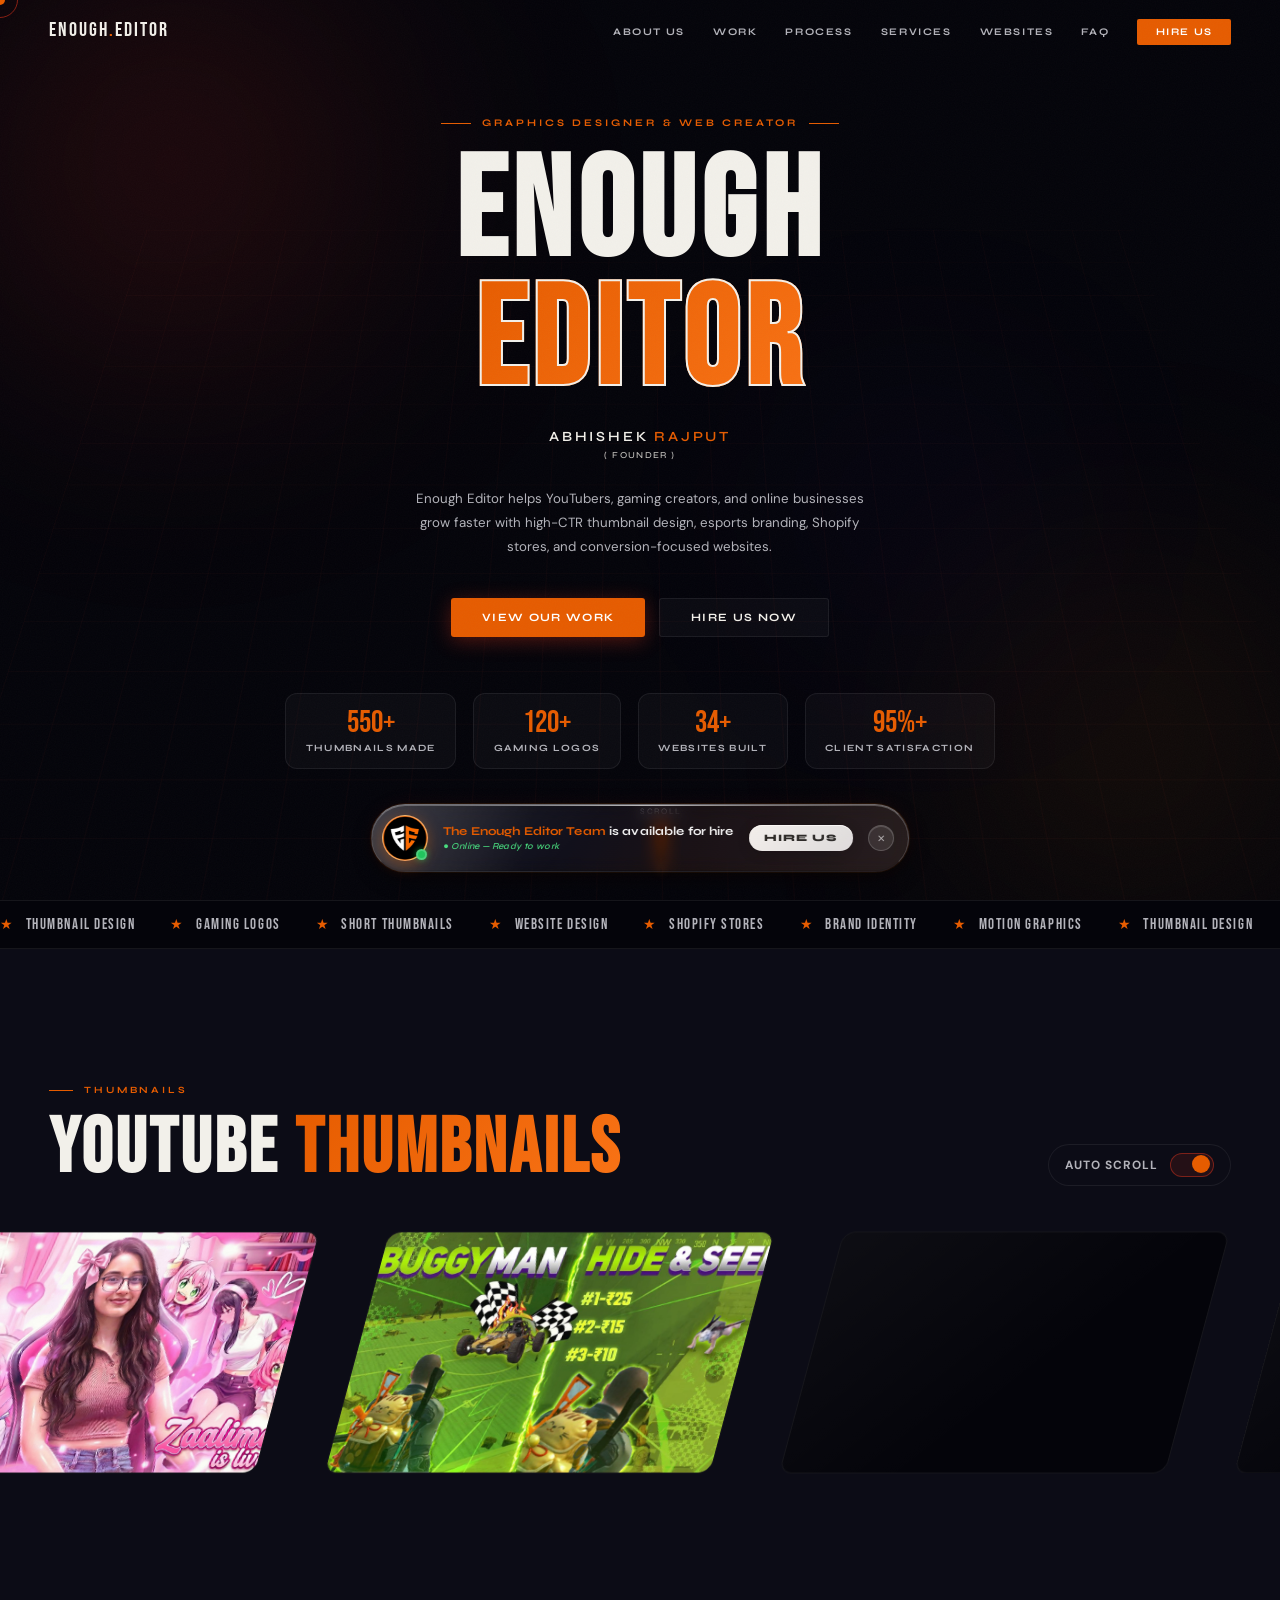
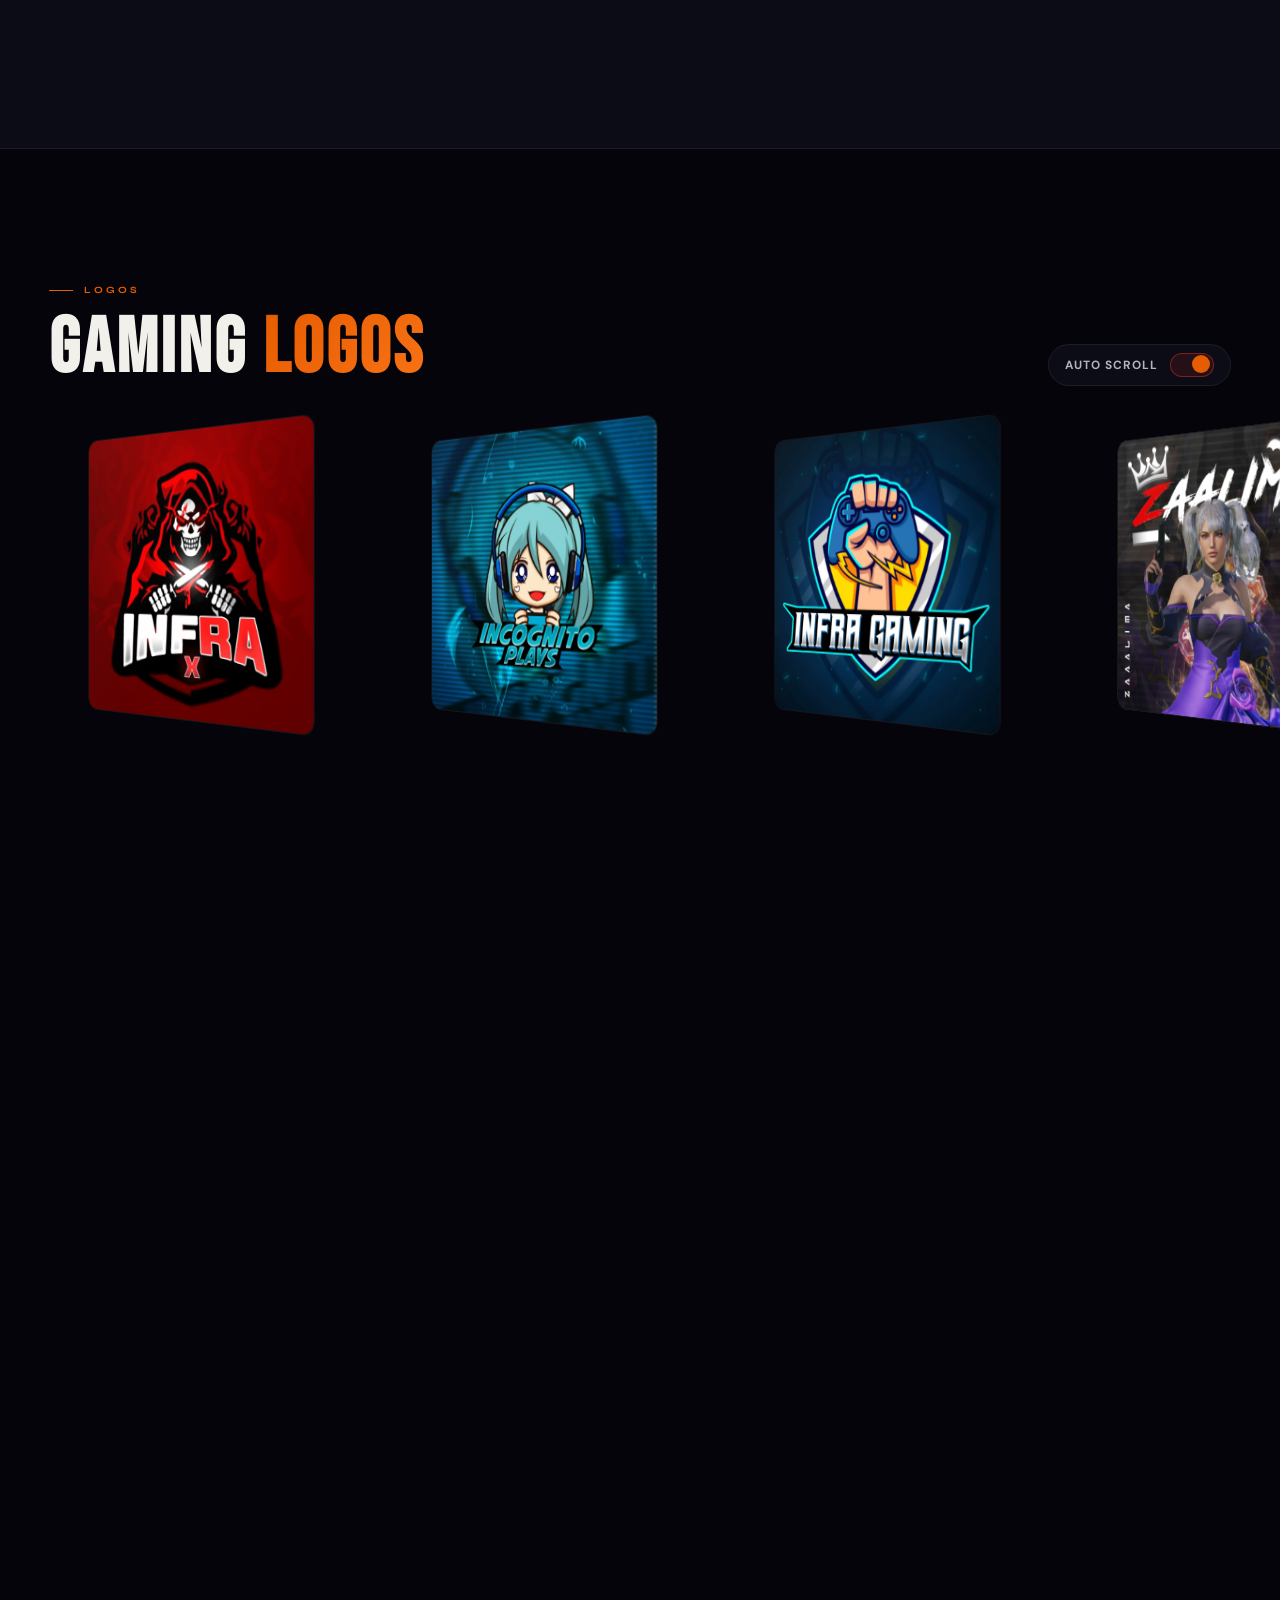
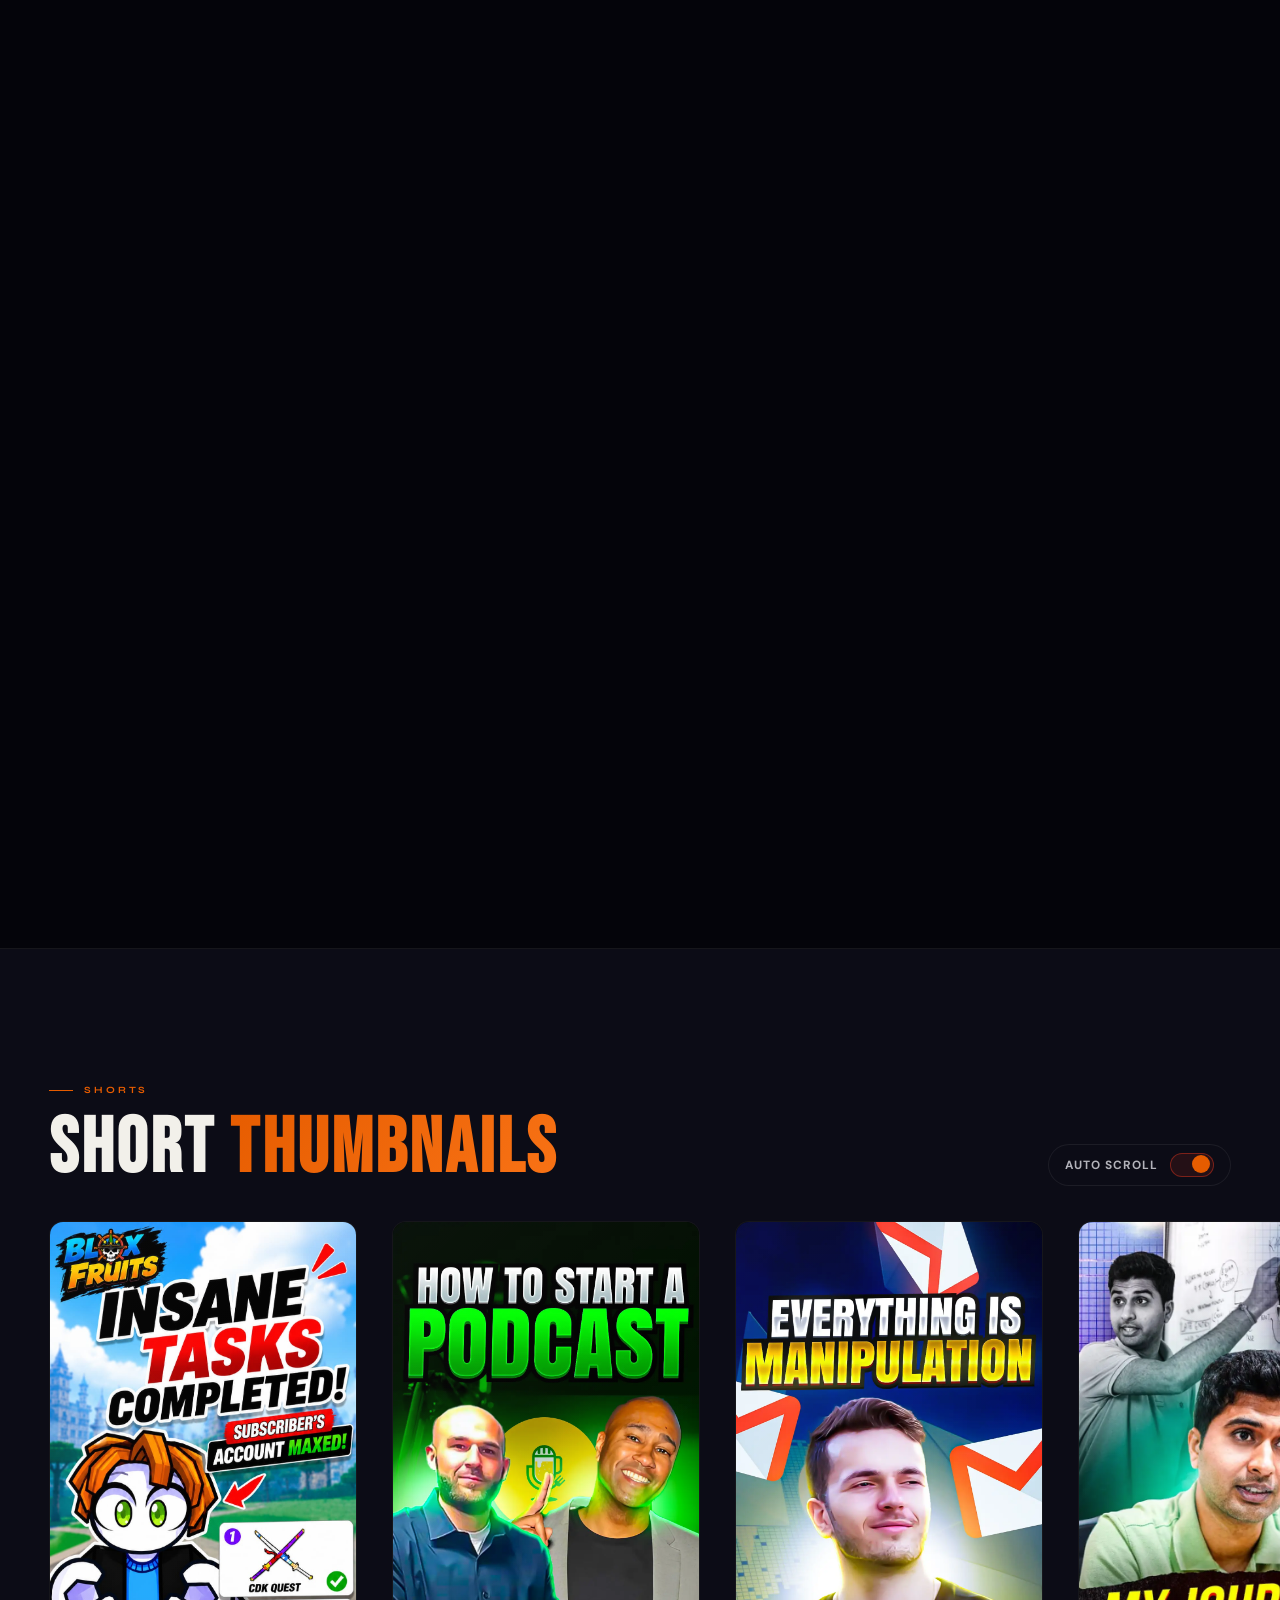
==== index.html @ 7316e03c "feat: insert Rolox thumbnails into horizontal lists, replace missing kaur is live webp cover with bg" ====
<!DOCTYPE html>
<html lang="en">

<head>
  <meta charset="UTF-8">
  <meta name="viewport" content="width=device-width, initial-scale=1.0">
  <title>YouTube Thumbnail Designer & Shopify Web Developer | Enough Editor</title>
  <!-- Favicon -->
  <link rel="icon" type="image/png" href="favicon.png">
  <link rel="apple-touch-icon" href="favicon.png">

  <!-- SEO Meta Tags -->
  <link rel="canonical" href="https://enougheditorportfolio.vercel.app/">
  <meta name="description"
    content="Enough Editor creates high-converting YouTube thumbnails, gaming logos, Shopify stores, and modern websites for creators, brands, and businesses.">
  <meta name="keywords"
    content="Enough Editor, Enough Editor Portfolio, YouTube Thumbnail Designer, Gaming Thumbnail Designer, Shopify Website Designer, Freelance Web Designer India, Gaming Logo Designer, Thumbnail Design Services">
  <meta name="author" content="Abhishek Rajput (Enough Editor)">
  <meta name="robots" content="index, follow">
  <meta name="language" content="English">
  <meta name="google-site-verification" content="_KEqO1nF2MOHul9kT4MBeJ7FigmmgYfl-TEuJ7tZtH8" />

  <!-- Open Graph / Facebook -->
  <meta property="og:type" content="website">
  <meta property="og:url" content="https://enougheditorportfolio.vercel.app/">
  <meta property="og:title" content="Enough Editor | YouTube Thumbnail Designer & Web Developer">
  <meta property="og:description"
    content="Gaming thumbnails, logos & web design services by Enough Editor. High-converting Shopify stores and modern websites.">
  <meta property="og:image" content="https://enougheditorportfolio.vercel.app/assets/Thumbnail/Bgmi%20Gaming%20thumbnail.jpg">
  <meta name="twitter:card" content="summary_large_image">
  <meta name="twitter:title" content="Enough Editor | YouTube Thumbnail Designer & Web Developer">
  <meta name="twitter:description"
    content="Gaming thumbnails, logos & web design services by Enough Editor. High-converting Shopify stores and modern websites.">
  
  <!-- JSON-LD Schema Markup -->
  <script type="application/ld+json">
  {
    "@context": "https://schema.org",
    "@graph": [
      {
        "@type": "Organization",
        "@id": "https://enougheditorportfolio.vercel.app/#organization",
        "name": "Enough Editor",
        "url": "https://enougheditorportfolio.vercel.app/",
        "sameAs": [
          "https://www.instagram.com/enougheditor",
          "https://www.behance.net/abhishekrajput"
        ],
        "founder": {
          "@id": "https://enougheditorportfolio.vercel.app/#person"
        }
      },
      {
        "@type": "Person",
        "@id": "https://enougheditorportfolio.vercel.app/#person",
        "name": "Abhishek Rajput",
        "alternateName": "Enough Editor",
        "jobTitle": "Lead Designer & Developer",
        "url": "https://enougheditorportfolio.vercel.app/",
        "description": "Abhishek Rajput, known professionally as Enough Editor, is a top-tier graphic designer and web developer specializing in high-converting YouTube thumbnails, gaming logos, Shopify stores, and modern digital experiences."
      },
      {
        "@type": "FAQPage",
        "mainEntity": [
          {
            "@type": "Question",
            "name": "Who is Enough Editor?",
            "acceptedAnswer": {
              "@type": "Answer",
              "text": "Enough Editor is the professional moniker of Abhishek Rajput, a lead designer and web developer specializing in YouTube thumbnails, gaming logos, Shopify stores, and modern web applications."
            }
          },
          {
            "@type": "Question",
            "name": "What services does Enough Editor provide?",
            "acceptedAnswer": {
              "@type": "Answer",
              "text": "Enough Editor provides professional graphic design and web development services, including high-converting YouTube thumbnails, brand identity design, UI/UX design, and custom Shopify store development."
            }
          }
        ]
      },
      {
        "@type": "ProfessionalService",
        "name": "Enough Editor Design Services",
        "description": "High-converting YouTube thumbnails, gaming logos, Shopify stores, and modern websites.",
        "url": "https://enougheditorportfolio.vercel.app/",
        "provider": {
          "@id": "https://enougheditorportfolio.vercel.app/#organization"
        },
        "priceRange": "$$"
      }
    ]
  }
  </script>
  
  <link rel="preconnect" href="https://fonts.googleapis.com">
  <link rel="preconnect" href="https://fonts.gstatic.com" crossorigin>
  <link href="https://fonts.googleapis.com/css2?family=Bebas+Neue&family=Syne:wght@400;600;700;800&family=DM+Sans:ital,wght@0,300;0,400;1,300&display=swap" rel="stylesheet" media="print" onload="this.media='all'">
  <noscript>
    <link href="https://fonts.googleapis.com/css2?family=Bebas+Neue&family=Syne:wght@400;600;700;800&family=DM+Sans:ital,wght@0,300;0,400;1,300&display=swap" rel="stylesheet">
  </noscript>
  <link rel="preload" href="assets/Profile Pic/favicon.webp" as="image" fetchpriority="high">
  <style>
.no-scroll{overflow: hidden !important}*,*::before,*::after{margin: 0;padding: 0;box-sizing: border-box}:root{--bg: #04040a;--surface: #0c0c16;--accent: #e65c00;--accent2: #f97316;--gold: #ffc846;--text: #f2f0ea;--muted: #b3b3ba;--glass: rgba(255,255,255,0.03);--glass-b: rgba(255,255,255,0.07)}html{font-size: 14px;scroll-behavior: smooth}body{background: var(--bg);color: var(--text);font-family: 'DM Sans',sans-serif;overflow-x: hidden;cursor: none}#cur{position: fixed;width: 10px;height: 10px;background: var(--accent);border-radius: 50%;pointer-events: none;z-index: 200000;transform: translate(-50%,-50%);transition: width .15s,height .15s,background .2s}#cur-ring{position: fixed;width: 36px;height: 36px;border: 1.5px solid rgba(255,58,31,.5);border-radius: 50%;pointer-events: none;z-index: 199999;transform: translate(-50%,-50%);transition: all .22s cubic-bezier(.2,.8,.3,1)}body::after{content: '';position: fixed;inset: 0;pointer-events: none;z-index: 9000;opacity: .028;background-image: url("data:image/svg+xml,%3Csvg xmlns='http://www.w3.org/2000/svg' width='300' height='300'%3E%3Cfilter id='n'%3E%3CfeTurbulence type='fractalNoise' baseFrequency='.85' numOctaves='4' stitchTiles='stitch'/%3E%3C/filter%3E%3Crect width='300' height='300' filter='url(%23n)'/%3E%3C/svg%3E")}nav{position: fixed;top: 0;left: 0;right: 0;z-index: 700;display: flex;align-items: center;justify-content: space-between;padding: 1.3rem 3.5rem;transition: background .4s,border-color .4s,backdrop-filter .4s;border-bottom: 1px solid transparent}nav.scrolled{background: rgba(4,4,10,.85);border-color: var(--glass-b);backdrop-filter: blur(8px)}.logo{font-family: 'Bebas Neue',sans-serif;font-size: 1.45rem;letter-spacing: .1em;text-decoration: none;color: var(--text)}.logo span{color: var(--accent)}.nav-links{display: flex;gap: 2rem;list-style: none;align-items: center}.nav-links a{font-family: 'Syne',sans-serif;font-size: .72rem;font-weight: 700;letter-spacing: .16em;text-transform: uppercase;color: var(--muted);text-decoration: none;transition: color .2s}.nav-links a:hover{color: var(--text)}.nav-hire{background: var(--accent);color: #fff !important;padding: .48rem 1.3rem;border-radius: 2px;font-family: 'Syne',sans-serif;font-size: .72rem;font-weight: 700;letter-spacing: .12em;text-transform: uppercase;text-decoration: none;transition: background .2s,transform .2s,box-shadow .2s;box-shadow: 0 0 0 0 rgba(255,58,31,0)}.nav-hire:hover{background: #ff1f00;transform: translateY(-1px);box-shadow: 0 8px 20px rgba(255,58,31,.4)}#hero{min-height: 100vh;display: flex;align-items: center;justify-content: center;position: relative;overflow: hidden;padding: 8rem 3.5rem 9rem}.orb{position: absolute;border-radius: 50%;filter: blur(120px);pointer-events: none;animation: orbFloat 10s ease-in-out infinite}.orb1{width: 600px;height: 600px;background: radial-gradient(circle,rgba(255,58,31,.18),transparent 70%);top: -15%;left: -10%;animation-delay: 0s}.orb2{width: 500px;height: 500px;background: radial-gradient(circle,rgba(255,140,0,.12),transparent 70%);bottom: -10%;right: -8%;animation-delay: -5s}.orb3{width: 300px;height: 300px;background: radial-gradient(circle,rgba(100,60,255,.1),transparent 70%);top: 40%;left: 60%;animation-delay: -3s}@keyframes orbFloat{0%,100%{transform: translate(0,0) scale(1)}50%{transform: translate(30px,-30px) scale(1.05)}}.grid-bg{position: absolute;inset: 0;background-image: linear-gradient(rgba(255,58,31,.04) 1px,transparent 1px),linear-gradient(90deg,rgba(255,58,31,.04) 1px,transparent 1px);background-size: 60px 60px;transform: perspective(600px) rotateX(15deg) scale(1.1);transform-origin: bottom center;pointer-events: none;opacity: .7;animation: gridPulse 6s ease-in-out infinite}@keyframes gridPulse{0%,100%{opacity: .5}50%{opacity: .9}}.hero-scene{position: relative;perspective: 1200px;display: flex;flex-direction: column;align-items: center;z-index: 2;text-align: center;max-width: 900px}.hero-tag{font-family: 'Syne',sans-serif;font-size: .72rem;font-weight: 700;letter-spacing: .3em;text-transform: uppercase;color: var(--accent);margin-bottom: 1.5rem;opacity: 0;animation: fadeUp .8s .2s forwards;display: flex;align-items: center;gap: .8rem}.hero-tag::before,.hero-tag::after{content: '';display: block;width: 30px;height: 1px;background: var(--accent)}.hero-name{font-family: 'Bebas Neue',sans-serif;font-size: clamp(4rem,11vw,10rem);line-height: .92;letter-spacing: .04em;color: var(--text);opacity: 0;animation: fadeUp .9s .4s forwards;transform-style: preserve-3d}.hero-name .stroke{-webkit-text-stroke: 2px var(--text);color: transparent;display: block;background: linear-gradient(135deg,var(--accent),var(--accent2));-webkit-background-clip: text;background-clip: text;-webkit-text-fill-color: transparent}.hero-sub{font-family: 'Syne',sans-serif;font-size: 1rem;font-weight: 600;letter-spacing: .2em;text-transform: uppercase;color: var(--text);margin-top: 1.4rem;opacity: 0;animation: fadeUp .8s .6s forwards}.hero-sub span{color: var(--accent)}.hero-desc{font-size: .95rem;line-height: 1.8;color: var(--muted);max-width: 480px;margin-top: 1.8rem;opacity: 0;animation: fadeUp .8s .8s forwards}.hero-btns{display: flex;gap: 1rem;margin-top: 2.8rem;opacity: 0;animation: fadeUp .8s 1s forwards}.btn-primary{background: var(--accent);color: #fff;padding: .85rem 2.2rem;font-family: 'Syne',sans-serif;font-size: .8rem;font-weight: 700;letter-spacing: .12em;text-transform: uppercase;text-decoration: none;border-radius: 3px;transition: all .25s;box-shadow: 0 4px 20px rgba(255,58,31,.3);display: inline-flex;align-items: center;justify-content: center;gap: .6rem}.btn-primary:hover{background: #ff1f00;transform: translateY(-3px) scale(1.02);box-shadow: 0 12px 20px rgba(255,58,31,.45)}.btn-outline{border: 1.5px solid var(--glass-b);color: var(--text);padding: .85rem 2.2rem;font-family: 'Syne',sans-serif;font-size: .8rem;font-weight: 700;letter-spacing: .12em;text-transform: uppercase;text-decoration: none;border-radius: 3px;transition: all .25s;backdrop-filter: blur(8px);background: var(--glass);display: inline-flex;align-items: center;justify-content: center;gap: .6rem}.btn-outline:hover{border-color: var(--accent);color: var(--accent);transform: translateY(-3px)}.hero-float-cards{display: flex;gap: 1.2rem;margin-top: 4rem;opacity: 0;animation: fadeUp .8s 1.2s forwards}.float-card{background: var(--glass);border: 1px solid var(--glass-b);border-radius: 12px;padding: 1rem 1.4rem;backdrop-filter: blur(8px);font-family: 'Syne',sans-serif;transition: transform .3s;transform-style: preserve-3d}.float-card:hover{transform: translateY(-6px) rotateX(6deg)}.float-card .num{font-family: 'Bebas Neue',sans-serif;font-size: 2.2rem;color: var(--accent);line-height: 1}.float-card .label{font-size: .68rem;font-weight: 700;letter-spacing: .14em;text-transform: uppercase;color: var(--muted);margin-top: .2rem}.scroll-indicator{position: absolute;bottom: 2rem;left: 50%;transform: translateX(-50%);display: flex;flex-direction: column;align-items: center;gap: .4rem;opacity: 0;animation: fadeUp .6s 1.8s forwards;font-family: 'Syne',sans-serif;font-size: .6rem;letter-spacing: .2em;text-transform: uppercase;color: var(--muted);z-index: 5;pointer-events: none}.scroll-line{width: 2px;height: 50px;background: linear-gradient(var(--accent),transparent);animation: scrollLine 1.5s ease-in-out infinite;box-shadow: 0 0 8px rgba(255,115,0,0.6)}@keyframes scrollLine{0%{transform: scaleY(0);transform-origin: top}50%{transform: scaleY(1);transform-origin: top}51%{transform: scaleY(1);transform-origin: bottom}100%{transform: scaleY(0);transform-origin: bottom}}@keyframes fadeUp{from{opacity: 0;transform: translateY(30px)}to{opacity: 1;transform: translateY(0)}}section{padding: 8rem 3.5rem;position: relative}.section-label{font-family: 'Syne',sans-serif;font-size: .68rem;font-weight: 700;letter-spacing: .3em;text-transform: uppercase;color: var(--accent);display: flex;align-items: center;gap: .8rem;margin-bottom: 1.2rem}.section-label::before{content: '';display: block;width: 24px;height: 1px;background: var(--accent)}.section-title{font-family: 'Bebas Neue',sans-serif;font-size: clamp(2.8rem,6vw,5.5rem);letter-spacing: .04em;line-height: .95;margin-bottom: 3.5rem}.section-title em{font-style: normal;background: linear-gradient(135deg,var(--accent),var(--accent2));-webkit-background-clip: text;-webkit-text-fill-color: transparent;background-clip: text}#about{display: grid;grid-template-columns: 1fr 1fr;gap: 6rem;align-items: center;max-width: 1200px;margin: 0 auto}.about-visual{position: relative;perspective: 1000px}.profile-3d-wrap{transform-style: preserve-3d;transform: rotateY(-8deg) rotateX(4deg);transition: transform .5s ease}.profile-3d-wrap:hover{transform: rotateY(0deg) rotateX(0deg)}.profile-img-box{position: relative;border-radius: 50%;overflow: hidden;aspect-ratio: 1/1;background: var(--surface);border: 3px solid var(--accent);box-shadow: 0 0 0 6px rgba(255,115,0,.15),20px 20px 20px rgba(0,0,0,.6),-2px -2px 0 1px rgba(255,58,31,.2);max-width: 380px}.profile-img-box img{width: 100%;height: 100%;object-fit: cover;display: block}.badge-float{position: absolute;background: var(--accent);color: #fff;border-radius: 8px;padding: .7rem 1rem;font-family: 'Syne',sans-serif;font-size: .7rem;font-weight: 700;letter-spacing: .1em;text-transform: uppercase;box-shadow: 0 8px 20px rgba(255,58,31,.4);animation: badgeFloat 4s ease-in-out infinite}.badge-float.b1{bottom: -1.5rem;right: -2rem;animation-delay: 0s}.badge-float.b2{top: -1rem;left: -2rem;background: var(--surface);border: 1px solid var(--glass-b);color: var(--text);box-shadow: 0 8px 20px rgba(0,0,0,.4);animation-delay: -2s}.badge-float .b-num{font-family: 'Bebas Neue',sans-serif;font-size: 1.6rem;display: block;line-height: 1}.badge-float .b-txt{font-size: .6rem;opacity: .75}@keyframes badgeFloat{0%,100%{transform: translateY(0)}50%{transform: translateY(-10px)}}.about-text .section-title{margin-bottom: 1.5rem}.about-bio{color: var(--muted);line-height: 1.9;font-size: .95rem;margin-bottom: 2rem}.about-bio strong{color: var(--text);font-weight: 400}.skills-grid{display: flex;flex-wrap: wrap;gap: .6rem;margin-bottom: 2.5rem}.skill-tag{background: var(--glass);border: 1px solid var(--glass-b);padding: .4rem 1rem;border-radius: 40px;font-family: 'Syne',sans-serif;font-size: .7rem;font-weight: 600;letter-spacing: .1em;text-transform: uppercase;color: var(--text);transition: all .2s}.skill-tag:hover{border-color: var(--accent);color: var(--accent);background: rgba(255,58,31,.06)}.h-scroll-wrapper{position: relative;background: var(--surface);border-bottom: 1px solid var(--glass-b)}#gaming-logos-wrapper{background: var(--bg)}.sticky-container{position: sticky;top: 0;height: 100vh;width: 100%;overflow: hidden;display: flex;flex-direction: column;padding-top: max(90px,15vh)}.sticky-header{padding: 0 max(3.5rem,calc((100vw - 1200px) / 2));width: 100%;margin: 0 auto 2.5rem}.h-scroll-track{display: flex;gap: 2.5rem;width: max-content;will-change: transform;transform-origin: center center}.h-scroll-track[data-dir="forward"],.h-scroll-track[data-dir="reverse"]{padding: 0 max(3.5rem,calc((100vw - 1200px) / 2))}.sticky-header{display: flex;justify-content: space-between;align-items: flex-end;flex-wrap: wrap;gap: 1rem}.scroll-toggle{display: flex;align-items: center;gap: 12px;background: var(--surface);padding: 8px 16px;border-radius: 30px;border: 1px solid var(--glass-b)}.toggle-label{font-size: 0.85rem;color: var(--muted);font-weight: 700;text-transform: uppercase;letter-spacing: 1px}.switch{position: relative;display: inline-block;width: 44px;height: 24px}.switch input{opacity: 0;width: 0;height: 0}.slider{position: absolute;cursor: pointer;top: 0;left: 0;right: 0;bottom: 0;background-color: var(--glass-b);transition: .4s;border-radius: 24px}.slider:before{position: absolute;content: "";height: 18px;width: 18px;left: 3px;bottom: 3px;background-color: var(--muted);transition: .4s;border-radius: 50%}input:checked+.slider{background-color: rgba(255,58,31,0.1);border: 1px solid rgba(255,58,31,0.4)}input:checked+.slider:before{transform: translateX(18px);background-color: var(--accent)}.h-scroll-wrapper.scroll-off{height: auto !important;padding: 6rem 0}.h-scroll-wrapper.scroll-off .sticky-container{position: relative !important;height: auto !important;overflow: visible !important}.h-scroll-wrapper.scroll-off .sticky-header{margin-bottom: 3rem}.h-scroll-wrapper.scroll-off .h-scroll-track{overflow-x: auto;padding-bottom: 2rem;scroll-snap-type: x mandatory;transform: none !important;width: 100vw}.h-scroll-wrapper.scroll-off .work-slide,.h-scroll-wrapper.scroll-off .logo-slide,.h-scroll-wrapper.scroll-off .short-slide{scroll-snap-align: center}.h-scroll-wrapper.scroll-off .h-scroll-track::-webkit-scrollbar{height: 6px}.h-scroll-wrapper.scroll-off .h-scroll-track::-webkit-scrollbar-track{background: var(--surface)}.h-scroll-wrapper.scroll-off .h-scroll-track::-webkit-scrollbar-thumb{background: var(--accent);border-radius: 4px}.mobile-swipe-indicator{display: none}@media(max-width: 900px){.sticky-header{padding: 0 1.5rem;flex-direction: column;align-items: flex-start}.h-scroll-track[data-dir="forward"],.h-scroll-track[data-dir="reverse"]{padding: 0 1.5rem;gap: 1.5rem}.mobile-swipe-indicator{display: flex;flex-direction: column;align-items: center;gap: 0.4rem;font-family: 'Syne',sans-serif;font-size: 0.65rem;font-weight: 700;letter-spacing: 0.2em;text-transform: uppercase;color: var(--accent);margin-top: 1.2rem;width: 140px;align-self: center}.mobile-swipe-indicator .scroll-line{height: 35px}.h-scroll-wrapper.scroll-off .mobile-swipe-indicator{display: none !important}}.work-slide{width: 30rem;flex-shrink: 0}.work-slide .p-card{aspect-ratio: 16/10;height: auto}.logo-slide{width: 22rem;flex-shrink: 0}.logo-slide .p-card{aspect-ratio: 1;height: auto}.short-slide{width: 22rem;flex-shrink: 0}.short-slide .p-card{aspect-ratio: 9/16;height: auto}.p-card{position: relative;border-radius: 14px;overflow: hidden;background: var(--bg);border: 1px solid var(--glass-b);cursor: pointer;transition: transform .4s cubic-bezier(.2,.8,.3,1),box-shadow .4s;transform-style: preserve-3d;will-change: transform}.p-card:hover{transform: translateY(-12px) rotateX(6deg) rotateY(-3deg) scale(1.02);box-shadow: 0 20px 20px rgba(0,0,0,.5),0 0 0 1px rgba(255,58,31,.2),inset 0 1px 0 rgba(255,255,255,.06);z-index: 10}.p-card img{width: 100%;height: 100%;object-fit: cover;display: block;transition: transform .5s}.p-card:hover img{transform: scale(1.05)}.p-card-overlay{position: absolute;inset: 0;background: linear-gradient(to top,rgba(4,4,10,.92) 0%,transparent 50%);opacity: 0;transition: opacity .3s;display: flex;flex-direction: column;justify-content: flex-end;padding: 1.2rem}.p-card:hover .p-card-overlay{opacity: 1}.p-card-title{font-family: 'Syne',sans-serif;font-size: .85rem;font-weight: 700;color: #fff;margin-bottom: .2rem}.p-card-type{font-family: 'Syne',sans-serif;font-size: .62rem;font-weight: 600;letter-spacing: .14em;text-transform: uppercase;color: var(--accent)}.p-card::after{content: '';position: absolute;inset: 0;background: linear-gradient(135deg,rgba(255,255,255,.04) 0%,transparent 60%);pointer-events: none}.marquee-strip{width: 100%;overflow: hidden;border-top: 1px solid var(--glass-b);border-bottom: 1px solid var(--glass-b);padding: 1rem 0;background: var(--bg);display: flex;align-items: center}.marquee-track{display: flex;gap: 2.5rem;white-space: nowrap;animation: marquee 20s linear infinite}.marquee-track .m-item{font-family: 'Bebas Neue',sans-serif;font-size: 1.1rem;letter-spacing: .1em;color: var(--muted);display: flex;align-items: center;gap: .8rem}.marquee-track .m-item span{color: var(--accent);font-size: 1rem}@keyframes marquee{0%{transform: translateX(0)}100%{transform: translateX(-50%)}}#services{position: relative;overflow: hidden}#services::before{content: '';position: absolute;inset: 0;pointer-events: none;background: radial-gradient(ellipse 60% 50% at 20% 50%,rgba(255,115,0,.06) 0%,transparent 60%),radial-gradient(ellipse 50% 60% at 80% 50%,rgba(255,58,31,.05) 0%,transparent 60%)}.services-inner-wrap{max-width: 1200px;margin: 0 auto;position: relative;z-index: 1}.services-header{display: flex;align-items: flex-end;justify-content: space-between;margin-bottom: 3.5rem;flex-wrap: wrap;gap: 1rem}.services-header-left .section-title{margin-bottom: .5rem}.services-count{font-family: 'Bebas Neue',sans-serif;font-size: 5rem;line-height: 1;color: rgba(255,255,255,.04);letter-spacing: .02em;user-select: none;pointer-events: none}.services-grid{position: relative;display: flex;flex-direction: column;gap: 4rem;padding: 2rem 0}.services-grid::before{content: '';position: absolute;top: 0;bottom: 0;left: 50%;width: 2px;background: linear-gradient(to bottom,transparent,rgba(255,115,0,.15) 15%,rgba(255,115,0,.15) 85%,transparent);transform: translateX(-50%);z-index: 0}.timeline-progress{content: '';position: absolute;top: 0;left: 50%;width: 3px;background: linear-gradient(to bottom,rgba(255,115,0,.5),#ff7300,#ffaa00);transform: translateX(-50%);z-index: 1;height: 0%;box-shadow: 0 0 15px rgba(255,115,0,.9),0 0 20px rgba(255,115,0,.6),0 0 20px rgba(255,115,0,.4);transition: height 0.1s ease-out}.timeline-progress::after{content: '';position: absolute;bottom: 0;left: 50%;transform: translateX(-50%);width: 12px;height: 35px;background: #ffaa00;border-radius: 50%;filter: blur(6px);box-shadow: 0 0 20px #ffaa00,0 0 20px #ff7300}.s-card{background: linear-gradient(135deg,rgba(255,255,255,.04) 0%,rgba(255,255,255,.015) 100%);border: 1px solid rgba(255,255,255,.08);border-top-color: rgba(255,255,255,.14);border-radius: 20px;padding: 1.8rem 1.8rem 1.6rem;transition: border-color .35s,box-shadow .35s,transform .2s cubic-bezier(.2,.8,.3,1),opacity .5s,filter .5s;position: relative;overflow: visible;cursor: pointer;backdrop-filter: blur(8px);width: calc(50% - 3rem);margin: 0;z-index: 2;opacity: 0.3;filter: grayscale(1)}.s-card.active{opacity: 1;filter: grayscale(0)}.s-card:nth-child(odd){align-self: flex-start;text-align: right}.s-card:nth-child(even){align-self: flex-end;text-align: left}.s-card:nth-child(odd) .s-tags{justify-content: flex-end}.s-card:nth-child(odd) .s-icon{margin-left: auto;margin-right: 0}.s-card:nth-child(odd)::before{right: auto;left: 1.2rem}.timeline-dot{position: absolute;top: 50%;width: 24px;height: 24px;background: #10101e;border: 4px solid #ff7300;border-radius: 50%;z-index: 10;opacity: 0;box-shadow: 0 0 15px #ff7300,inset 0 0 5px #ff7300}.s-card:nth-child(odd) .timeline-dot{right: -3rem;transform: translate(50%,-50%) scale(0)}.s-card:nth-child(even) .timeline-dot{left: -3rem;transform: translate(-50%,-50%) scale(0)}.s-card.active .timeline-dot{opacity: 1;animation: pulseDot 2s infinite}.s-card.active:nth-child(odd) .timeline-dot{transform: translate(50%,-50%) scale(1);transition: opacity .5s .1s,transform .5s .1s cubic-bezier(.2,.8,.3,1)}.s-card.active:nth-child(even) .timeline-dot{transform: translate(-50%,-50%) scale(1);transition: opacity .5s .1s,transform .5s .1s cubic-bezier(.2,.8,.3,1)}@keyframes pulseDot{0%{box-shadow: 0 0 15px #ff7300,inset 0 0 5px #ff7300,0 0 0 0 rgba(255,115,0,0.6)}50%{box-shadow: 0 0 20px #ffaa00,inset 0 0 15px #ff7300,0 0 0 20px rgba(255,115,0,0)}100%{box-shadow: 0 0 15px #ff7300,inset 0 0 5px #ff7300,0 0 0 0 rgba(255,115,0,0)}}.s-card::before{content: attr(data-num);position: absolute;top: -0.5rem;right: 1.2rem;font-family: 'Bebas Neue',sans-serif;font-size: 5.5rem;color: rgba(255,255,255,.03);line-height: 1;pointer-events: none;letter-spacing: .02em;transition: color .35s}.s-card::after{content: '';position: absolute;inset: 0;border-radius: 20px;background: radial-gradient(400px circle at var(--x,50%) var(--y,50%),rgba(255,115,0,.15),transparent 60%);opacity: 0;transition: opacity .35s;pointer-events: none}.s-card:hover{border-color: rgba(255,115,0,.4);border-top-color: rgba(255,255,255,.3);transform: translateY(-8px) scale(1.02);box-shadow: 0 20px 20px rgba(0,0,0,.5),0 0 0 1px rgba(255,115,0,.2),inset 0 1px 0 rgba(255,255,255,.15)}.s-card:hover::after{opacity: 1}.s-card:hover::before{color: rgba(255,115,0,.06)}.s-icon{width: 44px;height: 44px;background: linear-gradient(135deg,rgba(255,115,0,.2),rgba(255,58,31,.1));border: 1px solid rgba(255,115,0,.25);border-radius: 12px;display: flex;align-items: center;justify-content: center;margin-bottom: 1.3rem;transition: all .3s;box-shadow: 0 4px 16px rgba(255,115,0,.12),inset 0 1px 0 rgba(255,255,255,.1)}.s-card:hover .s-icon{background: linear-gradient(135deg,rgba(255,115,0,.3),rgba(255,58,31,.18));border-color: rgba(255,115,0,.5);box-shadow: 0 6px 20px rgba(255,115,0,.25),inset 0 1px 0 rgba(255,255,255,.15);transform: scale(1.08) rotate(-3deg)}.s-icon svg{width: 20px;height: 20px;stroke: var(--accent);fill: none;stroke-width: 1.8}.s-title{font-family: 'Syne',sans-serif;font-size: 1.05rem;font-weight: 800;color: rgba(255,255,255,.95);margin-bottom: .55rem;letter-spacing: .01em}.s-desc{font-size: .83rem;color: var(--muted);line-height: 1.8;font-weight: 400}.s-tags{display: flex;flex-wrap: wrap;gap: .35rem;margin-top: 1.1rem}.s-tag{font-family: 'Syne',sans-serif;font-size: .58rem;font-weight: 700;letter-spacing: .12em;text-transform: uppercase;background: rgba(255,255,255,.05);border: 1px solid rgba(255,255,255,.1);padding: .22rem .65rem;border-radius: 100px;color: rgba(255,255,255,.45);transition: all .2s}.s-card:hover .s-tag{border-color: rgba(255,115,0,.3);color: rgba(255,115,0,.8);background: rgba(255,115,0,.06)}.modal-overlay{position: fixed;top: 0;left: 0;width: 100vw;height: 100vh;background: rgba(4,4,10,0.85);backdrop-filter: blur(8px);z-index: 10000;display: flex;align-items: center;justify-content: center;opacity: 0;pointer-events: none;transition: 0.3s cubic-bezier(0.2,0.8,0.3,1)}.modal-overlay.active{opacity: 1;pointer-events: auto}.modal-content{background: var(--surface);padding: 2.5rem;border-radius: 20px;border: 1px solid var(--glass-b);max-width: 420px;width: 90%;transform: translateY(30px) scale(0.95);transition: 0.4s cubic-bezier(0.2,0.8,0.3,1);position: relative;box-shadow: 0 20px 20px rgba(0,0,0,0.5)}.modal-overlay.active .modal-content{transform: translateY(0) scale(1)}.modal-close{position: absolute;top: 1.2rem;right: 1.2rem;background: var(--glass);border: 1px solid var(--glass-b);color: var(--muted);cursor: pointer;width: 32px;height: 32px;border-radius: 50%;display: flex;align-items: center;justify-content: center;font-size: 1.2rem;transition: 0.2s}.modal-close:hover{color: var(--text);background: var(--glass-b)}.modal-title{font-family: 'Syne',sans-serif;font-size: 1.6rem;margin-bottom: 0.5rem}.modal-desc{color: var(--muted);font-size: 0.95rem;margin-bottom: 2rem;line-height: 1.5}.modal-options{display: flex;flex-direction: column;gap: 0.8rem}.modal-btn{background: var(--bg);border: 1px solid var(--glass-b);padding: 1.2rem;border-radius: 12px;color: var(--text);cursor: pointer;font-family: 'DM Sans',sans-serif;font-size: 1rem;font-weight: 600;transition: 0.2s;text-align: left;display: flex;align-items: center;gap: 1rem}.modal-btn:hover{border-color: var(--accent);background: rgba(255,115,0,0.05);transform: translateY(-2px)}.modal-btn svg{flex-shrink: 0}#websites{background: var(--bg);padding: 8rem 3.5rem;overflow: hidden}.websites-inner{max-width: 1200px;margin: 0 auto}.websites-grid{display: grid;grid-template-columns: repeat(2,1fr);gap: 1.5rem;margin-top: 1rem}.w-card{position: relative;aspect-ratio: 16/10;perspective: 2000px;cursor: pointer;background: transparent;border: none}.w-card-inner{position: relative;width: 100%;height: 100%;transition: transform 0.9s cubic-bezier(0.19,1,0.22,1);transform-style: preserve-3d}.w-card.flipped .w-card-inner{transform: rotateY(180deg) scale(1.05)}.w-card-front,.w-card-back{position: absolute;inset: 0;width: 100%;height: 100%;backface-visibility: hidden;border-radius: 20px;overflow: hidden;border: 1px solid var(--glass-b);box-shadow: 0 15px 20px rgba(0,0,0,0.3)}.w-card-front{background: var(--surface);display: flex;flex-direction: column}.w-card-back{background: linear-gradient(145deg,#0c0c16,#151525);transform: rotateY(180deg) translateZ(1px);padding: 1.8rem;display: flex;flex-direction: column;border: 1px solid rgba(255,115,0,0.2)}.w-card .w-overlay{position: absolute;inset: 0;background: linear-gradient(to top,rgba(0,0,0,1) 0%,rgba(0,0,0,0.7) 35%,transparent 70%);display: flex;flex-direction: column;justify-content: flex-end;padding: 1.5rem;z-index: 2}.back-header{margin-bottom: 1.2rem;border-bottom: 1px solid rgba(255,255,255,0.05);padding-bottom: 0.8rem}.back-title{font-family: 'Bebas Neue',sans-serif;font-size: 1.8rem;color: var(--accent);letter-spacing: 1px}.back-list{list-style: none;display: flex;flex-direction: column;gap: 0.6rem;overflow-y: auto;padding-right: 5px}.back-list::-webkit-scrollbar{width: 4px}.back-list::-webkit-scrollbar-thumb{background: var(--glass-b);border-radius: 10px}.back-item{display: flex;gap: 0.8rem;font-size: 0.78rem;line-height: 1.4;color: rgba(255,255,255,0.8)}.back-item svg{flex-shrink: 0;width: 14px;height: 14px;stroke: var(--accent);margin-top: 2px}.back-item strong{color: #fff;font-weight: 700;margin-right: 4px}.view-website-btn{margin-top: auto;padding: .6rem 1.4rem;background: var(--accent);color: #fff;text-decoration: none;border-radius: 6px;font-family: 'Syne',sans-serif;font-size: .7rem;font-weight: 800;text-transform: uppercase;letter-spacing: .12em;width: fit-content;display: flex;align-items: center;gap: .6rem;transition: all .3s cubic-bezier(.2,.8,.3,1);position: relative;z-index: 100;pointer-events: auto;transform: translateZ(20px)}.view-website-btn:hover{background: #fff;color: var(--bg);transform: translateY(-3px);box-shadow: 0 10px 20px rgba(255,115,0,0.3)}.browser-bar{background: #141420;padding: .6rem 1rem;display: flex;align-items: center;gap: .5rem;border-bottom: 1px solid rgba(255,255,255,0.05);flex-shrink: 0}.browser-dot{width: 9px;height: 9px;border-radius: 50%}.bd1{background: #ff5f56;box-shadow: 0 0 5px rgba(255,95,86,0.3)}.bd2{background: #ffbd2e;box-shadow: 0 0 5px rgba(255,189,46,0.3)}.bd3{background: #27c93f;box-shadow: 0 0 5px rgba(39,201,63,0.3)}.browser-url{flex: 1;background: rgba(255,255,255,0.03);border: 1px solid rgba(255,255,255,0.05);border-radius: 6px;height: 18px;margin-left: 0.5rem;display: flex;align-items: center;justify-content: center;font-size: 0.6rem;color: rgba(255,255,255,0.85);font-family: 'DM Sans',sans-serif;letter-spacing: 0.04em}.w-label{font-family: 'Syne',sans-serif;font-size: .62rem;font-weight: 700;letter-spacing: .18em;text-transform: uppercase;color: var(--accent);margin-bottom: .3rem}.w-name{font-family: 'Bebas Neue',sans-serif;font-size: 1.9rem;letter-spacing: .06em;color: #fff;line-height: 1}.w-platform{display: inline-flex;align-items: center;gap: .5rem;background: rgba(255,115,0,0.12);border: 1px solid var(--accent);padding: .35rem .9rem;border-radius: 20px;font-family: 'Syne',sans-serif;font-size: .6rem;font-weight: 700;letter-spacing: .1em;text-transform: uppercase;color: var(--accent);margin-top: .8rem;width: fit-content}.w-platform svg{width: 12px;height: 12px}.flip-hint{position: absolute;bottom: 1.2rem;right: 1.5rem;font-size: 0.55rem;font-weight: 800;letter-spacing: 0.12em;color: rgba(255,255,255,0.4);text-transform: uppercase;display: flex;align-items: center;gap: 0.5rem;transition: all 0.3s cubic-bezier(.2,.8,.3,1);pointer-events: none}.w-card:hover .flip-hint{color: var(--accent);transform: translateX(-5px)}.flip-hint svg{width: 12px;height: 12px;stroke: var(--accent);stroke-width: 3}#hire{padding: 10rem 3.5rem;position: relative;overflow: hidden;text-align: center}.hire-bg{position: absolute;inset: 0;pointer-events: none;background: radial-gradient(ellipse 80% 60% at 50% 50%,rgba(255,58,31,.08),transparent);animation: hirePulse 6s ease-in-out infinite}@keyframes hirePulse{0%,100%{opacity: .6}50%{opacity: 1}}.hire-grid{position: absolute;inset: 0;background-image: linear-gradient(rgba(255,58,31,.03) 1px,transparent 1px),linear-gradient(90deg,rgba(255,58,31,.03) 1px,transparent 1px);background-size: 40px 40px;pointer-events: none}.hire-inner{position: relative;z-index: 1;max-width: 800px;margin: 0 auto}.hire-avail{display: inline-flex;align-items: center;gap: .6rem;background: rgba(39,201,63,.1);border: 1px solid rgba(39,201,63,.2);padding: .4rem 1rem;border-radius: 40px;font-family: 'Syne',sans-serif;font-size: .65rem;font-weight: 700;letter-spacing: .14em;text-transform: uppercase;color: #27c93f;margin-bottom: 2rem}.hire-avail::before{content: '';width: 6px;height: 6px;border-radius: 50%;background: #27c93f;animation: pulse 2s infinite}@keyframes pulse{0%,100%{box-shadow: 0 0 0 0 rgba(39,201,63,.4)}50%{box-shadow: 0 0 0 8px rgba(39,201,63,0)}}.hire-title{font-family: 'Bebas Neue',sans-serif;font-size: clamp(3rem,8vw,7rem);letter-spacing: .04em;line-height: .92;margin-bottom: 1.5rem}.hire-title .line2{display: block;background: linear-gradient(135deg,var(--accent),var(--accent2),var(--gold));-webkit-background-clip: text;-webkit-text-fill-color: transparent;background-clip: text}.hire-sub{font-size: .95rem;color: var(--muted);line-height: 1.8;max-width: 520px;margin: 0 auto 3rem}.hire-btns{display: flex;gap: 1rem;justify-content: center;flex-wrap: wrap}.hire-contact-row{display: flex;gap: 2rem;justify-content: center;flex-wrap: wrap;margin-top: 3rem;padding-top: 3rem;border-top: 1px solid var(--glass-b)}.contact-item{display: flex;align-items: center;gap: .8rem;font-family: 'Syne',sans-serif;font-size: .78rem;font-weight: 600;letter-spacing: .08em;color: var(--muted);text-decoration: none;transition: color .2s}.contact-item:hover{color: var(--text)}.contact-item svg{width: 16px;height: 16px;stroke: var(--accent);fill: none;stroke-width: 2}footer{padding: 2.5rem 3.5rem 7rem;border-top: 1px solid var(--glass-b);display: flex;align-items: center;justify-content: space-between;flex-wrap: wrap;gap: 1rem}.footer-logo{font-family: 'Bebas Neue',sans-serif;font-size: 1.1rem;letter-spacing: .12em;color: var(--muted)}.footer-logo span{color: var(--accent)}.footer-copy{font-size: .75rem;color: var(--muted);font-family: 'Syne',sans-serif;letter-spacing: .06em}.footer-social{display: flex;gap: 1rem}.footer-social a{width: 34px;height: 34px;border-radius: 8px;background: var(--glass);border: 1px solid var(--glass-b);display: flex;align-items: center;justify-content: center;transition: all .2s}.footer-social a:hover{background: rgba(255,58,31,.12);border-color: rgba(255,58,31,.3)}.footer-social a svg{width: 14px;height: 14px;stroke: var(--muted);fill: none;stroke-width: 2;transition: stroke .2s}.footer-social a:hover svg{stroke: var(--accent)}.reveal{opacity: 0;transform: translateY(40px);transition: opacity .8s,transform .8s cubic-bezier(.2,.8,.3,1)}.reveal.visible{opacity: 1;transform: translateY(0)}.reveal-left{opacity: 0;transform: translateX(-50px);transition: opacity .8s,transform .8s cubic-bezier(.2,.8,.3,1)}.reveal-left.visible{opacity: 1;transform: translateX(0)}.reveal-right{opacity: 0;transform: translateX(50px);transition: opacity .8s,transform .8s cubic-bezier(.2,.8,.3,1)}.reveal-right.visible{opacity: 1;transform: translateX(0)}.delay-1{transition-delay: .1s}.delay-2{transition-delay: .2s}.delay-3{transition-delay: .3s}.delay-4{transition-delay: .4s}.delay-5{transition-delay: .5s}.nav-hamburger{display: none;flex-direction: column;justify-content: center;gap: 5px;background: none;border: none;cursor: pointer;padding: 4px;z-index: 800}.nav-hamburger span{display: block;width: 24px;height: 2px;background: var(--text);border-radius: 2px;transition: all .3s}.nav-hamburger.open span:nth-child(1){transform: translateY(7px) rotate(45deg)}.nav-hamburger.open span:nth-child(2){opacity: 0}.nav-hamburger.open span:nth-child(3){transform: translateY(-7px) rotate(-45deg)}.mobile-menu{display: none;position: fixed;top: 0;left: 0;right: 0;bottom: 0;background: rgba(4,4,10,.97);backdrop-filter: blur(8px);z-index: 750;flex-direction: column;align-items: center;justify-content: center;gap: 2.5rem;opacity: 0;transition: opacity .3s}.mobile-menu.open{display: flex;opacity: 1}.mobile-menu a{font-family: 'Bebas Neue',sans-serif;font-size: 2.5rem;letter-spacing: .1em;color: var(--text);text-decoration: none;transform: translateY(30px);opacity: 0;transition: transform 0.5s cubic-bezier(0.2,0.8,0.3,1),opacity 0.5s,color 0.2s}.mobile-menu.open a{transform: translateY(0);opacity: 1}.mobile-menu.open a:nth-of-type(1){transition-delay: 0.1s}.mobile-menu.open a:nth-of-type(2){transition-delay: 0.15s}.mobile-menu.open a:nth-of-type(3){transition-delay: 0.2s}.mobile-menu.open a:nth-of-type(4){transition-delay: 0.25s}.mobile-menu.open a:nth-of-type(5){transition-delay: 0.3s}.mobile-menu.open a:nth-of-type(6){transition-delay: 0.35s}.mobile-menu a:hover,.mobile-menu a:active{color: var(--accent)}.mobile-menu .mob-hire{background: var(--accent);color: #fff !important;padding: .6rem 2.5rem;border-radius: 4px;font-size: 2rem}.mob-close{position: absolute;top: 1.5rem;right: 1.5rem;background: rgba(255,255,255,.08);border: 1px solid rgba(255,255,255,.12);border-radius: 50%;width: 44px;height: 44px;display: flex;align-items: center;justify-content: center;color: var(--text);cursor: pointer;transition: all .2s}.mob-close:hover{background: rgba(255,115,0,.15);border-color: rgba(255,115,0,.4);color: var(--accent)}@media(max-width:900px){#cur,#cur-ring{display: none}body{cursor: auto}nav{padding: 1rem 1.5rem}.nav-links{display: none}.nav-hamburger{display: flex}section{padding: 5rem 1.5rem}#hero{padding: 6rem 1.5rem 3rem}#about{grid-template-columns: 1fr;gap: 3rem}.profile-img-box{max-width: 240px;margin: 0 auto}.about-text{text-align: center;display: flex;flex-direction: column;align-items: center}.skills-grid{justify-content: center}#services,#websites{overflow: visible !important}.services-inner-wrap .section-label,.services-inner-wrap .section-title{margin-left: -1.5rem;margin-right: -1.5rem;padding-left: 1.5rem;padding-right: 1.5rem;width: auto}.services-inner-wrap .section-label{position: sticky;z-index: 20;background: var(--surface);top: 35px;padding-top: 2rem;margin-bottom: 0;box-shadow: none}.services-inner-wrap .section-title{position: sticky;z-index: 20;background: var(--surface);top: 80px;padding-bottom: 1rem}.services-grid{display: flex;flex-direction: column;gap: 2rem;padding: 1.5rem 0}.services-grid::before{display: block;left: 10px;transform: none}.timeline-progress{left: 10px;transform: none}.s-card{width: calc(100% - 30px);padding: 1.2rem;align-self: flex-end !important;position: sticky;text-align: left !important}.timeline-dot{display: block}.s-card:nth-child(1){top: 130px;z-index: 1}.s-card:nth-child(2){top: 145px;z-index: 2}.s-card:nth-child(3){top: 160px;z-index: 3}.s-card:nth-child(4){top: 175px;z-index: 4}.s-card:nth-child(5){top: 190px;z-index: 5}.s-card:nth-child(6){top: 205px;z-index: 6}.s-card:nth-child(odd) .s-tags{justify-content: flex-start}.s-card:nth-child(odd) .s-icon{margin-left: 0;margin-right: auto}.s-card:nth-child(odd)::before{right: 0.5rem;left: auto}.s-card:nth-child(odd) .timeline-dot,.s-card:nth-child(even) .timeline-dot{left: -19px;right: auto;transform: translate(-50%,-50%) scale(0)}.s-card.active:nth-child(odd) .timeline-dot,.s-card.active:nth-child(even) .timeline-dot{transform: translate(-50%,-50%) scale(1)}.s-title{font-size: .9rem;margin-bottom: .4rem}.s-desc{font-size: .7rem;line-height: 1.4;margin-bottom: .8rem}.s-icon{width: 28px;height: 28px;margin-bottom: .6rem;border-radius: 8px}.s-icon svg{width: 14px;height: 14px}.s-tag{font-size: .45rem;padding: .2rem .4rem}.s-tags{gap: .3rem;flex-wrap: wrap}.s-card::before{font-size: 2.5rem;top: -0.2rem}.websites-grid{grid-template-columns: 1fr}.hero-float-cards{flex-wrap: wrap;justify-content: center;gap: .8rem}.float-card{min-width: 120px;padding: 1rem 1.2rem}#hire{padding: 6rem 1.5rem}footer{padding: 2rem 1.5rem 6rem;flex-direction: column;align-items: center;text-align: center}.hero-char{width: 180px;right: 0;top: 12%;opacity: 0.55}.hire-char{display: none}.scroll-toggle{scale: .85;transform-origin: right}}@media(max-width:600px){html{font-size: 13px}#hero{padding: 3.2rem 1.2rem 2rem;align-items: center;min-height: 100svh}.scroll-indicator{display: none}.hero-scene{align-items: center;text-align: center;max-width: 100%}.hero-tag{font-size: .62rem;letter-spacing: .2em}.hero-name{font-size: clamp(3.5rem,17vw,6rem)}.hero-btns{flex-direction: column;width: 100%;gap: .8rem;align-items: center;margin-top: 1.5rem}.btn-primary,.btn-outline{text-align: center;width: 90%;max-width: 320px;justify-content: center}.hero-float-cards{display: grid;grid-template-columns: 1fr 1fr;gap: .7rem;width: 100%;margin-top: 1.5rem}.float-card{padding: .9rem 1rem}.float-card .num{font-size: 1.5rem}.hero-char{display: none}.sticky-header{padding: .8rem 1.2rem}.section-title{font-size: clamp(1.6rem,9vw,3rem)}.p-card{border-radius: 10px}.work-slide,.logo-slide{min-width: 260px}.short-slide{min-width: 150px}.about-stats{grid-template-columns: 1fr 1fr}.s-card{padding: 1.6rem}#services{z-index: 4;overflow: visible !important}.pills-section{z-index: 5}#websites{z-index: 6;overflow: visible !important}#hire{z-index: 7}#websites .section-label,#websites .section-title{position: sticky;z-index: 10;background: var(--bg);margin-left: -1.5rem;margin-right: -1.5rem;padding-left: 1.5rem;padding-right: 1.5rem;width: auto}#websites .section-label{top: 35px;padding-top: 2rem;margin-bottom: 0;box-shadow: none}#websites .section-title{top: 80px;padding-bottom: 1rem}.websites-grid{grid-template-columns: 1fr;gap: 1.5rem}.w-card{aspect-ratio: 16/10;position: sticky}.w-card:nth-child(1){top: 130px;z-index: 1}.w-card:nth-child(2){top: 155px;z-index: 2}.w-card:nth-child(3){top: 180px;z-index: 3}.w-card:nth-child(4){top: 205px;z-index: 4}.w-card:nth-child(5){top: 230px;z-index: 5}.w-card-back{padding: 1.4rem}.back-title{font-size: 1.5rem;margin-bottom: 0.8rem}.back-list{gap: 0.4rem;max-height: 160px;overscroll-behavior: contain}.back-item{font-size: 0.7rem}.view-website-btn{padding: 0.5rem 1.2rem;font-size: 0.65rem}.flip-hint{bottom: 1rem;right: 1.2rem}#hire{padding: 4rem 1.2rem}.hire-title{font-size: clamp(2.5rem,13vw,5rem)}.hire-btns{flex-direction: column;align-items: center}.btn-primary,.btn-outline{width: 90%;max-width: 320px}.hire-contact-row{gap: 1.2rem}.contact-item{font-size: .7rem}footer{padding: 1.5rem 1.2rem 6rem;gap: .8rem}.footer-social{gap: .8rem}.modal-content{width: 95%;padding: 2rem 1.2rem}.gallery-content{padding: 1.5rem !important}.gallery-grid{grid-template-columns: 1fr 1fr;gap: .8rem}}.gallery-content{max-width: 1400px !important;width: 95% !important;max-height: 90vh;overflow-y: auto;padding: 3rem !important}.gallery-content::-webkit-scrollbar{width: 8px}.gallery-content::-webkit-scrollbar-track{background: var(--bg);border-radius: 4px}.gallery-content::-webkit-scrollbar-thumb{background: var(--glass-b);border-radius: 4px}.gallery-content::-webkit-scrollbar-thumb:hover{background: var(--accent)}.gallery-grid{display: grid;grid-template-columns: repeat(auto-fill,minmax(300px,1fr));gap: 1.5rem}.gallery-item{border-radius: 12px;overflow: hidden;border: 1px solid var(--glass-b);aspect-ratio: 16/9;position: relative;transition: transform 0.3s,box-shadow 0.3s}.gallery-item:hover{transform: translateY(-5px);box-shadow: 0 10px 20px rgba(0,0,0,0.5),0 0 0 1px rgba(255,115,0,0.3);z-index: 2}.gallery-item img{width: 100%;height: 100%;object-fit: cover;display: block;transition: transform 0.4s}.gallery-item:hover img{transform: scale(1.05)}.float-char{position: absolute;pointer-events: none;animation: floatAnim 4s ease-in-out infinite;filter: drop-shadow(0 20px 30px rgba(0,0,0,0.5));z-index: 10}.hero-char{top: 10%;right: 10%;width: 320px}.hire-char{bottom: 80%;right: 5%;width: 220px;animation-duration: 5s}@keyframes floatAnim{0%,100%{transform: translateY(0) rotate(-2deg)}50%{transform: translateY(-25px) rotate(2deg)}}@media (max-width: 1024px){.hero-char{width: 220px;right: 5%;top: 5%;opacity: 0.5}.hire-char{width: 150px;right: 0;bottom: 90%}}.hire-toast{position: fixed;bottom: 2rem;left: 50%;transform: translateX(-50%) translateY(140px);z-index: 9995;display: flex;align-items: center;gap: 1.1rem;background: linear-gradient(135deg,rgba(255,255,255,.13) 0%,rgba(255,255,255,.04) 40%,rgba(255,115,0,.06) 100%);backdrop-filter: blur(8px) saturate(1.8) brightness(1.1);-webkit-backdrop-filter: blur(8px) saturate(1.8) brightness(1.1);border: 1px solid rgba(255,255,255,.22);border-top-color: rgba(255,255,255,.38);border-bottom-color: rgba(255,255,255,.08);border-radius: 100px;padding: .7rem 1rem .7rem .7rem;box-shadow: 0 8px 20px rgba(0,0,0,.45),0 2px 8px rgba(0,0,0,.3),inset 0 1px 0 rgba(255,255,255,.25),inset 0 -1px 0 rgba(0,0,0,.15),0 0 0 1px rgba(255,115,0,.12),0 0 20px rgba(255,115,0,.08);transition: transform .65s cubic-bezier(.2,.8,.3,1),opacity .5s;opacity: 0;min-width: 320px;cursor: default;position: fixed}.hire-toast::before{content: '';position: absolute;inset: 0;border-radius: 100px;pointer-events: none;background: linear-gradient(105deg,rgba(255,255,255,.18) 0%,rgba(255,255,255,0) 30%,rgba(255,115,0,.06) 60%,rgba(255,255,255,.1) 100%);opacity: .7}.hire-toast::after{content: '';position: absolute;top: 0;left: 10%;right: 10%;height: 1px;background: linear-gradient(90deg,transparent,rgba(255,255,255,.6),transparent);border-radius: 100px;pointer-events: none}.hire-toast.show{transform: translateX(-50%) translateY(0);opacity: 1}.hire-toast.hide{transform: translateX(-50%) translateY(160px);opacity: 0;pointer-events: none}.toast-avatar-wrap{position: relative;flex-shrink: 0}.toast-avatar{width: 46px;height: 46px;border-radius: 50%;background: linear-gradient(135deg,var(--accent),#ffb347);display: flex;align-items: center;justify-content: center;font-family: 'Bebas Neue',sans-serif;font-size: 1.1rem;color: #fff;overflow: hidden;border: 1.5px solid rgba(255,255,255,.3);box-shadow: 0 4px 16px rgba(255,115,0,.35),inset 0 1px 0 rgba(255,255,255,.3)}.toast-avatar img{width: 100%;height: 100%;object-fit: cover;display: block}.online-dot{position: absolute;bottom: 1px;right: 1px;width: 11px;height: 11px;border-radius: 50%;background: #22c55e;border: 2px solid rgba(255,255,255,.2);box-shadow: 0 0 6px rgba(34,197,94,.6);animation: pulseDot 2s ease-in-out infinite}@keyframes pulseDot{0%,100%{box-shadow: 0 0 0 0 rgba(34,197,94,.5)}50%{box-shadow: 0 0 0 5px rgba(34,197,94,0)}}.toast-text{flex: 1;position: relative;font-family: 'Syne',sans-serif;font-size: .86rem;font-weight: 700;color: rgba(255,255,255,.95);letter-spacing: .01em;line-height: 1.3}.toast-text span{color: var(--accent)}.toast-status{display: block;font-size: .65rem;font-weight: 500;color: #4ade80;letter-spacing: .04em;margin-top: .1rem}.toast-btn{background: linear-gradient(135deg,rgba(255,255,255,.95),rgba(255,255,255,.85));color: rgba(0,0,0,.85);font-family: 'Syne',sans-serif;font-weight: 800;font-size: .7rem;letter-spacing: .1em;text-transform: uppercase;padding: .52rem 1.1rem;border-radius: 100px;flex-shrink: 0;transition: all .22s;white-space: nowrap;border: none;cursor: pointer;box-shadow: 0 2px 12px rgba(0,0,0,.25),inset 0 1px 0 rgba(255,255,255,.8)}.toast-btn:hover{background: linear-gradient(135deg,var(--accent),var(--accent2));color: #fff;box-shadow: 0 4px 20px rgba(255,115,0,.45),inset 0 1px 0 rgba(255,255,255,.2);transform: scale(1.05)}.toast-close{width: 26px;height: 26px;border-radius: 50%;flex-shrink: 0;background: rgba(255,255,255,.1);border: 1px solid rgba(255,255,255,.18);color: rgba(255,255,255,.6);cursor: pointer;display: flex;align-items: center;justify-content: center;font-size: .7rem;transition: all .2s;box-shadow: inset 0 1px 0 rgba(255,255,255,.15)}.toast-close:hover{background: rgba(255,80,80,.25);border-color: rgba(255,80,80,.4);color: #ff6b6b}@media(max-width:600px){.hire-toast{left: .8rem;right: .8rem;transform: translateX(0) translateY(140px);min-width: 0;bottom: 1.2rem;padding: .6rem .85rem .6rem .65rem;gap: .7rem;border-radius: 20px}.hire-toast.show{transform: translateX(0) translateY(0);opacity: 1}.hire-toast.hide{transform: translateX(0) translateY(160px);opacity: 0}.toast-text{font-size: .78rem}.toast-btn{font-size: .64rem;padding: .4rem .85rem}.toast-avatar{width: 40px;height: 40px}}.pills-section{padding: 7rem 0 5rem;overflow: hidden;background: var(--bg);position: relative}.pills-section .pills-header{text-align: center;margin-bottom: 3.5rem;padding: 0 2rem}.pills-track{display: flex;gap: 1.5rem;align-items: stretch;padding: 0 4rem;justify-content: center;flex-wrap: nowrap;height: 580px;max-width: 100%;width: 100%}.pill-card{flex: 0 0 140px;border-radius: 100px;overflow: hidden;position: relative;transition: flex .55s cubic-bezier(.2,.8,.3,1),box-shadow .4s;cursor: pointer;border: 1px solid rgba(255,255,255,.06);background: var(--surface)}.pill-card:hover,.pill-card.active{flex: 0 0 480px;box-shadow: 0 20px 20px rgba(0,0,0,.6),0 0 0 1px rgba(255,115,0,.2)}.pill-card img{width: 100%;height: 100%;object-fit: cover;display: block;transition: transform .55s cubic-bezier(.2,.8,.3,1),filter .4s;filter: brightness(.45) saturate(.8)}.pill-card:hover img{transform: scale(1.06);filter: brightness(.75) saturate(1.1)}.pill-label{position: absolute;inset: 0;display: flex;align-items: flex-end;padding: 1.5rem 1.2rem;background: linear-gradient(to top,rgba(4,4,10,.9) 0%,rgba(4,4,10,.3) 40%,transparent 70%);transition: opacity .3s}.pill-label-text{font-family: 'Syne',sans-serif;font-weight: 800;font-size: .8rem;letter-spacing: .12em;text-transform: uppercase;color: rgba(255,255,255,.9);white-space: nowrap;writing-mode: vertical-rl;text-orientation: mixed;transform: rotate(180deg);transition: all .4s cubic-bezier(.2,.8,.3,1);opacity: .85}.pill-card:hover .pill-label-text,.pill-card.active .pill-label-text{writing-mode: horizontal-tb;transform: none;font-size: .85rem;opacity: 1;color: #fff}.pill-label-sub{font-family: 'DM Sans',sans-serif;font-size: .72rem;color: var(--muted);margin-top: .3rem;display: none;letter-spacing: .05em}.pill-card:hover .pill-label-sub,.pill-card.active .pill-label-sub{display: block}.pill-cta{position: absolute;top: 1.2rem;right: 1.2rem;background: var(--accent);color: #fff;font-family: 'Syne',sans-serif;font-weight: 700;font-size: .65rem;letter-spacing: .1em;text-transform: uppercase;padding: .35rem .9rem;border-radius: 100px;opacity: 0;transform: translateY(-8px);transition: opacity .3s .1s,transform .3s .1s;border: none;cursor: pointer}.pill-card:hover .pill-cta,.pill-card.active .pill-cta{opacity: 1;transform: translateY(0)}@media(max-width:900px){.pills-track{height: 340px;gap: .7rem;padding: 0 1rem}.pill-card{flex: 0 0 64px}.pill-card:hover,.pill-card.active{flex: 0 0 240px}}@media(max-width:600px){.pills-section{padding: 4rem 0 0}.pills-track{height: 240px;gap: .5rem;padding: 0 .8rem 0;justify-content: flex-start;overflow-x: auto;overflow-y: hidden;-webkit-overflow-scrolling: touch;scrollbar-width: none}.pills-track::-webkit-scrollbar{display: none}.pill-card{flex: 0 0 56px;border-radius: 60px}.pill-card.active{flex: 0 0 200px}.pill-card:hover{flex: 0 0 56px}.pill-card.active:hover{flex: 0 0 200px}.pill-cta{display: none !important}.pill-label-sub{display: none}.pill-card.active .pill-label-sub{display: none}.pill-card:hover .pill-label-text{writing-mode: vertical-rl;text-orientation: mixed;transform: rotate(180deg);font-size: .8rem;opacity: .85;color: rgba(255,255,255,.9)}.pill-card:hover .pill-label-sub{display: none}.pill-card:hover .pill-cta{opacity: 0 !important;transform: translateY(-8px) !important}.pill-card.active .pill-label-text{writing-mode: horizontal-tb;transform: none;font-size: .85rem;opacity: 1;color: #fff}}.pill-detail-panel{overflow: hidden;max-height: 0;opacity: 0;padding: 0 1rem;transition: max-height .45s cubic-bezier(.2,.8,.3,1),opacity .3s ease;pointer-events: none}.pill-detail-panel.open{max-height: 400px;opacity: 1;pointer-events: auto}.pill-detail-inner{background: var(--surface);border: 1px solid rgba(255,115,0,.2);border-radius: 16px;padding: 1.4rem 1.2rem;margin: .8rem 0 2rem;display: flex;flex-direction: column;gap: .6rem}.pdp-title{font-family: 'Syne',sans-serif;font-weight: 800;font-size: 1.1rem;color: #fff}.pdp-desc{font-family: 'DM Sans',sans-serif;font-size: .88rem;color: var(--muted);line-height: 1.6}.pdp-tags{display: flex;flex-wrap: wrap;gap: .4rem}.pdp-tag{font-family: 'Syne',sans-serif;font-size: .62rem;font-weight: 700;letter-spacing: .08em;text-transform: uppercase;padding: .28rem .7rem;border-radius: 100px;border: 1px solid rgba(255,115,0,.35);color: var(--accent);background: rgba(255,115,0,.08)}.pdp-hire{margin-top: .4rem;background: var(--accent);color: #fff;font-family: 'Syne',sans-serif;font-weight: 800;font-size: .85rem;letter-spacing: .08em;text-transform: uppercase;padding: .7rem 1.4rem;border-radius: 100px;border: none;cursor: pointer;width: fit-content;transition: all .2s}.pdp-hire:hover{background: #fff;color: var(--bg)}@media(max-width:600px){.modal-btn{justify-content: center;text-align: center}.modal-content{padding: 2rem 1rem}}#lightbox{position: fixed;inset: 0;z-index: 99999;display: flex;align-items: center;justify-content: center;background: rgba(2,2,8,.96);backdrop-filter: blur(8px);opacity: 0;pointer-events: none;transition: opacity .35s cubic-bezier(.2,.8,.3,1)}#lightbox.open{opacity: 1;pointer-events: auto}.lb-img-wrap{position: relative;display: flex;align-items: center;justify-content: center;max-width: 92vw;max-height: 88vh;transform: scale(.88);opacity: 0;transition: transform .4s cubic-bezier(.2,.8,.3,1),opacity .35s}#lightbox.open .lb-img-wrap{transform: scale(1);opacity: 1}.lb-img-wrap img{max-width: 92vw;max-height: 82vh;object-fit: contain;border-radius: 12px;box-shadow: 0 20px 20px rgba(0,0,0,.7),0 0 0 1px rgba(255,115,0,.15);display: block;transition: opacity .2s}.lb-img-wrap.switching img{opacity: 0}.lb-close{position: fixed;top: 1.2rem;right: 1.2rem;width: 44px;height: 44px;border-radius: 50%;background: rgba(255,255,255,.08);border: 1px solid rgba(255,255,255,.14);color: #fff;font-size: 1.3rem;line-height: 1;display: flex;align-items: center;justify-content: center;cursor: pointer;transition: all .2s;z-index: 2;backdrop-filter: blur(8px)}.lb-close:hover{background: rgba(255,80,80,.2);border-color: rgba(255,80,80,.4);color: #ff6060;transform: rotate(90deg) scale(1.1)}.lb-arrow{position: fixed;top: 50%;transform: translateY(-50%);width: 50px;height: 50px;border-radius: 50%;background: rgba(255,255,255,.07);border: 1px solid rgba(255,255,255,.12);color: #fff;font-size: 1.4rem;display: flex;align-items: center;justify-content: center;cursor: pointer;transition: all .22s;backdrop-filter: blur(8px);z-index: 2;user-select: none}.lb-arrow:hover{background: rgba(255,115,0,.2);border-color: rgba(255,115,0,.45);color: var(--accent);transform: translateY(-50%) scale(1.1)}.lb-prev{left: 1.2rem}.lb-next{right: 1.2rem}@media(max-width:600px){.lb-prev{left: .4rem}.lb-next{right: .4rem}.lb-arrow{width: 40px;height: 40px;font-size: 1.1rem}}.lb-meta{position: fixed;bottom: 1.4rem;left: 50%;transform: translateX(-50%);display: flex;flex-direction: column;align-items: center;gap: .35rem;z-index: 2;pointer-events: none}.lb-counter{font-family: 'Syne',sans-serif;font-size: .72rem;font-weight: 700;letter-spacing: .18em;text-transform: uppercase;color: rgba(255,255,255,.45)}.lb-label{font-family: 'Syne',sans-serif;font-size: .65rem;font-weight: 600;letter-spacing: .14em;text-transform: uppercase;color: var(--accent);background: rgba(255,115,0,.1);border: 1px solid rgba(255,115,0,.25);padding: .22rem .8rem;border-radius: 100px}.lb-hint{position: fixed;top: 1.2rem;left: 50%;transform: translateX(-50%);font-family: 'Syne',sans-serif;font-size: .62rem;font-weight: 600;letter-spacing: .12em;text-transform: uppercase;color: rgba(255,255,255,.25);pointer-events: none;z-index: 2}#testimonials{background: var(--bg);padding: 6rem 0;position: relative;overflow: hidden}.testimonials-container{overflow-x: auto;overflow-y: hidden;padding: 2rem 1rem;scrollbar-width: none;-ms-overflow-style: none}.testimonials-container::-webkit-scrollbar{display: none}.testimonials-track{display: flex;gap: 1.5rem;width: max-content;animation: tScroll 50s linear infinite;padding-left: 2rem}.testimonials-track:hover{animation-play-state: paused}@keyframes tScroll{0%{transform: translateX(0)}100%{transform: translateX(calc(-50% - 0.75rem))}}.t-card{width: 380px;background: rgba(255,255,255,0.03);border: 1px solid rgba(255,255,255,0.08);border-radius: 24px;padding: 2rem;transition: all .4s cubic-bezier(.2,.8,.3,1);position: relative;overflow: hidden;flex-shrink: 0}.t-card:hover{background: rgba(255,255,255,0.05);border-color: rgba(255,115,0,0.3);transform: translateY(-10px);box-shadow: 0 20px 20px rgba(0,0,0,0.4)}.t-card::before{content: '"';position: absolute;top: 1rem;right: 2rem;font-family: 'Bebas Neue',sans-serif;font-size: 5rem;color: var(--accent);opacity: 0.1;line-height: 1}.t-user{display: flex;align-items: center;gap: 1rem;margin-bottom: 1.5rem}.t-avatar{width: 50px;height: 50px;border-radius: 15px;background: linear-gradient(135deg,var(--accent),#ffb347);display: flex;align-items: center;justify-content: center;font-family: 'Bebas Neue',sans-serif;font-size: 1.2rem;color: #fff;border: 1px solid rgba(255,255,255,0.2)}.t-info h4{font-family: 'Syne',sans-serif;font-size: 1rem;font-weight: 800;color: #fff;margin-bottom: 0.2rem}.t-info span{font-family: 'DM Sans',sans-serif;font-size: 0.75rem;color: var(--accent);text-transform: uppercase;letter-spacing: 0.05em}.t-quote{font-family: 'DM Sans',sans-serif;font-size: 0.95rem;color: var(--muted);line-height: 1.6;font-style: italic}.t-stars{display: flex;gap: 0.2rem;margin-top: 1.2rem;color: var(--accent)}.t-stars svg{width: 14px;height: 14px}.t-stars .half{opacity: 0.5}.t-stars .off{opacity: 0.2;color: var(--muted)}@media(max-width:768px){#testimonials{padding: 4rem 0}.t-card{width: 320px;padding: 1.5rem}}
</style>
  <link rel="preload" href="assets/characters/char_0.webp" as="image" media="(min-width: 769px)">
</head>

<body>

  <!-- CUSTOM CURSOR -->
  <div id="cur"></div>
  <div id="cur-ring"></div>

  <!-- LIGHTBOX -->
  <div id="lightbox" role="dialog" aria-modal="true" aria-label="Image viewer">
    <button class="lb-close" onclick="closeLightbox()" aria-label="Close">&#x2715;</button>
    <button class="lb-arrow lb-prev" onclick="lbPrev()" aria-label="Previous">&#8592;</button>
    <div class="lb-img-wrap" id="lbImgWrap">
      <img loading="lazy" id="lbMainImg" src="" alt="Portfolio Image" width="1280" height="720">
    </div>
    <button class="lb-arrow lb-next" onclick="lbNext()" aria-label="Next">&#8594;</button>
    <div class="lb-meta">
      <span class="lb-label" id="lbLabel"></span>
      <span class="lb-counter" id="lbCounter"></span>
    </div>
    <div class="lb-hint">← Swipe or use arrow keys →</div>
  </div>

  <!-- HIRE TOAST -->
  <div class="hire-toast" id="hireToast">
    <div class="toast-avatar-wrap">
      <div class="toast-avatar">
        <img loading="lazy" src="assets/Profile Pic/favicon.png" alt="Abhishek Rajput" width="100" height="100"
          onerror="this.style.display='none';this.parentElement.innerHTML='EE'">
      </div>
      <span class="online-dot"></span>
    </div>
    <div class="toast-text">
      <span>The Enough Editor Team</span> is available for hire
      <em class="toast-status">● Online — Ready to work</em>
    </div>
    <button class="toast-btn" onclick="openModal('all')">Hire Us</button>
    <button class="toast-close" onclick="dismissToast()" aria-label="Close">&#x2715;</button>
  </div>

  <!-- NAV -->
  <nav id="nav">
    <a href="#" class="logo"
      onclick="window.scrollTo({top: 0, behavior: 'smooth'}); return false;">Enough<span>.</span>Editor</a>
    <ul class="nav-links">
      <li><a href="about-us.html">About Us</a></li>
      <li><a href="#work">Work</a></li>
      <li><a href="#process">Process</a></li>
      <li><a href="#services">Services</a></li>
      <li><a href="website.html">Websites</a></li>
      <li><a href="faq.html">FAQ</a></li>
      <li><a href="#hire" class="nav-hire">Hire Us</a></li>
    </ul>
    <button class="nav-hamburger" id="hamburger" aria-label="Open Menu">
      <span></span><span></span><span></span>
    </button>
  </nav>

  <!-- MOBILE MENU -->
  <div class="mobile-menu" id="mobileMenu">
    <button class="mob-close" id="mobClose" aria-label="Close Menu">
      <svg viewBox="0 0 24 24" fill="none" stroke="currentColor" stroke-width="2.5" stroke-linecap="round"
        style="width:28px;height:28px;">
        <line x1="18" y1="6" x2="6" y2="18" />
        <line x1="6" y1="6" x2="18" y2="18" />
      </svg>
    </button>
    <a href="index.html" class="mob-link">Home</a>
    <a href="about-us.html" class="mob-link">About Us</a>
    <a href="#work" class="mob-link">Work</a>
    <a href="#process" class="mob-link">Process</a>
    <a href="#services" class="mob-link">Services</a>
    <a href="website.html" class="mob-link">Websites</a>
    <a href="faq.html" class="mob-link">FAQ</a>
    <a href="#hire" class="mob-hire">Hire Us</a>
  </div>

  <main id="main-content">
  <!-- HERO -->
  <section id="hero">
    <div class="grid-bg"></div>
    <picture>
      <source media="(max-width: 768px)" srcset="[data-uri]">
      <img src="assets/characters/char_0.webp" alt="3D floating character graphic" class="float-char hero-char reveal" fetchpriority="high">
    </picture>
    <div class="orb orb1"></div>
    <div class="orb orb2"></div>
    <div class="orb orb3"></div>

    <div class="hero-scene">
      <div class="hero-tag">Graphics Designer &amp; Web Creator</div>
      <h1 class="hero-name">
        <span style="position: absolute; width: 1px; height: 1px; padding: 0; margin: -1px; overflow: hidden; clip: rect(0, 0, 0, 0); white-space: nowrap; border: 0;">YouTube Thumbnail Designer, Gaming Logo Artist & Shopify Web Developer | </span>
        Enough<br><span class="stroke">Editor</span>
      </h1>
      <div class="hero-sub">Abhishek <span>Rajput</span><br><span
          style="font-size: 0.65em; font-weight: 500; opacity: 0.8; letter-spacing: 0.15em; color: var(--text); display: inline-block; margin-top: 0.4rem;">(
          Founder )</span></div>
      <p class="hero-desc">Enough Editor helps YouTubers, gaming creators, and online businesses grow faster with high-CTR thumbnail design, esports branding, Shopify stores, and conversion-focused websites.</p>
      <div class="hero-btns">
        <a href="#work" class="btn-primary">View Our Work</a>
        <a href="#hire" class="btn-outline">Hire Us Now</a>
      </div>
      <div class="hero-float-cards">
        <div class="float-card">
          <div class="num">550+</div>
          <div class="label">Thumbnails Made</div>
        </div>
        <div class="float-card">
          <div class="num">120+</div>
          <div class="label">Gaming Logos</div>
        </div>
        <div class="float-card">
          <div class="num">34+</div>
          <div class="label">Websites Built</div>
        </div>
        <div class="float-card">
          <div class="num">95%+</div>
          <div class="label">Client Satisfaction</div>
        </div>
      </div>
    </div>
    <div class="scroll-indicator">Scroll<div class="scroll-line"></div>
    </div>
  </section>

  <!-- MARQUEE -->
  <div class="marquee-strip">
    <div class="marquee-track" id="marquee">
      <div class="m-item"><span>★</span> Thumbnail Design</div>
      <div class="m-item"><span>★</span> Gaming Logos</div>
      <div class="m-item"><span>★</span> Short Thumbnails</div>
      <div class="m-item"><span>★</span> Website Design</div>
      <div class="m-item"><span>★</span> Shopify Stores</div>
      <div class="m-item"><span>★</span> Brand Identity</div>
      <div class="m-item"><span>★</span> Motion Graphics</div>
      <div class="m-item"><span>★</span> Thumbnail Design</div>
      <div class="m-item"><span>★</span> Gaming Logos</div>
      <div class="m-item"><span>★</span> Short Thumbnails</div>
      <div class="m-item"><span>★</span> Website Design</div>
      <div class="m-item"><span>★</span> Shopify Stores</div>
      <div class="m-item"><span>★</span> Brand Identity</div>
      <div class="m-item"><span>★</span> Motion Graphics</div>
    </div>
  </div>

  

  <!-- ============================================================
   WORK: HORIZONTAL SCROLL SECTIONS
============================================================ -->

  <!-- 1. THUMBNAILS (Swipes Right to Left -> Forward) -->
  <div id="work"></div>
  <div class="h-scroll-wrapper" id="thumbnails-wrapper" style="height: 800vh;">
    <div class="sticky-container">
      <div class="sticky-header">
        <div>
          <div class="section-label reveal">Thumbnails</div>
          <h2 class="section-title reveal" style="margin-bottom:0">YouTube <em>Thumbnails</em></h2>
        </div>
        <div class="scroll-toggle reveal">
          <span class="toggle-label">Auto Scroll</span>
          <label class="switch">
            <input type="checkbox" class="scroll-checkbox" aria-label="Toggle auto scroll" data-target="thumbnails-wrapper" checked>
            <span class="slider round"></span>
          </label>
        </div>
        <div class="mobile-swipe-indicator reveal delay-2">Scroll<div class="scroll-line"></div>
        </div>
      </div>
      <div class="h-scroll-track" data-dir="forward">
        <div class="work-slide">
          <div class="p-card"><img loading="lazy"  decoding="async" width="1280" height="720" src="assets/Thumbnail/Bgmi Gaming thumbnail.jpg"
              alt="YouTube gaming thumbnail design example">
            <div class="p-card-overlay">
              <div class="p-card-type">Thumbnail</div>
              <div class="p-card-title">YouTube Thumbnail</div>
            </div>
          </div>
        </div>
        <div class="work-slide">
          <div class="p-card"><img loading="lazy"  decoding="async" width="1280" height="720" src="assets/Thumbnail/Rolox Thumbnail.jpg"
              alt="YouTube gaming thumbnail design example">
            <div class="p-card-overlay">
              <div class="p-card-type">Thumbnail</div>
              <div class="p-card-title">YouTube Thumbnail</div>
            </div>
          </div>
        </div>
        <div class="work-slide">
          <div class="p-card"><img loading="lazy"  decoding="async" width="1280" height="720" src="assets/Thumbnail/Cheery.jpg"
              alt="YouTube gaming thumbnail design example">
            <div class="p-card-overlay">
              <div class="p-card-type">Thumbnail</div>
              <div class="p-card-title">YouTube Thumbnail</div>
            </div>
          </div>
        </div>
        <div class="work-slide">
          <div class="p-card"><img loading="lazy"  decoding="async" width="1280" height="720" src="assets/Thumbnail/GOD SCRPY SMILE TN.jpg"
              alt="YouTube gaming thumbnail design example">
            <div class="p-card-overlay">
              <div class="p-card-type">Thumbnail</div>
              <div class="p-card-title">YouTube Thumbnail</div>
            </div>
          </div>
        </div>
        <div class="work-slide">
          <div class="p-card"><img loading="lazy"  decoding="async" width="1280" height="720" src="assets/Thumbnail/Girl Gaming Thumbnail.jpg"
              alt="YouTube gaming thumbnail design example">
            <div class="p-card-overlay">
              <div class="p-card-type">Thumbnail</div>
              <div class="p-card-title">YouTube Thumbnail</div>
            </div>
          </div>
        </div>
        <div class="work-slide">
          <div class="p-card"><img loading="lazy"  decoding="async" width="1280" height="720" src="assets/Thumbnail/Girl gamer thumbnail.jpg"
              alt="YouTube gaming thumbnail design example">
            <div class="p-card-overlay">
              <div class="p-card-type">Thumbnail</div>
              <div class="p-card-title">YouTube Thumbnail</div>
            </div>
          </div>
        </div>
        <div class="work-slide">
          <div class="p-card"><img loading="lazy"  decoding="async" width="1280" height="720" src="assets/Thumbnail/IMG_20240306_093957_087.jpg"
              alt="YouTube gaming thumbnail design example">
            <div class="p-card-overlay">
              <div class="p-card-type">Thumbnail</div>
              <div class="p-card-title">YouTube Thumbnail</div>
            </div>
          </div>
        </div>
        <div class="work-slide">
          <div class="p-card"><img loading="lazy"  decoding="async" width="1280" height="720" src="assets/Thumbnail/SHODEN Thumbnail.jpg"
              alt="YouTube gaming thumbnail design example">
            <div class="p-card-overlay">
              <div class="p-card-type">Thumbnail</div>
              <div class="p-card-title">YouTube Thumbnail</div>
            </div>
          </div>
        </div>
        <div class="work-slide">
          <div class="p-card"><img loading="lazy"  decoding="async" width="1280" height="720" src="assets/Thumbnail/bgmi game thubnail.jpg"
              alt="YouTube gaming thumbnail design example">
            <div class="p-card-overlay">
              <div class="p-card-type">Thumbnail</div>
              <div class="p-card-title">YouTube Thumbnail</div>
            </div>
          </div>
        </div>
        <div class="work-slide">
          <div class="p-card"><img loading="lazy"  decoding="async" width="1280" height="720" src="assets/Thumbnail/bgmi girl thumbnail.jpg"
              alt="YouTube gaming thumbnail design example">
            <div class="p-card-overlay">
              <div class="p-card-type">Thumbnail</div>
              <div class="p-card-title">YouTube Thumbnail</div>
            </div>
          </div>
        </div>
        <div class="work-slide">
          <div class="p-card"><img loading="lazy"  decoding="async" width="1280" height="720" src="assets/Thumbnail/bgmi thumbnail.jpg"
              alt="YouTube gaming thumbnail design example">
            <div class="p-card-overlay">
              <div class="p-card-type">Thumbnail</div>
              <div class="p-card-title">YouTube Thumbnail</div>
            </div>
          </div>
        </div>

        <!-- VIEW ALL CARD -->
        <div class="work-slide">
          <div class="p-card"
            style="display:flex; flex-direction:column; align-items:center; justify-content:center; background:var(--surface); cursor:pointer; height:100%; border:1px dashed var(--glass-b);"
            onclick="openGallery('thumbnails')">
            <svg viewBox="0 0 24 24" fill="none" stroke="var(--accent)" stroke-width="2"
              style="width:48px;height:48px;margin-bottom:1rem;">
              <path d="M4 4h16c1.1 0 2 .9 2 2v12c0 1.1-.9 2-2 2H4c-1.1 0-2-.9-2-2V6c0-1.1.9-2 2-2z" />
              <circle cx="8.5" cy="8.5" r="1.5" />
              <polyline points="21 15 16 10 5 21" />
            </svg>
            <div style="font-family:'Bebas Neue',sans-serif; font-size:2.5rem; letter-spacing:0.04em; color:#fff;">View
              All</div>
            <div
              style="font-family:'Syne',sans-serif; font-weight:700; font-size:0.75rem; letter-spacing:0.1em; color:var(--muted); text-transform:uppercase; margin-top:0.2rem;">
              Complete Collection</div>
          </div>
        </div>
      </div>
    </div>
  </div>

  <!-- 2. GAMING LOGOS (Swipes Left to Right -> Reverse) -->
  <div class="h-scroll-wrapper" id="gaming-logos-wrapper" style="height: 800vh;">
    <div class="sticky-container">
      <div class="sticky-header">
        <div>
          <div class="section-label reveal">Logos</div>
          <h2 class="section-title reveal" style="margin-bottom:0">Gaming <em>Logos</em></h2>
        </div>
        <div class="scroll-toggle reveal">
          <span class="toggle-label">Auto Scroll</span>
          <label class="switch">
            <input type="checkbox" class="scroll-checkbox" aria-label="Toggle auto scroll" data-target="gaming-logos-wrapper" checked>
            <span class="slider round"></span>
          </label>
        </div>
        <div class="mobile-swipe-indicator reveal delay-2">Scroll<div class="scroll-line"></div>
        </div>
      </div>
      <!-- DOM order reversed for "Left to Right" entrance effect -->
      <div class="h-scroll-track" data-dir="reverse">
        <!-- VIEW ALL CARD (left side for reverse scroll) -->
        <div class="logo-slide">
          <div class="p-card"
            style="display:flex; flex-direction:column; align-items:center; justify-content:center; background:var(--surface); cursor:pointer; height:100%; border:1px dashed var(--glass-b);"
            onclick="openGallery('logos')">
            <svg viewBox="0 0 24 24" fill="none" stroke="var(--accent)" stroke-width="2"
              style="width:48px;height:48px;margin-bottom:1rem;">
              <path d="M4 4h16c1.1 0 2 .9 2 2v12c0 1.1-.9 2-2 2H4c-1.1 0-2-.9-2-2V6c0-1.1.9-2 2-2z" />
              <circle cx="8.5" cy="8.5" r="1.5" />
              <polyline points="21 15 16 10 5 21" />
            </svg>
            <div style="font-family:'Bebas Neue',sans-serif; font-size:2.5rem; letter-spacing:0.04em; color:#fff;">View
              All</div>
            <div
              style="font-family:'Syne',sans-serif; font-weight:700; font-size:0.75rem; letter-spacing:0.1em; color:var(--muted); text-transform:uppercase; margin-top:0.2rem;">
              Complete Collection</div>
          </div>
        </div>
        <div class="logo-slide">
          <div class="p-card"><img loading="lazy"  decoding="async" width="800" height="800" src="assets/Gaming Logo/20240125_145311.webp"
              alt="Custom gaming logo design and esports channel art">
            <div class="p-card-overlay">
              <div class="p-card-type">Gaming Logo</div>
              <div class="p-card-title">Logo Design</div>
            </div>
          </div>
        </div>
        <div class="logo-slide">
          <div class="p-card"><img loading="lazy"  decoding="async" width="800" height="800" src="assets/Gaming Logo/1706886604792.webp"
              alt="Custom gaming logo design and esports channel art">
            <div class="p-card-overlay">
              <div class="p-card-type">Gaming Logo</div>
              <div class="p-card-title">Logo Design</div>
            </div>
          </div>
        </div>
        <div class="logo-slide">
          <div class="p-card"><img loading="lazy"  decoding="async" width="800" height="800" src="assets/Gaming Logo/1689302987456.webp"
              alt="Custom gaming logo design and esports channel art">
            <div class="p-card-overlay">
              <div class="p-card-type">Gaming Logo</div>
              <div class="p-card-title">Logo Design</div>
            </div>
          </div>
        </div>
        <div class="logo-slide">
          <div class="p-card"><img loading="lazy"  decoding="async" width="800" height="800" src="assets/Gaming Logo/1689302980897.webp"
              alt="Custom gaming logo design and esports channel art">
            <div class="p-card-overlay">
              <div class="p-card-type">Gaming Logo</div>
              <div class="p-card-title">Logo Design</div>
            </div>
          </div>
        </div>
        <div class="logo-slide">
          <div class="p-card"><img loading="lazy"  decoding="async" width="800" height="800" src="assets/Gaming Logo/1689302835102.webp"
              alt="Custom gaming logo design and esports channel art">
            <div class="p-card-overlay">
              <div class="p-card-type">Gaming Logo</div>
              <div class="p-card-title">Logo Design</div>
            </div>
          </div>
        </div>
        <div class="logo-slide">
          <div class="p-card"><img loading="lazy"  decoding="async" width="800" height="800" src="assets/Gaming Logo/1689302833475.webp"
              alt="Custom gaming logo design and esports channel art">
            <div class="p-card-overlay">
              <div class="p-card-type">Gaming Logo</div>
              <div class="p-card-title">Logo Design</div>
            </div>
          </div>
        </div>
        <div class="logo-slide">
          <div class="p-card"><img loading="lazy"  decoding="async" width="800" height="800" src="assets/Gaming Logo/1689302716997.webp"
              alt="Custom gaming logo design and esports channel art">
            <div class="p-card-overlay">
              <div class="p-card-type">Gaming Logo</div>
              <div class="p-card-title">Logo Design</div>
            </div>
          </div>
        </div>
        <div class="logo-slide">
          <div class="p-card"><img loading="lazy"  decoding="async" width="800" height="800" src="assets/Gaming Logo/1689302715220.webp"
              alt="Custom gaming logo design and esports channel art">
            <div class="p-card-overlay">
              <div class="p-card-type">Gaming Logo</div>
              <div class="p-card-title">Logo Design</div>
            </div>
          </div>
        </div>
        <div class="logo-slide">
          <div class="p-card"><img loading="lazy"  decoding="async" width="800" height="800" src="assets/Gaming Logo/1689302711323.webp"
              alt="Custom gaming logo design and esports channel art">
            <div class="p-card-overlay">
              <div class="p-card-type">Gaming Logo</div>
              <div class="p-card-title">Logo Design</div>
            </div>
          </div>
        </div>
        <div class="logo-slide">
          <div class="p-card"><img loading="lazy"  decoding="async" width="800" height="800" src="assets/Gaming Logo/1689302707911.webp"
              alt="Custom gaming logo design and esports channel art">
            <div class="p-card-overlay">
              <div class="p-card-type">Gaming Logo</div>
              <div class="p-card-title">Logo Design</div>
            </div>
          </div>
        </div>
        <div class="logo-slide">
          <div class="p-card"><img loading="lazy"  decoding="async" width="800" height="800" src="assets/Gaming Logo/1684789547326.webp"
              alt="Custom gaming logo design and esports channel art">
            <div class="p-card-overlay">
              <div class="p-card-type">Gaming Logo</div>
              <div class="p-card-title">Logo Design</div>
            </div>
          </div>
        </div>
        <div class="logo-slide">
          <div class="p-card"><img loading="lazy"  decoding="async" width="800" height="800" src="assets/Gaming Logo/1679112389233.webp"
              alt="Custom gaming logo design and esports channel art">
            <div class="p-card-overlay">
              <div class="p-card-type">Gaming Logo</div>
              <div class="p-card-title">Logo Design</div>
            </div>
          </div>
        </div>
        <div class="logo-slide">
          <div class="p-card"><img loading="lazy"  decoding="async" width="800" height="800" src="assets/Gaming Logo/1678816557550.webp"
              alt="Custom gaming logo design and esports channel art">
            <div class="p-card-overlay">
              <div class="p-card-type">Gaming Logo</div>
              <div class="p-card-title">Logo Design</div>
            </div>
          </div>
        </div>
        <div class="logo-slide">
          <div class="p-card"><img loading="lazy"  decoding="async" width="800" height="800" src="assets/Gaming Logo/1676826926175.webp"
              alt="Custom gaming logo design and esports channel art">
            <div class="p-card-overlay">
              <div class="p-card-type">Gaming Logo</div>
              <div class="p-card-title">Logo Design</div>
            </div>
          </div>
        </div>
      </div>
    </div>
  </div>

  <!-- 3. SHORT THUMBNAILS (Swipes Right to Left -> Forward) -->
  <div class="h-scroll-wrapper" id="short-thumbnails-wrapper" style="height: 800vh;">
    <div class="sticky-container">
      <div class="sticky-header">
        <div>
          <div class="section-label reveal">Shorts</div>
          <h2 class="section-title reveal" style="margin-bottom:0">Short <em>Thumbnails</em></h2>
        </div>
        <div class="scroll-toggle reveal">
          <span class="toggle-label">Auto Scroll</span>
          <label class="switch">
            <input type="checkbox" class="scroll-checkbox" aria-label="Toggle auto scroll" data-target="short-thumbnails-wrapper" checked>
            <span class="slider round"></span>
          </label>
        </div>
      </div>
      <div class="h-scroll-track" data-dir="forward">
        <div class="short-slide">
          <div class="p-card"><img loading="lazy"  decoding="async" width="720" height="1280" src="assets/Short Thumbnails/Short Rolox Thumbnail.jpg"
              alt="YouTube Shorts and Instagram Reels vertical thumbnail design">
            <div class="p-card-overlay">
              <div class="p-card-type">Short Thumbnail</div>
              <div class="p-card-title">Vertical Design</div>
            </div>
          </div>
        </div>
        <div class="short-slide">
          <div class="p-card"><img loading="lazy"  decoding="async" width="720" height="1280" src="assets/Short Thumbnails/1.webp"
              alt="YouTube Shorts and Instagram Reels vertical thumbnail design">
            <div class="p-card-overlay">
              <div class="p-card-type">Short Thumbnail</div>
              <div class="p-card-title">Vertical Design</div>
            </div>
          </div>
        </div>

        <div class="short-slide">
          <div class="p-card"><img loading="lazy"  decoding="async" width="720" height="1280" src="assets/Short Thumbnails/3.webp"
              alt="YouTube Shorts and Instagram Reels vertical thumbnail design">
            <div class="p-card-overlay">
              <div class="p-card-type">Short Thumbnail</div>
              <div class="p-card-title">Vertical Design</div>
            </div>
          </div>
        </div>
        <div class="short-slide">
          <div class="p-card"><img loading="lazy"  decoding="async" width="720" height="1280" src="assets/Short Thumbnails/4.webp"
              alt="YouTube Shorts and Instagram Reels vertical thumbnail design">
            <div class="p-card-overlay">
              <div class="p-card-type">Short Thumbnail</div>
              <div class="p-card-title">Vertical Design</div>
            </div>
          </div>
        </div>
        <div class="short-slide">
          <div class="p-card"><img loading="lazy"  decoding="async" width="720" height="1280" src="assets/Short Thumbnails/5.webp"
              alt="YouTube Shorts and Instagram Reels vertical thumbnail design">
            <div class="p-card-overlay">
              <div class="p-card-type">Short Thumbnail</div>
              <div class="p-card-title">Vertical Design</div>
            </div>
          </div>
        </div>
        <div class="short-slide">
          <div class="p-card"><img loading="lazy"  decoding="async" width="720" height="1280" src="assets/Short Thumbnails/6.webp"
              alt="YouTube Shorts and Instagram Reels vertical thumbnail design">
            <div class="p-card-overlay">
              <div class="p-card-type">Short Thumbnail</div>
              <div class="p-card-title">Vertical Design</div>
            </div>
          </div>
        </div>
        <div class="short-slide">
          <div class="p-card"><img loading="lazy"  decoding="async" width="720" height="1280" src="assets/Short Thumbnails/7.webp"
              alt="YouTube Shorts and Instagram Reels vertical thumbnail design">
            <div class="p-card-overlay">
              <div class="p-card-type">Short Thumbnail</div>
              <div class="p-card-title">Vertical Design</div>
            </div>
          </div>
        </div>
        <div class="short-slide">
          <div class="p-card"><img loading="lazy"  decoding="async" width="720" height="1280" src="assets/Short Thumbnails/8.webp"
              alt="YouTube Shorts and Instagram Reels vertical thumbnail design">
            <div class="p-card-overlay">
              <div class="p-card-type">Short Thumbnail</div>
              <div class="p-card-title">Vertical Design</div>
            </div>
          </div>
        </div>
        <div class="short-slide">
          <div class="p-card"><img loading="lazy"  decoding="async" width="720" height="1280" src="assets/Short Thumbnails/13.webp"
              alt="YouTube Shorts and Instagram Reels vertical thumbnail design">
            <div class="p-card-overlay">
              <div class="p-card-type">Short Thumbnail</div>
              <div class="p-card-title">Vertical Design</div>
            </div>
          </div>
        </div>
        <div class="short-slide">
          <div class="p-card"><img loading="lazy"  decoding="async" width="720" height="1280" src="assets/Short Thumbnails/14.webp"
              alt="YouTube Shorts and Instagram Reels vertical thumbnail design">
            <div class="p-card-overlay">
              <div class="p-card-type">Short Thumbnail</div>
              <div class="p-card-title">Vertical Design</div>
            </div>
          </div>
        </div>
        <div class="short-slide">
          <div class="p-card"><img loading="lazy"  decoding="async" width="720" height="1280" src="assets/Short Thumbnails/15.webp"
              alt="YouTube Shorts and Instagram Reels vertical thumbnail design">
            <div class="p-card-overlay">
              <div class="p-card-type">Short Thumbnail</div>
              <div class="p-card-title">Vertical Design</div>
            </div>
          </div>
        </div>
        <div class="short-slide">
          <div class="p-card"><img loading="lazy"  decoding="async" width="720" height="1280" src="assets/Short Thumbnails/16.webp"
              alt="YouTube Shorts and Instagram Reels vertical thumbnail design">
            <div class="p-card-overlay">
              <div class="p-card-type">Short Thumbnail</div>
              <div class="p-card-title">Vertical Design</div>
            </div>
          </div>
        </div>

        <div class="short-slide">
          <div class="p-card"><img loading="lazy"  decoding="async" width="720" height="1280" src="assets/Short Thumbnails/19.webp"
              alt="YouTube Shorts and Instagram Reels vertical thumbnail design">
            <div class="p-card-overlay">
              <div class="p-card-type">Short Thumbnail</div>
              <div class="p-card-title">Vertical Design</div>
            </div>
          </div>
        </div>
        <div class="short-slide">
          <div class="p-card"
            style="display:flex; flex-direction:column; align-items:center; justify-content:center; background:var(--surface); cursor:pointer; height:100%; border:1px dashed var(--glass-b);"
            onclick="openGallery('shorts')">
            <svg viewBox="0 0 24 24" fill="none" stroke="var(--accent)" stroke-width="2"
              style="width:48px;height:48px;margin-bottom:1rem;">
              <path d="M4 4h16c1.1 0 2 .9 2 2v12c0 1.1-.9 2-2 2H4c-1.1 0-2-.9-2-2V6c0-1.1.9-2 2-2z" />
              <circle cx="8.5" cy="8.5" r="1.5" />
              <polyline points="21 15 16 10 5 21" />
            </svg>
            <div style="font-family:'Bebas Neue',sans-serif; font-size:2.5rem; letter-spacing:0.04em; color:#fff;">View
              All</div>
            <div
              style="font-family:'Syne',sans-serif; font-weight:700; font-size:0.75rem; letter-spacing:0.1em; color:var(--muted); text-transform:uppercase; margin-top:0.2rem;">
              Complete Collection</div>
          </div>
        </div>
      </div>
    </div>
  </div>

  <!-- PROCESS SECTIONS -->
  <section id="process" style="background:var(--surface)">
    <div class="services-inner-wrap">
      <div class="section-label reveal">How We Work</div>
      <h2 class="section-title reveal">Working <em>Process</em></h2>
      <div class="services-grid">
        <div class="timeline-progress" id="timelineProgress"></div>

        <div class="s-card reveal delay-1" data-num="01">
          <div class="timeline-dot"></div>
          <div class="s-icon"><svg viewBox="0 0 24 24">
              <circle cx="11" cy="11" r="8" />
              <line x1="21" y1="21" x2="16.65" y2="16.65" />
            </svg></div>
          <div class="s-title">Discovery & Strategy</div>
          <p class="s-desc">We start by understanding your brand, target audience, and project goals to build a solid
            foundation.</p>
          <div class="s-tags"><span class="s-tag">Research</span><span class="s-tag">Planning</span><span
              class="s-tag">Strategy</span></div>
        </div>

        <div class="s-card reveal delay-2" data-num="02">
          <div class="timeline-dot"></div>
          <div class="s-icon"><svg viewBox="0 0 24 24">
              <path
                d="M12 2v4M12 18v4M4.93 4.93l2.83 2.83M16.24 16.24l2.83 2.83M2 12h4M18 12h4M4.93 19.07l2.83-2.83M16.24 7.76l2.83-2.83" />
            </svg></div>
          <div class="s-title">Ideation & Concepts</div>
          <p class="s-desc">Brainstorming creative directions, mood boards, and initial sketches to shape the visual
            identity.</p>
          <div class="s-tags"><span class="s-tag">Brainstorm</span><span class="s-tag">Moodboards</span><span
              class="s-tag">Concepts</span></div>
        </div>

        <div class="s-card reveal delay-3" data-num="03">
          <div class="timeline-dot"></div>
          <div class="s-icon"><svg viewBox="0 0 24 24">
              <path d="M12 19l7-7 3 3-7 7-3-3z" />
              <path d="M18 13l-1.5-7.5L2 2l3.5 14.5L13 18l5-5z" />
              <path d="M2 2l7.586 7.586" />
              <circle cx="11" cy="11" r="2" />
            </svg></div>
          <div class="s-title">Design & Prototyping</div>
          <p class="s-desc">Crafting high-fidelity UI designs, custom graphics, and interactive prototypes for your
            approval.</p>
          <div class="s-tags"><span class="s-tag">UI/UX</span><span class="s-tag">Wireframes</span><span
              class="s-tag">Figma</span></div>
        </div>

        <div class="s-card reveal delay-1" data-num="04">
          <div class="timeline-dot"></div>
          <div class="s-icon"><svg viewBox="0 0 24 24">
              <polyline points="16 18 22 12 16 6" />
              <polyline points="8 6 2 12 8 18" />
            </svg></div>
          <div class="s-title">Development & Execution</div>
          <p class="s-desc">Writing clean, scalable code and executing pixel-perfect designs to bring the project to
            life.</p>
          <div class="s-tags"><span class="s-tag">Coding</span><span class="s-tag">Frontend</span><span
              class="s-tag">Execution</span></div>
        </div>

        <div class="s-card reveal delay-2" data-num="05">
          <div class="timeline-dot"></div>
          <div class="s-icon"><svg viewBox="0 0 24 24">
              <path d="M22 11.08V12a10 10 0 1 1-5.93-9.14" />
              <polyline points="22 4 12 14.01 9 11.01" />
            </svg></div>
          <div class="s-title">Review & Refine</div>
          <p class="s-desc">A collaborative feedback loop to test functionality, fix bugs, and polish every detail.</p>
          <div class="s-tags"><span class="s-tag">Feedback</span><span class="s-tag">Testing</span><span
              class="s-tag">QA</span></div>
        </div>

        <div class="s-card reveal delay-3" data-num="06">
          <div class="timeline-dot"></div>
          <div class="s-icon"><svg viewBox="0 0 24 24">
              <path
                d="M13.5 22c-.66.0-1.25-.43-1.44-1.07l-1.95-6.5L3.6 12.48a1.5 1.5 0 0 1 .05-2.88l16.14-5.38a1.5 1.5 0 0 1 1.9 1.9l-5.38 16.14a1.5 1.5 0 0 1-2.81-.26z" />
            </svg></div>
          <div class="s-title">Launch & Handover</div>
          <p class="s-desc">Going live! We hand over all final assets, source files, and provide post-launch support.
          </p>
          <div class="s-tags"><span class="s-tag">Go Live</span><span class="s-tag">Delivery</span><span
              class="s-tag">Support</span></div>
        </div>

      </div>
    </div>
  </section>

  <!-- PILL SECTION (Services) -->
  <section id="services" class="pills-section">
    <div class="pills-header">
      <div class="section-label reveal">Our Design Services</div>
      <h2 class="section-title reveal">Services We <em>Specialise</em> In</h2>
    </div>
    <div class="pills-track">
      <div class="pill-card" onclick="openModal('email')">
        <img loading="lazy"  decoding="async" width="1280" height="720" src="assets/Thumbnail/Bgmi Gaming thumbnail.jpg"
          alt="YouTube thumbnail design portfolio">
        <div class="pill-label">
          <div>
            <div class="pill-label-text">YouTube Thumbnails</div>
            <div class="pill-label-sub">High-CTR designs that stop the scroll</div>
          </div>
        </div>
        <button class="pill-cta" onclick="event.stopPropagation();openContactDirect('YouTube Thumbnails')">Hire
          Us</button>
      </div>
      <div class="pill-card" onclick="openModal('email')">
        <img loading="lazy"  decoding="async" width="800" height="800" src="assets/Gaming Logo/20240125_145311.webp"
          alt="Gaming logo design portfolio">
        <div class="pill-label">
          <div>
            <div class="pill-label-text">Gaming Logos</div>
            <div class="pill-label-sub">Fierce esports branding & mascots</div>
          </div>
        </div>
        <button class="pill-cta" onclick="event.stopPropagation();openContactDirect('Gaming Logos')">Hire Us</button>
      </div>
      <div class="pill-card" onclick="openModal('email')">
        <img loading="lazy"  decoding="async" width="720" height="1280" src="assets/Short Thumbnails/8.webp" alt="YouTube Shorts thumbnail design">
        <div class="pill-label">
          <div>
            <div class="pill-label-text">Short Thumbnails</div>
            <div class="pill-label-sub">Vertical 9:16 designs for Shorts & Reels</div>
          </div>
        </div>
        <button class="pill-cta" onclick="event.stopPropagation();openContactDirect('Short Thumbnails')">Hire
          Us</button>
      </div>
      <div class="pill-card" onclick="openModal('email')">
        <img loading="lazy"  decoding="async" src="assets/website_pill.webp" alt="Website design portfolio" width="400" height="150">
        <div class="pill-label">
          <div>
            <div class="pill-label-text">Website Design</div>
            <div class="pill-label-sub">Fast, modern & conversion-focused</div>
          </div>
        </div>
        <button class="pill-cta" onclick="event.stopPropagation();openContactDirect('Website Design')">Hire Us</button>
      </div>
      <div class="pill-card" onclick="openModal('email')">
        <img loading="lazy"  decoding="async" src="assets/shopify_pill.webp" alt="Shopify store design" width="400" height="150">
        <div class="pill-label">
          <div>
            <div class="pill-label-text">Shopify Stores</div>
            <div class="pill-label-sub">Beautiful e-commerce storefronts</div>
          </div>
        </div>
        <button class="pill-cta" onclick="event.stopPropagation();openContactDirect('Shopify Stores')">Hire Us</button>
      </div>
      <div class="pill-card" onclick="openModal('email')">
        <img loading="lazy"  decoding="async" src="assets/brand_pill.webp" alt="Brand identity design" width="400" height="150">
        <div class="pill-label">
          <div>
            <div class="pill-label-text">Brand Identity</div>
            <div class="pill-label-sub">Complete visual identity systems</div>
          </div>
        </div>
        <button class="pill-cta" onclick="event.stopPropagation();openContactDirect('Brand Identity')">Hire Us</button>
      </div>
    </div>
    <!-- Mobile Detail Panel - shown below pills on tap -->
    <div class="pill-detail-panel" id="pillDetailPanel">
      <div class="pill-detail-inner">
        <div class="pdp-title" id="pdpTitle"></div>
        <div class="pdp-desc" id="pdpDesc"></div>
        <div class="pdp-tags" id="pdpTags"></div>
        <button class="pdp-hire" onclick="openContactDirect(currentPillService)">Contact Us</button>
      </div>
    </div>
  </section>

  <!-- WEBSITE DESIGNS SHOWCASE -->
  <section id="websites">
    <div class="websites-inner">
      <div class="section-label reveal">Freelance Web Design</div>
      <h2 class="section-title reveal">Websites We <em>Designed</em></h2>
      <div class="websites-grid">
        <!-- Project 1: Ecomtelco -->
        <div class="w-card reveal delay-1" onclick="toggleFlip(event, this)">
          <div class="w-card-inner">
            <!-- Front -->
            <div class="w-card-front">
              <div class="browser-bar">
                <div class="browser-dot bd1"></div>
                <div class="browser-dot bd2"></div>
                <div class="browser-dot bd3"></div>
                <div class="browser-url">https://ecomtelco.com</div>
              </div>
              <div class="w-screen">
                <img loading="lazy" src="./assets/screenshots/ecomtelco.webp?v=1.1" alt="Ecomtelco Website" width="1280" height="720" 
                  decoding="async" style="width:100%;height:100%;object-fit:cover;object-position:top;display:block;">
              </div>
              <div class="w-overlay">
                <div class="w-label">Graphics Work</div>
                <div class="w-name">Ecomtelco</div>
                <div class="w-platform">
                  <svg viewBox="0 0 24 24" fill="none" stroke="currentColor" stroke-width="2.5" stroke-linecap="round"
                    stroke-linejoin="round" style="width:12px;height:12px;">
                    <rect x="3" y="3" width="18" height="18" rx="2" ry="2" />
                    <line x1="3" y1="9" x2="21" y2="9" />
                    <line x1="9" y1="21" x2="9" y2="9" />
                  </svg>
                  UI/UX & Graphics
                </div>
                <span class="flip-hint">Details <svg viewBox="0 0 24 24" fill="none" stroke="currentColor"
                    stroke-width="3">
                    <path d="M7 17l9.2-9.2M17 17V7H7" />
                  </svg></span>
              </div>
            </div>
            <!-- Back -->
            <div class="w-card-back">
              <div class="back-header">
                <div class="back-title">Ecomtelco</div>
              </div>
              <ul class="back-list">
                <li class="back-item"><svg viewBox="0 0 24 24" fill="none" stroke="currentColor" stroke-width="2"
                    stroke-linecap="round" stroke-linejoin="round">
                    <rect x="3" y="3" width="18" height="18" rx="2" ry="2" />
                    <line x1="3" y1="9" x2="21" y2="9" />
                    <line x1="9" y1="21" x2="9" y2="9" />
                  </svg><span><strong>Banners:</strong> Designed high-impact, conversion-focused promotional
                    banners.</span></li>
                <li class="back-item"><svg viewBox="0 0 24 24" fill="none" stroke="currentColor" stroke-width="2"
                    stroke-linecap="round" stroke-linejoin="round">
                    <path d="M23 19a2 2 0 0 1-2 2H3a2 2 0 0 1-2-2V8a2 2 0 0 1 2-2h4l2-3h6l2 3h4a2 2 0 0 1 2 2z" />
                    <circle cx="12" cy="13" r="4" />
                  </svg><span><strong>Photography:</strong> Professionally color-graded and enhanced 50+ product
                    photos.</span></li>
                <li class="back-item"><svg viewBox="0 0 24 24" fill="none" stroke="currentColor" stroke-width="2"
                    stroke-linecap="round" stroke-linejoin="round">
                    <path d="M12 21V12" />
                    <path d="M12 12V3" />
                    <path d="M20 12h-8" />
                    <path d="M12 12H4" />
                  </svg><span><strong>UI Views:</strong> Designed custom product grid views and navigation
                    elements.</span></li>
                <li class="back-item"><svg viewBox="0 0 24 24" fill="none" stroke="currentColor" stroke-width="2"
                    stroke-linecap="round" stroke-linejoin="round">
                    <path d="M12 22s8-4 8-10V5l-8-3-8 3v7c0 6 8 10 8 10z" />
                  </svg><span><strong>Identity:</strong> Maintained brand consistency across all digital assets.</span>
                </li>
              </ul>
              <a href="https://ecomtelco.com" target="_blank" class="view-website-btn"
                onclick="event.stopPropagation()">View Website <svg viewBox="0 0 24 24" fill="none"
                  stroke="currentColor" stroke-width="3" style="width:12px;height:12px;">
                  <line x1="7" y1="17" x2="17" y2="7" />
                  <polyline points="7 7 17 7 17 17" />
                </svg></a>
            </div>
          </div>
        </div>

        <!-- Project 2: GMMLuxe -->
        <div class="w-card reveal delay-2" onclick="toggleFlip(event, this)">
          <div class="w-card-inner">
            <!-- Front -->
            <div class="w-card-front">
              <div class="browser-bar">
                <div class="browser-dot bd1"></div>
                <div class="browser-dot bd2"></div>
                <div class="browser-dot bd3"></div>
                <div class="browser-url">https://gmmluxe.com</div>
              </div>
              <div class="w-screen">
                <img loading="lazy" src="./assets/screenshots/gmmluxe.webp?v=1.1" alt="GMM Luxe Shopify Store" width="1280" height="720" 
                  decoding="async" style="width:100%;height:100%;object-fit:cover;object-position:top;display:block;">
              </div>
              <div class="w-overlay">
                <div class="w-label">Shopify Development</div>
                <div class="w-name">GMM Luxe</div>
                <div class="w-platform">
                  <svg viewBox="0 0 24 24" fill="none" stroke="currentColor" stroke-width="2.5" stroke-linecap="round"
                    stroke-linejoin="round" style="width:12px;height:12px;">
                    <path d="M6 2L3 6v14a2 2 0 0 0 2 2h14a2 2 0 0 0 2-2V6l-3-4Z" />
                    <line x1="3" y1="6" x2="21" y2="6" />
                    <path d="M16 10a4 4 0 0 1-8 0" />
                  </svg>
                  Shopify / Scratch Design
                </div>
                <span class="flip-hint">Click to see details</span>
              </div>
            </div>
            <!-- Back -->
            <div class="w-card-back">
              <div class="back-header">
                <div class="back-title">GMM Luxe</div>
              </div>
              <ul class="back-list">
                <li class="back-item"><svg viewBox="0 0 24 24" fill="none" stroke="currentColor" stroke-width="2"
                    stroke-linecap="round" stroke-linejoin="round">
                    <polyline points="16 18 22 12 16 6" />
                    <polyline points="8 6 2 12 8 18" />
                  </svg><span><strong>Manual Setup:</strong> Entire Shopify store built from scratch with custom Liquid
                    coding.</span></li>
                <li class="back-item"><svg viewBox="0 0 24 24" fill="none" stroke="currentColor" stroke-width="2"
                    stroke-linecap="round" stroke-linejoin="round">
                    <rect x="3" y="3" width="18" height="18" rx="2" ry="2" />
                    <line x1="3" y1="9" x2="21" y2="9" />
                    <line x1="9" y1="21" x2="9" y2="9" />
                  </svg><span><strong>Custom Sections:</strong> Added unique Category and Sliders not available in
                    default themes.</span></li>
                <li class="back-item"><svg viewBox="0 0 24 24" fill="none" stroke="currentColor" stroke-width="2"
                    stroke-linecap="round" stroke-linejoin="round">
                    <rect x="1" y="4" width="22" height="16" rx="2" ry="2" />
                    <line x1="1" y1="10" x2="23" y2="10" />
                  </svg><span><strong>Payment Flow:</strong> Integrated secure gateways and optimized the checkout
                    conversion.</span></li>
                <li class="back-item"><svg viewBox="0 0 24 24" fill="none" stroke="currentColor" stroke-width="2"
                    stroke-linecap="round" stroke-linejoin="round">
                    <path d="M12 19l7-7 3 3-7 7-3-3z" />
                    <path d="M18 13l-1.5-7.5L2 2l3.5 14.5L13 18l5-5z" />
                    <path d="M2 2l7.586 7.586" />
                    <circle cx="11" cy="11" r="2" />
                  </svg><span><strong>Full Graphics:</strong> Designed all banners, collection icons, and brand identity
                    elements.</span></li>
              </ul>
              <a href="https://gmmluxe.com" target="_blank" class="view-website-btn"
                onclick="event.stopPropagation()">View Website <svg viewBox="0 0 24 24" fill="none"
                  stroke="currentColor" stroke-width="3" style="width:12px;height:12px;">
                  <line x1="7" y1="17" x2="17" y2="7" />
                  <polyline points="7 7 17 7 17 17" />
                </svg></a>
            </div>
          </div>
        </div>

        <!-- Project 3: Perfect Cutz -->
        <div class="w-card reveal delay-3" onclick="toggleFlip(event, this)">
          <div class="w-card-inner">
            <!-- Front -->
            <div class="w-card-front">
              <div class="browser-bar">
                <div class="browser-dot bd1"></div>
                <div class="browser-dot bd2"></div>
                <div class="browser-dot bd3"></div>
                <div class="browser-url">https://perfectcutz.gt.tc</div>
              </div>
              <div class="w-screen">
                <img loading="lazy" src="./assets/screenshots/perfectcutz.webp?v=1.1" alt="Perfect Cutz Salon Software" width="1280" height="720" 
                  decoding="async" style="width:100%;height:100%;object-fit:cover;object-position:top;display:block;">
              </div>
              <div class="w-overlay">
                <div class="w-label">Software Development</div>
                <div class="w-name">Perfect Cutz</div>
                <div class="w-platform">
                  <svg viewBox="0 0 24 24" fill="none" stroke="currentColor" stroke-width="2.5" stroke-linecap="round"
                    stroke-linejoin="round" style="width:12px;height:12px;">
                    <polyline points="16 18 22 12 16 6" />
                    <polyline points="8 6 2 12 8 18" />
                  </svg>
                  PHP / Booking / Admin
                </div>
                <span class="flip-hint">Click to see details</span>
              </div>
            </div>
            <!-- Back -->
            <div class="w-card-back">
              <div class="back-header">
                <div class="back-title">Perfect Cutz</div>
              </div>
              <ul class="back-list">
                <li class="back-item"><svg viewBox="0 0 24 24" fill="none" stroke="currentColor" stroke-width="2"
                    stroke-linecap="round" stroke-linejoin="round">
                    <rect x="3" y="4" width="18" height="18" rx="2" ry="2" />
                    <line x1="16" y1="2" x2="16" y2="6" />
                    <line x1="8" y1="2" x2="8" y2="6" />
                    <line x1="3" y1="10" x2="21" y2="10" />
                  </svg><span><strong>Booking System:</strong> Advanced scheduling with barber, service, and location
                    selection.</span></li>
                <li class="back-item"><svg viewBox="0 0 24 24" fill="none" stroke="currentColor" stroke-width="2"
                    stroke-linecap="round" stroke-linejoin="round">
                    <path d="M12 22s8-4 8-10V5l-8-3-8 3v7c0 6 8 10 8 10z" />
                  </svg><span><strong>Admin Logic:</strong> Inventory management, report generation (Daily/Weekly), and
                    manual entries.</span></li>
                <li class="back-item"><svg viewBox="0 0 24 24" fill="none" stroke="currentColor" stroke-width="2"
                    stroke-linecap="round" stroke-linejoin="round">
                    <path d="M22 2L11 13" />
                    <path d="M22 2l-7 20-4-9-9-4 20-7z" />
                  </svg><span><strong>Notifications:</strong> Automated booking confirmations and PDF invoices via Email
                    & WhatsApp.</span></li>
                <li class="back-item"><svg viewBox="0 0 24 24" fill="none" stroke="currentColor" stroke-width="2"
                    stroke-linecap="round" stroke-linejoin="round">
                    <ellipse cx="12" cy="5" rx="9" ry="3" />
                    <path d="M21 12c0 1.66-4 3-9 3s-9-1.34-9-3" />
                    <path d="M3 5v14c0 1.66 4 3 9 3s9-1.34 9-3V5" />
                  </svg><span><strong>Database:</strong> Scalable MySQL architecture for handling high volumes of
                    appointment data.</span></li>
              </ul>
              <a href="https://perfectcutz.gt.tc/?i=1" target="_blank" class="view-website-btn"
                onclick="event.stopPropagation()">View Website <svg viewBox="0 0 24 24" fill="none"
                  stroke="currentColor" stroke-width="3" style="width:12px;height:12px;">
                  <line x1="7" y1="17" x2="17" y2="7" />
                  <polyline points="7 7 17 7 17 17" />
                </svg></a>
            </div>
          </div>
        </div>

        <!-- Project 4: Enough Editor Store -->
        <div class="w-card reveal delay-4" onclick="toggleFlip(event, this)">
          <div class="w-card-inner">
            <!-- Front -->
            <div class="w-card-front">
              <div class="browser-bar">
                <div class="browser-dot bd1"></div>
                <div class="browser-dot bd2"></div>
                <div class="browser-dot bd3"></div>
                <div class="browser-url">https://enougheditor.shop</div>
              </div>
              <div class="w-screen">
                <img loading="lazy" src="./assets/screenshots/enougheditor_store.webp?v=1.1" alt="Enough Editor Digital Store" width="1280" height="720"
                   decoding="async"
                  style="width:100%;height:100%;object-fit:cover;object-position:top;display:block;">
              </div>
              <div class="w-overlay">
                <div class="w-label">Web Development</div>
                <div class="w-name">Enough Editor Store</div>
                <div class="w-platform">
                  <svg viewBox="0 0 24 24" fill="none" stroke="currentColor" stroke-width="2.5" stroke-linecap="round"
                    stroke-linejoin="round" style="width:12px;height:12px;">
                    <circle cx="12" cy="12" r="10" />
                    <line x1="2" y1="12" x2="22" y2="12" />
                    <path
                      d="M12 2a15.3 15.3 0 0 1 4 10 15.3 15.3 0 0 1-4 10 15.3 15.3 0 0 1-4-10 15.3 15.3 0 0 1 4-10z" />
                  </svg>
                  HTML / CSS / JS / Payment
                </div>
                <span class="flip-hint"
                  style="font-size:0.6rem; color:var(--muted); margin-top:0.5rem; opacity:0.8;">Click to see
                  details</span>
              </div>
            </div>
            <!-- Back -->
            <div class="w-card-back">
              <div class="back-header">
                <div class="back-title">Enough Editor Store</div>
              </div>
              <ul class="back-list">
                <li class="back-item"><svg viewBox="0 0 24 24" fill="none" stroke="currentColor" stroke-width="2"
                    stroke-linecap="round" stroke-linejoin="round">
                    <path d="M13 2L3 14h9l-1 8 10-12h-9l1-8z" />
                  </svg><span><strong>Automation:</strong> Instant download links sent to users immediately after
                    successful payment.</span></li>
                <li class="back-item"><svg viewBox="0 0 24 24" fill="none" stroke="currentColor" stroke-width="2"
                    stroke-linecap="round" stroke-linejoin="round">
                    <path d="M19 21l-7-5-7 5V5a2 2 0 0 1 2-2h10a2 2 0 0 1 2 2z" />
                  </svg><span><strong>Engagement:</strong> Integrated Blogs, Giveaways, Wishlist, and Coupon code
                    systems.</span></li>
                <li class="back-item"><svg viewBox="0 0 24 24" fill="none" stroke="currentColor" stroke-width="2"
                    stroke-linecap="round" stroke-linejoin="round">
                    <path d="M20 21v-2a4 4 0 0 0-4-4H8a4 4 0 0 0-4 4v2" />
                    <circle cx="12" cy="7" r="4" />
                  </svg><span><strong>User Auth:</strong> Secure login/register methods for personalized user accounts
                    and order history.</span></li>
                <li class="back-item"><svg viewBox="0 0 24 24" fill="none" stroke="currentColor" stroke-width="2"
                    stroke-linecap="round" stroke-linejoin="round">
                    <rect x="3" y="3" width="18" height="18" rx="2" ry="2" />
                    <line x1="3" y1="9" x2="21" y2="9" />
                    <line x1="9" y1="21" x2="9" y2="9" />
                  </svg><span><strong>Admin:</strong> Full dashboard for product management, inventory tracking, and
                    sales analytics.</span></li>
              </ul>
              <a href="https://www.enougheditor.shop/?m=1#home" target="_blank" class="view-website-btn"
                onclick="event.stopPropagation()">View Website <svg viewBox="0 0 24 24" fill="none"
                  stroke="currentColor" stroke-width="3" style="width:12px;height:12px;">
                  <line x1="7" y1="17" x2="17" y2="7" />
                  <polyline points="7 7 17 7 17 17" />
                </svg></a>
            </div>
          </div>
        </div>
      </div>
    </div>
  </section>

  <!-- TESTIMONIALS -->
  <section id="testimonials">
    <div class="websites-inner">
      <div style="text-align: center; margin-bottom: 2rem; padding: 0 1.5rem;">
        <h2 class="section-title reveal" style="margin-bottom: 0.5rem;">What Our <em>Clients Say</em></h2>
        <p class="reveal delay-1"
          style="color:var(--muted); font-family:'Syne',sans-serif; font-size:0.9rem; letter-spacing:0.05em;">Trusted by
          top gamers and businesses worldwide</p>
      </div>
    </div>

    <div class="testimonials-container">
      <div class="testimonials-track" id="tTrack">
        <!-- Group 1 -->
        <div class="t-card">
          <div class="t-user">
            <div class="t-avatar">TG</div>
            <div class="t-info">
              <h3>Thaurain Gaming</h3><span>Thumbnail Design</span>
            </div>
          </div>
          <p class="t-quote">"The thumbnails are pure fire! Best quality in the gaming community. CTR increased
            significantly."</p>
          <div class="t-stars">
            <svg fill="currentColor" viewBox="0 0 24 24">
              <path d="M12 17.27L18.18 21l-1.64-7.03L22 9.24l-7.19-.61L12 2 9.19 8.63 2 9.24l5.46 4.73L5.82 21z" />
            </svg>
            <svg fill="currentColor" viewBox="0 0 24 24">
              <path d="M12 17.27L18.18 21l-1.64-7.03L22 9.24l-7.19-.61L12 2 9.19 8.63 2 9.24l5.46 4.73L5.82 21z" />
            </svg>
            <svg fill="currentColor" viewBox="0 0 24 24">
              <path d="M12 17.27L18.18 21l-1.64-7.03L22 9.24l-7.19-.61L12 2 9.19 8.63 2 9.24l5.46 4.73L5.82 21z" />
            </svg>
            <svg fill="currentColor" viewBox="0 0 24 24">
              <path d="M12 17.27L18.18 21l-1.64-7.03L22 9.24l-7.19-.61L12 2 9.19 8.63 2 9.24l5.46 4.73L5.82 21z" />
            </svg>
            <svg fill="currentColor" viewBox="0 0 24 24">
              <path d="M12 17.27L18.18 21l-1.64-7.03L22 9.24l-7.19-.61L12 2 9.19 8.63 2 9.24l5.46 4.73L5.82 21z" />
            </svg>
          </div>
        </div>
        <div class="t-card">
          <div class="t-user">
            <div class="t-avatar">IX</div>
            <div class="t-info">
              <h3>Infra X</h3><span>Thumbnail Design</span>
            </div>
          </div>
          <p class="t-quote">"Incredible attention to detail. Professional and fast delivery every single time."</p>
          <div class="t-stars">
            <svg fill="currentColor" viewBox="0 0 24 24">
              <path d="M12 17.27L18.18 21l-1.64-7.03L22 9.24l-7.19-.61L12 2 9.19 8.63 2 9.24l5.46 4.73L5.82 21z" />
            </svg>
            <svg fill="currentColor" viewBox="0 0 24 24">
              <path d="M12 17.27L18.18 21l-1.64-7.03L22 9.24l-7.19-.61L12 2 9.19 8.63 2 9.24l5.46 4.73L5.82 21z" />
            </svg>
            <svg fill="currentColor" viewBox="0 0 24 24">
              <path d="M12 17.27L18.18 21l-1.64-7.03L22 9.24l-7.19-.61L12 2 9.19 8.63 2 9.24l5.46 4.73L5.82 21z" />
            </svg>
            <svg fill="currentColor" viewBox="0 0 24 24">
              <path d="M12 17.27L18.18 21l-1.64-7.03L22 9.24l-7.19-.61L12 2 9.19 8.63 2 9.24l5.46 4.73L5.82 21z" />
            </svg>
            <svg fill="currentColor" viewBox="0 0 24 24" class="half">
              <path d="M12 17.27L18.18 21l-1.64-7.03L22 9.24l-7.19-.61L12 2 9.19 8.63 2 9.24l5.46 4.73L5.82 21z" />
            </svg>
          </div>
        </div>
        <div class="t-card">
          <div class="t-user">
            <div class="t-avatar">KG</div>
            <div class="t-info">
              <h3>Karry Gamer</h3><span>Thumbnail Design</span>
            </div>
          </div>
          <p class="t-quote">"Increased average YouTube CTR from 4.2% to 7.8%. Best in the business for gaming graphics."</p>
          <div class="t-stars">
            <svg fill="currentColor" viewBox="0 0 24 24">
              <path d="M12 17.27L18.18 21l-1.64-7.03L22 9.24l-7.19-.61L12 2 9.19 8.63 2 9.24l5.46 4.73L5.82 21z" />
            </svg>
            <svg fill="currentColor" viewBox="0 0 24 24">
              <path d="M12 17.27L18.18 21l-1.64-7.03L22 9.24l-7.19-.61L12 2 9.19 8.63 2 9.24l5.46 4.73L5.82 21z" />
            </svg>
            <svg fill="currentColor" viewBox="0 0 24 24">
              <path d="M12 17.27L18.18 21l-1.64-7.03L22 9.24l-7.19-.61L12 2 9.19 8.63 2 9.24l5.46 4.73L5.82 21z" />
            </svg>
            <svg fill="currentColor" viewBox="0 0 24 24">
              <path d="M12 17.27L18.18 21l-1.64-7.03L22 9.24l-7.19-.61L12 2 9.19 8.63 2 9.24l5.46 4.73L5.82 21z" />
            </svg>
            <svg fill="currentColor" viewBox="0 0 24 24">
              <path d="M12 17.27L18.18 21l-1.64-7.03L22 9.24l-7.19-.61L12 2 9.19 8.63 2 9.24l5.46 4.73L5.82 21z" />
            </svg>
          </div>
        </div>
        <div class="t-card">
          <div class="t-user">
            <div class="t-avatar">KH</div>
            <div class="t-info">
              <h3>Khushi Gmr</h3><span>Thumbnail Design</span>
            </div>
          </div>
          <p class="t-quote">"Stunning graphics that capture the vibe of my channel. Views jumped 40% after the rebrand. 10/10 work!"</p>
          <div class="t-stars">
            <svg fill="currentColor" viewBox="0 0 24 24">
              <path d="M12 17.27L18.18 21l-1.64-7.03L22 9.24l-7.19-.61L12 2 9.19 8.63 2 9.24l5.46 4.73L5.82 21z" />
            </svg>
            <svg fill="currentColor" viewBox="0 0 24 24">
              <path d="M12 17.27L18.18 21l-1.64-7.03L22 9.24l-7.19-.61L12 2 9.19 8.63 2 9.24l5.46 4.73L5.82 21z" />
            </svg>
            <svg fill="currentColor" viewBox="0 0 24 24">
              <path d="M12 17.27L18.18 21l-1.64-7.03L22 9.24l-7.19-.61L12 2 9.19 8.63 2 9.24l5.46 4.73L5.82 21z" />
            </svg>
            <svg fill="currentColor" viewBox="0 0 24 24">
              <path d="M12 17.27L18.18 21l-1.64-7.03L22 9.24l-7.19-.61L12 2 9.19 8.63 2 9.24l5.46 4.73L5.82 21z" />
            </svg>
            <svg fill="currentColor" viewBox="0 0 24 24" class="off">
              <path d="M12 17.27L18.18 21l-1.64-7.03L22 9.24l-7.19-.61L12 2 9.19 8.63 2 9.24l5.46 4.73L5.82 21z" />
            </svg>
          </div>
        </div>
        <div class="t-card">
          <div class="t-user">
            <div class="t-avatar">GY</div>
            <div class="t-info">
              <h3>Guri YT</h3><span>Thumbnail Design</span>
            </div>
          </div>
          <p class="t-quote">"Professional work at its best. The colors and effects are top-tier and my click-through rate proved it."</p>
          <div class="t-stars">
            <svg fill="currentColor" viewBox="0 0 24 24">
              <path d="M12 17.27L18.18 21l-1.64-7.03L22 9.24l-7.19-.61L12 2 9.19 8.63 2 9.24l5.46 4.73L5.82 21z" />
            </svg>
            <svg fill="currentColor" viewBox="0 0 24 24">
              <path d="M12 17.27L18.18 21l-1.64-7.03L22 9.24l-7.19-.61L12 2 9.19 8.63 2 9.24l5.46 4.73L5.82 21z" />
            </svg>
            <svg fill="currentColor" viewBox="0 0 24 24">
              <path d="M12 17.27L18.18 21l-1.64-7.03L22 9.24l-7.19-.61L12 2 9.19 8.63 2 9.24l5.46 4.73L5.82 21z" />
            </svg>
            <svg fill="currentColor" viewBox="0 0 24 24">
              <path d="M12 17.27L18.18 21l-1.64-7.03L22 9.24l-7.19-.61L12 2 9.19 8.63 2 9.24l5.46 4.73L5.82 21z" />
            </svg>
            <svg fill="currentColor" viewBox="0 0 24 24">
              <path d="M12 17.27L18.18 21l-1.64-7.03L22 9.24l-7.19-.61L12 2 9.19 8.63 2 9.24l5.46 4.73L5.82 21z" />
            </svg>
          </div>
        </div>
        <div class="t-card">
          <div class="t-user">
            <div class="t-avatar">SB</div>
            <div class="t-info">
              <h3>Shadow Deadly Beast</h3><span>Thumbnail Design</span>
            </div>
          </div>
          <p class="t-quote">"Exactly what I wanted. Understood my brand perfectly and delivered on time. Engagement is up 3x."</p>
          <div class="t-stars">
            <svg fill="currentColor" viewBox="0 0 24 24">
              <path d="M12 17.27L18.18 21l-1.64-7.03L22 9.24l-7.19-.61L12 2 9.19 8.63 2 9.24l5.46 4.73L5.82 21z" />
            </svg>
            <svg fill="currentColor" viewBox="0 0 24 24">
              <path d="M12 17.27L18.18 21l-1.64-7.03L22 9.24l-7.19-.61L12 2 9.19 8.63 2 9.24l5.46 4.73L5.82 21z" />
            </svg>
            <svg fill="currentColor" viewBox="0 0 24 24">
              <path d="M12 17.27L18.18 21l-1.64-7.03L22 9.24l-7.19-.61L12 2 9.19 8.63 2 9.24l5.46 4.73L5.82 21z" />
            </svg>
            <svg fill="currentColor" viewBox="0 0 24 24">
              <path d="M12 17.27L18.18 21l-1.64-7.03L22 9.24l-7.19-.61L12 2 9.19 8.63 2 9.24l5.46 4.73L5.82 21z" />
            </svg>
            <svg fill="currentColor" viewBox="0 0 24 24" class="half">
              <path d="M12 17.27L18.18 21l-1.64-7.03L22 9.24l-7.19-.61L12 2 9.19 8.63 2 9.24l5.46 4.73L5.82 21z" />
            </svg>
          </div>
        </div>
        <div class="t-card">
          <div class="t-user">
            <div class="t-avatar">EC</div>
            <div class="t-info">
              <h3>Ecomtelco</h3><span>Graphics Design</span>
            </div>
          </div>
          <p class="t-quote">"Stunning graphics that truly represent our brand. Their work is premium, clean, and drove a 15% increase in conversion."</p>
          <div class="t-stars">
            <svg fill="currentColor" viewBox="0 0 24 24">
              <path d="M12 17.27L18.18 21l-1.64-7.03L22 9.24l-7.19-.61L12 2 9.19 8.63 2 9.24l5.46 4.73L5.82 21z" />
            </svg>
            <svg fill="currentColor" viewBox="0 0 24 24">
              <path d="M12 17.27L18.18 21l-1.64-7.03L22 9.24l-7.19-.61L12 2 9.19 8.63 2 9.24l5.46 4.73L5.82 21z" />
            </svg>
            <svg fill="currentColor" viewBox="0 0 24 24">
              <path d="M12 17.27L18.18 21l-1.64-7.03L22 9.24l-7.19-.61L12 2 9.19 8.63 2 9.24l5.46 4.73L5.82 21z" />
            </svg>
            <svg fill="currentColor" viewBox="0 0 24 24">
              <path d="M12 17.27L18.18 21l-1.64-7.03L22 9.24l-7.19-.61L12 2 9.19 8.63 2 9.24l5.46 4.73L5.82 21z" />
            </svg>
            <svg fill="currentColor" viewBox="0 0 24 24">
              <path d="M12 17.27L18.18 21l-1.64-7.03L22 9.24l-7.19-.61L12 2 9.19 8.63 2 9.24l5.46 4.73L5.82 21z" />
            </svg>
          </div>
        </div>
        <div class="t-card">
          <div class="t-user">
            <div class="t-avatar">GL</div>
            <div class="t-info">
              <h3>GMM Luxe</h3><span>Full Brand Identity</span>
            </div>
          </div>
          <p class="t-quote">"Handled everything from design to implementation perfectly. A true one-stop shop that elevated our brand authority."
          </p>
          <div class="t-stars">
            <svg fill="currentColor" viewBox="0 0 24 24">
              <path d="M12 17.27L18.18 21l-1.64-7.03L22 9.24l-7.19-.61L12 2 9.19 8.63 2 9.24l5.46 4.73L5.82 21z" />
            </svg>
            <svg fill="currentColor" viewBox="0 0 24 24">
              <path d="M12 17.27L18.18 21l-1.64-7.03L22 9.24l-7.19-.61L12 2 9.19 8.63 2 9.24l5.46 4.73L5.82 21z" />
            </svg>
            <svg fill="currentColor" viewBox="0 0 24 24">
              <path d="M12 17.27L18.18 21l-1.64-7.03L22 9.24l-7.19-.61L12 2 9.19 8.63 2 9.24l5.46 4.73L5.82 21z" />
            </svg>
            <svg fill="currentColor" viewBox="0 0 24 24">
              <path d="M12 17.27L18.18 21l-1.64-7.03L22 9.24l-7.19-.61L12 2 9.19 8.63 2 9.24l5.46 4.73L5.82 21z" />
            </svg>
            <svg fill="currentColor" viewBox="0 0 24 24">
              <path d="M12 17.27L18.18 21l-1.64-7.03L22 9.24l-7.19-.61L12 2 9.19 8.63 2 9.24l5.46 4.73L5.82 21z" />
            </svg>
          </div>
        </div>
        <div class="t-card">
          <div class="t-user">
            <div class="t-avatar">PC</div>
            <div class="t-info">
              <h3>Perfect Cutz</h3><span>Full Website Build</span>
            </div>
          </div>
          <p class="t-quote">"The booking software and website are seamless. Our business is much more efficient now, seeing 20% more online appointments."
          </p>
          <div class="t-stars">
            <svg fill="currentColor" viewBox="0 0 24 24">
              <path d="M12 17.27L18.18 21l-1.64-7.03L22 9.24l-7.19-.61L12 2 9.19 8.63 2 9.24l5.46 4.73L5.82 21z" />
            </svg>
            <svg fill="currentColor" viewBox="0 0 24 24">
              <path d="M12 17.27L18.18 21l-1.64-7.03L22 9.24l-7.19-.61L12 2 9.19 8.63 2 9.24l5.46 4.73L5.82 21z" />
            </svg>
            <svg fill="currentColor" viewBox="0 0 24 24">
              <path d="M12 17.27L18.18 21l-1.64-7.03L22 9.24l-7.19-.61L12 2 9.19 8.63 2 9.24l5.46 4.73L5.82 21z" />
            </svg>
            <svg fill="currentColor" viewBox="0 0 24 24">
              <path d="M12 17.27L18.18 21l-1.64-7.03L22 9.24l-7.19-.61L12 2 9.19 8.63 2 9.24l5.46 4.73L5.82 21z" />
            </svg>
            <svg fill="currentColor" viewBox="0 0 24 24" class="half">
              <path d="M12 17.27L18.18 21l-1.64-7.03L22 9.24l-7.19-.61L12 2 9.19 8.63 2 9.24l5.46 4.73L5.82 21z" />
            </svg>
          </div>
        </div>

        <!-- Group 2 (Duplicate for loop) -->
        <div class="t-card">
          <div class="t-user">
            <div class="t-avatar">TG</div>
            <div class="t-info">
              <h3>Thaurain Gaming</h3><span>Thumbnail Design</span>
            </div>
          </div>
          <p class="t-quote">"The thumbnails are pure fire! Best quality in the gaming community. CTR increased
            significantly."</p>
          <div class="t-stars">
            <svg fill="currentColor" viewBox="0 0 24 24">
              <path d="M12 17.27L18.18 21l-1.64-7.03L22 9.24l-7.19-.61L12 2 9.19 8.63 2 9.24l5.46 4.73L5.82 21z" />
            </svg>
            <svg fill="currentColor" viewBox="0 0 24 24">
              <path d="M12 17.27L18.18 21l-1.64-7.03L22 9.24l-7.19-.61L12 2 9.19 8.63 2 9.24l5.46 4.73L5.82 21z" />
            </svg>
            <svg fill="currentColor" viewBox="0 0 24 24">
              <path d="M12 17.27L18.18 21l-1.64-7.03L22 9.24l-7.19-.61L12 2 9.19 8.63 2 9.24l5.46 4.73L5.82 21z" />
            </svg>
            <svg fill="currentColor" viewBox="0 0 24 24">
              <path d="M12 17.27L18.18 21l-1.64-7.03L22 9.24l-7.19-.61L12 2 9.19 8.63 2 9.24l5.46 4.73L5.82 21z" />
            </svg>
            <svg fill="currentColor" viewBox="0 0 24 24">
              <path d="M12 17.27L18.18 21l-1.64-7.03L22 9.24l-7.19-.61L12 2 9.19 8.63 2 9.24l5.46 4.73L5.82 21z" />
            </svg>
          </div>
        </div>
        <div class="t-card">
          <div class="t-user">
            <div class="t-avatar">IX</div>
            <div class="t-info">
              <h3>Infra X</h3><span>Thumbnail Design</span>
            </div>
          </div>
          <p class="t-quote">"Incredible attention to detail. Professional and fast delivery every single time."</p>
          <div class="t-stars">
            <svg fill="currentColor" viewBox="0 0 24 24">
              <path d="M12 17.27L18.18 21l-1.64-7.03L22 9.24l-7.19-.61L12 2 9.19 8.63 2 9.24l5.46 4.73L5.82 21z" />
            </svg>
            <svg fill="currentColor" viewBox="0 0 24 24">
              <path d="M12 17.27L18.18 21l-1.64-7.03L22 9.24l-7.19-.61L12 2 9.19 8.63 2 9.24l5.46 4.73L5.82 21z" />
            </svg>
            <svg fill="currentColor" viewBox="0 0 24 24">
              <path d="M12 17.27L18.18 21l-1.64-7.03L22 9.24l-7.19-.61L12 2 9.19 8.63 2 9.24l5.46 4.73L5.82 21z" />
            </svg>
            <svg fill="currentColor" viewBox="0 0 24 24">
              <path d="M12 17.27L18.18 21l-1.64-7.03L22 9.24l-7.19-.61L12 2 9.19 8.63 2 9.24l5.46 4.73L5.82 21z" />
            </svg>
            <svg fill="currentColor" viewBox="0 0 24 24" class="half">
              <path d="M12 17.27L18.18 21l-1.64-7.03L22 9.24l-7.19-.61L12 2 9.19 8.63 2 9.24l5.46 4.73L5.82 21z" />
            </svg>
          </div>
        </div>
        <div class="t-card">
          <div class="t-user">
            <div class="t-avatar">KG</div>
            <div class="t-info">
              <h3>Karry Gamer</h3><span>Thumbnail Design</span>
            </div>
          </div>
          <p class="t-quote">"Always delivers with great creativity. Best in the business for gaming graphics."</p>
          <div class="t-stars">
            <svg fill="currentColor" viewBox="0 0 24 24">
              <path d="M12 17.27L18.18 21l-1.64-7.03L22 9.24l-7.19-.61L12 2 9.19 8.63 2 9.24l5.46 4.73L5.82 21z" />
            </svg>
            <svg fill="currentColor" viewBox="0 0 24 24">
              <path d="M12 17.27L18.18 21l-1.64-7.03L22 9.24l-7.19-.61L12 2 9.19 8.63 2 9.24l5.46 4.73L5.82 21z" />
            </svg>
            <svg fill="currentColor" viewBox="0 0 24 24">
              <path d="M12 17.27L18.18 21l-1.64-7.03L22 9.24l-7.19-.61L12 2 9.19 8.63 2 9.24l5.46 4.73L5.82 21z" />
            </svg>
            <svg fill="currentColor" viewBox="0 0 24 24">
              <path d="M12 17.27L18.18 21l-1.64-7.03L22 9.24l-7.19-.61L12 2 9.19 8.63 2 9.24l5.46 4.73L5.82 21z" />
            </svg>
            <svg fill="currentColor" viewBox="0 0 24 24">
              <path d="M12 17.27L18.18 21l-1.64-7.03L22 9.24l-7.19-.61L12 2 9.19 8.63 2 9.24l5.46 4.73L5.82 21z" />
            </svg>
          </div>
        </div>
        <div class="t-card">
          <div class="t-user">
            <div class="t-avatar">KH</div>
            <div class="t-info">
              <h3>Khushi Gmr</h3><span>Thumbnail Design</span>
            </div>
          </div>
          <p class="t-quote">"Stunning graphics that really capture the vibe of my channel. 10/10 work!"</p>
          <div class="t-stars">
            <svg fill="currentColor" viewBox="0 0 24 24">
              <path d="M12 17.27L18.18 21l-1.64-7.03L22 9.24l-7.19-.61L12 2 9.19 8.63 2 9.24l5.46 4.73L5.82 21z" />
            </svg>
            <svg fill="currentColor" viewBox="0 0 24 24">
              <path d="M12 17.27L18.18 21l-1.64-7.03L22 9.24l-7.19-.61L12 2 9.19 8.63 2 9.24l5.46 4.73L5.82 21z" />
            </svg>
            <svg fill="currentColor" viewBox="0 0 24 24">
              <path d="M12 17.27L18.18 21l-1.64-7.03L22 9.24l-7.19-.61L12 2 9.19 8.63 2 9.24l5.46 4.73L5.82 21z" />
            </svg>
            <svg fill="currentColor" viewBox="0 0 24 24">
              <path d="M12 17.27L18.18 21l-1.64-7.03L22 9.24l-7.19-.61L12 2 9.19 8.63 2 9.24l5.46 4.73L5.82 21z" />
            </svg>
            <svg fill="currentColor" viewBox="0 0 24 24" class="off">
              <path d="M12 17.27L18.18 21l-1.64-7.03L22 9.24l-7.19-.61L12 2 9.19 8.63 2 9.24l5.46 4.73L5.82 21z" />
            </svg>
          </div>
        </div>
        <div class="t-card">
          <div class="t-user">
            <div class="t-avatar">GY</div>
            <div class="t-info">
              <h3>Guri YT</h3><span>Thumbnail Design</span>
            </div>
          </div>
          <p class="t-quote">"Professional work at its best. The colors and effects are top-tier."</p>
          <div class="t-stars">
            <svg fill="currentColor" viewBox="0 0 24 24">
              <path d="M12 17.27L18.18 21l-1.64-7.03L22 9.24l-7.19-.61L12 2 9.19 8.63 2 9.24l5.46 4.73L5.82 21z" />
            </svg>
            <svg fill="currentColor" viewBox="0 0 24 24">
              <path d="M12 17.27L18.18 21l-1.64-7.03L22 9.24l-7.19-.61L12 2 9.19 8.63 2 9.24l5.46 4.73L5.82 21z" />
            </svg>
            <svg fill="currentColor" viewBox="0 0 24 24">
              <path d="M12 17.27L18.18 21l-1.64-7.03L22 9.24l-7.19-.61L12 2 9.19 8.63 2 9.24l5.46 4.73L5.82 21z" />
            </svg>
            <svg fill="currentColor" viewBox="0 0 24 24">
              <path d="M12 17.27L18.18 21l-1.64-7.03L22 9.24l-7.19-.61L12 2 9.19 8.63 2 9.24l5.46 4.73L5.82 21z" />
            </svg>
            <svg fill="currentColor" viewBox="0 0 24 24">
              <path d="M12 17.27L18.18 21l-1.64-7.03L22 9.24l-7.19-.61L12 2 9.19 8.63 2 9.24l5.46 4.73L5.82 21z" />
            </svg>
          </div>
        </div>
        <div class="t-card">
          <div class="t-user">
            <div class="t-avatar">SB</div>
            <div class="t-info">
              <h3>Shadow Deadly Beast</h3><span>Thumbnail Design</span>
            </div>
          </div>
          <p class="t-quote">"Exactly what I wanted. They understood my brand perfectly and delivered on time."</p>
          <div class="t-stars">
            <svg fill="currentColor" viewBox="0 0 24 24">
              <path d="M12 17.27L18.18 21l-1.64-7.03L22 9.24l-7.19-.61L12 2 9.19 8.63 2 9.24l5.46 4.73L5.82 21z" />
            </svg>
            <svg fill="currentColor" viewBox="0 0 24 24">
              <path d="M12 17.27L18.18 21l-1.64-7.03L22 9.24l-7.19-.61L12 2 9.19 8.63 2 9.24l5.46 4.73L5.82 21z" />
            </svg>
            <svg fill="currentColor" viewBox="0 0 24 24">
              <path d="M12 17.27L18.18 21l-1.64-7.03L22 9.24l-7.19-.61L12 2 9.19 8.63 2 9.24l5.46 4.73L5.82 21z" />
            </svg>
            <svg fill="currentColor" viewBox="0 0 24 24">
              <path d="M12 17.27L18.18 21l-1.64-7.03L22 9.24l-7.19-.61L12 2 9.19 8.63 2 9.24l5.46 4.73L5.82 21z" />
            </svg>
            <svg fill="currentColor" viewBox="0 0 24 24" class="half">
              <path d="M12 17.27L18.18 21l-1.64-7.03L22 9.24l-7.19-.61L12 2 9.19 8.63 2 9.24l5.46 4.73L5.82 21z" />
            </svg>
          </div>
        </div>
        <div class="t-card">
          <div class="t-user">
            <div class="t-avatar">EC</div>
            <div class="t-info">
              <h3>Ecomtelco</h3><span>Graphics Design</span>
            </div>
          </div>
          <p class="t-quote">"Stunning graphics that truly represent our brand. Their work is premium and clean."</p>
          <div class="t-stars">
            <svg fill="currentColor" viewBox="0 0 24 24">
              <path d="M12 17.27L18.18 21l-1.64-7.03L22 9.24l-7.19-.61L12 2 9.19 8.63 2 9.24l5.46 4.73L5.82 21z" />
            </svg>
            <svg fill="currentColor" viewBox="0 0 24 24">
              <path d="M12 17.27L18.18 21l-1.64-7.03L22 9.24l-7.19-.61L12 2 9.19 8.63 2 9.24l5.46 4.73L5.82 21z" />
            </svg>
            <svg fill="currentColor" viewBox="0 0 24 24">
              <path d="M12 17.27L18.18 21l-1.64-7.03L22 9.24l-7.19-.61L12 2 9.19 8.63 2 9.24l5.46 4.73L5.82 21z" />
            </svg>
            <svg fill="currentColor" viewBox="0 0 24 24">
              <path d="M12 17.27L18.18 21l-1.64-7.03L22 9.24l-7.19-.61L12 2 9.19 8.63 2 9.24l5.46 4.73L5.82 21z" />
            </svg>
            <svg fill="currentColor" viewBox="0 0 24 24">
              <path d="M12 17.27L18.18 21l-1.64-7.03L22 9.24l-7.19-.61L12 2 9.19 8.63 2 9.24l5.46 4.73L5.82 21z" />
            </svg>
          </div>
        </div>
        <div class="t-card">
          <div class="t-user">
            <div class="t-avatar">GL</div>
            <div class="t-info">
              <h3>GMM Luxe</h3><span>Full Brand Identity</span>
            </div>
          </div>
          <p class="t-quote">"They handled everything from design to implementation perfectly. A true one-stop shop."
          </p>
          <div class="t-stars">
            <svg fill="currentColor" viewBox="0 0 24 24">
              <path d="M12 17.27L18.18 21l-1.64-7.03L22 9.24l-7.19-.61L12 2 9.19 8.63 2 9.24l5.46 4.73L5.82 21z" />
            </svg>
            <svg fill="currentColor" viewBox="0 0 24 24">
              <path d="M12 17.27L18.18 21l-1.64-7.03L22 9.24l-7.19-.61L12 2 9.19 8.63 2 9.24l5.46 4.73L5.82 21z" />
            </svg>
            <svg fill="currentColor" viewBox="0 0 24 24">
              <path d="M12 17.27L18.18 21l-1.64-7.03L22 9.24l-7.19-.61L12 2 9.19 8.63 2 9.24l5.46 4.73L5.82 21z" />
            </svg>
            <svg fill="currentColor" viewBox="0 0 24 24">
              <path d="M12 17.27L18.18 21l-1.64-7.03L22 9.24l-7.19-.61L12 2 9.19 8.63 2 9.24l5.46 4.73L5.82 21z" />
            </svg>
            <svg fill="currentColor" viewBox="0 0 24 24">
              <path d="M12 17.27L18.18 21l-1.64-7.03L22 9.24l-7.19-.61L12 2 9.19 8.63 2 9.24l5.46 4.73L5.82 21z" />
            </svg>
          </div>
        </div>
        <div class="t-card">
          <div class="t-user">
            <div class="t-avatar">PC</div>
            <div class="t-info">
              <h3>Perfect Cutz</h3><span>Full Website Build</span>
            </div>
          </div>
          <p class="t-quote">"The booking software and website are seamless. Our business is much more efficient now."
          </p>
          <div class="t-stars">
            <svg fill="currentColor" viewBox="0 0 24 24">
              <path d="M12 17.27L18.18 21l-1.64-7.03L22 9.24l-7.19-.61L12 2 9.19 8.63 2 9.24l5.46 4.73L5.82 21z" />
            </svg>
            <svg fill="currentColor" viewBox="0 0 24 24">
              <path d="M12 17.27L18.18 21l-1.64-7.03L22 9.24l-7.19-.61L12 2 9.19 8.63 2 9.24l5.46 4.73L5.82 21z" />
            </svg>
            <svg fill="currentColor" viewBox="0 0 24 24">
              <path d="M12 17.27L18.18 21l-1.64-7.03L22 9.24l-7.19-.61L12 2 9.19 8.63 2 9.24l5.46 4.73L5.82 21z" />
            </svg>
            <svg fill="currentColor" viewBox="0 0 24 24">
              <path d="M12 17.27L18.18 21l-1.64-7.03L22 9.24l-7.19-.61L12 2 9.19 8.63 2 9.24l5.46 4.73L5.82 21z" />
            </svg>
            <svg fill="currentColor" viewBox="0 0 24 24" class="half">
              <path d="M12 17.27L18.18 21l-1.64-7.03L22 9.24l-7.19-.61L12 2 9.19 8.63 2 9.24l5.46 4.73L5.82 21z" />
            </svg>
          </div>
        </div>
      </div>
    </div>
  </section>

  <!-- HIRE ME -->
  <section id="hire">
    <div class="hire-bg"></div>
    <div class="hire-grid"></div>
    <div class="hire-inner" style="position:relative;">
      <img loading="lazy" src="assets/characters/hire_char.webp" alt="3D rocket character" class="float-char hire-char reveal delay-2">
      <div class="hire-avail">Available for new projects</div>
      <h2 class="hire-title reveal">Let's Create<span class="line2">Something Epic</span></h2>
      <p class="hire-sub reveal">Whether you need a fire thumbnail, a gaming logo that slaps, or a full website build —
        we're your team. Let's make something your audience won't forget.</p>
      <div class="hire-btns reveal">
        <a href="#contact-email" onclick="openModal('email'); return false;" class="btn-primary"><svg viewBox="0 0 24 24"
            fill="none" stroke="currentColor" stroke-width="2" stroke-linecap="round" stroke-linejoin="round"
            style="width:16px;height:16px;">
            <path d="M4 4h16c1.1 0 2 .9 2 2v12c0 1.1-.9 2-2 2H4c-1.1 0-2-.9-2-2V6c0-1.1.9-2 2-2z" />
            <polyline points="22,6 12,13 2,6" />
          </svg> Email Us</a>
        <a href="#contact-wa" onclick="openModal('wa'); return false;" class="btn-outline"><svg viewBox="0 0 24 24"
            fill="currentColor" style="width:16px;height:16px;">
            <path
              d="M17.472 14.382c-.297-.149-1.758-.867-2.03-.967-.273-.099-.471-.148-.67.15-.197.297-.767.966-.94 1.164-.173.199-.347.223-.644.075-.297-.15-1.255-.463-2.39-1.475-.883-.788-1.48-1.761-1.653-2.059-.173-.297-.018-.458.13-.606.134-.133.298-.347.446-.52.149-.174.198-.298.298-.497.099-.198.05-.371-.025-.52-.075-.149-.669-1.612-.916-2.207-.242-.579-.487-.5-.669-.51a12.8 12.8 0 0 0-.57-.01c-.198 0-.52.074-.792.372-.272.297-1.04 1.016-1.04 2.479 0 1.462 1.065 2.875 1.213 3.074.149.198 2.096 3.2 5.077 4.487.709.306 1.262.489 1.694.625.712.227 1.36.195 1.871.118.571-.085 1.758-.719 2.006-1.413.248-.694.248-1.289.173-1.413-.074-.124-.272-.198-.57-.347m-5.421 7.403h-.004a9.87 9.87 0 0 1-5.031-1.378l-.361-.214-3.741.982.998-3.648-.235-.374a9.86 9.86 0 0 1-1.51-5.26c.001-5.45 4.436-9.884 9.888-9.884 2.64 0 5.122 1.03 6.988 2.898a9.825 9.825 0 0 1 2.893 6.994c-.003 5.45-4.437 9.884-9.885 9.884m8.413-18.297A11.815 11.815 0 0 0 12.05 0C5.495 0 .16 5.335.157 11.892c0 2.096.547 4.142 1.588 5.945L.057 24l6.305-1.654a11.882 11.882 0 0 0 5.683 1.448h.005c6.554 0 11.89-5.335 11.893-11.893a11.821 11.821 0 0 0-3.48-8.413z" />
          </svg> WhatsApp</a>
      </div>
      <div class="hire-contact-row reveal">
        <a href="#contact-email" onclick="openModal('email'); return false;" class="contact-item"><svg viewBox="0 0 24 24"
            fill="none" stroke="currentColor" stroke-width="2">
            <path d="M4 4h16c1.1 0 2 .9 2 2v12c0 1.1-.9 2-2 2H4c-1.1 0-2-.9-2-2V6c0-1.1.9-2 2-2z" />
            <polyline points="22,6 12,13 2,6" />
          </svg>enougheditor31@gmail.com</a>
        <a href="https://www.instagram.com/enougheditor?igsh=ZXF5cmZpZmJmMDM3" class="contact-item" target="_blank"><svg
            viewBox="0 0 24 24" fill="none" stroke="currentColor" stroke-width="2">
            <rect x="2" y="2" width="20" height="20" rx="5" ry="5" />
            <path d="M16 11.37A4 4 0 1 1 12.63 8 4 4 0 0 1 16 11.37z" />
            <line x1="17.5" y1="6.5" x2="17.51" y2="6.5" />
          </svg>@EnoughEditor</a>
        <a href="https://www.behance.net/enougheditor" class="contact-item" target="_blank"><svg viewBox="0 0 24 24"
            fill="var(--accent)" stroke="none">
            <path
              d="M22 7h-7v-2h7v2zm1.726 10c-.442 1.297-2.029 3-5.101 3-3.074 0-5.564-1.729-5.564-5.675 0-3.91 2.325-5.92 5.466-5.92 3.082 0 4.964 1.912 4.964 5.105 0 3.193-.057 2.146-.057 2.146h-7.661c.148 2.378 1.849 2.502 3.125 2.502 1.258 0 2.228-.403 2.656-1.158h2.172zm-7.663-3.324h5.201c-.131-2.457-1.89-2.529-2.592-2.529-1.258 0-2.441.564-2.609 2.529zm-7.618-9.06v14.384h-4.323v-14.384h4.323zm-5.122-3.616h6.55v2.859h-6.55v-2.859zm12.392 3.616v5.823c0 2.529 1.442 3.42 2.946 3.42 1.378 0 2.247-.456 2.654-1.07v1.07h4.095v-9.243h-4.095v5.185c-.321.464-1.026.963-1.83.963-1.096 0-1.428-.845-1.428-1.928v-4.22h-2.342z" />
          </svg>Behance</a>
        <a href="https://www.linkedin.com/in/enougheditor" class="contact-item" target="_blank"><svg viewBox="0 0 24 24"
            fill="none" stroke="currentColor" stroke-width="2">
            <path d="M16 8a6 6 0 0 1 6 6v7h-4v-7a2 2 0 0 0-2-2 2 2 0 0 0-2 2v7h-4v-7a6 6 0 0 1 6-6z" />
            <rect x="2" y="9" width="4" height="12" />
            <circle cx="4" cy="4" r="2" />
          </svg>LinkedIn</a>
      </div>
    </div>
  </section>

  
  


  </main>

  <!-- FOOTER -->
  <footer>
    <a href="#top" class="footer-logo" onclick="window.scrollTo({top: 0, behavior: 'smooth'}); return false;"
      style="text-decoration:none;">Enough<span>.</span>Editor</a>
    


    <div class="footer-copy">© 2025 Enough Editor · All Rights Reserved</div>
    <div class="footer-social">
      <a href="https://www.instagram.com/enougheditor?igsh=ZXF5cmZpZmJmMDM3" target="_blank" aria-label="Instagram"><svg viewBox="0 0 24 24"
          fill="none" stroke="currentColor" stroke-width="2">
          <rect x="2" y="2" width="20" height="20" rx="5" ry="5" />
          <path d="M16 11.37A4 4 0 1 1 12.63 8 4 4 0 0 1 16 11.37z" />
          <line x1="17.5" y1="6.5" x2="17.51" y2="6.5" />
        </svg></a>
      <a href="https://www.behance.net/enougheditor" target="_blank" aria-label="Behance"><svg viewBox="0 0 24 24" fill="currentColor">
          <path
            d="M22 7h-7v-2h7v2zm1.726 10c-.442 1.297-2.029 3-5.101 3-3.074 0-5.564-1.729-5.564-5.675 0-3.91 2.325-5.92 5.466-5.92 3.082 0 4.964 1.912 4.964 5.105 0 3.193-.057 2.146-.057 2.146h-7.661c.148 2.378 1.849 2.502 3.125 2.502 1.258 0 2.228-.403 2.656-1.158h2.172zm-7.663-3.324h5.201c-.131-2.457-1.89-2.529-2.592-2.529-1.258 0-2.441.564-2.609 2.529zm-7.618-9.06v14.384h-4.323v-14.384h4.323zm-5.122-3.616h6.55v2.859h-6.55v-2.859zm12.392 3.616v5.823c0 2.529 1.442 3.42 2.946 3.42 1.378 0 2.247-.456 2.654-1.07v1.07h4.095v-9.243h-4.095v5.185c-.321.464-1.026.963-1.83.963-1.096 0-1.428-.845-1.428-1.928v-4.22h-2.342z" />
        </svg></a>
      <a href="#contact-wa" onclick="openModal('wa'); return false;" aria-label="WhatsApp"><svg viewBox="0 0 24 24" fill="currentColor">
          <path
            d="M17.472 14.382c-.297-.149-1.758-.867-2.03-.967-.273-.099-.471-.148-.67.15-.197.297-.767.966-.94 1.164-.173.199-.347.223-.644.075-.297-.15-1.255-.463-2.39-1.475-.883-.788-1.48-1.761-1.653-2.059-.173-.297-.018-.458.13-.606.134-.133.298-.347.446-.52.149-.174.198-.298.298-.497.099-.198.05-.371-.025-.52-.075-.149-.669-1.612-.916-2.207-.242-.579-.487-.5-.669-.51a12.8 12.8 0 0 0-.57-.01c-.198 0-.52.074-.792.372-.272.297-1.04 1.016-1.04 2.479 0 1.462 1.065 2.875 1.213 3.074.149.198 2.096 3.2 5.077 4.487.709.306 1.262.489 1.694.625.712.227 1.36.195 1.871.118.571-.085 1.758-.719 2.006-1.413.248-.694.248-1.289.173-1.413-.074-.124-.272-.198-.57-.347m-5.421 7.403h-.004a9.87 9.87 0 0 1-5.031-1.378l-.361-.214-3.741.982.998-3.648-.235-.374a9.86 9.86 0 0 1-1.51-5.26c.001-5.45 4.436-9.884 9.888-9.884 2.64 0 5.122 1.03 6.988 2.898a9.825 9.825 0 0 1 2.893 6.994c-.003 5.45-4.437 9.884-9.885 9.884m8.413-18.297A11.815 11.815 0 0 0 12.05 0C5.495 0 .16 5.335.157 11.892c0 2.096.547 4.142 1.588 5.945L.057 24l6.305-1.654a11.882 11.882 0 0 0 5.683 1.448h.005c6.554 0 11.89-5.335 11.893-11.893a11.821 11.821 0 0 0-3.48-8.413z" />
        </svg></a>
    </div>
  </footer>

  <!-- CONTACT MODAL -->
  <div class="modal-overlay" id="contactModal">
    <div class="modal-content">
      <div id="modalStep1">
        <button class="modal-close" onclick="closeModal()">×</button>
        <h3 class="modal-title">What do you need?</h3>
        <p class="modal-desc">Select a service and we'll generate a quick message for you.</p>
        <div class="modal-options">
          <button class="modal-btn" onclick="sendContact('YouTube Thumbnails')"><svg viewBox="0 0 24 24" fill="none"
              stroke="currentColor" stroke-width="2" stroke-linecap="round" stroke-linejoin="round"
              style="width:20px;height:20px;stroke:var(--accent);">
              <rect x="3" y="3" width="18" height="18" rx="2" ry="2" />
              <circle cx="8.5" cy="8.5" r="1.5" />
              <polyline points="21 15 16 10 5 21" />
            </svg> YouTube Thumbnails</button>
          <button class="modal-btn" onclick="sendContact('Website Design')"><svg viewBox="0 0 24 24" fill="none"
              stroke="currentColor" stroke-width="2" stroke-linecap="round" stroke-linejoin="round"
              style="width:20px;height:20px;stroke:var(--accent);">
              <rect x="2" y="3" width="20" height="14" rx="2" ry="2" />
              <line x1="8" y1="21" x2="16" y2="21" />
              <line x1="12" y1="17" x2="12" y2="21" />
            </svg> Website Design</button>
          <button class="modal-btn" onclick="sendContact('Short Thumbnails')"><svg viewBox="0 0 24 24" fill="none"
              stroke="currentColor" stroke-width="2" stroke-linecap="round" stroke-linejoin="round"
              style="width:20px;height:20px;stroke:var(--accent);">
              <rect x="5" y="2" width="14" height="20" rx="2" ry="2" />
              <line x1="12" y1="18" x2="12.01" y2="18" />
            </svg> Short Thumbnails</button>
          <button class="modal-btn" onclick="sendContact('Other Work')"><svg viewBox="0 0 24 24" fill="none"
              stroke="currentColor" stroke-width="2" stroke-linecap="round" stroke-linejoin="round"
              style="width:20px;height:20px;stroke:var(--accent);">
              <polygon
                points="12 2 15.09 8.26 22 9.27 17 14.14 18.18 21.02 12 17.77 5.82 21.02 7 14.14 2 9.27 8.91 8.26 12 2" />
            </svg> Other Work</button>
        </div>
      </div>
      <div id="modalStep2" style="display: none;"></div>
    </div>
  </div>

  <!-- GALLERY MODAL -->
  <div class="modal-overlay" id="galleryModal" style="z-index: 10005;">
    <div class="modal-content gallery-content">
      <button class="modal-close" onclick="closeGallery()">×</button>
      <div style="margin-bottom: 2.5rem; text-align: center;">
        <h3 class="modal-title"
          style="font-family:'Bebas Neue',sans-serif; font-size:3.5rem; letter-spacing:0.04em; margin-bottom:0.5rem; color:#fff;">
          All <span style="color:var(--accent)">Thumbnails</span></h3>
        <p class="gallery-label"
          style="color:var(--muted); font-family:'Syne',sans-serif; letter-spacing:0.1em; font-size:0.85rem; text-transform:uppercase;">
          Complete Collection</p>
      </div>
      <div class="gallery-grid"></div>
    </div>
  </div>

  <!-- ============================================================
   JAVASCRIPT
============================================================ -->
  <script src="js/script.js" defer></script>
</body>

</html>
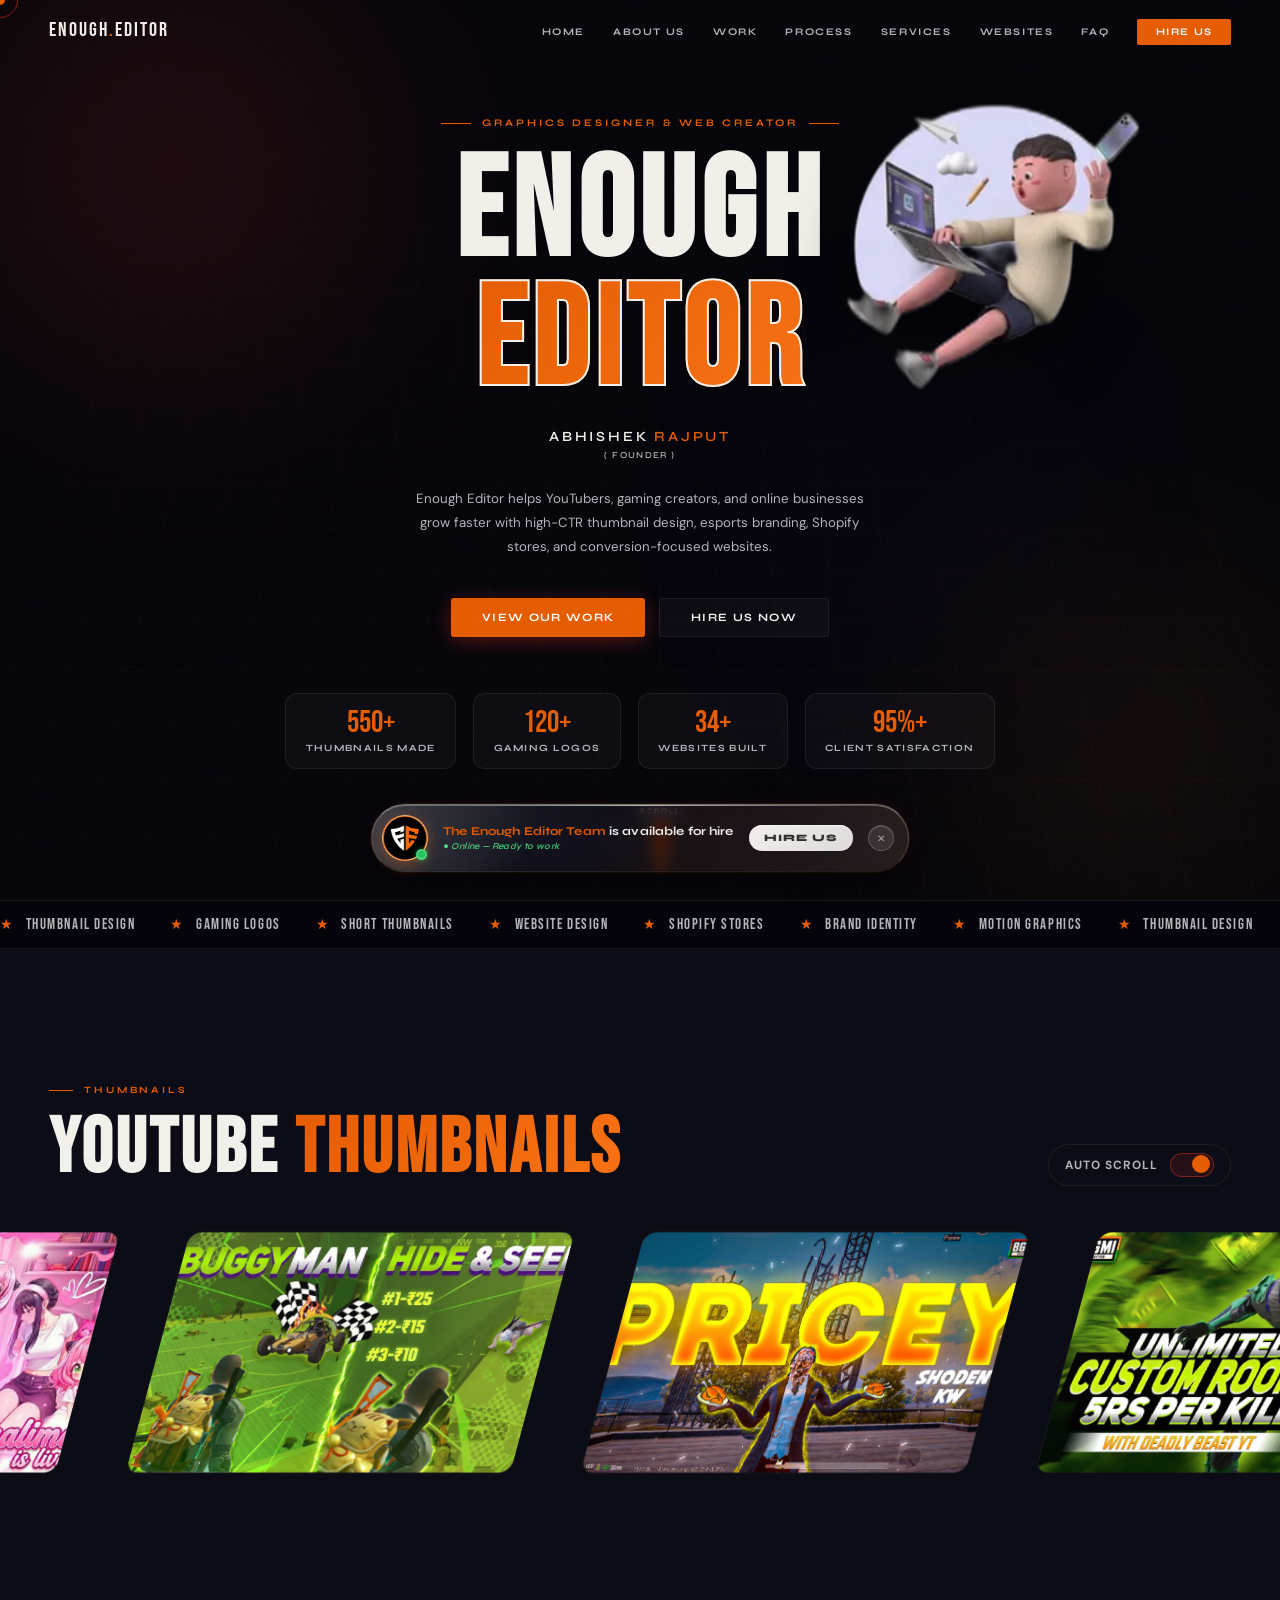
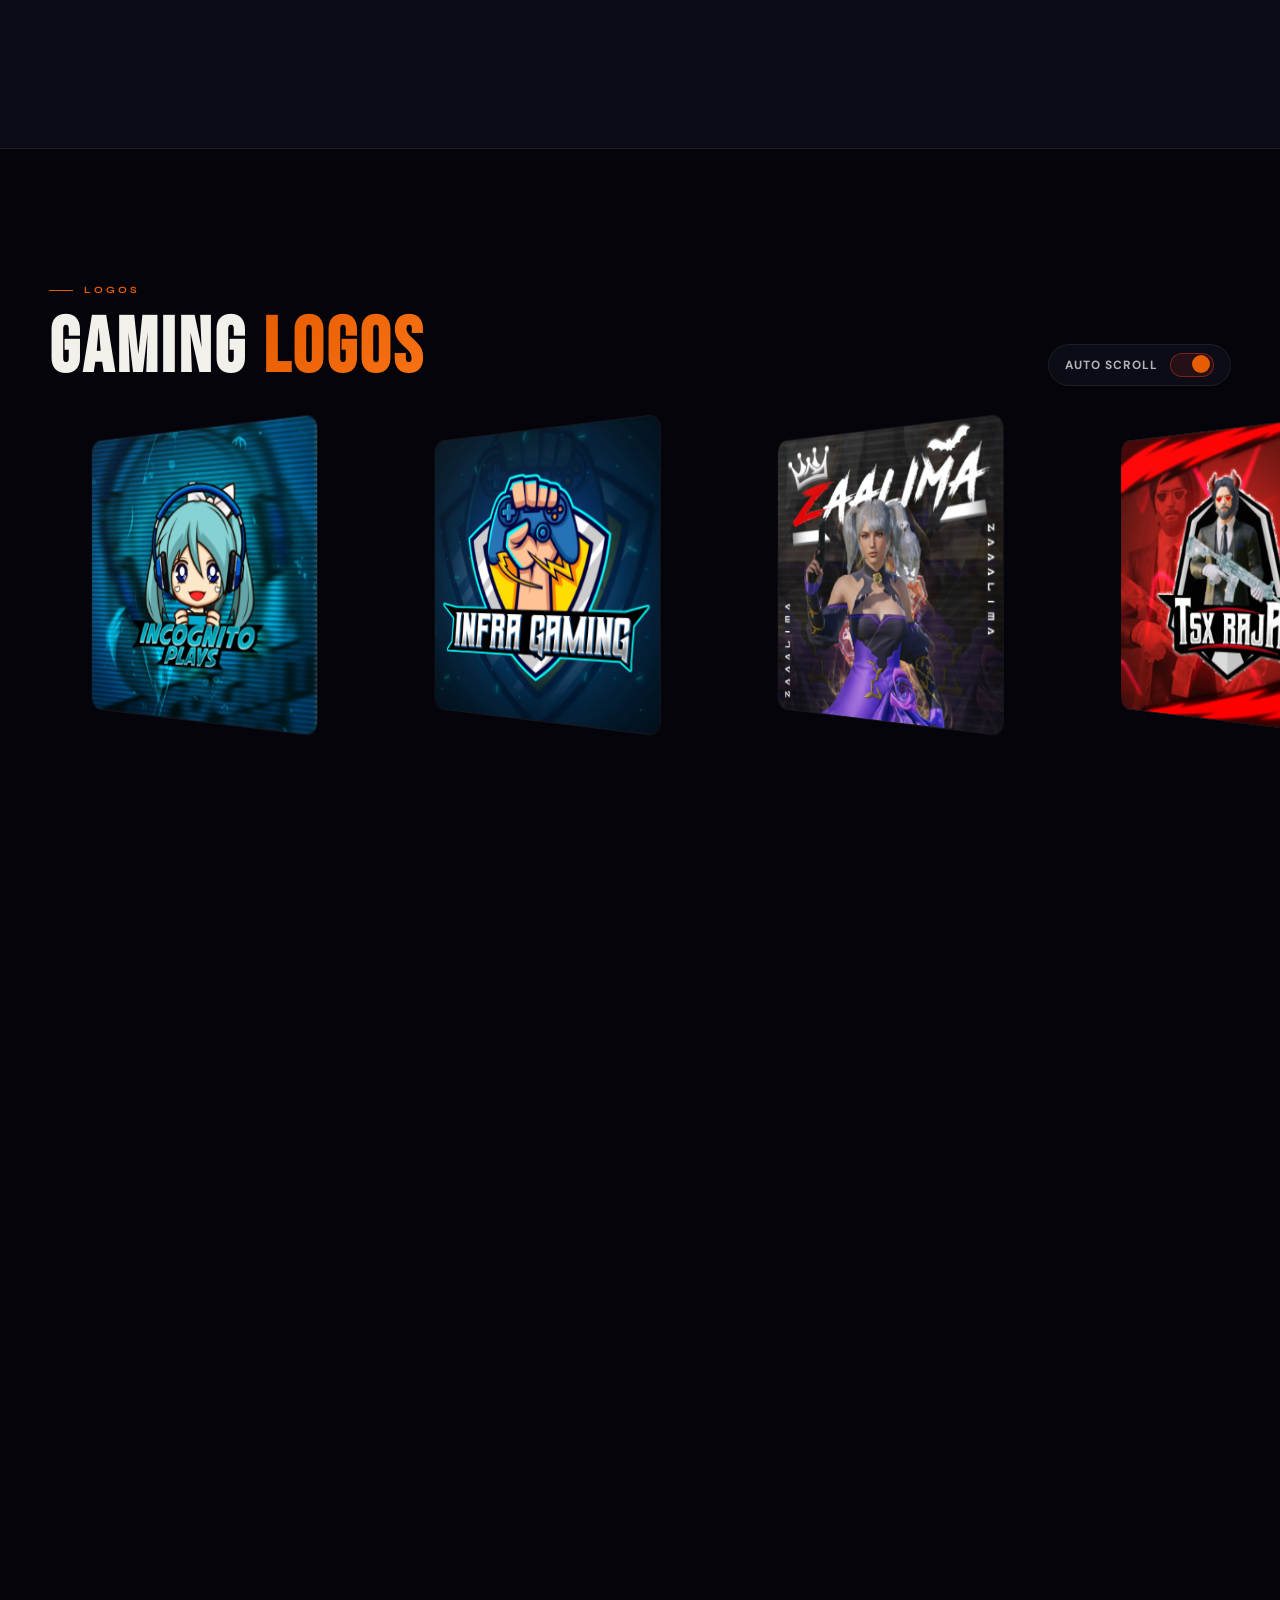
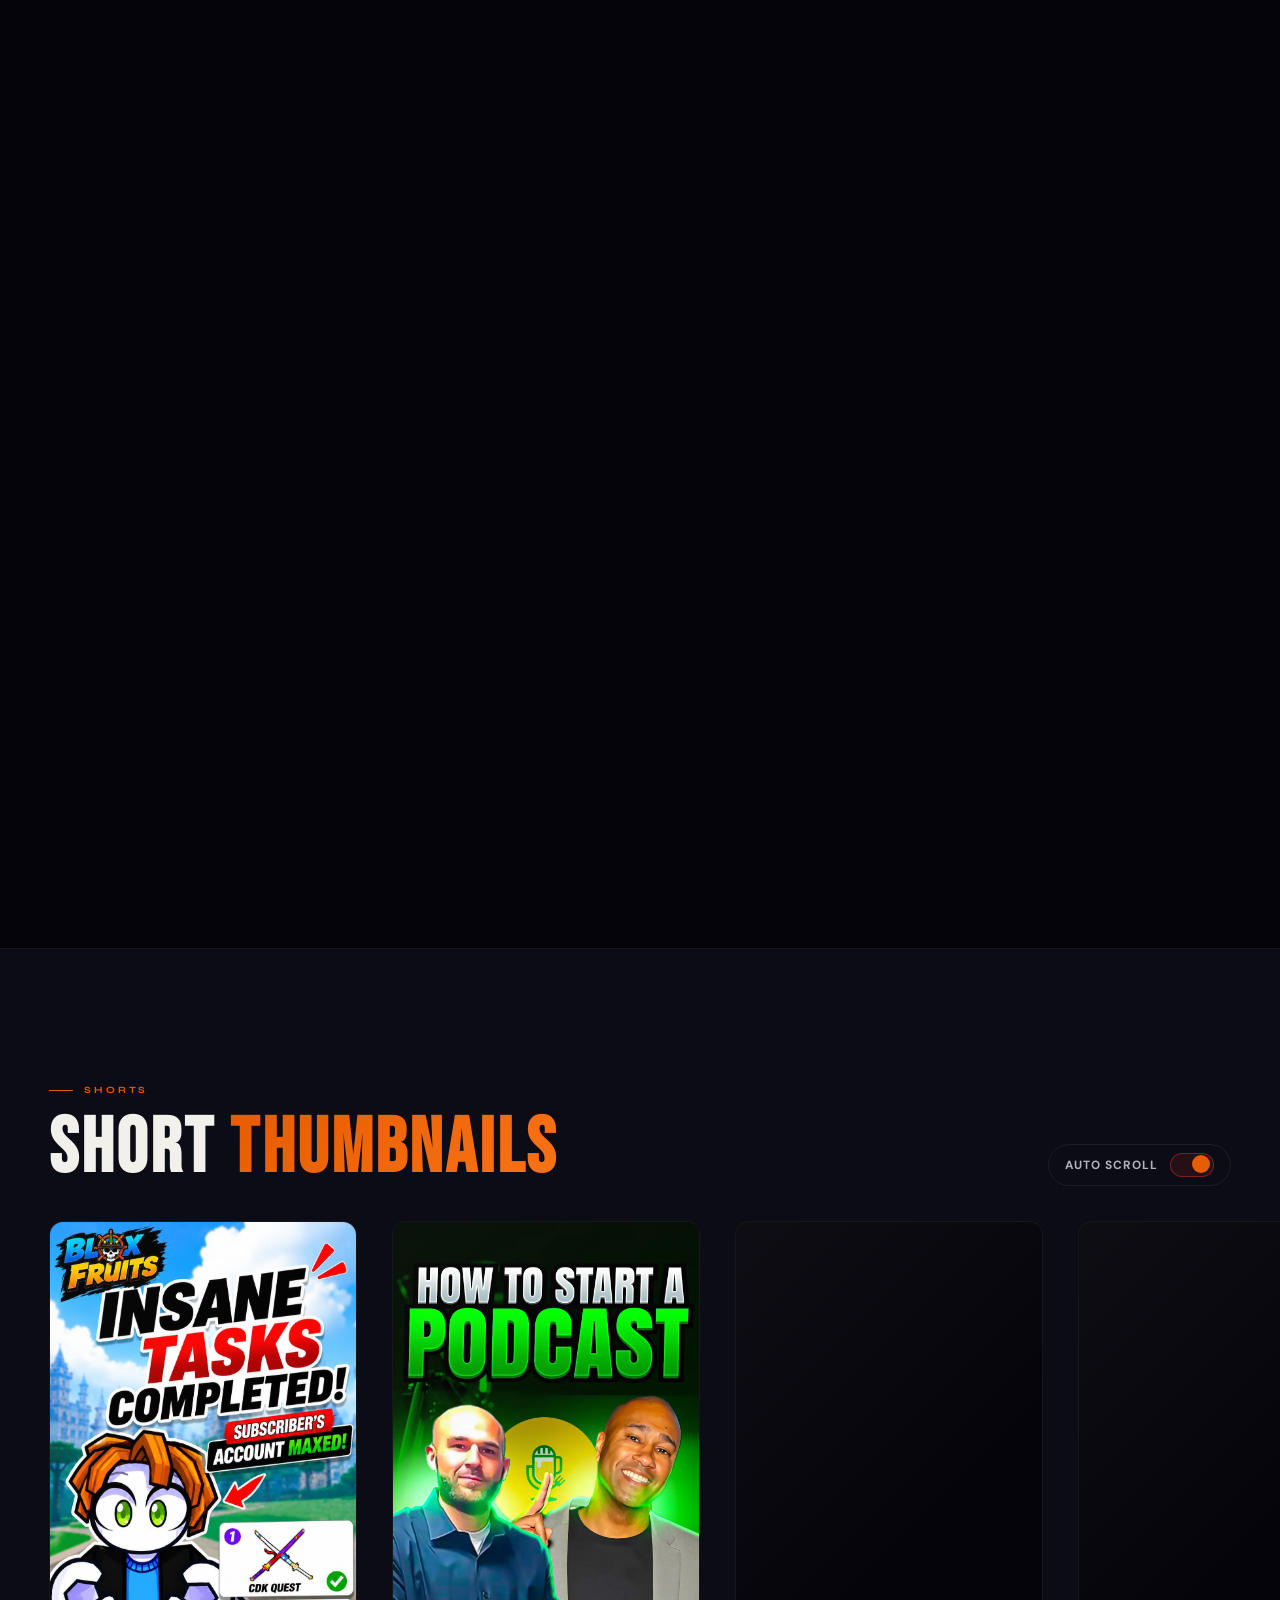
==== commit a524de19: "Update Instagram handle to enough.editor, add Home link and scroll interception, optimize mobile ser" ====
--- a/index.html
+++ b/index.html
@@ -43,7 +43,7 @@
         "name": "Enough Editor",
         "url": "https://enougheditorportfolio.vercel.app/",
         "sameAs": [
-          "https://www.instagram.com/enougheditor",
+          "https://www.instagram.com/enough.editor/",
           "https://www.behance.net/abhishekrajput"
         ],
         "founder": {
@@ -102,7 +102,7 @@
   </noscript>
   <link rel="preload" href="assets/Profile Pic/favicon.webp" as="image" fetchpriority="high">
   <style>
-.no-scroll{overflow: hidden !important}*,*::before,*::after{margin: 0;padding: 0;box-sizing: border-box}:root{--bg: #04040a;--surface: #0c0c16;--accent: #e65c00;--accent2: #f97316;--gold: #ffc846;--text: #f2f0ea;--muted: #b3b3ba;--glass: rgba(255,255,255,0.03);--glass-b: rgba(255,255,255,0.07)}html{font-size: 14px;scroll-behavior: smooth}body{background: var(--bg);color: var(--text);font-family: 'DM Sans',sans-serif;overflow-x: hidden;cursor: none}#cur{position: fixed;width: 10px;height: 10px;background: var(--accent);border-radius: 50%;pointer-events: none;z-index: 200000;transform: translate(-50%,-50%);transition: width .15s,height .15s,background .2s}#cur-ring{position: fixed;width: 36px;height: 36px;border: 1.5px solid rgba(255,58,31,.5);border-radius: 50%;pointer-events: none;z-index: 199999;transform: translate(-50%,-50%);transition: all .22s cubic-bezier(.2,.8,.3,1)}body::after{content: '';position: fixed;inset: 0;pointer-events: none;z-index: 9000;opacity: .028;background-image: url("data:image/svg+xml,%3Csvg xmlns='http://www.w3.org/2000/svg' width='300' height='300'%3E%3Cfilter id='n'%3E%3CfeTurbulence type='fractalNoise' baseFrequency='.85' numOctaves='4' stitchTiles='stitch'/%3E%3C/filter%3E%3Crect width='300' height='300' filter='url(%23n)'/%3E%3C/svg%3E")}nav{position: fixed;top: 0;left: 0;right: 0;z-index: 700;display: flex;align-items: center;justify-content: space-between;padding: 1.3rem 3.5rem;transition: background .4s,border-color .4s,backdrop-filter .4s;border-bottom: 1px solid transparent}nav.scrolled{background: rgba(4,4,10,.85);border-color: var(--glass-b);backdrop-filter: blur(8px)}.logo{font-family: 'Bebas Neue',sans-serif;font-size: 1.45rem;letter-spacing: .1em;text-decoration: none;color: var(--text)}.logo span{color: var(--accent)}.nav-links{display: flex;gap: 2rem;list-style: none;align-items: center}.nav-links a{font-family: 'Syne',sans-serif;font-size: .72rem;font-weight: 700;letter-spacing: .16em;text-transform: uppercase;color: var(--muted);text-decoration: none;transition: color .2s}.nav-links a:hover{color: var(--text)}.nav-hire{background: var(--accent);color: #fff !important;padding: .48rem 1.3rem;border-radius: 2px;font-family: 'Syne',sans-serif;font-size: .72rem;font-weight: 700;letter-spacing: .12em;text-transform: uppercase;text-decoration: none;transition: background .2s,transform .2s,box-shadow .2s;box-shadow: 0 0 0 0 rgba(255,58,31,0)}.nav-hire:hover{background: #ff1f00;transform: translateY(-1px);box-shadow: 0 8px 20px rgba(255,58,31,.4)}#hero{min-height: 100vh;display: flex;align-items: center;justify-content: center;position: relative;overflow: hidden;padding: 8rem 3.5rem 9rem}.orb{position: absolute;border-radius: 50%;filter: blur(120px);pointer-events: none;animation: orbFloat 10s ease-in-out infinite}.orb1{width: 600px;height: 600px;background: radial-gradient(circle,rgba(255,58,31,.18),transparent 70%);top: -15%;left: -10%;animation-delay: 0s}.orb2{width: 500px;height: 500px;background: radial-gradient(circle,rgba(255,140,0,.12),transparent 70%);bottom: -10%;right: -8%;animation-delay: -5s}.orb3{width: 300px;height: 300px;background: radial-gradient(circle,rgba(100,60,255,.1),transparent 70%);top: 40%;left: 60%;animation-delay: -3s}@keyframes orbFloat{0%,100%{transform: translate(0,0) scale(1)}50%{transform: translate(30px,-30px) scale(1.05)}}.grid-bg{position: absolute;inset: 0;background-image: linear-gradient(rgba(255,58,31,.04) 1px,transparent 1px),linear-gradient(90deg,rgba(255,58,31,.04) 1px,transparent 1px);background-size: 60px 60px;transform: perspective(600px) rotateX(15deg) scale(1.1);transform-origin: bottom center;pointer-events: none;opacity: .7;animation: gridPulse 6s ease-in-out infinite}@keyframes gridPulse{0%,100%{opacity: .5}50%{opacity: .9}}.hero-scene{position: relative;perspective: 1200px;display: flex;flex-direction: column;align-items: center;z-index: 2;text-align: center;max-width: 900px}.hero-tag{font-family: 'Syne',sans-serif;font-size: .72rem;font-weight: 700;letter-spacing: .3em;text-transform: uppercase;color: var(--accent);margin-bottom: 1.5rem;opacity: 0;animation: fadeUp .8s .2s forwards;display: flex;align-items: center;gap: .8rem}.hero-tag::before,.hero-tag::after{content: '';display: block;width: 30px;height: 1px;background: var(--accent)}.hero-name{font-family: 'Bebas Neue',sans-serif;font-size: clamp(4rem,11vw,10rem);line-height: .92;letter-spacing: .04em;color: var(--text);opacity: 0;animation: fadeUp .9s .4s forwards;transform-style: preserve-3d}.hero-name .stroke{-webkit-text-stroke: 2px var(--text);color: transparent;display: block;background: linear-gradient(135deg,var(--accent),var(--accent2));-webkit-background-clip: text;background-clip: text;-webkit-text-fill-color: transparent}.hero-sub{font-family: 'Syne',sans-serif;font-size: 1rem;font-weight: 600;letter-spacing: .2em;text-transform: uppercase;color: var(--text);margin-top: 1.4rem;opacity: 0;animation: fadeUp .8s .6s forwards}.hero-sub span{color: var(--accent)}.hero-desc{font-size: .95rem;line-height: 1.8;color: var(--muted);max-width: 480px;margin-top: 1.8rem;opacity: 0;animation: fadeUp .8s .8s forwards}.hero-btns{display: flex;gap: 1rem;margin-top: 2.8rem;opacity: 0;animation: fadeUp .8s 1s forwards}.btn-primary{background: var(--accent);color: #fff;padding: .85rem 2.2rem;font-family: 'Syne',sans-serif;font-size: .8rem;font-weight: 700;letter-spacing: .12em;text-transform: uppercase;text-decoration: none;border-radius: 3px;transition: all .25s;box-shadow: 0 4px 20px rgba(255,58,31,.3);display: inline-flex;align-items: center;justify-content: center;gap: .6rem}.btn-primary:hover{background: #ff1f00;transform: translateY(-3px) scale(1.02);box-shadow: 0 12px 20px rgba(255,58,31,.45)}.btn-outline{border: 1.5px solid var(--glass-b);color: var(--text);padding: .85rem 2.2rem;font-family: 'Syne',sans-serif;font-size: .8rem;font-weight: 700;letter-spacing: .12em;text-transform: uppercase;text-decoration: none;border-radius: 3px;transition: all .25s;backdrop-filter: blur(8px);background: var(--glass);display: inline-flex;align-items: center;justify-content: center;gap: .6rem}.btn-outline:hover{border-color: var(--accent);color: var(--accent);transform: translateY(-3px)}.hero-float-cards{display: flex;gap: 1.2rem;margin-top: 4rem;opacity: 0;animation: fadeUp .8s 1.2s forwards}.float-card{background: var(--glass);border: 1px solid var(--glass-b);border-radius: 12px;padding: 1rem 1.4rem;backdrop-filter: blur(8px);font-family: 'Syne',sans-serif;transition: transform .3s;transform-style: preserve-3d}.float-card:hover{transform: translateY(-6px) rotateX(6deg)}.float-card .num{font-family: 'Bebas Neue',sans-serif;font-size: 2.2rem;color: var(--accent);line-height: 1}.float-card .label{font-size: .68rem;font-weight: 700;letter-spacing: .14em;text-transform: uppercase;color: var(--muted);margin-top: .2rem}.scroll-indicator{position: absolute;bottom: 2rem;left: 50%;transform: translateX(-50%);display: flex;flex-direction: column;align-items: center;gap: .4rem;opacity: 0;animation: fadeUp .6s 1.8s forwards;font-family: 'Syne',sans-serif;font-size: .6rem;letter-spacing: .2em;text-transform: uppercase;color: var(--muted);z-index: 5;pointer-events: none}.scroll-line{width: 2px;height: 50px;background: linear-gradient(var(--accent),transparent);animation: scrollLine 1.5s ease-in-out infinite;box-shadow: 0 0 8px rgba(255,115,0,0.6)}@keyframes scrollLine{0%{transform: scaleY(0);transform-origin: top}50%{transform: scaleY(1);transform-origin: top}51%{transform: scaleY(1);transform-origin: bottom}100%{transform: scaleY(0);transform-origin: bottom}}@keyframes fadeUp{from{opacity: 0;transform: translateY(30px)}to{opacity: 1;transform: translateY(0)}}section{padding: 8rem 3.5rem;position: relative}.section-label{font-family: 'Syne',sans-serif;font-size: .68rem;font-weight: 700;letter-spacing: .3em;text-transform: uppercase;color: var(--accent);display: flex;align-items: center;gap: .8rem;margin-bottom: 1.2rem}.section-label::before{content: '';display: block;width: 24px;height: 1px;background: var(--accent)}.section-title{font-family: 'Bebas Neue',sans-serif;font-size: clamp(2.8rem,6vw,5.5rem);letter-spacing: .04em;line-height: .95;margin-bottom: 3.5rem}.section-title em{font-style: normal;background: linear-gradient(135deg,var(--accent),var(--accent2));-webkit-background-clip: text;-webkit-text-fill-color: transparent;background-clip: text}#about{display: grid;grid-template-columns: 1fr 1fr;gap: 6rem;align-items: center;max-width: 1200px;margin: 0 auto}.about-visual{position: relative;perspective: 1000px}.profile-3d-wrap{transform-style: preserve-3d;transform: rotateY(-8deg) rotateX(4deg);transition: transform .5s ease}.profile-3d-wrap:hover{transform: rotateY(0deg) rotateX(0deg)}.profile-img-box{position: relative;border-radius: 50%;overflow: hidden;aspect-ratio: 1/1;background: var(--surface);border: 3px solid var(--accent);box-shadow: 0 0 0 6px rgba(255,115,0,.15),20px 20px 20px rgba(0,0,0,.6),-2px -2px 0 1px rgba(255,58,31,.2);max-width: 380px}.profile-img-box img{width: 100%;height: 100%;object-fit: cover;display: block}.badge-float{position: absolute;background: var(--accent);color: #fff;border-radius: 8px;padding: .7rem 1rem;font-family: 'Syne',sans-serif;font-size: .7rem;font-weight: 700;letter-spacing: .1em;text-transform: uppercase;box-shadow: 0 8px 20px rgba(255,58,31,.4);animation: badgeFloat 4s ease-in-out infinite}.badge-float.b1{bottom: -1.5rem;right: -2rem;animation-delay: 0s}.badge-float.b2{top: -1rem;left: -2rem;background: var(--surface);border: 1px solid var(--glass-b);color: var(--text);box-shadow: 0 8px 20px rgba(0,0,0,.4);animation-delay: -2s}.badge-float .b-num{font-family: 'Bebas Neue',sans-serif;font-size: 1.6rem;display: block;line-height: 1}.badge-float .b-txt{font-size: .6rem;opacity: .75}@keyframes badgeFloat{0%,100%{transform: translateY(0)}50%{transform: translateY(-10px)}}.about-text .section-title{margin-bottom: 1.5rem}.about-bio{color: var(--muted);line-height: 1.9;font-size: .95rem;margin-bottom: 2rem}.about-bio strong{color: var(--text);font-weight: 400}.skills-grid{display: flex;flex-wrap: wrap;gap: .6rem;margin-bottom: 2.5rem}.skill-tag{background: var(--glass);border: 1px solid var(--glass-b);padding: .4rem 1rem;border-radius: 40px;font-family: 'Syne',sans-serif;font-size: .7rem;font-weight: 600;letter-spacing: .1em;text-transform: uppercase;color: var(--text);transition: all .2s}.skill-tag:hover{border-color: var(--accent);color: var(--accent);background: rgba(255,58,31,.06)}.h-scroll-wrapper{position: relative;background: var(--surface);border-bottom: 1px solid var(--glass-b)}#gaming-logos-wrapper{background: var(--bg)}.sticky-container{position: sticky;top: 0;height: 100vh;width: 100%;overflow: hidden;display: flex;flex-direction: column;padding-top: max(90px,15vh)}.sticky-header{padding: 0 max(3.5rem,calc((100vw - 1200px) / 2));width: 100%;margin: 0 auto 2.5rem}.h-scroll-track{display: flex;gap: 2.5rem;width: max-content;will-change: transform;transform-origin: center center}.h-scroll-track[data-dir="forward"],.h-scroll-track[data-dir="reverse"]{padding: 0 max(3.5rem,calc((100vw - 1200px) / 2))}.sticky-header{display: flex;justify-content: space-between;align-items: flex-end;flex-wrap: wrap;gap: 1rem}.scroll-toggle{display: flex;align-items: center;gap: 12px;background: var(--surface);padding: 8px 16px;border-radius: 30px;border: 1px solid var(--glass-b)}.toggle-label{font-size: 0.85rem;color: var(--muted);font-weight: 700;text-transform: uppercase;letter-spacing: 1px}.switch{position: relative;display: inline-block;width: 44px;height: 24px}.switch input{opacity: 0;width: 0;height: 0}.slider{position: absolute;cursor: pointer;top: 0;left: 0;right: 0;bottom: 0;background-color: var(--glass-b);transition: .4s;border-radius: 24px}.slider:before{position: absolute;content: "";height: 18px;width: 18px;left: 3px;bottom: 3px;background-color: var(--muted);transition: .4s;border-radius: 50%}input:checked+.slider{background-color: rgba(255,58,31,0.1);border: 1px solid rgba(255,58,31,0.4)}input:checked+.slider:before{transform: translateX(18px);background-color: var(--accent)}.h-scroll-wrapper.scroll-off{height: auto !important;padding: 6rem 0}.h-scroll-wrapper.scroll-off .sticky-container{position: relative !important;height: auto !important;overflow: visible !important}.h-scroll-wrapper.scroll-off .sticky-header{margin-bottom: 3rem}.h-scroll-wrapper.scroll-off .h-scroll-track{overflow-x: auto;padding-bottom: 2rem;scroll-snap-type: x mandatory;transform: none !important;width: 100vw}.h-scroll-wrapper.scroll-off .work-slide,.h-scroll-wrapper.scroll-off .logo-slide,.h-scroll-wrapper.scroll-off .short-slide{scroll-snap-align: center}.h-scroll-wrapper.scroll-off .h-scroll-track::-webkit-scrollbar{height: 6px}.h-scroll-wrapper.scroll-off .h-scroll-track::-webkit-scrollbar-track{background: var(--surface)}.h-scroll-wrapper.scroll-off .h-scroll-track::-webkit-scrollbar-thumb{background: var(--accent);border-radius: 4px}.mobile-swipe-indicator{display: none}@media(max-width: 900px){.sticky-header{padding: 0 1.5rem;flex-direction: column;align-items: flex-start}.h-scroll-track[data-dir="forward"],.h-scroll-track[data-dir="reverse"]{padding: 0 1.5rem;gap: 1.5rem}.mobile-swipe-indicator{display: flex;flex-direction: column;align-items: center;gap: 0.4rem;font-family: 'Syne',sans-serif;font-size: 0.65rem;font-weight: 700;letter-spacing: 0.2em;text-transform: uppercase;color: var(--accent);margin-top: 1.2rem;width: 140px;align-self: center}.mobile-swipe-indicator .scroll-line{height: 35px}.h-scroll-wrapper.scroll-off .mobile-swipe-indicator{display: none !important}}.work-slide{width: 30rem;flex-shrink: 0}.work-slide .p-card{aspect-ratio: 16/10;height: auto}.logo-slide{width: 22rem;flex-shrink: 0}.logo-slide .p-card{aspect-ratio: 1;height: auto}.short-slide{width: 22rem;flex-shrink: 0}.short-slide .p-card{aspect-ratio: 9/16;height: auto}.p-card{position: relative;border-radius: 14px;overflow: hidden;background: var(--bg);border: 1px solid var(--glass-b);cursor: pointer;transition: transform .4s cubic-bezier(.2,.8,.3,1),box-shadow .4s;transform-style: preserve-3d;will-change: transform}.p-card:hover{transform: translateY(-12px) rotateX(6deg) rotateY(-3deg) scale(1.02);box-shadow: 0 20px 20px rgba(0,0,0,.5),0 0 0 1px rgba(255,58,31,.2),inset 0 1px 0 rgba(255,255,255,.06);z-index: 10}.p-card img{width: 100%;height: 100%;object-fit: cover;display: block;transition: transform .5s}.p-card:hover img{transform: scale(1.05)}.p-card-overlay{position: absolute;inset: 0;background: linear-gradient(to top,rgba(4,4,10,.92) 0%,transparent 50%);opacity: 0;transition: opacity .3s;display: flex;flex-direction: column;justify-content: flex-end;padding: 1.2rem}.p-card:hover .p-card-overlay{opacity: 1}.p-card-title{font-family: 'Syne',sans-serif;font-size: .85rem;font-weight: 700;color: #fff;margin-bottom: .2rem}.p-card-type{font-family: 'Syne',sans-serif;font-size: .62rem;font-weight: 600;letter-spacing: .14em;text-transform: uppercase;color: var(--accent)}.p-card::after{content: '';position: absolute;inset: 0;background: linear-gradient(135deg,rgba(255,255,255,.04) 0%,transparent 60%);pointer-events: none}.marquee-strip{width: 100%;overflow: hidden;border-top: 1px solid var(--glass-b);border-bottom: 1px solid var(--glass-b);padding: 1rem 0;background: var(--bg);display: flex;align-items: center}.marquee-track{display: flex;gap: 2.5rem;white-space: nowrap;animation: marquee 20s linear infinite}.marquee-track .m-item{font-family: 'Bebas Neue',sans-serif;font-size: 1.1rem;letter-spacing: .1em;color: var(--muted);display: flex;align-items: center;gap: .8rem}.marquee-track .m-item span{color: var(--accent);font-size: 1rem}@keyframes marquee{0%{transform: translateX(0)}100%{transform: translateX(-50%)}}#services{position: relative;overflow: hidden}#services::before{content: '';position: absolute;inset: 0;pointer-events: none;background: radial-gradient(ellipse 60% 50% at 20% 50%,rgba(255,115,0,.06) 0%,transparent 60%),radial-gradient(ellipse 50% 60% at 80% 50%,rgba(255,58,31,.05) 0%,transparent 60%)}.services-inner-wrap{max-width: 1200px;margin: 0 auto;position: relative;z-index: 1}.services-header{display: flex;align-items: flex-end;justify-content: space-between;margin-bottom: 3.5rem;flex-wrap: wrap;gap: 1rem}.services-header-left .section-title{margin-bottom: .5rem}.services-count{font-family: 'Bebas Neue',sans-serif;font-size: 5rem;line-height: 1;color: rgba(255,255,255,.04);letter-spacing: .02em;user-select: none;pointer-events: none}.services-grid{position: relative;display: flex;flex-direction: column;gap: 4rem;padding: 2rem 0}.services-grid::before{content: '';position: absolute;top: 0;bottom: 0;left: 50%;width: 2px;background: linear-gradient(to bottom,transparent,rgba(255,115,0,.15) 15%,rgba(255,115,0,.15) 85%,transparent);transform: translateX(-50%);z-index: 0}.timeline-progress{content: '';position: absolute;top: 0;left: 50%;width: 3px;background: linear-gradient(to bottom,rgba(255,115,0,.5),#ff7300,#ffaa00);transform: translateX(-50%);z-index: 1;height: 0%;box-shadow: 0 0 15px rgba(255,115,0,.9),0 0 20px rgba(255,115,0,.6),0 0 20px rgba(255,115,0,.4);transition: height 0.1s ease-out}.timeline-progress::after{content: '';position: absolute;bottom: 0;left: 50%;transform: translateX(-50%);width: 12px;height: 35px;background: #ffaa00;border-radius: 50%;filter: blur(6px);box-shadow: 0 0 20px #ffaa00,0 0 20px #ff7300}.s-card{background: linear-gradient(135deg,rgba(255,255,255,.04) 0%,rgba(255,255,255,.015) 100%);border: 1px solid rgba(255,255,255,.08);border-top-color: rgba(255,255,255,.14);border-radius: 20px;padding: 1.8rem 1.8rem 1.6rem;transition: border-color .35s,box-shadow .35s,transform .2s cubic-bezier(.2,.8,.3,1),opacity .5s,filter .5s;position: relative;overflow: visible;cursor: pointer;backdrop-filter: blur(8px);width: calc(50% - 3rem);margin: 0;z-index: 2;opacity: 0.3;filter: grayscale(1)}.s-card.active{opacity: 1;filter: grayscale(0)}.s-card:nth-child(odd){align-self: flex-start;text-align: right}.s-card:nth-child(even){align-self: flex-end;text-align: left}.s-card:nth-child(odd) .s-tags{justify-content: flex-end}.s-card:nth-child(odd) .s-icon{margin-left: auto;margin-right: 0}.s-card:nth-child(odd)::before{right: auto;left: 1.2rem}.timeline-dot{position: absolute;top: 50%;width: 24px;height: 24px;background: #10101e;border: 4px solid #ff7300;border-radius: 50%;z-index: 10;opacity: 0;box-shadow: 0 0 15px #ff7300,inset 0 0 5px #ff7300}.s-card:nth-child(odd) .timeline-dot{right: -3rem;transform: translate(50%,-50%) scale(0)}.s-card:nth-child(even) .timeline-dot{left: -3rem;transform: translate(-50%,-50%) scale(0)}.s-card.active .timeline-dot{opacity: 1;animation: pulseDot 2s infinite}.s-card.active:nth-child(odd) .timeline-dot{transform: translate(50%,-50%) scale(1);transition: opacity .5s .1s,transform .5s .1s cubic-bezier(.2,.8,.3,1)}.s-card.active:nth-child(even) .timeline-dot{transform: translate(-50%,-50%) scale(1);transition: opacity .5s .1s,transform .5s .1s cubic-bezier(.2,.8,.3,1)}@keyframes pulseDot{0%{box-shadow: 0 0 15px #ff7300,inset 0 0 5px #ff7300,0 0 0 0 rgba(255,115,0,0.6)}50%{box-shadow: 0 0 20px #ffaa00,inset 0 0 15px #ff7300,0 0 0 20px rgba(255,115,0,0)}100%{box-shadow: 0 0 15px #ff7300,inset 0 0 5px #ff7300,0 0 0 0 rgba(255,115,0,0)}}.s-card::before{content: attr(data-num);position: absolute;top: -0.5rem;right: 1.2rem;font-family: 'Bebas Neue',sans-serif;font-size: 5.5rem;color: rgba(255,255,255,.03);line-height: 1;pointer-events: none;letter-spacing: .02em;transition: color .35s}.s-card::after{content: '';position: absolute;inset: 0;border-radius: 20px;background: radial-gradient(400px circle at var(--x,50%) var(--y,50%),rgba(255,115,0,.15),transparent 60%);opacity: 0;transition: opacity .35s;pointer-events: none}.s-card:hover{border-color: rgba(255,115,0,.4);border-top-color: rgba(255,255,255,.3);transform: translateY(-8px) scale(1.02);box-shadow: 0 20px 20px rgba(0,0,0,.5),0 0 0 1px rgba(255,115,0,.2),inset 0 1px 0 rgba(255,255,255,.15)}.s-card:hover::after{opacity: 1}.s-card:hover::before{color: rgba(255,115,0,.06)}.s-icon{width: 44px;height: 44px;background: linear-gradient(135deg,rgba(255,115,0,.2),rgba(255,58,31,.1));border: 1px solid rgba(255,115,0,.25);border-radius: 12px;display: flex;align-items: center;justify-content: center;margin-bottom: 1.3rem;transition: all .3s;box-shadow: 0 4px 16px rgba(255,115,0,.12),inset 0 1px 0 rgba(255,255,255,.1)}.s-card:hover .s-icon{background: linear-gradient(135deg,rgba(255,115,0,.3),rgba(255,58,31,.18));border-color: rgba(255,115,0,.5);box-shadow: 0 6px 20px rgba(255,115,0,.25),inset 0 1px 0 rgba(255,255,255,.15);transform: scale(1.08) rotate(-3deg)}.s-icon svg{width: 20px;height: 20px;stroke: var(--accent);fill: none;stroke-width: 1.8}.s-title{font-family: 'Syne',sans-serif;font-size: 1.05rem;font-weight: 800;color: rgba(255,255,255,.95);margin-bottom: .55rem;letter-spacing: .01em}.s-desc{font-size: .83rem;color: var(--muted);line-height: 1.8;font-weight: 400}.s-tags{display: flex;flex-wrap: wrap;gap: .35rem;margin-top: 1.1rem}.s-tag{font-family: 'Syne',sans-serif;font-size: .58rem;font-weight: 700;letter-spacing: .12em;text-transform: uppercase;background: rgba(255,255,255,.05);border: 1px solid rgba(255,255,255,.1);padding: .22rem .65rem;border-radius: 100px;color: rgba(255,255,255,.45);transition: all .2s}.s-card:hover .s-tag{border-color: rgba(255,115,0,.3);color: rgba(255,115,0,.8);background: rgba(255,115,0,.06)}.modal-overlay{position: fixed;top: 0;left: 0;width: 100vw;height: 100vh;background: rgba(4,4,10,0.85);backdrop-filter: blur(8px);z-index: 10000;display: flex;align-items: center;justify-content: center;opacity: 0;pointer-events: none;transition: 0.3s cubic-bezier(0.2,0.8,0.3,1)}.modal-overlay.active{opacity: 1;pointer-events: auto}.modal-content{background: var(--surface);padding: 2.5rem;border-radius: 20px;border: 1px solid var(--glass-b);max-width: 420px;width: 90%;transform: translateY(30px) scale(0.95);transition: 0.4s cubic-bezier(0.2,0.8,0.3,1);position: relative;box-shadow: 0 20px 20px rgba(0,0,0,0.5)}.modal-overlay.active .modal-content{transform: translateY(0) scale(1)}.modal-close{position: absolute;top: 1.2rem;right: 1.2rem;background: var(--glass);border: 1px solid var(--glass-b);color: var(--muted);cursor: pointer;width: 32px;height: 32px;border-radius: 50%;display: flex;align-items: center;justify-content: center;font-size: 1.2rem;transition: 0.2s}.modal-close:hover{color: var(--text);background: var(--glass-b)}.modal-title{font-family: 'Syne',sans-serif;font-size: 1.6rem;margin-bottom: 0.5rem}.modal-desc{color: var(--muted);font-size: 0.95rem;margin-bottom: 2rem;line-height: 1.5}.modal-options{display: flex;flex-direction: column;gap: 0.8rem}.modal-btn{background: var(--bg);border: 1px solid var(--glass-b);padding: 1.2rem;border-radius: 12px;color: var(--text);cursor: pointer;font-family: 'DM Sans',sans-serif;font-size: 1rem;font-weight: 600;transition: 0.2s;text-align: left;display: flex;align-items: center;gap: 1rem}.modal-btn:hover{border-color: var(--accent);background: rgba(255,115,0,0.05);transform: translateY(-2px)}.modal-btn svg{flex-shrink: 0}#websites{background: var(--bg);padding: 8rem 3.5rem;overflow: hidden}.websites-inner{max-width: 1200px;margin: 0 auto}.websites-grid{display: grid;grid-template-columns: repeat(2,1fr);gap: 1.5rem;margin-top: 1rem}.w-card{position: relative;aspect-ratio: 16/10;perspective: 2000px;cursor: pointer;background: transparent;border: none}.w-card-inner{position: relative;width: 100%;height: 100%;transition: transform 0.9s cubic-bezier(0.19,1,0.22,1);transform-style: preserve-3d}.w-card.flipped .w-card-inner{transform: rotateY(180deg) scale(1.05)}.w-card-front,.w-card-back{position: absolute;inset: 0;width: 100%;height: 100%;backface-visibility: hidden;border-radius: 20px;overflow: hidden;border: 1px solid var(--glass-b);box-shadow: 0 15px 20px rgba(0,0,0,0.3)}.w-card-front{background: var(--surface);display: flex;flex-direction: column}.w-card-back{background: linear-gradient(145deg,#0c0c16,#151525);transform: rotateY(180deg) translateZ(1px);padding: 1.8rem;display: flex;flex-direction: column;border: 1px solid rgba(255,115,0,0.2)}.w-card .w-overlay{position: absolute;inset: 0;background: linear-gradient(to top,rgba(0,0,0,1) 0%,rgba(0,0,0,0.7) 35%,transparent 70%);display: flex;flex-direction: column;justify-content: flex-end;padding: 1.5rem;z-index: 2}.back-header{margin-bottom: 1.2rem;border-bottom: 1px solid rgba(255,255,255,0.05);padding-bottom: 0.8rem}.back-title{font-family: 'Bebas Neue',sans-serif;font-size: 1.8rem;color: var(--accent);letter-spacing: 1px}.back-list{list-style: none;display: flex;flex-direction: column;gap: 0.6rem;overflow-y: auto;padding-right: 5px}.back-list::-webkit-scrollbar{width: 4px}.back-list::-webkit-scrollbar-thumb{background: var(--glass-b);border-radius: 10px}.back-item{display: flex;gap: 0.8rem;font-size: 0.78rem;line-height: 1.4;color: rgba(255,255,255,0.8)}.back-item svg{flex-shrink: 0;width: 14px;height: 14px;stroke: var(--accent);margin-top: 2px}.back-item strong{color: #fff;font-weight: 700;margin-right: 4px}.view-website-btn{margin-top: auto;padding: .6rem 1.4rem;background: var(--accent);color: #fff;text-decoration: none;border-radius: 6px;font-family: 'Syne',sans-serif;font-size: .7rem;font-weight: 800;text-transform: uppercase;letter-spacing: .12em;width: fit-content;display: flex;align-items: center;gap: .6rem;transition: all .3s cubic-bezier(.2,.8,.3,1);position: relative;z-index: 100;pointer-events: auto;transform: translateZ(20px)}.view-website-btn:hover{background: #fff;color: var(--bg);transform: translateY(-3px);box-shadow: 0 10px 20px rgba(255,115,0,0.3)}.browser-bar{background: #141420;padding: .6rem 1rem;display: flex;align-items: center;gap: .5rem;border-bottom: 1px solid rgba(255,255,255,0.05);flex-shrink: 0}.browser-dot{width: 9px;height: 9px;border-radius: 50%}.bd1{background: #ff5f56;box-shadow: 0 0 5px rgba(255,95,86,0.3)}.bd2{background: #ffbd2e;box-shadow: 0 0 5px rgba(255,189,46,0.3)}.bd3{background: #27c93f;box-shadow: 0 0 5px rgba(39,201,63,0.3)}.browser-url{flex: 1;background: rgba(255,255,255,0.03);border: 1px solid rgba(255,255,255,0.05);border-radius: 6px;height: 18px;margin-left: 0.5rem;display: flex;align-items: center;justify-content: center;font-size: 0.6rem;color: rgba(255,255,255,0.85);font-family: 'DM Sans',sans-serif;letter-spacing: 0.04em}.w-label{font-family: 'Syne',sans-serif;font-size: .62rem;font-weight: 700;letter-spacing: .18em;text-transform: uppercase;color: var(--accent);margin-bottom: .3rem}.w-name{font-family: 'Bebas Neue',sans-serif;font-size: 1.9rem;letter-spacing: .06em;color: #fff;line-height: 1}.w-platform{display: inline-flex;align-items: center;gap: .5rem;background: rgba(255,115,0,0.12);border: 1px solid var(--accent);padding: .35rem .9rem;border-radius: 20px;font-family: 'Syne',sans-serif;font-size: .6rem;font-weight: 700;letter-spacing: .1em;text-transform: uppercase;color: var(--accent);margin-top: .8rem;width: fit-content}.w-platform svg{width: 12px;height: 12px}.flip-hint{position: absolute;bottom: 1.2rem;right: 1.5rem;font-size: 0.55rem;font-weight: 800;letter-spacing: 0.12em;color: rgba(255,255,255,0.4);text-transform: uppercase;display: flex;align-items: center;gap: 0.5rem;transition: all 0.3s cubic-bezier(.2,.8,.3,1);pointer-events: none}.w-card:hover .flip-hint{color: var(--accent);transform: translateX(-5px)}.flip-hint svg{width: 12px;height: 12px;stroke: var(--accent);stroke-width: 3}#hire{padding: 10rem 3.5rem;position: relative;overflow: hidden;text-align: center}.hire-bg{position: absolute;inset: 0;pointer-events: none;background: radial-gradient(ellipse 80% 60% at 50% 50%,rgba(255,58,31,.08),transparent);animation: hirePulse 6s ease-in-out infinite}@keyframes hirePulse{0%,100%{opacity: .6}50%{opacity: 1}}.hire-grid{position: absolute;inset: 0;background-image: linear-gradient(rgba(255,58,31,.03) 1px,transparent 1px),linear-gradient(90deg,rgba(255,58,31,.03) 1px,transparent 1px);background-size: 40px 40px;pointer-events: none}.hire-inner{position: relative;z-index: 1;max-width: 800px;margin: 0 auto}.hire-avail{display: inline-flex;align-items: center;gap: .6rem;background: rgba(39,201,63,.1);border: 1px solid rgba(39,201,63,.2);padding: .4rem 1rem;border-radius: 40px;font-family: 'Syne',sans-serif;font-size: .65rem;font-weight: 700;letter-spacing: .14em;text-transform: uppercase;color: #27c93f;margin-bottom: 2rem}.hire-avail::before{content: '';width: 6px;height: 6px;border-radius: 50%;background: #27c93f;animation: pulse 2s infinite}@keyframes pulse{0%,100%{box-shadow: 0 0 0 0 rgba(39,201,63,.4)}50%{box-shadow: 0 0 0 8px rgba(39,201,63,0)}}.hire-title{font-family: 'Bebas Neue',sans-serif;font-size: clamp(3rem,8vw,7rem);letter-spacing: .04em;line-height: .92;margin-bottom: 1.5rem}.hire-title .line2{display: block;background: linear-gradient(135deg,var(--accent),var(--accent2),var(--gold));-webkit-background-clip: text;-webkit-text-fill-color: transparent;background-clip: text}.hire-sub{font-size: .95rem;color: var(--muted);line-height: 1.8;max-width: 520px;margin: 0 auto 3rem}.hire-btns{display: flex;gap: 1rem;justify-content: center;flex-wrap: wrap}.hire-contact-row{display: flex;gap: 2rem;justify-content: center;flex-wrap: wrap;margin-top: 3rem;padding-top: 3rem;border-top: 1px solid var(--glass-b)}.contact-item{display: flex;align-items: center;gap: .8rem;font-family: 'Syne',sans-serif;font-size: .78rem;font-weight: 600;letter-spacing: .08em;color: var(--muted);text-decoration: none;transition: color .2s}.contact-item:hover{color: var(--text)}.contact-item svg{width: 16px;height: 16px;stroke: var(--accent);fill: none;stroke-width: 2}footer{padding: 2.5rem 3.5rem 7rem;border-top: 1px solid var(--glass-b);display: flex;align-items: center;justify-content: space-between;flex-wrap: wrap;gap: 1rem}.footer-logo{font-family: 'Bebas Neue',sans-serif;font-size: 1.1rem;letter-spacing: .12em;color: var(--muted)}.footer-logo span{color: var(--accent)}.footer-copy{font-size: .75rem;color: var(--muted);font-family: 'Syne',sans-serif;letter-spacing: .06em}.footer-social{display: flex;gap: 1rem}.footer-social a{width: 34px;height: 34px;border-radius: 8px;background: var(--glass);border: 1px solid var(--glass-b);display: flex;align-items: center;justify-content: center;transition: all .2s}.footer-social a:hover{background: rgba(255,58,31,.12);border-color: rgba(255,58,31,.3)}.footer-social a svg{width: 14px;height: 14px;stroke: var(--muted);fill: none;stroke-width: 2;transition: stroke .2s}.footer-social a:hover svg{stroke: var(--accent)}.reveal{opacity: 0;transform: translateY(40px);transition: opacity .8s,transform .8s cubic-bezier(.2,.8,.3,1)}.reveal.visible{opacity: 1;transform: translateY(0)}.reveal-left{opacity: 0;transform: translateX(-50px);transition: opacity .8s,transform .8s cubic-bezier(.2,.8,.3,1)}.reveal-left.visible{opacity: 1;transform: translateX(0)}.reveal-right{opacity: 0;transform: translateX(50px);transition: opacity .8s,transform .8s cubic-bezier(.2,.8,.3,1)}.reveal-right.visible{opacity: 1;transform: translateX(0)}.delay-1{transition-delay: .1s}.delay-2{transition-delay: .2s}.delay-3{transition-delay: .3s}.delay-4{transition-delay: .4s}.delay-5{transition-delay: .5s}.nav-hamburger{display: none;flex-direction: column;justify-content: center;gap: 5px;background: none;border: none;cursor: pointer;padding: 4px;z-index: 800}.nav-hamburger span{display: block;width: 24px;height: 2px;background: var(--text);border-radius: 2px;transition: all .3s}.nav-hamburger.open span:nth-child(1){transform: translateY(7px) rotate(45deg)}.nav-hamburger.open span:nth-child(2){opacity: 0}.nav-hamburger.open span:nth-child(3){transform: translateY(-7px) rotate(-45deg)}.mobile-menu{display: none;position: fixed;top: 0;left: 0;right: 0;bottom: 0;background: rgba(4,4,10,.97);backdrop-filter: blur(8px);z-index: 750;flex-direction: column;align-items: center;justify-content: center;gap: 2.5rem;opacity: 0;transition: opacity .3s}.mobile-menu.open{display: flex;opacity: 1}.mobile-menu a{font-family: 'Bebas Neue',sans-serif;font-size: 2.5rem;letter-spacing: .1em;color: var(--text);text-decoration: none;transform: translateY(30px);opacity: 0;transition: transform 0.5s cubic-bezier(0.2,0.8,0.3,1),opacity 0.5s,color 0.2s}.mobile-menu.open a{transform: translateY(0);opacity: 1}.mobile-menu.open a:nth-of-type(1){transition-delay: 0.1s}.mobile-menu.open a:nth-of-type(2){transition-delay: 0.15s}.mobile-menu.open a:nth-of-type(3){transition-delay: 0.2s}.mobile-menu.open a:nth-of-type(4){transition-delay: 0.25s}.mobile-menu.open a:nth-of-type(5){transition-delay: 0.3s}.mobile-menu.open a:nth-of-type(6){transition-delay: 0.35s}.mobile-menu a:hover,.mobile-menu a:active{color: var(--accent)}.mobile-menu .mob-hire{background: var(--accent);color: #fff !important;padding: .6rem 2.5rem;border-radius: 4px;font-size: 2rem}.mob-close{position: absolute;top: 1.5rem;right: 1.5rem;background: rgba(255,255,255,.08);border: 1px solid rgba(255,255,255,.12);border-radius: 50%;width: 44px;height: 44px;display: flex;align-items: center;justify-content: center;color: var(--text);cursor: pointer;transition: all .2s}.mob-close:hover{background: rgba(255,115,0,.15);border-color: rgba(255,115,0,.4);color: var(--accent)}@media(max-width:900px){#cur,#cur-ring{display: none}body{cursor: auto}nav{padding: 1rem 1.5rem}.nav-links{display: none}.nav-hamburger{display: flex}section{padding: 5rem 1.5rem}#hero{padding: 6rem 1.5rem 3rem}#about{grid-template-columns: 1fr;gap: 3rem}.profile-img-box{max-width: 240px;margin: 0 auto}.about-text{text-align: center;display: flex;flex-direction: column;align-items: center}.skills-grid{justify-content: center}#services,#websites{overflow: visible !important}.services-inner-wrap .section-label,.services-inner-wrap .section-title{margin-left: -1.5rem;margin-right: -1.5rem;padding-left: 1.5rem;padding-right: 1.5rem;width: auto}.services-inner-wrap .section-label{position: sticky;z-index: 20;background: var(--surface);top: 35px;padding-top: 2rem;margin-bottom: 0;box-shadow: none}.services-inner-wrap .section-title{position: sticky;z-index: 20;background: var(--surface);top: 80px;padding-bottom: 1rem}.services-grid{display: flex;flex-direction: column;gap: 2rem;padding: 1.5rem 0}.services-grid::before{display: block;left: 10px;transform: none}.timeline-progress{left: 10px;transform: none}.s-card{width: calc(100% - 30px);padding: 1.2rem;align-self: flex-end !important;position: sticky;text-align: left !important}.timeline-dot{display: block}.s-card:nth-child(1){top: 130px;z-index: 1}.s-card:nth-child(2){top: 145px;z-index: 2}.s-card:nth-child(3){top: 160px;z-index: 3}.s-card:nth-child(4){top: 175px;z-index: 4}.s-card:nth-child(5){top: 190px;z-index: 5}.s-card:nth-child(6){top: 205px;z-index: 6}.s-card:nth-child(odd) .s-tags{justify-content: flex-start}.s-card:nth-child(odd) .s-icon{margin-left: 0;margin-right: auto}.s-card:nth-child(odd)::before{right: 0.5rem;left: auto}.s-card:nth-child(odd) .timeline-dot,.s-card:nth-child(even) .timeline-dot{left: -19px;right: auto;transform: translate(-50%,-50%) scale(0)}.s-card.active:nth-child(odd) .timeline-dot,.s-card.active:nth-child(even) .timeline-dot{transform: translate(-50%,-50%) scale(1)}.s-title{font-size: .9rem;margin-bottom: .4rem}.s-desc{font-size: .7rem;line-height: 1.4;margin-bottom: .8rem}.s-icon{width: 28px;height: 28px;margin-bottom: .6rem;border-radius: 8px}.s-icon svg{width: 14px;height: 14px}.s-tag{font-size: .45rem;padding: .2rem .4rem}.s-tags{gap: .3rem;flex-wrap: wrap}.s-card::before{font-size: 2.5rem;top: -0.2rem}.websites-grid{grid-template-columns: 1fr}.hero-float-cards{flex-wrap: wrap;justify-content: center;gap: .8rem}.float-card{min-width: 120px;padding: 1rem 1.2rem}#hire{padding: 6rem 1.5rem}footer{padding: 2rem 1.5rem 6rem;flex-direction: column;align-items: center;text-align: center}.hero-char{width: 180px;right: 0;top: 12%;opacity: 0.55}.hire-char{display: none}.scroll-toggle{scale: .85;transform-origin: right}}@media(max-width:600px){html{font-size: 13px}#hero{padding: 3.2rem 1.2rem 2rem;align-items: center;min-height: 100svh}.scroll-indicator{display: none}.hero-scene{align-items: center;text-align: center;max-width: 100%}.hero-tag{font-size: .62rem;letter-spacing: .2em}.hero-name{font-size: clamp(3.5rem,17vw,6rem)}.hero-btns{flex-direction: column;width: 100%;gap: .8rem;align-items: center;margin-top: 1.5rem}.btn-primary,.btn-outline{text-align: center;width: 90%;max-width: 320px;justify-content: center}.hero-float-cards{display: grid;grid-template-columns: 1fr 1fr;gap: .7rem;width: 100%;margin-top: 1.5rem}.float-card{padding: .9rem 1rem}.float-card .num{font-size: 1.5rem}.hero-char{display: none}.sticky-header{padding: .8rem 1.2rem}.section-title{font-size: clamp(1.6rem,9vw,3rem)}.p-card{border-radius: 10px}.work-slide,.logo-slide{min-width: 260px}.short-slide{min-width: 150px}.about-stats{grid-template-columns: 1fr 1fr}.s-card{padding: 1.6rem}#services{z-index: 4;overflow: visible !important}.pills-section{z-index: 5}#websites{z-index: 6;overflow: visible !important}#hire{z-index: 7}#websites .section-label,#websites .section-title{position: sticky;z-index: 10;background: var(--bg);margin-left: -1.5rem;margin-right: -1.5rem;padding-left: 1.5rem;padding-right: 1.5rem;width: auto}#websites .section-label{top: 35px;padding-top: 2rem;margin-bottom: 0;box-shadow: none}#websites .section-title{top: 80px;padding-bottom: 1rem}.websites-grid{grid-template-columns: 1fr;gap: 1.5rem}.w-card{aspect-ratio: 16/10;position: sticky}.w-card:nth-child(1){top: 130px;z-index: 1}.w-card:nth-child(2){top: 155px;z-index: 2}.w-card:nth-child(3){top: 180px;z-index: 3}.w-card:nth-child(4){top: 205px;z-index: 4}.w-card:nth-child(5){top: 230px;z-index: 5}.w-card-back{padding: 1.4rem}.back-title{font-size: 1.5rem;margin-bottom: 0.8rem}.back-list{gap: 0.4rem;max-height: 160px;overscroll-behavior: contain}.back-item{font-size: 0.7rem}.view-website-btn{padding: 0.5rem 1.2rem;font-size: 0.65rem}.flip-hint{bottom: 1rem;right: 1.2rem}#hire{padding: 4rem 1.2rem}.hire-title{font-size: clamp(2.5rem,13vw,5rem)}.hire-btns{flex-direction: column;align-items: center}.btn-primary,.btn-outline{width: 90%;max-width: 320px}.hire-contact-row{gap: 1.2rem}.contact-item{font-size: .7rem}footer{padding: 1.5rem 1.2rem 6rem;gap: .8rem}.footer-social{gap: .8rem}.modal-content{width: 95%;padding: 2rem 1.2rem}.gallery-content{padding: 1.5rem !important}.gallery-grid{grid-template-columns: 1fr 1fr;gap: .8rem}}.gallery-content{max-width: 1400px !important;width: 95% !important;max-height: 90vh;overflow-y: auto;padding: 3rem !important}.gallery-content::-webkit-scrollbar{width: 8px}.gallery-content::-webkit-scrollbar-track{background: var(--bg);border-radius: 4px}.gallery-content::-webkit-scrollbar-thumb{background: var(--glass-b);border-radius: 4px}.gallery-content::-webkit-scrollbar-thumb:hover{background: var(--accent)}.gallery-grid{display: grid;grid-template-columns: repeat(auto-fill,minmax(300px,1fr));gap: 1.5rem}.gallery-item{border-radius: 12px;overflow: hidden;border: 1px solid var(--glass-b);aspect-ratio: 16/9;position: relative;transition: transform 0.3s,box-shadow 0.3s}.gallery-item:hover{transform: translateY(-5px);box-shadow: 0 10px 20px rgba(0,0,0,0.5),0 0 0 1px rgba(255,115,0,0.3);z-index: 2}.gallery-item img{width: 100%;height: 100%;object-fit: cover;display: block;transition: transform 0.4s}.gallery-item:hover img{transform: scale(1.05)}.float-char{position: absolute;pointer-events: none;animation: floatAnim 4s ease-in-out infinite;filter: drop-shadow(0 20px 30px rgba(0,0,0,0.5));z-index: 10}.hero-char{top: 10%;right: 10%;width: 320px}.hire-char{bottom: 80%;right: 5%;width: 220px;animation-duration: 5s}@keyframes floatAnim{0%,100%{transform: translateY(0) rotate(-2deg)}50%{transform: translateY(-25px) rotate(2deg)}}@media (max-width: 1024px){.hero-char{width: 220px;right: 5%;top: 5%;opacity: 0.5}.hire-char{width: 150px;right: 0;bottom: 90%}}.hire-toast{position: fixed;bottom: 2rem;left: 50%;transform: translateX(-50%) translateY(140px);z-index: 9995;display: flex;align-items: center;gap: 1.1rem;background: linear-gradient(135deg,rgba(255,255,255,.13) 0%,rgba(255,255,255,.04) 40%,rgba(255,115,0,.06) 100%);backdrop-filter: blur(8px) saturate(1.8) brightness(1.1);-webkit-backdrop-filter: blur(8px) saturate(1.8) brightness(1.1);border: 1px solid rgba(255,255,255,.22);border-top-color: rgba(255,255,255,.38);border-bottom-color: rgba(255,255,255,.08);border-radius: 100px;padding: .7rem 1rem .7rem .7rem;box-shadow: 0 8px 20px rgba(0,0,0,.45),0 2px 8px rgba(0,0,0,.3),inset 0 1px 0 rgba(255,255,255,.25),inset 0 -1px 0 rgba(0,0,0,.15),0 0 0 1px rgba(255,115,0,.12),0 0 20px rgba(255,115,0,.08);transition: transform .65s cubic-bezier(.2,.8,.3,1),opacity .5s;opacity: 0;min-width: 320px;cursor: default;position: fixed}.hire-toast::before{content: '';position: absolute;inset: 0;border-radius: 100px;pointer-events: none;background: linear-gradient(105deg,rgba(255,255,255,.18) 0%,rgba(255,255,255,0) 30%,rgba(255,115,0,.06) 60%,rgba(255,255,255,.1) 100%);opacity: .7}.hire-toast::after{content: '';position: absolute;top: 0;left: 10%;right: 10%;height: 1px;background: linear-gradient(90deg,transparent,rgba(255,255,255,.6),transparent);border-radius: 100px;pointer-events: none}.hire-toast.show{transform: translateX(-50%) translateY(0);opacity: 1}.hire-toast.hide{transform: translateX(-50%) translateY(160px);opacity: 0;pointer-events: none}.toast-avatar-wrap{position: relative;flex-shrink: 0}.toast-avatar{width: 46px;height: 46px;border-radius: 50%;background: linear-gradient(135deg,var(--accent),#ffb347);display: flex;align-items: center;justify-content: center;font-family: 'Bebas Neue',sans-serif;font-size: 1.1rem;color: #fff;overflow: hidden;border: 1.5px solid rgba(255,255,255,.3);box-shadow: 0 4px 16px rgba(255,115,0,.35),inset 0 1px 0 rgba(255,255,255,.3)}.toast-avatar img{width: 100%;height: 100%;object-fit: cover;display: block}.online-dot{position: absolute;bottom: 1px;right: 1px;width: 11px;height: 11px;border-radius: 50%;background: #22c55e;border: 2px solid rgba(255,255,255,.2);box-shadow: 0 0 6px rgba(34,197,94,.6);animation: pulseDot 2s ease-in-out infinite}@keyframes pulseDot{0%,100%{box-shadow: 0 0 0 0 rgba(34,197,94,.5)}50%{box-shadow: 0 0 0 5px rgba(34,197,94,0)}}.toast-text{flex: 1;position: relative;font-family: 'Syne',sans-serif;font-size: .86rem;font-weight: 700;color: rgba(255,255,255,.95);letter-spacing: .01em;line-height: 1.3}.toast-text span{color: var(--accent)}.toast-status{display: block;font-size: .65rem;font-weight: 500;color: #4ade80;letter-spacing: .04em;margin-top: .1rem}.toast-btn{background: linear-gradient(135deg,rgba(255,255,255,.95),rgba(255,255,255,.85));color: rgba(0,0,0,.85);font-family: 'Syne',sans-serif;font-weight: 800;font-size: .7rem;letter-spacing: .1em;text-transform: uppercase;padding: .52rem 1.1rem;border-radius: 100px;flex-shrink: 0;transition: all .22s;white-space: nowrap;border: none;cursor: pointer;box-shadow: 0 2px 12px rgba(0,0,0,.25),inset 0 1px 0 rgba(255,255,255,.8)}.toast-btn:hover{background: linear-gradient(135deg,var(--accent),var(--accent2));color: #fff;box-shadow: 0 4px 20px rgba(255,115,0,.45),inset 0 1px 0 rgba(255,255,255,.2);transform: scale(1.05)}.toast-close{width: 26px;height: 26px;border-radius: 50%;flex-shrink: 0;background: rgba(255,255,255,.1);border: 1px solid rgba(255,255,255,.18);color: rgba(255,255,255,.6);cursor: pointer;display: flex;align-items: center;justify-content: center;font-size: .7rem;transition: all .2s;box-shadow: inset 0 1px 0 rgba(255,255,255,.15)}.toast-close:hover{background: rgba(255,80,80,.25);border-color: rgba(255,80,80,.4);color: #ff6b6b}@media(max-width:600px){.hire-toast{left: .8rem;right: .8rem;transform: translateX(0) translateY(140px);min-width: 0;bottom: 1.2rem;padding: .6rem .85rem .6rem .65rem;gap: .7rem;border-radius: 20px}.hire-toast.show{transform: translateX(0) translateY(0);opacity: 1}.hire-toast.hide{transform: translateX(0) translateY(160px);opacity: 0}.toast-text{font-size: .78rem}.toast-btn{font-size: .64rem;padding: .4rem .85rem}.toast-avatar{width: 40px;height: 40px}}.pills-section{padding: 7rem 0 5rem;overflow: hidden;background: var(--bg);position: relative}.pills-section .pills-header{text-align: center;margin-bottom: 3.5rem;padding: 0 2rem}.pills-track{display: flex;gap: 1.5rem;align-items: stretch;padding: 0 4rem;justify-content: center;flex-wrap: nowrap;height: 580px;max-width: 100%;width: 100%}.pill-card{flex: 0 0 140px;border-radius: 100px;overflow: hidden;position: relative;transition: flex .55s cubic-bezier(.2,.8,.3,1),box-shadow .4s;cursor: pointer;border: 1px solid rgba(255,255,255,.06);background: var(--surface)}.pill-card:hover,.pill-card.active{flex: 0 0 480px;box-shadow: 0 20px 20px rgba(0,0,0,.6),0 0 0 1px rgba(255,115,0,.2)}.pill-card img{width: 100%;height: 100%;object-fit: cover;display: block;transition: transform .55s cubic-bezier(.2,.8,.3,1),filter .4s;filter: brightness(.45) saturate(.8)}.pill-card:hover img{transform: scale(1.06);filter: brightness(.75) saturate(1.1)}.pill-label{position: absolute;inset: 0;display: flex;align-items: flex-end;padding: 1.5rem 1.2rem;background: linear-gradient(to top,rgba(4,4,10,.9) 0%,rgba(4,4,10,.3) 40%,transparent 70%);transition: opacity .3s}.pill-label-text{font-family: 'Syne',sans-serif;font-weight: 800;font-size: .8rem;letter-spacing: .12em;text-transform: uppercase;color: rgba(255,255,255,.9);white-space: nowrap;writing-mode: vertical-rl;text-orientation: mixed;transform: rotate(180deg);transition: all .4s cubic-bezier(.2,.8,.3,1);opacity: .85}.pill-card:hover .pill-label-text,.pill-card.active .pill-label-text{writing-mode: horizontal-tb;transform: none;font-size: .85rem;opacity: 1;color: #fff}.pill-label-sub{font-family: 'DM Sans',sans-serif;font-size: .72rem;color: var(--muted);margin-top: .3rem;display: none;letter-spacing: .05em}.pill-card:hover .pill-label-sub,.pill-card.active .pill-label-sub{display: block}.pill-cta{position: absolute;top: 1.2rem;right: 1.2rem;background: var(--accent);color: #fff;font-family: 'Syne',sans-serif;font-weight: 700;font-size: .65rem;letter-spacing: .1em;text-transform: uppercase;padding: .35rem .9rem;border-radius: 100px;opacity: 0;transform: translateY(-8px);transition: opacity .3s .1s,transform .3s .1s;border: none;cursor: pointer}.pill-card:hover .pill-cta,.pill-card.active .pill-cta{opacity: 1;transform: translateY(0)}@media(max-width:900px){.pills-track{height: 340px;gap: .7rem;padding: 0 1rem}.pill-card{flex: 0 0 64px}.pill-card:hover,.pill-card.active{flex: 0 0 240px}}@media(max-width:600px){.pills-section{padding: 4rem 0 0}.pills-track{height: 240px;gap: .5rem;padding: 0 .8rem 0;justify-content: flex-start;overflow-x: auto;overflow-y: hidden;-webkit-overflow-scrolling: touch;scrollbar-width: none}.pills-track::-webkit-scrollbar{display: none}.pill-card{flex: 0 0 56px;border-radius: 60px}.pill-card.active{flex: 0 0 200px}.pill-card:hover{flex: 0 0 56px}.pill-card.active:hover{flex: 0 0 200px}.pill-cta{display: none !important}.pill-label-sub{display: none}.pill-card.active .pill-label-sub{display: none}.pill-card:hover .pill-label-text{writing-mode: vertical-rl;text-orientation: mixed;transform: rotate(180deg);font-size: .8rem;opacity: .85;color: rgba(255,255,255,.9)}.pill-card:hover .pill-label-sub{display: none}.pill-card:hover .pill-cta{opacity: 0 !important;transform: translateY(-8px) !important}.pill-card.active .pill-label-text{writing-mode: horizontal-tb;transform: none;font-size: .85rem;opacity: 1;color: #fff}}.pill-detail-panel{overflow: hidden;max-height: 0;opacity: 0;padding: 0 1rem;transition: max-height .45s cubic-bezier(.2,.8,.3,1),opacity .3s ease;pointer-events: none}.pill-detail-panel.open{max-height: 400px;opacity: 1;pointer-events: auto}.pill-detail-inner{background: var(--surface);border: 1px solid rgba(255,115,0,.2);border-radius: 16px;padding: 1.4rem 1.2rem;margin: .8rem 0 2rem;display: flex;flex-direction: column;gap: .6rem}.pdp-title{font-family: 'Syne',sans-serif;font-weight: 800;font-size: 1.1rem;color: #fff}.pdp-desc{font-family: 'DM Sans',sans-serif;font-size: .88rem;color: var(--muted);line-height: 1.6}.pdp-tags{display: flex;flex-wrap: wrap;gap: .4rem}.pdp-tag{font-family: 'Syne',sans-serif;font-size: .62rem;font-weight: 700;letter-spacing: .08em;text-transform: uppercase;padding: .28rem .7rem;border-radius: 100px;border: 1px solid rgba(255,115,0,.35);color: var(--accent);background: rgba(255,115,0,.08)}.pdp-hire{margin-top: .4rem;background: var(--accent);color: #fff;font-family: 'Syne',sans-serif;font-weight: 800;font-size: .85rem;letter-spacing: .08em;text-transform: uppercase;padding: .7rem 1.4rem;border-radius: 100px;border: none;cursor: pointer;width: fit-content;transition: all .2s}.pdp-hire:hover{background: #fff;color: var(--bg)}@media(max-width:600px){.modal-btn{justify-content: center;text-align: center}.modal-content{padding: 2rem 1rem}}#lightbox{position: fixed;inset: 0;z-index: 99999;display: flex;align-items: center;justify-content: center;background: rgba(2,2,8,.96);backdrop-filter: blur(8px);opacity: 0;pointer-events: none;transition: opacity .35s cubic-bezier(.2,.8,.3,1)}#lightbox.open{opacity: 1;pointer-events: auto}.lb-img-wrap{position: relative;display: flex;align-items: center;justify-content: center;max-width: 92vw;max-height: 88vh;transform: scale(.88);opacity: 0;transition: transform .4s cubic-bezier(.2,.8,.3,1),opacity .35s}#lightbox.open .lb-img-wrap{transform: scale(1);opacity: 1}.lb-img-wrap img{max-width: 92vw;max-height: 82vh;object-fit: contain;border-radius: 12px;box-shadow: 0 20px 20px rgba(0,0,0,.7),0 0 0 1px rgba(255,115,0,.15);display: block;transition: opacity .2s}.lb-img-wrap.switching img{opacity: 0}.lb-close{position: fixed;top: 1.2rem;right: 1.2rem;width: 44px;height: 44px;border-radius: 50%;background: rgba(255,255,255,.08);border: 1px solid rgba(255,255,255,.14);color: #fff;font-size: 1.3rem;line-height: 1;display: flex;align-items: center;justify-content: center;cursor: pointer;transition: all .2s;z-index: 2;backdrop-filter: blur(8px)}.lb-close:hover{background: rgba(255,80,80,.2);border-color: rgba(255,80,80,.4);color: #ff6060;transform: rotate(90deg) scale(1.1)}.lb-arrow{position: fixed;top: 50%;transform: translateY(-50%);width: 50px;height: 50px;border-radius: 50%;background: rgba(255,255,255,.07);border: 1px solid rgba(255,255,255,.12);color: #fff;font-size: 1.4rem;display: flex;align-items: center;justify-content: center;cursor: pointer;transition: all .22s;backdrop-filter: blur(8px);z-index: 2;user-select: none}.lb-arrow:hover{background: rgba(255,115,0,.2);border-color: rgba(255,115,0,.45);color: var(--accent);transform: translateY(-50%) scale(1.1)}.lb-prev{left: 1.2rem}.lb-next{right: 1.2rem}@media(max-width:600px){.lb-prev{left: .4rem}.lb-next{right: .4rem}.lb-arrow{width: 40px;height: 40px;font-size: 1.1rem}}.lb-meta{position: fixed;bottom: 1.4rem;left: 50%;transform: translateX(-50%);display: flex;flex-direction: column;align-items: center;gap: .35rem;z-index: 2;pointer-events: none}.lb-counter{font-family: 'Syne',sans-serif;font-size: .72rem;font-weight: 700;letter-spacing: .18em;text-transform: uppercase;color: rgba(255,255,255,.45)}.lb-label{font-family: 'Syne',sans-serif;font-size: .65rem;font-weight: 600;letter-spacing: .14em;text-transform: uppercase;color: var(--accent);background: rgba(255,115,0,.1);border: 1px solid rgba(255,115,0,.25);padding: .22rem .8rem;border-radius: 100px}.lb-hint{position: fixed;top: 1.2rem;left: 50%;transform: translateX(-50%);font-family: 'Syne',sans-serif;font-size: .62rem;font-weight: 600;letter-spacing: .12em;text-transform: uppercase;color: rgba(255,255,255,.25);pointer-events: none;z-index: 2}#testimonials{background: var(--bg);padding: 6rem 0;position: relative;overflow: hidden}.testimonials-container{overflow-x: auto;overflow-y: hidden;padding: 2rem 1rem;scrollbar-width: none;-ms-overflow-style: none}.testimonials-container::-webkit-scrollbar{display: none}.testimonials-track{display: flex;gap: 1.5rem;width: max-content;animation: tScroll 50s linear infinite;padding-left: 2rem}.testimonials-track:hover{animation-play-state: paused}@keyframes tScroll{0%{transform: translateX(0)}100%{transform: translateX(calc(-50% - 0.75rem))}}.t-card{width: 380px;background: rgba(255,255,255,0.03);border: 1px solid rgba(255,255,255,0.08);border-radius: 24px;padding: 2rem;transition: all .4s cubic-bezier(.2,.8,.3,1);position: relative;overflow: hidden;flex-shrink: 0}.t-card:hover{background: rgba(255,255,255,0.05);border-color: rgba(255,115,0,0.3);transform: translateY(-10px);box-shadow: 0 20px 20px rgba(0,0,0,0.4)}.t-card::before{content: '"';position: absolute;top: 1rem;right: 2rem;font-family: 'Bebas Neue',sans-serif;font-size: 5rem;color: var(--accent);opacity: 0.1;line-height: 1}.t-user{display: flex;align-items: center;gap: 1rem;margin-bottom: 1.5rem}.t-avatar{width: 50px;height: 50px;border-radius: 15px;background: linear-gradient(135deg,var(--accent),#ffb347);display: flex;align-items: center;justify-content: center;font-family: 'Bebas Neue',sans-serif;font-size: 1.2rem;color: #fff;border: 1px solid rgba(255,255,255,0.2)}.t-info h4{font-family: 'Syne',sans-serif;font-size: 1rem;font-weight: 800;color: #fff;margin-bottom: 0.2rem}.t-info span{font-family: 'DM Sans',sans-serif;font-size: 0.75rem;color: var(--accent);text-transform: uppercase;letter-spacing: 0.05em}.t-quote{font-family: 'DM Sans',sans-serif;font-size: 0.95rem;color: var(--muted);line-height: 1.6;font-style: italic}.t-stars{display: flex;gap: 0.2rem;margin-top: 1.2rem;color: var(--accent)}.t-stars svg{width: 14px;height: 14px}.t-stars .half{opacity: 0.5}.t-stars .off{opacity: 0.2;color: var(--muted)}@media(max-width:768px){#testimonials{padding: 4rem 0}.t-card{width: 320px;padding: 1.5rem}}
+.no-scroll{overflow: hidden !important}*,*::before,*::after{margin: 0;padding: 0;box-sizing: border-box}:root{--bg: #04040a;--surface: #0c0c16;--accent: #e65c00;--accent2: #f97316;--gold: #ffc846;--text: #f2f0ea;--muted: #b3b3ba;--glass: rgba(255,255,255,0.03);--glass-b: rgba(255,255,255,0.07)}html{font-size: 14px;scroll-behavior: smooth}body{background: var(--bg);color: var(--text);font-family: 'DM Sans',sans-serif;overflow-x: hidden;cursor: none}#cur{position: fixed;width: 10px;height: 10px;background: var(--accent);border-radius: 50%;pointer-events: none;z-index: 200000;transform: translate(-50%,-50%);transition: width .15s,height .15s,background .2s}#cur-ring{position: fixed;width: 36px;height: 36px;border: 1.5px solid rgba(255,58,31,.5);border-radius: 50%;pointer-events: none;z-index: 199999;transform: translate(-50%,-50%);transition: all .22s cubic-bezier(.2,.8,.3,1)}body::after{content: '';position: fixed;inset: 0;pointer-events: none;z-index: 9000;opacity: .028;background-image: url("data:image/svg+xml,%3Csvg xmlns='http://www.w3.org/2000/svg' width='300' height='300'%3E%3Cfilter id='n'%3E%3CfeTurbulence type='fractalNoise' baseFrequency='.85' numOctaves='4' stitchTiles='stitch'/%3E%3C/filter%3E%3Crect width='300' height='300' filter='url(%23n)'/%3E%3C/svg%3E")}nav{position: fixed;top: 0;left: 0;right: 0;z-index: 700;display: flex;align-items: center;justify-content: space-between;padding: 1.3rem 3.5rem;transition: background .4s,border-color .4s,backdrop-filter .4s;border-bottom: 1px solid transparent}nav.scrolled{background: rgba(4,4,10,.85);border-color: var(--glass-b);backdrop-filter: blur(8px)}.logo{font-family: 'Bebas Neue',sans-serif;font-size: 1.45rem;letter-spacing: .1em;text-decoration: none;color: var(--text)}.logo span{color: var(--accent)}.nav-links{display: flex;gap: 2rem;list-style: none;align-items: center}.nav-links a{font-family: 'Syne',sans-serif;font-size: .72rem;font-weight: 700;letter-spacing: .16em;text-transform: uppercase;color: var(--muted);text-decoration: none;transition: color .2s}.nav-links a:hover{color: var(--text)}.nav-hire{background: var(--accent);color: #fff !important;padding: .48rem 1.3rem;border-radius: 2px;font-family: 'Syne',sans-serif;font-size: .72rem;font-weight: 700;letter-spacing: .12em;text-transform: uppercase;text-decoration: none;transition: background .2s,transform .2s,box-shadow .2s;box-shadow: 0 0 0 0 rgba(255,58,31,0)}.nav-hire:hover{background: #ff1f00;transform: translateY(-1px);box-shadow: 0 8px 20px rgba(255,58,31,.4)}#hero{min-height: 100vh;display: flex;align-items: center;justify-content: center;position: relative;overflow: hidden;padding: 8rem 3.5rem 9rem}.orb{position: absolute;border-radius: 50%;filter: blur(120px);pointer-events: none;animation: orbFloat 10s ease-in-out infinite}.orb1{width: 600px;height: 600px;background: radial-gradient(circle,rgba(255,58,31,.18),transparent 70%);top: -15%;left: -10%;animation-delay: 0s}.orb2{width: 500px;height: 500px;background: radial-gradient(circle,rgba(255,140,0,.12),transparent 70%);bottom: -10%;right: -8%;animation-delay: -5s}.orb3{width: 300px;height: 300px;background: radial-gradient(circle,rgba(100,60,255,.1),transparent 70%);top: 40%;left: 60%;animation-delay: -3s}@keyframes orbFloat{0%,100%{transform: translate(0,0) scale(1)}50%{transform: translate(30px,-30px) scale(1.05)}}.grid-bg{position: absolute;inset: 0;background-image: linear-gradient(rgba(255,58,31,.04) 1px,transparent 1px),linear-gradient(90deg,rgba(255,58,31,.04) 1px,transparent 1px);background-size: 60px 60px;transform: perspective(600px) rotateX(15deg) scale(1.1);transform-origin: bottom center;pointer-events: none;opacity: .7;animation: gridPulse 6s ease-in-out infinite}@keyframes gridPulse{0%,100%{opacity: .5}50%{opacity: .9}}.hero-scene{position: relative;perspective: 1200px;display: flex;flex-direction: column;align-items: center;z-index: 2;text-align: center;max-width: 900px}.hero-tag{font-family: 'Syne',sans-serif;font-size: .72rem;font-weight: 700;letter-spacing: .3em;text-transform: uppercase;color: var(--accent);margin-bottom: 1.5rem;opacity: 0;animation: fadeUp .8s .2s forwards;display: flex;align-items: center;gap: .8rem}.hero-tag::before,.hero-tag::after{content: '';display: block;width: 30px;height: 1px;background: var(--accent)}.hero-name{font-family: 'Bebas Neue',sans-serif;font-size: clamp(4rem,11vw,10rem);line-height: .92;letter-spacing: .04em;color: var(--text);opacity: 0;animation: fadeUp .9s .4s forwards;transform-style: preserve-3d}.hero-name .stroke{-webkit-text-stroke: 2px var(--text);color: transparent;display: block;background: linear-gradient(135deg,var(--accent),var(--accent2));-webkit-background-clip: text;background-clip: text;-webkit-text-fill-color: transparent}.hero-sub{font-family: 'Syne',sans-serif;font-size: 1rem;font-weight: 600;letter-spacing: .2em;text-transform: uppercase;color: var(--text);margin-top: 1.4rem;opacity: 0;animation: fadeUp .8s .6s forwards}.hero-sub span{color: var(--accent)}.hero-desc{font-size: .95rem;line-height: 1.8;color: var(--muted);max-width: 480px;margin-top: 1.8rem;opacity: 0;animation: fadeUp .8s .8s forwards}.hero-btns{display: flex;gap: 1rem;margin-top: 2.8rem;opacity: 0;animation: fadeUp .8s 1s forwards}.btn-primary{background: var(--accent);color: #fff;padding: .85rem 2.2rem;font-family: 'Syne',sans-serif;font-size: .8rem;font-weight: 700;letter-spacing: .12em;text-transform: uppercase;text-decoration: none;border-radius: 3px;transition: all .25s;box-shadow: 0 4px 20px rgba(255,58,31,.3);display: inline-flex;align-items: center;justify-content: center;gap: .6rem}.btn-primary:hover{background: #ff1f00;transform: translateY(-3px) scale(1.02);box-shadow: 0 12px 20px rgba(255,58,31,.45)}.btn-outline{border: 1.5px solid var(--glass-b);color: var(--text);padding: .85rem 2.2rem;font-family: 'Syne',sans-serif;font-size: .8rem;font-weight: 700;letter-spacing: .12em;text-transform: uppercase;text-decoration: none;border-radius: 3px;transition: all .25s;backdrop-filter: blur(8px);background: var(--glass);display: inline-flex;align-items: center;justify-content: center;gap: .6rem}.btn-outline:hover{border-color: var(--accent);color: var(--accent);transform: translateY(-3px)}.hero-float-cards{display: flex;gap: 1.2rem;margin-top: 4rem;opacity: 0;animation: fadeUp .8s 1.2s forwards}.float-card{background: var(--glass);border: 1px solid var(--glass-b);border-radius: 12px;padding: 1rem 1.4rem;backdrop-filter: blur(8px);font-family: 'Syne',sans-serif;transition: transform .3s;transform-style: preserve-3d}.float-card:hover{transform: translateY(-6px) rotateX(6deg)}.float-card .num{font-family: 'Bebas Neue',sans-serif;font-size: 2.2rem;color: var(--accent);line-height: 1}.float-card .label{font-size: .68rem;font-weight: 700;letter-spacing: .14em;text-transform: uppercase;color: var(--muted);margin-top: .2rem}.scroll-indicator{position: absolute;bottom: 2rem;left: 50%;transform: translateX(-50%);display: flex;flex-direction: column;align-items: center;gap: .4rem;opacity: 0;animation: fadeUp .6s 1.8s forwards;font-family: 'Syne',sans-serif;font-size: .6rem;letter-spacing: .2em;text-transform: uppercase;color: var(--muted);z-index: 5;pointer-events: none}.scroll-line{width: 2px;height: 50px;background: linear-gradient(var(--accent),transparent);animation: scrollLine 1.5s ease-in-out infinite;box-shadow: 0 0 8px rgba(255,115,0,0.6)}@keyframes scrollLine{0%{transform: scaleY(0);transform-origin: top}50%{transform: scaleY(1);transform-origin: top}51%{transform: scaleY(1);transform-origin: bottom}100%{transform: scaleY(0);transform-origin: bottom}}@keyframes fadeUp{from{opacity: 0;transform: translateY(30px)}to{opacity: 1;transform: translateY(0)}}section{padding: 8rem 3.5rem;position: relative}.section-label{font-family: 'Syne',sans-serif;font-size: .68rem;font-weight: 700;letter-spacing: .3em;text-transform: uppercase;color: var(--accent);display: flex;align-items: center;gap: .8rem;margin-bottom: 1.2rem}.section-label::before{content: '';display: block;width: 24px;height: 1px;background: var(--accent)}.section-title{font-family: 'Bebas Neue',sans-serif;font-size: clamp(2.8rem,6vw,5.5rem);letter-spacing: .04em;line-height: .95;margin-bottom: 3.5rem}.section-title em{font-style: normal;background: linear-gradient(135deg,var(--accent),var(--accent2));-webkit-background-clip: text;-webkit-text-fill-color: transparent;background-clip: text}#about{display: grid;grid-template-columns: 1fr 1fr;gap: 6rem;align-items: center;max-width: 1200px;margin: 0 auto}.about-visual{position: relative;perspective: 1000px}.profile-3d-wrap{transform-style: preserve-3d;transform: rotateY(-8deg) rotateX(4deg);transition: transform .5s ease}.profile-3d-wrap:hover{transform: rotateY(0deg) rotateX(0deg)}.profile-img-box{position: relative;border-radius: 50%;overflow: hidden;aspect-ratio: 1/1;background: var(--surface);border: 3px solid var(--accent);box-shadow: 0 0 0 6px rgba(255,115,0,.15),20px 20px 20px rgba(0,0,0,.6),-2px -2px 0 1px rgba(255,58,31,.2);max-width: 380px}.profile-img-box img{width: 100%;height: 100%;object-fit: cover;display: block}.badge-float{position: absolute;background: var(--accent);color: #fff;border-radius: 8px;padding: .7rem 1rem;font-family: 'Syne',sans-serif;font-size: .7rem;font-weight: 700;letter-spacing: .1em;text-transform: uppercase;box-shadow: 0 8px 20px rgba(255,58,31,.4);animation: badgeFloat 4s ease-in-out infinite}.badge-float.b1{bottom: -1.5rem;right: -2rem;animation-delay: 0s}.badge-float.b2{top: -1rem;left: -2rem;background: var(--surface);border: 1px solid var(--glass-b);color: var(--text);box-shadow: 0 8px 20px rgba(0,0,0,.4);animation-delay: -2s}.badge-float .b-num{font-family: 'Bebas Neue',sans-serif;font-size: 1.6rem;display: block;line-height: 1}.badge-float .b-txt{font-size: .6rem;opacity: .75}@keyframes badgeFloat{0%,100%{transform: translateY(0)}50%{transform: translateY(-10px)}}.about-text .section-title{margin-bottom: 1.5rem}.about-bio{color: var(--muted);line-height: 1.9;font-size: .95rem;margin-bottom: 2rem}.about-bio strong{color: var(--text);font-weight: 400}.skills-grid{display: flex;flex-wrap: wrap;gap: .6rem;margin-bottom: 2.5rem}.skill-tag{background: var(--glass);border: 1px solid var(--glass-b);padding: .4rem 1rem;border-radius: 40px;font-family: 'Syne',sans-serif;font-size: .7rem;font-weight: 600;letter-spacing: .1em;text-transform: uppercase;color: var(--text);transition: all .2s}.skill-tag:hover{border-color: var(--accent);color: var(--accent);background: rgba(255,58,31,.06)}.h-scroll-wrapper{position: relative;background: var(--surface);border-bottom: 1px solid var(--glass-b)}#gaming-logos-wrapper{background: var(--bg)}.sticky-container{position: sticky;top: 0;height: 100vh;width: 100%;overflow: hidden;display: flex;flex-direction: column;padding-top: max(90px,15vh)}.sticky-header{padding: 0 max(3.5rem,calc((100vw - 1200px) / 2));width: 100%;margin: 0 auto 2.5rem}.h-scroll-track{display: flex;gap: 2.5rem;width: max-content;will-change: transform;transform-origin: center center}.h-scroll-track[data-dir="forward"],.h-scroll-track[data-dir="reverse"]{padding: 0 max(3.5rem,calc((100vw - 1200px) / 2))}.sticky-header{display: flex;justify-content: space-between;align-items: flex-end;flex-wrap: wrap;gap: 1rem}.scroll-toggle{display: flex;align-items: center;gap: 12px;background: var(--surface);padding: 8px 16px;border-radius: 30px;border: 1px solid var(--glass-b)}.toggle-label{font-size: 0.85rem;color: var(--muted);font-weight: 700;text-transform: uppercase;letter-spacing: 1px}.switch{position: relative;display: inline-block;width: 44px;height: 24px}.switch input{opacity: 0;width: 0;height: 0}.slider{position: absolute;cursor: pointer;top: 0;left: 0;right: 0;bottom: 0;background-color: var(--glass-b);transition: .4s;border-radius: 24px}.slider:before{position: absolute;content: "";height: 18px;width: 18px;left: 3px;bottom: 3px;background-color: var(--muted);transition: .4s;border-radius: 50%}input:checked+.slider{background-color: rgba(255,58,31,0.1);border: 1px solid rgba(255,58,31,0.4)}input:checked+.slider:before{transform: translateX(18px);background-color: var(--accent)}.h-scroll-wrapper.scroll-off{height: auto !important;padding: 6rem 0}.h-scroll-wrapper.scroll-off .sticky-container{position: relative !important;height: auto !important;overflow: visible !important}.h-scroll-wrapper.scroll-off .sticky-header{margin-bottom: 3rem}.h-scroll-wrapper.scroll-off .h-scroll-track{overflow-x: auto;padding-bottom: 2rem;scroll-snap-type: x mandatory;transform: none !important;width: 100vw}.h-scroll-wrapper.scroll-off .work-slide,.h-scroll-wrapper.scroll-off .logo-slide,.h-scroll-wrapper.scroll-off .short-slide{scroll-snap-align: center}.h-scroll-wrapper.scroll-off .h-scroll-track::-webkit-scrollbar{height: 6px}.h-scroll-wrapper.scroll-off .h-scroll-track::-webkit-scrollbar-track{background: var(--surface)}.h-scroll-wrapper.scroll-off .h-scroll-track::-webkit-scrollbar-thumb{background: var(--accent);border-radius: 4px}.mobile-swipe-indicator{display: none}@media(max-width: 900px){.sticky-header{padding: 0 1.5rem;flex-direction: column;align-items: flex-start}.h-scroll-track[data-dir="forward"],.h-scroll-track[data-dir="reverse"]{padding: 0 1.5rem;gap: 1.5rem}.mobile-swipe-indicator{display: flex;flex-direction: column;align-items: center;gap: 0.4rem;font-family: 'Syne',sans-serif;font-size: 0.65rem;font-weight: 700;letter-spacing: 0.2em;text-transform: uppercase;color: var(--accent);margin-top: 1.2rem;width: 140px;align-self: center}.mobile-swipe-indicator .scroll-line{height: 35px}.h-scroll-wrapper.scroll-off .mobile-swipe-indicator{display: none !important}}.work-slide{width: 30rem;flex-shrink: 0}.work-slide .p-card{aspect-ratio: 16/10;height: auto}.logo-slide{width: 22rem;flex-shrink: 0}.logo-slide .p-card{aspect-ratio: 1;height: auto}.short-slide{width: 22rem;flex-shrink: 0}.short-slide .p-card{aspect-ratio: 9/16;height: auto}.p-card{position: relative;border-radius: 14px;overflow: hidden;background: var(--bg);border: 1px solid var(--glass-b);cursor: pointer;transition: transform .4s cubic-bezier(.2,.8,.3,1),box-shadow .4s;transform-style: preserve-3d;will-change: transform}.p-card:hover{transform: translateY(-12px) rotateX(6deg) rotateY(-3deg) scale(1.02);box-shadow: 0 20px 20px rgba(0,0,0,.5),0 0 0 1px rgba(255,58,31,.2),inset 0 1px 0 rgba(255,255,255,.06);z-index: 10}.p-card img{width: 100%;height: 100%;object-fit: cover;display: block;transition: transform .5s}.p-card:hover img{transform: scale(1.05)}.p-card-overlay{position: absolute;inset: 0;background: linear-gradient(to top,rgba(4,4,10,.92) 0%,transparent 50%);opacity: 0;transition: opacity .3s;display: flex;flex-direction: column;justify-content: flex-end;padding: 1.2rem}.p-card:hover .p-card-overlay{opacity: 1}.p-card-title{font-family: 'Syne',sans-serif;font-size: .85rem;font-weight: 700;color: #fff;margin-bottom: .2rem}.p-card-type{font-family: 'Syne',sans-serif;font-size: .62rem;font-weight: 600;letter-spacing: .14em;text-transform: uppercase;color: var(--accent)}.p-card::after{content: '';position: absolute;inset: 0;background: linear-gradient(135deg,rgba(255,255,255,.04) 0%,transparent 60%);pointer-events: none}.marquee-strip{width: 100%;overflow: hidden;border-top: 1px solid var(--glass-b);border-bottom: 1px solid var(--glass-b);padding: 1rem 0;background: var(--bg);display: flex;align-items: center}.marquee-track{display: flex;gap: 2.5rem;white-space: nowrap;animation: marquee 20s linear infinite}.marquee-track .m-item{font-family: 'Bebas Neue',sans-serif;font-size: 1.1rem;letter-spacing: .1em;color: var(--muted);display: flex;align-items: center;gap: .8rem}.marquee-track .m-item span{color: var(--accent);font-size: 1rem}@keyframes marquee{0%{transform: translateX(0)}100%{transform: translateX(-50%)}}#services{position: relative;overflow: hidden}#services::before{content: '';position: absolute;inset: 0;pointer-events: none;background: radial-gradient(ellipse 60% 50% at 20% 50%,rgba(255,115,0,.06) 0%,transparent 60%),radial-gradient(ellipse 50% 60% at 80% 50%,rgba(255,58,31,.05) 0%,transparent 60%)}.services-inner-wrap{max-width: 1200px;margin: 0 auto;position: relative;z-index: 1}.services-header{display: flex;align-items: flex-end;justify-content: space-between;margin-bottom: 3.5rem;flex-wrap: wrap;gap: 1rem}.services-header-left .section-title{margin-bottom: .5rem}.services-count{font-family: 'Bebas Neue',sans-serif;font-size: 5rem;line-height: 1;color: rgba(255,255,255,.04);letter-spacing: .02em;user-select: none;pointer-events: none}.services-grid{position: relative;display: flex;flex-direction: column;gap: 4rem;padding: 2rem 0}.services-grid::before{content: '';position: absolute;top: 0;bottom: 0;left: 50%;width: 2px;background: linear-gradient(to bottom,transparent,rgba(255,115,0,.15) 15%,rgba(255,115,0,.15) 85%,transparent);transform: translateX(-50%);z-index: 0}.timeline-progress{content: '';position: absolute;top: 0;left: 50%;width: 3px;background: linear-gradient(to bottom,rgba(255,115,0,.5),#ff7300,#ffaa00);transform: translateX(-50%);z-index: 1;height: 0%;box-shadow: 0 0 15px rgba(255,115,0,.9),0 0 20px rgba(255,115,0,.6),0 0 20px rgba(255,115,0,.4);transition: height 0.1s ease-out}.timeline-progress::after{content: '';position: absolute;bottom: 0;left: 50%;transform: translateX(-50%);width: 12px;height: 35px;background: #ffaa00;border-radius: 50%;filter: blur(6px);box-shadow: 0 0 20px #ffaa00,0 0 20px #ff7300}.s-card{background: linear-gradient(135deg,rgba(255,255,255,.04) 0%,rgba(255,255,255,.015) 100%);border: 1px solid rgba(255,255,255,.08);border-top-color: rgba(255,255,255,.14);border-radius: 20px;padding: 1.8rem 1.8rem 1.6rem;transition: border-color .35s,box-shadow .35s,transform .2s cubic-bezier(.2,.8,.3,1),opacity .5s,filter .5s;position: relative;overflow: visible;cursor: pointer;backdrop-filter: blur(8px);width: calc(50% - 3rem);margin: 0;z-index: 2;opacity: 0.3;filter: grayscale(1)}.s-card.active{opacity: 1;filter: grayscale(0)}.s-card:nth-child(odd){align-self: flex-start;text-align: right}.s-card:nth-child(even){align-self: flex-end;text-align: left}.s-card:nth-child(odd) .s-tags{justify-content: flex-end}.s-card:nth-child(odd) .s-icon{margin-left: auto;margin-right: 0}.s-card:nth-child(odd)::before{right: auto;left: 1.2rem}.timeline-dot{position: absolute;top: 50%;width: 24px;height: 24px;background: #10101e;border: 4px solid #ff7300;border-radius: 50%;z-index: 10;opacity: 0;box-shadow: 0 0 15px #ff7300,inset 0 0 5px #ff7300}.s-card:nth-child(odd) .timeline-dot{right: -3rem;transform: translate(50%,-50%) scale(0)}.s-card:nth-child(even) .timeline-dot{left: -3rem;transform: translate(-50%,-50%) scale(0)}.s-card.active .timeline-dot{opacity: 1;animation: pulseDot 2s infinite}.s-card.active:nth-child(odd) .timeline-dot{transform: translate(50%,-50%) scale(1);transition: opacity .5s .1s,transform .5s .1s cubic-bezier(.2,.8,.3,1)}.s-card.active:nth-child(even) .timeline-dot{transform: translate(-50%,-50%) scale(1);transition: opacity .5s .1s,transform .5s .1s cubic-bezier(.2,.8,.3,1)}@keyframes pulseDot{0%{box-shadow: 0 0 15px #ff7300,inset 0 0 5px #ff7300,0 0 0 0 rgba(255,115,0,0.6)}50%{box-shadow: 0 0 20px #ffaa00,inset 0 0 15px #ff7300,0 0 0 20px rgba(255,115,0,0)}100%{box-shadow: 0 0 15px #ff7300,inset 0 0 5px #ff7300,0 0 0 0 rgba(255,115,0,0)}}.s-card::before{content: attr(data-num);position: absolute;top: -0.5rem;right: 1.2rem;font-family: 'Bebas Neue',sans-serif;font-size: 5.5rem;color: rgba(255,255,255,.03);line-height: 1;pointer-events: none;letter-spacing: .02em;transition: color .35s}.s-card::after{content: '';position: absolute;inset: 0;border-radius: 20px;background: radial-gradient(400px circle at var(--x,50%) var(--y,50%),rgba(255,115,0,.15),transparent 60%);opacity: 0;transition: opacity .35s;pointer-events: none}.s-card:hover{border-color: rgba(255,115,0,.4);border-top-color: rgba(255,255,255,.3);transform: translateY(-8px) scale(1.02);box-shadow: 0 20px 20px rgba(0,0,0,.5),0 0 0 1px rgba(255,115,0,.2),inset 0 1px 0 rgba(255,255,255,.15)}.s-card:hover::after{opacity: 1}.s-card:hover::before{color: rgba(255,115,0,.06)}.s-icon{width: 44px;height: 44px;background: linear-gradient(135deg,rgba(255,115,0,.2),rgba(255,58,31,.1));border: 1px solid rgba(255,115,0,.25);border-radius: 12px;display: flex;align-items: center;justify-content: center;margin-bottom: 1.3rem;transition: all .3s;box-shadow: 0 4px 16px rgba(255,115,0,.12),inset 0 1px 0 rgba(255,255,255,.1)}.s-card:hover .s-icon{background: linear-gradient(135deg,rgba(255,115,0,.3),rgba(255,58,31,.18));border-color: rgba(255,115,0,.5);box-shadow: 0 6px 20px rgba(255,115,0,.25),inset 0 1px 0 rgba(255,255,255,.15);transform: scale(1.08) rotate(-3deg)}.s-icon svg{width: 20px;height: 20px;stroke: var(--accent);fill: none;stroke-width: 1.8}.s-title{font-family: 'Syne',sans-serif;font-size: 1.05rem;font-weight: 800;color: rgba(255,255,255,.95);margin-bottom: .55rem;letter-spacing: .01em}.s-desc{font-size: .83rem;color: var(--muted);line-height: 1.8;font-weight: 400}.s-tags{display: flex;flex-wrap: wrap;gap: .35rem;margin-top: 1.1rem}.s-tag{font-family: 'Syne',sans-serif;font-size: .58rem;font-weight: 700;letter-spacing: .12em;text-transform: uppercase;background: rgba(255,255,255,.05);border: 1px solid rgba(255,255,255,.1);padding: .22rem .65rem;border-radius: 100px;color: rgba(255,255,255,.45);transition: all .2s}.s-card:hover .s-tag{border-color: rgba(255,115,0,.3);color: rgba(255,115,0,.8);background: rgba(255,115,0,.06)}.modal-overlay{position: fixed;top: 0;left: 0;width: 100vw;height: 100vh;background: rgba(4,4,10,0.85);backdrop-filter: blur(8px);z-index: 10000;display: flex;align-items: center;justify-content: center;opacity: 0;pointer-events: none;transition: 0.3s cubic-bezier(0.2,0.8,0.3,1)}.modal-overlay.active{opacity: 1;pointer-events: auto}.modal-content{background: var(--surface);padding: 2.5rem;border-radius: 20px;border: 1px solid var(--glass-b);max-width: 420px;width: 90%;transform: translateY(30px) scale(0.95);transition: 0.4s cubic-bezier(0.2,0.8,0.3,1);position: relative;box-shadow: 0 20px 20px rgba(0,0,0,0.5)}.modal-overlay.active .modal-content{transform: translateY(0) scale(1)}.modal-close{position: absolute;top: 1.2rem;right: 1.2rem;background: var(--glass);border: 1px solid var(--glass-b);color: var(--muted);cursor: pointer;width: 32px;height: 32px;border-radius: 50%;display: flex;align-items: center;justify-content: center;font-size: 1.2rem;transition: 0.2s}.modal-close:hover{color: var(--text);background: var(--glass-b)}.modal-title{font-family: 'Syne',sans-serif;font-size: 1.6rem;margin-bottom: 0.5rem}.modal-desc{color: var(--muted);font-size: 0.95rem;margin-bottom: 2rem;line-height: 1.5}.modal-options{display: flex;flex-direction: column;gap: 0.8rem}.modal-btn{background: var(--bg);border: 1px solid var(--glass-b);padding: 1.2rem;border-radius: 12px;color: var(--text);cursor: pointer;font-family: 'DM Sans',sans-serif;font-size: 1rem;font-weight: 600;transition: 0.2s;text-align: left;display: flex;align-items: center;gap: 1rem}.modal-btn:hover{border-color: var(--accent);background: rgba(255,115,0,0.05);transform: translateY(-2px)}.modal-btn svg{flex-shrink: 0}#websites{background: var(--bg);padding: 8rem 3.5rem;overflow: hidden}.websites-inner{max-width: 1200px;margin: 0 auto}.websites-grid{display: grid;grid-template-columns: repeat(2,1fr);gap: 1.5rem;margin-top: 1rem}.w-card{position: relative;aspect-ratio: 16/10;perspective: 2000px;cursor: pointer;background: transparent;border: none}.w-card-inner{position: relative;width: 100%;height: 100%;transition: transform 0.9s cubic-bezier(0.19,1,0.22,1);transform-style: preserve-3d}.w-card.flipped .w-card-inner{transform: rotateY(180deg) scale(1.05)}.w-card-front,.w-card-back{position: absolute;inset: 0;width: 100%;height: 100%;backface-visibility: hidden;border-radius: 20px;overflow: hidden;border: 1px solid var(--glass-b);box-shadow: 0 15px 20px rgba(0,0,0,0.3)}.w-card-front{background: var(--surface);display: flex;flex-direction: column}.w-card-back{background: linear-gradient(145deg,#0c0c16,#151525);transform: rotateY(180deg) translateZ(1px);padding: 1.8rem;display: flex;flex-direction: column;border: 1px solid rgba(255,115,0,0.2)}.w-card .w-overlay{position: absolute;inset: 0;background: linear-gradient(to top,rgba(0,0,0,1) 0%,rgba(0,0,0,0.7) 35%,transparent 70%);display: flex;flex-direction: column;justify-content: flex-end;padding: 1.5rem;z-index: 2}.back-header{margin-bottom: 1.2rem;border-bottom: 1px solid rgba(255,255,255,0.05);padding-bottom: 0.8rem}.back-title{font-family: 'Bebas Neue',sans-serif;font-size: 1.8rem;color: var(--accent);letter-spacing: 1px}.back-list{list-style: none;display: flex;flex-direction: column;gap: 0.6rem;overflow-y: auto;padding-right: 5px}.back-list::-webkit-scrollbar{width: 4px}.back-list::-webkit-scrollbar-thumb{background: var(--glass-b);border-radius: 10px}.back-item{display: flex;gap: 0.8rem;font-size: 0.78rem;line-height: 1.4;color: rgba(255,255,255,0.8)}.back-item svg{flex-shrink: 0;width: 14px;height: 14px;stroke: var(--accent);margin-top: 2px}.back-item strong{color: #fff;font-weight: 700;margin-right: 4px}.view-website-btn{margin-top: auto;padding: .6rem 1.4rem;background: var(--accent);color: #fff;text-decoration: none;border-radius: 6px;font-family: 'Syne',sans-serif;font-size: .7rem;font-weight: 800;text-transform: uppercase;letter-spacing: .12em;width: fit-content;display: flex;align-items: center;gap: .6rem;transition: all .3s cubic-bezier(.2,.8,.3,1);position: relative;z-index: 100;pointer-events: auto;transform: translateZ(20px)}.view-website-btn:hover{background: #fff;color: var(--bg);transform: translateY(-3px);box-shadow: 0 10px 20px rgba(255,115,0,0.3)}.browser-bar{background: #141420;padding: .6rem 1rem;display: flex;align-items: center;gap: .5rem;border-bottom: 1px solid rgba(255,255,255,0.05);flex-shrink: 0}.browser-dot{width: 9px;height: 9px;border-radius: 50%}.bd1{background: #ff5f56;box-shadow: 0 0 5px rgba(255,95,86,0.3)}.bd2{background: #ffbd2e;box-shadow: 0 0 5px rgba(255,189,46,0.3)}.bd3{background: #27c93f;box-shadow: 0 0 5px rgba(39,201,63,0.3)}.browser-url{flex: 1;background: rgba(255,255,255,0.03);border: 1px solid rgba(255,255,255,0.05);border-radius: 6px;height: 18px;margin-left: 0.5rem;display: flex;align-items: center;justify-content: center;font-size: 0.6rem;color: rgba(255,255,255,0.85);font-family: 'DM Sans',sans-serif;letter-spacing: 0.04em}.w-label{font-family: 'Syne',sans-serif;font-size: .62rem;font-weight: 700;letter-spacing: .18em;text-transform: uppercase;color: var(--accent);margin-bottom: .3rem}.w-name{font-family: 'Bebas Neue',sans-serif;font-size: 1.9rem;letter-spacing: .06em;color: #fff;line-height: 1}.w-platform{display: inline-flex;align-items: center;gap: .5rem;background: rgba(255,115,0,0.12);border: 1px solid var(--accent);padding: .35rem .9rem;border-radius: 20px;font-family: 'Syne',sans-serif;font-size: .6rem;font-weight: 700;letter-spacing: .1em;text-transform: uppercase;color: var(--accent);margin-top: .8rem;width: fit-content}.w-platform svg{width: 12px;height: 12px}.flip-hint{position: absolute;bottom: 1.2rem;right: 1.5rem;font-size: 0.55rem;font-weight: 800;letter-spacing: 0.12em;color: rgba(255,255,255,0.4);text-transform: uppercase;display: flex;align-items: center;gap: 0.5rem;transition: all 0.3s cubic-bezier(.2,.8,.3,1);pointer-events: none}.w-card:hover .flip-hint{color: var(--accent);transform: translateX(-5px)}.flip-hint svg{width: 12px;height: 12px;stroke: var(--accent);stroke-width: 3}#hire{padding: 10rem 3.5rem;position: relative;overflow: hidden;text-align: center}.hire-bg{position: absolute;inset: 0;pointer-events: none;background: radial-gradient(ellipse 80% 60% at 50% 50%,rgba(255,58,31,.08),transparent);animation: hirePulse 6s ease-in-out infinite}@keyframes hirePulse{0%,100%{opacity: .6}50%{opacity: 1}}.hire-grid{position: absolute;inset: 0;background-image: linear-gradient(rgba(255,58,31,.03) 1px,transparent 1px),linear-gradient(90deg,rgba(255,58,31,.03) 1px,transparent 1px);background-size: 40px 40px;pointer-events: none}.hire-inner{position: relative;z-index: 1;max-width: 800px;margin: 0 auto}.hire-avail{display: inline-flex;align-items: center;gap: .6rem;background: rgba(39,201,63,.1);border: 1px solid rgba(39,201,63,.2);padding: .4rem 1rem;border-radius: 40px;font-family: 'Syne',sans-serif;font-size: .65rem;font-weight: 700;letter-spacing: .14em;text-transform: uppercase;color: #27c93f;margin-bottom: 2rem}.hire-avail::before{content: '';width: 6px;height: 6px;border-radius: 50%;background: #27c93f;animation: pulse 2s infinite}@keyframes pulse{0%,100%{box-shadow: 0 0 0 0 rgba(39,201,63,.4)}50%{box-shadow: 0 0 0 8px rgba(39,201,63,0)}}.hire-title{font-family: 'Bebas Neue',sans-serif;font-size: clamp(3rem,8vw,7rem);letter-spacing: .04em;line-height: .92;margin-bottom: 1.5rem}.hire-title .line2{display: block;background: linear-gradient(135deg,var(--accent),var(--accent2),var(--gold));-webkit-background-clip: text;-webkit-text-fill-color: transparent;background-clip: text}.hire-sub{font-size: .95rem;color: var(--muted);line-height: 1.8;max-width: 520px;margin: 0 auto 3rem}.hire-btns{display: flex;gap: 1rem;justify-content: center;flex-wrap: wrap}.hire-contact-row{display: flex;gap: 2rem;justify-content: center;flex-wrap: wrap;margin-top: 3rem;padding-top: 3rem;border-top: 1px solid var(--glass-b)}.contact-item{display: flex;align-items: center;gap: .8rem;font-family: 'Syne',sans-serif;font-size: .78rem;font-weight: 600;letter-spacing: .08em;color: var(--muted);text-decoration: none;transition: color .2s}.contact-item:hover{color: var(--text)}.contact-item svg{width: 16px;height: 16px;stroke: var(--accent);fill: none;stroke-width: 2}footer{padding: 2.5rem 3.5rem 7rem;border-top: 1px solid var(--glass-b);display: flex;align-items: center;justify-content: space-between;flex-wrap: wrap;gap: 1rem}.footer-logo{font-family: 'Bebas Neue',sans-serif;font-size: 1.1rem;letter-spacing: .12em;color: var(--muted)}.footer-logo span{color: var(--accent)}.footer-copy{font-size: .75rem;color: var(--muted);font-family: 'Syne',sans-serif;letter-spacing: .06em}.footer-social{display: flex;gap: 1rem}.footer-social a{width: 34px;height: 34px;border-radius: 8px;background: var(--glass);border: 1px solid var(--glass-b);display: flex;align-items: center;justify-content: center;transition: all .2s}.footer-social a:hover{background: rgba(255,58,31,.12);border-color: rgba(255,58,31,.3)}.footer-social a svg{width: 14px;height: 14px;stroke: var(--muted);fill: none;stroke-width: 2;transition: stroke .2s}.footer-social a:hover svg{stroke: var(--accent)}.reveal{opacity: 0;transform: translateY(40px);transition: opacity .8s,transform .8s cubic-bezier(.2,.8,.3,1)}.reveal.visible{opacity: 1;transform: translateY(0)}.reveal-left{opacity: 0;transform: translateX(-50px);transition: opacity .8s,transform .8s cubic-bezier(.2,.8,.3,1)}.reveal-left.visible{opacity: 1;transform: translateX(0)}.reveal-right{opacity: 0;transform: translateX(50px);transition: opacity .8s,transform .8s cubic-bezier(.2,.8,.3,1)}.reveal-right.visible{opacity: 1;transform: translateX(0)}.delay-1{transition-delay: .1s}.delay-2{transition-delay: .2s}.delay-3{transition-delay: .3s}.delay-4{transition-delay: .4s}.delay-5{transition-delay: .5s}.nav-hamburger{display: none;flex-direction: column;justify-content: center;gap: 5px;background: none;border: none;cursor: pointer;padding: 4px;z-index: 800}.nav-hamburger span{display: block;width: 24px;height: 2px;background: var(--text);border-radius: 2px;transition: all .3s}.nav-hamburger.open span:nth-child(1){transform: translateY(7px) rotate(45deg)}.nav-hamburger.open span:nth-child(2){opacity: 0}.nav-hamburger.open span:nth-child(3){transform: translateY(-7px) rotate(-45deg)}.mobile-menu{display: none;position: fixed;top: 0;left: 0;right: 0;bottom: 0;background: rgba(4,4,10,.97);backdrop-filter: blur(8px);z-index: 750;flex-direction: column;align-items: center;justify-content: center;gap: 2.5rem;opacity: 0;transition: opacity .3s}.mobile-menu.open{display: flex;opacity: 1}.mobile-menu a{font-family: 'Bebas Neue',sans-serif;font-size: 2.5rem;letter-spacing: .1em;color: var(--text);text-decoration: none;transform: translateY(30px);opacity: 0;transition: transform 0.5s cubic-bezier(0.2,0.8,0.3,1),opacity 0.5s,color 0.2s}.mobile-menu.open a{transform: translateY(0);opacity: 1}.mobile-menu.open a:nth-of-type(1){transition-delay: 0.1s}.mobile-menu.open a:nth-of-type(2){transition-delay: 0.15s}.mobile-menu.open a:nth-of-type(3){transition-delay: 0.2s}.mobile-menu.open a:nth-of-type(4){transition-delay: 0.25s}.mobile-menu.open a:nth-of-type(5){transition-delay: 0.3s}.mobile-menu.open a:nth-of-type(6){transition-delay: 0.35s}.mobile-menu a:hover,.mobile-menu a:active{color: var(--accent)}.mobile-menu .mob-hire{background: var(--accent);color: #fff !important;padding: .6rem 2.5rem;border-radius: 4px;font-size: 2rem}.mob-close{position: absolute;top: 1.5rem;right: 1.5rem;background: rgba(255,255,255,.08);border: 1px solid rgba(255,255,255,.12);border-radius: 50%;width: 44px;height: 44px;display: flex;align-items: center;justify-content: center;color: var(--text);cursor: pointer;transition: all .2s}.mob-close:hover{background: rgba(255,115,0,.15);border-color: rgba(255,115,0,.4);color: var(--accent)}@media(max-width:900px){#cur,#cur-ring{display: none}body{cursor: auto}nav{padding: 1rem 1.5rem}.nav-links{display: none}.nav-hamburger{display: flex}section{padding: 5rem 1.5rem}#hero{padding: 6rem 1.5rem 3rem}#about{grid-template-columns: 1fr;gap: 3rem}.profile-img-box{max-width: 240px;margin: 0 auto}.about-text{text-align: center;display: flex;flex-direction: column;align-items: center}.skills-grid{justify-content: center}#services,#websites{overflow: visible !important}.services-inner-wrap .section-label,.services-inner-wrap .section-title{margin-left: -1.5rem;margin-right: -1.5rem;padding-left: 1.5rem;padding-right: 1.5rem;width: auto}.services-inner-wrap .section-label{position: sticky;z-index: 20;background: var(--surface);top: 35px;padding-top: 2rem;margin-bottom: 0;box-shadow: none}.services-inner-wrap .section-title{position: sticky;z-index: 20;background: var(--surface);top: 80px;padding-bottom: 1rem}.services-grid{display: flex;flex-direction: column;gap: 2rem;padding: 1.5rem 0}.services-grid::before{display: block;left: 10px;transform: none}.timeline-progress{left: 10px;transform: none}.s-card{width: calc(100% - 30px);padding: 1.2rem;align-self: flex-end !important;position: sticky;text-align: left !important}.timeline-dot{display: block}.s-card:nth-child(1){top: 130px;z-index: 1}.s-card:nth-child(2){top: 145px;z-index: 2}.s-card:nth-child(3){top: 160px;z-index: 3}.s-card:nth-child(4){top: 175px;z-index: 4}.s-card:nth-child(5){top: 190px;z-index: 5}.s-card:nth-child(6){top: 205px;z-index: 6}.s-card:nth-child(odd) .s-tags{justify-content: flex-start}.s-card:nth-child(odd) .s-icon{margin-left: 0;margin-right: auto}.s-card:nth-child(odd)::before{right: 0.5rem;left: auto}.s-card:nth-child(odd) .timeline-dot,.s-card:nth-child(even) .timeline-dot{left: -19px;right: auto;transform: translate(-50%,-50%) scale(0)}.s-card.active:nth-child(odd) .timeline-dot,.s-card.active:nth-child(even) .timeline-dot{transform: translate(-50%,-50%) scale(1)}.s-title{font-size: .9rem;margin-bottom: .4rem}.s-desc{font-size: .7rem;line-height: 1.4;margin-bottom: .8rem}.s-icon{width: 28px;height: 28px;margin-bottom: .6rem;border-radius: 8px}.s-icon svg{width: 14px;height: 14px}.s-tag{font-size: .45rem;padding: .2rem .4rem}.s-tags{gap: .3rem;flex-wrap: wrap}.s-card::before{font-size: 2.5rem;top: -0.2rem}.websites-grid{grid-template-columns: repeat(2,1fr)}.hero-float-cards{flex-wrap: wrap;justify-content: center;gap: .8rem}.float-card{min-width: 120px;padding: 1rem 1.2rem}#hire{padding: 6rem 1.5rem}footer{padding: 2rem 1.5rem 6rem;flex-direction: column;align-items: center;text-align: center}.hero-char{width: 180px;right: 0;top: 12%;opacity: 0.55}.hire-char{display: none}.scroll-toggle{scale: .85;transform-origin: right}}@media(max-width:600px){html{font-size: 13px}#hero{padding: 3.2rem 1.2rem 2rem;align-items: center;min-height: 100svh}.scroll-indicator{display: none}.hero-scene{align-items: center;text-align: center;max-width: 100%}.hero-tag{font-size: .62rem;letter-spacing: .2em}.hero-name{font-size: clamp(3.5rem,17vw,6rem)}.hero-btns{flex-direction: column;width: 100%;gap: .8rem;align-items: center;margin-top: 1.5rem}.btn-primary,.btn-outline{text-align: center;width: 90%;max-width: 320px;justify-content: center}.hero-float-cards{display: grid;grid-template-columns: 1fr 1fr;gap: .7rem;width: 100%;margin-top: 1.5rem}.float-card{padding: .9rem 1rem}.float-card .num{font-size: 1.5rem}.hero-char{display: none}.sticky-header{padding: .8rem 1.2rem}.section-title{font-size: clamp(1.6rem,9vw,3rem)}.p-card{border-radius: 10px}.work-slide,.logo-slide{min-width: 260px}.short-slide{min-width: 150px}.about-stats{grid-template-columns: 1fr 1fr}.s-card{padding: 1.6rem}#services{z-index: 4;overflow: visible !important}.pills-section{z-index: 5}#websites{z-index: 6;overflow: visible !important}#hire{z-index: 7}#websites .section-label,#websites .section-title{position: sticky;z-index: 10;background: var(--bg);margin-left: -1.5rem;margin-right: -1.5rem;padding-left: 1.5rem;padding-right: 1.5rem;width: auto}#websites .section-label{top: 35px;padding-top: 2rem;margin-bottom: 0;box-shadow: none}#websites .section-title{top: 80px;padding-bottom: 1rem}.websites-grid{grid-template-columns: repeat(2,1fr);gap: 1rem}.w-card{aspect-ratio: auto;height: 230px;position: relative;top: auto !important;z-index: auto !important}.w-card:nth-child(1),.w-card:nth-child(2),.w-card:nth-child(3),.w-card:nth-child(4),.w-card:nth-child(5){top: auto !important;z-index: auto !important}.w-card-back{padding: 1rem}.back-title{font-size: 1.1rem;margin-bottom: 0.6rem}.back-list{gap: 0.3rem;max-height: 140px;overscroll-behavior: contain}.back-item{font-size: 0.65rem;line-height: 1.3}.view-website-btn{padding: 0.4rem 1rem;font-size: 0.62rem}.flip-hint{display: none !important}.w-name{font-size: 1.3rem}.w-platform{padding: .25rem .6rem;font-size: .55rem;margin-top: .6rem}.w-card .w-overlay{padding: 1rem}#hire{padding: 4rem 1.2rem}.hire-title{font-size: clamp(2.5rem,13vw,5rem)}.hire-btns{flex-direction: column;align-items: center}.btn-primary,.btn-outline{width: 90%;max-width: 320px}.hire-contact-row{gap: 1.2rem}.contact-item{font-size: .7rem}footer{padding: 1.5rem 1.2rem 6rem;gap: .8rem}.footer-social{gap: .8rem}.modal-content{width: 95%;padding: 2rem 1.2rem}.gallery-content{padding: 1.5rem !important}.gallery-grid{grid-template-columns: 1fr 1fr;gap: .8rem}}.gallery-content{max-width: 1400px !important;width: 95% !important;max-height: 90vh;overflow-y: auto;padding: 3rem !important}.gallery-content::-webkit-scrollbar{width: 8px}.gallery-content::-webkit-scrollbar-track{background: var(--bg);border-radius: 4px}.gallery-content::-webkit-scrollbar-thumb{background: var(--glass-b);border-radius: 4px}.gallery-content::-webkit-scrollbar-thumb:hover{background: var(--accent)}.gallery-grid{display: grid;grid-template-columns: repeat(auto-fill,minmax(300px,1fr));gap: 1.5rem}.gallery-item{border-radius: 12px;overflow: hidden;border: 1px solid var(--glass-b);aspect-ratio: 16/9;position: relative;transition: transform 0.3s,box-shadow 0.3s}.gallery-item:hover{transform: translateY(-5px);box-shadow: 0 10px 20px rgba(0,0,0,0.5),0 0 0 1px rgba(255,115,0,0.3);z-index: 2}.gallery-item img{width: 100%;height: 100%;object-fit: cover;display: block;transition: transform 0.4s}.gallery-item:hover img{transform: scale(1.05)}.float-char{position: absolute;pointer-events: none;animation: floatAnim 4s ease-in-out infinite;filter: drop-shadow(0 20px 30px rgba(0,0,0,0.5));z-index: 10}.hero-char{top: 10%;right: 10%;width: 320px}.hire-char{bottom: 80%;right: 5%;width: 220px;animation-duration: 5s}@keyframes floatAnim{0%,100%{transform: translateY(0) rotate(-2deg)}50%{transform: translateY(-25px) rotate(2deg)}}@media (max-width: 1024px){.hero-char{width: 220px;right: 5%;top: 5%;opacity: 0.5}.hire-char{width: 150px;right: 0;bottom: 90%}}.hire-toast{position: fixed;bottom: 2rem;left: 50%;transform: translateX(-50%) translateY(140px);z-index: 9995;display: flex;align-items: center;gap: 1.1rem;background: linear-gradient(135deg,rgba(255,255,255,.13) 0%,rgba(255,255,255,.04) 40%,rgba(255,115,0,.06) 100%);backdrop-filter: blur(8px) saturate(1.8) brightness(1.1);-webkit-backdrop-filter: blur(8px) saturate(1.8) brightness(1.1);border: 1px solid rgba(255,255,255,.22);border-top-color: rgba(255,255,255,.38);border-bottom-color: rgba(255,255,255,.08);border-radius: 100px;padding: .7rem 1rem .7rem .7rem;box-shadow: 0 8px 20px rgba(0,0,0,.45),0 2px 8px rgba(0,0,0,.3),inset 0 1px 0 rgba(255,255,255,.25),inset 0 -1px 0 rgba(0,0,0,.15),0 0 0 1px rgba(255,115,0,.12),0 0 20px rgba(255,115,0,.08);transition: transform .65s cubic-bezier(.2,.8,.3,1),opacity .5s;opacity: 0;min-width: 320px;cursor: default;position: fixed}.hire-toast::before{content: '';position: absolute;inset: 0;border-radius: 100px;pointer-events: none;background: linear-gradient(105deg,rgba(255,255,255,.18) 0%,rgba(255,255,255,0) 30%,rgba(255,115,0,.06) 60%,rgba(255,255,255,.1) 100%);opacity: .7}.hire-toast::after{content: '';position: absolute;top: 0;left: 10%;right: 10%;height: 1px;background: linear-gradient(90deg,transparent,rgba(255,255,255,.6),transparent);border-radius: 100px;pointer-events: none}.hire-toast.show{transform: translateX(-50%) translateY(0);opacity: 1}.hire-toast.hide{transform: translateX(-50%) translateY(160px);opacity: 0;pointer-events: none}.toast-avatar-wrap{position: relative;flex-shrink: 0}.toast-avatar{width: 46px;height: 46px;border-radius: 50%;background: linear-gradient(135deg,var(--accent),#ffb347);display: flex;align-items: center;justify-content: center;font-family: 'Bebas Neue',sans-serif;font-size: 1.1rem;color: #fff;overflow: hidden;border: 1.5px solid rgba(255,255,255,.3);box-shadow: 0 4px 16px rgba(255,115,0,.35),inset 0 1px 0 rgba(255,255,255,.3)}.toast-avatar img{width: 100%;height: 100%;object-fit: cover;display: block}.online-dot{position: absolute;bottom: 1px;right: 1px;width: 11px;height: 11px;border-radius: 50%;background: #22c55e;border: 2px solid rgba(255,255,255,.2);box-shadow: 0 0 6px rgba(34,197,94,.6);animation: pulseDot 2s ease-in-out infinite}@keyframes pulseDot{0%,100%{box-shadow: 0 0 0 0 rgba(34,197,94,.5)}50%{box-shadow: 0 0 0 5px rgba(34,197,94,0)}}.toast-text{flex: 1;position: relative;font-family: 'Syne',sans-serif;font-size: .86rem;font-weight: 700;color: rgba(255,255,255,.95);letter-spacing: .01em;line-height: 1.3}.toast-text span{color: var(--accent)}.toast-status{display: block;font-size: .65rem;font-weight: 500;color: #4ade80;letter-spacing: .04em;margin-top: .1rem}.toast-btn{background: linear-gradient(135deg,rgba(255,255,255,.95),rgba(255,255,255,.85));color: rgba(0,0,0,.85);font-family: 'Syne',sans-serif;font-weight: 800;font-size: .7rem;letter-spacing: .1em;text-transform: uppercase;padding: .52rem 1.1rem;border-radius: 100px;flex-shrink: 0;transition: all .22s;white-space: nowrap;border: none;cursor: pointer;box-shadow: 0 2px 12px rgba(0,0,0,.25),inset 0 1px 0 rgba(255,255,255,.8)}.toast-btn:hover{background: linear-gradient(135deg,var(--accent),var(--accent2));color: #fff;box-shadow: 0 4px 20px rgba(255,115,0,.45),inset 0 1px 0 rgba(255,255,255,.2);transform: scale(1.05)}.toast-close{width: 26px;height: 26px;border-radius: 50%;flex-shrink: 0;background: rgba(255,255,255,.1);border: 1px solid rgba(255,255,255,.18);color: rgba(255,255,255,.6);cursor: pointer;display: flex;align-items: center;justify-content: center;font-size: .7rem;transition: all .2s;box-shadow: inset 0 1px 0 rgba(255,255,255,.15)}.toast-close:hover{background: rgba(255,80,80,.25);border-color: rgba(255,80,80,.4);color: #ff6b6b}@media(max-width:600px){.hire-toast{left: .8rem;right: .8rem;transform: translateX(0) translateY(140px);min-width: 0;bottom: 1.2rem;padding: .6rem .85rem .6rem .65rem;gap: .7rem;border-radius: 20px}.hire-toast.show{transform: translateX(0) translateY(0);opacity: 1}.hire-toast.hide{transform: translateX(0) translateY(160px);opacity: 0}.toast-text{font-size: .78rem}.toast-btn{font-size: .64rem;padding: .4rem .85rem}.toast-avatar{width: 40px;height: 40px}}.pills-section{padding: 7rem 0 5rem;overflow: hidden;background: var(--bg);position: relative}.pills-section .pills-header{text-align: center;margin-bottom: 3.5rem;padding: 0 2rem}.pills-track{display: flex;gap: 1.5rem;align-items: stretch;padding: 0 4rem;justify-content: center;flex-wrap: nowrap;height: 580px;max-width: 100%;width: 100%}.pill-card{flex: 0 0 140px;border-radius: 100px;overflow: hidden;position: relative;transition: flex .55s cubic-bezier(.2,.8,.3,1),box-shadow .4s;cursor: pointer;border: 1px solid rgba(255,255,255,.06);background: var(--surface)}.pill-card:hover,.pill-card.active{flex: 0 0 480px;box-shadow: 0 20px 20px rgba(0,0,0,.6),0 0 0 1px rgba(255,115,0,.2)}.pill-card img{width: 100%;height: 100%;object-fit: cover;display: block;transition: transform .55s cubic-bezier(.2,.8,.3,1),filter .4s;filter: brightness(.45) saturate(.8)}.pill-card:hover img{transform: scale(1.06);filter: brightness(.75) saturate(1.1)}@media(max-width:900px){.pill-card:hover img{transform: none !important;filter: brightness(0.6) saturate(1.0) !important}}.pill-label{position: absolute;inset: 0;display: flex;align-items: flex-end;padding: 1.5rem 1.2rem;background: linear-gradient(to top,rgba(4,4,10,.9) 0%,rgba(4,4,10,.3) 40%,transparent 70%);transition: opacity .3s}.pill-label-text{font-family: 'Syne',sans-serif;font-weight: 800;font-size: .8rem;letter-spacing: .12em;text-transform: uppercase;color: rgba(255,255,255,.9);white-space: nowrap;writing-mode: vertical-rl;text-orientation: mixed;transform: rotate(180deg);transition: all .4s cubic-bezier(.2,.8,.3,1);opacity: .85}.pill-card:hover .pill-label-text,.pill-card.active .pill-label-text{writing-mode: horizontal-tb;transform: none;font-size: .85rem;opacity: 1;color: #fff}.pill-label-sub{font-family: 'DM Sans',sans-serif;font-size: .72rem;color: var(--muted);margin-top: .3rem;display: none;letter-spacing: .05em}.pill-card:hover .pill-label-sub,.pill-card.active .pill-label-sub{display: block}.pill-cta{position: absolute;top: 1.2rem;right: 1.2rem;background: var(--accent);color: #fff;font-family: 'Syne',sans-serif;font-weight: 700;font-size: .65rem;letter-spacing: .1em;text-transform: uppercase;padding: .35rem .9rem;border-radius: 100px;opacity: 0;transform: translateY(-8px);transition: opacity .3s .1s,transform .3s .1s;border: none;cursor: pointer}.pill-card:hover .pill-cta,.pill-card.active .pill-cta{opacity: 1;transform: translateY(0)}@media(max-width:900px){.pills-track{height: 340px;gap: .7rem;padding: 0 1rem}.pill-card{flex: 0 0 64px;transition: flex 0.25s cubic-bezier(0.25, 0.8, 0.25, 1);will-change: flex}.pill-card:hover,.pill-card.active{flex: 0 0 240px;box-shadow: none}.pill-card img{transition: none !important;filter: brightness(0.6) saturate(1.0) !important}}@media(max-width:600px){.pills-section{padding: 4rem 0 0}.pills-track{height: 240px;gap: .5rem;padding: 0 .8rem 0;justify-content: flex-start;overflow-x: auto;overflow-y: hidden;-webkit-overflow-scrolling: touch;scrollbar-width: none}.pills-track::-webkit-scrollbar{display: none}.pill-card{flex: 0 0 56px;border-radius: 60px;transition: flex 0.25s cubic-bezier(0.25, 0.8, 0.25, 1);will-change: flex}.pill-card.active{flex: 0 0 200px;box-shadow: none}.pill-card:hover{flex: 0 0 56px;box-shadow: none}.pill-card.active:hover{flex: 0 0 200px;box-shadow: none}.pill-card img{transition: none !important;filter: brightness(0.6) saturate(1.0) !important}.pill-cta{display: none !important}.pill-label-sub{display: none}.pill-card.active .pill-label-sub{display: none}.pill-card:hover .pill-label-text{writing-mode: vertical-rl;text-orientation: mixed;transform: rotate(180deg);font-size: .8rem;opacity: .85;color: rgba(255,255,255,.9)}.pill-card:hover .pill-label-sub{display: none}.pill-card:hover .pill-cta{opacity: 0 !important;transform: translateY(-8px) !important}.pill-card.active .pill-label-text{writing-mode: horizontal-tb;transform: none;font-size: .85rem;opacity: 1;color: #fff}}.pill-detail-panel{overflow: hidden;max-height: 0;opacity: 0;padding: 0 1rem;transition: max-height .45s cubic-bezier(.2,.8,.3,1),opacity .3s ease;pointer-events: none}.pill-detail-panel.open{max-height: 400px;opacity: 1;pointer-events: auto}.pill-detail-inner{background: var(--surface);border: 1px solid rgba(255,115,0,.2);border-radius: 16px;padding: 1.4rem 1.2rem;margin: .8rem 0 2rem;display: flex;flex-direction: column;gap: .6rem}.pdp-title{font-family: 'Syne',sans-serif;font-weight: 800;font-size: 1.1rem;color: #fff}.pdp-desc{font-family: 'DM Sans',sans-serif;font-size: .88rem;color: var(--muted);line-height: 1.6}.pdp-tags{display: flex;flex-wrap: wrap;gap: .4rem}.pdp-tag{font-family: 'Syne',sans-serif;font-size: .62rem;font-weight: 700;letter-spacing: .08em;text-transform: uppercase;padding: .28rem .7rem;border-radius: 100px;border: 1px solid rgba(255,115,0,.35);color: var(--accent);background: rgba(255,115,0,.08)}.pdp-hire{margin-top: .4rem;background: var(--accent);color: #fff;font-family: 'Syne',sans-serif;font-weight: 800;font-size: .85rem;letter-spacing: .08em;text-transform: uppercase;padding: .7rem 1.4rem;border-radius: 100px;border: none;cursor: pointer;width: fit-content;transition: all .2s}.pdp-hire:hover{background: #fff;color: var(--bg)}@media(max-width:600px){.modal-btn{justify-content: center;text-align: center}.modal-content{padding: 2rem 1rem}}#lightbox{position: fixed;inset: 0;z-index: 99999;display: flex;align-items: center;justify-content: center;background: rgba(2,2,8,.96);backdrop-filter: blur(8px);opacity: 0;pointer-events: none;transition: opacity .35s cubic-bezier(.2,.8,.3,1)}#lightbox.open{opacity: 1;pointer-events: auto}.lb-img-wrap{position: relative;display: flex;align-items: center;justify-content: center;max-width: 92vw;max-height: 88vh;transform: scale(.88);opacity: 0;transition: transform .4s cubic-bezier(.2,.8,.3,1),opacity .35s}#lightbox.open .lb-img-wrap{transform: scale(1);opacity: 1}.lb-img-wrap img{max-width: 92vw;max-height: 82vh;object-fit: contain;border-radius: 12px;box-shadow: 0 20px 20px rgba(0,0,0,.7),0 0 0 1px rgba(255,115,0,.15);display: block;transition: opacity .2s}.lb-img-wrap.switching img{opacity: 0}.lb-close{position: fixed;top: 1.2rem;right: 1.2rem;width: 44px;height: 44px;border-radius: 50%;background: rgba(255,255,255,.08);border: 1px solid rgba(255,255,255,.14);color: #fff;font-size: 1.3rem;line-height: 1;display: flex;align-items: center;justify-content: center;cursor: pointer;transition: all .2s;z-index: 2;backdrop-filter: blur(8px)}.lb-close:hover{background: rgba(255,80,80,.2);border-color: rgba(255,80,80,.4);color: #ff6060;transform: rotate(90deg) scale(1.1)}.lb-arrow{position: fixed;top: 50%;transform: translateY(-50%);width: 50px;height: 50px;border-radius: 50%;background: rgba(255,255,255,.07);border: 1px solid rgba(255,255,255,.12);color: #fff;font-size: 1.4rem;display: flex;align-items: center;justify-content: center;cursor: pointer;transition: all .22s;backdrop-filter: blur(8px);z-index: 2;user-select: none}.lb-arrow:hover{background: rgba(255,115,0,.2);border-color: rgba(255,115,0,.45);color: var(--accent);transform: translateY(-50%) scale(1.1)}.lb-prev{left: 1.2rem}.lb-next{right: 1.2rem}@media(max-width:600px){.lb-prev{left: .4rem}.lb-next{right: .4rem}.lb-arrow{width: 40px;height: 40px;font-size: 1.1rem}}.lb-meta{position: fixed;bottom: 1.4rem;left: 50%;transform: translateX(-50%);display: flex;flex-direction: column;align-items: center;gap: .35rem;z-index: 2;pointer-events: none}.lb-counter{font-family: 'Syne',sans-serif;font-size: .72rem;font-weight: 700;letter-spacing: .18em;text-transform: uppercase;color: rgba(255,255,255,.45)}.lb-label{font-family: 'Syne',sans-serif;font-size: .65rem;font-weight: 600;letter-spacing: .14em;text-transform: uppercase;color: var(--accent);background: rgba(255,115,0,.1);border: 1px solid rgba(255,115,0,.25);padding: .22rem .8rem;border-radius: 100px}.lb-hint{position: fixed;top: 1.2rem;left: 50%;transform: translateX(-50%);font-family: 'Syne',sans-serif;font-size: .62rem;font-weight: 600;letter-spacing: .12em;text-transform: uppercase;color: rgba(255,255,255,.25);pointer-events: none;z-index: 2}#testimonials{background: var(--bg);padding: 6rem 0;position: relative;overflow: hidden}.testimonials-container{overflow-x: auto;overflow-y: hidden;padding: 2rem 1rem;scrollbar-width: none;-ms-overflow-style: none}.testimonials-container::-webkit-scrollbar{display: none}.testimonials-track{display: flex;gap: 1.5rem;width: max-content;animation: tScroll 50s linear infinite;padding-left: 2rem}.testimonials-track:hover{animation-play-state: paused}@keyframes tScroll{0%{transform: translateX(0)}100%{transform: translateX(calc(-50% - 0.75rem))}}.t-card{width: 380px;background: rgba(255,255,255,0.03);border: 1px solid rgba(255,255,255,0.08);border-radius: 24px;padding: 2rem;transition: all .4s cubic-bezier(.2,.8,.3,1);position: relative;overflow: hidden;flex-shrink: 0}.t-card:hover{background: rgba(255,255,255,0.05);border-color: rgba(255,115,0,0.3);transform: translateY(-10px);box-shadow: 0 20px 20px rgba(0,0,0,0.4)}.t-card::before{content: '"';position: absolute;top: 1rem;right: 2rem;font-family: 'Bebas Neue',sans-serif;font-size: 5rem;color: var(--accent);opacity: 0.1;line-height: 1}.t-user{display: flex;align-items: center;gap: 1rem;margin-bottom: 1.5rem}.t-avatar{width: 50px;height: 50px;border-radius: 15px;background: linear-gradient(135deg,var(--accent),#ffb347);display: flex;align-items: center;justify-content: center;font-family: 'Bebas Neue',sans-serif;font-size: 1.2rem;color: #fff;border: 1px solid rgba(255,255,255,0.2)}.t-info h4{font-family: 'Syne',sans-serif;font-size: 1rem;font-weight: 800;color: #fff;margin-bottom: 0.2rem}.t-info span{font-family: 'DM Sans',sans-serif;font-size: 0.75rem;color: var(--accent);text-transform: uppercase;letter-spacing: 0.05em}.t-quote{font-family: 'DM Sans',sans-serif;font-size: 0.95rem;color: var(--muted);line-height: 1.6;font-style: italic}.t-stars{display: flex;gap: 0.2rem;margin-top: 1.2rem;color: var(--accent)}.t-stars svg{width: 14px;height: 14px}.t-stars .half{opacity: 0.5}.t-stars .off{opacity: 0.2;color: var(--muted)}@media(max-width:768px){#testimonials{padding: 4rem 0}.t-card{width: 320px;padding: 1.5rem}}
 </style>
   <link rel="preload" href="assets/characters/char_0.webp" as="image" media="(min-width: 769px)">
 </head>
@@ -150,6 +150,7 @@
     <a href="#" class="logo"
       onclick="window.scrollTo({top: 0, behavior: 'smooth'}); return false;">Enough<span>.</span>Editor</a>
     <ul class="nav-links">
+      <li><a href="index.html">Home</a></li>
       <li><a href="about-us.html">About Us</a></li>
       <li><a href="#work">Work</a></li>
       <li><a href="#process">Process</a></li>
@@ -1726,12 +1727,12 @@
             <path d="M4 4h16c1.1 0 2 .9 2 2v12c0 1.1-.9 2-2 2H4c-1.1 0-2-.9-2-2V6c0-1.1.9-2 2-2z" />
             <polyline points="22,6 12,13 2,6" />
           </svg>enougheditor31@gmail.com</a>
-        <a href="https://www.instagram.com/enougheditor?igsh=ZXF5cmZpZmJmMDM3" class="contact-item" target="_blank"><svg
+        <a href="https://www.instagram.com/enough.editor/" class="contact-item" target="_blank"><svg
             viewBox="0 0 24 24" fill="none" stroke="currentColor" stroke-width="2">
             <rect x="2" y="2" width="20" height="20" rx="5" ry="5" />
             <path d="M16 11.37A4 4 0 1 1 12.63 8 4 4 0 0 1 16 11.37z" />
             <line x1="17.5" y1="6.5" x2="17.51" y2="6.5" />
-          </svg>@EnoughEditor</a>
+          </svg>@enough.editor</a>
         <a href="https://www.behance.net/enougheditor" class="contact-item" target="_blank"><svg viewBox="0 0 24 24"
             fill="var(--accent)" stroke="none">
             <path
@@ -1762,7 +1763,7 @@
 
     <div class="footer-copy">© 2025 Enough Editor · All Rights Reserved</div>
     <div class="footer-social">
-      <a href="https://www.instagram.com/enougheditor?igsh=ZXF5cmZpZmJmMDM3" target="_blank" aria-label="Instagram"><svg viewBox="0 0 24 24"
+      <a href="https://www.instagram.com/enough.editor/" target="_blank" aria-label="Instagram"><svg viewBox="0 0 24 24"
           fill="none" stroke="currentColor" stroke-width="2">
           <rect x="2" y="2" width="20" height="20" rx="5" ry="5" />
           <path d="M16 11.37A4 4 0 1 1 12.63 8 4 4 0 0 1 16 11.37z" />
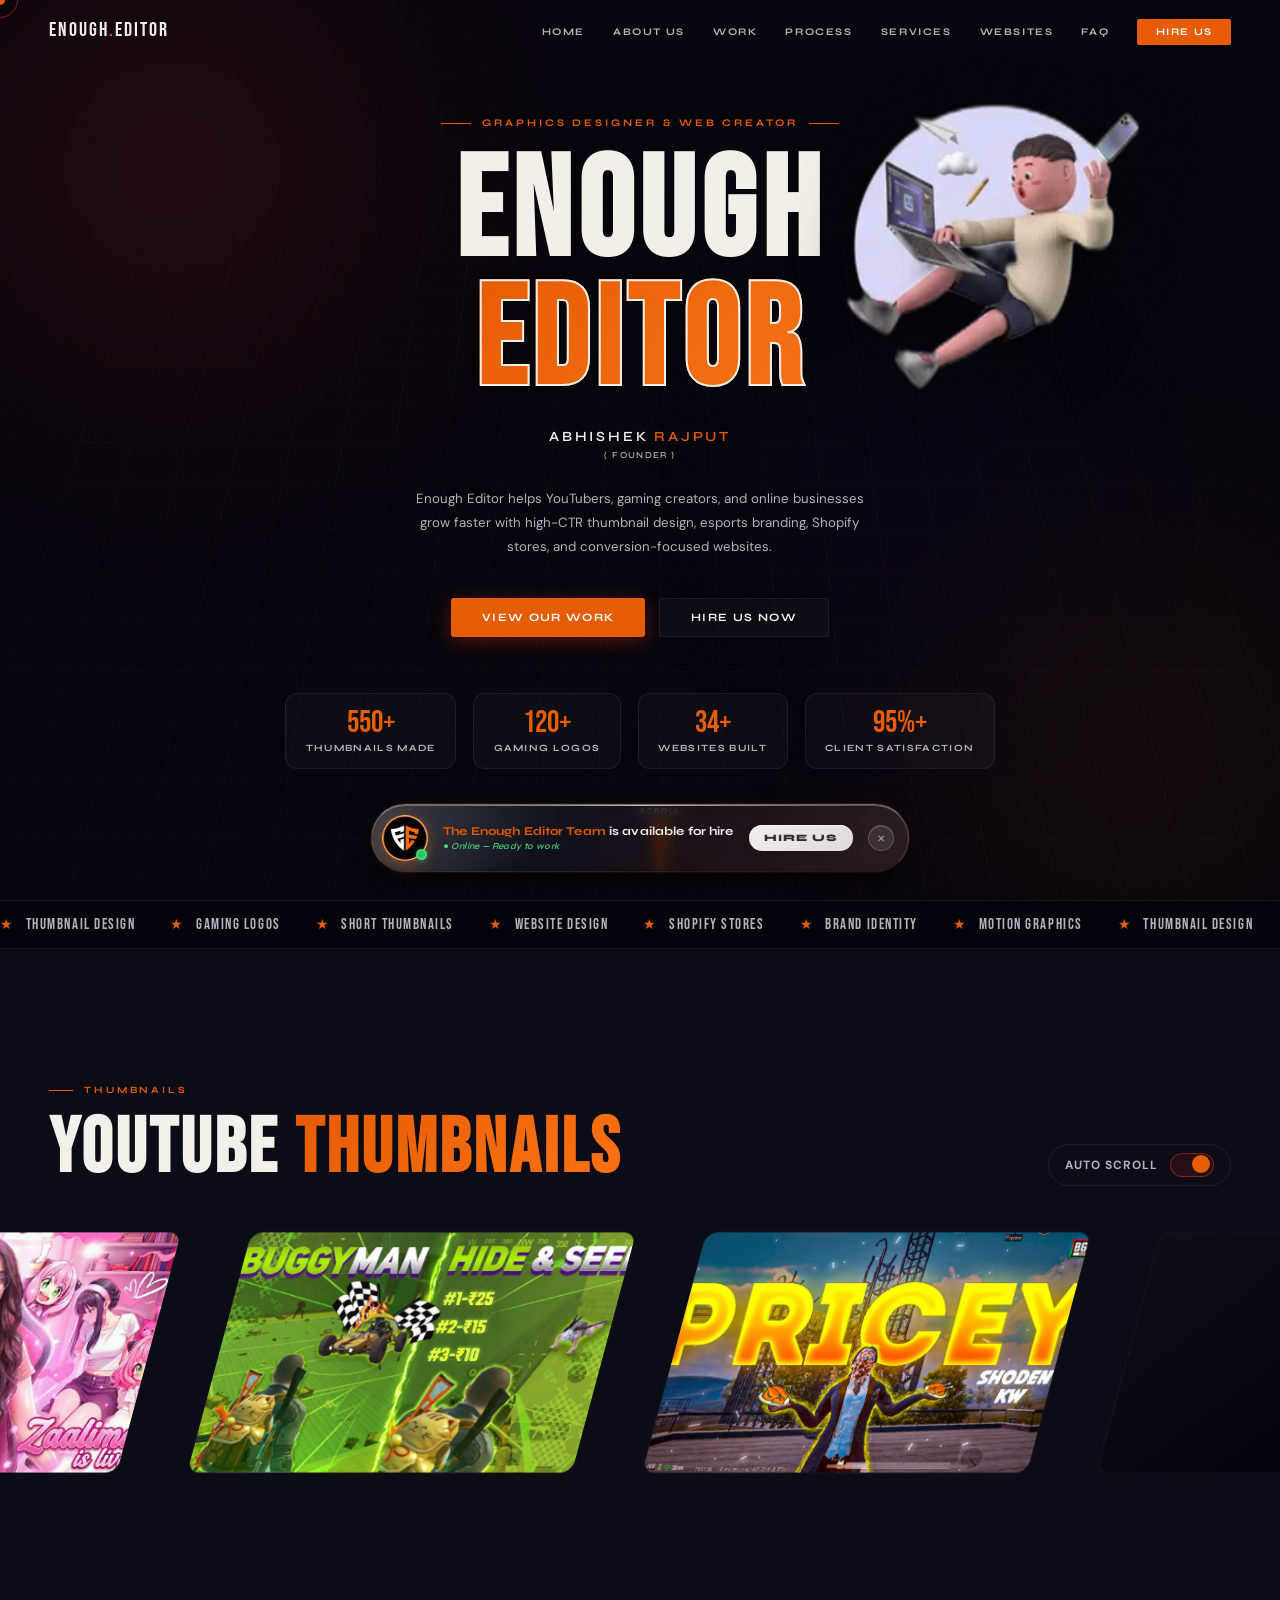
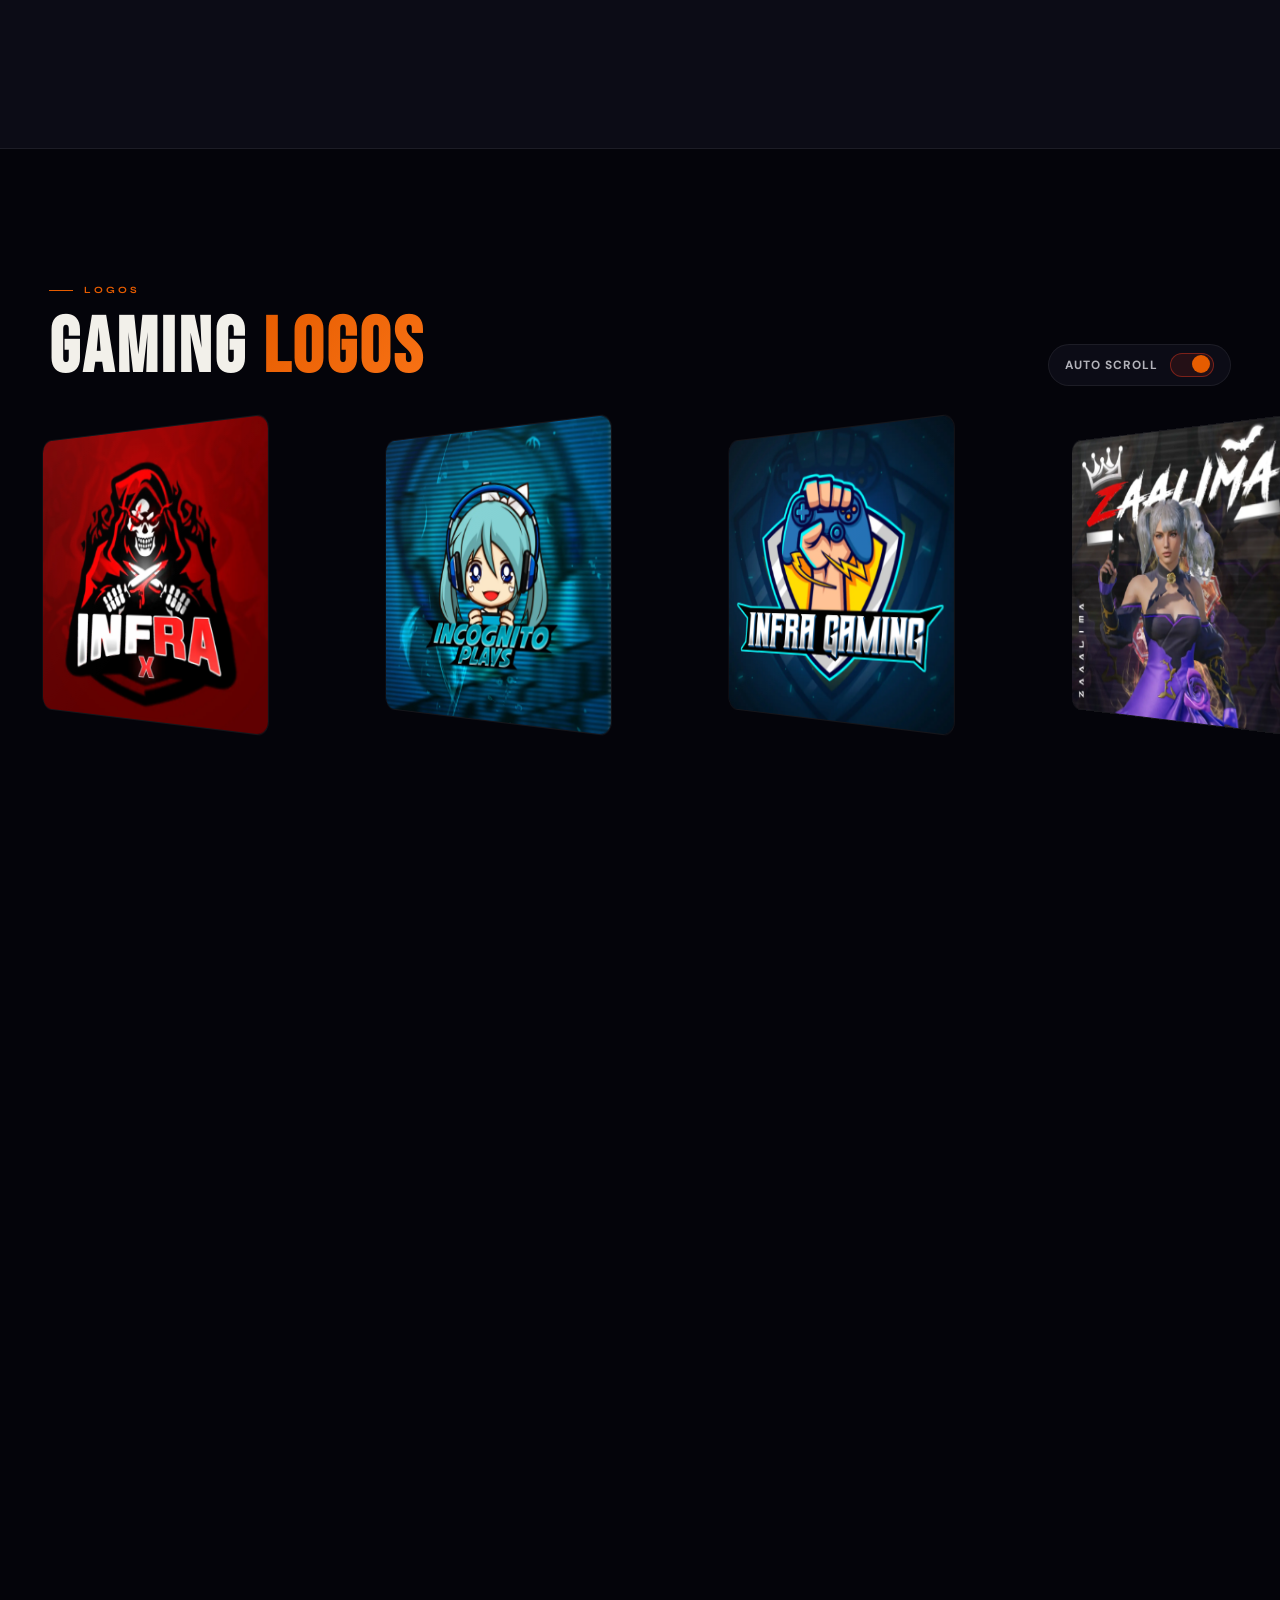
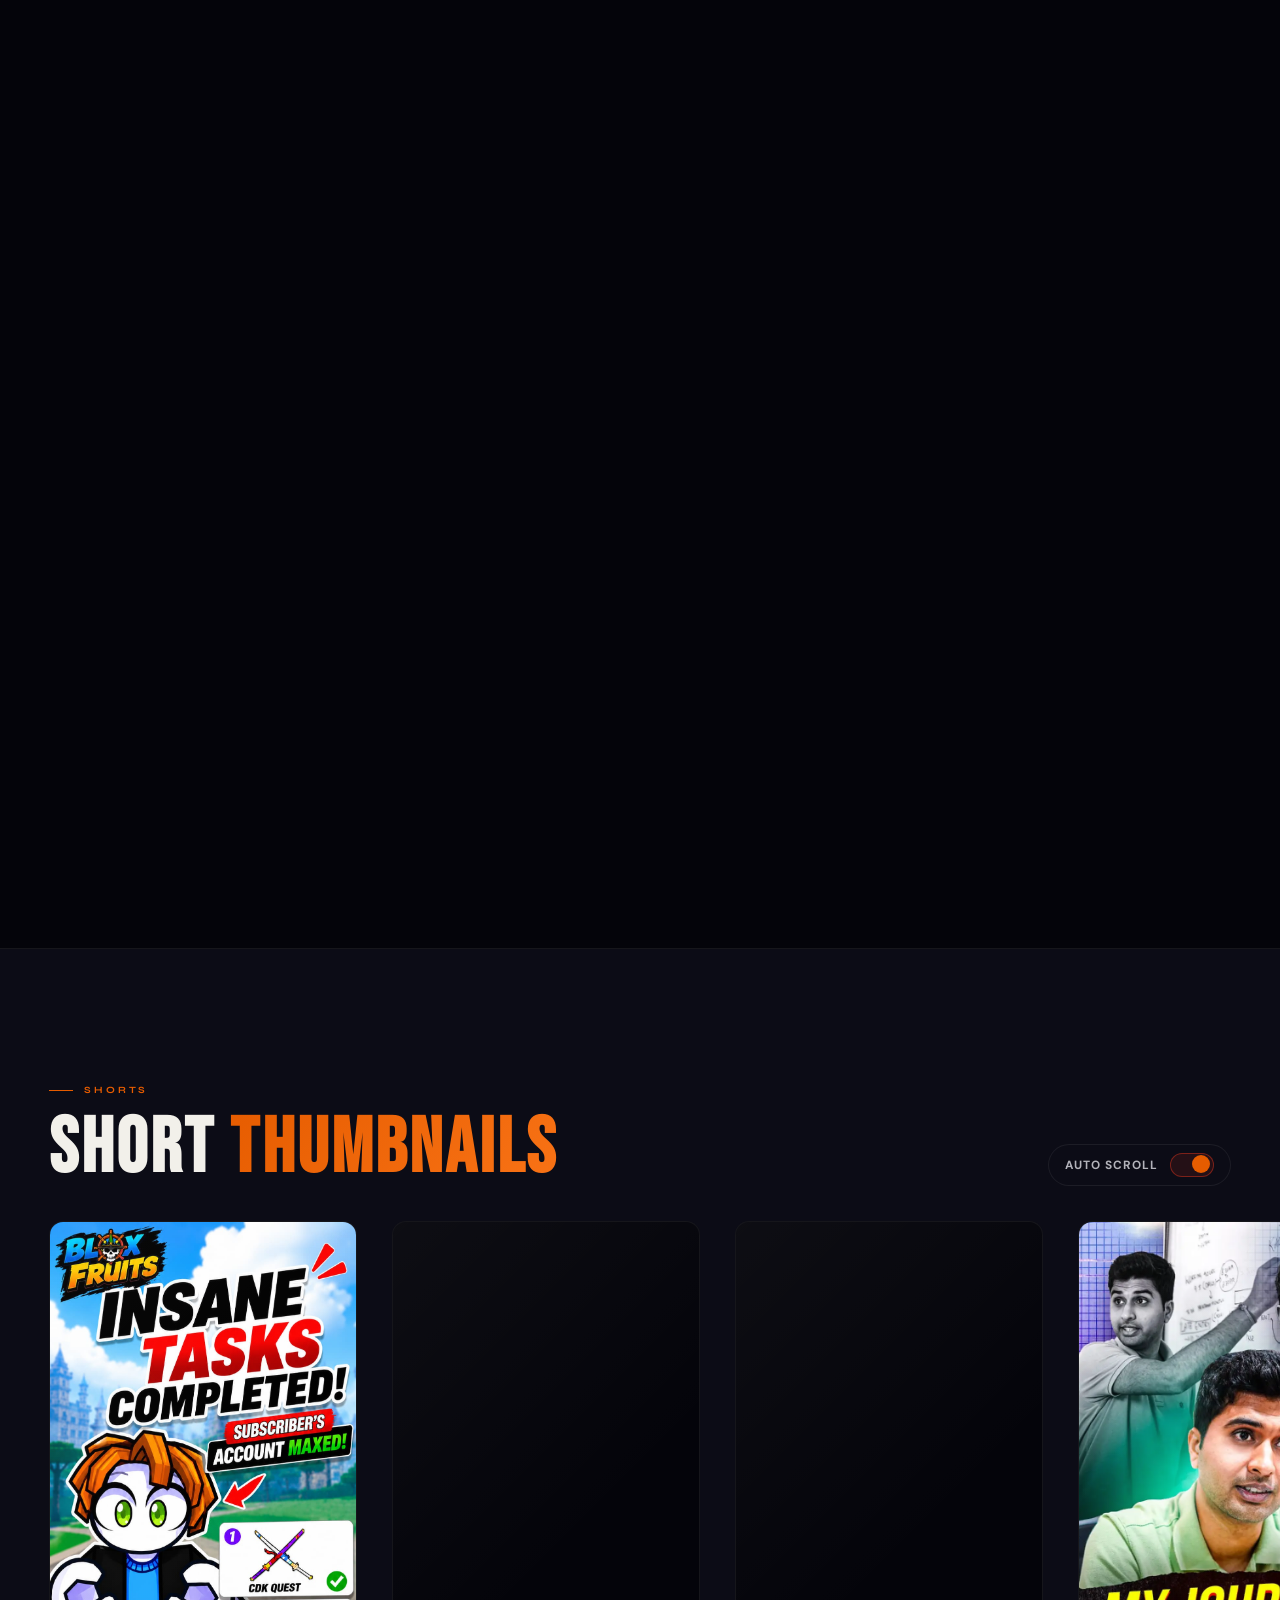
==== commit 98136e58: "Fix mobile scrolling and accidental flip behavior on website cards" ====
--- a/index.html
+++ b/index.html
@@ -102,7 +102,7 @@
   </noscript>
   <link rel="preload" href="assets/Profile Pic/favicon.webp" as="image" fetchpriority="high">
   <style>
-.no-scroll{overflow: hidden !important}*,*::before,*::after{margin: 0;padding: 0;box-sizing: border-box}:root{--bg: #04040a;--surface: #0c0c16;--accent: #e65c00;--accent2: #f97316;--gold: #ffc846;--text: #f2f0ea;--muted: #b3b3ba;--glass: rgba(255,255,255,0.03);--glass-b: rgba(255,255,255,0.07)}html{font-size: 14px;scroll-behavior: smooth}body{background: var(--bg);color: var(--text);font-family: 'DM Sans',sans-serif;overflow-x: hidden;cursor: none}#cur{position: fixed;width: 10px;height: 10px;background: var(--accent);border-radius: 50%;pointer-events: none;z-index: 200000;transform: translate(-50%,-50%);transition: width .15s,height .15s,background .2s}#cur-ring{position: fixed;width: 36px;height: 36px;border: 1.5px solid rgba(255,58,31,.5);border-radius: 50%;pointer-events: none;z-index: 199999;transform: translate(-50%,-50%);transition: all .22s cubic-bezier(.2,.8,.3,1)}body::after{content: '';position: fixed;inset: 0;pointer-events: none;z-index: 9000;opacity: .028;background-image: url("data:image/svg+xml,%3Csvg xmlns='http://www.w3.org/2000/svg' width='300' height='300'%3E%3Cfilter id='n'%3E%3CfeTurbulence type='fractalNoise' baseFrequency='.85' numOctaves='4' stitchTiles='stitch'/%3E%3C/filter%3E%3Crect width='300' height='300' filter='url(%23n)'/%3E%3C/svg%3E")}nav{position: fixed;top: 0;left: 0;right: 0;z-index: 700;display: flex;align-items: center;justify-content: space-between;padding: 1.3rem 3.5rem;transition: background .4s,border-color .4s,backdrop-filter .4s;border-bottom: 1px solid transparent}nav.scrolled{background: rgba(4,4,10,.85);border-color: var(--glass-b);backdrop-filter: blur(8px)}.logo{font-family: 'Bebas Neue',sans-serif;font-size: 1.45rem;letter-spacing: .1em;text-decoration: none;color: var(--text)}.logo span{color: var(--accent)}.nav-links{display: flex;gap: 2rem;list-style: none;align-items: center}.nav-links a{font-family: 'Syne',sans-serif;font-size: .72rem;font-weight: 700;letter-spacing: .16em;text-transform: uppercase;color: var(--muted);text-decoration: none;transition: color .2s}.nav-links a:hover{color: var(--text)}.nav-hire{background: var(--accent);color: #fff !important;padding: .48rem 1.3rem;border-radius: 2px;font-family: 'Syne',sans-serif;font-size: .72rem;font-weight: 700;letter-spacing: .12em;text-transform: uppercase;text-decoration: none;transition: background .2s,transform .2s,box-shadow .2s;box-shadow: 0 0 0 0 rgba(255,58,31,0)}.nav-hire:hover{background: #ff1f00;transform: translateY(-1px);box-shadow: 0 8px 20px rgba(255,58,31,.4)}#hero{min-height: 100vh;display: flex;align-items: center;justify-content: center;position: relative;overflow: hidden;padding: 8rem 3.5rem 9rem}.orb{position: absolute;border-radius: 50%;filter: blur(120px);pointer-events: none;animation: orbFloat 10s ease-in-out infinite}.orb1{width: 600px;height: 600px;background: radial-gradient(circle,rgba(255,58,31,.18),transparent 70%);top: -15%;left: -10%;animation-delay: 0s}.orb2{width: 500px;height: 500px;background: radial-gradient(circle,rgba(255,140,0,.12),transparent 70%);bottom: -10%;right: -8%;animation-delay: -5s}.orb3{width: 300px;height: 300px;background: radial-gradient(circle,rgba(100,60,255,.1),transparent 70%);top: 40%;left: 60%;animation-delay: -3s}@keyframes orbFloat{0%,100%{transform: translate(0,0) scale(1)}50%{transform: translate(30px,-30px) scale(1.05)}}.grid-bg{position: absolute;inset: 0;background-image: linear-gradient(rgba(255,58,31,.04) 1px,transparent 1px),linear-gradient(90deg,rgba(255,58,31,.04) 1px,transparent 1px);background-size: 60px 60px;transform: perspective(600px) rotateX(15deg) scale(1.1);transform-origin: bottom center;pointer-events: none;opacity: .7;animation: gridPulse 6s ease-in-out infinite}@keyframes gridPulse{0%,100%{opacity: .5}50%{opacity: .9}}.hero-scene{position: relative;perspective: 1200px;display: flex;flex-direction: column;align-items: center;z-index: 2;text-align: center;max-width: 900px}.hero-tag{font-family: 'Syne',sans-serif;font-size: .72rem;font-weight: 700;letter-spacing: .3em;text-transform: uppercase;color: var(--accent);margin-bottom: 1.5rem;opacity: 0;animation: fadeUp .8s .2s forwards;display: flex;align-items: center;gap: .8rem}.hero-tag::before,.hero-tag::after{content: '';display: block;width: 30px;height: 1px;background: var(--accent)}.hero-name{font-family: 'Bebas Neue',sans-serif;font-size: clamp(4rem,11vw,10rem);line-height: .92;letter-spacing: .04em;color: var(--text);opacity: 0;animation: fadeUp .9s .4s forwards;transform-style: preserve-3d}.hero-name .stroke{-webkit-text-stroke: 2px var(--text);color: transparent;display: block;background: linear-gradient(135deg,var(--accent),var(--accent2));-webkit-background-clip: text;background-clip: text;-webkit-text-fill-color: transparent}.hero-sub{font-family: 'Syne',sans-serif;font-size: 1rem;font-weight: 600;letter-spacing: .2em;text-transform: uppercase;color: var(--text);margin-top: 1.4rem;opacity: 0;animation: fadeUp .8s .6s forwards}.hero-sub span{color: var(--accent)}.hero-desc{font-size: .95rem;line-height: 1.8;color: var(--muted);max-width: 480px;margin-top: 1.8rem;opacity: 0;animation: fadeUp .8s .8s forwards}.hero-btns{display: flex;gap: 1rem;margin-top: 2.8rem;opacity: 0;animation: fadeUp .8s 1s forwards}.btn-primary{background: var(--accent);color: #fff;padding: .85rem 2.2rem;font-family: 'Syne',sans-serif;font-size: .8rem;font-weight: 700;letter-spacing: .12em;text-transform: uppercase;text-decoration: none;border-radius: 3px;transition: all .25s;box-shadow: 0 4px 20px rgba(255,58,31,.3);display: inline-flex;align-items: center;justify-content: center;gap: .6rem}.btn-primary:hover{background: #ff1f00;transform: translateY(-3px) scale(1.02);box-shadow: 0 12px 20px rgba(255,58,31,.45)}.btn-outline{border: 1.5px solid var(--glass-b);color: var(--text);padding: .85rem 2.2rem;font-family: 'Syne',sans-serif;font-size: .8rem;font-weight: 700;letter-spacing: .12em;text-transform: uppercase;text-decoration: none;border-radius: 3px;transition: all .25s;backdrop-filter: blur(8px);background: var(--glass);display: inline-flex;align-items: center;justify-content: center;gap: .6rem}.btn-outline:hover{border-color: var(--accent);color: var(--accent);transform: translateY(-3px)}.hero-float-cards{display: flex;gap: 1.2rem;margin-top: 4rem;opacity: 0;animation: fadeUp .8s 1.2s forwards}.float-card{background: var(--glass);border: 1px solid var(--glass-b);border-radius: 12px;padding: 1rem 1.4rem;backdrop-filter: blur(8px);font-family: 'Syne',sans-serif;transition: transform .3s;transform-style: preserve-3d}.float-card:hover{transform: translateY(-6px) rotateX(6deg)}.float-card .num{font-family: 'Bebas Neue',sans-serif;font-size: 2.2rem;color: var(--accent);line-height: 1}.float-card .label{font-size: .68rem;font-weight: 700;letter-spacing: .14em;text-transform: uppercase;color: var(--muted);margin-top: .2rem}.scroll-indicator{position: absolute;bottom: 2rem;left: 50%;transform: translateX(-50%);display: flex;flex-direction: column;align-items: center;gap: .4rem;opacity: 0;animation: fadeUp .6s 1.8s forwards;font-family: 'Syne',sans-serif;font-size: .6rem;letter-spacing: .2em;text-transform: uppercase;color: var(--muted);z-index: 5;pointer-events: none}.scroll-line{width: 2px;height: 50px;background: linear-gradient(var(--accent),transparent);animation: scrollLine 1.5s ease-in-out infinite;box-shadow: 0 0 8px rgba(255,115,0,0.6)}@keyframes scrollLine{0%{transform: scaleY(0);transform-origin: top}50%{transform: scaleY(1);transform-origin: top}51%{transform: scaleY(1);transform-origin: bottom}100%{transform: scaleY(0);transform-origin: bottom}}@keyframes fadeUp{from{opacity: 0;transform: translateY(30px)}to{opacity: 1;transform: translateY(0)}}section{padding: 8rem 3.5rem;position: relative}.section-label{font-family: 'Syne',sans-serif;font-size: .68rem;font-weight: 700;letter-spacing: .3em;text-transform: uppercase;color: var(--accent);display: flex;align-items: center;gap: .8rem;margin-bottom: 1.2rem}.section-label::before{content: '';display: block;width: 24px;height: 1px;background: var(--accent)}.section-title{font-family: 'Bebas Neue',sans-serif;font-size: clamp(2.8rem,6vw,5.5rem);letter-spacing: .04em;line-height: .95;margin-bottom: 3.5rem}.section-title em{font-style: normal;background: linear-gradient(135deg,var(--accent),var(--accent2));-webkit-background-clip: text;-webkit-text-fill-color: transparent;background-clip: text}#about{display: grid;grid-template-columns: 1fr 1fr;gap: 6rem;align-items: center;max-width: 1200px;margin: 0 auto}.about-visual{position: relative;perspective: 1000px}.profile-3d-wrap{transform-style: preserve-3d;transform: rotateY(-8deg) rotateX(4deg);transition: transform .5s ease}.profile-3d-wrap:hover{transform: rotateY(0deg) rotateX(0deg)}.profile-img-box{position: relative;border-radius: 50%;overflow: hidden;aspect-ratio: 1/1;background: var(--surface);border: 3px solid var(--accent);box-shadow: 0 0 0 6px rgba(255,115,0,.15),20px 20px 20px rgba(0,0,0,.6),-2px -2px 0 1px rgba(255,58,31,.2);max-width: 380px}.profile-img-box img{width: 100%;height: 100%;object-fit: cover;display: block}.badge-float{position: absolute;background: var(--accent);color: #fff;border-radius: 8px;padding: .7rem 1rem;font-family: 'Syne',sans-serif;font-size: .7rem;font-weight: 700;letter-spacing: .1em;text-transform: uppercase;box-shadow: 0 8px 20px rgba(255,58,31,.4);animation: badgeFloat 4s ease-in-out infinite}.badge-float.b1{bottom: -1.5rem;right: -2rem;animation-delay: 0s}.badge-float.b2{top: -1rem;left: -2rem;background: var(--surface);border: 1px solid var(--glass-b);color: var(--text);box-shadow: 0 8px 20px rgba(0,0,0,.4);animation-delay: -2s}.badge-float .b-num{font-family: 'Bebas Neue',sans-serif;font-size: 1.6rem;display: block;line-height: 1}.badge-float .b-txt{font-size: .6rem;opacity: .75}@keyframes badgeFloat{0%,100%{transform: translateY(0)}50%{transform: translateY(-10px)}}.about-text .section-title{margin-bottom: 1.5rem}.about-bio{color: var(--muted);line-height: 1.9;font-size: .95rem;margin-bottom: 2rem}.about-bio strong{color: var(--text);font-weight: 400}.skills-grid{display: flex;flex-wrap: wrap;gap: .6rem;margin-bottom: 2.5rem}.skill-tag{background: var(--glass);border: 1px solid var(--glass-b);padding: .4rem 1rem;border-radius: 40px;font-family: 'Syne',sans-serif;font-size: .7rem;font-weight: 600;letter-spacing: .1em;text-transform: uppercase;color: var(--text);transition: all .2s}.skill-tag:hover{border-color: var(--accent);color: var(--accent);background: rgba(255,58,31,.06)}.h-scroll-wrapper{position: relative;background: var(--surface);border-bottom: 1px solid var(--glass-b)}#gaming-logos-wrapper{background: var(--bg)}.sticky-container{position: sticky;top: 0;height: 100vh;width: 100%;overflow: hidden;display: flex;flex-direction: column;padding-top: max(90px,15vh)}.sticky-header{padding: 0 max(3.5rem,calc((100vw - 1200px) / 2));width: 100%;margin: 0 auto 2.5rem}.h-scroll-track{display: flex;gap: 2.5rem;width: max-content;will-change: transform;transform-origin: center center}.h-scroll-track[data-dir="forward"],.h-scroll-track[data-dir="reverse"]{padding: 0 max(3.5rem,calc((100vw - 1200px) / 2))}.sticky-header{display: flex;justify-content: space-between;align-items: flex-end;flex-wrap: wrap;gap: 1rem}.scroll-toggle{display: flex;align-items: center;gap: 12px;background: var(--surface);padding: 8px 16px;border-radius: 30px;border: 1px solid var(--glass-b)}.toggle-label{font-size: 0.85rem;color: var(--muted);font-weight: 700;text-transform: uppercase;letter-spacing: 1px}.switch{position: relative;display: inline-block;width: 44px;height: 24px}.switch input{opacity: 0;width: 0;height: 0}.slider{position: absolute;cursor: pointer;top: 0;left: 0;right: 0;bottom: 0;background-color: var(--glass-b);transition: .4s;border-radius: 24px}.slider:before{position: absolute;content: "";height: 18px;width: 18px;left: 3px;bottom: 3px;background-color: var(--muted);transition: .4s;border-radius: 50%}input:checked+.slider{background-color: rgba(255,58,31,0.1);border: 1px solid rgba(255,58,31,0.4)}input:checked+.slider:before{transform: translateX(18px);background-color: var(--accent)}.h-scroll-wrapper.scroll-off{height: auto !important;padding: 6rem 0}.h-scroll-wrapper.scroll-off .sticky-container{position: relative !important;height: auto !important;overflow: visible !important}.h-scroll-wrapper.scroll-off .sticky-header{margin-bottom: 3rem}.h-scroll-wrapper.scroll-off .h-scroll-track{overflow-x: auto;padding-bottom: 2rem;scroll-snap-type: x mandatory;transform: none !important;width: 100vw}.h-scroll-wrapper.scroll-off .work-slide,.h-scroll-wrapper.scroll-off .logo-slide,.h-scroll-wrapper.scroll-off .short-slide{scroll-snap-align: center}.h-scroll-wrapper.scroll-off .h-scroll-track::-webkit-scrollbar{height: 6px}.h-scroll-wrapper.scroll-off .h-scroll-track::-webkit-scrollbar-track{background: var(--surface)}.h-scroll-wrapper.scroll-off .h-scroll-track::-webkit-scrollbar-thumb{background: var(--accent);border-radius: 4px}.mobile-swipe-indicator{display: none}@media(max-width: 900px){.sticky-header{padding: 0 1.5rem;flex-direction: column;align-items: flex-start}.h-scroll-track[data-dir="forward"],.h-scroll-track[data-dir="reverse"]{padding: 0 1.5rem;gap: 1.5rem}.mobile-swipe-indicator{display: flex;flex-direction: column;align-items: center;gap: 0.4rem;font-family: 'Syne',sans-serif;font-size: 0.65rem;font-weight: 700;letter-spacing: 0.2em;text-transform: uppercase;color: var(--accent);margin-top: 1.2rem;width: 140px;align-self: center}.mobile-swipe-indicator .scroll-line{height: 35px}.h-scroll-wrapper.scroll-off .mobile-swipe-indicator{display: none !important}}.work-slide{width: 30rem;flex-shrink: 0}.work-slide .p-card{aspect-ratio: 16/10;height: auto}.logo-slide{width: 22rem;flex-shrink: 0}.logo-slide .p-card{aspect-ratio: 1;height: auto}.short-slide{width: 22rem;flex-shrink: 0}.short-slide .p-card{aspect-ratio: 9/16;height: auto}.p-card{position: relative;border-radius: 14px;overflow: hidden;background: var(--bg);border: 1px solid var(--glass-b);cursor: pointer;transition: transform .4s cubic-bezier(.2,.8,.3,1),box-shadow .4s;transform-style: preserve-3d;will-change: transform}.p-card:hover{transform: translateY(-12px) rotateX(6deg) rotateY(-3deg) scale(1.02);box-shadow: 0 20px 20px rgba(0,0,0,.5),0 0 0 1px rgba(255,58,31,.2),inset 0 1px 0 rgba(255,255,255,.06);z-index: 10}.p-card img{width: 100%;height: 100%;object-fit: cover;display: block;transition: transform .5s}.p-card:hover img{transform: scale(1.05)}.p-card-overlay{position: absolute;inset: 0;background: linear-gradient(to top,rgba(4,4,10,.92) 0%,transparent 50%);opacity: 0;transition: opacity .3s;display: flex;flex-direction: column;justify-content: flex-end;padding: 1.2rem}.p-card:hover .p-card-overlay{opacity: 1}.p-card-title{font-family: 'Syne',sans-serif;font-size: .85rem;font-weight: 700;color: #fff;margin-bottom: .2rem}.p-card-type{font-family: 'Syne',sans-serif;font-size: .62rem;font-weight: 600;letter-spacing: .14em;text-transform: uppercase;color: var(--accent)}.p-card::after{content: '';position: absolute;inset: 0;background: linear-gradient(135deg,rgba(255,255,255,.04) 0%,transparent 60%);pointer-events: none}.marquee-strip{width: 100%;overflow: hidden;border-top: 1px solid var(--glass-b);border-bottom: 1px solid var(--glass-b);padding: 1rem 0;background: var(--bg);display: flex;align-items: center}.marquee-track{display: flex;gap: 2.5rem;white-space: nowrap;animation: marquee 20s linear infinite}.marquee-track .m-item{font-family: 'Bebas Neue',sans-serif;font-size: 1.1rem;letter-spacing: .1em;color: var(--muted);display: flex;align-items: center;gap: .8rem}.marquee-track .m-item span{color: var(--accent);font-size: 1rem}@keyframes marquee{0%{transform: translateX(0)}100%{transform: translateX(-50%)}}#services{position: relative;overflow: hidden}#services::before{content: '';position: absolute;inset: 0;pointer-events: none;background: radial-gradient(ellipse 60% 50% at 20% 50%,rgba(255,115,0,.06) 0%,transparent 60%),radial-gradient(ellipse 50% 60% at 80% 50%,rgba(255,58,31,.05) 0%,transparent 60%)}.services-inner-wrap{max-width: 1200px;margin: 0 auto;position: relative;z-index: 1}.services-header{display: flex;align-items: flex-end;justify-content: space-between;margin-bottom: 3.5rem;flex-wrap: wrap;gap: 1rem}.services-header-left .section-title{margin-bottom: .5rem}.services-count{font-family: 'Bebas Neue',sans-serif;font-size: 5rem;line-height: 1;color: rgba(255,255,255,.04);letter-spacing: .02em;user-select: none;pointer-events: none}.services-grid{position: relative;display: flex;flex-direction: column;gap: 4rem;padding: 2rem 0}.services-grid::before{content: '';position: absolute;top: 0;bottom: 0;left: 50%;width: 2px;background: linear-gradient(to bottom,transparent,rgba(255,115,0,.15) 15%,rgba(255,115,0,.15) 85%,transparent);transform: translateX(-50%);z-index: 0}.timeline-progress{content: '';position: absolute;top: 0;left: 50%;width: 3px;background: linear-gradient(to bottom,rgba(255,115,0,.5),#ff7300,#ffaa00);transform: translateX(-50%);z-index: 1;height: 0%;box-shadow: 0 0 15px rgba(255,115,0,.9),0 0 20px rgba(255,115,0,.6),0 0 20px rgba(255,115,0,.4);transition: height 0.1s ease-out}.timeline-progress::after{content: '';position: absolute;bottom: 0;left: 50%;transform: translateX(-50%);width: 12px;height: 35px;background: #ffaa00;border-radius: 50%;filter: blur(6px);box-shadow: 0 0 20px #ffaa00,0 0 20px #ff7300}.s-card{background: linear-gradient(135deg,rgba(255,255,255,.04) 0%,rgba(255,255,255,.015) 100%);border: 1px solid rgba(255,255,255,.08);border-top-color: rgba(255,255,255,.14);border-radius: 20px;padding: 1.8rem 1.8rem 1.6rem;transition: border-color .35s,box-shadow .35s,transform .2s cubic-bezier(.2,.8,.3,1),opacity .5s,filter .5s;position: relative;overflow: visible;cursor: pointer;backdrop-filter: blur(8px);width: calc(50% - 3rem);margin: 0;z-index: 2;opacity: 0.3;filter: grayscale(1)}.s-card.active{opacity: 1;filter: grayscale(0)}.s-card:nth-child(odd){align-self: flex-start;text-align: right}.s-card:nth-child(even){align-self: flex-end;text-align: left}.s-card:nth-child(odd) .s-tags{justify-content: flex-end}.s-card:nth-child(odd) .s-icon{margin-left: auto;margin-right: 0}.s-card:nth-child(odd)::before{right: auto;left: 1.2rem}.timeline-dot{position: absolute;top: 50%;width: 24px;height: 24px;background: #10101e;border: 4px solid #ff7300;border-radius: 50%;z-index: 10;opacity: 0;box-shadow: 0 0 15px #ff7300,inset 0 0 5px #ff7300}.s-card:nth-child(odd) .timeline-dot{right: -3rem;transform: translate(50%,-50%) scale(0)}.s-card:nth-child(even) .timeline-dot{left: -3rem;transform: translate(-50%,-50%) scale(0)}.s-card.active .timeline-dot{opacity: 1;animation: pulseDot 2s infinite}.s-card.active:nth-child(odd) .timeline-dot{transform: translate(50%,-50%) scale(1);transition: opacity .5s .1s,transform .5s .1s cubic-bezier(.2,.8,.3,1)}.s-card.active:nth-child(even) .timeline-dot{transform: translate(-50%,-50%) scale(1);transition: opacity .5s .1s,transform .5s .1s cubic-bezier(.2,.8,.3,1)}@keyframes pulseDot{0%{box-shadow: 0 0 15px #ff7300,inset 0 0 5px #ff7300,0 0 0 0 rgba(255,115,0,0.6)}50%{box-shadow: 0 0 20px #ffaa00,inset 0 0 15px #ff7300,0 0 0 20px rgba(255,115,0,0)}100%{box-shadow: 0 0 15px #ff7300,inset 0 0 5px #ff7300,0 0 0 0 rgba(255,115,0,0)}}.s-card::before{content: attr(data-num);position: absolute;top: -0.5rem;right: 1.2rem;font-family: 'Bebas Neue',sans-serif;font-size: 5.5rem;color: rgba(255,255,255,.03);line-height: 1;pointer-events: none;letter-spacing: .02em;transition: color .35s}.s-card::after{content: '';position: absolute;inset: 0;border-radius: 20px;background: radial-gradient(400px circle at var(--x,50%) var(--y,50%),rgba(255,115,0,.15),transparent 60%);opacity: 0;transition: opacity .35s;pointer-events: none}.s-card:hover{border-color: rgba(255,115,0,.4);border-top-color: rgba(255,255,255,.3);transform: translateY(-8px) scale(1.02);box-shadow: 0 20px 20px rgba(0,0,0,.5),0 0 0 1px rgba(255,115,0,.2),inset 0 1px 0 rgba(255,255,255,.15)}.s-card:hover::after{opacity: 1}.s-card:hover::before{color: rgba(255,115,0,.06)}.s-icon{width: 44px;height: 44px;background: linear-gradient(135deg,rgba(255,115,0,.2),rgba(255,58,31,.1));border: 1px solid rgba(255,115,0,.25);border-radius: 12px;display: flex;align-items: center;justify-content: center;margin-bottom: 1.3rem;transition: all .3s;box-shadow: 0 4px 16px rgba(255,115,0,.12),inset 0 1px 0 rgba(255,255,255,.1)}.s-card:hover .s-icon{background: linear-gradient(135deg,rgba(255,115,0,.3),rgba(255,58,31,.18));border-color: rgba(255,115,0,.5);box-shadow: 0 6px 20px rgba(255,115,0,.25),inset 0 1px 0 rgba(255,255,255,.15);transform: scale(1.08) rotate(-3deg)}.s-icon svg{width: 20px;height: 20px;stroke: var(--accent);fill: none;stroke-width: 1.8}.s-title{font-family: 'Syne',sans-serif;font-size: 1.05rem;font-weight: 800;color: rgba(255,255,255,.95);margin-bottom: .55rem;letter-spacing: .01em}.s-desc{font-size: .83rem;color: var(--muted);line-height: 1.8;font-weight: 400}.s-tags{display: flex;flex-wrap: wrap;gap: .35rem;margin-top: 1.1rem}.s-tag{font-family: 'Syne',sans-serif;font-size: .58rem;font-weight: 700;letter-spacing: .12em;text-transform: uppercase;background: rgba(255,255,255,.05);border: 1px solid rgba(255,255,255,.1);padding: .22rem .65rem;border-radius: 100px;color: rgba(255,255,255,.45);transition: all .2s}.s-card:hover .s-tag{border-color: rgba(255,115,0,.3);color: rgba(255,115,0,.8);background: rgba(255,115,0,.06)}.modal-overlay{position: fixed;top: 0;left: 0;width: 100vw;height: 100vh;background: rgba(4,4,10,0.85);backdrop-filter: blur(8px);z-index: 10000;display: flex;align-items: center;justify-content: center;opacity: 0;pointer-events: none;transition: 0.3s cubic-bezier(0.2,0.8,0.3,1)}.modal-overlay.active{opacity: 1;pointer-events: auto}.modal-content{background: var(--surface);padding: 2.5rem;border-radius: 20px;border: 1px solid var(--glass-b);max-width: 420px;width: 90%;transform: translateY(30px) scale(0.95);transition: 0.4s cubic-bezier(0.2,0.8,0.3,1);position: relative;box-shadow: 0 20px 20px rgba(0,0,0,0.5)}.modal-overlay.active .modal-content{transform: translateY(0) scale(1)}.modal-close{position: absolute;top: 1.2rem;right: 1.2rem;background: var(--glass);border: 1px solid var(--glass-b);color: var(--muted);cursor: pointer;width: 32px;height: 32px;border-radius: 50%;display: flex;align-items: center;justify-content: center;font-size: 1.2rem;transition: 0.2s}.modal-close:hover{color: var(--text);background: var(--glass-b)}.modal-title{font-family: 'Syne',sans-serif;font-size: 1.6rem;margin-bottom: 0.5rem}.modal-desc{color: var(--muted);font-size: 0.95rem;margin-bottom: 2rem;line-height: 1.5}.modal-options{display: flex;flex-direction: column;gap: 0.8rem}.modal-btn{background: var(--bg);border: 1px solid var(--glass-b);padding: 1.2rem;border-radius: 12px;color: var(--text);cursor: pointer;font-family: 'DM Sans',sans-serif;font-size: 1rem;font-weight: 600;transition: 0.2s;text-align: left;display: flex;align-items: center;gap: 1rem}.modal-btn:hover{border-color: var(--accent);background: rgba(255,115,0,0.05);transform: translateY(-2px)}.modal-btn svg{flex-shrink: 0}#websites{background: var(--bg);padding: 8rem 3.5rem;overflow: hidden}.websites-inner{max-width: 1200px;margin: 0 auto}.websites-grid{display: grid;grid-template-columns: repeat(2,1fr);gap: 1.5rem;margin-top: 1rem}.w-card{position: relative;aspect-ratio: 16/10;perspective: 2000px;cursor: pointer;background: transparent;border: none}.w-card-inner{position: relative;width: 100%;height: 100%;transition: transform 0.9s cubic-bezier(0.19,1,0.22,1);transform-style: preserve-3d}.w-card.flipped .w-card-inner{transform: rotateY(180deg) scale(1.05)}.w-card-front,.w-card-back{position: absolute;inset: 0;width: 100%;height: 100%;backface-visibility: hidden;border-radius: 20px;overflow: hidden;border: 1px solid var(--glass-b);box-shadow: 0 15px 20px rgba(0,0,0,0.3)}.w-card-front{background: var(--surface);display: flex;flex-direction: column}.w-card-back{background: linear-gradient(145deg,#0c0c16,#151525);transform: rotateY(180deg) translateZ(1px);padding: 1.8rem;display: flex;flex-direction: column;border: 1px solid rgba(255,115,0,0.2)}.w-card .w-overlay{position: absolute;inset: 0;background: linear-gradient(to top,rgba(0,0,0,1) 0%,rgba(0,0,0,0.7) 35%,transparent 70%);display: flex;flex-direction: column;justify-content: flex-end;padding: 1.5rem;z-index: 2}.back-header{margin-bottom: 1.2rem;border-bottom: 1px solid rgba(255,255,255,0.05);padding-bottom: 0.8rem}.back-title{font-family: 'Bebas Neue',sans-serif;font-size: 1.8rem;color: var(--accent);letter-spacing: 1px}.back-list{list-style: none;display: flex;flex-direction: column;gap: 0.6rem;overflow-y: auto;padding-right: 5px}.back-list::-webkit-scrollbar{width: 4px}.back-list::-webkit-scrollbar-thumb{background: var(--glass-b);border-radius: 10px}.back-item{display: flex;gap: 0.8rem;font-size: 0.78rem;line-height: 1.4;color: rgba(255,255,255,0.8)}.back-item svg{flex-shrink: 0;width: 14px;height: 14px;stroke: var(--accent);margin-top: 2px}.back-item strong{color: #fff;font-weight: 700;margin-right: 4px}.view-website-btn{margin-top: auto;padding: .6rem 1.4rem;background: var(--accent);color: #fff;text-decoration: none;border-radius: 6px;font-family: 'Syne',sans-serif;font-size: .7rem;font-weight: 800;text-transform: uppercase;letter-spacing: .12em;width: fit-content;display: flex;align-items: center;gap: .6rem;transition: all .3s cubic-bezier(.2,.8,.3,1);position: relative;z-index: 100;pointer-events: auto;transform: translateZ(20px)}.view-website-btn:hover{background: #fff;color: var(--bg);transform: translateY(-3px);box-shadow: 0 10px 20px rgba(255,115,0,0.3)}.browser-bar{background: #141420;padding: .6rem 1rem;display: flex;align-items: center;gap: .5rem;border-bottom: 1px solid rgba(255,255,255,0.05);flex-shrink: 0}.browser-dot{width: 9px;height: 9px;border-radius: 50%}.bd1{background: #ff5f56;box-shadow: 0 0 5px rgba(255,95,86,0.3)}.bd2{background: #ffbd2e;box-shadow: 0 0 5px rgba(255,189,46,0.3)}.bd3{background: #27c93f;box-shadow: 0 0 5px rgba(39,201,63,0.3)}.browser-url{flex: 1;background: rgba(255,255,255,0.03);border: 1px solid rgba(255,255,255,0.05);border-radius: 6px;height: 18px;margin-left: 0.5rem;display: flex;align-items: center;justify-content: center;font-size: 0.6rem;color: rgba(255,255,255,0.85);font-family: 'DM Sans',sans-serif;letter-spacing: 0.04em}.w-label{font-family: 'Syne',sans-serif;font-size: .62rem;font-weight: 700;letter-spacing: .18em;text-transform: uppercase;color: var(--accent);margin-bottom: .3rem}.w-name{font-family: 'Bebas Neue',sans-serif;font-size: 1.9rem;letter-spacing: .06em;color: #fff;line-height: 1}.w-platform{display: inline-flex;align-items: center;gap: .5rem;background: rgba(255,115,0,0.12);border: 1px solid var(--accent);padding: .35rem .9rem;border-radius: 20px;font-family: 'Syne',sans-serif;font-size: .6rem;font-weight: 700;letter-spacing: .1em;text-transform: uppercase;color: var(--accent);margin-top: .8rem;width: fit-content}.w-platform svg{width: 12px;height: 12px}.flip-hint{position: absolute;bottom: 1.2rem;right: 1.5rem;font-size: 0.55rem;font-weight: 800;letter-spacing: 0.12em;color: rgba(255,255,255,0.4);text-transform: uppercase;display: flex;align-items: center;gap: 0.5rem;transition: all 0.3s cubic-bezier(.2,.8,.3,1);pointer-events: none}.w-card:hover .flip-hint{color: var(--accent);transform: translateX(-5px)}.flip-hint svg{width: 12px;height: 12px;stroke: var(--accent);stroke-width: 3}#hire{padding: 10rem 3.5rem;position: relative;overflow: hidden;text-align: center}.hire-bg{position: absolute;inset: 0;pointer-events: none;background: radial-gradient(ellipse 80% 60% at 50% 50%,rgba(255,58,31,.08),transparent);animation: hirePulse 6s ease-in-out infinite}@keyframes hirePulse{0%,100%{opacity: .6}50%{opacity: 1}}.hire-grid{position: absolute;inset: 0;background-image: linear-gradient(rgba(255,58,31,.03) 1px,transparent 1px),linear-gradient(90deg,rgba(255,58,31,.03) 1px,transparent 1px);background-size: 40px 40px;pointer-events: none}.hire-inner{position: relative;z-index: 1;max-width: 800px;margin: 0 auto}.hire-avail{display: inline-flex;align-items: center;gap: .6rem;background: rgba(39,201,63,.1);border: 1px solid rgba(39,201,63,.2);padding: .4rem 1rem;border-radius: 40px;font-family: 'Syne',sans-serif;font-size: .65rem;font-weight: 700;letter-spacing: .14em;text-transform: uppercase;color: #27c93f;margin-bottom: 2rem}.hire-avail::before{content: '';width: 6px;height: 6px;border-radius: 50%;background: #27c93f;animation: pulse 2s infinite}@keyframes pulse{0%,100%{box-shadow: 0 0 0 0 rgba(39,201,63,.4)}50%{box-shadow: 0 0 0 8px rgba(39,201,63,0)}}.hire-title{font-family: 'Bebas Neue',sans-serif;font-size: clamp(3rem,8vw,7rem);letter-spacing: .04em;line-height: .92;margin-bottom: 1.5rem}.hire-title .line2{display: block;background: linear-gradient(135deg,var(--accent),var(--accent2),var(--gold));-webkit-background-clip: text;-webkit-text-fill-color: transparent;background-clip: text}.hire-sub{font-size: .95rem;color: var(--muted);line-height: 1.8;max-width: 520px;margin: 0 auto 3rem}.hire-btns{display: flex;gap: 1rem;justify-content: center;flex-wrap: wrap}.hire-contact-row{display: flex;gap: 2rem;justify-content: center;flex-wrap: wrap;margin-top: 3rem;padding-top: 3rem;border-top: 1px solid var(--glass-b)}.contact-item{display: flex;align-items: center;gap: .8rem;font-family: 'Syne',sans-serif;font-size: .78rem;font-weight: 600;letter-spacing: .08em;color: var(--muted);text-decoration: none;transition: color .2s}.contact-item:hover{color: var(--text)}.contact-item svg{width: 16px;height: 16px;stroke: var(--accent);fill: none;stroke-width: 2}footer{padding: 2.5rem 3.5rem 7rem;border-top: 1px solid var(--glass-b);display: flex;align-items: center;justify-content: space-between;flex-wrap: wrap;gap: 1rem}.footer-logo{font-family: 'Bebas Neue',sans-serif;font-size: 1.1rem;letter-spacing: .12em;color: var(--muted)}.footer-logo span{color: var(--accent)}.footer-copy{font-size: .75rem;color: var(--muted);font-family: 'Syne',sans-serif;letter-spacing: .06em}.footer-social{display: flex;gap: 1rem}.footer-social a{width: 34px;height: 34px;border-radius: 8px;background: var(--glass);border: 1px solid var(--glass-b);display: flex;align-items: center;justify-content: center;transition: all .2s}.footer-social a:hover{background: rgba(255,58,31,.12);border-color: rgba(255,58,31,.3)}.footer-social a svg{width: 14px;height: 14px;stroke: var(--muted);fill: none;stroke-width: 2;transition: stroke .2s}.footer-social a:hover svg{stroke: var(--accent)}.reveal{opacity: 0;transform: translateY(40px);transition: opacity .8s,transform .8s cubic-bezier(.2,.8,.3,1)}.reveal.visible{opacity: 1;transform: translateY(0)}.reveal-left{opacity: 0;transform: translateX(-50px);transition: opacity .8s,transform .8s cubic-bezier(.2,.8,.3,1)}.reveal-left.visible{opacity: 1;transform: translateX(0)}.reveal-right{opacity: 0;transform: translateX(50px);transition: opacity .8s,transform .8s cubic-bezier(.2,.8,.3,1)}.reveal-right.visible{opacity: 1;transform: translateX(0)}.delay-1{transition-delay: .1s}.delay-2{transition-delay: .2s}.delay-3{transition-delay: .3s}.delay-4{transition-delay: .4s}.delay-5{transition-delay: .5s}.nav-hamburger{display: none;flex-direction: column;justify-content: center;gap: 5px;background: none;border: none;cursor: pointer;padding: 4px;z-index: 800}.nav-hamburger span{display: block;width: 24px;height: 2px;background: var(--text);border-radius: 2px;transition: all .3s}.nav-hamburger.open span:nth-child(1){transform: translateY(7px) rotate(45deg)}.nav-hamburger.open span:nth-child(2){opacity: 0}.nav-hamburger.open span:nth-child(3){transform: translateY(-7px) rotate(-45deg)}.mobile-menu{display: none;position: fixed;top: 0;left: 0;right: 0;bottom: 0;background: rgba(4,4,10,.97);backdrop-filter: blur(8px);z-index: 750;flex-direction: column;align-items: center;justify-content: center;gap: 2.5rem;opacity: 0;transition: opacity .3s}.mobile-menu.open{display: flex;opacity: 1}.mobile-menu a{font-family: 'Bebas Neue',sans-serif;font-size: 2.5rem;letter-spacing: .1em;color: var(--text);text-decoration: none;transform: translateY(30px);opacity: 0;transition: transform 0.5s cubic-bezier(0.2,0.8,0.3,1),opacity 0.5s,color 0.2s}.mobile-menu.open a{transform: translateY(0);opacity: 1}.mobile-menu.open a:nth-of-type(1){transition-delay: 0.1s}.mobile-menu.open a:nth-of-type(2){transition-delay: 0.15s}.mobile-menu.open a:nth-of-type(3){transition-delay: 0.2s}.mobile-menu.open a:nth-of-type(4){transition-delay: 0.25s}.mobile-menu.open a:nth-of-type(5){transition-delay: 0.3s}.mobile-menu.open a:nth-of-type(6){transition-delay: 0.35s}.mobile-menu a:hover,.mobile-menu a:active{color: var(--accent)}.mobile-menu .mob-hire{background: var(--accent);color: #fff !important;padding: .6rem 2.5rem;border-radius: 4px;font-size: 2rem}.mob-close{position: absolute;top: 1.5rem;right: 1.5rem;background: rgba(255,255,255,.08);border: 1px solid rgba(255,255,255,.12);border-radius: 50%;width: 44px;height: 44px;display: flex;align-items: center;justify-content: center;color: var(--text);cursor: pointer;transition: all .2s}.mob-close:hover{background: rgba(255,115,0,.15);border-color: rgba(255,115,0,.4);color: var(--accent)}@media(max-width:900px){#cur,#cur-ring{display: none}body{cursor: auto}nav{padding: 1rem 1.5rem}.nav-links{display: none}.nav-hamburger{display: flex}section{padding: 5rem 1.5rem}#hero{padding: 6rem 1.5rem 3rem}#about{grid-template-columns: 1fr;gap: 3rem}.profile-img-box{max-width: 240px;margin: 0 auto}.about-text{text-align: center;display: flex;flex-direction: column;align-items: center}.skills-grid{justify-content: center}#services,#websites{overflow: visible !important}.services-inner-wrap .section-label,.services-inner-wrap .section-title{margin-left: -1.5rem;margin-right: -1.5rem;padding-left: 1.5rem;padding-right: 1.5rem;width: auto}.services-inner-wrap .section-label{position: sticky;z-index: 20;background: var(--surface);top: 35px;padding-top: 2rem;margin-bottom: 0;box-shadow: none}.services-inner-wrap .section-title{position: sticky;z-index: 20;background: var(--surface);top: 80px;padding-bottom: 1rem}.services-grid{display: flex;flex-direction: column;gap: 2rem;padding: 1.5rem 0}.services-grid::before{display: block;left: 10px;transform: none}.timeline-progress{left: 10px;transform: none}.s-card{width: calc(100% - 30px);padding: 1.2rem;align-self: flex-end !important;position: sticky;text-align: left !important}.timeline-dot{display: block}.s-card:nth-child(1){top: 130px;z-index: 1}.s-card:nth-child(2){top: 145px;z-index: 2}.s-card:nth-child(3){top: 160px;z-index: 3}.s-card:nth-child(4){top: 175px;z-index: 4}.s-card:nth-child(5){top: 190px;z-index: 5}.s-card:nth-child(6){top: 205px;z-index: 6}.s-card:nth-child(odd) .s-tags{justify-content: flex-start}.s-card:nth-child(odd) .s-icon{margin-left: 0;margin-right: auto}.s-card:nth-child(odd)::before{right: 0.5rem;left: auto}.s-card:nth-child(odd) .timeline-dot,.s-card:nth-child(even) .timeline-dot{left: -19px;right: auto;transform: translate(-50%,-50%) scale(0)}.s-card.active:nth-child(odd) .timeline-dot,.s-card.active:nth-child(even) .timeline-dot{transform: translate(-50%,-50%) scale(1)}.s-title{font-size: .9rem;margin-bottom: .4rem}.s-desc{font-size: .7rem;line-height: 1.4;margin-bottom: .8rem}.s-icon{width: 28px;height: 28px;margin-bottom: .6rem;border-radius: 8px}.s-icon svg{width: 14px;height: 14px}.s-tag{font-size: .45rem;padding: .2rem .4rem}.s-tags{gap: .3rem;flex-wrap: wrap}.s-card::before{font-size: 2.5rem;top: -0.2rem}.websites-grid{grid-template-columns: repeat(2,1fr)}.hero-float-cards{flex-wrap: wrap;justify-content: center;gap: .8rem}.float-card{min-width: 120px;padding: 1rem 1.2rem}#hire{padding: 6rem 1.5rem}footer{padding: 2rem 1.5rem 6rem;flex-direction: column;align-items: center;text-align: center}.hero-char{width: 180px;right: 0;top: 12%;opacity: 0.55}.hire-char{display: none}.scroll-toggle{scale: .85;transform-origin: right}}@media(max-width:600px){html{font-size: 13px}#hero{padding: 3.2rem 1.2rem 2rem;align-items: center;min-height: 100svh}.scroll-indicator{display: none}.hero-scene{align-items: center;text-align: center;max-width: 100%}.hero-tag{font-size: .62rem;letter-spacing: .2em}.hero-name{font-size: clamp(3.5rem,17vw,6rem)}.hero-btns{flex-direction: column;width: 100%;gap: .8rem;align-items: center;margin-top: 1.5rem}.btn-primary,.btn-outline{text-align: center;width: 90%;max-width: 320px;justify-content: center}.hero-float-cards{display: grid;grid-template-columns: 1fr 1fr;gap: .7rem;width: 100%;margin-top: 1.5rem}.float-card{padding: .9rem 1rem}.float-card .num{font-size: 1.5rem}.hero-char{display: none}.sticky-header{padding: .8rem 1.2rem}.section-title{font-size: clamp(1.6rem,9vw,3rem)}.p-card{border-radius: 10px}.work-slide,.logo-slide{min-width: 260px}.short-slide{min-width: 150px}.about-stats{grid-template-columns: 1fr 1fr}.s-card{padding: 1.6rem}#services{z-index: 4;overflow: visible !important}.pills-section{z-index: 5}#websites{z-index: 6;overflow: visible !important}#hire{z-index: 7}#websites .section-label,#websites .section-title{position: sticky;z-index: 10;background: var(--bg);margin-left: -1.5rem;margin-right: -1.5rem;padding-left: 1.5rem;padding-right: 1.5rem;width: auto}#websites .section-label{top: 35px;padding-top: 2rem;margin-bottom: 0;box-shadow: none}#websites .section-title{top: 80px;padding-bottom: 1rem}.websites-grid{grid-template-columns: repeat(2,1fr);gap: 1rem}.w-card{aspect-ratio: auto;height: 230px;position: relative;top: auto !important;z-index: auto !important}.w-card:nth-child(1),.w-card:nth-child(2),.w-card:nth-child(3),.w-card:nth-child(4),.w-card:nth-child(5){top: auto !important;z-index: auto !important}.w-card-back{padding: 1rem}.back-title{font-size: 1.1rem;margin-bottom: 0.6rem}.back-list{gap: 0.3rem;max-height: 140px;overscroll-behavior: contain}.back-item{font-size: 0.65rem;line-height: 1.3}.view-website-btn{padding: 0.4rem 1rem;font-size: 0.62rem}.flip-hint{display: none !important}.w-name{font-size: 1.3rem}.w-platform{padding: .25rem .6rem;font-size: .55rem;margin-top: .6rem}.w-card .w-overlay{padding: 1rem}#hire{padding: 4rem 1.2rem}.hire-title{font-size: clamp(2.5rem,13vw,5rem)}.hire-btns{flex-direction: column;align-items: center}.btn-primary,.btn-outline{width: 90%;max-width: 320px}.hire-contact-row{gap: 1.2rem}.contact-item{font-size: .7rem}footer{padding: 1.5rem 1.2rem 6rem;gap: .8rem}.footer-social{gap: .8rem}.modal-content{width: 95%;padding: 2rem 1.2rem}.gallery-content{padding: 1.5rem !important}.gallery-grid{grid-template-columns: 1fr 1fr;gap: .8rem}}.gallery-content{max-width: 1400px !important;width: 95% !important;max-height: 90vh;overflow-y: auto;padding: 3rem !important}.gallery-content::-webkit-scrollbar{width: 8px}.gallery-content::-webkit-scrollbar-track{background: var(--bg);border-radius: 4px}.gallery-content::-webkit-scrollbar-thumb{background: var(--glass-b);border-radius: 4px}.gallery-content::-webkit-scrollbar-thumb:hover{background: var(--accent)}.gallery-grid{display: grid;grid-template-columns: repeat(auto-fill,minmax(300px,1fr));gap: 1.5rem}.gallery-item{border-radius: 12px;overflow: hidden;border: 1px solid var(--glass-b);aspect-ratio: 16/9;position: relative;transition: transform 0.3s,box-shadow 0.3s}.gallery-item:hover{transform: translateY(-5px);box-shadow: 0 10px 20px rgba(0,0,0,0.5),0 0 0 1px rgba(255,115,0,0.3);z-index: 2}.gallery-item img{width: 100%;height: 100%;object-fit: cover;display: block;transition: transform 0.4s}.gallery-item:hover img{transform: scale(1.05)}.float-char{position: absolute;pointer-events: none;animation: floatAnim 4s ease-in-out infinite;filter: drop-shadow(0 20px 30px rgba(0,0,0,0.5));z-index: 10}.hero-char{top: 10%;right: 10%;width: 320px}.hire-char{bottom: 80%;right: 5%;width: 220px;animation-duration: 5s}@keyframes floatAnim{0%,100%{transform: translateY(0) rotate(-2deg)}50%{transform: translateY(-25px) rotate(2deg)}}@media (max-width: 1024px){.hero-char{width: 220px;right: 5%;top: 5%;opacity: 0.5}.hire-char{width: 150px;right: 0;bottom: 90%}}.hire-toast{position: fixed;bottom: 2rem;left: 50%;transform: translateX(-50%) translateY(140px);z-index: 9995;display: flex;align-items: center;gap: 1.1rem;background: linear-gradient(135deg,rgba(255,255,255,.13) 0%,rgba(255,255,255,.04) 40%,rgba(255,115,0,.06) 100%);backdrop-filter: blur(8px) saturate(1.8) brightness(1.1);-webkit-backdrop-filter: blur(8px) saturate(1.8) brightness(1.1);border: 1px solid rgba(255,255,255,.22);border-top-color: rgba(255,255,255,.38);border-bottom-color: rgba(255,255,255,.08);border-radius: 100px;padding: .7rem 1rem .7rem .7rem;box-shadow: 0 8px 20px rgba(0,0,0,.45),0 2px 8px rgba(0,0,0,.3),inset 0 1px 0 rgba(255,255,255,.25),inset 0 -1px 0 rgba(0,0,0,.15),0 0 0 1px rgba(255,115,0,.12),0 0 20px rgba(255,115,0,.08);transition: transform .65s cubic-bezier(.2,.8,.3,1),opacity .5s;opacity: 0;min-width: 320px;cursor: default;position: fixed}.hire-toast::before{content: '';position: absolute;inset: 0;border-radius: 100px;pointer-events: none;background: linear-gradient(105deg,rgba(255,255,255,.18) 0%,rgba(255,255,255,0) 30%,rgba(255,115,0,.06) 60%,rgba(255,255,255,.1) 100%);opacity: .7}.hire-toast::after{content: '';position: absolute;top: 0;left: 10%;right: 10%;height: 1px;background: linear-gradient(90deg,transparent,rgba(255,255,255,.6),transparent);border-radius: 100px;pointer-events: none}.hire-toast.show{transform: translateX(-50%) translateY(0);opacity: 1}.hire-toast.hide{transform: translateX(-50%) translateY(160px);opacity: 0;pointer-events: none}.toast-avatar-wrap{position: relative;flex-shrink: 0}.toast-avatar{width: 46px;height: 46px;border-radius: 50%;background: linear-gradient(135deg,var(--accent),#ffb347);display: flex;align-items: center;justify-content: center;font-family: 'Bebas Neue',sans-serif;font-size: 1.1rem;color: #fff;overflow: hidden;border: 1.5px solid rgba(255,255,255,.3);box-shadow: 0 4px 16px rgba(255,115,0,.35),inset 0 1px 0 rgba(255,255,255,.3)}.toast-avatar img{width: 100%;height: 100%;object-fit: cover;display: block}.online-dot{position: absolute;bottom: 1px;right: 1px;width: 11px;height: 11px;border-radius: 50%;background: #22c55e;border: 2px solid rgba(255,255,255,.2);box-shadow: 0 0 6px rgba(34,197,94,.6);animation: pulseDot 2s ease-in-out infinite}@keyframes pulseDot{0%,100%{box-shadow: 0 0 0 0 rgba(34,197,94,.5)}50%{box-shadow: 0 0 0 5px rgba(34,197,94,0)}}.toast-text{flex: 1;position: relative;font-family: 'Syne',sans-serif;font-size: .86rem;font-weight: 700;color: rgba(255,255,255,.95);letter-spacing: .01em;line-height: 1.3}.toast-text span{color: var(--accent)}.toast-status{display: block;font-size: .65rem;font-weight: 500;color: #4ade80;letter-spacing: .04em;margin-top: .1rem}.toast-btn{background: linear-gradient(135deg,rgba(255,255,255,.95),rgba(255,255,255,.85));color: rgba(0,0,0,.85);font-family: 'Syne',sans-serif;font-weight: 800;font-size: .7rem;letter-spacing: .1em;text-transform: uppercase;padding: .52rem 1.1rem;border-radius: 100px;flex-shrink: 0;transition: all .22s;white-space: nowrap;border: none;cursor: pointer;box-shadow: 0 2px 12px rgba(0,0,0,.25),inset 0 1px 0 rgba(255,255,255,.8)}.toast-btn:hover{background: linear-gradient(135deg,var(--accent),var(--accent2));color: #fff;box-shadow: 0 4px 20px rgba(255,115,0,.45),inset 0 1px 0 rgba(255,255,255,.2);transform: scale(1.05)}.toast-close{width: 26px;height: 26px;border-radius: 50%;flex-shrink: 0;background: rgba(255,255,255,.1);border: 1px solid rgba(255,255,255,.18);color: rgba(255,255,255,.6);cursor: pointer;display: flex;align-items: center;justify-content: center;font-size: .7rem;transition: all .2s;box-shadow: inset 0 1px 0 rgba(255,255,255,.15)}.toast-close:hover{background: rgba(255,80,80,.25);border-color: rgba(255,80,80,.4);color: #ff6b6b}@media(max-width:600px){.hire-toast{left: .8rem;right: .8rem;transform: translateX(0) translateY(140px);min-width: 0;bottom: 1.2rem;padding: .6rem .85rem .6rem .65rem;gap: .7rem;border-radius: 20px}.hire-toast.show{transform: translateX(0) translateY(0);opacity: 1}.hire-toast.hide{transform: translateX(0) translateY(160px);opacity: 0}.toast-text{font-size: .78rem}.toast-btn{font-size: .64rem;padding: .4rem .85rem}.toast-avatar{width: 40px;height: 40px}}.pills-section{padding: 7rem 0 5rem;overflow: hidden;background: var(--bg);position: relative}.pills-section .pills-header{text-align: center;margin-bottom: 3.5rem;padding: 0 2rem}.pills-track{display: flex;gap: 1.5rem;align-items: stretch;padding: 0 4rem;justify-content: center;flex-wrap: nowrap;height: 580px;max-width: 100%;width: 100%}.pill-card{flex: 0 0 140px;border-radius: 100px;overflow: hidden;position: relative;transition: flex .55s cubic-bezier(.2,.8,.3,1),box-shadow .4s;cursor: pointer;border: 1px solid rgba(255,255,255,.06);background: var(--surface)}.pill-card:hover,.pill-card.active{flex: 0 0 480px;box-shadow: 0 20px 20px rgba(0,0,0,.6),0 0 0 1px rgba(255,115,0,.2)}.pill-card img{width: 100%;height: 100%;object-fit: cover;display: block;transition: transform .55s cubic-bezier(.2,.8,.3,1),filter .4s;filter: brightness(.45) saturate(.8)}.pill-card:hover img{transform: scale(1.06);filter: brightness(.75) saturate(1.1)}@media(max-width:900px){.pill-card:hover img{transform: none !important;filter: brightness(0.6) saturate(1.0) !important}}.pill-label{position: absolute;inset: 0;display: flex;align-items: flex-end;padding: 1.5rem 1.2rem;background: linear-gradient(to top,rgba(4,4,10,.9) 0%,rgba(4,4,10,.3) 40%,transparent 70%);transition: opacity .3s}.pill-label-text{font-family: 'Syne',sans-serif;font-weight: 800;font-size: .8rem;letter-spacing: .12em;text-transform: uppercase;color: rgba(255,255,255,.9);white-space: nowrap;writing-mode: vertical-rl;text-orientation: mixed;transform: rotate(180deg);transition: all .4s cubic-bezier(.2,.8,.3,1);opacity: .85}.pill-card:hover .pill-label-text,.pill-card.active .pill-label-text{writing-mode: horizontal-tb;transform: none;font-size: .85rem;opacity: 1;color: #fff}.pill-label-sub{font-family: 'DM Sans',sans-serif;font-size: .72rem;color: var(--muted);margin-top: .3rem;display: none;letter-spacing: .05em}.pill-card:hover .pill-label-sub,.pill-card.active .pill-label-sub{display: block}.pill-cta{position: absolute;top: 1.2rem;right: 1.2rem;background: var(--accent);color: #fff;font-family: 'Syne',sans-serif;font-weight: 700;font-size: .65rem;letter-spacing: .1em;text-transform: uppercase;padding: .35rem .9rem;border-radius: 100px;opacity: 0;transform: translateY(-8px);transition: opacity .3s .1s,transform .3s .1s;border: none;cursor: pointer}.pill-card:hover .pill-cta,.pill-card.active .pill-cta{opacity: 1;transform: translateY(0)}@media(max-width:900px){.pills-track{height: 340px;gap: .7rem;padding: 0 1rem}.pill-card{flex: 0 0 64px;transition: flex 0.25s cubic-bezier(0.25, 0.8, 0.25, 1);will-change: flex}.pill-card:hover,.pill-card.active{flex: 0 0 240px;box-shadow: none}.pill-card img{transition: none !important;filter: brightness(0.6) saturate(1.0) !important}}@media(max-width:600px){.pills-section{padding: 4rem 0 0}.pills-track{height: 240px;gap: .5rem;padding: 0 .8rem 0;justify-content: flex-start;overflow-x: auto;overflow-y: hidden;-webkit-overflow-scrolling: touch;scrollbar-width: none}.pills-track::-webkit-scrollbar{display: none}.pill-card{flex: 0 0 56px;border-radius: 60px;transition: flex 0.25s cubic-bezier(0.25, 0.8, 0.25, 1);will-change: flex}.pill-card.active{flex: 0 0 200px;box-shadow: none}.pill-card:hover{flex: 0 0 56px;box-shadow: none}.pill-card.active:hover{flex: 0 0 200px;box-shadow: none}.pill-card img{transition: none !important;filter: brightness(0.6) saturate(1.0) !important}.pill-cta{display: none !important}.pill-label-sub{display: none}.pill-card.active .pill-label-sub{display: none}.pill-card:hover .pill-label-text{writing-mode: vertical-rl;text-orientation: mixed;transform: rotate(180deg);font-size: .8rem;opacity: .85;color: rgba(255,255,255,.9)}.pill-card:hover .pill-label-sub{display: none}.pill-card:hover .pill-cta{opacity: 0 !important;transform: translateY(-8px) !important}.pill-card.active .pill-label-text{writing-mode: horizontal-tb;transform: none;font-size: .85rem;opacity: 1;color: #fff}}.pill-detail-panel{overflow: hidden;max-height: 0;opacity: 0;padding: 0 1rem;transition: max-height .45s cubic-bezier(.2,.8,.3,1),opacity .3s ease;pointer-events: none}.pill-detail-panel.open{max-height: 400px;opacity: 1;pointer-events: auto}.pill-detail-inner{background: var(--surface);border: 1px solid rgba(255,115,0,.2);border-radius: 16px;padding: 1.4rem 1.2rem;margin: .8rem 0 2rem;display: flex;flex-direction: column;gap: .6rem}.pdp-title{font-family: 'Syne',sans-serif;font-weight: 800;font-size: 1.1rem;color: #fff}.pdp-desc{font-family: 'DM Sans',sans-serif;font-size: .88rem;color: var(--muted);line-height: 1.6}.pdp-tags{display: flex;flex-wrap: wrap;gap: .4rem}.pdp-tag{font-family: 'Syne',sans-serif;font-size: .62rem;font-weight: 700;letter-spacing: .08em;text-transform: uppercase;padding: .28rem .7rem;border-radius: 100px;border: 1px solid rgba(255,115,0,.35);color: var(--accent);background: rgba(255,115,0,.08)}.pdp-hire{margin-top: .4rem;background: var(--accent);color: #fff;font-family: 'Syne',sans-serif;font-weight: 800;font-size: .85rem;letter-spacing: .08em;text-transform: uppercase;padding: .7rem 1.4rem;border-radius: 100px;border: none;cursor: pointer;width: fit-content;transition: all .2s}.pdp-hire:hover{background: #fff;color: var(--bg)}@media(max-width:600px){.modal-btn{justify-content: center;text-align: center}.modal-content{padding: 2rem 1rem}}#lightbox{position: fixed;inset: 0;z-index: 99999;display: flex;align-items: center;justify-content: center;background: rgba(2,2,8,.96);backdrop-filter: blur(8px);opacity: 0;pointer-events: none;transition: opacity .35s cubic-bezier(.2,.8,.3,1)}#lightbox.open{opacity: 1;pointer-events: auto}.lb-img-wrap{position: relative;display: flex;align-items: center;justify-content: center;max-width: 92vw;max-height: 88vh;transform: scale(.88);opacity: 0;transition: transform .4s cubic-bezier(.2,.8,.3,1),opacity .35s}#lightbox.open .lb-img-wrap{transform: scale(1);opacity: 1}.lb-img-wrap img{max-width: 92vw;max-height: 82vh;object-fit: contain;border-radius: 12px;box-shadow: 0 20px 20px rgba(0,0,0,.7),0 0 0 1px rgba(255,115,0,.15);display: block;transition: opacity .2s}.lb-img-wrap.switching img{opacity: 0}.lb-close{position: fixed;top: 1.2rem;right: 1.2rem;width: 44px;height: 44px;border-radius: 50%;background: rgba(255,255,255,.08);border: 1px solid rgba(255,255,255,.14);color: #fff;font-size: 1.3rem;line-height: 1;display: flex;align-items: center;justify-content: center;cursor: pointer;transition: all .2s;z-index: 2;backdrop-filter: blur(8px)}.lb-close:hover{background: rgba(255,80,80,.2);border-color: rgba(255,80,80,.4);color: #ff6060;transform: rotate(90deg) scale(1.1)}.lb-arrow{position: fixed;top: 50%;transform: translateY(-50%);width: 50px;height: 50px;border-radius: 50%;background: rgba(255,255,255,.07);border: 1px solid rgba(255,255,255,.12);color: #fff;font-size: 1.4rem;display: flex;align-items: center;justify-content: center;cursor: pointer;transition: all .22s;backdrop-filter: blur(8px);z-index: 2;user-select: none}.lb-arrow:hover{background: rgba(255,115,0,.2);border-color: rgba(255,115,0,.45);color: var(--accent);transform: translateY(-50%) scale(1.1)}.lb-prev{left: 1.2rem}.lb-next{right: 1.2rem}@media(max-width:600px){.lb-prev{left: .4rem}.lb-next{right: .4rem}.lb-arrow{width: 40px;height: 40px;font-size: 1.1rem}}.lb-meta{position: fixed;bottom: 1.4rem;left: 50%;transform: translateX(-50%);display: flex;flex-direction: column;align-items: center;gap: .35rem;z-index: 2;pointer-events: none}.lb-counter{font-family: 'Syne',sans-serif;font-size: .72rem;font-weight: 700;letter-spacing: .18em;text-transform: uppercase;color: rgba(255,255,255,.45)}.lb-label{font-family: 'Syne',sans-serif;font-size: .65rem;font-weight: 600;letter-spacing: .14em;text-transform: uppercase;color: var(--accent);background: rgba(255,115,0,.1);border: 1px solid rgba(255,115,0,.25);padding: .22rem .8rem;border-radius: 100px}.lb-hint{position: fixed;top: 1.2rem;left: 50%;transform: translateX(-50%);font-family: 'Syne',sans-serif;font-size: .62rem;font-weight: 600;letter-spacing: .12em;text-transform: uppercase;color: rgba(255,255,255,.25);pointer-events: none;z-index: 2}#testimonials{background: var(--bg);padding: 6rem 0;position: relative;overflow: hidden}.testimonials-container{overflow-x: auto;overflow-y: hidden;padding: 2rem 1rem;scrollbar-width: none;-ms-overflow-style: none}.testimonials-container::-webkit-scrollbar{display: none}.testimonials-track{display: flex;gap: 1.5rem;width: max-content;animation: tScroll 50s linear infinite;padding-left: 2rem}.testimonials-track:hover{animation-play-state: paused}@keyframes tScroll{0%{transform: translateX(0)}100%{transform: translateX(calc(-50% - 0.75rem))}}.t-card{width: 380px;background: rgba(255,255,255,0.03);border: 1px solid rgba(255,255,255,0.08);border-radius: 24px;padding: 2rem;transition: all .4s cubic-bezier(.2,.8,.3,1);position: relative;overflow: hidden;flex-shrink: 0}.t-card:hover{background: rgba(255,255,255,0.05);border-color: rgba(255,115,0,0.3);transform: translateY(-10px);box-shadow: 0 20px 20px rgba(0,0,0,0.4)}.t-card::before{content: '"';position: absolute;top: 1rem;right: 2rem;font-family: 'Bebas Neue',sans-serif;font-size: 5rem;color: var(--accent);opacity: 0.1;line-height: 1}.t-user{display: flex;align-items: center;gap: 1rem;margin-bottom: 1.5rem}.t-avatar{width: 50px;height: 50px;border-radius: 15px;background: linear-gradient(135deg,var(--accent),#ffb347);display: flex;align-items: center;justify-content: center;font-family: 'Bebas Neue',sans-serif;font-size: 1.2rem;color: #fff;border: 1px solid rgba(255,255,255,0.2)}.t-info h4{font-family: 'Syne',sans-serif;font-size: 1rem;font-weight: 800;color: #fff;margin-bottom: 0.2rem}.t-info span{font-family: 'DM Sans',sans-serif;font-size: 0.75rem;color: var(--accent);text-transform: uppercase;letter-spacing: 0.05em}.t-quote{font-family: 'DM Sans',sans-serif;font-size: 0.95rem;color: var(--muted);line-height: 1.6;font-style: italic}.t-stars{display: flex;gap: 0.2rem;margin-top: 1.2rem;color: var(--accent)}.t-stars svg{width: 14px;height: 14px}.t-stars .half{opacity: 0.5}.t-stars .off{opacity: 0.2;color: var(--muted)}@media(max-width:768px){#testimonials{padding: 4rem 0}.t-card{width: 320px;padding: 1.5rem}}
+.no-scroll{overflow: hidden !important}*,*::before,*::after{margin: 0;padding: 0;box-sizing: border-box}:root{--bg: #04040a;--surface: #0c0c16;--accent: #e65c00;--accent2: #f97316;--gold: #ffc846;--text: #f2f0ea;--muted: #b3b3ba;--glass: rgba(255,255,255,0.03);--glass-b: rgba(255,255,255,0.07)}html{font-size: 14px;scroll-behavior: smooth}body{background: var(--bg);color: var(--text);font-family: 'DM Sans',sans-serif;overflow-x: hidden;cursor: none}#cur{position: fixed;width: 10px;height: 10px;background: var(--accent);border-radius: 50%;pointer-events: none;z-index: 200000;transform: translate(-50%,-50%);transition: width .15s,height .15s,background .2s}#cur-ring{position: fixed;width: 36px;height: 36px;border: 1.5px solid rgba(255,58,31,.5);border-radius: 50%;pointer-events: none;z-index: 199999;transform: translate(-50%,-50%);transition: all .22s cubic-bezier(.2,.8,.3,1)}body::after{content: '';position: fixed;inset: 0;pointer-events: none;z-index: 9000;opacity: .028;background-image: url("data:image/svg+xml,%3Csvg xmlns='http://www.w3.org/2000/svg' width='300' height='300'%3E%3Cfilter id='n'%3E%3CfeTurbulence type='fractalNoise' baseFrequency='.85' numOctaves='4' stitchTiles='stitch'/%3E%3C/filter%3E%3Crect width='300' height='300' filter='url(%23n)'/%3E%3C/svg%3E")}nav{position: fixed;top: 0;left: 0;right: 0;z-index: 700;display: flex;align-items: center;justify-content: space-between;padding: 1.3rem 3.5rem;transition: background .4s,border-color .4s,backdrop-filter .4s;border-bottom: 1px solid transparent}nav.scrolled{background: rgba(4,4,10,.85);border-color: var(--glass-b);backdrop-filter: blur(8px)}.logo{font-family: 'Bebas Neue',sans-serif;font-size: 1.45rem;letter-spacing: .1em;text-decoration: none;color: var(--text)}.logo span{color: var(--accent)}.nav-links{display: flex;gap: 2rem;list-style: none;align-items: center}.nav-links a{font-family: 'Syne',sans-serif;font-size: .72rem;font-weight: 700;letter-spacing: .16em;text-transform: uppercase;color: var(--muted);text-decoration: none;transition: color .2s}.nav-links a:hover{color: var(--text)}.nav-hire{background: var(--accent);color: #fff !important;padding: .48rem 1.3rem;border-radius: 2px;font-family: 'Syne',sans-serif;font-size: .72rem;font-weight: 700;letter-spacing: .12em;text-transform: uppercase;text-decoration: none;transition: background .2s,transform .2s,box-shadow .2s;box-shadow: 0 0 0 0 rgba(255,58,31,0)}.nav-hire:hover{background: #ff1f00;transform: translateY(-1px);box-shadow: 0 8px 20px rgba(255,58,31,.4)}#hero{min-height: 100vh;display: flex;align-items: center;justify-content: center;position: relative;overflow: hidden;padding: 8rem 3.5rem 9rem}.orb{position: absolute;border-radius: 50%;filter: blur(120px);pointer-events: none;animation: orbFloat 10s ease-in-out infinite}.orb1{width: 600px;height: 600px;background: radial-gradient(circle,rgba(255,58,31,.18),transparent 70%);top: -15%;left: -10%;animation-delay: 0s}.orb2{width: 500px;height: 500px;background: radial-gradient(circle,rgba(255,140,0,.12),transparent 70%);bottom: -10%;right: -8%;animation-delay: -5s}.orb3{width: 300px;height: 300px;background: radial-gradient(circle,rgba(100,60,255,.1),transparent 70%);top: 40%;left: 60%;animation-delay: -3s}@keyframes orbFloat{0%,100%{transform: translate(0,0) scale(1)}50%{transform: translate(30px,-30px) scale(1.05)}}.grid-bg{position: absolute;inset: 0;background-image: linear-gradient(rgba(255,58,31,.04) 1px,transparent 1px),linear-gradient(90deg,rgba(255,58,31,.04) 1px,transparent 1px);background-size: 60px 60px;transform: perspective(600px) rotateX(15deg) scale(1.1);transform-origin: bottom center;pointer-events: none;opacity: .7;animation: gridPulse 6s ease-in-out infinite}@keyframes gridPulse{0%,100%{opacity: .5}50%{opacity: .9}}.hero-scene{position: relative;perspective: 1200px;display: flex;flex-direction: column;align-items: center;z-index: 2;text-align: center;max-width: 900px}.hero-tag{font-family: 'Syne',sans-serif;font-size: .72rem;font-weight: 700;letter-spacing: .3em;text-transform: uppercase;color: var(--accent);margin-bottom: 1.5rem;opacity: 0;animation: fadeUp .8s .2s forwards;display: flex;align-items: center;gap: .8rem}.hero-tag::before,.hero-tag::after{content: '';display: block;width: 30px;height: 1px;background: var(--accent)}.hero-name{font-family: 'Bebas Neue',sans-serif;font-size: clamp(4rem,11vw,10rem);line-height: .92;letter-spacing: .04em;color: var(--text);opacity: 0;animation: fadeUp .9s .4s forwards;transform-style: preserve-3d}.hero-name .stroke{-webkit-text-stroke: 2px var(--text);color: transparent;display: block;background: linear-gradient(135deg,var(--accent),var(--accent2));-webkit-background-clip: text;background-clip: text;-webkit-text-fill-color: transparent}.hero-sub{font-family: 'Syne',sans-serif;font-size: 1rem;font-weight: 600;letter-spacing: .2em;text-transform: uppercase;color: var(--text);margin-top: 1.4rem;opacity: 0;animation: fadeUp .8s .6s forwards}.hero-sub span{color: var(--accent)}.hero-desc{font-size: .95rem;line-height: 1.8;color: var(--muted);max-width: 480px;margin-top: 1.8rem;opacity: 0;animation: fadeUp .8s .8s forwards}.hero-btns{display: flex;gap: 1rem;margin-top: 2.8rem;opacity: 0;animation: fadeUp .8s 1s forwards}.btn-primary{background: var(--accent);color: #fff;padding: .85rem 2.2rem;font-family: 'Syne',sans-serif;font-size: .8rem;font-weight: 700;letter-spacing: .12em;text-transform: uppercase;text-decoration: none;border-radius: 3px;transition: all .25s;box-shadow: 0 4px 20px rgba(255,58,31,.3);display: inline-flex;align-items: center;justify-content: center;gap: .6rem}.btn-primary:hover{background: #ff1f00;transform: translateY(-3px) scale(1.02);box-shadow: 0 12px 20px rgba(255,58,31,.45)}.btn-outline{border: 1.5px solid var(--glass-b);color: var(--text);padding: .85rem 2.2rem;font-family: 'Syne',sans-serif;font-size: .8rem;font-weight: 700;letter-spacing: .12em;text-transform: uppercase;text-decoration: none;border-radius: 3px;transition: all .25s;backdrop-filter: blur(8px);background: var(--glass);display: inline-flex;align-items: center;justify-content: center;gap: .6rem}.btn-outline:hover{border-color: var(--accent);color: var(--accent);transform: translateY(-3px)}.hero-float-cards{display: flex;gap: 1.2rem;margin-top: 4rem;opacity: 0;animation: fadeUp .8s 1.2s forwards}.float-card{background: var(--glass);border: 1px solid var(--glass-b);border-radius: 12px;padding: 1rem 1.4rem;backdrop-filter: blur(8px);font-family: 'Syne',sans-serif;transition: transform .3s;transform-style: preserve-3d}.float-card:hover{transform: translateY(-6px) rotateX(6deg)}.float-card .num{font-family: 'Bebas Neue',sans-serif;font-size: 2.2rem;color: var(--accent);line-height: 1}.float-card .label{font-size: .68rem;font-weight: 700;letter-spacing: .14em;text-transform: uppercase;color: var(--muted);margin-top: .2rem}.scroll-indicator{position: absolute;bottom: 2rem;left: 50%;transform: translateX(-50%);display: flex;flex-direction: column;align-items: center;gap: .4rem;opacity: 0;animation: fadeUp .6s 1.8s forwards;font-family: 'Syne',sans-serif;font-size: .6rem;letter-spacing: .2em;text-transform: uppercase;color: var(--muted);z-index: 5;pointer-events: none}.scroll-line{width: 2px;height: 50px;background: linear-gradient(var(--accent),transparent);animation: scrollLine 1.5s ease-in-out infinite;box-shadow: 0 0 8px rgba(255,115,0,0.6)}@keyframes scrollLine{0%{transform: scaleY(0);transform-origin: top}50%{transform: scaleY(1);transform-origin: top}51%{transform: scaleY(1);transform-origin: bottom}100%{transform: scaleY(0);transform-origin: bottom}}@keyframes fadeUp{from{opacity: 0;transform: translateY(30px)}to{opacity: 1;transform: translateY(0)}}section{padding: 8rem 3.5rem;position: relative}.section-label{font-family: 'Syne',sans-serif;font-size: .68rem;font-weight: 700;letter-spacing: .3em;text-transform: uppercase;color: var(--accent);display: flex;align-items: center;gap: .8rem;margin-bottom: 1.2rem}.section-label::before{content: '';display: block;width: 24px;height: 1px;background: var(--accent)}.section-title{font-family: 'Bebas Neue',sans-serif;font-size: clamp(2.8rem,6vw,5.5rem);letter-spacing: .04em;line-height: .95;margin-bottom: 3.5rem}.section-title em{font-style: normal;background: linear-gradient(135deg,var(--accent),var(--accent2));-webkit-background-clip: text;-webkit-text-fill-color: transparent;background-clip: text}#about{display: grid;grid-template-columns: 1fr 1fr;gap: 6rem;align-items: center;max-width: 1200px;margin: 0 auto}.about-visual{position: relative;perspective: 1000px}.profile-3d-wrap{transform-style: preserve-3d;transform: rotateY(-8deg) rotateX(4deg);transition: transform .5s ease}.profile-3d-wrap:hover{transform: rotateY(0deg) rotateX(0deg)}.profile-img-box{position: relative;border-radius: 50%;overflow: hidden;aspect-ratio: 1/1;background: var(--surface);border: 3px solid var(--accent);box-shadow: 0 0 0 6px rgba(255,115,0,.15),20px 20px 20px rgba(0,0,0,.6),-2px -2px 0 1px rgba(255,58,31,.2);max-width: 380px}.profile-img-box img{width: 100%;height: 100%;object-fit: cover;display: block}.badge-float{position: absolute;background: var(--accent);color: #fff;border-radius: 8px;padding: .7rem 1rem;font-family: 'Syne',sans-serif;font-size: .7rem;font-weight: 700;letter-spacing: .1em;text-transform: uppercase;box-shadow: 0 8px 20px rgba(255,58,31,.4);animation: badgeFloat 4s ease-in-out infinite}.badge-float.b1{bottom: -1.5rem;right: -2rem;animation-delay: 0s}.badge-float.b2{top: -1rem;left: -2rem;background: var(--surface);border: 1px solid var(--glass-b);color: var(--text);box-shadow: 0 8px 20px rgba(0,0,0,.4);animation-delay: -2s}.badge-float .b-num{font-family: 'Bebas Neue',sans-serif;font-size: 1.6rem;display: block;line-height: 1}.badge-float .b-txt{font-size: .6rem;opacity: .75}@keyframes badgeFloat{0%,100%{transform: translateY(0)}50%{transform: translateY(-10px)}}.about-text .section-title{margin-bottom: 1.5rem}.about-bio{color: var(--muted);line-height: 1.9;font-size: .95rem;margin-bottom: 2rem}.about-bio strong{color: var(--text);font-weight: 400}.skills-grid{display: flex;flex-wrap: wrap;gap: .6rem;margin-bottom: 2.5rem}.skill-tag{background: var(--glass);border: 1px solid var(--glass-b);padding: .4rem 1rem;border-radius: 40px;font-family: 'Syne',sans-serif;font-size: .7rem;font-weight: 600;letter-spacing: .1em;text-transform: uppercase;color: var(--text);transition: all .2s}.skill-tag:hover{border-color: var(--accent);color: var(--accent);background: rgba(255,58,31,.06)}.h-scroll-wrapper{position: relative;background: var(--surface);border-bottom: 1px solid var(--glass-b)}#gaming-logos-wrapper{background: var(--bg)}.sticky-container{position: sticky;top: 0;height: 100vh;width: 100%;overflow: hidden;display: flex;flex-direction: column;padding-top: max(90px,15vh)}.sticky-header{padding: 0 max(3.5rem,calc((100vw - 1200px) / 2));width: 100%;margin: 0 auto 2.5rem}.h-scroll-track{display: flex;gap: 2.5rem;width: max-content;will-change: transform;transform-origin: center center}.h-scroll-track[data-dir="forward"],.h-scroll-track[data-dir="reverse"]{padding: 0 max(3.5rem,calc((100vw - 1200px) / 2))}.sticky-header{display: flex;justify-content: space-between;align-items: flex-end;flex-wrap: wrap;gap: 1rem}.scroll-toggle{display: flex;align-items: center;gap: 12px;background: var(--surface);padding: 8px 16px;border-radius: 30px;border: 1px solid var(--glass-b)}.toggle-label{font-size: 0.85rem;color: var(--muted);font-weight: 700;text-transform: uppercase;letter-spacing: 1px}.switch{position: relative;display: inline-block;width: 44px;height: 24px}.switch input{opacity: 0;width: 0;height: 0}.slider{position: absolute;cursor: pointer;top: 0;left: 0;right: 0;bottom: 0;background-color: var(--glass-b);transition: .4s;border-radius: 24px}.slider:before{position: absolute;content: "";height: 18px;width: 18px;left: 3px;bottom: 3px;background-color: var(--muted);transition: .4s;border-radius: 50%}input:checked+.slider{background-color: rgba(255,58,31,0.1);border: 1px solid rgba(255,58,31,0.4)}input:checked+.slider:before{transform: translateX(18px);background-color: var(--accent)}.h-scroll-wrapper.scroll-off{height: auto !important;padding: 6rem 0}.h-scroll-wrapper.scroll-off .sticky-container{position: relative !important;height: auto !important;overflow: visible !important}.h-scroll-wrapper.scroll-off .sticky-header{margin-bottom: 3rem}.h-scroll-wrapper.scroll-off .h-scroll-track{overflow-x: auto;padding-bottom: 2rem;scroll-snap-type: x mandatory;transform: none !important;width: 100vw}.h-scroll-wrapper.scroll-off .work-slide,.h-scroll-wrapper.scroll-off .logo-slide,.h-scroll-wrapper.scroll-off .short-slide{scroll-snap-align: center}.h-scroll-wrapper.scroll-off .h-scroll-track::-webkit-scrollbar{height: 6px}.h-scroll-wrapper.scroll-off .h-scroll-track::-webkit-scrollbar-track{background: var(--surface)}.h-scroll-wrapper.scroll-off .h-scroll-track::-webkit-scrollbar-thumb{background: var(--accent);border-radius: 4px}.mobile-swipe-indicator{display: none}@media(max-width: 900px){.sticky-header{padding: 0 1.5rem;flex-direction: column;align-items: flex-start}.h-scroll-track[data-dir="forward"],.h-scroll-track[data-dir="reverse"]{padding: 0 1.5rem;gap: 1.5rem}.mobile-swipe-indicator{display: flex;flex-direction: column;align-items: center;gap: 0.4rem;font-family: 'Syne',sans-serif;font-size: 0.65rem;font-weight: 700;letter-spacing: 0.2em;text-transform: uppercase;color: var(--accent);margin-top: 1.2rem;width: 140px;align-self: center}.mobile-swipe-indicator .scroll-line{height: 35px}.h-scroll-wrapper.scroll-off .mobile-swipe-indicator{display: none !important}}.work-slide{width: 30rem;flex-shrink: 0}.work-slide .p-card{aspect-ratio: 16/10;height: auto}.logo-slide{width: 22rem;flex-shrink: 0}.logo-slide .p-card{aspect-ratio: 1;height: auto}.short-slide{width: 22rem;flex-shrink: 0}.short-slide .p-card{aspect-ratio: 9/16;height: auto}.p-card{position: relative;border-radius: 14px;overflow: hidden;background: var(--bg);border: 1px solid var(--glass-b);cursor: pointer;transition: transform .4s cubic-bezier(.2,.8,.3,1),box-shadow .4s;transform-style: preserve-3d;will-change: transform}.p-card:hover{transform: translateY(-12px) rotateX(6deg) rotateY(-3deg) scale(1.02);box-shadow: 0 20px 20px rgba(0,0,0,.5),0 0 0 1px rgba(255,58,31,.2),inset 0 1px 0 rgba(255,255,255,.06);z-index: 10}.p-card img{width: 100%;height: 100%;object-fit: cover;display: block;transition: transform .5s}.p-card:hover img{transform: scale(1.05)}.p-card-overlay{position: absolute;inset: 0;background: linear-gradient(to top,rgba(4,4,10,.92) 0%,transparent 50%);opacity: 0;transition: opacity .3s;display: flex;flex-direction: column;justify-content: flex-end;padding: 1.2rem}.p-card:hover .p-card-overlay{opacity: 1}.p-card-title{font-family: 'Syne',sans-serif;font-size: .85rem;font-weight: 700;color: #fff;margin-bottom: .2rem}.p-card-type{font-family: 'Syne',sans-serif;font-size: .62rem;font-weight: 600;letter-spacing: .14em;text-transform: uppercase;color: var(--accent)}.p-card::after{content: '';position: absolute;inset: 0;background: linear-gradient(135deg,rgba(255,255,255,.04) 0%,transparent 60%);pointer-events: none}.marquee-strip{width: 100%;overflow: hidden;border-top: 1px solid var(--glass-b);border-bottom: 1px solid var(--glass-b);padding: 1rem 0;background: var(--bg);display: flex;align-items: center}.marquee-track{display: flex;gap: 2.5rem;white-space: nowrap;animation: marquee 20s linear infinite}.marquee-track .m-item{font-family: 'Bebas Neue',sans-serif;font-size: 1.1rem;letter-spacing: .1em;color: var(--muted);display: flex;align-items: center;gap: .8rem}.marquee-track .m-item span{color: var(--accent);font-size: 1rem}@keyframes marquee{0%{transform: translateX(0)}100%{transform: translateX(-50%)}}#services{position: relative;overflow: hidden}#services::before{content: '';position: absolute;inset: 0;pointer-events: none;background: radial-gradient(ellipse 60% 50% at 20% 50%,rgba(255,115,0,.06) 0%,transparent 60%),radial-gradient(ellipse 50% 60% at 80% 50%,rgba(255,58,31,.05) 0%,transparent 60%)}.services-inner-wrap{max-width: 1200px;margin: 0 auto;position: relative;z-index: 1}.services-header{display: flex;align-items: flex-end;justify-content: space-between;margin-bottom: 3.5rem;flex-wrap: wrap;gap: 1rem}.services-header-left .section-title{margin-bottom: .5rem}.services-count{font-family: 'Bebas Neue',sans-serif;font-size: 5rem;line-height: 1;color: rgba(255,255,255,.04);letter-spacing: .02em;user-select: none;pointer-events: none}.services-grid{position: relative;display: flex;flex-direction: column;gap: 4rem;padding: 2rem 0}.services-grid::before{content: '';position: absolute;top: 0;bottom: 0;left: 50%;width: 2px;background: linear-gradient(to bottom,transparent,rgba(255,115,0,.15) 15%,rgba(255,115,0,.15) 85%,transparent);transform: translateX(-50%);z-index: 0}.timeline-progress{content: '';position: absolute;top: 0;left: 50%;width: 3px;background: linear-gradient(to bottom,rgba(255,115,0,.5),#ff7300,#ffaa00);transform: translateX(-50%);z-index: 1;height: 0%;box-shadow: 0 0 15px rgba(255,115,0,.9),0 0 20px rgba(255,115,0,.6),0 0 20px rgba(255,115,0,.4);transition: height 0.1s ease-out}.timeline-progress::after{content: '';position: absolute;bottom: 0;left: 50%;transform: translateX(-50%);width: 12px;height: 35px;background: #ffaa00;border-radius: 50%;filter: blur(6px);box-shadow: 0 0 20px #ffaa00,0 0 20px #ff7300}.s-card{background: linear-gradient(135deg,rgba(255,255,255,.04) 0%,rgba(255,255,255,.015) 100%);border: 1px solid rgba(255,255,255,.08);border-top-color: rgba(255,255,255,.14);border-radius: 20px;padding: 1.8rem 1.8rem 1.6rem;transition: border-color .35s,box-shadow .35s,transform .2s cubic-bezier(.2,.8,.3,1),opacity .5s,filter .5s;position: relative;overflow: visible;cursor: pointer;backdrop-filter: blur(8px);width: calc(50% - 3rem);margin: 0;z-index: 2;opacity: 0.3;filter: grayscale(1)}.s-card.active{opacity: 1;filter: grayscale(0)}.s-card:nth-child(odd){align-self: flex-start;text-align: right}.s-card:nth-child(even){align-self: flex-end;text-align: left}.s-card:nth-child(odd) .s-tags{justify-content: flex-end}.s-card:nth-child(odd) .s-icon{margin-left: auto;margin-right: 0}.s-card:nth-child(odd)::before{right: auto;left: 1.2rem}.timeline-dot{position: absolute;top: 50%;width: 24px;height: 24px;background: #10101e;border: 4px solid #ff7300;border-radius: 50%;z-index: 10;opacity: 0;box-shadow: 0 0 15px #ff7300,inset 0 0 5px #ff7300}.s-card:nth-child(odd) .timeline-dot{right: -3rem;transform: translate(50%,-50%) scale(0)}.s-card:nth-child(even) .timeline-dot{left: -3rem;transform: translate(-50%,-50%) scale(0)}.s-card.active .timeline-dot{opacity: 1;animation: pulseDot 2s infinite}.s-card.active:nth-child(odd) .timeline-dot{transform: translate(50%,-50%) scale(1);transition: opacity .5s .1s,transform .5s .1s cubic-bezier(.2,.8,.3,1)}.s-card.active:nth-child(even) .timeline-dot{transform: translate(-50%,-50%) scale(1);transition: opacity .5s .1s,transform .5s .1s cubic-bezier(.2,.8,.3,1)}@keyframes pulseDot{0%{box-shadow: 0 0 15px #ff7300,inset 0 0 5px #ff7300,0 0 0 0 rgba(255,115,0,0.6)}50%{box-shadow: 0 0 20px #ffaa00,inset 0 0 15px #ff7300,0 0 0 20px rgba(255,115,0,0)}100%{box-shadow: 0 0 15px #ff7300,inset 0 0 5px #ff7300,0 0 0 0 rgba(255,115,0,0)}}.s-card::before{content: attr(data-num);position: absolute;top: -0.5rem;right: 1.2rem;font-family: 'Bebas Neue',sans-serif;font-size: 5.5rem;color: rgba(255,255,255,.03);line-height: 1;pointer-events: none;letter-spacing: .02em;transition: color .35s}.s-card::after{content: '';position: absolute;inset: 0;border-radius: 20px;background: radial-gradient(400px circle at var(--x,50%) var(--y,50%),rgba(255,115,0,.15),transparent 60%);opacity: 0;transition: opacity .35s;pointer-events: none}.s-card:hover{border-color: rgba(255,115,0,.4);border-top-color: rgba(255,255,255,.3);transform: translateY(-8px) scale(1.02);box-shadow: 0 20px 20px rgba(0,0,0,.5),0 0 0 1px rgba(255,115,0,.2),inset 0 1px 0 rgba(255,255,255,.15)}.s-card:hover::after{opacity: 1}.s-card:hover::before{color: rgba(255,115,0,.06)}.s-icon{width: 44px;height: 44px;background: linear-gradient(135deg,rgba(255,115,0,.2),rgba(255,58,31,.1));border: 1px solid rgba(255,115,0,.25);border-radius: 12px;display: flex;align-items: center;justify-content: center;margin-bottom: 1.3rem;transition: all .3s;box-shadow: 0 4px 16px rgba(255,115,0,.12),inset 0 1px 0 rgba(255,255,255,.1)}.s-card:hover .s-icon{background: linear-gradient(135deg,rgba(255,115,0,.3),rgba(255,58,31,.18));border-color: rgba(255,115,0,.5);box-shadow: 0 6px 20px rgba(255,115,0,.25),inset 0 1px 0 rgba(255,255,255,.15);transform: scale(1.08) rotate(-3deg)}.s-icon svg{width: 20px;height: 20px;stroke: var(--accent);fill: none;stroke-width: 1.8}.s-title{font-family: 'Syne',sans-serif;font-size: 1.05rem;font-weight: 800;color: rgba(255,255,255,.95);margin-bottom: .55rem;letter-spacing: .01em}.s-desc{font-size: .83rem;color: var(--muted);line-height: 1.8;font-weight: 400}.s-tags{display: flex;flex-wrap: wrap;gap: .35rem;margin-top: 1.1rem}.s-tag{font-family: 'Syne',sans-serif;font-size: .58rem;font-weight: 700;letter-spacing: .12em;text-transform: uppercase;background: rgba(255,255,255,.05);border: 1px solid rgba(255,255,255,.1);padding: .22rem .65rem;border-radius: 100px;color: rgba(255,255,255,.45);transition: all .2s}.s-card:hover .s-tag{border-color: rgba(255,115,0,.3);color: rgba(255,115,0,.8);background: rgba(255,115,0,.06)}.modal-overlay{position: fixed;top: 0;left: 0;width: 100vw;height: 100vh;background: rgba(4,4,10,0.85);backdrop-filter: blur(8px);z-index: 10000;display: flex;align-items: center;justify-content: center;opacity: 0;pointer-events: none;transition: 0.3s cubic-bezier(0.2,0.8,0.3,1)}.modal-overlay.active{opacity: 1;pointer-events: auto}.modal-content{background: var(--surface);padding: 2.5rem;border-radius: 20px;border: 1px solid var(--glass-b);max-width: 420px;width: 90%;transform: translateY(30px) scale(0.95);transition: 0.4s cubic-bezier(0.2,0.8,0.3,1);position: relative;box-shadow: 0 20px 20px rgba(0,0,0,0.5)}.modal-overlay.active .modal-content{transform: translateY(0) scale(1)}.modal-close{position: absolute;top: 1.2rem;right: 1.2rem;background: var(--glass);border: 1px solid var(--glass-b);color: var(--muted);cursor: pointer;width: 32px;height: 32px;border-radius: 50%;display: flex;align-items: center;justify-content: center;font-size: 1.2rem;transition: 0.2s}.modal-close:hover{color: var(--text);background: var(--glass-b)}.modal-title{font-family: 'Syne',sans-serif;font-size: 1.6rem;margin-bottom: 0.5rem}.modal-desc{color: var(--muted);font-size: 0.95rem;margin-bottom: 2rem;line-height: 1.5}.modal-options{display: flex;flex-direction: column;gap: 0.8rem}.modal-btn{background: var(--bg);border: 1px solid var(--glass-b);padding: 1.2rem;border-radius: 12px;color: var(--text);cursor: pointer;font-family: 'DM Sans',sans-serif;font-size: 1rem;font-weight: 600;transition: 0.2s;text-align: left;display: flex;align-items: center;gap: 1rem}.modal-btn:hover{border-color: var(--accent);background: rgba(255,115,0,0.05);transform: translateY(-2px)}.modal-btn svg{flex-shrink: 0}#websites{background: var(--bg);padding: 8rem 3.5rem;overflow: hidden}.websites-inner{max-width: 1200px;margin: 0 auto}.websites-grid{display: grid;grid-template-columns: repeat(2,1fr);gap: 1.5rem;margin-top: 1rem}.w-card{position: relative;aspect-ratio: 16/10;perspective: 2000px;cursor: pointer;background: transparent;border: none}.w-card-inner{position: relative;width: 100%;height: 100%;transition: transform 0.9s cubic-bezier(0.19,1,0.22,1);transform-style: preserve-3d}.w-card.flipped .w-card-inner{transform: rotateY(180deg) scale(1.05)}.w-card-front,.w-card-back{position: absolute;inset: 0;width: 100%;height: 100%;backface-visibility: hidden;border-radius: 20px;overflow: hidden;border: 1px solid var(--glass-b);box-shadow: 0 15px 20px rgba(0,0,0,0.3)}.w-card-front{background: var(--surface);display: flex;flex-direction: column}.w-card-back{background: linear-gradient(145deg,#0c0c16,#151525);transform: rotateY(180deg) translateZ(1px);padding: 1.8rem;display: flex;flex-direction: column;border: 1px solid rgba(255,115,0,0.2)}.w-card .w-overlay{position: absolute;inset: 0;background: linear-gradient(to top,rgba(0,0,0,1) 0%,rgba(0,0,0,0.7) 35%,transparent 70%);display: flex;flex-direction: column;justify-content: flex-end;padding: 1.5rem;z-index: 2}.back-header{margin-bottom: 1.2rem;border-bottom: 1px solid rgba(255,255,255,0.05);padding-bottom: 0.8rem}.back-title{font-family: 'Bebas Neue',sans-serif;font-size: 1.8rem;color: var(--accent);letter-spacing: 1px}.back-list{list-style: none;display: flex;flex-direction: column;gap: 0.6rem;flex: 1;min-height: 0;overflow-y: auto;-webkit-overflow-scrolling: touch;padding-right: 5px}.back-list::-webkit-scrollbar{width: 4px}.back-list::-webkit-scrollbar-thumb{background: var(--glass-b);border-radius: 10px}.back-item{display: flex;gap: 0.8rem;font-size: 0.78rem;line-height: 1.4;color: rgba(255,255,255,0.8)}.back-item svg{flex-shrink: 0;width: 14px;height: 14px;stroke: var(--accent);margin-top: 2px}.back-item strong{color: #fff;font-weight: 700;margin-right: 4px}.view-website-btn{margin-top: auto;padding: .6rem 1.4rem;background: var(--accent);color: #fff;text-decoration: none;border-radius: 6px;font-family: 'Syne',sans-serif;font-size: .7rem;font-weight: 800;text-transform: uppercase;letter-spacing: .12em;width: fit-content;display: flex;align-items: center;gap: .6rem;transition: all .3s cubic-bezier(.2,.8,.3,1);position: relative;z-index: 100;pointer-events: auto;transform: translateZ(20px)}.view-website-btn:hover{background: #fff;color: var(--bg);transform: translateY(-3px);box-shadow: 0 10px 20px rgba(255,115,0,0.3)}.browser-bar{background: #141420;padding: .6rem 1rem;display: flex;align-items: center;gap: .5rem;border-bottom: 1px solid rgba(255,255,255,0.05);flex-shrink: 0}.browser-dot{width: 9px;height: 9px;border-radius: 50%}.bd1{background: #ff5f56;box-shadow: 0 0 5px rgba(255,95,86,0.3)}.bd2{background: #ffbd2e;box-shadow: 0 0 5px rgba(255,189,46,0.3)}.bd3{background: #27c93f;box-shadow: 0 0 5px rgba(39,201,63,0.3)}.browser-url{flex: 1;background: rgba(255,255,255,0.03);border: 1px solid rgba(255,255,255,0.05);border-radius: 6px;height: 18px;margin-left: 0.5rem;display: flex;align-items: center;justify-content: center;font-size: 0.6rem;color: rgba(255,255,255,0.85);font-family: 'DM Sans',sans-serif;letter-spacing: 0.04em}.w-label{font-family: 'Syne',sans-serif;font-size: .62rem;font-weight: 700;letter-spacing: .18em;text-transform: uppercase;color: var(--accent);margin-bottom: .3rem}.w-name{font-family: 'Bebas Neue',sans-serif;font-size: 1.9rem;letter-spacing: .06em;color: #fff;line-height: 1}.w-platform{display: inline-flex;align-items: center;gap: .5rem;background: rgba(255,115,0,0.12);border: 1px solid var(--accent);padding: .35rem .9rem;border-radius: 20px;font-family: 'Syne',sans-serif;font-size: .6rem;font-weight: 700;letter-spacing: .1em;text-transform: uppercase;color: var(--accent);margin-top: .8rem;width: fit-content}.w-platform svg{width: 12px;height: 12px}.flip-hint{position: absolute;bottom: 1.2rem;right: 1.5rem;font-size: 0.55rem;font-weight: 800;letter-spacing: 0.12em;color: rgba(255,255,255,0.4);text-transform: uppercase;display: flex;align-items: center;gap: 0.5rem;transition: all 0.3s cubic-bezier(.2,.8,.3,1);pointer-events: none}.w-card:hover .flip-hint{color: var(--accent);transform: translateX(-5px)}.flip-hint svg{width: 12px;height: 12px;stroke: var(--accent);stroke-width: 3}#hire{padding: 10rem 3.5rem;position: relative;overflow: hidden;text-align: center}.hire-bg{position: absolute;inset: 0;pointer-events: none;background: radial-gradient(ellipse 80% 60% at 50% 50%,rgba(255,58,31,.08),transparent);animation: hirePulse 6s ease-in-out infinite}@keyframes hirePulse{0%,100%{opacity: .6}50%{opacity: 1}}.hire-grid{position: absolute;inset: 0;background-image: linear-gradient(rgba(255,58,31,.03) 1px,transparent 1px),linear-gradient(90deg,rgba(255,58,31,.03) 1px,transparent 1px);background-size: 40px 40px;pointer-events: none}.hire-inner{position: relative;z-index: 1;max-width: 800px;margin: 0 auto}.hire-avail{display: inline-flex;align-items: center;gap: .6rem;background: rgba(39,201,63,.1);border: 1px solid rgba(39,201,63,.2);padding: .4rem 1rem;border-radius: 40px;font-family: 'Syne',sans-serif;font-size: .65rem;font-weight: 700;letter-spacing: .14em;text-transform: uppercase;color: #27c93f;margin-bottom: 2rem}.hire-avail::before{content: '';width: 6px;height: 6px;border-radius: 50%;background: #27c93f;animation: pulse 2s infinite}@keyframes pulse{0%,100%{box-shadow: 0 0 0 0 rgba(39,201,63,.4)}50%{box-shadow: 0 0 0 8px rgba(39,201,63,0)}}.hire-title{font-family: 'Bebas Neue',sans-serif;font-size: clamp(3rem,8vw,7rem);letter-spacing: .04em;line-height: .92;margin-bottom: 1.5rem}.hire-title .line2{display: block;background: linear-gradient(135deg,var(--accent),var(--accent2),var(--gold));-webkit-background-clip: text;-webkit-text-fill-color: transparent;background-clip: text}.hire-sub{font-size: .95rem;color: var(--muted);line-height: 1.8;max-width: 520px;margin: 0 auto 3rem}.hire-btns{display: flex;gap: 1rem;justify-content: center;flex-wrap: wrap}.hire-contact-row{display: flex;gap: 2rem;justify-content: center;flex-wrap: wrap;margin-top: 3rem;padding-top: 3rem;border-top: 1px solid var(--glass-b)}.contact-item{display: flex;align-items: center;gap: .8rem;font-family: 'Syne',sans-serif;font-size: .78rem;font-weight: 600;letter-spacing: .08em;color: var(--muted);text-decoration: none;transition: color .2s}.contact-item:hover{color: var(--text)}.contact-item svg{width: 16px;height: 16px;stroke: var(--accent);fill: none;stroke-width: 2}footer{padding: 2.5rem 3.5rem 7rem;border-top: 1px solid var(--glass-b);display: flex;align-items: center;justify-content: space-between;flex-wrap: wrap;gap: 1rem}.footer-logo{font-family: 'Bebas Neue',sans-serif;font-size: 1.1rem;letter-spacing: .12em;color: var(--muted)}.footer-logo span{color: var(--accent)}.footer-copy{font-size: .75rem;color: var(--muted);font-family: 'Syne',sans-serif;letter-spacing: .06em}.footer-social{display: flex;gap: 1rem}.footer-social a{width: 34px;height: 34px;border-radius: 8px;background: var(--glass);border: 1px solid var(--glass-b);display: flex;align-items: center;justify-content: center;transition: all .2s}.footer-social a:hover{background: rgba(255,58,31,.12);border-color: rgba(255,58,31,.3)}.footer-social a svg{width: 14px;height: 14px;stroke: var(--muted);fill: none;stroke-width: 2;transition: stroke .2s}.footer-social a:hover svg{stroke: var(--accent)}.reveal{opacity: 0;transform: translateY(40px);transition: opacity .8s,transform .8s cubic-bezier(.2,.8,.3,1)}.reveal.visible{opacity: 1;transform: translateY(0)}.reveal-left{opacity: 0;transform: translateX(-50px);transition: opacity .8s,transform .8s cubic-bezier(.2,.8,.3,1)}.reveal-left.visible{opacity: 1;transform: translateX(0)}.reveal-right{opacity: 0;transform: translateX(50px);transition: opacity .8s,transform .8s cubic-bezier(.2,.8,.3,1)}.reveal-right.visible{opacity: 1;transform: translateX(0)}.delay-1{transition-delay: .1s}.delay-2{transition-delay: .2s}.delay-3{transition-delay: .3s}.delay-4{transition-delay: .4s}.delay-5{transition-delay: .5s}.nav-hamburger{display: none;flex-direction: column;justify-content: center;gap: 5px;background: none;border: none;cursor: pointer;padding: 4px;z-index: 800}.nav-hamburger span{display: block;width: 24px;height: 2px;background: var(--text);border-radius: 2px;transition: all .3s}.nav-hamburger.open span:nth-child(1){transform: translateY(7px) rotate(45deg)}.nav-hamburger.open span:nth-child(2){opacity: 0}.nav-hamburger.open span:nth-child(3){transform: translateY(-7px) rotate(-45deg)}.mobile-menu{display: none;position: fixed;top: 0;left: 0;right: 0;bottom: 0;background: rgba(4,4,10,.97);backdrop-filter: blur(8px);z-index: 750;flex-direction: column;align-items: center;justify-content: center;gap: 2.5rem;opacity: 0;transition: opacity .3s}.mobile-menu.open{display: flex;opacity: 1}.mobile-menu a{font-family: 'Bebas Neue',sans-serif;font-size: 2.5rem;letter-spacing: .1em;color: var(--text);text-decoration: none;transform: translateY(30px);opacity: 0;transition: transform 0.5s cubic-bezier(0.2,0.8,0.3,1),opacity 0.5s,color 0.2s}.mobile-menu.open a{transform: translateY(0);opacity: 1}.mobile-menu.open a:nth-of-type(1){transition-delay: 0.1s}.mobile-menu.open a:nth-of-type(2){transition-delay: 0.15s}.mobile-menu.open a:nth-of-type(3){transition-delay: 0.2s}.mobile-menu.open a:nth-of-type(4){transition-delay: 0.25s}.mobile-menu.open a:nth-of-type(5){transition-delay: 0.3s}.mobile-menu.open a:nth-of-type(6){transition-delay: 0.35s}.mobile-menu a:hover,.mobile-menu a:active{color: var(--accent)}.mobile-menu .mob-hire{background: var(--accent);color: #fff !important;padding: .6rem 2.5rem;border-radius: 4px;font-size: 2rem}.mob-close{position: absolute;top: 1.5rem;right: 1.5rem;background: rgba(255,255,255,.08);border: 1px solid rgba(255,255,255,.12);border-radius: 50%;width: 44px;height: 44px;display: flex;align-items: center;justify-content: center;color: var(--text);cursor: pointer;transition: all .2s}.mob-close:hover{background: rgba(255,115,0,.15);border-color: rgba(255,115,0,.4);color: var(--accent)}@media(max-width:900px){#cur,#cur-ring{display: none}body{cursor: auto}nav{padding: 1rem 1.5rem}.nav-links{display: none}.nav-hamburger{display: flex}section{padding: 5rem 1.5rem}#hero{padding: 6rem 1.5rem 3rem}#about{grid-template-columns: 1fr;gap: 3rem}.profile-img-box{max-width: 240px;margin: 0 auto}.about-text{text-align: center;display: flex;flex-direction: column;align-items: center}.skills-grid{justify-content: center}#services,#websites{overflow: visible !important}.services-inner-wrap .section-label,.services-inner-wrap .section-title{margin-left: -1.5rem;margin-right: -1.5rem;padding-left: 1.5rem;padding-right: 1.5rem;width: auto}.services-inner-wrap .section-label{position: sticky;z-index: 20;background: var(--surface);top: 35px;padding-top: 2rem;margin-bottom: 0;box-shadow: none}.services-inner-wrap .section-title{position: sticky;z-index: 20;background: var(--surface);top: 80px;padding-bottom: 1rem}.services-grid{display: flex;flex-direction: column;gap: 2rem;padding: 1.5rem 0}.services-grid::before{display: block;left: 10px;transform: none}.timeline-progress{left: 10px;transform: none}.s-card{width: calc(100% - 30px);padding: 1.2rem;align-self: flex-end !important;position: sticky;text-align: left !important}.timeline-dot{display: block}.s-card:nth-child(1){top: 130px;z-index: 1}.s-card:nth-child(2){top: 145px;z-index: 2}.s-card:nth-child(3){top: 160px;z-index: 3}.s-card:nth-child(4){top: 175px;z-index: 4}.s-card:nth-child(5){top: 190px;z-index: 5}.s-card:nth-child(6){top: 205px;z-index: 6}.s-card:nth-child(odd) .s-tags{justify-content: flex-start}.s-card:nth-child(odd) .s-icon{margin-left: 0;margin-right: auto}.s-card:nth-child(odd)::before{right: 0.5rem;left: auto}.s-card:nth-child(odd) .timeline-dot,.s-card:nth-child(even) .timeline-dot{left: -19px;right: auto;transform: translate(-50%,-50%) scale(0)}.s-card.active:nth-child(odd) .timeline-dot,.s-card.active:nth-child(even) .timeline-dot{transform: translate(-50%,-50%) scale(1)}.s-title{font-size: .9rem;margin-bottom: .4rem}.s-desc{font-size: .7rem;line-height: 1.4;margin-bottom: .8rem}.s-icon{width: 28px;height: 28px;margin-bottom: .6rem;border-radius: 8px}.s-icon svg{width: 14px;height: 14px}.s-tag{font-size: .45rem;padding: .2rem .4rem}.s-tags{gap: .3rem;flex-wrap: wrap}.s-card::before{font-size: 2.5rem;top: -0.2rem}.websites-grid{grid-template-columns: repeat(2,1fr)}.hero-float-cards{flex-wrap: wrap;justify-content: center;gap: .8rem}.float-card{min-width: 120px;padding: 1rem 1.2rem}#hire{padding: 6rem 1.5rem}footer{padding: 2rem 1.5rem 6rem;flex-direction: column;align-items: center;text-align: center}.hero-char{width: 180px;right: 0;top: 12%;opacity: 0.55}.hire-char{display: none}.scroll-toggle{scale: .85;transform-origin: right}}@media(max-width:600px){html{font-size: 13px}#hero{padding: 3.2rem 1.2rem 2rem;align-items: center;min-height: 100svh}.scroll-indicator{display: none}.hero-scene{align-items: center;text-align: center;max-width: 100%}.hero-tag{font-size: .62rem;letter-spacing: .2em}.hero-name{font-size: clamp(3.5rem,17vw,6rem)}.hero-btns{flex-direction: column;width: 100%;gap: .8rem;align-items: center;margin-top: 1.5rem}.btn-primary,.btn-outline{text-align: center;width: 90%;max-width: 320px;justify-content: center}.hero-float-cards{display: grid;grid-template-columns: 1fr 1fr;gap: .7rem;width: 100%;margin-top: 1.5rem}.float-card{padding: .9rem 1rem}.float-card .num{font-size: 1.5rem}.hero-char{display: none}.sticky-header{padding: .8rem 1.2rem}.section-title{font-size: clamp(1.6rem,9vw,3rem)}.p-card{border-radius: 10px}.work-slide,.logo-slide{min-width: 260px}.short-slide{min-width: 150px}.about-stats{grid-template-columns: 1fr 1fr}.s-card{padding: 1.6rem}#services{z-index: 4;overflow: visible !important}.pills-section{z-index: 5}#websites{z-index: 6;overflow: visible !important}#hire{z-index: 7}#websites .section-label,#websites .section-title{position: sticky;z-index: 10;background: var(--bg);margin-left: -1.5rem;margin-right: -1.5rem;padding-left: 1.5rem;padding-right: 1.5rem;width: auto}#websites .section-label{top: 35px;padding-top: 2rem;margin-bottom: 0;box-shadow: none}#websites .section-title{top: 80px;padding-bottom: 1rem}.websites-grid{grid-template-columns: repeat(2,1fr);gap: 1rem}.w-card{aspect-ratio: auto;height: 230px;position: relative;top: auto !important;z-index: auto !important}.w-card:nth-child(1),.w-card:nth-child(2),.w-card:nth-child(3),.w-card:nth-child(4),.w-card:nth-child(5){top: auto !important;z-index: auto !important}.w-card-back{padding: 1rem}.back-title{font-size: 1.1rem;margin-bottom: 0.6rem}.back-list{gap: 0.3rem;flex: 1;min-height: 0;max-height: none;overflow-y: auto;-webkit-overflow-scrolling: touch;overscroll-behavior: contain}.back-item{font-size: 0.65rem;line-height: 1.3}.view-website-btn{padding: 0.4rem 1rem;font-size: 0.62rem}.flip-hint{display: none !important}.w-name{font-size: 1.3rem}.w-platform{padding: .25rem .6rem;font-size: .55rem;margin-top: .6rem}.w-card .w-overlay{padding: 1rem}#hire{padding: 4rem 1.2rem}.hire-title{font-size: clamp(2.5rem,13vw,5rem)}.hire-btns{flex-direction: column;align-items: center}.btn-primary,.btn-outline{width: 90%;max-width: 320px}.hire-contact-row{gap: 1.2rem}.contact-item{font-size: .7rem}footer{padding: 1.5rem 1.2rem 6rem;gap: .8rem}.footer-social{gap: .8rem}.modal-content{width: 95%;padding: 2rem 1.2rem}.gallery-content{padding: 1.5rem !important}.gallery-grid{grid-template-columns: 1fr 1fr;gap: .8rem}}.gallery-content{max-width: 1400px !important;width: 95% !important;max-height: 90vh;overflow-y: auto;padding: 3rem !important}.gallery-content::-webkit-scrollbar{width: 8px}.gallery-content::-webkit-scrollbar-track{background: var(--bg);border-radius: 4px}.gallery-content::-webkit-scrollbar-thumb{background: var(--glass-b);border-radius: 4px}.gallery-content::-webkit-scrollbar-thumb:hover{background: var(--accent)}.gallery-grid{display: grid;grid-template-columns: repeat(auto-fill,minmax(300px,1fr));gap: 1.5rem}.gallery-item{border-radius: 12px;overflow: hidden;border: 1px solid var(--glass-b);aspect-ratio: 16/9;position: relative;transition: transform 0.3s,box-shadow 0.3s}.gallery-item:hover{transform: translateY(-5px);box-shadow: 0 10px 20px rgba(0,0,0,0.5),0 0 0 1px rgba(255,115,0,0.3);z-index: 2}.gallery-item img{width: 100%;height: 100%;object-fit: cover;display: block;transition: transform 0.4s}.gallery-item:hover img{transform: scale(1.05)}.float-char{position: absolute;pointer-events: none;animation: floatAnim 4s ease-in-out infinite;filter: drop-shadow(0 20px 30px rgba(0,0,0,0.5));z-index: 10}.hero-char{top: 10%;right: 10%;width: 320px}.hire-char{bottom: 80%;right: 5%;width: 220px;animation-duration: 5s}@keyframes floatAnim{0%,100%{transform: translateY(0) rotate(-2deg)}50%{transform: translateY(-25px) rotate(2deg)}}@media (max-width: 1024px){.hero-char{width: 220px;right: 5%;top: 5%;opacity: 0.5}.hire-char{width: 150px;right: 0;bottom: 90%}}.hire-toast{position: fixed;bottom: 2rem;left: 50%;transform: translateX(-50%) translateY(140px);z-index: 9995;display: flex;align-items: center;gap: 1.1rem;background: linear-gradient(135deg,rgba(255,255,255,.13) 0%,rgba(255,255,255,.04) 40%,rgba(255,115,0,.06) 100%);backdrop-filter: blur(8px) saturate(1.8) brightness(1.1);-webkit-backdrop-filter: blur(8px) saturate(1.8) brightness(1.1);border: 1px solid rgba(255,255,255,.22);border-top-color: rgba(255,255,255,.38);border-bottom-color: rgba(255,255,255,.08);border-radius: 100px;padding: .7rem 1rem .7rem .7rem;box-shadow: 0 8px 20px rgba(0,0,0,.45),0 2px 8px rgba(0,0,0,.3),inset 0 1px 0 rgba(255,255,255,.25),inset 0 -1px 0 rgba(0,0,0,.15),0 0 0 1px rgba(255,115,0,.12),0 0 20px rgba(255,115,0,.08);transition: transform .65s cubic-bezier(.2,.8,.3,1),opacity .5s;opacity: 0;min-width: 320px;cursor: default;position: fixed}.hire-toast::before{content: '';position: absolute;inset: 0;border-radius: 100px;pointer-events: none;background: linear-gradient(105deg,rgba(255,255,255,.18) 0%,rgba(255,255,255,0) 30%,rgba(255,115,0,.06) 60%,rgba(255,255,255,.1) 100%);opacity: .7}.hire-toast::after{content: '';position: absolute;top: 0;left: 10%;right: 10%;height: 1px;background: linear-gradient(90deg,transparent,rgba(255,255,255,.6),transparent);border-radius: 100px;pointer-events: none}.hire-toast.show{transform: translateX(-50%) translateY(0);opacity: 1}.hire-toast.hide{transform: translateX(-50%) translateY(160px);opacity: 0;pointer-events: none}.toast-avatar-wrap{position: relative;flex-shrink: 0}.toast-avatar{width: 46px;height: 46px;border-radius: 50%;background: linear-gradient(135deg,var(--accent),#ffb347);display: flex;align-items: center;justify-content: center;font-family: 'Bebas Neue',sans-serif;font-size: 1.1rem;color: #fff;overflow: hidden;border: 1.5px solid rgba(255,255,255,.3);box-shadow: 0 4px 16px rgba(255,115,0,.35),inset 0 1px 0 rgba(255,255,255,.3)}.toast-avatar img{width: 100%;height: 100%;object-fit: cover;display: block}.online-dot{position: absolute;bottom: 1px;right: 1px;width: 11px;height: 11px;border-radius: 50%;background: #22c55e;border: 2px solid rgba(255,255,255,.2);box-shadow: 0 0 6px rgba(34,197,94,.6);animation: pulseDot 2s ease-in-out infinite}@keyframes pulseDot{0%,100%{box-shadow: 0 0 0 0 rgba(34,197,94,.5)}50%{box-shadow: 0 0 0 5px rgba(34,197,94,0)}}.toast-text{flex: 1;position: relative;font-family: 'Syne',sans-serif;font-size: .86rem;font-weight: 700;color: rgba(255,255,255,.95);letter-spacing: .01em;line-height: 1.3}.toast-text span{color: var(--accent)}.toast-status{display: block;font-size: .65rem;font-weight: 500;color: #4ade80;letter-spacing: .04em;margin-top: .1rem}.toast-btn{background: linear-gradient(135deg,rgba(255,255,255,.95),rgba(255,255,255,.85));color: rgba(0,0,0,.85);font-family: 'Syne',sans-serif;font-weight: 800;font-size: .7rem;letter-spacing: .1em;text-transform: uppercase;padding: .52rem 1.1rem;border-radius: 100px;flex-shrink: 0;transition: all .22s;white-space: nowrap;border: none;cursor: pointer;box-shadow: 0 2px 12px rgba(0,0,0,.25),inset 0 1px 0 rgba(255,255,255,.8)}.toast-btn:hover{background: linear-gradient(135deg,var(--accent),var(--accent2));color: #fff;box-shadow: 0 4px 20px rgba(255,115,0,.45),inset 0 1px 0 rgba(255,255,255,.2);transform: scale(1.05)}.toast-close{width: 26px;height: 26px;border-radius: 50%;flex-shrink: 0;background: rgba(255,255,255,.1);border: 1px solid rgba(255,255,255,.18);color: rgba(255,255,255,.6);cursor: pointer;display: flex;align-items: center;justify-content: center;font-size: .7rem;transition: all .2s;box-shadow: inset 0 1px 0 rgba(255,255,255,.15)}.toast-close:hover{background: rgba(255,80,80,.25);border-color: rgba(255,80,80,.4);color: #ff6b6b}@media(max-width:600px){.hire-toast{left: .8rem;right: .8rem;transform: translateX(0) translateY(140px);min-width: 0;bottom: 1.2rem;padding: .6rem .85rem .6rem .65rem;gap: .7rem;border-radius: 20px}.hire-toast.show{transform: translateX(0) translateY(0);opacity: 1}.hire-toast.hide{transform: translateX(0) translateY(160px);opacity: 0}.toast-text{font-size: .78rem}.toast-btn{font-size: .64rem;padding: .4rem .85rem}.toast-avatar{width: 40px;height: 40px}}.pills-section{padding: 7rem 0 5rem;overflow: hidden;background: var(--bg);position: relative}.pills-section .pills-header{text-align: center;margin-bottom: 3.5rem;padding: 0 2rem}.pills-track{display: flex;gap: 1.5rem;align-items: stretch;padding: 0 4rem;justify-content: center;flex-wrap: nowrap;height: 580px;max-width: 100%;width: 100%}.pill-card{flex: 0 0 140px;border-radius: 100px;overflow: hidden;position: relative;transition: flex .55s cubic-bezier(.2,.8,.3,1),box-shadow .4s;cursor: pointer;border: 1px solid rgba(255,255,255,.06);background: var(--surface)}.pill-card:hover,.pill-card.active{flex: 0 0 480px;box-shadow: 0 20px 20px rgba(0,0,0,.6),0 0 0 1px rgba(255,115,0,.2)}.pill-card img{width: 100%;height: 100%;object-fit: cover;display: block;transition: transform .55s cubic-bezier(.2,.8,.3,1),filter .4s;filter: brightness(.45) saturate(.8)}.pill-card:hover img{transform: scale(1.06);filter: brightness(.75) saturate(1.1)}@media(max-width:900px){.pill-card:hover img{transform: none !important;filter: brightness(0.6) saturate(1.0) !important}}.pill-label{position: absolute;inset: 0;display: flex;align-items: flex-end;padding: 1.5rem 1.2rem;background: linear-gradient(to top,rgba(4,4,10,.9) 0%,rgba(4,4,10,.3) 40%,transparent 70%);transition: opacity .3s}.pill-label-text{font-family: 'Syne',sans-serif;font-weight: 800;font-size: .8rem;letter-spacing: .12em;text-transform: uppercase;color: rgba(255,255,255,.9);white-space: nowrap;writing-mode: vertical-rl;text-orientation: mixed;transform: rotate(180deg);transition: all .4s cubic-bezier(.2,.8,.3,1);opacity: .85}.pill-card:hover .pill-label-text,.pill-card.active .pill-label-text{writing-mode: horizontal-tb;transform: none;font-size: .85rem;opacity: 1;color: #fff}.pill-label-sub{font-family: 'DM Sans',sans-serif;font-size: .72rem;color: var(--muted);margin-top: .3rem;display: none;letter-spacing: .05em}.pill-card:hover .pill-label-sub,.pill-card.active .pill-label-sub{display: block}.pill-cta{position: absolute;top: 1.2rem;right: 1.2rem;background: var(--accent);color: #fff;font-family: 'Syne',sans-serif;font-weight: 700;font-size: .65rem;letter-spacing: .1em;text-transform: uppercase;padding: .35rem .9rem;border-radius: 100px;opacity: 0;transform: translateY(-8px);transition: opacity .3s .1s,transform .3s .1s;border: none;cursor: pointer}.pill-card:hover .pill-cta,.pill-card.active .pill-cta{opacity: 1;transform: translateY(0)}@media(max-width:900px){.pills-track{height: 340px;gap: .7rem;padding: 0 1rem}.pill-card{flex: 0 0 64px;transition: flex 0.25s cubic-bezier(0.25, 0.8, 0.25, 1);will-change: flex}.pill-card:hover,.pill-card.active{flex: 0 0 240px;box-shadow: none}.pill-card img{transition: none !important;filter: brightness(0.6) saturate(1.0) !important}}@media(max-width:600px){.pills-section{padding: 4rem 0 0}.pills-track{height: 240px;gap: .5rem;padding: 0 .8rem 0;justify-content: flex-start;overflow-x: auto;overflow-y: hidden;-webkit-overflow-scrolling: touch;scrollbar-width: none}.pills-track::-webkit-scrollbar{display: none}.pill-card{flex: 0 0 56px;border-radius: 60px;transition: flex 0.25s cubic-bezier(0.25, 0.8, 0.25, 1);will-change: flex}.pill-card.active{flex: 0 0 200px;box-shadow: none}.pill-card:hover{flex: 0 0 56px;box-shadow: none}.pill-card.active:hover{flex: 0 0 200px;box-shadow: none}.pill-card img{transition: none !important;filter: brightness(0.6) saturate(1.0) !important}.pill-cta{display: none !important}.pill-label-sub{display: none}.pill-card.active .pill-label-sub{display: none}.pill-card:hover .pill-label-text{writing-mode: vertical-rl;text-orientation: mixed;transform: rotate(180deg);font-size: .8rem;opacity: .85;color: rgba(255,255,255,.9)}.pill-card:hover .pill-label-sub{display: none}.pill-card:hover .pill-cta{opacity: 0 !important;transform: translateY(-8px) !important}.pill-card.active .pill-label-text{writing-mode: horizontal-tb;transform: none;font-size: .85rem;opacity: 1;color: #fff}}.pill-detail-panel{overflow: hidden;max-height: 0;opacity: 0;padding: 0 1rem;transition: max-height .45s cubic-bezier(.2,.8,.3,1),opacity .3s ease;pointer-events: none}.pill-detail-panel.open{max-height: 400px;opacity: 1;pointer-events: auto}.pill-detail-inner{background: var(--surface);border: 1px solid rgba(255,115,0,.2);border-radius: 16px;padding: 1.4rem 1.2rem;margin: .8rem 0 2rem;display: flex;flex-direction: column;gap: .6rem}.pdp-title{font-family: 'Syne',sans-serif;font-weight: 800;font-size: 1.1rem;color: #fff}.pdp-desc{font-family: 'DM Sans',sans-serif;font-size: .88rem;color: var(--muted);line-height: 1.6}.pdp-tags{display: flex;flex-wrap: wrap;gap: .4rem}.pdp-tag{font-family: 'Syne',sans-serif;font-size: .62rem;font-weight: 700;letter-spacing: .08em;text-transform: uppercase;padding: .28rem .7rem;border-radius: 100px;border: 1px solid rgba(255,115,0,.35);color: var(--accent);background: rgba(255,115,0,.08)}.pdp-hire{margin-top: .4rem;background: var(--accent);color: #fff;font-family: 'Syne',sans-serif;font-weight: 800;font-size: .85rem;letter-spacing: .08em;text-transform: uppercase;padding: .7rem 1.4rem;border-radius: 100px;border: none;cursor: pointer;width: fit-content;transition: all .2s}.pdp-hire:hover{background: #fff;color: var(--bg)}@media(max-width:600px){.modal-btn{justify-content: center;text-align: center}.modal-content{padding: 2rem 1rem}}#lightbox{position: fixed;inset: 0;z-index: 99999;display: flex;align-items: center;justify-content: center;background: rgba(2,2,8,.96);backdrop-filter: blur(8px);opacity: 0;pointer-events: none;transition: opacity .35s cubic-bezier(.2,.8,.3,1)}#lightbox.open{opacity: 1;pointer-events: auto}.lb-img-wrap{position: relative;display: flex;align-items: center;justify-content: center;max-width: 92vw;max-height: 88vh;transform: scale(.88);opacity: 0;transition: transform .4s cubic-bezier(.2,.8,.3,1),opacity .35s}#lightbox.open .lb-img-wrap{transform: scale(1);opacity: 1}.lb-img-wrap img{max-width: 92vw;max-height: 82vh;object-fit: contain;border-radius: 12px;box-shadow: 0 20px 20px rgba(0,0,0,.7),0 0 0 1px rgba(255,115,0,.15);display: block;transition: opacity .2s}.lb-img-wrap.switching img{opacity: 0}.lb-close{position: fixed;top: 1.2rem;right: 1.2rem;width: 44px;height: 44px;border-radius: 50%;background: rgba(255,255,255,.08);border: 1px solid rgba(255,255,255,.14);color: #fff;font-size: 1.3rem;line-height: 1;display: flex;align-items: center;justify-content: center;cursor: pointer;transition: all .2s;z-index: 2;backdrop-filter: blur(8px)}.lb-close:hover{background: rgba(255,80,80,.2);border-color: rgba(255,80,80,.4);color: #ff6060;transform: rotate(90deg) scale(1.1)}.lb-arrow{position: fixed;top: 50%;transform: translateY(-50%);width: 50px;height: 50px;border-radius: 50%;background: rgba(255,255,255,.07);border: 1px solid rgba(255,255,255,.12);color: #fff;font-size: 1.4rem;display: flex;align-items: center;justify-content: center;cursor: pointer;transition: all .22s;backdrop-filter: blur(8px);z-index: 2;user-select: none}.lb-arrow:hover{background: rgba(255,115,0,.2);border-color: rgba(255,115,0,.45);color: var(--accent);transform: translateY(-50%) scale(1.1)}.lb-prev{left: 1.2rem}.lb-next{right: 1.2rem}@media(max-width:600px){.lb-prev{left: .4rem}.lb-next{right: .4rem}.lb-arrow{width: 40px;height: 40px;font-size: 1.1rem}}.lb-meta{position: fixed;bottom: 1.4rem;left: 50%;transform: translateX(-50%);display: flex;flex-direction: column;align-items: center;gap: .35rem;z-index: 2;pointer-events: none}.lb-counter{font-family: 'Syne',sans-serif;font-size: .72rem;font-weight: 700;letter-spacing: .18em;text-transform: uppercase;color: rgba(255,255,255,.45)}.lb-label{font-family: 'Syne',sans-serif;font-size: .65rem;font-weight: 600;letter-spacing: .14em;text-transform: uppercase;color: var(--accent);background: rgba(255,115,0,.1);border: 1px solid rgba(255,115,0,.25);padding: .22rem .8rem;border-radius: 100px}.lb-hint{position: fixed;top: 1.2rem;left: 50%;transform: translateX(-50%);font-family: 'Syne',sans-serif;font-size: .62rem;font-weight: 600;letter-spacing: .12em;text-transform: uppercase;color: rgba(255,255,255,.25);pointer-events: none;z-index: 2}#testimonials{background: var(--bg);padding: 6rem 0;position: relative;overflow: hidden}.testimonials-container{overflow-x: auto;overflow-y: hidden;padding: 2rem 1rem;scrollbar-width: none;-ms-overflow-style: none}.testimonials-container::-webkit-scrollbar{display: none}.testimonials-track{display: flex;gap: 1.5rem;width: max-content;animation: tScroll 50s linear infinite;padding-left: 2rem}.testimonials-track:hover{animation-play-state: paused}@keyframes tScroll{0%{transform: translateX(0)}100%{transform: translateX(calc(-50% - 0.75rem))}}.t-card{width: 380px;background: rgba(255,255,255,0.03);border: 1px solid rgba(255,255,255,0.08);border-radius: 24px;padding: 2rem;transition: all .4s cubic-bezier(.2,.8,.3,1);position: relative;overflow: hidden;flex-shrink: 0}.t-card:hover{background: rgba(255,255,255,0.05);border-color: rgba(255,115,0,0.3);transform: translateY(-10px);box-shadow: 0 20px 20px rgba(0,0,0,0.4)}.t-card::before{content: '"';position: absolute;top: 1rem;right: 2rem;font-family: 'Bebas Neue',sans-serif;font-size: 5rem;color: var(--accent);opacity: 0.1;line-height: 1}.t-user{display: flex;align-items: center;gap: 1rem;margin-bottom: 1.5rem}.t-avatar{width: 50px;height: 50px;border-radius: 15px;background: linear-gradient(135deg,var(--accent),#ffb347);display: flex;align-items: center;justify-content: center;font-family: 'Bebas Neue',sans-serif;font-size: 1.2rem;color: #fff;border: 1px solid rgba(255,255,255,0.2)}.t-info h4{font-family: 'Syne',sans-serif;font-size: 1rem;font-weight: 800;color: #fff;margin-bottom: 0.2rem}.t-info span{font-family: 'DM Sans',sans-serif;font-size: 0.75rem;color: var(--accent);text-transform: uppercase;letter-spacing: 0.05em}.t-quote{font-family: 'DM Sans',sans-serif;font-size: 0.95rem;color: var(--muted);line-height: 1.6;font-style: italic}.t-stars{display: flex;gap: 0.2rem;margin-top: 1.2rem;color: var(--accent)}.t-stars svg{width: 14px;height: 14px}.t-stars .half{opacity: 0.5}.t-stars .off{opacity: 0.2;color: var(--muted)}@media(max-width:768px){#testimonials{padding: 4rem 0}.t-card{width: 320px;padding: 1.5rem}}
 </style>
   <link rel="preload" href="assets/characters/char_0.webp" as="image" media="(min-width: 769px)">
 </head>
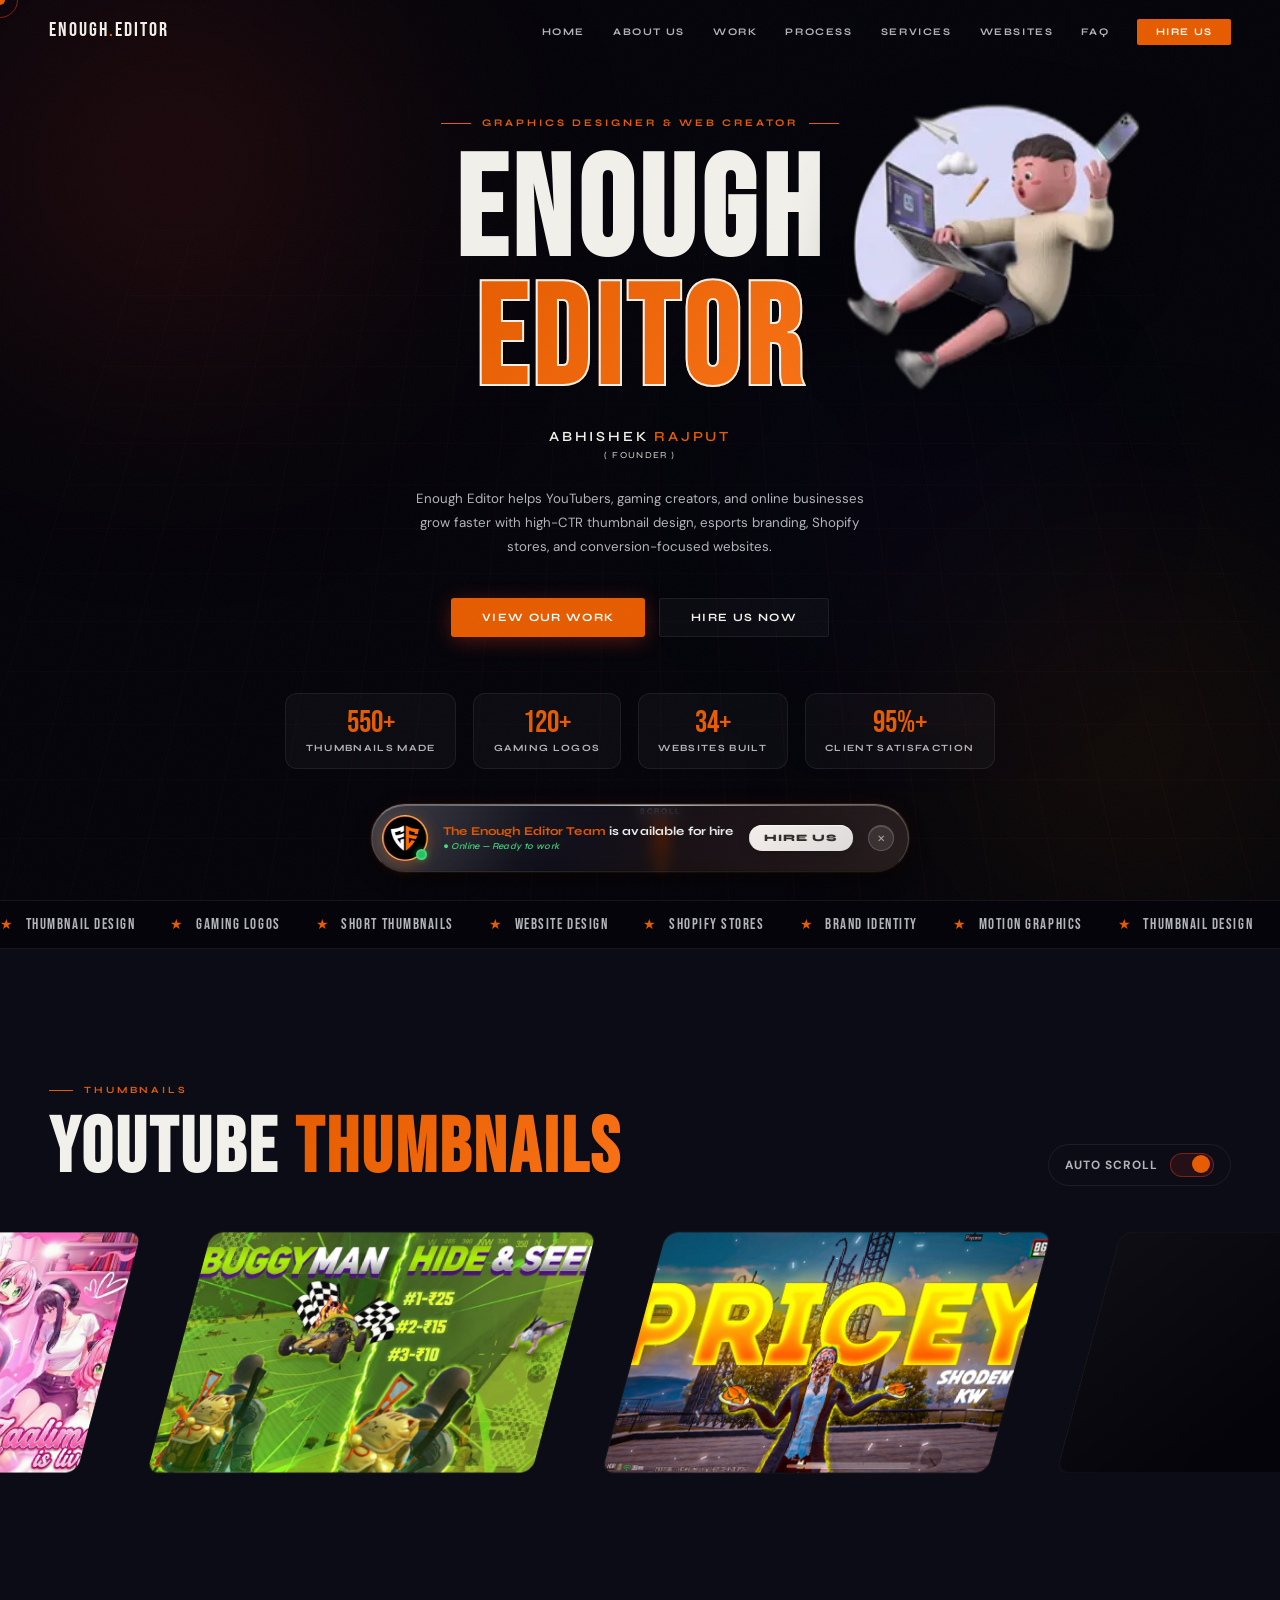
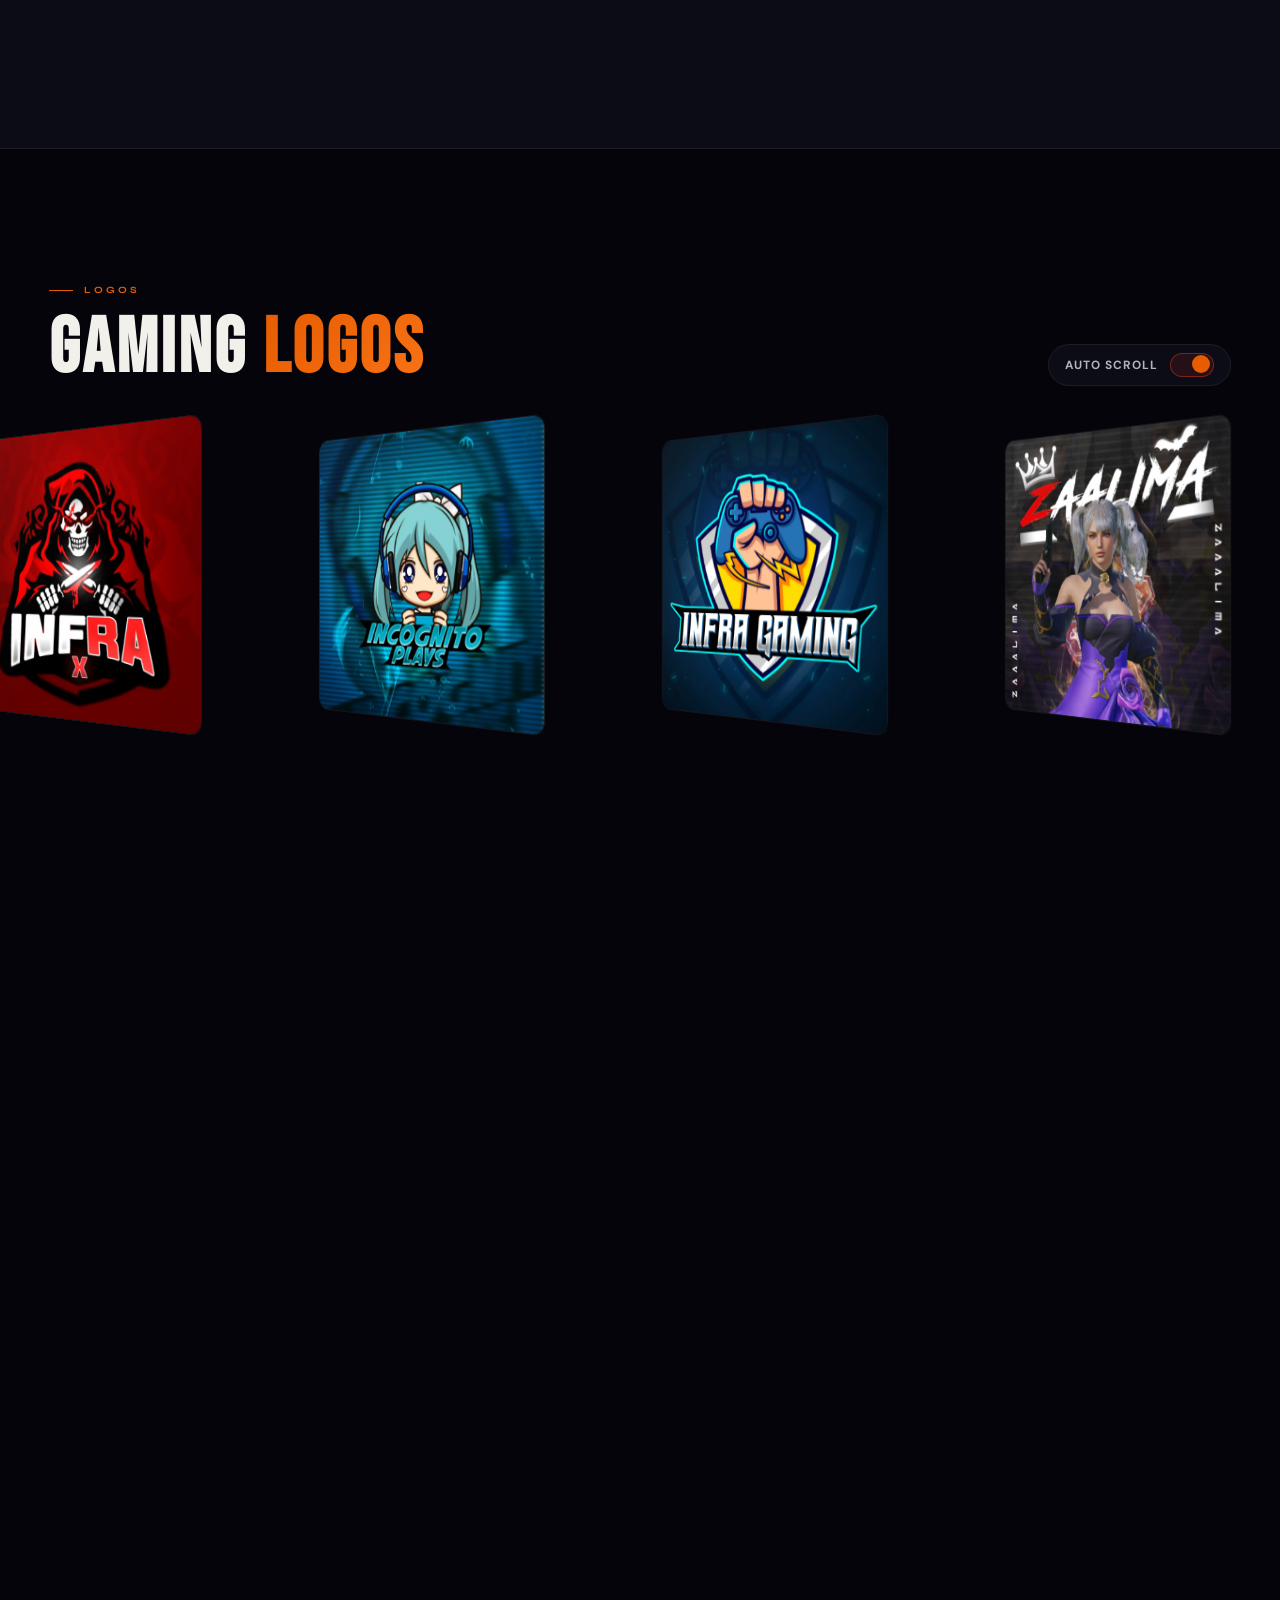
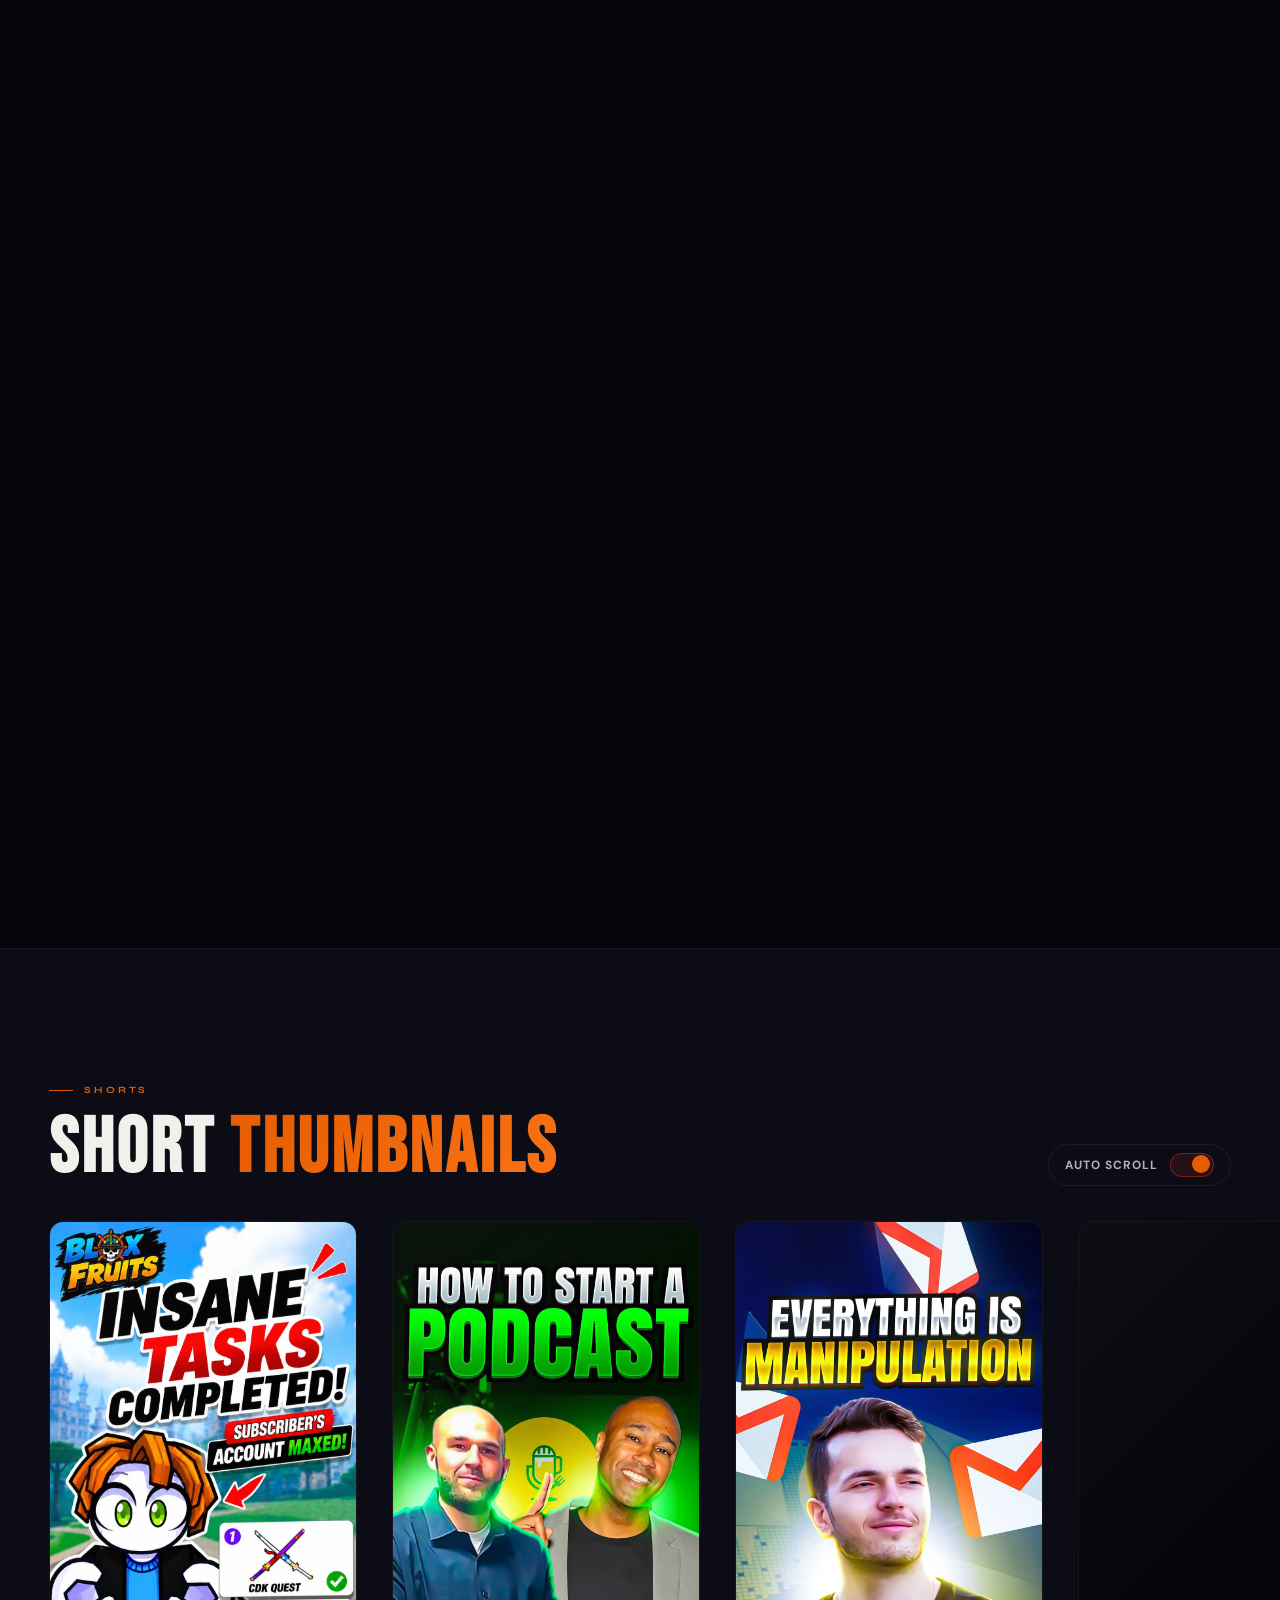
==== commit d6f0e7b8: "Update mobile websites grid to single-column layout, rectangle cards, and add scroll lock and outsid" ====
--- a/index.html
+++ b/index.html
@@ -102,7 +102,7 @@
   </noscript>
   <link rel="preload" href="assets/Profile Pic/favicon.webp" as="image" fetchpriority="high">
   <style>
-.no-scroll{overflow: hidden !important}*,*::before,*::after{margin: 0;padding: 0;box-sizing: border-box}:root{--bg: #04040a;--surface: #0c0c16;--accent: #e65c00;--accent2: #f97316;--gold: #ffc846;--text: #f2f0ea;--muted: #b3b3ba;--glass: rgba(255,255,255,0.03);--glass-b: rgba(255,255,255,0.07)}html{font-size: 14px;scroll-behavior: smooth}body{background: var(--bg);color: var(--text);font-family: 'DM Sans',sans-serif;overflow-x: hidden;cursor: none}#cur{position: fixed;width: 10px;height: 10px;background: var(--accent);border-radius: 50%;pointer-events: none;z-index: 200000;transform: translate(-50%,-50%);transition: width .15s,height .15s,background .2s}#cur-ring{position: fixed;width: 36px;height: 36px;border: 1.5px solid rgba(255,58,31,.5);border-radius: 50%;pointer-events: none;z-index: 199999;transform: translate(-50%,-50%);transition: all .22s cubic-bezier(.2,.8,.3,1)}body::after{content: '';position: fixed;inset: 0;pointer-events: none;z-index: 9000;opacity: .028;background-image: url("data:image/svg+xml,%3Csvg xmlns='http://www.w3.org/2000/svg' width='300' height='300'%3E%3Cfilter id='n'%3E%3CfeTurbulence type='fractalNoise' baseFrequency='.85' numOctaves='4' stitchTiles='stitch'/%3E%3C/filter%3E%3Crect width='300' height='300' filter='url(%23n)'/%3E%3C/svg%3E")}nav{position: fixed;top: 0;left: 0;right: 0;z-index: 700;display: flex;align-items: center;justify-content: space-between;padding: 1.3rem 3.5rem;transition: background .4s,border-color .4s,backdrop-filter .4s;border-bottom: 1px solid transparent}nav.scrolled{background: rgba(4,4,10,.85);border-color: var(--glass-b);backdrop-filter: blur(8px)}.logo{font-family: 'Bebas Neue',sans-serif;font-size: 1.45rem;letter-spacing: .1em;text-decoration: none;color: var(--text)}.logo span{color: var(--accent)}.nav-links{display: flex;gap: 2rem;list-style: none;align-items: center}.nav-links a{font-family: 'Syne',sans-serif;font-size: .72rem;font-weight: 700;letter-spacing: .16em;text-transform: uppercase;color: var(--muted);text-decoration: none;transition: color .2s}.nav-links a:hover{color: var(--text)}.nav-hire{background: var(--accent);color: #fff !important;padding: .48rem 1.3rem;border-radius: 2px;font-family: 'Syne',sans-serif;font-size: .72rem;font-weight: 700;letter-spacing: .12em;text-transform: uppercase;text-decoration: none;transition: background .2s,transform .2s,box-shadow .2s;box-shadow: 0 0 0 0 rgba(255,58,31,0)}.nav-hire:hover{background: #ff1f00;transform: translateY(-1px);box-shadow: 0 8px 20px rgba(255,58,31,.4)}#hero{min-height: 100vh;display: flex;align-items: center;justify-content: center;position: relative;overflow: hidden;padding: 8rem 3.5rem 9rem}.orb{position: absolute;border-radius: 50%;filter: blur(120px);pointer-events: none;animation: orbFloat 10s ease-in-out infinite}.orb1{width: 600px;height: 600px;background: radial-gradient(circle,rgba(255,58,31,.18),transparent 70%);top: -15%;left: -10%;animation-delay: 0s}.orb2{width: 500px;height: 500px;background: radial-gradient(circle,rgba(255,140,0,.12),transparent 70%);bottom: -10%;right: -8%;animation-delay: -5s}.orb3{width: 300px;height: 300px;background: radial-gradient(circle,rgba(100,60,255,.1),transparent 70%);top: 40%;left: 60%;animation-delay: -3s}@keyframes orbFloat{0%,100%{transform: translate(0,0) scale(1)}50%{transform: translate(30px,-30px) scale(1.05)}}.grid-bg{position: absolute;inset: 0;background-image: linear-gradient(rgba(255,58,31,.04) 1px,transparent 1px),linear-gradient(90deg,rgba(255,58,31,.04) 1px,transparent 1px);background-size: 60px 60px;transform: perspective(600px) rotateX(15deg) scale(1.1);transform-origin: bottom center;pointer-events: none;opacity: .7;animation: gridPulse 6s ease-in-out infinite}@keyframes gridPulse{0%,100%{opacity: .5}50%{opacity: .9}}.hero-scene{position: relative;perspective: 1200px;display: flex;flex-direction: column;align-items: center;z-index: 2;text-align: center;max-width: 900px}.hero-tag{font-family: 'Syne',sans-serif;font-size: .72rem;font-weight: 700;letter-spacing: .3em;text-transform: uppercase;color: var(--accent);margin-bottom: 1.5rem;opacity: 0;animation: fadeUp .8s .2s forwards;display: flex;align-items: center;gap: .8rem}.hero-tag::before,.hero-tag::after{content: '';display: block;width: 30px;height: 1px;background: var(--accent)}.hero-name{font-family: 'Bebas Neue',sans-serif;font-size: clamp(4rem,11vw,10rem);line-height: .92;letter-spacing: .04em;color: var(--text);opacity: 0;animation: fadeUp .9s .4s forwards;transform-style: preserve-3d}.hero-name .stroke{-webkit-text-stroke: 2px var(--text);color: transparent;display: block;background: linear-gradient(135deg,var(--accent),var(--accent2));-webkit-background-clip: text;background-clip: text;-webkit-text-fill-color: transparent}.hero-sub{font-family: 'Syne',sans-serif;font-size: 1rem;font-weight: 600;letter-spacing: .2em;text-transform: uppercase;color: var(--text);margin-top: 1.4rem;opacity: 0;animation: fadeUp .8s .6s forwards}.hero-sub span{color: var(--accent)}.hero-desc{font-size: .95rem;line-height: 1.8;color: var(--muted);max-width: 480px;margin-top: 1.8rem;opacity: 0;animation: fadeUp .8s .8s forwards}.hero-btns{display: flex;gap: 1rem;margin-top: 2.8rem;opacity: 0;animation: fadeUp .8s 1s forwards}.btn-primary{background: var(--accent);color: #fff;padding: .85rem 2.2rem;font-family: 'Syne',sans-serif;font-size: .8rem;font-weight: 700;letter-spacing: .12em;text-transform: uppercase;text-decoration: none;border-radius: 3px;transition: all .25s;box-shadow: 0 4px 20px rgba(255,58,31,.3);display: inline-flex;align-items: center;justify-content: center;gap: .6rem}.btn-primary:hover{background: #ff1f00;transform: translateY(-3px) scale(1.02);box-shadow: 0 12px 20px rgba(255,58,31,.45)}.btn-outline{border: 1.5px solid var(--glass-b);color: var(--text);padding: .85rem 2.2rem;font-family: 'Syne',sans-serif;font-size: .8rem;font-weight: 700;letter-spacing: .12em;text-transform: uppercase;text-decoration: none;border-radius: 3px;transition: all .25s;backdrop-filter: blur(8px);background: var(--glass);display: inline-flex;align-items: center;justify-content: center;gap: .6rem}.btn-outline:hover{border-color: var(--accent);color: var(--accent);transform: translateY(-3px)}.hero-float-cards{display: flex;gap: 1.2rem;margin-top: 4rem;opacity: 0;animation: fadeUp .8s 1.2s forwards}.float-card{background: var(--glass);border: 1px solid var(--glass-b);border-radius: 12px;padding: 1rem 1.4rem;backdrop-filter: blur(8px);font-family: 'Syne',sans-serif;transition: transform .3s;transform-style: preserve-3d}.float-card:hover{transform: translateY(-6px) rotateX(6deg)}.float-card .num{font-family: 'Bebas Neue',sans-serif;font-size: 2.2rem;color: var(--accent);line-height: 1}.float-card .label{font-size: .68rem;font-weight: 700;letter-spacing: .14em;text-transform: uppercase;color: var(--muted);margin-top: .2rem}.scroll-indicator{position: absolute;bottom: 2rem;left: 50%;transform: translateX(-50%);display: flex;flex-direction: column;align-items: center;gap: .4rem;opacity: 0;animation: fadeUp .6s 1.8s forwards;font-family: 'Syne',sans-serif;font-size: .6rem;letter-spacing: .2em;text-transform: uppercase;color: var(--muted);z-index: 5;pointer-events: none}.scroll-line{width: 2px;height: 50px;background: linear-gradient(var(--accent),transparent);animation: scrollLine 1.5s ease-in-out infinite;box-shadow: 0 0 8px rgba(255,115,0,0.6)}@keyframes scrollLine{0%{transform: scaleY(0);transform-origin: top}50%{transform: scaleY(1);transform-origin: top}51%{transform: scaleY(1);transform-origin: bottom}100%{transform: scaleY(0);transform-origin: bottom}}@keyframes fadeUp{from{opacity: 0;transform: translateY(30px)}to{opacity: 1;transform: translateY(0)}}section{padding: 8rem 3.5rem;position: relative}.section-label{font-family: 'Syne',sans-serif;font-size: .68rem;font-weight: 700;letter-spacing: .3em;text-transform: uppercase;color: var(--accent);display: flex;align-items: center;gap: .8rem;margin-bottom: 1.2rem}.section-label::before{content: '';display: block;width: 24px;height: 1px;background: var(--accent)}.section-title{font-family: 'Bebas Neue',sans-serif;font-size: clamp(2.8rem,6vw,5.5rem);letter-spacing: .04em;line-height: .95;margin-bottom: 3.5rem}.section-title em{font-style: normal;background: linear-gradient(135deg,var(--accent),var(--accent2));-webkit-background-clip: text;-webkit-text-fill-color: transparent;background-clip: text}#about{display: grid;grid-template-columns: 1fr 1fr;gap: 6rem;align-items: center;max-width: 1200px;margin: 0 auto}.about-visual{position: relative;perspective: 1000px}.profile-3d-wrap{transform-style: preserve-3d;transform: rotateY(-8deg) rotateX(4deg);transition: transform .5s ease}.profile-3d-wrap:hover{transform: rotateY(0deg) rotateX(0deg)}.profile-img-box{position: relative;border-radius: 50%;overflow: hidden;aspect-ratio: 1/1;background: var(--surface);border: 3px solid var(--accent);box-shadow: 0 0 0 6px rgba(255,115,0,.15),20px 20px 20px rgba(0,0,0,.6),-2px -2px 0 1px rgba(255,58,31,.2);max-width: 380px}.profile-img-box img{width: 100%;height: 100%;object-fit: cover;display: block}.badge-float{position: absolute;background: var(--accent);color: #fff;border-radius: 8px;padding: .7rem 1rem;font-family: 'Syne',sans-serif;font-size: .7rem;font-weight: 700;letter-spacing: .1em;text-transform: uppercase;box-shadow: 0 8px 20px rgba(255,58,31,.4);animation: badgeFloat 4s ease-in-out infinite}.badge-float.b1{bottom: -1.5rem;right: -2rem;animation-delay: 0s}.badge-float.b2{top: -1rem;left: -2rem;background: var(--surface);border: 1px solid var(--glass-b);color: var(--text);box-shadow: 0 8px 20px rgba(0,0,0,.4);animation-delay: -2s}.badge-float .b-num{font-family: 'Bebas Neue',sans-serif;font-size: 1.6rem;display: block;line-height: 1}.badge-float .b-txt{font-size: .6rem;opacity: .75}@keyframes badgeFloat{0%,100%{transform: translateY(0)}50%{transform: translateY(-10px)}}.about-text .section-title{margin-bottom: 1.5rem}.about-bio{color: var(--muted);line-height: 1.9;font-size: .95rem;margin-bottom: 2rem}.about-bio strong{color: var(--text);font-weight: 400}.skills-grid{display: flex;flex-wrap: wrap;gap: .6rem;margin-bottom: 2.5rem}.skill-tag{background: var(--glass);border: 1px solid var(--glass-b);padding: .4rem 1rem;border-radius: 40px;font-family: 'Syne',sans-serif;font-size: .7rem;font-weight: 600;letter-spacing: .1em;text-transform: uppercase;color: var(--text);transition: all .2s}.skill-tag:hover{border-color: var(--accent);color: var(--accent);background: rgba(255,58,31,.06)}.h-scroll-wrapper{position: relative;background: var(--surface);border-bottom: 1px solid var(--glass-b)}#gaming-logos-wrapper{background: var(--bg)}.sticky-container{position: sticky;top: 0;height: 100vh;width: 100%;overflow: hidden;display: flex;flex-direction: column;padding-top: max(90px,15vh)}.sticky-header{padding: 0 max(3.5rem,calc((100vw - 1200px) / 2));width: 100%;margin: 0 auto 2.5rem}.h-scroll-track{display: flex;gap: 2.5rem;width: max-content;will-change: transform;transform-origin: center center}.h-scroll-track[data-dir="forward"],.h-scroll-track[data-dir="reverse"]{padding: 0 max(3.5rem,calc((100vw - 1200px) / 2))}.sticky-header{display: flex;justify-content: space-between;align-items: flex-end;flex-wrap: wrap;gap: 1rem}.scroll-toggle{display: flex;align-items: center;gap: 12px;background: var(--surface);padding: 8px 16px;border-radius: 30px;border: 1px solid var(--glass-b)}.toggle-label{font-size: 0.85rem;color: var(--muted);font-weight: 700;text-transform: uppercase;letter-spacing: 1px}.switch{position: relative;display: inline-block;width: 44px;height: 24px}.switch input{opacity: 0;width: 0;height: 0}.slider{position: absolute;cursor: pointer;top: 0;left: 0;right: 0;bottom: 0;background-color: var(--glass-b);transition: .4s;border-radius: 24px}.slider:before{position: absolute;content: "";height: 18px;width: 18px;left: 3px;bottom: 3px;background-color: var(--muted);transition: .4s;border-radius: 50%}input:checked+.slider{background-color: rgba(255,58,31,0.1);border: 1px solid rgba(255,58,31,0.4)}input:checked+.slider:before{transform: translateX(18px);background-color: var(--accent)}.h-scroll-wrapper.scroll-off{height: auto !important;padding: 6rem 0}.h-scroll-wrapper.scroll-off .sticky-container{position: relative !important;height: auto !important;overflow: visible !important}.h-scroll-wrapper.scroll-off .sticky-header{margin-bottom: 3rem}.h-scroll-wrapper.scroll-off .h-scroll-track{overflow-x: auto;padding-bottom: 2rem;scroll-snap-type: x mandatory;transform: none !important;width: 100vw}.h-scroll-wrapper.scroll-off .work-slide,.h-scroll-wrapper.scroll-off .logo-slide,.h-scroll-wrapper.scroll-off .short-slide{scroll-snap-align: center}.h-scroll-wrapper.scroll-off .h-scroll-track::-webkit-scrollbar{height: 6px}.h-scroll-wrapper.scroll-off .h-scroll-track::-webkit-scrollbar-track{background: var(--surface)}.h-scroll-wrapper.scroll-off .h-scroll-track::-webkit-scrollbar-thumb{background: var(--accent);border-radius: 4px}.mobile-swipe-indicator{display: none}@media(max-width: 900px){.sticky-header{padding: 0 1.5rem;flex-direction: column;align-items: flex-start}.h-scroll-track[data-dir="forward"],.h-scroll-track[data-dir="reverse"]{padding: 0 1.5rem;gap: 1.5rem}.mobile-swipe-indicator{display: flex;flex-direction: column;align-items: center;gap: 0.4rem;font-family: 'Syne',sans-serif;font-size: 0.65rem;font-weight: 700;letter-spacing: 0.2em;text-transform: uppercase;color: var(--accent);margin-top: 1.2rem;width: 140px;align-self: center}.mobile-swipe-indicator .scroll-line{height: 35px}.h-scroll-wrapper.scroll-off .mobile-swipe-indicator{display: none !important}}.work-slide{width: 30rem;flex-shrink: 0}.work-slide .p-card{aspect-ratio: 16/10;height: auto}.logo-slide{width: 22rem;flex-shrink: 0}.logo-slide .p-card{aspect-ratio: 1;height: auto}.short-slide{width: 22rem;flex-shrink: 0}.short-slide .p-card{aspect-ratio: 9/16;height: auto}.p-card{position: relative;border-radius: 14px;overflow: hidden;background: var(--bg);border: 1px solid var(--glass-b);cursor: pointer;transition: transform .4s cubic-bezier(.2,.8,.3,1),box-shadow .4s;transform-style: preserve-3d;will-change: transform}.p-card:hover{transform: translateY(-12px) rotateX(6deg) rotateY(-3deg) scale(1.02);box-shadow: 0 20px 20px rgba(0,0,0,.5),0 0 0 1px rgba(255,58,31,.2),inset 0 1px 0 rgba(255,255,255,.06);z-index: 10}.p-card img{width: 100%;height: 100%;object-fit: cover;display: block;transition: transform .5s}.p-card:hover img{transform: scale(1.05)}.p-card-overlay{position: absolute;inset: 0;background: linear-gradient(to top,rgba(4,4,10,.92) 0%,transparent 50%);opacity: 0;transition: opacity .3s;display: flex;flex-direction: column;justify-content: flex-end;padding: 1.2rem}.p-card:hover .p-card-overlay{opacity: 1}.p-card-title{font-family: 'Syne',sans-serif;font-size: .85rem;font-weight: 700;color: #fff;margin-bottom: .2rem}.p-card-type{font-family: 'Syne',sans-serif;font-size: .62rem;font-weight: 600;letter-spacing: .14em;text-transform: uppercase;color: var(--accent)}.p-card::after{content: '';position: absolute;inset: 0;background: linear-gradient(135deg,rgba(255,255,255,.04) 0%,transparent 60%);pointer-events: none}.marquee-strip{width: 100%;overflow: hidden;border-top: 1px solid var(--glass-b);border-bottom: 1px solid var(--glass-b);padding: 1rem 0;background: var(--bg);display: flex;align-items: center}.marquee-track{display: flex;gap: 2.5rem;white-space: nowrap;animation: marquee 20s linear infinite}.marquee-track .m-item{font-family: 'Bebas Neue',sans-serif;font-size: 1.1rem;letter-spacing: .1em;color: var(--muted);display: flex;align-items: center;gap: .8rem}.marquee-track .m-item span{color: var(--accent);font-size: 1rem}@keyframes marquee{0%{transform: translateX(0)}100%{transform: translateX(-50%)}}#services{position: relative;overflow: hidden}#services::before{content: '';position: absolute;inset: 0;pointer-events: none;background: radial-gradient(ellipse 60% 50% at 20% 50%,rgba(255,115,0,.06) 0%,transparent 60%),radial-gradient(ellipse 50% 60% at 80% 50%,rgba(255,58,31,.05) 0%,transparent 60%)}.services-inner-wrap{max-width: 1200px;margin: 0 auto;position: relative;z-index: 1}.services-header{display: flex;align-items: flex-end;justify-content: space-between;margin-bottom: 3.5rem;flex-wrap: wrap;gap: 1rem}.services-header-left .section-title{margin-bottom: .5rem}.services-count{font-family: 'Bebas Neue',sans-serif;font-size: 5rem;line-height: 1;color: rgba(255,255,255,.04);letter-spacing: .02em;user-select: none;pointer-events: none}.services-grid{position: relative;display: flex;flex-direction: column;gap: 4rem;padding: 2rem 0}.services-grid::before{content: '';position: absolute;top: 0;bottom: 0;left: 50%;width: 2px;background: linear-gradient(to bottom,transparent,rgba(255,115,0,.15) 15%,rgba(255,115,0,.15) 85%,transparent);transform: translateX(-50%);z-index: 0}.timeline-progress{content: '';position: absolute;top: 0;left: 50%;width: 3px;background: linear-gradient(to bottom,rgba(255,115,0,.5),#ff7300,#ffaa00);transform: translateX(-50%);z-index: 1;height: 0%;box-shadow: 0 0 15px rgba(255,115,0,.9),0 0 20px rgba(255,115,0,.6),0 0 20px rgba(255,115,0,.4);transition: height 0.1s ease-out}.timeline-progress::after{content: '';position: absolute;bottom: 0;left: 50%;transform: translateX(-50%);width: 12px;height: 35px;background: #ffaa00;border-radius: 50%;filter: blur(6px);box-shadow: 0 0 20px #ffaa00,0 0 20px #ff7300}.s-card{background: linear-gradient(135deg,rgba(255,255,255,.04) 0%,rgba(255,255,255,.015) 100%);border: 1px solid rgba(255,255,255,.08);border-top-color: rgba(255,255,255,.14);border-radius: 20px;padding: 1.8rem 1.8rem 1.6rem;transition: border-color .35s,box-shadow .35s,transform .2s cubic-bezier(.2,.8,.3,1),opacity .5s,filter .5s;position: relative;overflow: visible;cursor: pointer;backdrop-filter: blur(8px);width: calc(50% - 3rem);margin: 0;z-index: 2;opacity: 0.3;filter: grayscale(1)}.s-card.active{opacity: 1;filter: grayscale(0)}.s-card:nth-child(odd){align-self: flex-start;text-align: right}.s-card:nth-child(even){align-self: flex-end;text-align: left}.s-card:nth-child(odd) .s-tags{justify-content: flex-end}.s-card:nth-child(odd) .s-icon{margin-left: auto;margin-right: 0}.s-card:nth-child(odd)::before{right: auto;left: 1.2rem}.timeline-dot{position: absolute;top: 50%;width: 24px;height: 24px;background: #10101e;border: 4px solid #ff7300;border-radius: 50%;z-index: 10;opacity: 0;box-shadow: 0 0 15px #ff7300,inset 0 0 5px #ff7300}.s-card:nth-child(odd) .timeline-dot{right: -3rem;transform: translate(50%,-50%) scale(0)}.s-card:nth-child(even) .timeline-dot{left: -3rem;transform: translate(-50%,-50%) scale(0)}.s-card.active .timeline-dot{opacity: 1;animation: pulseDot 2s infinite}.s-card.active:nth-child(odd) .timeline-dot{transform: translate(50%,-50%) scale(1);transition: opacity .5s .1s,transform .5s .1s cubic-bezier(.2,.8,.3,1)}.s-card.active:nth-child(even) .timeline-dot{transform: translate(-50%,-50%) scale(1);transition: opacity .5s .1s,transform .5s .1s cubic-bezier(.2,.8,.3,1)}@keyframes pulseDot{0%{box-shadow: 0 0 15px #ff7300,inset 0 0 5px #ff7300,0 0 0 0 rgba(255,115,0,0.6)}50%{box-shadow: 0 0 20px #ffaa00,inset 0 0 15px #ff7300,0 0 0 20px rgba(255,115,0,0)}100%{box-shadow: 0 0 15px #ff7300,inset 0 0 5px #ff7300,0 0 0 0 rgba(255,115,0,0)}}.s-card::before{content: attr(data-num);position: absolute;top: -0.5rem;right: 1.2rem;font-family: 'Bebas Neue',sans-serif;font-size: 5.5rem;color: rgba(255,255,255,.03);line-height: 1;pointer-events: none;letter-spacing: .02em;transition: color .35s}.s-card::after{content: '';position: absolute;inset: 0;border-radius: 20px;background: radial-gradient(400px circle at var(--x,50%) var(--y,50%),rgba(255,115,0,.15),transparent 60%);opacity: 0;transition: opacity .35s;pointer-events: none}.s-card:hover{border-color: rgba(255,115,0,.4);border-top-color: rgba(255,255,255,.3);transform: translateY(-8px) scale(1.02);box-shadow: 0 20px 20px rgba(0,0,0,.5),0 0 0 1px rgba(255,115,0,.2),inset 0 1px 0 rgba(255,255,255,.15)}.s-card:hover::after{opacity: 1}.s-card:hover::before{color: rgba(255,115,0,.06)}.s-icon{width: 44px;height: 44px;background: linear-gradient(135deg,rgba(255,115,0,.2),rgba(255,58,31,.1));border: 1px solid rgba(255,115,0,.25);border-radius: 12px;display: flex;align-items: center;justify-content: center;margin-bottom: 1.3rem;transition: all .3s;box-shadow: 0 4px 16px rgba(255,115,0,.12),inset 0 1px 0 rgba(255,255,255,.1)}.s-card:hover .s-icon{background: linear-gradient(135deg,rgba(255,115,0,.3),rgba(255,58,31,.18));border-color: rgba(255,115,0,.5);box-shadow: 0 6px 20px rgba(255,115,0,.25),inset 0 1px 0 rgba(255,255,255,.15);transform: scale(1.08) rotate(-3deg)}.s-icon svg{width: 20px;height: 20px;stroke: var(--accent);fill: none;stroke-width: 1.8}.s-title{font-family: 'Syne',sans-serif;font-size: 1.05rem;font-weight: 800;color: rgba(255,255,255,.95);margin-bottom: .55rem;letter-spacing: .01em}.s-desc{font-size: .83rem;color: var(--muted);line-height: 1.8;font-weight: 400}.s-tags{display: flex;flex-wrap: wrap;gap: .35rem;margin-top: 1.1rem}.s-tag{font-family: 'Syne',sans-serif;font-size: .58rem;font-weight: 700;letter-spacing: .12em;text-transform: uppercase;background: rgba(255,255,255,.05);border: 1px solid rgba(255,255,255,.1);padding: .22rem .65rem;border-radius: 100px;color: rgba(255,255,255,.45);transition: all .2s}.s-card:hover .s-tag{border-color: rgba(255,115,0,.3);color: rgba(255,115,0,.8);background: rgba(255,115,0,.06)}.modal-overlay{position: fixed;top: 0;left: 0;width: 100vw;height: 100vh;background: rgba(4,4,10,0.85);backdrop-filter: blur(8px);z-index: 10000;display: flex;align-items: center;justify-content: center;opacity: 0;pointer-events: none;transition: 0.3s cubic-bezier(0.2,0.8,0.3,1)}.modal-overlay.active{opacity: 1;pointer-events: auto}.modal-content{background: var(--surface);padding: 2.5rem;border-radius: 20px;border: 1px solid var(--glass-b);max-width: 420px;width: 90%;transform: translateY(30px) scale(0.95);transition: 0.4s cubic-bezier(0.2,0.8,0.3,1);position: relative;box-shadow: 0 20px 20px rgba(0,0,0,0.5)}.modal-overlay.active .modal-content{transform: translateY(0) scale(1)}.modal-close{position: absolute;top: 1.2rem;right: 1.2rem;background: var(--glass);border: 1px solid var(--glass-b);color: var(--muted);cursor: pointer;width: 32px;height: 32px;border-radius: 50%;display: flex;align-items: center;justify-content: center;font-size: 1.2rem;transition: 0.2s}.modal-close:hover{color: var(--text);background: var(--glass-b)}.modal-title{font-family: 'Syne',sans-serif;font-size: 1.6rem;margin-bottom: 0.5rem}.modal-desc{color: var(--muted);font-size: 0.95rem;margin-bottom: 2rem;line-height: 1.5}.modal-options{display: flex;flex-direction: column;gap: 0.8rem}.modal-btn{background: var(--bg);border: 1px solid var(--glass-b);padding: 1.2rem;border-radius: 12px;color: var(--text);cursor: pointer;font-family: 'DM Sans',sans-serif;font-size: 1rem;font-weight: 600;transition: 0.2s;text-align: left;display: flex;align-items: center;gap: 1rem}.modal-btn:hover{border-color: var(--accent);background: rgba(255,115,0,0.05);transform: translateY(-2px)}.modal-btn svg{flex-shrink: 0}#websites{background: var(--bg);padding: 8rem 3.5rem;overflow: hidden}.websites-inner{max-width: 1200px;margin: 0 auto}.websites-grid{display: grid;grid-template-columns: repeat(2,1fr);gap: 1.5rem;margin-top: 1rem}.w-card{position: relative;aspect-ratio: 16/10;perspective: 2000px;cursor: pointer;background: transparent;border: none}.w-card-inner{position: relative;width: 100%;height: 100%;transition: transform 0.9s cubic-bezier(0.19,1,0.22,1);transform-style: preserve-3d}.w-card.flipped .w-card-inner{transform: rotateY(180deg) scale(1.05)}.w-card-front,.w-card-back{position: absolute;inset: 0;width: 100%;height: 100%;backface-visibility: hidden;border-radius: 20px;overflow: hidden;border: 1px solid var(--glass-b);box-shadow: 0 15px 20px rgba(0,0,0,0.3)}.w-card-front{background: var(--surface);display: flex;flex-direction: column}.w-card-back{background: linear-gradient(145deg,#0c0c16,#151525);transform: rotateY(180deg) translateZ(1px);padding: 1.8rem;display: flex;flex-direction: column;border: 1px solid rgba(255,115,0,0.2)}.w-card .w-overlay{position: absolute;inset: 0;background: linear-gradient(to top,rgba(0,0,0,1) 0%,rgba(0,0,0,0.7) 35%,transparent 70%);display: flex;flex-direction: column;justify-content: flex-end;padding: 1.5rem;z-index: 2}.back-header{margin-bottom: 1.2rem;border-bottom: 1px solid rgba(255,255,255,0.05);padding-bottom: 0.8rem}.back-title{font-family: 'Bebas Neue',sans-serif;font-size: 1.8rem;color: var(--accent);letter-spacing: 1px}.back-list{list-style: none;display: flex;flex-direction: column;gap: 0.6rem;flex: 1;min-height: 0;overflow-y: auto;-webkit-overflow-scrolling: touch;padding-right: 5px}.back-list::-webkit-scrollbar{width: 4px}.back-list::-webkit-scrollbar-thumb{background: var(--glass-b);border-radius: 10px}.back-item{display: flex;gap: 0.8rem;font-size: 0.78rem;line-height: 1.4;color: rgba(255,255,255,0.8)}.back-item svg{flex-shrink: 0;width: 14px;height: 14px;stroke: var(--accent);margin-top: 2px}.back-item strong{color: #fff;font-weight: 700;margin-right: 4px}.view-website-btn{margin-top: auto;padding: .6rem 1.4rem;background: var(--accent);color: #fff;text-decoration: none;border-radius: 6px;font-family: 'Syne',sans-serif;font-size: .7rem;font-weight: 800;text-transform: uppercase;letter-spacing: .12em;width: fit-content;display: flex;align-items: center;gap: .6rem;transition: all .3s cubic-bezier(.2,.8,.3,1);position: relative;z-index: 100;pointer-events: auto;transform: translateZ(20px)}.view-website-btn:hover{background: #fff;color: var(--bg);transform: translateY(-3px);box-shadow: 0 10px 20px rgba(255,115,0,0.3)}.browser-bar{background: #141420;padding: .6rem 1rem;display: flex;align-items: center;gap: .5rem;border-bottom: 1px solid rgba(255,255,255,0.05);flex-shrink: 0}.browser-dot{width: 9px;height: 9px;border-radius: 50%}.bd1{background: #ff5f56;box-shadow: 0 0 5px rgba(255,95,86,0.3)}.bd2{background: #ffbd2e;box-shadow: 0 0 5px rgba(255,189,46,0.3)}.bd3{background: #27c93f;box-shadow: 0 0 5px rgba(39,201,63,0.3)}.browser-url{flex: 1;background: rgba(255,255,255,0.03);border: 1px solid rgba(255,255,255,0.05);border-radius: 6px;height: 18px;margin-left: 0.5rem;display: flex;align-items: center;justify-content: center;font-size: 0.6rem;color: rgba(255,255,255,0.85);font-family: 'DM Sans',sans-serif;letter-spacing: 0.04em}.w-label{font-family: 'Syne',sans-serif;font-size: .62rem;font-weight: 700;letter-spacing: .18em;text-transform: uppercase;color: var(--accent);margin-bottom: .3rem}.w-name{font-family: 'Bebas Neue',sans-serif;font-size: 1.9rem;letter-spacing: .06em;color: #fff;line-height: 1}.w-platform{display: inline-flex;align-items: center;gap: .5rem;background: rgba(255,115,0,0.12);border: 1px solid var(--accent);padding: .35rem .9rem;border-radius: 20px;font-family: 'Syne',sans-serif;font-size: .6rem;font-weight: 700;letter-spacing: .1em;text-transform: uppercase;color: var(--accent);margin-top: .8rem;width: fit-content}.w-platform svg{width: 12px;height: 12px}.flip-hint{position: absolute;bottom: 1.2rem;right: 1.5rem;font-size: 0.55rem;font-weight: 800;letter-spacing: 0.12em;color: rgba(255,255,255,0.4);text-transform: uppercase;display: flex;align-items: center;gap: 0.5rem;transition: all 0.3s cubic-bezier(.2,.8,.3,1);pointer-events: none}.w-card:hover .flip-hint{color: var(--accent);transform: translateX(-5px)}.flip-hint svg{width: 12px;height: 12px;stroke: var(--accent);stroke-width: 3}#hire{padding: 10rem 3.5rem;position: relative;overflow: hidden;text-align: center}.hire-bg{position: absolute;inset: 0;pointer-events: none;background: radial-gradient(ellipse 80% 60% at 50% 50%,rgba(255,58,31,.08),transparent);animation: hirePulse 6s ease-in-out infinite}@keyframes hirePulse{0%,100%{opacity: .6}50%{opacity: 1}}.hire-grid{position: absolute;inset: 0;background-image: linear-gradient(rgba(255,58,31,.03) 1px,transparent 1px),linear-gradient(90deg,rgba(255,58,31,.03) 1px,transparent 1px);background-size: 40px 40px;pointer-events: none}.hire-inner{position: relative;z-index: 1;max-width: 800px;margin: 0 auto}.hire-avail{display: inline-flex;align-items: center;gap: .6rem;background: rgba(39,201,63,.1);border: 1px solid rgba(39,201,63,.2);padding: .4rem 1rem;border-radius: 40px;font-family: 'Syne',sans-serif;font-size: .65rem;font-weight: 700;letter-spacing: .14em;text-transform: uppercase;color: #27c93f;margin-bottom: 2rem}.hire-avail::before{content: '';width: 6px;height: 6px;border-radius: 50%;background: #27c93f;animation: pulse 2s infinite}@keyframes pulse{0%,100%{box-shadow: 0 0 0 0 rgba(39,201,63,.4)}50%{box-shadow: 0 0 0 8px rgba(39,201,63,0)}}.hire-title{font-family: 'Bebas Neue',sans-serif;font-size: clamp(3rem,8vw,7rem);letter-spacing: .04em;line-height: .92;margin-bottom: 1.5rem}.hire-title .line2{display: block;background: linear-gradient(135deg,var(--accent),var(--accent2),var(--gold));-webkit-background-clip: text;-webkit-text-fill-color: transparent;background-clip: text}.hire-sub{font-size: .95rem;color: var(--muted);line-height: 1.8;max-width: 520px;margin: 0 auto 3rem}.hire-btns{display: flex;gap: 1rem;justify-content: center;flex-wrap: wrap}.hire-contact-row{display: flex;gap: 2rem;justify-content: center;flex-wrap: wrap;margin-top: 3rem;padding-top: 3rem;border-top: 1px solid var(--glass-b)}.contact-item{display: flex;align-items: center;gap: .8rem;font-family: 'Syne',sans-serif;font-size: .78rem;font-weight: 600;letter-spacing: .08em;color: var(--muted);text-decoration: none;transition: color .2s}.contact-item:hover{color: var(--text)}.contact-item svg{width: 16px;height: 16px;stroke: var(--accent);fill: none;stroke-width: 2}footer{padding: 2.5rem 3.5rem 7rem;border-top: 1px solid var(--glass-b);display: flex;align-items: center;justify-content: space-between;flex-wrap: wrap;gap: 1rem}.footer-logo{font-family: 'Bebas Neue',sans-serif;font-size: 1.1rem;letter-spacing: .12em;color: var(--muted)}.footer-logo span{color: var(--accent)}.footer-copy{font-size: .75rem;color: var(--muted);font-family: 'Syne',sans-serif;letter-spacing: .06em}.footer-social{display: flex;gap: 1rem}.footer-social a{width: 34px;height: 34px;border-radius: 8px;background: var(--glass);border: 1px solid var(--glass-b);display: flex;align-items: center;justify-content: center;transition: all .2s}.footer-social a:hover{background: rgba(255,58,31,.12);border-color: rgba(255,58,31,.3)}.footer-social a svg{width: 14px;height: 14px;stroke: var(--muted);fill: none;stroke-width: 2;transition: stroke .2s}.footer-social a:hover svg{stroke: var(--accent)}.reveal{opacity: 0;transform: translateY(40px);transition: opacity .8s,transform .8s cubic-bezier(.2,.8,.3,1)}.reveal.visible{opacity: 1;transform: translateY(0)}.reveal-left{opacity: 0;transform: translateX(-50px);transition: opacity .8s,transform .8s cubic-bezier(.2,.8,.3,1)}.reveal-left.visible{opacity: 1;transform: translateX(0)}.reveal-right{opacity: 0;transform: translateX(50px);transition: opacity .8s,transform .8s cubic-bezier(.2,.8,.3,1)}.reveal-right.visible{opacity: 1;transform: translateX(0)}.delay-1{transition-delay: .1s}.delay-2{transition-delay: .2s}.delay-3{transition-delay: .3s}.delay-4{transition-delay: .4s}.delay-5{transition-delay: .5s}.nav-hamburger{display: none;flex-direction: column;justify-content: center;gap: 5px;background: none;border: none;cursor: pointer;padding: 4px;z-index: 800}.nav-hamburger span{display: block;width: 24px;height: 2px;background: var(--text);border-radius: 2px;transition: all .3s}.nav-hamburger.open span:nth-child(1){transform: translateY(7px) rotate(45deg)}.nav-hamburger.open span:nth-child(2){opacity: 0}.nav-hamburger.open span:nth-child(3){transform: translateY(-7px) rotate(-45deg)}.mobile-menu{display: none;position: fixed;top: 0;left: 0;right: 0;bottom: 0;background: rgba(4,4,10,.97);backdrop-filter: blur(8px);z-index: 750;flex-direction: column;align-items: center;justify-content: center;gap: 2.5rem;opacity: 0;transition: opacity .3s}.mobile-menu.open{display: flex;opacity: 1}.mobile-menu a{font-family: 'Bebas Neue',sans-serif;font-size: 2.5rem;letter-spacing: .1em;color: var(--text);text-decoration: none;transform: translateY(30px);opacity: 0;transition: transform 0.5s cubic-bezier(0.2,0.8,0.3,1),opacity 0.5s,color 0.2s}.mobile-menu.open a{transform: translateY(0);opacity: 1}.mobile-menu.open a:nth-of-type(1){transition-delay: 0.1s}.mobile-menu.open a:nth-of-type(2){transition-delay: 0.15s}.mobile-menu.open a:nth-of-type(3){transition-delay: 0.2s}.mobile-menu.open a:nth-of-type(4){transition-delay: 0.25s}.mobile-menu.open a:nth-of-type(5){transition-delay: 0.3s}.mobile-menu.open a:nth-of-type(6){transition-delay: 0.35s}.mobile-menu a:hover,.mobile-menu a:active{color: var(--accent)}.mobile-menu .mob-hire{background: var(--accent);color: #fff !important;padding: .6rem 2.5rem;border-radius: 4px;font-size: 2rem}.mob-close{position: absolute;top: 1.5rem;right: 1.5rem;background: rgba(255,255,255,.08);border: 1px solid rgba(255,255,255,.12);border-radius: 50%;width: 44px;height: 44px;display: flex;align-items: center;justify-content: center;color: var(--text);cursor: pointer;transition: all .2s}.mob-close:hover{background: rgba(255,115,0,.15);border-color: rgba(255,115,0,.4);color: var(--accent)}@media(max-width:900px){#cur,#cur-ring{display: none}body{cursor: auto}nav{padding: 1rem 1.5rem}.nav-links{display: none}.nav-hamburger{display: flex}section{padding: 5rem 1.5rem}#hero{padding: 6rem 1.5rem 3rem}#about{grid-template-columns: 1fr;gap: 3rem}.profile-img-box{max-width: 240px;margin: 0 auto}.about-text{text-align: center;display: flex;flex-direction: column;align-items: center}.skills-grid{justify-content: center}#services,#websites{overflow: visible !important}.services-inner-wrap .section-label,.services-inner-wrap .section-title{margin-left: -1.5rem;margin-right: -1.5rem;padding-left: 1.5rem;padding-right: 1.5rem;width: auto}.services-inner-wrap .section-label{position: sticky;z-index: 20;background: var(--surface);top: 35px;padding-top: 2rem;margin-bottom: 0;box-shadow: none}.services-inner-wrap .section-title{position: sticky;z-index: 20;background: var(--surface);top: 80px;padding-bottom: 1rem}.services-grid{display: flex;flex-direction: column;gap: 2rem;padding: 1.5rem 0}.services-grid::before{display: block;left: 10px;transform: none}.timeline-progress{left: 10px;transform: none}.s-card{width: calc(100% - 30px);padding: 1.2rem;align-self: flex-end !important;position: sticky;text-align: left !important}.timeline-dot{display: block}.s-card:nth-child(1){top: 130px;z-index: 1}.s-card:nth-child(2){top: 145px;z-index: 2}.s-card:nth-child(3){top: 160px;z-index: 3}.s-card:nth-child(4){top: 175px;z-index: 4}.s-card:nth-child(5){top: 190px;z-index: 5}.s-card:nth-child(6){top: 205px;z-index: 6}.s-card:nth-child(odd) .s-tags{justify-content: flex-start}.s-card:nth-child(odd) .s-icon{margin-left: 0;margin-right: auto}.s-card:nth-child(odd)::before{right: 0.5rem;left: auto}.s-card:nth-child(odd) .timeline-dot,.s-card:nth-child(even) .timeline-dot{left: -19px;right: auto;transform: translate(-50%,-50%) scale(0)}.s-card.active:nth-child(odd) .timeline-dot,.s-card.active:nth-child(even) .timeline-dot{transform: translate(-50%,-50%) scale(1)}.s-title{font-size: .9rem;margin-bottom: .4rem}.s-desc{font-size: .7rem;line-height: 1.4;margin-bottom: .8rem}.s-icon{width: 28px;height: 28px;margin-bottom: .6rem;border-radius: 8px}.s-icon svg{width: 14px;height: 14px}.s-tag{font-size: .45rem;padding: .2rem .4rem}.s-tags{gap: .3rem;flex-wrap: wrap}.s-card::before{font-size: 2.5rem;top: -0.2rem}.websites-grid{grid-template-columns: repeat(2,1fr)}.hero-float-cards{flex-wrap: wrap;justify-content: center;gap: .8rem}.float-card{min-width: 120px;padding: 1rem 1.2rem}#hire{padding: 6rem 1.5rem}footer{padding: 2rem 1.5rem 6rem;flex-direction: column;align-items: center;text-align: center}.hero-char{width: 180px;right: 0;top: 12%;opacity: 0.55}.hire-char{display: none}.scroll-toggle{scale: .85;transform-origin: right}}@media(max-width:600px){html{font-size: 13px}#hero{padding: 3.2rem 1.2rem 2rem;align-items: center;min-height: 100svh}.scroll-indicator{display: none}.hero-scene{align-items: center;text-align: center;max-width: 100%}.hero-tag{font-size: .62rem;letter-spacing: .2em}.hero-name{font-size: clamp(3.5rem,17vw,6rem)}.hero-btns{flex-direction: column;width: 100%;gap: .8rem;align-items: center;margin-top: 1.5rem}.btn-primary,.btn-outline{text-align: center;width: 90%;max-width: 320px;justify-content: center}.hero-float-cards{display: grid;grid-template-columns: 1fr 1fr;gap: .7rem;width: 100%;margin-top: 1.5rem}.float-card{padding: .9rem 1rem}.float-card .num{font-size: 1.5rem}.hero-char{display: none}.sticky-header{padding: .8rem 1.2rem}.section-title{font-size: clamp(1.6rem,9vw,3rem)}.p-card{border-radius: 10px}.work-slide,.logo-slide{min-width: 260px}.short-slide{min-width: 150px}.about-stats{grid-template-columns: 1fr 1fr}.s-card{padding: 1.6rem}#services{z-index: 4;overflow: visible !important}.pills-section{z-index: 5}#websites{z-index: 6;overflow: visible !important}#hire{z-index: 7}#websites .section-label,#websites .section-title{position: sticky;z-index: 10;background: var(--bg);margin-left: -1.5rem;margin-right: -1.5rem;padding-left: 1.5rem;padding-right: 1.5rem;width: auto}#websites .section-label{top: 35px;padding-top: 2rem;margin-bottom: 0;box-shadow: none}#websites .section-title{top: 80px;padding-bottom: 1rem}.websites-grid{grid-template-columns: repeat(2,1fr);gap: 1rem}.w-card{aspect-ratio: auto;height: 230px;position: relative;top: auto !important;z-index: auto !important}.w-card:nth-child(1),.w-card:nth-child(2),.w-card:nth-child(3),.w-card:nth-child(4),.w-card:nth-child(5){top: auto !important;z-index: auto !important}.w-card-back{padding: 1rem}.back-title{font-size: 1.1rem;margin-bottom: 0.6rem}.back-list{gap: 0.3rem;flex: 1;min-height: 0;max-height: none;overflow-y: auto;-webkit-overflow-scrolling: touch;overscroll-behavior: contain}.back-item{font-size: 0.65rem;line-height: 1.3}.view-website-btn{padding: 0.4rem 1rem;font-size: 0.62rem}.flip-hint{display: none !important}.w-name{font-size: 1.3rem}.w-platform{padding: .25rem .6rem;font-size: .55rem;margin-top: .6rem}.w-card .w-overlay{padding: 1rem}#hire{padding: 4rem 1.2rem}.hire-title{font-size: clamp(2.5rem,13vw,5rem)}.hire-btns{flex-direction: column;align-items: center}.btn-primary,.btn-outline{width: 90%;max-width: 320px}.hire-contact-row{gap: 1.2rem}.contact-item{font-size: .7rem}footer{padding: 1.5rem 1.2rem 6rem;gap: .8rem}.footer-social{gap: .8rem}.modal-content{width: 95%;padding: 2rem 1.2rem}.gallery-content{padding: 1.5rem !important}.gallery-grid{grid-template-columns: 1fr 1fr;gap: .8rem}}.gallery-content{max-width: 1400px !important;width: 95% !important;max-height: 90vh;overflow-y: auto;padding: 3rem !important}.gallery-content::-webkit-scrollbar{width: 8px}.gallery-content::-webkit-scrollbar-track{background: var(--bg);border-radius: 4px}.gallery-content::-webkit-scrollbar-thumb{background: var(--glass-b);border-radius: 4px}.gallery-content::-webkit-scrollbar-thumb:hover{background: var(--accent)}.gallery-grid{display: grid;grid-template-columns: repeat(auto-fill,minmax(300px,1fr));gap: 1.5rem}.gallery-item{border-radius: 12px;overflow: hidden;border: 1px solid var(--glass-b);aspect-ratio: 16/9;position: relative;transition: transform 0.3s,box-shadow 0.3s}.gallery-item:hover{transform: translateY(-5px);box-shadow: 0 10px 20px rgba(0,0,0,0.5),0 0 0 1px rgba(255,115,0,0.3);z-index: 2}.gallery-item img{width: 100%;height: 100%;object-fit: cover;display: block;transition: transform 0.4s}.gallery-item:hover img{transform: scale(1.05)}.float-char{position: absolute;pointer-events: none;animation: floatAnim 4s ease-in-out infinite;filter: drop-shadow(0 20px 30px rgba(0,0,0,0.5));z-index: 10}.hero-char{top: 10%;right: 10%;width: 320px}.hire-char{bottom: 80%;right: 5%;width: 220px;animation-duration: 5s}@keyframes floatAnim{0%,100%{transform: translateY(0) rotate(-2deg)}50%{transform: translateY(-25px) rotate(2deg)}}@media (max-width: 1024px){.hero-char{width: 220px;right: 5%;top: 5%;opacity: 0.5}.hire-char{width: 150px;right: 0;bottom: 90%}}.hire-toast{position: fixed;bottom: 2rem;left: 50%;transform: translateX(-50%) translateY(140px);z-index: 9995;display: flex;align-items: center;gap: 1.1rem;background: linear-gradient(135deg,rgba(255,255,255,.13) 0%,rgba(255,255,255,.04) 40%,rgba(255,115,0,.06) 100%);backdrop-filter: blur(8px) saturate(1.8) brightness(1.1);-webkit-backdrop-filter: blur(8px) saturate(1.8) brightness(1.1);border: 1px solid rgba(255,255,255,.22);border-top-color: rgba(255,255,255,.38);border-bottom-color: rgba(255,255,255,.08);border-radius: 100px;padding: .7rem 1rem .7rem .7rem;box-shadow: 0 8px 20px rgba(0,0,0,.45),0 2px 8px rgba(0,0,0,.3),inset 0 1px 0 rgba(255,255,255,.25),inset 0 -1px 0 rgba(0,0,0,.15),0 0 0 1px rgba(255,115,0,.12),0 0 20px rgba(255,115,0,.08);transition: transform .65s cubic-bezier(.2,.8,.3,1),opacity .5s;opacity: 0;min-width: 320px;cursor: default;position: fixed}.hire-toast::before{content: '';position: absolute;inset: 0;border-radius: 100px;pointer-events: none;background: linear-gradient(105deg,rgba(255,255,255,.18) 0%,rgba(255,255,255,0) 30%,rgba(255,115,0,.06) 60%,rgba(255,255,255,.1) 100%);opacity: .7}.hire-toast::after{content: '';position: absolute;top: 0;left: 10%;right: 10%;height: 1px;background: linear-gradient(90deg,transparent,rgba(255,255,255,.6),transparent);border-radius: 100px;pointer-events: none}.hire-toast.show{transform: translateX(-50%) translateY(0);opacity: 1}.hire-toast.hide{transform: translateX(-50%) translateY(160px);opacity: 0;pointer-events: none}.toast-avatar-wrap{position: relative;flex-shrink: 0}.toast-avatar{width: 46px;height: 46px;border-radius: 50%;background: linear-gradient(135deg,var(--accent),#ffb347);display: flex;align-items: center;justify-content: center;font-family: 'Bebas Neue',sans-serif;font-size: 1.1rem;color: #fff;overflow: hidden;border: 1.5px solid rgba(255,255,255,.3);box-shadow: 0 4px 16px rgba(255,115,0,.35),inset 0 1px 0 rgba(255,255,255,.3)}.toast-avatar img{width: 100%;height: 100%;object-fit: cover;display: block}.online-dot{position: absolute;bottom: 1px;right: 1px;width: 11px;height: 11px;border-radius: 50%;background: #22c55e;border: 2px solid rgba(255,255,255,.2);box-shadow: 0 0 6px rgba(34,197,94,.6);animation: pulseDot 2s ease-in-out infinite}@keyframes pulseDot{0%,100%{box-shadow: 0 0 0 0 rgba(34,197,94,.5)}50%{box-shadow: 0 0 0 5px rgba(34,197,94,0)}}.toast-text{flex: 1;position: relative;font-family: 'Syne',sans-serif;font-size: .86rem;font-weight: 700;color: rgba(255,255,255,.95);letter-spacing: .01em;line-height: 1.3}.toast-text span{color: var(--accent)}.toast-status{display: block;font-size: .65rem;font-weight: 500;color: #4ade80;letter-spacing: .04em;margin-top: .1rem}.toast-btn{background: linear-gradient(135deg,rgba(255,255,255,.95),rgba(255,255,255,.85));color: rgba(0,0,0,.85);font-family: 'Syne',sans-serif;font-weight: 800;font-size: .7rem;letter-spacing: .1em;text-transform: uppercase;padding: .52rem 1.1rem;border-radius: 100px;flex-shrink: 0;transition: all .22s;white-space: nowrap;border: none;cursor: pointer;box-shadow: 0 2px 12px rgba(0,0,0,.25),inset 0 1px 0 rgba(255,255,255,.8)}.toast-btn:hover{background: linear-gradient(135deg,var(--accent),var(--accent2));color: #fff;box-shadow: 0 4px 20px rgba(255,115,0,.45),inset 0 1px 0 rgba(255,255,255,.2);transform: scale(1.05)}.toast-close{width: 26px;height: 26px;border-radius: 50%;flex-shrink: 0;background: rgba(255,255,255,.1);border: 1px solid rgba(255,255,255,.18);color: rgba(255,255,255,.6);cursor: pointer;display: flex;align-items: center;justify-content: center;font-size: .7rem;transition: all .2s;box-shadow: inset 0 1px 0 rgba(255,255,255,.15)}.toast-close:hover{background: rgba(255,80,80,.25);border-color: rgba(255,80,80,.4);color: #ff6b6b}@media(max-width:600px){.hire-toast{left: .8rem;right: .8rem;transform: translateX(0) translateY(140px);min-width: 0;bottom: 1.2rem;padding: .6rem .85rem .6rem .65rem;gap: .7rem;border-radius: 20px}.hire-toast.show{transform: translateX(0) translateY(0);opacity: 1}.hire-toast.hide{transform: translateX(0) translateY(160px);opacity: 0}.toast-text{font-size: .78rem}.toast-btn{font-size: .64rem;padding: .4rem .85rem}.toast-avatar{width: 40px;height: 40px}}.pills-section{padding: 7rem 0 5rem;overflow: hidden;background: var(--bg);position: relative}.pills-section .pills-header{text-align: center;margin-bottom: 3.5rem;padding: 0 2rem}.pills-track{display: flex;gap: 1.5rem;align-items: stretch;padding: 0 4rem;justify-content: center;flex-wrap: nowrap;height: 580px;max-width: 100%;width: 100%}.pill-card{flex: 0 0 140px;border-radius: 100px;overflow: hidden;position: relative;transition: flex .55s cubic-bezier(.2,.8,.3,1),box-shadow .4s;cursor: pointer;border: 1px solid rgba(255,255,255,.06);background: var(--surface)}.pill-card:hover,.pill-card.active{flex: 0 0 480px;box-shadow: 0 20px 20px rgba(0,0,0,.6),0 0 0 1px rgba(255,115,0,.2)}.pill-card img{width: 100%;height: 100%;object-fit: cover;display: block;transition: transform .55s cubic-bezier(.2,.8,.3,1),filter .4s;filter: brightness(.45) saturate(.8)}.pill-card:hover img{transform: scale(1.06);filter: brightness(.75) saturate(1.1)}@media(max-width:900px){.pill-card:hover img{transform: none !important;filter: brightness(0.6) saturate(1.0) !important}}.pill-label{position: absolute;inset: 0;display: flex;align-items: flex-end;padding: 1.5rem 1.2rem;background: linear-gradient(to top,rgba(4,4,10,.9) 0%,rgba(4,4,10,.3) 40%,transparent 70%);transition: opacity .3s}.pill-label-text{font-family: 'Syne',sans-serif;font-weight: 800;font-size: .8rem;letter-spacing: .12em;text-transform: uppercase;color: rgba(255,255,255,.9);white-space: nowrap;writing-mode: vertical-rl;text-orientation: mixed;transform: rotate(180deg);transition: all .4s cubic-bezier(.2,.8,.3,1);opacity: .85}.pill-card:hover .pill-label-text,.pill-card.active .pill-label-text{writing-mode: horizontal-tb;transform: none;font-size: .85rem;opacity: 1;color: #fff}.pill-label-sub{font-family: 'DM Sans',sans-serif;font-size: .72rem;color: var(--muted);margin-top: .3rem;display: none;letter-spacing: .05em}.pill-card:hover .pill-label-sub,.pill-card.active .pill-label-sub{display: block}.pill-cta{position: absolute;top: 1.2rem;right: 1.2rem;background: var(--accent);color: #fff;font-family: 'Syne',sans-serif;font-weight: 700;font-size: .65rem;letter-spacing: .1em;text-transform: uppercase;padding: .35rem .9rem;border-radius: 100px;opacity: 0;transform: translateY(-8px);transition: opacity .3s .1s,transform .3s .1s;border: none;cursor: pointer}.pill-card:hover .pill-cta,.pill-card.active .pill-cta{opacity: 1;transform: translateY(0)}@media(max-width:900px){.pills-track{height: 340px;gap: .7rem;padding: 0 1rem}.pill-card{flex: 0 0 64px;transition: flex 0.25s cubic-bezier(0.25, 0.8, 0.25, 1);will-change: flex}.pill-card:hover,.pill-card.active{flex: 0 0 240px;box-shadow: none}.pill-card img{transition: none !important;filter: brightness(0.6) saturate(1.0) !important}}@media(max-width:600px){.pills-section{padding: 4rem 0 0}.pills-track{height: 240px;gap: .5rem;padding: 0 .8rem 0;justify-content: flex-start;overflow-x: auto;overflow-y: hidden;-webkit-overflow-scrolling: touch;scrollbar-width: none}.pills-track::-webkit-scrollbar{display: none}.pill-card{flex: 0 0 56px;border-radius: 60px;transition: flex 0.25s cubic-bezier(0.25, 0.8, 0.25, 1);will-change: flex}.pill-card.active{flex: 0 0 200px;box-shadow: none}.pill-card:hover{flex: 0 0 56px;box-shadow: none}.pill-card.active:hover{flex: 0 0 200px;box-shadow: none}.pill-card img{transition: none !important;filter: brightness(0.6) saturate(1.0) !important}.pill-cta{display: none !important}.pill-label-sub{display: none}.pill-card.active .pill-label-sub{display: none}.pill-card:hover .pill-label-text{writing-mode: vertical-rl;text-orientation: mixed;transform: rotate(180deg);font-size: .8rem;opacity: .85;color: rgba(255,255,255,.9)}.pill-card:hover .pill-label-sub{display: none}.pill-card:hover .pill-cta{opacity: 0 !important;transform: translateY(-8px) !important}.pill-card.active .pill-label-text{writing-mode: horizontal-tb;transform: none;font-size: .85rem;opacity: 1;color: #fff}}.pill-detail-panel{overflow: hidden;max-height: 0;opacity: 0;padding: 0 1rem;transition: max-height .45s cubic-bezier(.2,.8,.3,1),opacity .3s ease;pointer-events: none}.pill-detail-panel.open{max-height: 400px;opacity: 1;pointer-events: auto}.pill-detail-inner{background: var(--surface);border: 1px solid rgba(255,115,0,.2);border-radius: 16px;padding: 1.4rem 1.2rem;margin: .8rem 0 2rem;display: flex;flex-direction: column;gap: .6rem}.pdp-title{font-family: 'Syne',sans-serif;font-weight: 800;font-size: 1.1rem;color: #fff}.pdp-desc{font-family: 'DM Sans',sans-serif;font-size: .88rem;color: var(--muted);line-height: 1.6}.pdp-tags{display: flex;flex-wrap: wrap;gap: .4rem}.pdp-tag{font-family: 'Syne',sans-serif;font-size: .62rem;font-weight: 700;letter-spacing: .08em;text-transform: uppercase;padding: .28rem .7rem;border-radius: 100px;border: 1px solid rgba(255,115,0,.35);color: var(--accent);background: rgba(255,115,0,.08)}.pdp-hire{margin-top: .4rem;background: var(--accent);color: #fff;font-family: 'Syne',sans-serif;font-weight: 800;font-size: .85rem;letter-spacing: .08em;text-transform: uppercase;padding: .7rem 1.4rem;border-radius: 100px;border: none;cursor: pointer;width: fit-content;transition: all .2s}.pdp-hire:hover{background: #fff;color: var(--bg)}@media(max-width:600px){.modal-btn{justify-content: center;text-align: center}.modal-content{padding: 2rem 1rem}}#lightbox{position: fixed;inset: 0;z-index: 99999;display: flex;align-items: center;justify-content: center;background: rgba(2,2,8,.96);backdrop-filter: blur(8px);opacity: 0;pointer-events: none;transition: opacity .35s cubic-bezier(.2,.8,.3,1)}#lightbox.open{opacity: 1;pointer-events: auto}.lb-img-wrap{position: relative;display: flex;align-items: center;justify-content: center;max-width: 92vw;max-height: 88vh;transform: scale(.88);opacity: 0;transition: transform .4s cubic-bezier(.2,.8,.3,1),opacity .35s}#lightbox.open .lb-img-wrap{transform: scale(1);opacity: 1}.lb-img-wrap img{max-width: 92vw;max-height: 82vh;object-fit: contain;border-radius: 12px;box-shadow: 0 20px 20px rgba(0,0,0,.7),0 0 0 1px rgba(255,115,0,.15);display: block;transition: opacity .2s}.lb-img-wrap.switching img{opacity: 0}.lb-close{position: fixed;top: 1.2rem;right: 1.2rem;width: 44px;height: 44px;border-radius: 50%;background: rgba(255,255,255,.08);border: 1px solid rgba(255,255,255,.14);color: #fff;font-size: 1.3rem;line-height: 1;display: flex;align-items: center;justify-content: center;cursor: pointer;transition: all .2s;z-index: 2;backdrop-filter: blur(8px)}.lb-close:hover{background: rgba(255,80,80,.2);border-color: rgba(255,80,80,.4);color: #ff6060;transform: rotate(90deg) scale(1.1)}.lb-arrow{position: fixed;top: 50%;transform: translateY(-50%);width: 50px;height: 50px;border-radius: 50%;background: rgba(255,255,255,.07);border: 1px solid rgba(255,255,255,.12);color: #fff;font-size: 1.4rem;display: flex;align-items: center;justify-content: center;cursor: pointer;transition: all .22s;backdrop-filter: blur(8px);z-index: 2;user-select: none}.lb-arrow:hover{background: rgba(255,115,0,.2);border-color: rgba(255,115,0,.45);color: var(--accent);transform: translateY(-50%) scale(1.1)}.lb-prev{left: 1.2rem}.lb-next{right: 1.2rem}@media(max-width:600px){.lb-prev{left: .4rem}.lb-next{right: .4rem}.lb-arrow{width: 40px;height: 40px;font-size: 1.1rem}}.lb-meta{position: fixed;bottom: 1.4rem;left: 50%;transform: translateX(-50%);display: flex;flex-direction: column;align-items: center;gap: .35rem;z-index: 2;pointer-events: none}.lb-counter{font-family: 'Syne',sans-serif;font-size: .72rem;font-weight: 700;letter-spacing: .18em;text-transform: uppercase;color: rgba(255,255,255,.45)}.lb-label{font-family: 'Syne',sans-serif;font-size: .65rem;font-weight: 600;letter-spacing: .14em;text-transform: uppercase;color: var(--accent);background: rgba(255,115,0,.1);border: 1px solid rgba(255,115,0,.25);padding: .22rem .8rem;border-radius: 100px}.lb-hint{position: fixed;top: 1.2rem;left: 50%;transform: translateX(-50%);font-family: 'Syne',sans-serif;font-size: .62rem;font-weight: 600;letter-spacing: .12em;text-transform: uppercase;color: rgba(255,255,255,.25);pointer-events: none;z-index: 2}#testimonials{background: var(--bg);padding: 6rem 0;position: relative;overflow: hidden}.testimonials-container{overflow-x: auto;overflow-y: hidden;padding: 2rem 1rem;scrollbar-width: none;-ms-overflow-style: none}.testimonials-container::-webkit-scrollbar{display: none}.testimonials-track{display: flex;gap: 1.5rem;width: max-content;animation: tScroll 50s linear infinite;padding-left: 2rem}.testimonials-track:hover{animation-play-state: paused}@keyframes tScroll{0%{transform: translateX(0)}100%{transform: translateX(calc(-50% - 0.75rem))}}.t-card{width: 380px;background: rgba(255,255,255,0.03);border: 1px solid rgba(255,255,255,0.08);border-radius: 24px;padding: 2rem;transition: all .4s cubic-bezier(.2,.8,.3,1);position: relative;overflow: hidden;flex-shrink: 0}.t-card:hover{background: rgba(255,255,255,0.05);border-color: rgba(255,115,0,0.3);transform: translateY(-10px);box-shadow: 0 20px 20px rgba(0,0,0,0.4)}.t-card::before{content: '"';position: absolute;top: 1rem;right: 2rem;font-family: 'Bebas Neue',sans-serif;font-size: 5rem;color: var(--accent);opacity: 0.1;line-height: 1}.t-user{display: flex;align-items: center;gap: 1rem;margin-bottom: 1.5rem}.t-avatar{width: 50px;height: 50px;border-radius: 15px;background: linear-gradient(135deg,var(--accent),#ffb347);display: flex;align-items: center;justify-content: center;font-family: 'Bebas Neue',sans-serif;font-size: 1.2rem;color: #fff;border: 1px solid rgba(255,255,255,0.2)}.t-info h4{font-family: 'Syne',sans-serif;font-size: 1rem;font-weight: 800;color: #fff;margin-bottom: 0.2rem}.t-info span{font-family: 'DM Sans',sans-serif;font-size: 0.75rem;color: var(--accent);text-transform: uppercase;letter-spacing: 0.05em}.t-quote{font-family: 'DM Sans',sans-serif;font-size: 0.95rem;color: var(--muted);line-height: 1.6;font-style: italic}.t-stars{display: flex;gap: 0.2rem;margin-top: 1.2rem;color: var(--accent)}.t-stars svg{width: 14px;height: 14px}.t-stars .half{opacity: 0.5}.t-stars .off{opacity: 0.2;color: var(--muted)}@media(max-width:768px){#testimonials{padding: 4rem 0}.t-card{width: 320px;padding: 1.5rem}}
+.no-scroll{overflow: hidden !important}*,*::before,*::after{margin: 0;padding: 0;box-sizing: border-box}:root{--bg: #04040a;--surface: #0c0c16;--accent: #e65c00;--accent2: #f97316;--gold: #ffc846;--text: #f2f0ea;--muted: #b3b3ba;--glass: rgba(255,255,255,0.03);--glass-b: rgba(255,255,255,0.07)}html{font-size: 14px;scroll-behavior: smooth}body{background: var(--bg);color: var(--text);font-family: 'DM Sans',sans-serif;overflow-x: hidden;cursor: none}#cur{position: fixed;width: 10px;height: 10px;background: var(--accent);border-radius: 50%;pointer-events: none;z-index: 200000;transform: translate(-50%,-50%);transition: width .15s,height .15s,background .2s}#cur-ring{position: fixed;width: 36px;height: 36px;border: 1.5px solid rgba(255,58,31,.5);border-radius: 50%;pointer-events: none;z-index: 199999;transform: translate(-50%,-50%);transition: all .22s cubic-bezier(.2,.8,.3,1)}body::after{content: '';position: fixed;inset: 0;pointer-events: none;z-index: 9000;opacity: .028;background-image: url("data:image/svg+xml,%3Csvg xmlns='http://www.w3.org/2000/svg' width='300' height='300'%3E%3Cfilter id='n'%3E%3CfeTurbulence type='fractalNoise' baseFrequency='.85' numOctaves='4' stitchTiles='stitch'/%3E%3C/filter%3E%3Crect width='300' height='300' filter='url(%23n)'/%3E%3C/svg%3E")}nav{position: fixed;top: 0;left: 0;right: 0;z-index: 700;display: flex;align-items: center;justify-content: space-between;padding: 1.3rem 3.5rem;transition: background .4s,border-color .4s,backdrop-filter .4s;border-bottom: 1px solid transparent}nav.scrolled{background: rgba(4,4,10,.85);border-color: var(--glass-b);backdrop-filter: blur(8px)}.logo{font-family: 'Bebas Neue',sans-serif;font-size: 1.45rem;letter-spacing: .1em;text-decoration: none;color: var(--text)}.logo span{color: var(--accent)}.nav-links{display: flex;gap: 2rem;list-style: none;align-items: center}.nav-links a{font-family: 'Syne',sans-serif;font-size: .72rem;font-weight: 700;letter-spacing: .16em;text-transform: uppercase;color: var(--muted);text-decoration: none;transition: color .2s}.nav-links a:hover{color: var(--text)}.nav-hire{background: var(--accent);color: #fff !important;padding: .48rem 1.3rem;border-radius: 2px;font-family: 'Syne',sans-serif;font-size: .72rem;font-weight: 700;letter-spacing: .12em;text-transform: uppercase;text-decoration: none;transition: background .2s,transform .2s,box-shadow .2s;box-shadow: 0 0 0 0 rgba(255,58,31,0)}.nav-hire:hover{background: #ff1f00;transform: translateY(-1px);box-shadow: 0 8px 20px rgba(255,58,31,.4)}#hero{min-height: 100vh;display: flex;align-items: center;justify-content: center;position: relative;overflow: hidden;padding: 8rem 3.5rem 9rem}.orb{position: absolute;border-radius: 50%;filter: blur(120px);pointer-events: none;animation: orbFloat 10s ease-in-out infinite}.orb1{width: 600px;height: 600px;background: radial-gradient(circle,rgba(255,58,31,.18),transparent 70%);top: -15%;left: -10%;animation-delay: 0s}.orb2{width: 500px;height: 500px;background: radial-gradient(circle,rgba(255,140,0,.12),transparent 70%);bottom: -10%;right: -8%;animation-delay: -5s}.orb3{width: 300px;height: 300px;background: radial-gradient(circle,rgba(100,60,255,.1),transparent 70%);top: 40%;left: 60%;animation-delay: -3s}@keyframes orbFloat{0%,100%{transform: translate(0,0) scale(1)}50%{transform: translate(30px,-30px) scale(1.05)}}.grid-bg{position: absolute;inset: 0;background-image: linear-gradient(rgba(255,58,31,.04) 1px,transparent 1px),linear-gradient(90deg,rgba(255,58,31,.04) 1px,transparent 1px);background-size: 60px 60px;transform: perspective(600px) rotateX(15deg) scale(1.1);transform-origin: bottom center;pointer-events: none;opacity: .7;animation: gridPulse 6s ease-in-out infinite}@keyframes gridPulse{0%,100%{opacity: .5}50%{opacity: .9}}.hero-scene{position: relative;perspective: 1200px;display: flex;flex-direction: column;align-items: center;z-index: 2;text-align: center;max-width: 900px}.hero-tag{font-family: 'Syne',sans-serif;font-size: .72rem;font-weight: 700;letter-spacing: .3em;text-transform: uppercase;color: var(--accent);margin-bottom: 1.5rem;opacity: 0;animation: fadeUp .8s .2s forwards;display: flex;align-items: center;gap: .8rem}.hero-tag::before,.hero-tag::after{content: '';display: block;width: 30px;height: 1px;background: var(--accent)}.hero-name{font-family: 'Bebas Neue',sans-serif;font-size: clamp(4rem,11vw,10rem);line-height: .92;letter-spacing: .04em;color: var(--text);opacity: 0;animation: fadeUp .9s .4s forwards;transform-style: preserve-3d}.hero-name .stroke{-webkit-text-stroke: 2px var(--text);color: transparent;display: block;background: linear-gradient(135deg,var(--accent),var(--accent2));-webkit-background-clip: text;background-clip: text;-webkit-text-fill-color: transparent}.hero-sub{font-family: 'Syne',sans-serif;font-size: 1rem;font-weight: 600;letter-spacing: .2em;text-transform: uppercase;color: var(--text);margin-top: 1.4rem;opacity: 0;animation: fadeUp .8s .6s forwards}.hero-sub span{color: var(--accent)}.hero-desc{font-size: .95rem;line-height: 1.8;color: var(--muted);max-width: 480px;margin-top: 1.8rem;opacity: 0;animation: fadeUp .8s .8s forwards}.hero-btns{display: flex;gap: 1rem;margin-top: 2.8rem;opacity: 0;animation: fadeUp .8s 1s forwards}.btn-primary{background: var(--accent);color: #fff;padding: .85rem 2.2rem;font-family: 'Syne',sans-serif;font-size: .8rem;font-weight: 700;letter-spacing: .12em;text-transform: uppercase;text-decoration: none;border-radius: 3px;transition: all .25s;box-shadow: 0 4px 20px rgba(255,58,31,.3);display: inline-flex;align-items: center;justify-content: center;gap: .6rem}.btn-primary:hover{background: #ff1f00;transform: translateY(-3px) scale(1.02);box-shadow: 0 12px 20px rgba(255,58,31,.45)}.btn-outline{border: 1.5px solid var(--glass-b);color: var(--text);padding: .85rem 2.2rem;font-family: 'Syne',sans-serif;font-size: .8rem;font-weight: 700;letter-spacing: .12em;text-transform: uppercase;text-decoration: none;border-radius: 3px;transition: all .25s;backdrop-filter: blur(8px);background: var(--glass);display: inline-flex;align-items: center;justify-content: center;gap: .6rem}.btn-outline:hover{border-color: var(--accent);color: var(--accent);transform: translateY(-3px)}.hero-float-cards{display: flex;gap: 1.2rem;margin-top: 4rem;opacity: 0;animation: fadeUp .8s 1.2s forwards}.float-card{background: var(--glass);border: 1px solid var(--glass-b);border-radius: 12px;padding: 1rem 1.4rem;backdrop-filter: blur(8px);font-family: 'Syne',sans-serif;transition: transform .3s;transform-style: preserve-3d}.float-card:hover{transform: translateY(-6px) rotateX(6deg)}.float-card .num{font-family: 'Bebas Neue',sans-serif;font-size: 2.2rem;color: var(--accent);line-height: 1}.float-card .label{font-size: .68rem;font-weight: 700;letter-spacing: .14em;text-transform: uppercase;color: var(--muted);margin-top: .2rem}.scroll-indicator{position: absolute;bottom: 2rem;left: 50%;transform: translateX(-50%);display: flex;flex-direction: column;align-items: center;gap: .4rem;opacity: 0;animation: fadeUp .6s 1.8s forwards;font-family: 'Syne',sans-serif;font-size: .6rem;letter-spacing: .2em;text-transform: uppercase;color: var(--muted);z-index: 5;pointer-events: none}.scroll-line{width: 2px;height: 50px;background: linear-gradient(var(--accent),transparent);animation: scrollLine 1.5s ease-in-out infinite;box-shadow: 0 0 8px rgba(255,115,0,0.6)}@keyframes scrollLine{0%{transform: scaleY(0);transform-origin: top}50%{transform: scaleY(1);transform-origin: top}51%{transform: scaleY(1);transform-origin: bottom}100%{transform: scaleY(0);transform-origin: bottom}}@keyframes fadeUp{from{opacity: 0;transform: translateY(30px)}to{opacity: 1;transform: translateY(0)}}section{padding: 8rem 3.5rem;position: relative}.section-label{font-family: 'Syne',sans-serif;font-size: .68rem;font-weight: 700;letter-spacing: .3em;text-transform: uppercase;color: var(--accent);display: flex;align-items: center;gap: .8rem;margin-bottom: 1.2rem}.section-label::before{content: '';display: block;width: 24px;height: 1px;background: var(--accent)}.section-title{font-family: 'Bebas Neue',sans-serif;font-size: clamp(2.8rem,6vw,5.5rem);letter-spacing: .04em;line-height: .95;margin-bottom: 3.5rem}.section-title em{font-style: normal;background: linear-gradient(135deg,var(--accent),var(--accent2));-webkit-background-clip: text;-webkit-text-fill-color: transparent;background-clip: text}#about{display: grid;grid-template-columns: 1fr 1fr;gap: 6rem;align-items: center;max-width: 1200px;margin: 0 auto}.about-visual{position: relative;perspective: 1000px}.profile-3d-wrap{transform-style: preserve-3d;transform: rotateY(-8deg) rotateX(4deg);transition: transform .5s ease}.profile-3d-wrap:hover{transform: rotateY(0deg) rotateX(0deg)}.profile-img-box{position: relative;border-radius: 50%;overflow: hidden;aspect-ratio: 1/1;background: var(--surface);border: 3px solid var(--accent);box-shadow: 0 0 0 6px rgba(255,115,0,.15),20px 20px 20px rgba(0,0,0,.6),-2px -2px 0 1px rgba(255,58,31,.2);max-width: 380px}.profile-img-box img{width: 100%;height: 100%;object-fit: cover;display: block}.badge-float{position: absolute;background: var(--accent);color: #fff;border-radius: 8px;padding: .7rem 1rem;font-family: 'Syne',sans-serif;font-size: .7rem;font-weight: 700;letter-spacing: .1em;text-transform: uppercase;box-shadow: 0 8px 20px rgba(255,58,31,.4);animation: badgeFloat 4s ease-in-out infinite}.badge-float.b1{bottom: -1.5rem;right: -2rem;animation-delay: 0s}.badge-float.b2{top: -1rem;left: -2rem;background: var(--surface);border: 1px solid var(--glass-b);color: var(--text);box-shadow: 0 8px 20px rgba(0,0,0,.4);animation-delay: -2s}.badge-float .b-num{font-family: 'Bebas Neue',sans-serif;font-size: 1.6rem;display: block;line-height: 1}.badge-float .b-txt{font-size: .6rem;opacity: .75}@keyframes badgeFloat{0%,100%{transform: translateY(0)}50%{transform: translateY(-10px)}}.about-text .section-title{margin-bottom: 1.5rem}.about-bio{color: var(--muted);line-height: 1.9;font-size: .95rem;margin-bottom: 2rem}.about-bio strong{color: var(--text);font-weight: 400}.skills-grid{display: flex;flex-wrap: wrap;gap: .6rem;margin-bottom: 2.5rem}.skill-tag{background: var(--glass);border: 1px solid var(--glass-b);padding: .4rem 1rem;border-radius: 40px;font-family: 'Syne',sans-serif;font-size: .7rem;font-weight: 600;letter-spacing: .1em;text-transform: uppercase;color: var(--text);transition: all .2s}.skill-tag:hover{border-color: var(--accent);color: var(--accent);background: rgba(255,58,31,.06)}.h-scroll-wrapper{position: relative;background: var(--surface);border-bottom: 1px solid var(--glass-b)}#gaming-logos-wrapper{background: var(--bg)}.sticky-container{position: sticky;top: 0;height: 100vh;width: 100%;overflow: hidden;display: flex;flex-direction: column;padding-top: max(90px,15vh)}.sticky-header{padding: 0 max(3.5rem,calc((100vw - 1200px) / 2));width: 100%;margin: 0 auto 2.5rem}.h-scroll-track{display: flex;gap: 2.5rem;width: max-content;will-change: transform;transform-origin: center center}.h-scroll-track[data-dir="forward"],.h-scroll-track[data-dir="reverse"]{padding: 0 max(3.5rem,calc((100vw - 1200px) / 2))}.sticky-header{display: flex;justify-content: space-between;align-items: flex-end;flex-wrap: wrap;gap: 1rem}.scroll-toggle{display: flex;align-items: center;gap: 12px;background: var(--surface);padding: 8px 16px;border-radius: 30px;border: 1px solid var(--glass-b)}.toggle-label{font-size: 0.85rem;color: var(--muted);font-weight: 700;text-transform: uppercase;letter-spacing: 1px}.switch{position: relative;display: inline-block;width: 44px;height: 24px}.switch input{opacity: 0;width: 0;height: 0}.slider{position: absolute;cursor: pointer;top: 0;left: 0;right: 0;bottom: 0;background-color: var(--glass-b);transition: .4s;border-radius: 24px}.slider:before{position: absolute;content: "";height: 18px;width: 18px;left: 3px;bottom: 3px;background-color: var(--muted);transition: .4s;border-radius: 50%}input:checked+.slider{background-color: rgba(255,58,31,0.1);border: 1px solid rgba(255,58,31,0.4)}input:checked+.slider:before{transform: translateX(18px);background-color: var(--accent)}.h-scroll-wrapper.scroll-off{height: auto !important;padding: 6rem 0}.h-scroll-wrapper.scroll-off .sticky-container{position: relative !important;height: auto !important;overflow: visible !important}.h-scroll-wrapper.scroll-off .sticky-header{margin-bottom: 3rem}.h-scroll-wrapper.scroll-off .h-scroll-track{overflow-x: auto;padding-bottom: 2rem;scroll-snap-type: x mandatory;transform: none !important;width: 100vw}.h-scroll-wrapper.scroll-off .work-slide,.h-scroll-wrapper.scroll-off .logo-slide,.h-scroll-wrapper.scroll-off .short-slide{scroll-snap-align: center}.h-scroll-wrapper.scroll-off .h-scroll-track::-webkit-scrollbar{height: 6px}.h-scroll-wrapper.scroll-off .h-scroll-track::-webkit-scrollbar-track{background: var(--surface)}.h-scroll-wrapper.scroll-off .h-scroll-track::-webkit-scrollbar-thumb{background: var(--accent);border-radius: 4px}.mobile-swipe-indicator{display: none}@media(max-width: 900px){.sticky-header{padding: 0 1.5rem;flex-direction: column;align-items: flex-start}.h-scroll-track[data-dir="forward"],.h-scroll-track[data-dir="reverse"]{padding: 0 1.5rem;gap: 1.5rem}.mobile-swipe-indicator{display: flex;flex-direction: column;align-items: center;gap: 0.4rem;font-family: 'Syne',sans-serif;font-size: 0.65rem;font-weight: 700;letter-spacing: 0.2em;text-transform: uppercase;color: var(--accent);margin-top: 1.2rem;width: 140px;align-self: center}.mobile-swipe-indicator .scroll-line{height: 35px}.h-scroll-wrapper.scroll-off .mobile-swipe-indicator{display: none !important}}.work-slide{width: 30rem;flex-shrink: 0}.work-slide .p-card{aspect-ratio: 16/10;height: auto}.logo-slide{width: 22rem;flex-shrink: 0}.logo-slide .p-card{aspect-ratio: 1;height: auto}.short-slide{width: 22rem;flex-shrink: 0}.short-slide .p-card{aspect-ratio: 9/16;height: auto}.p-card{position: relative;border-radius: 14px;overflow: hidden;background: var(--bg);border: 1px solid var(--glass-b);cursor: pointer;transition: transform .4s cubic-bezier(.2,.8,.3,1),box-shadow .4s;transform-style: preserve-3d;will-change: transform}.p-card:hover{transform: translateY(-12px) rotateX(6deg) rotateY(-3deg) scale(1.02);box-shadow: 0 20px 20px rgba(0,0,0,.5),0 0 0 1px rgba(255,58,31,.2),inset 0 1px 0 rgba(255,255,255,.06);z-index: 10}.p-card img{width: 100%;height: 100%;object-fit: cover;display: block;transition: transform .5s}.p-card:hover img{transform: scale(1.05)}.p-card-overlay{position: absolute;inset: 0;background: linear-gradient(to top,rgba(4,4,10,.92) 0%,transparent 50%);opacity: 0;transition: opacity .3s;display: flex;flex-direction: column;justify-content: flex-end;padding: 1.2rem}.p-card:hover .p-card-overlay{opacity: 1}.p-card-title{font-family: 'Syne',sans-serif;font-size: .85rem;font-weight: 700;color: #fff;margin-bottom: .2rem}.p-card-type{font-family: 'Syne',sans-serif;font-size: .62rem;font-weight: 600;letter-spacing: .14em;text-transform: uppercase;color: var(--accent)}.p-card::after{content: '';position: absolute;inset: 0;background: linear-gradient(135deg,rgba(255,255,255,.04) 0%,transparent 60%);pointer-events: none}.marquee-strip{width: 100%;overflow: hidden;border-top: 1px solid var(--glass-b);border-bottom: 1px solid var(--glass-b);padding: 1rem 0;background: var(--bg);display: flex;align-items: center}.marquee-track{display: flex;gap: 2.5rem;white-space: nowrap;animation: marquee 20s linear infinite}.marquee-track .m-item{font-family: 'Bebas Neue',sans-serif;font-size: 1.1rem;letter-spacing: .1em;color: var(--muted);display: flex;align-items: center;gap: .8rem}.marquee-track .m-item span{color: var(--accent);font-size: 1rem}@keyframes marquee{0%{transform: translateX(0)}100%{transform: translateX(-50%)}}#services{position: relative;overflow: hidden}#services::before{content: '';position: absolute;inset: 0;pointer-events: none;background: radial-gradient(ellipse 60% 50% at 20% 50%,rgba(255,115,0,.06) 0%,transparent 60%),radial-gradient(ellipse 50% 60% at 80% 50%,rgba(255,58,31,.05) 0%,transparent 60%)}.services-inner-wrap{max-width: 1200px;margin: 0 auto;position: relative;z-index: 1}.services-header{display: flex;align-items: flex-end;justify-content: space-between;margin-bottom: 3.5rem;flex-wrap: wrap;gap: 1rem}.services-header-left .section-title{margin-bottom: .5rem}.services-count{font-family: 'Bebas Neue',sans-serif;font-size: 5rem;line-height: 1;color: rgba(255,255,255,.04);letter-spacing: .02em;user-select: none;pointer-events: none}.services-grid{position: relative;display: flex;flex-direction: column;gap: 4rem;padding: 2rem 0}.services-grid::before{content: '';position: absolute;top: 0;bottom: 0;left: 50%;width: 2px;background: linear-gradient(to bottom,transparent,rgba(255,115,0,.15) 15%,rgba(255,115,0,.15) 85%,transparent);transform: translateX(-50%);z-index: 0}.timeline-progress{content: '';position: absolute;top: 0;left: 50%;width: 3px;background: linear-gradient(to bottom,rgba(255,115,0,.5),#ff7300,#ffaa00);transform: translateX(-50%);z-index: 1;height: 0%;box-shadow: 0 0 15px rgba(255,115,0,.9),0 0 20px rgba(255,115,0,.6),0 0 20px rgba(255,115,0,.4);transition: height 0.1s ease-out}.timeline-progress::after{content: '';position: absolute;bottom: 0;left: 50%;transform: translateX(-50%);width: 12px;height: 35px;background: #ffaa00;border-radius: 50%;filter: blur(6px);box-shadow: 0 0 20px #ffaa00,0 0 20px #ff7300}.s-card{background: linear-gradient(135deg,rgba(255,255,255,.04) 0%,rgba(255,255,255,.015) 100%);border: 1px solid rgba(255,255,255,.08);border-top-color: rgba(255,255,255,.14);border-radius: 20px;padding: 1.8rem 1.8rem 1.6rem;transition: border-color .35s,box-shadow .35s,transform .2s cubic-bezier(.2,.8,.3,1),opacity .5s,filter .5s;position: relative;overflow: visible;cursor: pointer;backdrop-filter: blur(8px);width: calc(50% - 3rem);margin: 0;z-index: 2;opacity: 0.3;filter: grayscale(1)}.s-card.active{opacity: 1;filter: grayscale(0)}.s-card:nth-child(odd){align-self: flex-start;text-align: right}.s-card:nth-child(even){align-self: flex-end;text-align: left}.s-card:nth-child(odd) .s-tags{justify-content: flex-end}.s-card:nth-child(odd) .s-icon{margin-left: auto;margin-right: 0}.s-card:nth-child(odd)::before{right: auto;left: 1.2rem}.timeline-dot{position: absolute;top: 50%;width: 24px;height: 24px;background: #10101e;border: 4px solid #ff7300;border-radius: 50%;z-index: 10;opacity: 0;box-shadow: 0 0 15px #ff7300,inset 0 0 5px #ff7300}.s-card:nth-child(odd) .timeline-dot{right: -3rem;transform: translate(50%,-50%) scale(0)}.s-card:nth-child(even) .timeline-dot{left: -3rem;transform: translate(-50%,-50%) scale(0)}.s-card.active .timeline-dot{opacity: 1;animation: pulseDot 2s infinite}.s-card.active:nth-child(odd) .timeline-dot{transform: translate(50%,-50%) scale(1);transition: opacity .5s .1s,transform .5s .1s cubic-bezier(.2,.8,.3,1)}.s-card.active:nth-child(even) .timeline-dot{transform: translate(-50%,-50%) scale(1);transition: opacity .5s .1s,transform .5s .1s cubic-bezier(.2,.8,.3,1)}@keyframes pulseDot{0%{box-shadow: 0 0 15px #ff7300,inset 0 0 5px #ff7300,0 0 0 0 rgba(255,115,0,0.6)}50%{box-shadow: 0 0 20px #ffaa00,inset 0 0 15px #ff7300,0 0 0 20px rgba(255,115,0,0)}100%{box-shadow: 0 0 15px #ff7300,inset 0 0 5px #ff7300,0 0 0 0 rgba(255,115,0,0)}}.s-card::before{content: attr(data-num);position: absolute;top: -0.5rem;right: 1.2rem;font-family: 'Bebas Neue',sans-serif;font-size: 5.5rem;color: rgba(255,255,255,.03);line-height: 1;pointer-events: none;letter-spacing: .02em;transition: color .35s}.s-card::after{content: '';position: absolute;inset: 0;border-radius: 20px;background: radial-gradient(400px circle at var(--x,50%) var(--y,50%),rgba(255,115,0,.15),transparent 60%);opacity: 0;transition: opacity .35s;pointer-events: none}.s-card:hover{border-color: rgba(255,115,0,.4);border-top-color: rgba(255,255,255,.3);transform: translateY(-8px) scale(1.02);box-shadow: 0 20px 20px rgba(0,0,0,.5),0 0 0 1px rgba(255,115,0,.2),inset 0 1px 0 rgba(255,255,255,.15)}.s-card:hover::after{opacity: 1}.s-card:hover::before{color: rgba(255,115,0,.06)}.s-icon{width: 44px;height: 44px;background: linear-gradient(135deg,rgba(255,115,0,.2),rgba(255,58,31,.1));border: 1px solid rgba(255,115,0,.25);border-radius: 12px;display: flex;align-items: center;justify-content: center;margin-bottom: 1.3rem;transition: all .3s;box-shadow: 0 4px 16px rgba(255,115,0,.12),inset 0 1px 0 rgba(255,255,255,.1)}.s-card:hover .s-icon{background: linear-gradient(135deg,rgba(255,115,0,.3),rgba(255,58,31,.18));border-color: rgba(255,115,0,.5);box-shadow: 0 6px 20px rgba(255,115,0,.25),inset 0 1px 0 rgba(255,255,255,.15);transform: scale(1.08) rotate(-3deg)}.s-icon svg{width: 20px;height: 20px;stroke: var(--accent);fill: none;stroke-width: 1.8}.s-title{font-family: 'Syne',sans-serif;font-size: 1.05rem;font-weight: 800;color: rgba(255,255,255,.95);margin-bottom: .55rem;letter-spacing: .01em}.s-desc{font-size: .83rem;color: var(--muted);line-height: 1.8;font-weight: 400}.s-tags{display: flex;flex-wrap: wrap;gap: .35rem;margin-top: 1.1rem}.s-tag{font-family: 'Syne',sans-serif;font-size: .58rem;font-weight: 700;letter-spacing: .12em;text-transform: uppercase;background: rgba(255,255,255,.05);border: 1px solid rgba(255,255,255,.1);padding: .22rem .65rem;border-radius: 100px;color: rgba(255,255,255,.45);transition: all .2s}.s-card:hover .s-tag{border-color: rgba(255,115,0,.3);color: rgba(255,115,0,.8);background: rgba(255,115,0,.06)}.modal-overlay{position: fixed;top: 0;left: 0;width: 100vw;height: 100vh;background: rgba(4,4,10,0.85);backdrop-filter: blur(8px);z-index: 10000;display: flex;align-items: center;justify-content: center;opacity: 0;pointer-events: none;transition: 0.3s cubic-bezier(0.2,0.8,0.3,1)}.modal-overlay.active{opacity: 1;pointer-events: auto}.modal-content{background: var(--surface);padding: 2.5rem;border-radius: 20px;border: 1px solid var(--glass-b);max-width: 420px;width: 90%;transform: translateY(30px) scale(0.95);transition: 0.4s cubic-bezier(0.2,0.8,0.3,1);position: relative;box-shadow: 0 20px 20px rgba(0,0,0,0.5)}.modal-overlay.active .modal-content{transform: translateY(0) scale(1)}.modal-close{position: absolute;top: 1.2rem;right: 1.2rem;background: var(--glass);border: 1px solid var(--glass-b);color: var(--muted);cursor: pointer;width: 32px;height: 32px;border-radius: 50%;display: flex;align-items: center;justify-content: center;font-size: 1.2rem;transition: 0.2s}.modal-close:hover{color: var(--text);background: var(--glass-b)}.modal-title{font-family: 'Syne',sans-serif;font-size: 1.6rem;margin-bottom: 0.5rem}.modal-desc{color: var(--muted);font-size: 0.95rem;margin-bottom: 2rem;line-height: 1.5}.modal-options{display: flex;flex-direction: column;gap: 0.8rem}.modal-btn{background: var(--bg);border: 1px solid var(--glass-b);padding: 1.2rem;border-radius: 12px;color: var(--text);cursor: pointer;font-family: 'DM Sans',sans-serif;font-size: 1rem;font-weight: 600;transition: 0.2s;text-align: left;display: flex;align-items: center;gap: 1rem}.modal-btn:hover{border-color: var(--accent);background: rgba(255,115,0,0.05);transform: translateY(-2px)}.modal-btn svg{flex-shrink: 0}#websites{background: var(--bg);padding: 8rem 3.5rem;overflow: hidden}.websites-inner{max-width: 1200px;margin: 0 auto}.websites-grid{display: grid;grid-template-columns: repeat(2,1fr);gap: 1.5rem;margin-top: 1rem}.w-card{position: relative;aspect-ratio: 16/10;perspective: 2000px;cursor: pointer;background: transparent;border: none}.w-card-inner{position: relative;width: 100%;height: 100%;transition: transform 0.9s cubic-bezier(0.19,1,0.22,1);transform-style: preserve-3d}.w-card.flipped .w-card-inner{transform: rotateY(180deg) scale(1.05)}.w-card-front,.w-card-back{position: absolute;inset: 0;width: 100%;height: 100%;backface-visibility: hidden;border-radius: 20px;overflow: hidden;border: 1px solid var(--glass-b);box-shadow: 0 15px 20px rgba(0,0,0,0.3)}.w-card-front{background: var(--surface);display: flex;flex-direction: column}.w-card-back{background: linear-gradient(145deg,#0c0c16,#151525);transform: rotateY(180deg) translateZ(1px);padding: 1.8rem;display: flex;flex-direction: column;border: 1px solid rgba(255,115,0,0.2)}.w-card .w-overlay{position: absolute;inset: 0;background: linear-gradient(to top,rgba(0,0,0,1) 0%,rgba(0,0,0,0.7) 35%,transparent 70%);display: flex;flex-direction: column;justify-content: flex-end;padding: 1.5rem;z-index: 2}.back-header{margin-bottom: 1.2rem;border-bottom: 1px solid rgba(255,255,255,0.05);padding-bottom: 0.8rem}.back-title{font-family: 'Bebas Neue',sans-serif;font-size: 1.8rem;color: var(--accent);letter-spacing: 1px}.back-list{list-style: none;display: flex;flex-direction: column;gap: 0.6rem;flex: 1;min-height: 0;overflow-y: auto;-webkit-overflow-scrolling: touch;padding-right: 5px}.back-list::-webkit-scrollbar{width: 4px}.back-list::-webkit-scrollbar-thumb{background: var(--glass-b);border-radius: 10px}.back-item{display: flex;gap: 0.8rem;font-size: 0.78rem;line-height: 1.4;color: rgba(255,255,255,0.8)}.back-item svg{flex-shrink: 0;width: 14px;height: 14px;stroke: var(--accent);margin-top: 2px}.back-item strong{color: #fff;font-weight: 700;margin-right: 4px}.view-website-btn{margin-top: auto;padding: .6rem 1.4rem;background: var(--accent);color: #fff;text-decoration: none;border-radius: 6px;font-family: 'Syne',sans-serif;font-size: .7rem;font-weight: 800;text-transform: uppercase;letter-spacing: .12em;width: fit-content;display: flex;align-items: center;gap: .6rem;transition: all .3s cubic-bezier(.2,.8,.3,1);position: relative;z-index: 100;pointer-events: auto;transform: translateZ(20px)}.view-website-btn:hover{background: #fff;color: var(--bg);transform: translateY(-3px);box-shadow: 0 10px 20px rgba(255,115,0,0.3)}.browser-bar{background: #141420;padding: .6rem 1rem;display: flex;align-items: center;gap: .5rem;border-bottom: 1px solid rgba(255,255,255,0.05);flex-shrink: 0}.browser-dot{width: 9px;height: 9px;border-radius: 50%}.bd1{background: #ff5f56;box-shadow: 0 0 5px rgba(255,95,86,0.3)}.bd2{background: #ffbd2e;box-shadow: 0 0 5px rgba(255,189,46,0.3)}.bd3{background: #27c93f;box-shadow: 0 0 5px rgba(39,201,63,0.3)}.browser-url{flex: 1;background: rgba(255,255,255,0.03);border: 1px solid rgba(255,255,255,0.05);border-radius: 6px;height: 18px;margin-left: 0.5rem;display: flex;align-items: center;justify-content: center;font-size: 0.6rem;color: rgba(255,255,255,0.85);font-family: 'DM Sans',sans-serif;letter-spacing: 0.04em}.w-label{font-family: 'Syne',sans-serif;font-size: .62rem;font-weight: 700;letter-spacing: .18em;text-transform: uppercase;color: var(--accent);margin-bottom: .3rem}.w-name{font-family: 'Bebas Neue',sans-serif;font-size: 1.9rem;letter-spacing: .06em;color: #fff;line-height: 1}.w-platform{display: inline-flex;align-items: center;gap: .5rem;background: rgba(255,115,0,0.12);border: 1px solid var(--accent);padding: .35rem .9rem;border-radius: 20px;font-family: 'Syne',sans-serif;font-size: .6rem;font-weight: 700;letter-spacing: .1em;text-transform: uppercase;color: var(--accent);margin-top: .8rem;width: fit-content}.w-platform svg{width: 12px;height: 12px}.flip-hint{position: absolute;bottom: 1.2rem;right: 1.5rem;font-size: 0.55rem;font-weight: 800;letter-spacing: 0.12em;color: rgba(255,255,255,0.4);text-transform: uppercase;display: flex;align-items: center;gap: 0.5rem;transition: all 0.3s cubic-bezier(.2,.8,.3,1);pointer-events: none}.w-card:hover .flip-hint{color: var(--accent);transform: translateX(-5px)}.flip-hint svg{width: 12px;height: 12px;stroke: var(--accent);stroke-width: 3}#hire{padding: 10rem 3.5rem;position: relative;overflow: hidden;text-align: center}.hire-bg{position: absolute;inset: 0;pointer-events: none;background: radial-gradient(ellipse 80% 60% at 50% 50%,rgba(255,58,31,.08),transparent);animation: hirePulse 6s ease-in-out infinite}@keyframes hirePulse{0%,100%{opacity: .6}50%{opacity: 1}}.hire-grid{position: absolute;inset: 0;background-image: linear-gradient(rgba(255,58,31,.03) 1px,transparent 1px),linear-gradient(90deg,rgba(255,58,31,.03) 1px,transparent 1px);background-size: 40px 40px;pointer-events: none}.hire-inner{position: relative;z-index: 1;max-width: 800px;margin: 0 auto}.hire-avail{display: inline-flex;align-items: center;gap: .6rem;background: rgba(39,201,63,.1);border: 1px solid rgba(39,201,63,.2);padding: .4rem 1rem;border-radius: 40px;font-family: 'Syne',sans-serif;font-size: .65rem;font-weight: 700;letter-spacing: .14em;text-transform: uppercase;color: #27c93f;margin-bottom: 2rem}.hire-avail::before{content: '';width: 6px;height: 6px;border-radius: 50%;background: #27c93f;animation: pulse 2s infinite}@keyframes pulse{0%,100%{box-shadow: 0 0 0 0 rgba(39,201,63,.4)}50%{box-shadow: 0 0 0 8px rgba(39,201,63,0)}}.hire-title{font-family: 'Bebas Neue',sans-serif;font-size: clamp(3rem,8vw,7rem);letter-spacing: .04em;line-height: .92;margin-bottom: 1.5rem}.hire-title .line2{display: block;background: linear-gradient(135deg,var(--accent),var(--accent2),var(--gold));-webkit-background-clip: text;-webkit-text-fill-color: transparent;background-clip: text}.hire-sub{font-size: .95rem;color: var(--muted);line-height: 1.8;max-width: 520px;margin: 0 auto 3rem}.hire-btns{display: flex;gap: 1rem;justify-content: center;flex-wrap: wrap}.hire-contact-row{display: flex;gap: 2rem;justify-content: center;flex-wrap: wrap;margin-top: 3rem;padding-top: 3rem;border-top: 1px solid var(--glass-b)}.contact-item{display: flex;align-items: center;gap: .8rem;font-family: 'Syne',sans-serif;font-size: .78rem;font-weight: 600;letter-spacing: .08em;color: var(--muted);text-decoration: none;transition: color .2s}.contact-item:hover{color: var(--text)}.contact-item svg{width: 16px;height: 16px;stroke: var(--accent);fill: none;stroke-width: 2}footer{padding: 2.5rem 3.5rem 7rem;border-top: 1px solid var(--glass-b);display: flex;align-items: center;justify-content: space-between;flex-wrap: wrap;gap: 1rem}.footer-logo{font-family: 'Bebas Neue',sans-serif;font-size: 1.1rem;letter-spacing: .12em;color: var(--muted)}.footer-logo span{color: var(--accent)}.footer-copy{font-size: .75rem;color: var(--muted);font-family: 'Syne',sans-serif;letter-spacing: .06em}.footer-social{display: flex;gap: 1rem}.footer-social a{width: 34px;height: 34px;border-radius: 8px;background: var(--glass);border: 1px solid var(--glass-b);display: flex;align-items: center;justify-content: center;transition: all .2s}.footer-social a:hover{background: rgba(255,58,31,.12);border-color: rgba(255,58,31,.3)}.footer-social a svg{width: 14px;height: 14px;stroke: var(--muted);fill: none;stroke-width: 2;transition: stroke .2s}.footer-social a:hover svg{stroke: var(--accent)}.reveal{opacity: 0;transform: translateY(40px);transition: opacity .8s,transform .8s cubic-bezier(.2,.8,.3,1)}.reveal.visible{opacity: 1;transform: translateY(0)}.reveal-left{opacity: 0;transform: translateX(-50px);transition: opacity .8s,transform .8s cubic-bezier(.2,.8,.3,1)}.reveal-left.visible{opacity: 1;transform: translateX(0)}.reveal-right{opacity: 0;transform: translateX(50px);transition: opacity .8s,transform .8s cubic-bezier(.2,.8,.3,1)}.reveal-right.visible{opacity: 1;transform: translateX(0)}.delay-1{transition-delay: .1s}.delay-2{transition-delay: .2s}.delay-3{transition-delay: .3s}.delay-4{transition-delay: .4s}.delay-5{transition-delay: .5s}.nav-hamburger{display: none;flex-direction: column;justify-content: center;gap: 5px;background: none;border: none;cursor: pointer;padding: 4px;z-index: 800}.nav-hamburger span{display: block;width: 24px;height: 2px;background: var(--text);border-radius: 2px;transition: all .3s}.nav-hamburger.open span:nth-child(1){transform: translateY(7px) rotate(45deg)}.nav-hamburger.open span:nth-child(2){opacity: 0}.nav-hamburger.open span:nth-child(3){transform: translateY(-7px) rotate(-45deg)}.mobile-menu{display: none;position: fixed;top: 0;left: 0;right: 0;bottom: 0;background: rgba(4,4,10,.97);backdrop-filter: blur(8px);z-index: 750;flex-direction: column;align-items: center;justify-content: center;gap: 2.5rem;opacity: 0;transition: opacity .3s}.mobile-menu.open{display: flex;opacity: 1}.mobile-menu a{font-family: 'Bebas Neue',sans-serif;font-size: 2.5rem;letter-spacing: .1em;color: var(--text);text-decoration: none;transform: translateY(30px);opacity: 0;transition: transform 0.5s cubic-bezier(0.2,0.8,0.3,1),opacity 0.5s,color 0.2s}.mobile-menu.open a{transform: translateY(0);opacity: 1}.mobile-menu.open a:nth-of-type(1){transition-delay: 0.1s}.mobile-menu.open a:nth-of-type(2){transition-delay: 0.15s}.mobile-menu.open a:nth-of-type(3){transition-delay: 0.2s}.mobile-menu.open a:nth-of-type(4){transition-delay: 0.25s}.mobile-menu.open a:nth-of-type(5){transition-delay: 0.3s}.mobile-menu.open a:nth-of-type(6){transition-delay: 0.35s}.mobile-menu a:hover,.mobile-menu a:active{color: var(--accent)}.mobile-menu .mob-hire{background: var(--accent);color: #fff !important;padding: .6rem 2.5rem;border-radius: 4px;font-size: 2rem}.mob-close{position: absolute;top: 1.5rem;right: 1.5rem;background: rgba(255,255,255,.08);border: 1px solid rgba(255,255,255,.12);border-radius: 50%;width: 44px;height: 44px;display: flex;align-items: center;justify-content: center;color: var(--text);cursor: pointer;transition: all .2s}.mob-close:hover{background: rgba(255,115,0,.15);border-color: rgba(255,115,0,.4);color: var(--accent)}@media(max-width:900px){#cur,#cur-ring{display: none}body{cursor: auto}nav{padding: 1rem 1.5rem}.nav-links{display: none}.nav-hamburger{display: flex}section{padding: 5rem 1.5rem}#hero{padding: 6rem 1.5rem 3rem}#about{grid-template-columns: 1fr;gap: 3rem}.profile-img-box{max-width: 240px;margin: 0 auto}.about-text{text-align: center;display: flex;flex-direction: column;align-items: center}.skills-grid{justify-content: center}#services,#websites{overflow: visible !important}.services-inner-wrap .section-label,.services-inner-wrap .section-title{margin-left: -1.5rem;margin-right: -1.5rem;padding-left: 1.5rem;padding-right: 1.5rem;width: auto}.services-inner-wrap .section-label{position: sticky;z-index: 20;background: var(--surface);top: 35px;padding-top: 2rem;margin-bottom: 0;box-shadow: none}.services-inner-wrap .section-title{position: sticky;z-index: 20;background: var(--surface);top: 80px;padding-bottom: 1rem}.services-grid{display: flex;flex-direction: column;gap: 2rem;padding: 1.5rem 0}.services-grid::before{display: block;left: 10px;transform: none}.timeline-progress{left: 10px;transform: none}.s-card{width: calc(100% - 30px);padding: 1.2rem;align-self: flex-end !important;position: sticky;text-align: left !important}.timeline-dot{display: block}.s-card:nth-child(1){top: 130px;z-index: 1}.s-card:nth-child(2){top: 145px;z-index: 2}.s-card:nth-child(3){top: 160px;z-index: 3}.s-card:nth-child(4){top: 175px;z-index: 4}.s-card:nth-child(5){top: 190px;z-index: 5}.s-card:nth-child(6){top: 205px;z-index: 6}.s-card:nth-child(odd) .s-tags{justify-content: flex-start}.s-card:nth-child(odd) .s-icon{margin-left: 0;margin-right: auto}.s-card:nth-child(odd)::before{right: 0.5rem;left: auto}.s-card:nth-child(odd) .timeline-dot,.s-card:nth-child(even) .timeline-dot{left: -19px;right: auto;transform: translate(-50%,-50%) scale(0)}.s-card.active:nth-child(odd) .timeline-dot,.s-card.active:nth-child(even) .timeline-dot{transform: translate(-50%,-50%) scale(1)}.s-title{font-size: .9rem;margin-bottom: .4rem}.s-desc{font-size: .7rem;line-height: 1.4;margin-bottom: .8rem}.s-icon{width: 28px;height: 28px;margin-bottom: .6rem;border-radius: 8px}.s-icon svg{width: 14px;height: 14px}.s-tag{font-size: .45rem;padding: .2rem .4rem}.s-tags{gap: .3rem;flex-wrap: wrap}.s-card::before{font-size: 2.5rem;top: -0.2rem}.websites-grid{grid-template-columns: repeat(2,1fr)}.hero-float-cards{flex-wrap: wrap;justify-content: center;gap: .8rem}.float-card{min-width: 120px;padding: 1rem 1.2rem}#hire{padding: 6rem 1.5rem}footer{padding: 2rem 1.5rem 6rem;flex-direction: column;align-items: center;text-align: center}.hero-char{width: 180px;right: 0;top: 12%;opacity: 0.55}.hire-char{display: none}.scroll-toggle{scale: .85;transform-origin: right}}@media(max-width:600px){html{font-size: 13px}#hero{padding: 3.2rem 1.2rem 2rem;align-items: center;min-height: 100svh}.scroll-indicator{display: none}.hero-scene{align-items: center;text-align: center;max-width: 100%}.hero-tag{font-size: .62rem;letter-spacing: .2em}.hero-name{font-size: clamp(3.5rem,17vw,6rem)}.hero-btns{flex-direction: column;width: 100%;gap: .8rem;align-items: center;margin-top: 1.5rem}.btn-primary,.btn-outline{text-align: center;width: 90%;max-width: 320px;justify-content: center}.hero-float-cards{display: grid;grid-template-columns: 1fr 1fr;gap: .7rem;width: 100%;margin-top: 1.5rem}.float-card{padding: .9rem 1rem}.float-card .num{font-size: 1.5rem}.hero-char{display: none}.sticky-header{padding: .8rem 1.2rem}.section-title{font-size: clamp(1.6rem,9vw,3rem)}.p-card{border-radius: 10px}.work-slide,.logo-slide{min-width: 260px}.short-slide{min-width: 150px}.about-stats{grid-template-columns: 1fr 1fr}.s-card{padding: 1.6rem}#services{z-index: 4;overflow: visible !important}.pills-section{z-index: 5}#websites{z-index: 6;overflow: visible !important}#hire{z-index: 7}#websites .section-label,#websites .section-title{position: sticky;z-index: 10;background: var(--bg);margin-left: -1.5rem;margin-right: -1.5rem;padding-left: 1.5rem;padding-right: 1.5rem;width: auto}#websites .section-label{top: 35px;padding-top: 2rem;margin-bottom: 0;box-shadow: none}#websites .section-title{top: 80px;padding-bottom: 1rem}.websites-grid{grid-template-columns: 1fr;gap: 1.5rem}.w-card{aspect-ratio: 16/10;height: auto;position: relative;top: auto !important;z-index: auto !important}.w-card:nth-child(1),.w-card:nth-child(2),.w-card:nth-child(3),.w-card:nth-child(4),.w-card:nth-child(5){top: auto !important;z-index: auto !important}.w-card-back{padding: 1rem}.back-title{font-size: 1.1rem;margin-bottom: 0.6rem}.back-list{gap: 0.3rem;flex: 1;min-height: 0;max-height: none;overflow-y: auto;-webkit-overflow-scrolling: touch;overscroll-behavior: contain}.back-item{font-size: 0.65rem;line-height: 1.3}.view-website-btn{padding: 0.4rem 1rem;font-size: 0.62rem}.flip-hint{display: none !important}.w-name{font-size: 1.3rem}.w-platform{padding: .25rem .6rem;font-size: .55rem;margin-top: .6rem}.w-card .w-overlay{padding: 1rem}#hire{padding: 4rem 1.2rem}.hire-title{font-size: clamp(2.5rem,13vw,5rem)}.hire-btns{flex-direction: column;align-items: center}.btn-primary,.btn-outline{width: 90%;max-width: 320px}.hire-contact-row{gap: 1.2rem}.contact-item{font-size: .7rem}footer{padding: 1.5rem 1.2rem 6rem;gap: .8rem}.footer-social{gap: .8rem}.modal-content{width: 95%;padding: 2rem 1.2rem}.gallery-content{padding: 1.5rem !important}.gallery-grid{grid-template-columns: 1fr 1fr;gap: .8rem}}.gallery-content{max-width: 1400px !important;width: 95% !important;max-height: 90vh;overflow-y: auto;padding: 3rem !important}.gallery-content::-webkit-scrollbar{width: 8px}.gallery-content::-webkit-scrollbar-track{background: var(--bg);border-radius: 4px}.gallery-content::-webkit-scrollbar-thumb{background: var(--glass-b);border-radius: 4px}.gallery-content::-webkit-scrollbar-thumb:hover{background: var(--accent)}.gallery-grid{display: grid;grid-template-columns: repeat(auto-fill,minmax(300px,1fr));gap: 1.5rem}.gallery-item{border-radius: 12px;overflow: hidden;border: 1px solid var(--glass-b);aspect-ratio: 16/9;position: relative;transition: transform 0.3s,box-shadow 0.3s}.gallery-item:hover{transform: translateY(-5px);box-shadow: 0 10px 20px rgba(0,0,0,0.5),0 0 0 1px rgba(255,115,0,0.3);z-index: 2}.gallery-item img{width: 100%;height: 100%;object-fit: cover;display: block;transition: transform 0.4s}.gallery-item:hover img{transform: scale(1.05)}.float-char{position: absolute;pointer-events: none;animation: floatAnim 4s ease-in-out infinite;filter: drop-shadow(0 20px 30px rgba(0,0,0,0.5));z-index: 10}.hero-char{top: 10%;right: 10%;width: 320px}.hire-char{bottom: 80%;right: 5%;width: 220px;animation-duration: 5s}@keyframes floatAnim{0%,100%{transform: translateY(0) rotate(-2deg)}50%{transform: translateY(-25px) rotate(2deg)}}@media (max-width: 1024px){.hero-char{width: 220px;right: 5%;top: 5%;opacity: 0.5}.hire-char{width: 150px;right: 0;bottom: 90%}}.hire-toast{position: fixed;bottom: 2rem;left: 50%;transform: translateX(-50%) translateY(140px);z-index: 9995;display: flex;align-items: center;gap: 1.1rem;background: linear-gradient(135deg,rgba(255,255,255,.13) 0%,rgba(255,255,255,.04) 40%,rgba(255,115,0,.06) 100%);backdrop-filter: blur(8px) saturate(1.8) brightness(1.1);-webkit-backdrop-filter: blur(8px) saturate(1.8) brightness(1.1);border: 1px solid rgba(255,255,255,.22);border-top-color: rgba(255,255,255,.38);border-bottom-color: rgba(255,255,255,.08);border-radius: 100px;padding: .7rem 1rem .7rem .7rem;box-shadow: 0 8px 20px rgba(0,0,0,.45),0 2px 8px rgba(0,0,0,.3),inset 0 1px 0 rgba(255,255,255,.25),inset 0 -1px 0 rgba(0,0,0,.15),0 0 0 1px rgba(255,115,0,.12),0 0 20px rgba(255,115,0,.08);transition: transform .65s cubic-bezier(.2,.8,.3,1),opacity .5s;opacity: 0;min-width: 320px;cursor: default;position: fixed}.hire-toast::before{content: '';position: absolute;inset: 0;border-radius: 100px;pointer-events: none;background: linear-gradient(105deg,rgba(255,255,255,.18) 0%,rgba(255,255,255,0) 30%,rgba(255,115,0,.06) 60%,rgba(255,255,255,.1) 100%);opacity: .7}.hire-toast::after{content: '';position: absolute;top: 0;left: 10%;right: 10%;height: 1px;background: linear-gradient(90deg,transparent,rgba(255,255,255,.6),transparent);border-radius: 100px;pointer-events: none}.hire-toast.show{transform: translateX(-50%) translateY(0);opacity: 1}.hire-toast.hide{transform: translateX(-50%) translateY(160px);opacity: 0;pointer-events: none}.toast-avatar-wrap{position: relative;flex-shrink: 0}.toast-avatar{width: 46px;height: 46px;border-radius: 50%;background: linear-gradient(135deg,var(--accent),#ffb347);display: flex;align-items: center;justify-content: center;font-family: 'Bebas Neue',sans-serif;font-size: 1.1rem;color: #fff;overflow: hidden;border: 1.5px solid rgba(255,255,255,.3);box-shadow: 0 4px 16px rgba(255,115,0,.35),inset 0 1px 0 rgba(255,255,255,.3)}.toast-avatar img{width: 100%;height: 100%;object-fit: cover;display: block}.online-dot{position: absolute;bottom: 1px;right: 1px;width: 11px;height: 11px;border-radius: 50%;background: #22c55e;border: 2px solid rgba(255,255,255,.2);box-shadow: 0 0 6px rgba(34,197,94,.6);animation: pulseDot 2s ease-in-out infinite}@keyframes pulseDot{0%,100%{box-shadow: 0 0 0 0 rgba(34,197,94,.5)}50%{box-shadow: 0 0 0 5px rgba(34,197,94,0)}}.toast-text{flex: 1;position: relative;font-family: 'Syne',sans-serif;font-size: .86rem;font-weight: 700;color: rgba(255,255,255,.95);letter-spacing: .01em;line-height: 1.3}.toast-text span{color: var(--accent)}.toast-status{display: block;font-size: .65rem;font-weight: 500;color: #4ade80;letter-spacing: .04em;margin-top: .1rem}.toast-btn{background: linear-gradient(135deg,rgba(255,255,255,.95),rgba(255,255,255,.85));color: rgba(0,0,0,.85);font-family: 'Syne',sans-serif;font-weight: 800;font-size: .7rem;letter-spacing: .1em;text-transform: uppercase;padding: .52rem 1.1rem;border-radius: 100px;flex-shrink: 0;transition: all .22s;white-space: nowrap;border: none;cursor: pointer;box-shadow: 0 2px 12px rgba(0,0,0,.25),inset 0 1px 0 rgba(255,255,255,.8)}.toast-btn:hover{background: linear-gradient(135deg,var(--accent),var(--accent2));color: #fff;box-shadow: 0 4px 20px rgba(255,115,0,.45),inset 0 1px 0 rgba(255,255,255,.2);transform: scale(1.05)}.toast-close{width: 26px;height: 26px;border-radius: 50%;flex-shrink: 0;background: rgba(255,255,255,.1);border: 1px solid rgba(255,255,255,.18);color: rgba(255,255,255,.6);cursor: pointer;display: flex;align-items: center;justify-content: center;font-size: .7rem;transition: all .2s;box-shadow: inset 0 1px 0 rgba(255,255,255,.15)}.toast-close:hover{background: rgba(255,80,80,.25);border-color: rgba(255,80,80,.4);color: #ff6b6b}@media(max-width:600px){.hire-toast{left: .8rem;right: .8rem;transform: translateX(0) translateY(140px);min-width: 0;bottom: 1.2rem;padding: .6rem .85rem .6rem .65rem;gap: .7rem;border-radius: 20px}.hire-toast.show{transform: translateX(0) translateY(0);opacity: 1}.hire-toast.hide{transform: translateX(0) translateY(160px);opacity: 0}.toast-text{font-size: .78rem}.toast-btn{font-size: .64rem;padding: .4rem .85rem}.toast-avatar{width: 40px;height: 40px}}.pills-section{padding: 7rem 0 5rem;overflow: hidden;background: var(--bg);position: relative}.pills-section .pills-header{text-align: center;margin-bottom: 3.5rem;padding: 0 2rem}.pills-track{display: flex;gap: 1.5rem;align-items: stretch;padding: 0 4rem;justify-content: center;flex-wrap: nowrap;height: 580px;max-width: 100%;width: 100%}.pill-card{flex: 0 0 140px;border-radius: 100px;overflow: hidden;position: relative;transition: flex .55s cubic-bezier(.2,.8,.3,1),box-shadow .4s;cursor: pointer;border: 1px solid rgba(255,255,255,.06);background: var(--surface)}.pill-card:hover,.pill-card.active{flex: 0 0 480px;box-shadow: 0 20px 20px rgba(0,0,0,.6),0 0 0 1px rgba(255,115,0,.2)}.pill-card img{width: 100%;height: 100%;object-fit: cover;display: block;transition: transform .55s cubic-bezier(.2,.8,.3,1),filter .4s;filter: brightness(.45) saturate(.8)}.pill-card:hover img{transform: scale(1.06);filter: brightness(.75) saturate(1.1)}@media(max-width:900px){.pill-card:hover img{transform: none !important;filter: brightness(0.6) saturate(1.0) !important}}.pill-label{position: absolute;inset: 0;display: flex;align-items: flex-end;padding: 1.5rem 1.2rem;background: linear-gradient(to top,rgba(4,4,10,.9) 0%,rgba(4,4,10,.3) 40%,transparent 70%);transition: opacity .3s}.pill-label-text{font-family: 'Syne',sans-serif;font-weight: 800;font-size: .8rem;letter-spacing: .12em;text-transform: uppercase;color: rgba(255,255,255,.9);white-space: nowrap;writing-mode: vertical-rl;text-orientation: mixed;transform: rotate(180deg);transition: all .4s cubic-bezier(.2,.8,.3,1);opacity: .85}.pill-card:hover .pill-label-text,.pill-card.active .pill-label-text{writing-mode: horizontal-tb;transform: none;font-size: .85rem;opacity: 1;color: #fff}.pill-label-sub{font-family: 'DM Sans',sans-serif;font-size: .72rem;color: var(--muted);margin-top: .3rem;display: none;letter-spacing: .05em}.pill-card:hover .pill-label-sub,.pill-card.active .pill-label-sub{display: block}.pill-cta{position: absolute;top: 1.2rem;right: 1.2rem;background: var(--accent);color: #fff;font-family: 'Syne',sans-serif;font-weight: 700;font-size: .65rem;letter-spacing: .1em;text-transform: uppercase;padding: .35rem .9rem;border-radius: 100px;opacity: 0;transform: translateY(-8px);transition: opacity .3s .1s,transform .3s .1s;border: none;cursor: pointer}.pill-card:hover .pill-cta,.pill-card.active .pill-cta{opacity: 1;transform: translateY(0)}@media(max-width:900px){.pills-track{height: 340px;gap: .7rem;padding: 0 1rem}.pill-card{flex: 0 0 64px;transition: flex 0.25s cubic-bezier(0.25, 0.8, 0.25, 1);will-change: flex}.pill-card:hover,.pill-card.active{flex: 0 0 240px;box-shadow: none}.pill-card img{transition: none !important;filter: brightness(0.6) saturate(1.0) !important}}@media(max-width:600px){.pills-section{padding: 4rem 0 0}.pills-track{height: 240px;gap: .5rem;padding: 0 .8rem 0;justify-content: flex-start;overflow-x: auto;overflow-y: hidden;-webkit-overflow-scrolling: touch;scrollbar-width: none}.pills-track::-webkit-scrollbar{display: none}.pill-card{flex: 0 0 56px;border-radius: 60px;transition: flex 0.25s cubic-bezier(0.25, 0.8, 0.25, 1);will-change: flex}.pill-card.active{flex: 0 0 200px;box-shadow: none}.pill-card:hover{flex: 0 0 56px;box-shadow: none}.pill-card.active:hover{flex: 0 0 200px;box-shadow: none}.pill-card img{transition: none !important;filter: brightness(0.6) saturate(1.0) !important}.pill-cta{display: none !important}.pill-label-sub{display: none}.pill-card.active .pill-label-sub{display: none}.pill-card:hover .pill-label-text{writing-mode: vertical-rl;text-orientation: mixed;transform: rotate(180deg);font-size: .8rem;opacity: .85;color: rgba(255,255,255,.9)}.pill-card:hover .pill-label-sub{display: none}.pill-card:hover .pill-cta{opacity: 0 !important;transform: translateY(-8px) !important}.pill-card.active .pill-label-text{writing-mode: horizontal-tb;transform: none;font-size: .85rem;opacity: 1;color: #fff}}.pill-detail-panel{overflow: hidden;max-height: 0;opacity: 0;padding: 0 1rem;transition: max-height .45s cubic-bezier(.2,.8,.3,1),opacity .3s ease;pointer-events: none}.pill-detail-panel.open{max-height: 400px;opacity: 1;pointer-events: auto}.pill-detail-inner{background: var(--surface);border: 1px solid rgba(255,115,0,.2);border-radius: 16px;padding: 1.4rem 1.2rem;margin: .8rem 0 2rem;display: flex;flex-direction: column;gap: .6rem}.pdp-title{font-family: 'Syne',sans-serif;font-weight: 800;font-size: 1.1rem;color: #fff}.pdp-desc{font-family: 'DM Sans',sans-serif;font-size: .88rem;color: var(--muted);line-height: 1.6}.pdp-tags{display: flex;flex-wrap: wrap;gap: .4rem}.pdp-tag{font-family: 'Syne',sans-serif;font-size: .62rem;font-weight: 700;letter-spacing: .08em;text-transform: uppercase;padding: .28rem .7rem;border-radius: 100px;border: 1px solid rgba(255,115,0,.35);color: var(--accent);background: rgba(255,115,0,.08)}.pdp-hire{margin-top: .4rem;background: var(--accent);color: #fff;font-family: 'Syne',sans-serif;font-weight: 800;font-size: .85rem;letter-spacing: .08em;text-transform: uppercase;padding: .7rem 1.4rem;border-radius: 100px;border: none;cursor: pointer;width: fit-content;transition: all .2s}.pdp-hire:hover{background: #fff;color: var(--bg)}@media(max-width:600px){.modal-btn{justify-content: center;text-align: center}.modal-content{padding: 2rem 1rem}}#lightbox{position: fixed;inset: 0;z-index: 99999;display: flex;align-items: center;justify-content: center;background: rgba(2,2,8,.96);backdrop-filter: blur(8px);opacity: 0;pointer-events: none;transition: opacity .35s cubic-bezier(.2,.8,.3,1)}#lightbox.open{opacity: 1;pointer-events: auto}.lb-img-wrap{position: relative;display: flex;align-items: center;justify-content: center;max-width: 92vw;max-height: 88vh;transform: scale(.88);opacity: 0;transition: transform .4s cubic-bezier(.2,.8,.3,1),opacity .35s}#lightbox.open .lb-img-wrap{transform: scale(1);opacity: 1}.lb-img-wrap img{max-width: 92vw;max-height: 82vh;object-fit: contain;border-radius: 12px;box-shadow: 0 20px 20px rgba(0,0,0,.7),0 0 0 1px rgba(255,115,0,.15);display: block;transition: opacity .2s}.lb-img-wrap.switching img{opacity: 0}.lb-close{position: fixed;top: 1.2rem;right: 1.2rem;width: 44px;height: 44px;border-radius: 50%;background: rgba(255,255,255,.08);border: 1px solid rgba(255,255,255,.14);color: #fff;font-size: 1.3rem;line-height: 1;display: flex;align-items: center;justify-content: center;cursor: pointer;transition: all .2s;z-index: 2;backdrop-filter: blur(8px)}.lb-close:hover{background: rgba(255,80,80,.2);border-color: rgba(255,80,80,.4);color: #ff6060;transform: rotate(90deg) scale(1.1)}.lb-arrow{position: fixed;top: 50%;transform: translateY(-50%);width: 50px;height: 50px;border-radius: 50%;background: rgba(255,255,255,.07);border: 1px solid rgba(255,255,255,.12);color: #fff;font-size: 1.4rem;display: flex;align-items: center;justify-content: center;cursor: pointer;transition: all .22s;backdrop-filter: blur(8px);z-index: 2;user-select: none}.lb-arrow:hover{background: rgba(255,115,0,.2);border-color: rgba(255,115,0,.45);color: var(--accent);transform: translateY(-50%) scale(1.1)}.lb-prev{left: 1.2rem}.lb-next{right: 1.2rem}@media(max-width:600px){.lb-prev{left: .4rem}.lb-next{right: .4rem}.lb-arrow{width: 40px;height: 40px;font-size: 1.1rem}}.lb-meta{position: fixed;bottom: 1.4rem;left: 50%;transform: translateX(-50%);display: flex;flex-direction: column;align-items: center;gap: .35rem;z-index: 2;pointer-events: none}.lb-counter{font-family: 'Syne',sans-serif;font-size: .72rem;font-weight: 700;letter-spacing: .18em;text-transform: uppercase;color: rgba(255,255,255,.45)}.lb-label{font-family: 'Syne',sans-serif;font-size: .65rem;font-weight: 600;letter-spacing: .14em;text-transform: uppercase;color: var(--accent);background: rgba(255,115,0,.1);border: 1px solid rgba(255,115,0,.25);padding: .22rem .8rem;border-radius: 100px}.lb-hint{position: fixed;top: 1.2rem;left: 50%;transform: translateX(-50%);font-family: 'Syne',sans-serif;font-size: .62rem;font-weight: 600;letter-spacing: .12em;text-transform: uppercase;color: rgba(255,255,255,.25);pointer-events: none;z-index: 2}#testimonials{background: var(--bg);padding: 6rem 0;position: relative;overflow: hidden}.testimonials-container{overflow-x: auto;overflow-y: hidden;padding: 2rem 1rem;scrollbar-width: none;-ms-overflow-style: none}.testimonials-container::-webkit-scrollbar{display: none}.testimonials-track{display: flex;gap: 1.5rem;width: max-content;animation: tScroll 50s linear infinite;padding-left: 2rem}.testimonials-track:hover{animation-play-state: paused}@keyframes tScroll{0%{transform: translateX(0)}100%{transform: translateX(calc(-50% - 0.75rem))}}.t-card{width: 380px;background: rgba(255,255,255,0.03);border: 1px solid rgba(255,255,255,0.08);border-radius: 24px;padding: 2rem;transition: all .4s cubic-bezier(.2,.8,.3,1);position: relative;overflow: hidden;flex-shrink: 0}.t-card:hover{background: rgba(255,255,255,0.05);border-color: rgba(255,115,0,0.3);transform: translateY(-10px);box-shadow: 0 20px 20px rgba(0,0,0,0.4)}.t-card::before{content: '"';position: absolute;top: 1rem;right: 2rem;font-family: 'Bebas Neue',sans-serif;font-size: 5rem;color: var(--accent);opacity: 0.1;line-height: 1}.t-user{display: flex;align-items: center;gap: 1rem;margin-bottom: 1.5rem}.t-avatar{width: 50px;height: 50px;border-radius: 15px;background: linear-gradient(135deg,var(--accent),#ffb347);display: flex;align-items: center;justify-content: center;font-family: 'Bebas Neue',sans-serif;font-size: 1.2rem;color: #fff;border: 1px solid rgba(255,255,255,0.2)}.t-info h4{font-family: 'Syne',sans-serif;font-size: 1rem;font-weight: 800;color: #fff;margin-bottom: 0.2rem}.t-info span{font-family: 'DM Sans',sans-serif;font-size: 0.75rem;color: var(--accent);text-transform: uppercase;letter-spacing: 0.05em}.t-quote{font-family: 'DM Sans',sans-serif;font-size: 0.95rem;color: var(--muted);line-height: 1.6;font-style: italic}.t-stars{display: flex;gap: 0.2rem;margin-top: 1.2rem;color: var(--accent)}.t-stars svg{width: 14px;height: 14px}.t-stars .half{opacity: 0.5}.t-stars .off{opacity: 0.2;color: var(--muted)}@media(max-width:768px){#testimonials{padding: 4rem 0}.t-card{width: 320px;padding: 1.5rem}}
 </style>
   <link rel="preload" href="assets/characters/char_0.webp" as="image" media="(min-width: 769px)">
 </head>
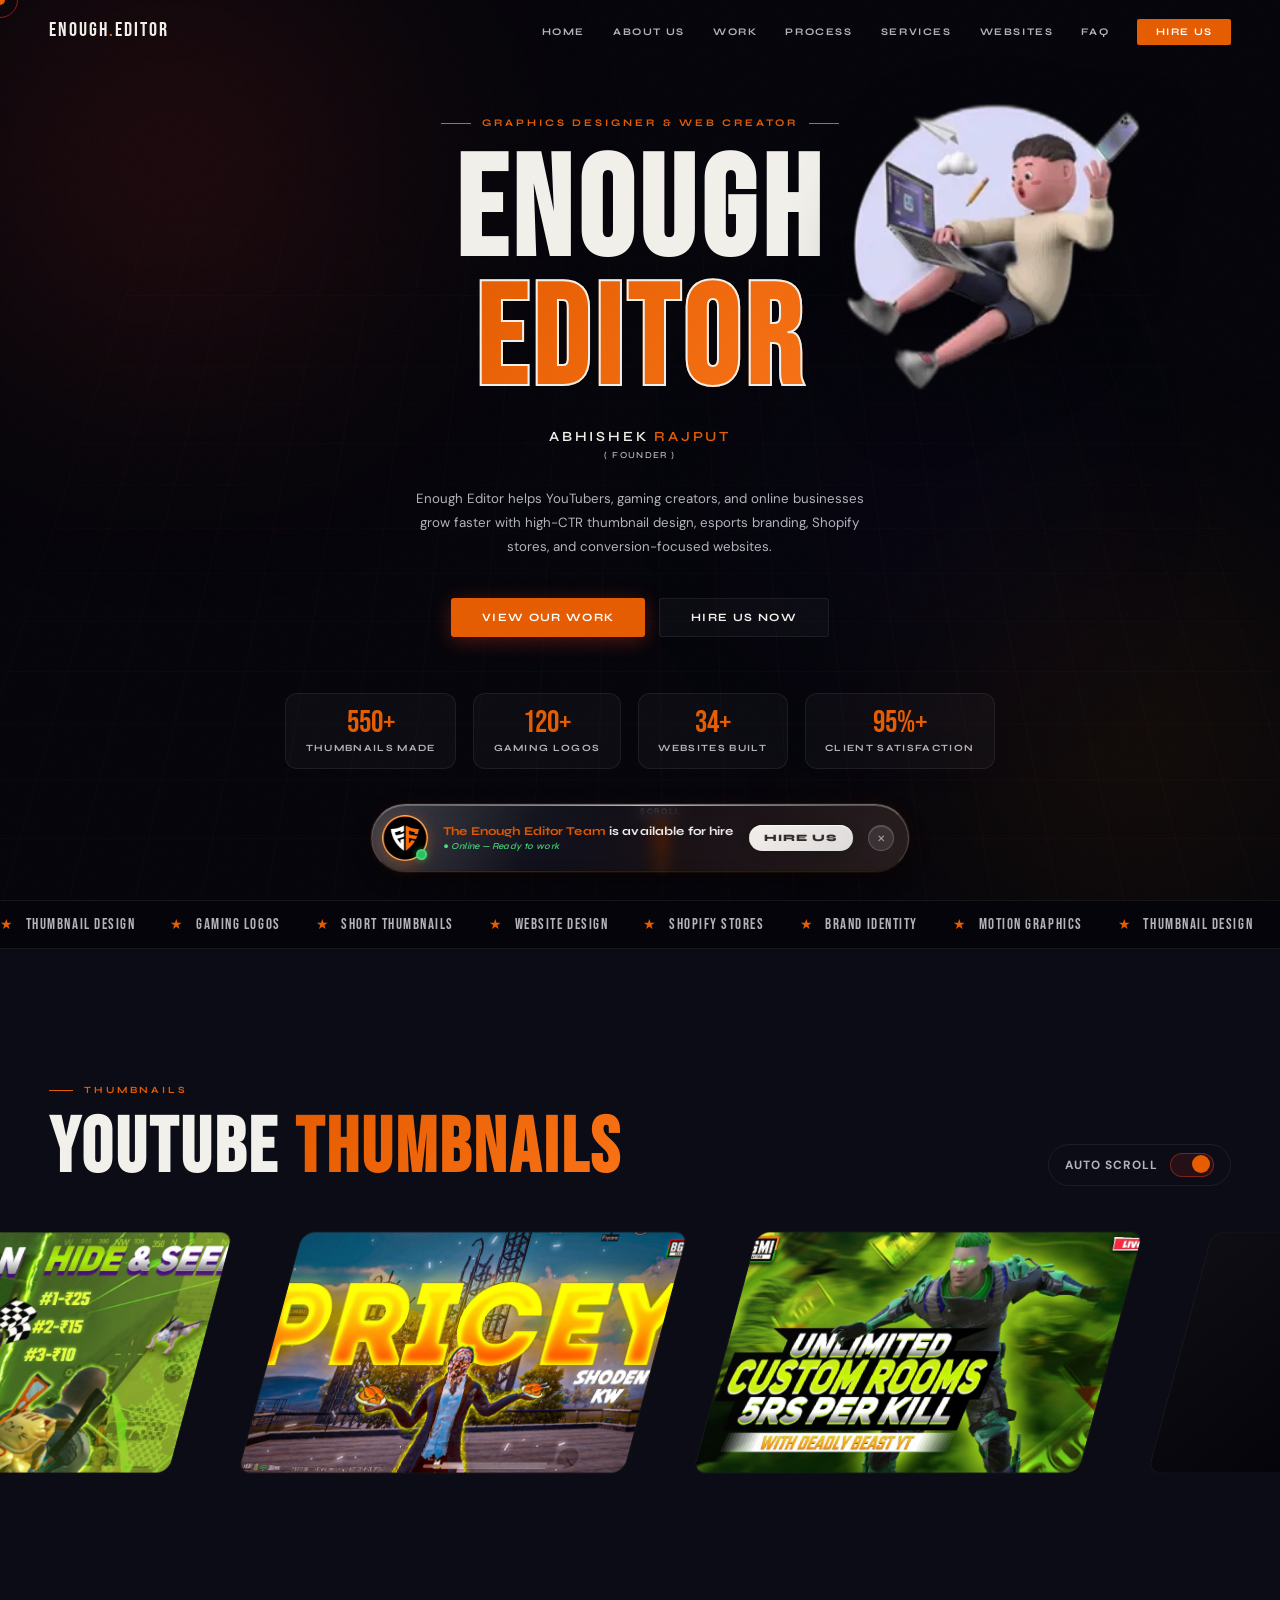
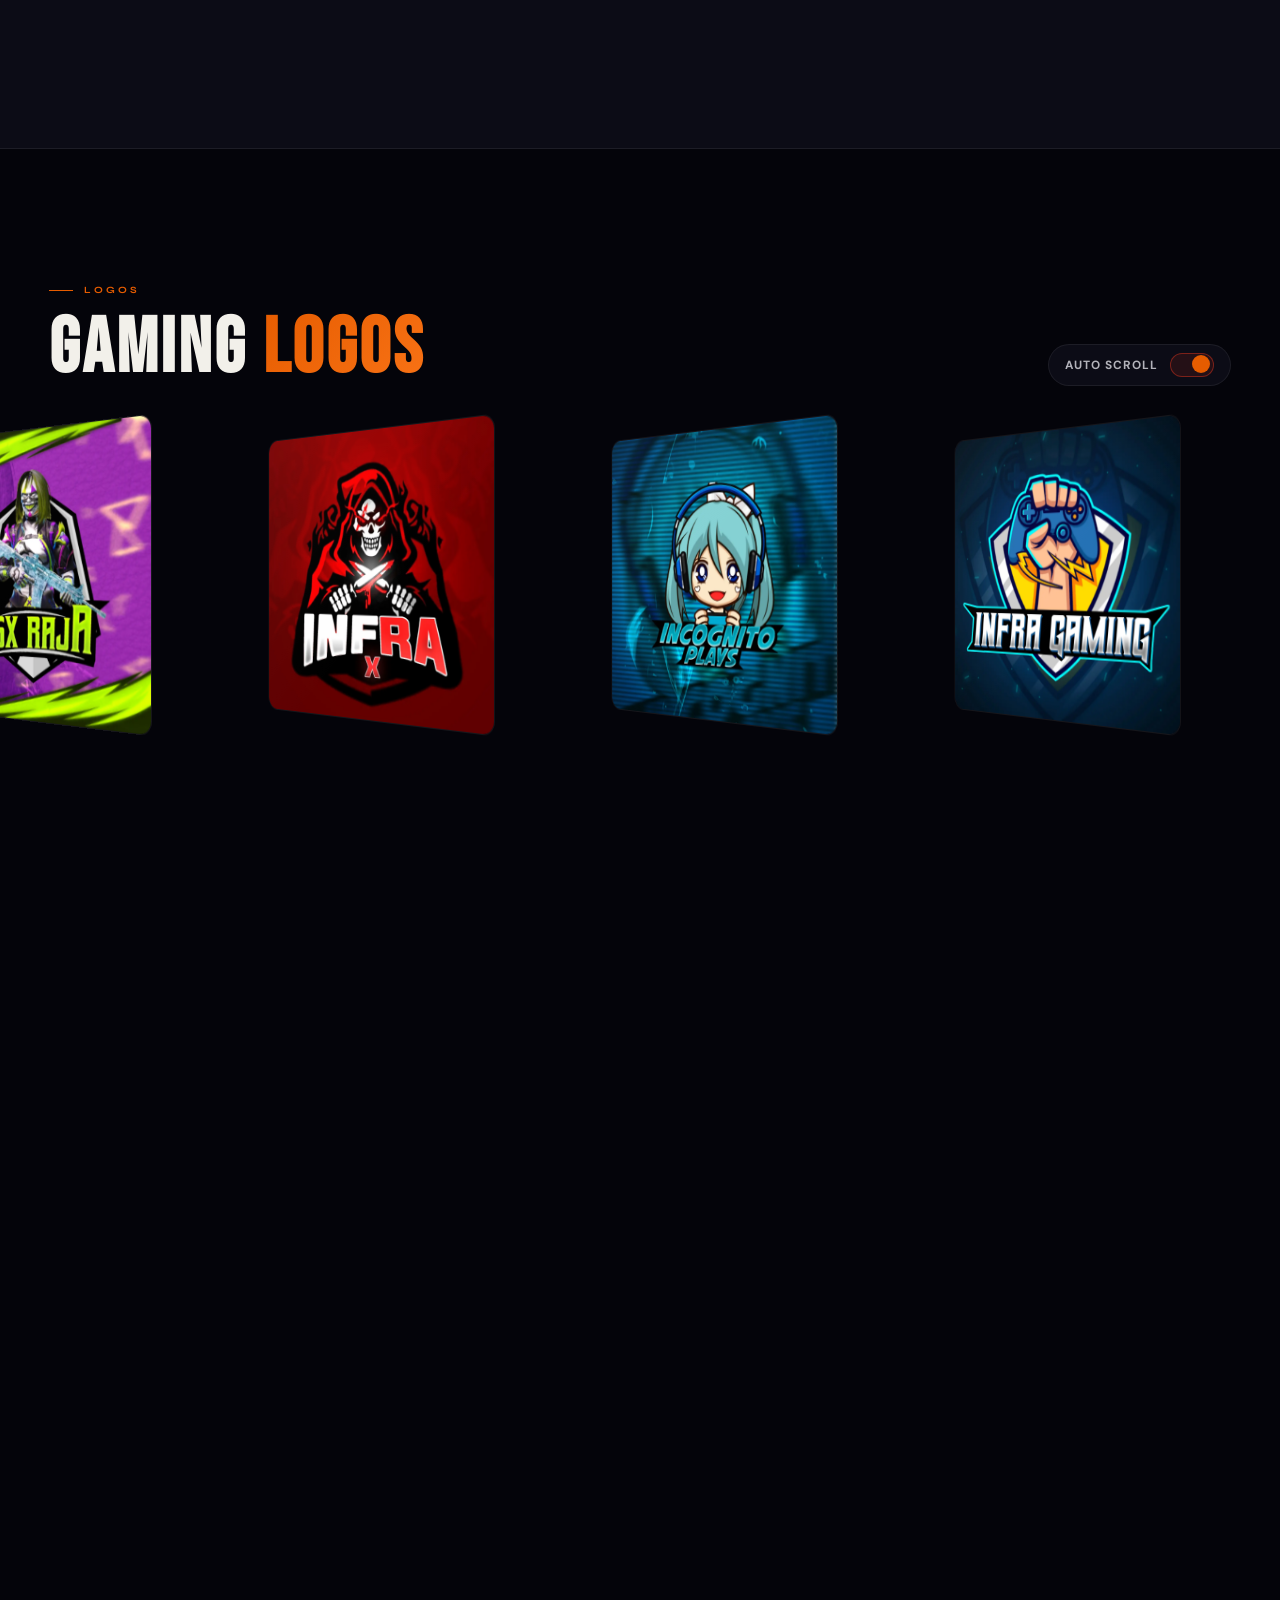
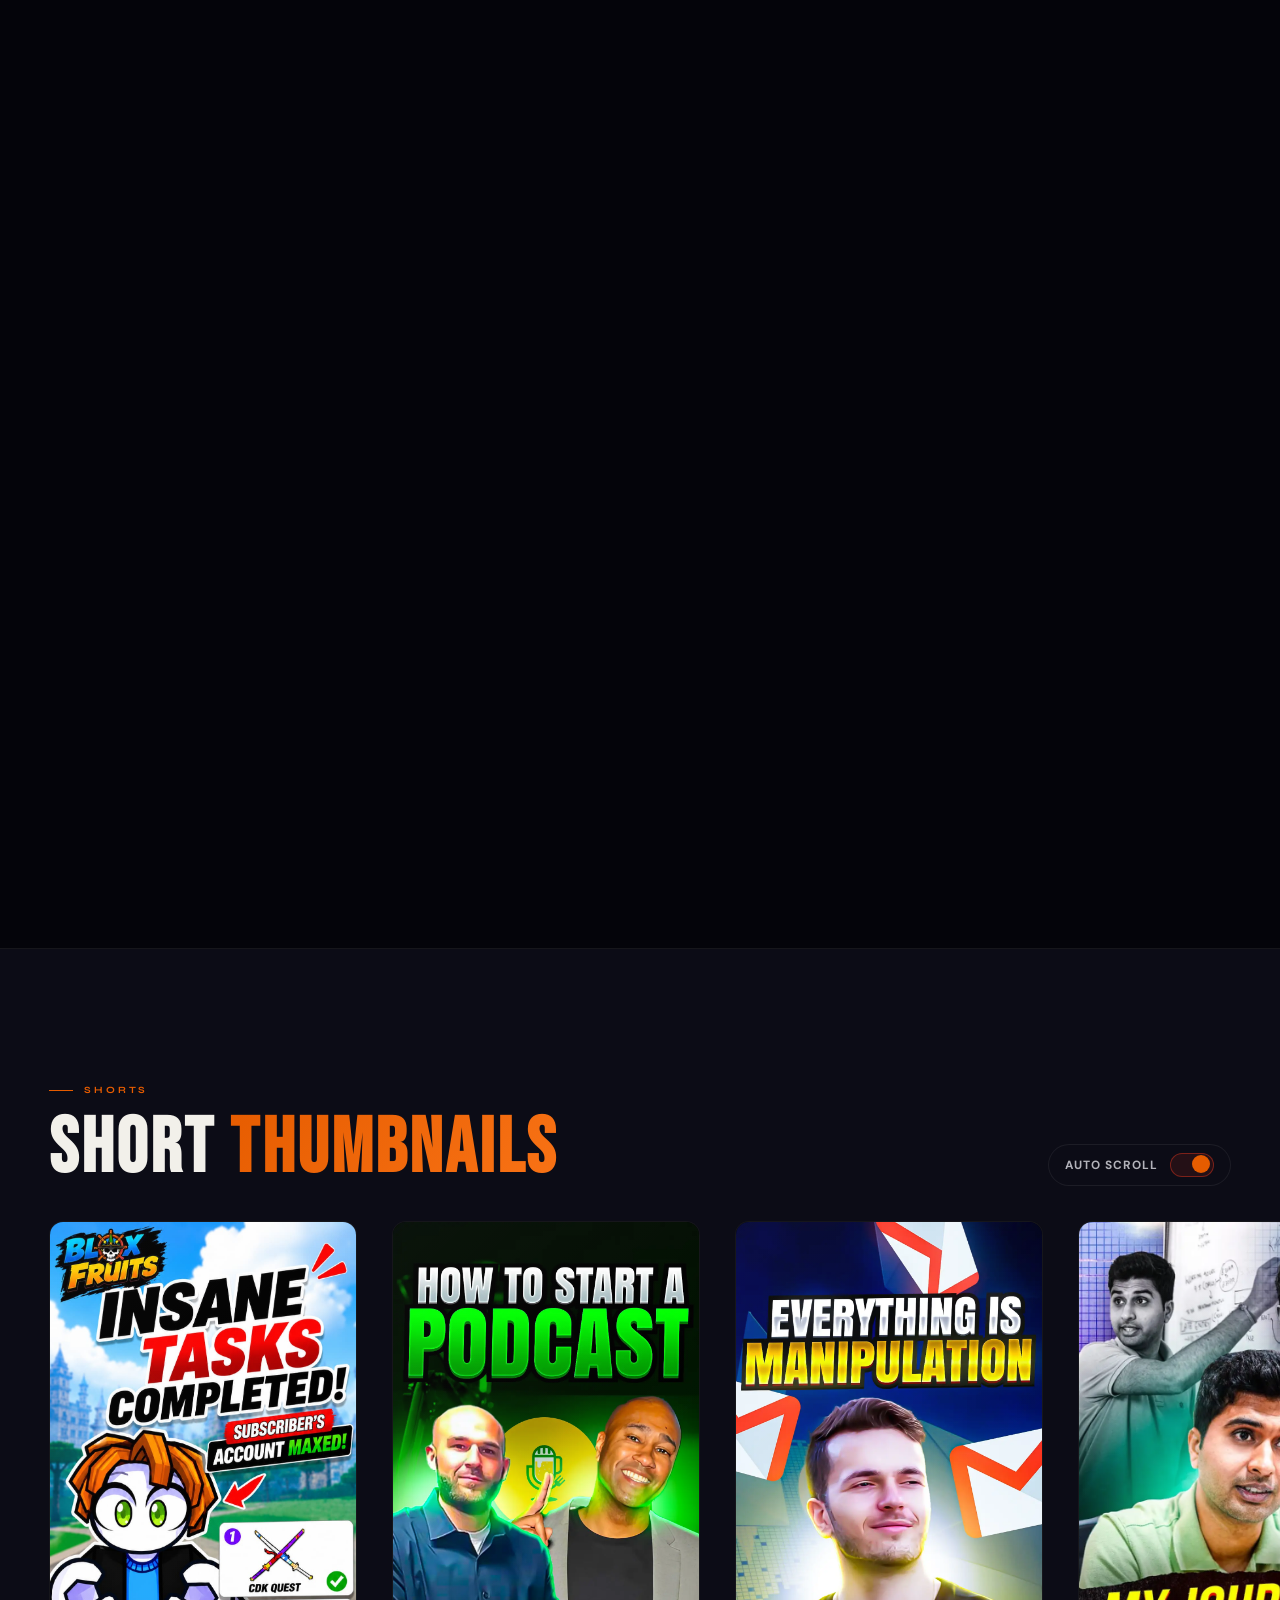
==== commit 93ea2265: "Enforce single-column layout on all viewports under 900px to fix 2x2 layout on mobile/tablet devices" ====
--- a/index.html
+++ b/index.html
@@ -102,7 +102,7 @@
   </noscript>
   <link rel="preload" href="assets/Profile Pic/favicon.webp" as="image" fetchpriority="high">
   <style>
-.no-scroll{overflow: hidden !important}*,*::before,*::after{margin: 0;padding: 0;box-sizing: border-box}:root{--bg: #04040a;--surface: #0c0c16;--accent: #e65c00;--accent2: #f97316;--gold: #ffc846;--text: #f2f0ea;--muted: #b3b3ba;--glass: rgba(255,255,255,0.03);--glass-b: rgba(255,255,255,0.07)}html{font-size: 14px;scroll-behavior: smooth}body{background: var(--bg);color: var(--text);font-family: 'DM Sans',sans-serif;overflow-x: hidden;cursor: none}#cur{position: fixed;width: 10px;height: 10px;background: var(--accent);border-radius: 50%;pointer-events: none;z-index: 200000;transform: translate(-50%,-50%);transition: width .15s,height .15s,background .2s}#cur-ring{position: fixed;width: 36px;height: 36px;border: 1.5px solid rgba(255,58,31,.5);border-radius: 50%;pointer-events: none;z-index: 199999;transform: translate(-50%,-50%);transition: all .22s cubic-bezier(.2,.8,.3,1)}body::after{content: '';position: fixed;inset: 0;pointer-events: none;z-index: 9000;opacity: .028;background-image: url("data:image/svg+xml,%3Csvg xmlns='http://www.w3.org/2000/svg' width='300' height='300'%3E%3Cfilter id='n'%3E%3CfeTurbulence type='fractalNoise' baseFrequency='.85' numOctaves='4' stitchTiles='stitch'/%3E%3C/filter%3E%3Crect width='300' height='300' filter='url(%23n)'/%3E%3C/svg%3E")}nav{position: fixed;top: 0;left: 0;right: 0;z-index: 700;display: flex;align-items: center;justify-content: space-between;padding: 1.3rem 3.5rem;transition: background .4s,border-color .4s,backdrop-filter .4s;border-bottom: 1px solid transparent}nav.scrolled{background: rgba(4,4,10,.85);border-color: var(--glass-b);backdrop-filter: blur(8px)}.logo{font-family: 'Bebas Neue',sans-serif;font-size: 1.45rem;letter-spacing: .1em;text-decoration: none;color: var(--text)}.logo span{color: var(--accent)}.nav-links{display: flex;gap: 2rem;list-style: none;align-items: center}.nav-links a{font-family: 'Syne',sans-serif;font-size: .72rem;font-weight: 700;letter-spacing: .16em;text-transform: uppercase;color: var(--muted);text-decoration: none;transition: color .2s}.nav-links a:hover{color: var(--text)}.nav-hire{background: var(--accent);color: #fff !important;padding: .48rem 1.3rem;border-radius: 2px;font-family: 'Syne',sans-serif;font-size: .72rem;font-weight: 700;letter-spacing: .12em;text-transform: uppercase;text-decoration: none;transition: background .2s,transform .2s,box-shadow .2s;box-shadow: 0 0 0 0 rgba(255,58,31,0)}.nav-hire:hover{background: #ff1f00;transform: translateY(-1px);box-shadow: 0 8px 20px rgba(255,58,31,.4)}#hero{min-height: 100vh;display: flex;align-items: center;justify-content: center;position: relative;overflow: hidden;padding: 8rem 3.5rem 9rem}.orb{position: absolute;border-radius: 50%;filter: blur(120px);pointer-events: none;animation: orbFloat 10s ease-in-out infinite}.orb1{width: 600px;height: 600px;background: radial-gradient(circle,rgba(255,58,31,.18),transparent 70%);top: -15%;left: -10%;animation-delay: 0s}.orb2{width: 500px;height: 500px;background: radial-gradient(circle,rgba(255,140,0,.12),transparent 70%);bottom: -10%;right: -8%;animation-delay: -5s}.orb3{width: 300px;height: 300px;background: radial-gradient(circle,rgba(100,60,255,.1),transparent 70%);top: 40%;left: 60%;animation-delay: -3s}@keyframes orbFloat{0%,100%{transform: translate(0,0) scale(1)}50%{transform: translate(30px,-30px) scale(1.05)}}.grid-bg{position: absolute;inset: 0;background-image: linear-gradient(rgba(255,58,31,.04) 1px,transparent 1px),linear-gradient(90deg,rgba(255,58,31,.04) 1px,transparent 1px);background-size: 60px 60px;transform: perspective(600px) rotateX(15deg) scale(1.1);transform-origin: bottom center;pointer-events: none;opacity: .7;animation: gridPulse 6s ease-in-out infinite}@keyframes gridPulse{0%,100%{opacity: .5}50%{opacity: .9}}.hero-scene{position: relative;perspective: 1200px;display: flex;flex-direction: column;align-items: center;z-index: 2;text-align: center;max-width: 900px}.hero-tag{font-family: 'Syne',sans-serif;font-size: .72rem;font-weight: 700;letter-spacing: .3em;text-transform: uppercase;color: var(--accent);margin-bottom: 1.5rem;opacity: 0;animation: fadeUp .8s .2s forwards;display: flex;align-items: center;gap: .8rem}.hero-tag::before,.hero-tag::after{content: '';display: block;width: 30px;height: 1px;background: var(--accent)}.hero-name{font-family: 'Bebas Neue',sans-serif;font-size: clamp(4rem,11vw,10rem);line-height: .92;letter-spacing: .04em;color: var(--text);opacity: 0;animation: fadeUp .9s .4s forwards;transform-style: preserve-3d}.hero-name .stroke{-webkit-text-stroke: 2px var(--text);color: transparent;display: block;background: linear-gradient(135deg,var(--accent),var(--accent2));-webkit-background-clip: text;background-clip: text;-webkit-text-fill-color: transparent}.hero-sub{font-family: 'Syne',sans-serif;font-size: 1rem;font-weight: 600;letter-spacing: .2em;text-transform: uppercase;color: var(--text);margin-top: 1.4rem;opacity: 0;animation: fadeUp .8s .6s forwards}.hero-sub span{color: var(--accent)}.hero-desc{font-size: .95rem;line-height: 1.8;color: var(--muted);max-width: 480px;margin-top: 1.8rem;opacity: 0;animation: fadeUp .8s .8s forwards}.hero-btns{display: flex;gap: 1rem;margin-top: 2.8rem;opacity: 0;animation: fadeUp .8s 1s forwards}.btn-primary{background: var(--accent);color: #fff;padding: .85rem 2.2rem;font-family: 'Syne',sans-serif;font-size: .8rem;font-weight: 700;letter-spacing: .12em;text-transform: uppercase;text-decoration: none;border-radius: 3px;transition: all .25s;box-shadow: 0 4px 20px rgba(255,58,31,.3);display: inline-flex;align-items: center;justify-content: center;gap: .6rem}.btn-primary:hover{background: #ff1f00;transform: translateY(-3px) scale(1.02);box-shadow: 0 12px 20px rgba(255,58,31,.45)}.btn-outline{border: 1.5px solid var(--glass-b);color: var(--text);padding: .85rem 2.2rem;font-family: 'Syne',sans-serif;font-size: .8rem;font-weight: 700;letter-spacing: .12em;text-transform: uppercase;text-decoration: none;border-radius: 3px;transition: all .25s;backdrop-filter: blur(8px);background: var(--glass);display: inline-flex;align-items: center;justify-content: center;gap: .6rem}.btn-outline:hover{border-color: var(--accent);color: var(--accent);transform: translateY(-3px)}.hero-float-cards{display: flex;gap: 1.2rem;margin-top: 4rem;opacity: 0;animation: fadeUp .8s 1.2s forwards}.float-card{background: var(--glass);border: 1px solid var(--glass-b);border-radius: 12px;padding: 1rem 1.4rem;backdrop-filter: blur(8px);font-family: 'Syne',sans-serif;transition: transform .3s;transform-style: preserve-3d}.float-card:hover{transform: translateY(-6px) rotateX(6deg)}.float-card .num{font-family: 'Bebas Neue',sans-serif;font-size: 2.2rem;color: var(--accent);line-height: 1}.float-card .label{font-size: .68rem;font-weight: 700;letter-spacing: .14em;text-transform: uppercase;color: var(--muted);margin-top: .2rem}.scroll-indicator{position: absolute;bottom: 2rem;left: 50%;transform: translateX(-50%);display: flex;flex-direction: column;align-items: center;gap: .4rem;opacity: 0;animation: fadeUp .6s 1.8s forwards;font-family: 'Syne',sans-serif;font-size: .6rem;letter-spacing: .2em;text-transform: uppercase;color: var(--muted);z-index: 5;pointer-events: none}.scroll-line{width: 2px;height: 50px;background: linear-gradient(var(--accent),transparent);animation: scrollLine 1.5s ease-in-out infinite;box-shadow: 0 0 8px rgba(255,115,0,0.6)}@keyframes scrollLine{0%{transform: scaleY(0);transform-origin: top}50%{transform: scaleY(1);transform-origin: top}51%{transform: scaleY(1);transform-origin: bottom}100%{transform: scaleY(0);transform-origin: bottom}}@keyframes fadeUp{from{opacity: 0;transform: translateY(30px)}to{opacity: 1;transform: translateY(0)}}section{padding: 8rem 3.5rem;position: relative}.section-label{font-family: 'Syne',sans-serif;font-size: .68rem;font-weight: 700;letter-spacing: .3em;text-transform: uppercase;color: var(--accent);display: flex;align-items: center;gap: .8rem;margin-bottom: 1.2rem}.section-label::before{content: '';display: block;width: 24px;height: 1px;background: var(--accent)}.section-title{font-family: 'Bebas Neue',sans-serif;font-size: clamp(2.8rem,6vw,5.5rem);letter-spacing: .04em;line-height: .95;margin-bottom: 3.5rem}.section-title em{font-style: normal;background: linear-gradient(135deg,var(--accent),var(--accent2));-webkit-background-clip: text;-webkit-text-fill-color: transparent;background-clip: text}#about{display: grid;grid-template-columns: 1fr 1fr;gap: 6rem;align-items: center;max-width: 1200px;margin: 0 auto}.about-visual{position: relative;perspective: 1000px}.profile-3d-wrap{transform-style: preserve-3d;transform: rotateY(-8deg) rotateX(4deg);transition: transform .5s ease}.profile-3d-wrap:hover{transform: rotateY(0deg) rotateX(0deg)}.profile-img-box{position: relative;border-radius: 50%;overflow: hidden;aspect-ratio: 1/1;background: var(--surface);border: 3px solid var(--accent);box-shadow: 0 0 0 6px rgba(255,115,0,.15),20px 20px 20px rgba(0,0,0,.6),-2px -2px 0 1px rgba(255,58,31,.2);max-width: 380px}.profile-img-box img{width: 100%;height: 100%;object-fit: cover;display: block}.badge-float{position: absolute;background: var(--accent);color: #fff;border-radius: 8px;padding: .7rem 1rem;font-family: 'Syne',sans-serif;font-size: .7rem;font-weight: 700;letter-spacing: .1em;text-transform: uppercase;box-shadow: 0 8px 20px rgba(255,58,31,.4);animation: badgeFloat 4s ease-in-out infinite}.badge-float.b1{bottom: -1.5rem;right: -2rem;animation-delay: 0s}.badge-float.b2{top: -1rem;left: -2rem;background: var(--surface);border: 1px solid var(--glass-b);color: var(--text);box-shadow: 0 8px 20px rgba(0,0,0,.4);animation-delay: -2s}.badge-float .b-num{font-family: 'Bebas Neue',sans-serif;font-size: 1.6rem;display: block;line-height: 1}.badge-float .b-txt{font-size: .6rem;opacity: .75}@keyframes badgeFloat{0%,100%{transform: translateY(0)}50%{transform: translateY(-10px)}}.about-text .section-title{margin-bottom: 1.5rem}.about-bio{color: var(--muted);line-height: 1.9;font-size: .95rem;margin-bottom: 2rem}.about-bio strong{color: var(--text);font-weight: 400}.skills-grid{display: flex;flex-wrap: wrap;gap: .6rem;margin-bottom: 2.5rem}.skill-tag{background: var(--glass);border: 1px solid var(--glass-b);padding: .4rem 1rem;border-radius: 40px;font-family: 'Syne',sans-serif;font-size: .7rem;font-weight: 600;letter-spacing: .1em;text-transform: uppercase;color: var(--text);transition: all .2s}.skill-tag:hover{border-color: var(--accent);color: var(--accent);background: rgba(255,58,31,.06)}.h-scroll-wrapper{position: relative;background: var(--surface);border-bottom: 1px solid var(--glass-b)}#gaming-logos-wrapper{background: var(--bg)}.sticky-container{position: sticky;top: 0;height: 100vh;width: 100%;overflow: hidden;display: flex;flex-direction: column;padding-top: max(90px,15vh)}.sticky-header{padding: 0 max(3.5rem,calc((100vw - 1200px) / 2));width: 100%;margin: 0 auto 2.5rem}.h-scroll-track{display: flex;gap: 2.5rem;width: max-content;will-change: transform;transform-origin: center center}.h-scroll-track[data-dir="forward"],.h-scroll-track[data-dir="reverse"]{padding: 0 max(3.5rem,calc((100vw - 1200px) / 2))}.sticky-header{display: flex;justify-content: space-between;align-items: flex-end;flex-wrap: wrap;gap: 1rem}.scroll-toggle{display: flex;align-items: center;gap: 12px;background: var(--surface);padding: 8px 16px;border-radius: 30px;border: 1px solid var(--glass-b)}.toggle-label{font-size: 0.85rem;color: var(--muted);font-weight: 700;text-transform: uppercase;letter-spacing: 1px}.switch{position: relative;display: inline-block;width: 44px;height: 24px}.switch input{opacity: 0;width: 0;height: 0}.slider{position: absolute;cursor: pointer;top: 0;left: 0;right: 0;bottom: 0;background-color: var(--glass-b);transition: .4s;border-radius: 24px}.slider:before{position: absolute;content: "";height: 18px;width: 18px;left: 3px;bottom: 3px;background-color: var(--muted);transition: .4s;border-radius: 50%}input:checked+.slider{background-color: rgba(255,58,31,0.1);border: 1px solid rgba(255,58,31,0.4)}input:checked+.slider:before{transform: translateX(18px);background-color: var(--accent)}.h-scroll-wrapper.scroll-off{height: auto !important;padding: 6rem 0}.h-scroll-wrapper.scroll-off .sticky-container{position: relative !important;height: auto !important;overflow: visible !important}.h-scroll-wrapper.scroll-off .sticky-header{margin-bottom: 3rem}.h-scroll-wrapper.scroll-off .h-scroll-track{overflow-x: auto;padding-bottom: 2rem;scroll-snap-type: x mandatory;transform: none !important;width: 100vw}.h-scroll-wrapper.scroll-off .work-slide,.h-scroll-wrapper.scroll-off .logo-slide,.h-scroll-wrapper.scroll-off .short-slide{scroll-snap-align: center}.h-scroll-wrapper.scroll-off .h-scroll-track::-webkit-scrollbar{height: 6px}.h-scroll-wrapper.scroll-off .h-scroll-track::-webkit-scrollbar-track{background: var(--surface)}.h-scroll-wrapper.scroll-off .h-scroll-track::-webkit-scrollbar-thumb{background: var(--accent);border-radius: 4px}.mobile-swipe-indicator{display: none}@media(max-width: 900px){.sticky-header{padding: 0 1.5rem;flex-direction: column;align-items: flex-start}.h-scroll-track[data-dir="forward"],.h-scroll-track[data-dir="reverse"]{padding: 0 1.5rem;gap: 1.5rem}.mobile-swipe-indicator{display: flex;flex-direction: column;align-items: center;gap: 0.4rem;font-family: 'Syne',sans-serif;font-size: 0.65rem;font-weight: 700;letter-spacing: 0.2em;text-transform: uppercase;color: var(--accent);margin-top: 1.2rem;width: 140px;align-self: center}.mobile-swipe-indicator .scroll-line{height: 35px}.h-scroll-wrapper.scroll-off .mobile-swipe-indicator{display: none !important}}.work-slide{width: 30rem;flex-shrink: 0}.work-slide .p-card{aspect-ratio: 16/10;height: auto}.logo-slide{width: 22rem;flex-shrink: 0}.logo-slide .p-card{aspect-ratio: 1;height: auto}.short-slide{width: 22rem;flex-shrink: 0}.short-slide .p-card{aspect-ratio: 9/16;height: auto}.p-card{position: relative;border-radius: 14px;overflow: hidden;background: var(--bg);border: 1px solid var(--glass-b);cursor: pointer;transition: transform .4s cubic-bezier(.2,.8,.3,1),box-shadow .4s;transform-style: preserve-3d;will-change: transform}.p-card:hover{transform: translateY(-12px) rotateX(6deg) rotateY(-3deg) scale(1.02);box-shadow: 0 20px 20px rgba(0,0,0,.5),0 0 0 1px rgba(255,58,31,.2),inset 0 1px 0 rgba(255,255,255,.06);z-index: 10}.p-card img{width: 100%;height: 100%;object-fit: cover;display: block;transition: transform .5s}.p-card:hover img{transform: scale(1.05)}.p-card-overlay{position: absolute;inset: 0;background: linear-gradient(to top,rgba(4,4,10,.92) 0%,transparent 50%);opacity: 0;transition: opacity .3s;display: flex;flex-direction: column;justify-content: flex-end;padding: 1.2rem}.p-card:hover .p-card-overlay{opacity: 1}.p-card-title{font-family: 'Syne',sans-serif;font-size: .85rem;font-weight: 700;color: #fff;margin-bottom: .2rem}.p-card-type{font-family: 'Syne',sans-serif;font-size: .62rem;font-weight: 600;letter-spacing: .14em;text-transform: uppercase;color: var(--accent)}.p-card::after{content: '';position: absolute;inset: 0;background: linear-gradient(135deg,rgba(255,255,255,.04) 0%,transparent 60%);pointer-events: none}.marquee-strip{width: 100%;overflow: hidden;border-top: 1px solid var(--glass-b);border-bottom: 1px solid var(--glass-b);padding: 1rem 0;background: var(--bg);display: flex;align-items: center}.marquee-track{display: flex;gap: 2.5rem;white-space: nowrap;animation: marquee 20s linear infinite}.marquee-track .m-item{font-family: 'Bebas Neue',sans-serif;font-size: 1.1rem;letter-spacing: .1em;color: var(--muted);display: flex;align-items: center;gap: .8rem}.marquee-track .m-item span{color: var(--accent);font-size: 1rem}@keyframes marquee{0%{transform: translateX(0)}100%{transform: translateX(-50%)}}#services{position: relative;overflow: hidden}#services::before{content: '';position: absolute;inset: 0;pointer-events: none;background: radial-gradient(ellipse 60% 50% at 20% 50%,rgba(255,115,0,.06) 0%,transparent 60%),radial-gradient(ellipse 50% 60% at 80% 50%,rgba(255,58,31,.05) 0%,transparent 60%)}.services-inner-wrap{max-width: 1200px;margin: 0 auto;position: relative;z-index: 1}.services-header{display: flex;align-items: flex-end;justify-content: space-between;margin-bottom: 3.5rem;flex-wrap: wrap;gap: 1rem}.services-header-left .section-title{margin-bottom: .5rem}.services-count{font-family: 'Bebas Neue',sans-serif;font-size: 5rem;line-height: 1;color: rgba(255,255,255,.04);letter-spacing: .02em;user-select: none;pointer-events: none}.services-grid{position: relative;display: flex;flex-direction: column;gap: 4rem;padding: 2rem 0}.services-grid::before{content: '';position: absolute;top: 0;bottom: 0;left: 50%;width: 2px;background: linear-gradient(to bottom,transparent,rgba(255,115,0,.15) 15%,rgba(255,115,0,.15) 85%,transparent);transform: translateX(-50%);z-index: 0}.timeline-progress{content: '';position: absolute;top: 0;left: 50%;width: 3px;background: linear-gradient(to bottom,rgba(255,115,0,.5),#ff7300,#ffaa00);transform: translateX(-50%);z-index: 1;height: 0%;box-shadow: 0 0 15px rgba(255,115,0,.9),0 0 20px rgba(255,115,0,.6),0 0 20px rgba(255,115,0,.4);transition: height 0.1s ease-out}.timeline-progress::after{content: '';position: absolute;bottom: 0;left: 50%;transform: translateX(-50%);width: 12px;height: 35px;background: #ffaa00;border-radius: 50%;filter: blur(6px);box-shadow: 0 0 20px #ffaa00,0 0 20px #ff7300}.s-card{background: linear-gradient(135deg,rgba(255,255,255,.04) 0%,rgba(255,255,255,.015) 100%);border: 1px solid rgba(255,255,255,.08);border-top-color: rgba(255,255,255,.14);border-radius: 20px;padding: 1.8rem 1.8rem 1.6rem;transition: border-color .35s,box-shadow .35s,transform .2s cubic-bezier(.2,.8,.3,1),opacity .5s,filter .5s;position: relative;overflow: visible;cursor: pointer;backdrop-filter: blur(8px);width: calc(50% - 3rem);margin: 0;z-index: 2;opacity: 0.3;filter: grayscale(1)}.s-card.active{opacity: 1;filter: grayscale(0)}.s-card:nth-child(odd){align-self: flex-start;text-align: right}.s-card:nth-child(even){align-self: flex-end;text-align: left}.s-card:nth-child(odd) .s-tags{justify-content: flex-end}.s-card:nth-child(odd) .s-icon{margin-left: auto;margin-right: 0}.s-card:nth-child(odd)::before{right: auto;left: 1.2rem}.timeline-dot{position: absolute;top: 50%;width: 24px;height: 24px;background: #10101e;border: 4px solid #ff7300;border-radius: 50%;z-index: 10;opacity: 0;box-shadow: 0 0 15px #ff7300,inset 0 0 5px #ff7300}.s-card:nth-child(odd) .timeline-dot{right: -3rem;transform: translate(50%,-50%) scale(0)}.s-card:nth-child(even) .timeline-dot{left: -3rem;transform: translate(-50%,-50%) scale(0)}.s-card.active .timeline-dot{opacity: 1;animation: pulseDot 2s infinite}.s-card.active:nth-child(odd) .timeline-dot{transform: translate(50%,-50%) scale(1);transition: opacity .5s .1s,transform .5s .1s cubic-bezier(.2,.8,.3,1)}.s-card.active:nth-child(even) .timeline-dot{transform: translate(-50%,-50%) scale(1);transition: opacity .5s .1s,transform .5s .1s cubic-bezier(.2,.8,.3,1)}@keyframes pulseDot{0%{box-shadow: 0 0 15px #ff7300,inset 0 0 5px #ff7300,0 0 0 0 rgba(255,115,0,0.6)}50%{box-shadow: 0 0 20px #ffaa00,inset 0 0 15px #ff7300,0 0 0 20px rgba(255,115,0,0)}100%{box-shadow: 0 0 15px #ff7300,inset 0 0 5px #ff7300,0 0 0 0 rgba(255,115,0,0)}}.s-card::before{content: attr(data-num);position: absolute;top: -0.5rem;right: 1.2rem;font-family: 'Bebas Neue',sans-serif;font-size: 5.5rem;color: rgba(255,255,255,.03);line-height: 1;pointer-events: none;letter-spacing: .02em;transition: color .35s}.s-card::after{content: '';position: absolute;inset: 0;border-radius: 20px;background: radial-gradient(400px circle at var(--x,50%) var(--y,50%),rgba(255,115,0,.15),transparent 60%);opacity: 0;transition: opacity .35s;pointer-events: none}.s-card:hover{border-color: rgba(255,115,0,.4);border-top-color: rgba(255,255,255,.3);transform: translateY(-8px) scale(1.02);box-shadow: 0 20px 20px rgba(0,0,0,.5),0 0 0 1px rgba(255,115,0,.2),inset 0 1px 0 rgba(255,255,255,.15)}.s-card:hover::after{opacity: 1}.s-card:hover::before{color: rgba(255,115,0,.06)}.s-icon{width: 44px;height: 44px;background: linear-gradient(135deg,rgba(255,115,0,.2),rgba(255,58,31,.1));border: 1px solid rgba(255,115,0,.25);border-radius: 12px;display: flex;align-items: center;justify-content: center;margin-bottom: 1.3rem;transition: all .3s;box-shadow: 0 4px 16px rgba(255,115,0,.12),inset 0 1px 0 rgba(255,255,255,.1)}.s-card:hover .s-icon{background: linear-gradient(135deg,rgba(255,115,0,.3),rgba(255,58,31,.18));border-color: rgba(255,115,0,.5);box-shadow: 0 6px 20px rgba(255,115,0,.25),inset 0 1px 0 rgba(255,255,255,.15);transform: scale(1.08) rotate(-3deg)}.s-icon svg{width: 20px;height: 20px;stroke: var(--accent);fill: none;stroke-width: 1.8}.s-title{font-family: 'Syne',sans-serif;font-size: 1.05rem;font-weight: 800;color: rgba(255,255,255,.95);margin-bottom: .55rem;letter-spacing: .01em}.s-desc{font-size: .83rem;color: var(--muted);line-height: 1.8;font-weight: 400}.s-tags{display: flex;flex-wrap: wrap;gap: .35rem;margin-top: 1.1rem}.s-tag{font-family: 'Syne',sans-serif;font-size: .58rem;font-weight: 700;letter-spacing: .12em;text-transform: uppercase;background: rgba(255,255,255,.05);border: 1px solid rgba(255,255,255,.1);padding: .22rem .65rem;border-radius: 100px;color: rgba(255,255,255,.45);transition: all .2s}.s-card:hover .s-tag{border-color: rgba(255,115,0,.3);color: rgba(255,115,0,.8);background: rgba(255,115,0,.06)}.modal-overlay{position: fixed;top: 0;left: 0;width: 100vw;height: 100vh;background: rgba(4,4,10,0.85);backdrop-filter: blur(8px);z-index: 10000;display: flex;align-items: center;justify-content: center;opacity: 0;pointer-events: none;transition: 0.3s cubic-bezier(0.2,0.8,0.3,1)}.modal-overlay.active{opacity: 1;pointer-events: auto}.modal-content{background: var(--surface);padding: 2.5rem;border-radius: 20px;border: 1px solid var(--glass-b);max-width: 420px;width: 90%;transform: translateY(30px) scale(0.95);transition: 0.4s cubic-bezier(0.2,0.8,0.3,1);position: relative;box-shadow: 0 20px 20px rgba(0,0,0,0.5)}.modal-overlay.active .modal-content{transform: translateY(0) scale(1)}.modal-close{position: absolute;top: 1.2rem;right: 1.2rem;background: var(--glass);border: 1px solid var(--glass-b);color: var(--muted);cursor: pointer;width: 32px;height: 32px;border-radius: 50%;display: flex;align-items: center;justify-content: center;font-size: 1.2rem;transition: 0.2s}.modal-close:hover{color: var(--text);background: var(--glass-b)}.modal-title{font-family: 'Syne',sans-serif;font-size: 1.6rem;margin-bottom: 0.5rem}.modal-desc{color: var(--muted);font-size: 0.95rem;margin-bottom: 2rem;line-height: 1.5}.modal-options{display: flex;flex-direction: column;gap: 0.8rem}.modal-btn{background: var(--bg);border: 1px solid var(--glass-b);padding: 1.2rem;border-radius: 12px;color: var(--text);cursor: pointer;font-family: 'DM Sans',sans-serif;font-size: 1rem;font-weight: 600;transition: 0.2s;text-align: left;display: flex;align-items: center;gap: 1rem}.modal-btn:hover{border-color: var(--accent);background: rgba(255,115,0,0.05);transform: translateY(-2px)}.modal-btn svg{flex-shrink: 0}#websites{background: var(--bg);padding: 8rem 3.5rem;overflow: hidden}.websites-inner{max-width: 1200px;margin: 0 auto}.websites-grid{display: grid;grid-template-columns: repeat(2,1fr);gap: 1.5rem;margin-top: 1rem}.w-card{position: relative;aspect-ratio: 16/10;perspective: 2000px;cursor: pointer;background: transparent;border: none}.w-card-inner{position: relative;width: 100%;height: 100%;transition: transform 0.9s cubic-bezier(0.19,1,0.22,1);transform-style: preserve-3d}.w-card.flipped .w-card-inner{transform: rotateY(180deg) scale(1.05)}.w-card-front,.w-card-back{position: absolute;inset: 0;width: 100%;height: 100%;backface-visibility: hidden;border-radius: 20px;overflow: hidden;border: 1px solid var(--glass-b);box-shadow: 0 15px 20px rgba(0,0,0,0.3)}.w-card-front{background: var(--surface);display: flex;flex-direction: column}.w-card-back{background: linear-gradient(145deg,#0c0c16,#151525);transform: rotateY(180deg) translateZ(1px);padding: 1.8rem;display: flex;flex-direction: column;border: 1px solid rgba(255,115,0,0.2)}.w-card .w-overlay{position: absolute;inset: 0;background: linear-gradient(to top,rgba(0,0,0,1) 0%,rgba(0,0,0,0.7) 35%,transparent 70%);display: flex;flex-direction: column;justify-content: flex-end;padding: 1.5rem;z-index: 2}.back-header{margin-bottom: 1.2rem;border-bottom: 1px solid rgba(255,255,255,0.05);padding-bottom: 0.8rem}.back-title{font-family: 'Bebas Neue',sans-serif;font-size: 1.8rem;color: var(--accent);letter-spacing: 1px}.back-list{list-style: none;display: flex;flex-direction: column;gap: 0.6rem;flex: 1;min-height: 0;overflow-y: auto;-webkit-overflow-scrolling: touch;padding-right: 5px}.back-list::-webkit-scrollbar{width: 4px}.back-list::-webkit-scrollbar-thumb{background: var(--glass-b);border-radius: 10px}.back-item{display: flex;gap: 0.8rem;font-size: 0.78rem;line-height: 1.4;color: rgba(255,255,255,0.8)}.back-item svg{flex-shrink: 0;width: 14px;height: 14px;stroke: var(--accent);margin-top: 2px}.back-item strong{color: #fff;font-weight: 700;margin-right: 4px}.view-website-btn{margin-top: auto;padding: .6rem 1.4rem;background: var(--accent);color: #fff;text-decoration: none;border-radius: 6px;font-family: 'Syne',sans-serif;font-size: .7rem;font-weight: 800;text-transform: uppercase;letter-spacing: .12em;width: fit-content;display: flex;align-items: center;gap: .6rem;transition: all .3s cubic-bezier(.2,.8,.3,1);position: relative;z-index: 100;pointer-events: auto;transform: translateZ(20px)}.view-website-btn:hover{background: #fff;color: var(--bg);transform: translateY(-3px);box-shadow: 0 10px 20px rgba(255,115,0,0.3)}.browser-bar{background: #141420;padding: .6rem 1rem;display: flex;align-items: center;gap: .5rem;border-bottom: 1px solid rgba(255,255,255,0.05);flex-shrink: 0}.browser-dot{width: 9px;height: 9px;border-radius: 50%}.bd1{background: #ff5f56;box-shadow: 0 0 5px rgba(255,95,86,0.3)}.bd2{background: #ffbd2e;box-shadow: 0 0 5px rgba(255,189,46,0.3)}.bd3{background: #27c93f;box-shadow: 0 0 5px rgba(39,201,63,0.3)}.browser-url{flex: 1;background: rgba(255,255,255,0.03);border: 1px solid rgba(255,255,255,0.05);border-radius: 6px;height: 18px;margin-left: 0.5rem;display: flex;align-items: center;justify-content: center;font-size: 0.6rem;color: rgba(255,255,255,0.85);font-family: 'DM Sans',sans-serif;letter-spacing: 0.04em}.w-label{font-family: 'Syne',sans-serif;font-size: .62rem;font-weight: 700;letter-spacing: .18em;text-transform: uppercase;color: var(--accent);margin-bottom: .3rem}.w-name{font-family: 'Bebas Neue',sans-serif;font-size: 1.9rem;letter-spacing: .06em;color: #fff;line-height: 1}.w-platform{display: inline-flex;align-items: center;gap: .5rem;background: rgba(255,115,0,0.12);border: 1px solid var(--accent);padding: .35rem .9rem;border-radius: 20px;font-family: 'Syne',sans-serif;font-size: .6rem;font-weight: 700;letter-spacing: .1em;text-transform: uppercase;color: var(--accent);margin-top: .8rem;width: fit-content}.w-platform svg{width: 12px;height: 12px}.flip-hint{position: absolute;bottom: 1.2rem;right: 1.5rem;font-size: 0.55rem;font-weight: 800;letter-spacing: 0.12em;color: rgba(255,255,255,0.4);text-transform: uppercase;display: flex;align-items: center;gap: 0.5rem;transition: all 0.3s cubic-bezier(.2,.8,.3,1);pointer-events: none}.w-card:hover .flip-hint{color: var(--accent);transform: translateX(-5px)}.flip-hint svg{width: 12px;height: 12px;stroke: var(--accent);stroke-width: 3}#hire{padding: 10rem 3.5rem;position: relative;overflow: hidden;text-align: center}.hire-bg{position: absolute;inset: 0;pointer-events: none;background: radial-gradient(ellipse 80% 60% at 50% 50%,rgba(255,58,31,.08),transparent);animation: hirePulse 6s ease-in-out infinite}@keyframes hirePulse{0%,100%{opacity: .6}50%{opacity: 1}}.hire-grid{position: absolute;inset: 0;background-image: linear-gradient(rgba(255,58,31,.03) 1px,transparent 1px),linear-gradient(90deg,rgba(255,58,31,.03) 1px,transparent 1px);background-size: 40px 40px;pointer-events: none}.hire-inner{position: relative;z-index: 1;max-width: 800px;margin: 0 auto}.hire-avail{display: inline-flex;align-items: center;gap: .6rem;background: rgba(39,201,63,.1);border: 1px solid rgba(39,201,63,.2);padding: .4rem 1rem;border-radius: 40px;font-family: 'Syne',sans-serif;font-size: .65rem;font-weight: 700;letter-spacing: .14em;text-transform: uppercase;color: #27c93f;margin-bottom: 2rem}.hire-avail::before{content: '';width: 6px;height: 6px;border-radius: 50%;background: #27c93f;animation: pulse 2s infinite}@keyframes pulse{0%,100%{box-shadow: 0 0 0 0 rgba(39,201,63,.4)}50%{box-shadow: 0 0 0 8px rgba(39,201,63,0)}}.hire-title{font-family: 'Bebas Neue',sans-serif;font-size: clamp(3rem,8vw,7rem);letter-spacing: .04em;line-height: .92;margin-bottom: 1.5rem}.hire-title .line2{display: block;background: linear-gradient(135deg,var(--accent),var(--accent2),var(--gold));-webkit-background-clip: text;-webkit-text-fill-color: transparent;background-clip: text}.hire-sub{font-size: .95rem;color: var(--muted);line-height: 1.8;max-width: 520px;margin: 0 auto 3rem}.hire-btns{display: flex;gap: 1rem;justify-content: center;flex-wrap: wrap}.hire-contact-row{display: flex;gap: 2rem;justify-content: center;flex-wrap: wrap;margin-top: 3rem;padding-top: 3rem;border-top: 1px solid var(--glass-b)}.contact-item{display: flex;align-items: center;gap: .8rem;font-family: 'Syne',sans-serif;font-size: .78rem;font-weight: 600;letter-spacing: .08em;color: var(--muted);text-decoration: none;transition: color .2s}.contact-item:hover{color: var(--text)}.contact-item svg{width: 16px;height: 16px;stroke: var(--accent);fill: none;stroke-width: 2}footer{padding: 2.5rem 3.5rem 7rem;border-top: 1px solid var(--glass-b);display: flex;align-items: center;justify-content: space-between;flex-wrap: wrap;gap: 1rem}.footer-logo{font-family: 'Bebas Neue',sans-serif;font-size: 1.1rem;letter-spacing: .12em;color: var(--muted)}.footer-logo span{color: var(--accent)}.footer-copy{font-size: .75rem;color: var(--muted);font-family: 'Syne',sans-serif;letter-spacing: .06em}.footer-social{display: flex;gap: 1rem}.footer-social a{width: 34px;height: 34px;border-radius: 8px;background: var(--glass);border: 1px solid var(--glass-b);display: flex;align-items: center;justify-content: center;transition: all .2s}.footer-social a:hover{background: rgba(255,58,31,.12);border-color: rgba(255,58,31,.3)}.footer-social a svg{width: 14px;height: 14px;stroke: var(--muted);fill: none;stroke-width: 2;transition: stroke .2s}.footer-social a:hover svg{stroke: var(--accent)}.reveal{opacity: 0;transform: translateY(40px);transition: opacity .8s,transform .8s cubic-bezier(.2,.8,.3,1)}.reveal.visible{opacity: 1;transform: translateY(0)}.reveal-left{opacity: 0;transform: translateX(-50px);transition: opacity .8s,transform .8s cubic-bezier(.2,.8,.3,1)}.reveal-left.visible{opacity: 1;transform: translateX(0)}.reveal-right{opacity: 0;transform: translateX(50px);transition: opacity .8s,transform .8s cubic-bezier(.2,.8,.3,1)}.reveal-right.visible{opacity: 1;transform: translateX(0)}.delay-1{transition-delay: .1s}.delay-2{transition-delay: .2s}.delay-3{transition-delay: .3s}.delay-4{transition-delay: .4s}.delay-5{transition-delay: .5s}.nav-hamburger{display: none;flex-direction: column;justify-content: center;gap: 5px;background: none;border: none;cursor: pointer;padding: 4px;z-index: 800}.nav-hamburger span{display: block;width: 24px;height: 2px;background: var(--text);border-radius: 2px;transition: all .3s}.nav-hamburger.open span:nth-child(1){transform: translateY(7px) rotate(45deg)}.nav-hamburger.open span:nth-child(2){opacity: 0}.nav-hamburger.open span:nth-child(3){transform: translateY(-7px) rotate(-45deg)}.mobile-menu{display: none;position: fixed;top: 0;left: 0;right: 0;bottom: 0;background: rgba(4,4,10,.97);backdrop-filter: blur(8px);z-index: 750;flex-direction: column;align-items: center;justify-content: center;gap: 2.5rem;opacity: 0;transition: opacity .3s}.mobile-menu.open{display: flex;opacity: 1}.mobile-menu a{font-family: 'Bebas Neue',sans-serif;font-size: 2.5rem;letter-spacing: .1em;color: var(--text);text-decoration: none;transform: translateY(30px);opacity: 0;transition: transform 0.5s cubic-bezier(0.2,0.8,0.3,1),opacity 0.5s,color 0.2s}.mobile-menu.open a{transform: translateY(0);opacity: 1}.mobile-menu.open a:nth-of-type(1){transition-delay: 0.1s}.mobile-menu.open a:nth-of-type(2){transition-delay: 0.15s}.mobile-menu.open a:nth-of-type(3){transition-delay: 0.2s}.mobile-menu.open a:nth-of-type(4){transition-delay: 0.25s}.mobile-menu.open a:nth-of-type(5){transition-delay: 0.3s}.mobile-menu.open a:nth-of-type(6){transition-delay: 0.35s}.mobile-menu a:hover,.mobile-menu a:active{color: var(--accent)}.mobile-menu .mob-hire{background: var(--accent);color: #fff !important;padding: .6rem 2.5rem;border-radius: 4px;font-size: 2rem}.mob-close{position: absolute;top: 1.5rem;right: 1.5rem;background: rgba(255,255,255,.08);border: 1px solid rgba(255,255,255,.12);border-radius: 50%;width: 44px;height: 44px;display: flex;align-items: center;justify-content: center;color: var(--text);cursor: pointer;transition: all .2s}.mob-close:hover{background: rgba(255,115,0,.15);border-color: rgba(255,115,0,.4);color: var(--accent)}@media(max-width:900px){#cur,#cur-ring{display: none}body{cursor: auto}nav{padding: 1rem 1.5rem}.nav-links{display: none}.nav-hamburger{display: flex}section{padding: 5rem 1.5rem}#hero{padding: 6rem 1.5rem 3rem}#about{grid-template-columns: 1fr;gap: 3rem}.profile-img-box{max-width: 240px;margin: 0 auto}.about-text{text-align: center;display: flex;flex-direction: column;align-items: center}.skills-grid{justify-content: center}#services,#websites{overflow: visible !important}.services-inner-wrap .section-label,.services-inner-wrap .section-title{margin-left: -1.5rem;margin-right: -1.5rem;padding-left: 1.5rem;padding-right: 1.5rem;width: auto}.services-inner-wrap .section-label{position: sticky;z-index: 20;background: var(--surface);top: 35px;padding-top: 2rem;margin-bottom: 0;box-shadow: none}.services-inner-wrap .section-title{position: sticky;z-index: 20;background: var(--surface);top: 80px;padding-bottom: 1rem}.services-grid{display: flex;flex-direction: column;gap: 2rem;padding: 1.5rem 0}.services-grid::before{display: block;left: 10px;transform: none}.timeline-progress{left: 10px;transform: none}.s-card{width: calc(100% - 30px);padding: 1.2rem;align-self: flex-end !important;position: sticky;text-align: left !important}.timeline-dot{display: block}.s-card:nth-child(1){top: 130px;z-index: 1}.s-card:nth-child(2){top: 145px;z-index: 2}.s-card:nth-child(3){top: 160px;z-index: 3}.s-card:nth-child(4){top: 175px;z-index: 4}.s-card:nth-child(5){top: 190px;z-index: 5}.s-card:nth-child(6){top: 205px;z-index: 6}.s-card:nth-child(odd) .s-tags{justify-content: flex-start}.s-card:nth-child(odd) .s-icon{margin-left: 0;margin-right: auto}.s-card:nth-child(odd)::before{right: 0.5rem;left: auto}.s-card:nth-child(odd) .timeline-dot,.s-card:nth-child(even) .timeline-dot{left: -19px;right: auto;transform: translate(-50%,-50%) scale(0)}.s-card.active:nth-child(odd) .timeline-dot,.s-card.active:nth-child(even) .timeline-dot{transform: translate(-50%,-50%) scale(1)}.s-title{font-size: .9rem;margin-bottom: .4rem}.s-desc{font-size: .7rem;line-height: 1.4;margin-bottom: .8rem}.s-icon{width: 28px;height: 28px;margin-bottom: .6rem;border-radius: 8px}.s-icon svg{width: 14px;height: 14px}.s-tag{font-size: .45rem;padding: .2rem .4rem}.s-tags{gap: .3rem;flex-wrap: wrap}.s-card::before{font-size: 2.5rem;top: -0.2rem}.websites-grid{grid-template-columns: repeat(2,1fr)}.hero-float-cards{flex-wrap: wrap;justify-content: center;gap: .8rem}.float-card{min-width: 120px;padding: 1rem 1.2rem}#hire{padding: 6rem 1.5rem}footer{padding: 2rem 1.5rem 6rem;flex-direction: column;align-items: center;text-align: center}.hero-char{width: 180px;right: 0;top: 12%;opacity: 0.55}.hire-char{display: none}.scroll-toggle{scale: .85;transform-origin: right}}@media(max-width:600px){html{font-size: 13px}#hero{padding: 3.2rem 1.2rem 2rem;align-items: center;min-height: 100svh}.scroll-indicator{display: none}.hero-scene{align-items: center;text-align: center;max-width: 100%}.hero-tag{font-size: .62rem;letter-spacing: .2em}.hero-name{font-size: clamp(3.5rem,17vw,6rem)}.hero-btns{flex-direction: column;width: 100%;gap: .8rem;align-items: center;margin-top: 1.5rem}.btn-primary,.btn-outline{text-align: center;width: 90%;max-width: 320px;justify-content: center}.hero-float-cards{display: grid;grid-template-columns: 1fr 1fr;gap: .7rem;width: 100%;margin-top: 1.5rem}.float-card{padding: .9rem 1rem}.float-card .num{font-size: 1.5rem}.hero-char{display: none}.sticky-header{padding: .8rem 1.2rem}.section-title{font-size: clamp(1.6rem,9vw,3rem)}.p-card{border-radius: 10px}.work-slide,.logo-slide{min-width: 260px}.short-slide{min-width: 150px}.about-stats{grid-template-columns: 1fr 1fr}.s-card{padding: 1.6rem}#services{z-index: 4;overflow: visible !important}.pills-section{z-index: 5}#websites{z-index: 6;overflow: visible !important}#hire{z-index: 7}#websites .section-label,#websites .section-title{position: sticky;z-index: 10;background: var(--bg);margin-left: -1.5rem;margin-right: -1.5rem;padding-left: 1.5rem;padding-right: 1.5rem;width: auto}#websites .section-label{top: 35px;padding-top: 2rem;margin-bottom: 0;box-shadow: none}#websites .section-title{top: 80px;padding-bottom: 1rem}.websites-grid{grid-template-columns: 1fr;gap: 1.5rem}.w-card{aspect-ratio: 16/10;height: auto;position: relative;top: auto !important;z-index: auto !important}.w-card:nth-child(1),.w-card:nth-child(2),.w-card:nth-child(3),.w-card:nth-child(4),.w-card:nth-child(5){top: auto !important;z-index: auto !important}.w-card-back{padding: 1rem}.back-title{font-size: 1.1rem;margin-bottom: 0.6rem}.back-list{gap: 0.3rem;flex: 1;min-height: 0;max-height: none;overflow-y: auto;-webkit-overflow-scrolling: touch;overscroll-behavior: contain}.back-item{font-size: 0.65rem;line-height: 1.3}.view-website-btn{padding: 0.4rem 1rem;font-size: 0.62rem}.flip-hint{display: none !important}.w-name{font-size: 1.3rem}.w-platform{padding: .25rem .6rem;font-size: .55rem;margin-top: .6rem}.w-card .w-overlay{padding: 1rem}#hire{padding: 4rem 1.2rem}.hire-title{font-size: clamp(2.5rem,13vw,5rem)}.hire-btns{flex-direction: column;align-items: center}.btn-primary,.btn-outline{width: 90%;max-width: 320px}.hire-contact-row{gap: 1.2rem}.contact-item{font-size: .7rem}footer{padding: 1.5rem 1.2rem 6rem;gap: .8rem}.footer-social{gap: .8rem}.modal-content{width: 95%;padding: 2rem 1.2rem}.gallery-content{padding: 1.5rem !important}.gallery-grid{grid-template-columns: 1fr 1fr;gap: .8rem}}.gallery-content{max-width: 1400px !important;width: 95% !important;max-height: 90vh;overflow-y: auto;padding: 3rem !important}.gallery-content::-webkit-scrollbar{width: 8px}.gallery-content::-webkit-scrollbar-track{background: var(--bg);border-radius: 4px}.gallery-content::-webkit-scrollbar-thumb{background: var(--glass-b);border-radius: 4px}.gallery-content::-webkit-scrollbar-thumb:hover{background: var(--accent)}.gallery-grid{display: grid;grid-template-columns: repeat(auto-fill,minmax(300px,1fr));gap: 1.5rem}.gallery-item{border-radius: 12px;overflow: hidden;border: 1px solid var(--glass-b);aspect-ratio: 16/9;position: relative;transition: transform 0.3s,box-shadow 0.3s}.gallery-item:hover{transform: translateY(-5px);box-shadow: 0 10px 20px rgba(0,0,0,0.5),0 0 0 1px rgba(255,115,0,0.3);z-index: 2}.gallery-item img{width: 100%;height: 100%;object-fit: cover;display: block;transition: transform 0.4s}.gallery-item:hover img{transform: scale(1.05)}.float-char{position: absolute;pointer-events: none;animation: floatAnim 4s ease-in-out infinite;filter: drop-shadow(0 20px 30px rgba(0,0,0,0.5));z-index: 10}.hero-char{top: 10%;right: 10%;width: 320px}.hire-char{bottom: 80%;right: 5%;width: 220px;animation-duration: 5s}@keyframes floatAnim{0%,100%{transform: translateY(0) rotate(-2deg)}50%{transform: translateY(-25px) rotate(2deg)}}@media (max-width: 1024px){.hero-char{width: 220px;right: 5%;top: 5%;opacity: 0.5}.hire-char{width: 150px;right: 0;bottom: 90%}}.hire-toast{position: fixed;bottom: 2rem;left: 50%;transform: translateX(-50%) translateY(140px);z-index: 9995;display: flex;align-items: center;gap: 1.1rem;background: linear-gradient(135deg,rgba(255,255,255,.13) 0%,rgba(255,255,255,.04) 40%,rgba(255,115,0,.06) 100%);backdrop-filter: blur(8px) saturate(1.8) brightness(1.1);-webkit-backdrop-filter: blur(8px) saturate(1.8) brightness(1.1);border: 1px solid rgba(255,255,255,.22);border-top-color: rgba(255,255,255,.38);border-bottom-color: rgba(255,255,255,.08);border-radius: 100px;padding: .7rem 1rem .7rem .7rem;box-shadow: 0 8px 20px rgba(0,0,0,.45),0 2px 8px rgba(0,0,0,.3),inset 0 1px 0 rgba(255,255,255,.25),inset 0 -1px 0 rgba(0,0,0,.15),0 0 0 1px rgba(255,115,0,.12),0 0 20px rgba(255,115,0,.08);transition: transform .65s cubic-bezier(.2,.8,.3,1),opacity .5s;opacity: 0;min-width: 320px;cursor: default;position: fixed}.hire-toast::before{content: '';position: absolute;inset: 0;border-radius: 100px;pointer-events: none;background: linear-gradient(105deg,rgba(255,255,255,.18) 0%,rgba(255,255,255,0) 30%,rgba(255,115,0,.06) 60%,rgba(255,255,255,.1) 100%);opacity: .7}.hire-toast::after{content: '';position: absolute;top: 0;left: 10%;right: 10%;height: 1px;background: linear-gradient(90deg,transparent,rgba(255,255,255,.6),transparent);border-radius: 100px;pointer-events: none}.hire-toast.show{transform: translateX(-50%) translateY(0);opacity: 1}.hire-toast.hide{transform: translateX(-50%) translateY(160px);opacity: 0;pointer-events: none}.toast-avatar-wrap{position: relative;flex-shrink: 0}.toast-avatar{width: 46px;height: 46px;border-radius: 50%;background: linear-gradient(135deg,var(--accent),#ffb347);display: flex;align-items: center;justify-content: center;font-family: 'Bebas Neue',sans-serif;font-size: 1.1rem;color: #fff;overflow: hidden;border: 1.5px solid rgba(255,255,255,.3);box-shadow: 0 4px 16px rgba(255,115,0,.35),inset 0 1px 0 rgba(255,255,255,.3)}.toast-avatar img{width: 100%;height: 100%;object-fit: cover;display: block}.online-dot{position: absolute;bottom: 1px;right: 1px;width: 11px;height: 11px;border-radius: 50%;background: #22c55e;border: 2px solid rgba(255,255,255,.2);box-shadow: 0 0 6px rgba(34,197,94,.6);animation: pulseDot 2s ease-in-out infinite}@keyframes pulseDot{0%,100%{box-shadow: 0 0 0 0 rgba(34,197,94,.5)}50%{box-shadow: 0 0 0 5px rgba(34,197,94,0)}}.toast-text{flex: 1;position: relative;font-family: 'Syne',sans-serif;font-size: .86rem;font-weight: 700;color: rgba(255,255,255,.95);letter-spacing: .01em;line-height: 1.3}.toast-text span{color: var(--accent)}.toast-status{display: block;font-size: .65rem;font-weight: 500;color: #4ade80;letter-spacing: .04em;margin-top: .1rem}.toast-btn{background: linear-gradient(135deg,rgba(255,255,255,.95),rgba(255,255,255,.85));color: rgba(0,0,0,.85);font-family: 'Syne',sans-serif;font-weight: 800;font-size: .7rem;letter-spacing: .1em;text-transform: uppercase;padding: .52rem 1.1rem;border-radius: 100px;flex-shrink: 0;transition: all .22s;white-space: nowrap;border: none;cursor: pointer;box-shadow: 0 2px 12px rgba(0,0,0,.25),inset 0 1px 0 rgba(255,255,255,.8)}.toast-btn:hover{background: linear-gradient(135deg,var(--accent),var(--accent2));color: #fff;box-shadow: 0 4px 20px rgba(255,115,0,.45),inset 0 1px 0 rgba(255,255,255,.2);transform: scale(1.05)}.toast-close{width: 26px;height: 26px;border-radius: 50%;flex-shrink: 0;background: rgba(255,255,255,.1);border: 1px solid rgba(255,255,255,.18);color: rgba(255,255,255,.6);cursor: pointer;display: flex;align-items: center;justify-content: center;font-size: .7rem;transition: all .2s;box-shadow: inset 0 1px 0 rgba(255,255,255,.15)}.toast-close:hover{background: rgba(255,80,80,.25);border-color: rgba(255,80,80,.4);color: #ff6b6b}@media(max-width:600px){.hire-toast{left: .8rem;right: .8rem;transform: translateX(0) translateY(140px);min-width: 0;bottom: 1.2rem;padding: .6rem .85rem .6rem .65rem;gap: .7rem;border-radius: 20px}.hire-toast.show{transform: translateX(0) translateY(0);opacity: 1}.hire-toast.hide{transform: translateX(0) translateY(160px);opacity: 0}.toast-text{font-size: .78rem}.toast-btn{font-size: .64rem;padding: .4rem .85rem}.toast-avatar{width: 40px;height: 40px}}.pills-section{padding: 7rem 0 5rem;overflow: hidden;background: var(--bg);position: relative}.pills-section .pills-header{text-align: center;margin-bottom: 3.5rem;padding: 0 2rem}.pills-track{display: flex;gap: 1.5rem;align-items: stretch;padding: 0 4rem;justify-content: center;flex-wrap: nowrap;height: 580px;max-width: 100%;width: 100%}.pill-card{flex: 0 0 140px;border-radius: 100px;overflow: hidden;position: relative;transition: flex .55s cubic-bezier(.2,.8,.3,1),box-shadow .4s;cursor: pointer;border: 1px solid rgba(255,255,255,.06);background: var(--surface)}.pill-card:hover,.pill-card.active{flex: 0 0 480px;box-shadow: 0 20px 20px rgba(0,0,0,.6),0 0 0 1px rgba(255,115,0,.2)}.pill-card img{width: 100%;height: 100%;object-fit: cover;display: block;transition: transform .55s cubic-bezier(.2,.8,.3,1),filter .4s;filter: brightness(.45) saturate(.8)}.pill-card:hover img{transform: scale(1.06);filter: brightness(.75) saturate(1.1)}@media(max-width:900px){.pill-card:hover img{transform: none !important;filter: brightness(0.6) saturate(1.0) !important}}.pill-label{position: absolute;inset: 0;display: flex;align-items: flex-end;padding: 1.5rem 1.2rem;background: linear-gradient(to top,rgba(4,4,10,.9) 0%,rgba(4,4,10,.3) 40%,transparent 70%);transition: opacity .3s}.pill-label-text{font-family: 'Syne',sans-serif;font-weight: 800;font-size: .8rem;letter-spacing: .12em;text-transform: uppercase;color: rgba(255,255,255,.9);white-space: nowrap;writing-mode: vertical-rl;text-orientation: mixed;transform: rotate(180deg);transition: all .4s cubic-bezier(.2,.8,.3,1);opacity: .85}.pill-card:hover .pill-label-text,.pill-card.active .pill-label-text{writing-mode: horizontal-tb;transform: none;font-size: .85rem;opacity: 1;color: #fff}.pill-label-sub{font-family: 'DM Sans',sans-serif;font-size: .72rem;color: var(--muted);margin-top: .3rem;display: none;letter-spacing: .05em}.pill-card:hover .pill-label-sub,.pill-card.active .pill-label-sub{display: block}.pill-cta{position: absolute;top: 1.2rem;right: 1.2rem;background: var(--accent);color: #fff;font-family: 'Syne',sans-serif;font-weight: 700;font-size: .65rem;letter-spacing: .1em;text-transform: uppercase;padding: .35rem .9rem;border-radius: 100px;opacity: 0;transform: translateY(-8px);transition: opacity .3s .1s,transform .3s .1s;border: none;cursor: pointer}.pill-card:hover .pill-cta,.pill-card.active .pill-cta{opacity: 1;transform: translateY(0)}@media(max-width:900px){.pills-track{height: 340px;gap: .7rem;padding: 0 1rem}.pill-card{flex: 0 0 64px;transition: flex 0.25s cubic-bezier(0.25, 0.8, 0.25, 1);will-change: flex}.pill-card:hover,.pill-card.active{flex: 0 0 240px;box-shadow: none}.pill-card img{transition: none !important;filter: brightness(0.6) saturate(1.0) !important}}@media(max-width:600px){.pills-section{padding: 4rem 0 0}.pills-track{height: 240px;gap: .5rem;padding: 0 .8rem 0;justify-content: flex-start;overflow-x: auto;overflow-y: hidden;-webkit-overflow-scrolling: touch;scrollbar-width: none}.pills-track::-webkit-scrollbar{display: none}.pill-card{flex: 0 0 56px;border-radius: 60px;transition: flex 0.25s cubic-bezier(0.25, 0.8, 0.25, 1);will-change: flex}.pill-card.active{flex: 0 0 200px;box-shadow: none}.pill-card:hover{flex: 0 0 56px;box-shadow: none}.pill-card.active:hover{flex: 0 0 200px;box-shadow: none}.pill-card img{transition: none !important;filter: brightness(0.6) saturate(1.0) !important}.pill-cta{display: none !important}.pill-label-sub{display: none}.pill-card.active .pill-label-sub{display: none}.pill-card:hover .pill-label-text{writing-mode: vertical-rl;text-orientation: mixed;transform: rotate(180deg);font-size: .8rem;opacity: .85;color: rgba(255,255,255,.9)}.pill-card:hover .pill-label-sub{display: none}.pill-card:hover .pill-cta{opacity: 0 !important;transform: translateY(-8px) !important}.pill-card.active .pill-label-text{writing-mode: horizontal-tb;transform: none;font-size: .85rem;opacity: 1;color: #fff}}.pill-detail-panel{overflow: hidden;max-height: 0;opacity: 0;padding: 0 1rem;transition: max-height .45s cubic-bezier(.2,.8,.3,1),opacity .3s ease;pointer-events: none}.pill-detail-panel.open{max-height: 400px;opacity: 1;pointer-events: auto}.pill-detail-inner{background: var(--surface);border: 1px solid rgba(255,115,0,.2);border-radius: 16px;padding: 1.4rem 1.2rem;margin: .8rem 0 2rem;display: flex;flex-direction: column;gap: .6rem}.pdp-title{font-family: 'Syne',sans-serif;font-weight: 800;font-size: 1.1rem;color: #fff}.pdp-desc{font-family: 'DM Sans',sans-serif;font-size: .88rem;color: var(--muted);line-height: 1.6}.pdp-tags{display: flex;flex-wrap: wrap;gap: .4rem}.pdp-tag{font-family: 'Syne',sans-serif;font-size: .62rem;font-weight: 700;letter-spacing: .08em;text-transform: uppercase;padding: .28rem .7rem;border-radius: 100px;border: 1px solid rgba(255,115,0,.35);color: var(--accent);background: rgba(255,115,0,.08)}.pdp-hire{margin-top: .4rem;background: var(--accent);color: #fff;font-family: 'Syne',sans-serif;font-weight: 800;font-size: .85rem;letter-spacing: .08em;text-transform: uppercase;padding: .7rem 1.4rem;border-radius: 100px;border: none;cursor: pointer;width: fit-content;transition: all .2s}.pdp-hire:hover{background: #fff;color: var(--bg)}@media(max-width:600px){.modal-btn{justify-content: center;text-align: center}.modal-content{padding: 2rem 1rem}}#lightbox{position: fixed;inset: 0;z-index: 99999;display: flex;align-items: center;justify-content: center;background: rgba(2,2,8,.96);backdrop-filter: blur(8px);opacity: 0;pointer-events: none;transition: opacity .35s cubic-bezier(.2,.8,.3,1)}#lightbox.open{opacity: 1;pointer-events: auto}.lb-img-wrap{position: relative;display: flex;align-items: center;justify-content: center;max-width: 92vw;max-height: 88vh;transform: scale(.88);opacity: 0;transition: transform .4s cubic-bezier(.2,.8,.3,1),opacity .35s}#lightbox.open .lb-img-wrap{transform: scale(1);opacity: 1}.lb-img-wrap img{max-width: 92vw;max-height: 82vh;object-fit: contain;border-radius: 12px;box-shadow: 0 20px 20px rgba(0,0,0,.7),0 0 0 1px rgba(255,115,0,.15);display: block;transition: opacity .2s}.lb-img-wrap.switching img{opacity: 0}.lb-close{position: fixed;top: 1.2rem;right: 1.2rem;width: 44px;height: 44px;border-radius: 50%;background: rgba(255,255,255,.08);border: 1px solid rgba(255,255,255,.14);color: #fff;font-size: 1.3rem;line-height: 1;display: flex;align-items: center;justify-content: center;cursor: pointer;transition: all .2s;z-index: 2;backdrop-filter: blur(8px)}.lb-close:hover{background: rgba(255,80,80,.2);border-color: rgba(255,80,80,.4);color: #ff6060;transform: rotate(90deg) scale(1.1)}.lb-arrow{position: fixed;top: 50%;transform: translateY(-50%);width: 50px;height: 50px;border-radius: 50%;background: rgba(255,255,255,.07);border: 1px solid rgba(255,255,255,.12);color: #fff;font-size: 1.4rem;display: flex;align-items: center;justify-content: center;cursor: pointer;transition: all .22s;backdrop-filter: blur(8px);z-index: 2;user-select: none}.lb-arrow:hover{background: rgba(255,115,0,.2);border-color: rgba(255,115,0,.45);color: var(--accent);transform: translateY(-50%) scale(1.1)}.lb-prev{left: 1.2rem}.lb-next{right: 1.2rem}@media(max-width:600px){.lb-prev{left: .4rem}.lb-next{right: .4rem}.lb-arrow{width: 40px;height: 40px;font-size: 1.1rem}}.lb-meta{position: fixed;bottom: 1.4rem;left: 50%;transform: translateX(-50%);display: flex;flex-direction: column;align-items: center;gap: .35rem;z-index: 2;pointer-events: none}.lb-counter{font-family: 'Syne',sans-serif;font-size: .72rem;font-weight: 700;letter-spacing: .18em;text-transform: uppercase;color: rgba(255,255,255,.45)}.lb-label{font-family: 'Syne',sans-serif;font-size: .65rem;font-weight: 600;letter-spacing: .14em;text-transform: uppercase;color: var(--accent);background: rgba(255,115,0,.1);border: 1px solid rgba(255,115,0,.25);padding: .22rem .8rem;border-radius: 100px}.lb-hint{position: fixed;top: 1.2rem;left: 50%;transform: translateX(-50%);font-family: 'Syne',sans-serif;font-size: .62rem;font-weight: 600;letter-spacing: .12em;text-transform: uppercase;color: rgba(255,255,255,.25);pointer-events: none;z-index: 2}#testimonials{background: var(--bg);padding: 6rem 0;position: relative;overflow: hidden}.testimonials-container{overflow-x: auto;overflow-y: hidden;padding: 2rem 1rem;scrollbar-width: none;-ms-overflow-style: none}.testimonials-container::-webkit-scrollbar{display: none}.testimonials-track{display: flex;gap: 1.5rem;width: max-content;animation: tScroll 50s linear infinite;padding-left: 2rem}.testimonials-track:hover{animation-play-state: paused}@keyframes tScroll{0%{transform: translateX(0)}100%{transform: translateX(calc(-50% - 0.75rem))}}.t-card{width: 380px;background: rgba(255,255,255,0.03);border: 1px solid rgba(255,255,255,0.08);border-radius: 24px;padding: 2rem;transition: all .4s cubic-bezier(.2,.8,.3,1);position: relative;overflow: hidden;flex-shrink: 0}.t-card:hover{background: rgba(255,255,255,0.05);border-color: rgba(255,115,0,0.3);transform: translateY(-10px);box-shadow: 0 20px 20px rgba(0,0,0,0.4)}.t-card::before{content: '"';position: absolute;top: 1rem;right: 2rem;font-family: 'Bebas Neue',sans-serif;font-size: 5rem;color: var(--accent);opacity: 0.1;line-height: 1}.t-user{display: flex;align-items: center;gap: 1rem;margin-bottom: 1.5rem}.t-avatar{width: 50px;height: 50px;border-radius: 15px;background: linear-gradient(135deg,var(--accent),#ffb347);display: flex;align-items: center;justify-content: center;font-family: 'Bebas Neue',sans-serif;font-size: 1.2rem;color: #fff;border: 1px solid rgba(255,255,255,0.2)}.t-info h4{font-family: 'Syne',sans-serif;font-size: 1rem;font-weight: 800;color: #fff;margin-bottom: 0.2rem}.t-info span{font-family: 'DM Sans',sans-serif;font-size: 0.75rem;color: var(--accent);text-transform: uppercase;letter-spacing: 0.05em}.t-quote{font-family: 'DM Sans',sans-serif;font-size: 0.95rem;color: var(--muted);line-height: 1.6;font-style: italic}.t-stars{display: flex;gap: 0.2rem;margin-top: 1.2rem;color: var(--accent)}.t-stars svg{width: 14px;height: 14px}.t-stars .half{opacity: 0.5}.t-stars .off{opacity: 0.2;color: var(--muted)}@media(max-width:768px){#testimonials{padding: 4rem 0}.t-card{width: 320px;padding: 1.5rem}}
+.no-scroll{overflow: hidden !important}*,*::before,*::after{margin: 0;padding: 0;box-sizing: border-box}:root{--bg: #04040a;--surface: #0c0c16;--accent: #e65c00;--accent2: #f97316;--gold: #ffc846;--text: #f2f0ea;--muted: #b3b3ba;--glass: rgba(255,255,255,0.03);--glass-b: rgba(255,255,255,0.07)}html{font-size: 14px;scroll-behavior: smooth}body{background: var(--bg);color: var(--text);font-family: 'DM Sans',sans-serif;overflow-x: hidden;cursor: none}#cur{position: fixed;width: 10px;height: 10px;background: var(--accent);border-radius: 50%;pointer-events: none;z-index: 200000;transform: translate(-50%,-50%);transition: width .15s,height .15s,background .2s}#cur-ring{position: fixed;width: 36px;height: 36px;border: 1.5px solid rgba(255,58,31,.5);border-radius: 50%;pointer-events: none;z-index: 199999;transform: translate(-50%,-50%);transition: all .22s cubic-bezier(.2,.8,.3,1)}body::after{content: '';position: fixed;inset: 0;pointer-events: none;z-index: 9000;opacity: .028;background-image: url("data:image/svg+xml,%3Csvg xmlns='http://www.w3.org/2000/svg' width='300' height='300'%3E%3Cfilter id='n'%3E%3CfeTurbulence type='fractalNoise' baseFrequency='.85' numOctaves='4' stitchTiles='stitch'/%3E%3C/filter%3E%3Crect width='300' height='300' filter='url(%23n)'/%3E%3C/svg%3E")}nav{position: fixed;top: 0;left: 0;right: 0;z-index: 700;display: flex;align-items: center;justify-content: space-between;padding: 1.3rem 3.5rem;transition: background .4s,border-color .4s,backdrop-filter .4s;border-bottom: 1px solid transparent}nav.scrolled{background: rgba(4,4,10,.85);border-color: var(--glass-b);backdrop-filter: blur(8px)}.logo{font-family: 'Bebas Neue',sans-serif;font-size: 1.45rem;letter-spacing: .1em;text-decoration: none;color: var(--text)}.logo span{color: var(--accent)}.nav-links{display: flex;gap: 2rem;list-style: none;align-items: center}.nav-links a{font-family: 'Syne',sans-serif;font-size: .72rem;font-weight: 700;letter-spacing: .16em;text-transform: uppercase;color: var(--muted);text-decoration: none;transition: color .2s}.nav-links a:hover{color: var(--text)}.nav-hire{background: var(--accent);color: #fff !important;padding: .48rem 1.3rem;border-radius: 2px;font-family: 'Syne',sans-serif;font-size: .72rem;font-weight: 700;letter-spacing: .12em;text-transform: uppercase;text-decoration: none;transition: background .2s,transform .2s,box-shadow .2s;box-shadow: 0 0 0 0 rgba(255,58,31,0)}.nav-hire:hover{background: #ff1f00;transform: translateY(-1px);box-shadow: 0 8px 20px rgba(255,58,31,.4)}#hero{min-height: 100vh;display: flex;align-items: center;justify-content: center;position: relative;overflow: hidden;padding: 8rem 3.5rem 9rem}.orb{position: absolute;border-radius: 50%;filter: blur(120px);pointer-events: none;animation: orbFloat 10s ease-in-out infinite}.orb1{width: 600px;height: 600px;background: radial-gradient(circle,rgba(255,58,31,.18),transparent 70%);top: -15%;left: -10%;animation-delay: 0s}.orb2{width: 500px;height: 500px;background: radial-gradient(circle,rgba(255,140,0,.12),transparent 70%);bottom: -10%;right: -8%;animation-delay: -5s}.orb3{width: 300px;height: 300px;background: radial-gradient(circle,rgba(100,60,255,.1),transparent 70%);top: 40%;left: 60%;animation-delay: -3s}@keyframes orbFloat{0%,100%{transform: translate(0,0) scale(1)}50%{transform: translate(30px,-30px) scale(1.05)}}.grid-bg{position: absolute;inset: 0;background-image: linear-gradient(rgba(255,58,31,.04) 1px,transparent 1px),linear-gradient(90deg,rgba(255,58,31,.04) 1px,transparent 1px);background-size: 60px 60px;transform: perspective(600px) rotateX(15deg) scale(1.1);transform-origin: bottom center;pointer-events: none;opacity: .7;animation: gridPulse 6s ease-in-out infinite}@keyframes gridPulse{0%,100%{opacity: .5}50%{opacity: .9}}.hero-scene{position: relative;perspective: 1200px;display: flex;flex-direction: column;align-items: center;z-index: 2;text-align: center;max-width: 900px}.hero-tag{font-family: 'Syne',sans-serif;font-size: .72rem;font-weight: 700;letter-spacing: .3em;text-transform: uppercase;color: var(--accent);margin-bottom: 1.5rem;opacity: 0;animation: fadeUp .8s .2s forwards;display: flex;align-items: center;gap: .8rem}.hero-tag::before,.hero-tag::after{content: '';display: block;width: 30px;height: 1px;background: var(--accent)}.hero-name{font-family: 'Bebas Neue',sans-serif;font-size: clamp(4rem,11vw,10rem);line-height: .92;letter-spacing: .04em;color: var(--text);opacity: 0;animation: fadeUp .9s .4s forwards;transform-style: preserve-3d}.hero-name .stroke{-webkit-text-stroke: 2px var(--text);color: transparent;display: block;background: linear-gradient(135deg,var(--accent),var(--accent2));-webkit-background-clip: text;background-clip: text;-webkit-text-fill-color: transparent}.hero-sub{font-family: 'Syne',sans-serif;font-size: 1rem;font-weight: 600;letter-spacing: .2em;text-transform: uppercase;color: var(--text);margin-top: 1.4rem;opacity: 0;animation: fadeUp .8s .6s forwards}.hero-sub span{color: var(--accent)}.hero-desc{font-size: .95rem;line-height: 1.8;color: var(--muted);max-width: 480px;margin-top: 1.8rem;opacity: 0;animation: fadeUp .8s .8s forwards}.hero-btns{display: flex;gap: 1rem;margin-top: 2.8rem;opacity: 0;animation: fadeUp .8s 1s forwards}.btn-primary{background: var(--accent);color: #fff;padding: .85rem 2.2rem;font-family: 'Syne',sans-serif;font-size: .8rem;font-weight: 700;letter-spacing: .12em;text-transform: uppercase;text-decoration: none;border-radius: 3px;transition: all .25s;box-shadow: 0 4px 20px rgba(255,58,31,.3);display: inline-flex;align-items: center;justify-content: center;gap: .6rem}.btn-primary:hover{background: #ff1f00;transform: translateY(-3px) scale(1.02);box-shadow: 0 12px 20px rgba(255,58,31,.45)}.btn-outline{border: 1.5px solid var(--glass-b);color: var(--text);padding: .85rem 2.2rem;font-family: 'Syne',sans-serif;font-size: .8rem;font-weight: 700;letter-spacing: .12em;text-transform: uppercase;text-decoration: none;border-radius: 3px;transition: all .25s;backdrop-filter: blur(8px);background: var(--glass);display: inline-flex;align-items: center;justify-content: center;gap: .6rem}.btn-outline:hover{border-color: var(--accent);color: var(--accent);transform: translateY(-3px)}.hero-float-cards{display: flex;gap: 1.2rem;margin-top: 4rem;opacity: 0;animation: fadeUp .8s 1.2s forwards}.float-card{background: var(--glass);border: 1px solid var(--glass-b);border-radius: 12px;padding: 1rem 1.4rem;backdrop-filter: blur(8px);font-family: 'Syne',sans-serif;transition: transform .3s;transform-style: preserve-3d}.float-card:hover{transform: translateY(-6px) rotateX(6deg)}.float-card .num{font-family: 'Bebas Neue',sans-serif;font-size: 2.2rem;color: var(--accent);line-height: 1}.float-card .label{font-size: .68rem;font-weight: 700;letter-spacing: .14em;text-transform: uppercase;color: var(--muted);margin-top: .2rem}.scroll-indicator{position: absolute;bottom: 2rem;left: 50%;transform: translateX(-50%);display: flex;flex-direction: column;align-items: center;gap: .4rem;opacity: 0;animation: fadeUp .6s 1.8s forwards;font-family: 'Syne',sans-serif;font-size: .6rem;letter-spacing: .2em;text-transform: uppercase;color: var(--muted);z-index: 5;pointer-events: none}.scroll-line{width: 2px;height: 50px;background: linear-gradient(var(--accent),transparent);animation: scrollLine 1.5s ease-in-out infinite;box-shadow: 0 0 8px rgba(255,115,0,0.6)}@keyframes scrollLine{0%{transform: scaleY(0);transform-origin: top}50%{transform: scaleY(1);transform-origin: top}51%{transform: scaleY(1);transform-origin: bottom}100%{transform: scaleY(0);transform-origin: bottom}}@keyframes fadeUp{from{opacity: 0;transform: translateY(30px)}to{opacity: 1;transform: translateY(0)}}section{padding: 8rem 3.5rem;position: relative}.section-label{font-family: 'Syne',sans-serif;font-size: .68rem;font-weight: 700;letter-spacing: .3em;text-transform: uppercase;color: var(--accent);display: flex;align-items: center;gap: .8rem;margin-bottom: 1.2rem}.section-label::before{content: '';display: block;width: 24px;height: 1px;background: var(--accent)}.section-title{font-family: 'Bebas Neue',sans-serif;font-size: clamp(2.8rem,6vw,5.5rem);letter-spacing: .04em;line-height: .95;margin-bottom: 3.5rem}.section-title em{font-style: normal;background: linear-gradient(135deg,var(--accent),var(--accent2));-webkit-background-clip: text;-webkit-text-fill-color: transparent;background-clip: text}#about{display: grid;grid-template-columns: 1fr 1fr;gap: 6rem;align-items: center;max-width: 1200px;margin: 0 auto}.about-visual{position: relative;perspective: 1000px}.profile-3d-wrap{transform-style: preserve-3d;transform: rotateY(-8deg) rotateX(4deg);transition: transform .5s ease}.profile-3d-wrap:hover{transform: rotateY(0deg) rotateX(0deg)}.profile-img-box{position: relative;border-radius: 50%;overflow: hidden;aspect-ratio: 1/1;background: var(--surface);border: 3px solid var(--accent);box-shadow: 0 0 0 6px rgba(255,115,0,.15),20px 20px 20px rgba(0,0,0,.6),-2px -2px 0 1px rgba(255,58,31,.2);max-width: 380px}.profile-img-box img{width: 100%;height: 100%;object-fit: cover;display: block}.badge-float{position: absolute;background: var(--accent);color: #fff;border-radius: 8px;padding: .7rem 1rem;font-family: 'Syne',sans-serif;font-size: .7rem;font-weight: 700;letter-spacing: .1em;text-transform: uppercase;box-shadow: 0 8px 20px rgba(255,58,31,.4);animation: badgeFloat 4s ease-in-out infinite}.badge-float.b1{bottom: -1.5rem;right: -2rem;animation-delay: 0s}.badge-float.b2{top: -1rem;left: -2rem;background: var(--surface);border: 1px solid var(--glass-b);color: var(--text);box-shadow: 0 8px 20px rgba(0,0,0,.4);animation-delay: -2s}.badge-float .b-num{font-family: 'Bebas Neue',sans-serif;font-size: 1.6rem;display: block;line-height: 1}.badge-float .b-txt{font-size: .6rem;opacity: .75}@keyframes badgeFloat{0%,100%{transform: translateY(0)}50%{transform: translateY(-10px)}}.about-text .section-title{margin-bottom: 1.5rem}.about-bio{color: var(--muted);line-height: 1.9;font-size: .95rem;margin-bottom: 2rem}.about-bio strong{color: var(--text);font-weight: 400}.skills-grid{display: flex;flex-wrap: wrap;gap: .6rem;margin-bottom: 2.5rem}.skill-tag{background: var(--glass);border: 1px solid var(--glass-b);padding: .4rem 1rem;border-radius: 40px;font-family: 'Syne',sans-serif;font-size: .7rem;font-weight: 600;letter-spacing: .1em;text-transform: uppercase;color: var(--text);transition: all .2s}.skill-tag:hover{border-color: var(--accent);color: var(--accent);background: rgba(255,58,31,.06)}.h-scroll-wrapper{position: relative;background: var(--surface);border-bottom: 1px solid var(--glass-b)}#gaming-logos-wrapper{background: var(--bg)}.sticky-container{position: sticky;top: 0;height: 100vh;width: 100%;overflow: hidden;display: flex;flex-direction: column;padding-top: max(90px,15vh)}.sticky-header{padding: 0 max(3.5rem,calc((100vw - 1200px) / 2));width: 100%;margin: 0 auto 2.5rem}.h-scroll-track{display: flex;gap: 2.5rem;width: max-content;will-change: transform;transform-origin: center center}.h-scroll-track[data-dir="forward"],.h-scroll-track[data-dir="reverse"]{padding: 0 max(3.5rem,calc((100vw - 1200px) / 2))}.sticky-header{display: flex;justify-content: space-between;align-items: flex-end;flex-wrap: wrap;gap: 1rem}.scroll-toggle{display: flex;align-items: center;gap: 12px;background: var(--surface);padding: 8px 16px;border-radius: 30px;border: 1px solid var(--glass-b)}.toggle-label{font-size: 0.85rem;color: var(--muted);font-weight: 700;text-transform: uppercase;letter-spacing: 1px}.switch{position: relative;display: inline-block;width: 44px;height: 24px}.switch input{opacity: 0;width: 0;height: 0}.slider{position: absolute;cursor: pointer;top: 0;left: 0;right: 0;bottom: 0;background-color: var(--glass-b);transition: .4s;border-radius: 24px}.slider:before{position: absolute;content: "";height: 18px;width: 18px;left: 3px;bottom: 3px;background-color: var(--muted);transition: .4s;border-radius: 50%}input:checked+.slider{background-color: rgba(255,58,31,0.1);border: 1px solid rgba(255,58,31,0.4)}input:checked+.slider:before{transform: translateX(18px);background-color: var(--accent)}.h-scroll-wrapper.scroll-off{height: auto !important;padding: 6rem 0}.h-scroll-wrapper.scroll-off .sticky-container{position: relative !important;height: auto !important;overflow: visible !important}.h-scroll-wrapper.scroll-off .sticky-header{margin-bottom: 3rem}.h-scroll-wrapper.scroll-off .h-scroll-track{overflow-x: auto;padding-bottom: 2rem;scroll-snap-type: x mandatory;transform: none !important;width: 100vw}.h-scroll-wrapper.scroll-off .work-slide,.h-scroll-wrapper.scroll-off .logo-slide,.h-scroll-wrapper.scroll-off .short-slide{scroll-snap-align: center}.h-scroll-wrapper.scroll-off .h-scroll-track::-webkit-scrollbar{height: 6px}.h-scroll-wrapper.scroll-off .h-scroll-track::-webkit-scrollbar-track{background: var(--surface)}.h-scroll-wrapper.scroll-off .h-scroll-track::-webkit-scrollbar-thumb{background: var(--accent);border-radius: 4px}.mobile-swipe-indicator{display: none}@media(max-width: 900px){.sticky-header{padding: 0 1.5rem;flex-direction: column;align-items: flex-start}.h-scroll-track[data-dir="forward"],.h-scroll-track[data-dir="reverse"]{padding: 0 1.5rem;gap: 1.5rem}.mobile-swipe-indicator{display: flex;flex-direction: column;align-items: center;gap: 0.4rem;font-family: 'Syne',sans-serif;font-size: 0.65rem;font-weight: 700;letter-spacing: 0.2em;text-transform: uppercase;color: var(--accent);margin-top: 1.2rem;width: 140px;align-self: center}.mobile-swipe-indicator .scroll-line{height: 35px}.h-scroll-wrapper.scroll-off .mobile-swipe-indicator{display: none !important}}.work-slide{width: 30rem;flex-shrink: 0}.work-slide .p-card{aspect-ratio: 16/10;height: auto}.logo-slide{width: 22rem;flex-shrink: 0}.logo-slide .p-card{aspect-ratio: 1;height: auto}.short-slide{width: 22rem;flex-shrink: 0}.short-slide .p-card{aspect-ratio: 9/16;height: auto}.p-card{position: relative;border-radius: 14px;overflow: hidden;background: var(--bg);border: 1px solid var(--glass-b);cursor: pointer;transition: transform .4s cubic-bezier(.2,.8,.3,1),box-shadow .4s;transform-style: preserve-3d;will-change: transform}.p-card:hover{transform: translateY(-12px) rotateX(6deg) rotateY(-3deg) scale(1.02);box-shadow: 0 20px 20px rgba(0,0,0,.5),0 0 0 1px rgba(255,58,31,.2),inset 0 1px 0 rgba(255,255,255,.06);z-index: 10}.p-card img{width: 100%;height: 100%;object-fit: cover;display: block;transition: transform .5s}.p-card:hover img{transform: scale(1.05)}.p-card-overlay{position: absolute;inset: 0;background: linear-gradient(to top,rgba(4,4,10,.92) 0%,transparent 50%);opacity: 0;transition: opacity .3s;display: flex;flex-direction: column;justify-content: flex-end;padding: 1.2rem}.p-card:hover .p-card-overlay{opacity: 1}.p-card-title{font-family: 'Syne',sans-serif;font-size: .85rem;font-weight: 700;color: #fff;margin-bottom: .2rem}.p-card-type{font-family: 'Syne',sans-serif;font-size: .62rem;font-weight: 600;letter-spacing: .14em;text-transform: uppercase;color: var(--accent)}.p-card::after{content: '';position: absolute;inset: 0;background: linear-gradient(135deg,rgba(255,255,255,.04) 0%,transparent 60%);pointer-events: none}.marquee-strip{width: 100%;overflow: hidden;border-top: 1px solid var(--glass-b);border-bottom: 1px solid var(--glass-b);padding: 1rem 0;background: var(--bg);display: flex;align-items: center}.marquee-track{display: flex;gap: 2.5rem;white-space: nowrap;animation: marquee 20s linear infinite}.marquee-track .m-item{font-family: 'Bebas Neue',sans-serif;font-size: 1.1rem;letter-spacing: .1em;color: var(--muted);display: flex;align-items: center;gap: .8rem}.marquee-track .m-item span{color: var(--accent);font-size: 1rem}@keyframes marquee{0%{transform: translateX(0)}100%{transform: translateX(-50%)}}#services{position: relative;overflow: hidden}#services::before{content: '';position: absolute;inset: 0;pointer-events: none;background: radial-gradient(ellipse 60% 50% at 20% 50%,rgba(255,115,0,.06) 0%,transparent 60%),radial-gradient(ellipse 50% 60% at 80% 50%,rgba(255,58,31,.05) 0%,transparent 60%)}.services-inner-wrap{max-width: 1200px;margin: 0 auto;position: relative;z-index: 1}.services-header{display: flex;align-items: flex-end;justify-content: space-between;margin-bottom: 3.5rem;flex-wrap: wrap;gap: 1rem}.services-header-left .section-title{margin-bottom: .5rem}.services-count{font-family: 'Bebas Neue',sans-serif;font-size: 5rem;line-height: 1;color: rgba(255,255,255,.04);letter-spacing: .02em;user-select: none;pointer-events: none}.services-grid{position: relative;display: flex;flex-direction: column;gap: 4rem;padding: 2rem 0}.services-grid::before{content: '';position: absolute;top: 0;bottom: 0;left: 50%;width: 2px;background: linear-gradient(to bottom,transparent,rgba(255,115,0,.15) 15%,rgba(255,115,0,.15) 85%,transparent);transform: translateX(-50%);z-index: 0}.timeline-progress{content: '';position: absolute;top: 0;left: 50%;width: 3px;background: linear-gradient(to bottom,rgba(255,115,0,.5),#ff7300,#ffaa00);transform: translateX(-50%);z-index: 1;height: 0%;box-shadow: 0 0 15px rgba(255,115,0,.9),0 0 20px rgba(255,115,0,.6),0 0 20px rgba(255,115,0,.4);transition: height 0.1s ease-out}.timeline-progress::after{content: '';position: absolute;bottom: 0;left: 50%;transform: translateX(-50%);width: 12px;height: 35px;background: #ffaa00;border-radius: 50%;filter: blur(6px);box-shadow: 0 0 20px #ffaa00,0 0 20px #ff7300}.s-card{background: linear-gradient(135deg,rgba(255,255,255,.04) 0%,rgba(255,255,255,.015) 100%);border: 1px solid rgba(255,255,255,.08);border-top-color: rgba(255,255,255,.14);border-radius: 20px;padding: 1.8rem 1.8rem 1.6rem;transition: border-color .35s,box-shadow .35s,transform .2s cubic-bezier(.2,.8,.3,1),opacity .5s,filter .5s;position: relative;overflow: visible;cursor: pointer;backdrop-filter: blur(8px);width: calc(50% - 3rem);margin: 0;z-index: 2;opacity: 0.3;filter: grayscale(1)}.s-card.active{opacity: 1;filter: grayscale(0)}.s-card:nth-child(odd){align-self: flex-start;text-align: right}.s-card:nth-child(even){align-self: flex-end;text-align: left}.s-card:nth-child(odd) .s-tags{justify-content: flex-end}.s-card:nth-child(odd) .s-icon{margin-left: auto;margin-right: 0}.s-card:nth-child(odd)::before{right: auto;left: 1.2rem}.timeline-dot{position: absolute;top: 50%;width: 24px;height: 24px;background: #10101e;border: 4px solid #ff7300;border-radius: 50%;z-index: 10;opacity: 0;box-shadow: 0 0 15px #ff7300,inset 0 0 5px #ff7300}.s-card:nth-child(odd) .timeline-dot{right: -3rem;transform: translate(50%,-50%) scale(0)}.s-card:nth-child(even) .timeline-dot{left: -3rem;transform: translate(-50%,-50%) scale(0)}.s-card.active .timeline-dot{opacity: 1;animation: pulseDot 2s infinite}.s-card.active:nth-child(odd) .timeline-dot{transform: translate(50%,-50%) scale(1);transition: opacity .5s .1s,transform .5s .1s cubic-bezier(.2,.8,.3,1)}.s-card.active:nth-child(even) .timeline-dot{transform: translate(-50%,-50%) scale(1);transition: opacity .5s .1s,transform .5s .1s cubic-bezier(.2,.8,.3,1)}@keyframes pulseDot{0%{box-shadow: 0 0 15px #ff7300,inset 0 0 5px #ff7300,0 0 0 0 rgba(255,115,0,0.6)}50%{box-shadow: 0 0 20px #ffaa00,inset 0 0 15px #ff7300,0 0 0 20px rgba(255,115,0,0)}100%{box-shadow: 0 0 15px #ff7300,inset 0 0 5px #ff7300,0 0 0 0 rgba(255,115,0,0)}}.s-card::before{content: attr(data-num);position: absolute;top: -0.5rem;right: 1.2rem;font-family: 'Bebas Neue',sans-serif;font-size: 5.5rem;color: rgba(255,255,255,.03);line-height: 1;pointer-events: none;letter-spacing: .02em;transition: color .35s}.s-card::after{content: '';position: absolute;inset: 0;border-radius: 20px;background: radial-gradient(400px circle at var(--x,50%) var(--y,50%),rgba(255,115,0,.15),transparent 60%);opacity: 0;transition: opacity .35s;pointer-events: none}.s-card:hover{border-color: rgba(255,115,0,.4);border-top-color: rgba(255,255,255,.3);transform: translateY(-8px) scale(1.02);box-shadow: 0 20px 20px rgba(0,0,0,.5),0 0 0 1px rgba(255,115,0,.2),inset 0 1px 0 rgba(255,255,255,.15)}.s-card:hover::after{opacity: 1}.s-card:hover::before{color: rgba(255,115,0,.06)}.s-icon{width: 44px;height: 44px;background: linear-gradient(135deg,rgba(255,115,0,.2),rgba(255,58,31,.1));border: 1px solid rgba(255,115,0,.25);border-radius: 12px;display: flex;align-items: center;justify-content: center;margin-bottom: 1.3rem;transition: all .3s;box-shadow: 0 4px 16px rgba(255,115,0,.12),inset 0 1px 0 rgba(255,255,255,.1)}.s-card:hover .s-icon{background: linear-gradient(135deg,rgba(255,115,0,.3),rgba(255,58,31,.18));border-color: rgba(255,115,0,.5);box-shadow: 0 6px 20px rgba(255,115,0,.25),inset 0 1px 0 rgba(255,255,255,.15);transform: scale(1.08) rotate(-3deg)}.s-icon svg{width: 20px;height: 20px;stroke: var(--accent);fill: none;stroke-width: 1.8}.s-title{font-family: 'Syne',sans-serif;font-size: 1.05rem;font-weight: 800;color: rgba(255,255,255,.95);margin-bottom: .55rem;letter-spacing: .01em}.s-desc{font-size: .83rem;color: var(--muted);line-height: 1.8;font-weight: 400}.s-tags{display: flex;flex-wrap: wrap;gap: .35rem;margin-top: 1.1rem}.s-tag{font-family: 'Syne',sans-serif;font-size: .58rem;font-weight: 700;letter-spacing: .12em;text-transform: uppercase;background: rgba(255,255,255,.05);border: 1px solid rgba(255,255,255,.1);padding: .22rem .65rem;border-radius: 100px;color: rgba(255,255,255,.45);transition: all .2s}.s-card:hover .s-tag{border-color: rgba(255,115,0,.3);color: rgba(255,115,0,.8);background: rgba(255,115,0,.06)}.modal-overlay{position: fixed;top: 0;left: 0;width: 100vw;height: 100vh;background: rgba(4,4,10,0.85);backdrop-filter: blur(8px);z-index: 10000;display: flex;align-items: center;justify-content: center;opacity: 0;pointer-events: none;transition: 0.3s cubic-bezier(0.2,0.8,0.3,1)}.modal-overlay.active{opacity: 1;pointer-events: auto}.modal-content{background: var(--surface);padding: 2.5rem;border-radius: 20px;border: 1px solid var(--glass-b);max-width: 420px;width: 90%;transform: translateY(30px) scale(0.95);transition: 0.4s cubic-bezier(0.2,0.8,0.3,1);position: relative;box-shadow: 0 20px 20px rgba(0,0,0,0.5)}.modal-overlay.active .modal-content{transform: translateY(0) scale(1)}.modal-close{position: absolute;top: 1.2rem;right: 1.2rem;background: var(--glass);border: 1px solid var(--glass-b);color: var(--muted);cursor: pointer;width: 32px;height: 32px;border-radius: 50%;display: flex;align-items: center;justify-content: center;font-size: 1.2rem;transition: 0.2s}.modal-close:hover{color: var(--text);background: var(--glass-b)}.modal-title{font-family: 'Syne',sans-serif;font-size: 1.6rem;margin-bottom: 0.5rem}.modal-desc{color: var(--muted);font-size: 0.95rem;margin-bottom: 2rem;line-height: 1.5}.modal-options{display: flex;flex-direction: column;gap: 0.8rem}.modal-btn{background: var(--bg);border: 1px solid var(--glass-b);padding: 1.2rem;border-radius: 12px;color: var(--text);cursor: pointer;font-family: 'DM Sans',sans-serif;font-size: 1rem;font-weight: 600;transition: 0.2s;text-align: left;display: flex;align-items: center;gap: 1rem}.modal-btn:hover{border-color: var(--accent);background: rgba(255,115,0,0.05);transform: translateY(-2px)}.modal-btn svg{flex-shrink: 0}#websites{background: var(--bg);padding: 8rem 3.5rem;overflow: hidden}.websites-inner{max-width: 1200px;margin: 0 auto}.websites-grid{display: grid;grid-template-columns: repeat(2,1fr);gap: 1.5rem;margin-top: 1rem}.w-card{position: relative;aspect-ratio: 16/10;perspective: 2000px;cursor: pointer;background: transparent;border: none}.w-card-inner{position: relative;width: 100%;height: 100%;transition: transform 0.9s cubic-bezier(0.19,1,0.22,1);transform-style: preserve-3d}.w-card.flipped .w-card-inner{transform: rotateY(180deg) scale(1.05)}.w-card-front,.w-card-back{position: absolute;inset: 0;width: 100%;height: 100%;backface-visibility: hidden;border-radius: 20px;overflow: hidden;border: 1px solid var(--glass-b);box-shadow: 0 15px 20px rgba(0,0,0,0.3)}.w-card-front{background: var(--surface);display: flex;flex-direction: column}.w-card-back{background: linear-gradient(145deg,#0c0c16,#151525);transform: rotateY(180deg) translateZ(1px);padding: 1.8rem;display: flex;flex-direction: column;border: 1px solid rgba(255,115,0,0.2)}.w-card .w-overlay{position: absolute;inset: 0;background: linear-gradient(to top,rgba(0,0,0,1) 0%,rgba(0,0,0,0.7) 35%,transparent 70%);display: flex;flex-direction: column;justify-content: flex-end;padding: 1.5rem;z-index: 2}.back-header{margin-bottom: 1.2rem;border-bottom: 1px solid rgba(255,255,255,0.05);padding-bottom: 0.8rem}.back-title{font-family: 'Bebas Neue',sans-serif;font-size: 1.8rem;color: var(--accent);letter-spacing: 1px}.back-list{list-style: none;display: flex;flex-direction: column;gap: 0.6rem;flex: 1;min-height: 0;overflow-y: auto;-webkit-overflow-scrolling: touch;padding-right: 5px}.back-list::-webkit-scrollbar{width: 4px}.back-list::-webkit-scrollbar-thumb{background: var(--glass-b);border-radius: 10px}.back-item{display: flex;gap: 0.8rem;font-size: 0.78rem;line-height: 1.4;color: rgba(255,255,255,0.8)}.back-item svg{flex-shrink: 0;width: 14px;height: 14px;stroke: var(--accent);margin-top: 2px}.back-item strong{color: #fff;font-weight: 700;margin-right: 4px}.view-website-btn{margin-top: auto;padding: .6rem 1.4rem;background: var(--accent);color: #fff;text-decoration: none;border-radius: 6px;font-family: 'Syne',sans-serif;font-size: .7rem;font-weight: 800;text-transform: uppercase;letter-spacing: .12em;width: fit-content;display: flex;align-items: center;gap: .6rem;transition: all .3s cubic-bezier(.2,.8,.3,1);position: relative;z-index: 100;pointer-events: auto;transform: translateZ(20px)}.view-website-btn:hover{background: #fff;color: var(--bg);transform: translateY(-3px);box-shadow: 0 10px 20px rgba(255,115,0,0.3)}.browser-bar{background: #141420;padding: .6rem 1rem;display: flex;align-items: center;gap: .5rem;border-bottom: 1px solid rgba(255,255,255,0.05);flex-shrink: 0}.browser-dot{width: 9px;height: 9px;border-radius: 50%}.bd1{background: #ff5f56;box-shadow: 0 0 5px rgba(255,95,86,0.3)}.bd2{background: #ffbd2e;box-shadow: 0 0 5px rgba(255,189,46,0.3)}.bd3{background: #27c93f;box-shadow: 0 0 5px rgba(39,201,63,0.3)}.browser-url{flex: 1;background: rgba(255,255,255,0.03);border: 1px solid rgba(255,255,255,0.05);border-radius: 6px;height: 18px;margin-left: 0.5rem;display: flex;align-items: center;justify-content: center;font-size: 0.6rem;color: rgba(255,255,255,0.85);font-family: 'DM Sans',sans-serif;letter-spacing: 0.04em}.w-label{font-family: 'Syne',sans-serif;font-size: .62rem;font-weight: 700;letter-spacing: .18em;text-transform: uppercase;color: var(--accent);margin-bottom: .3rem}.w-name{font-family: 'Bebas Neue',sans-serif;font-size: 1.9rem;letter-spacing: .06em;color: #fff;line-height: 1}.w-platform{display: inline-flex;align-items: center;gap: .5rem;background: rgba(255,115,0,0.12);border: 1px solid var(--accent);padding: .35rem .9rem;border-radius: 20px;font-family: 'Syne',sans-serif;font-size: .6rem;font-weight: 700;letter-spacing: .1em;text-transform: uppercase;color: var(--accent);margin-top: .8rem;width: fit-content}.w-platform svg{width: 12px;height: 12px}.flip-hint{position: absolute;bottom: 1.2rem;right: 1.5rem;font-size: 0.55rem;font-weight: 800;letter-spacing: 0.12em;color: rgba(255,255,255,0.4);text-transform: uppercase;display: flex;align-items: center;gap: 0.5rem;transition: all 0.3s cubic-bezier(.2,.8,.3,1);pointer-events: none}.w-card:hover .flip-hint{color: var(--accent);transform: translateX(-5px)}.flip-hint svg{width: 12px;height: 12px;stroke: var(--accent);stroke-width: 3}#hire{padding: 10rem 3.5rem;position: relative;overflow: hidden;text-align: center}.hire-bg{position: absolute;inset: 0;pointer-events: none;background: radial-gradient(ellipse 80% 60% at 50% 50%,rgba(255,58,31,.08),transparent);animation: hirePulse 6s ease-in-out infinite}@keyframes hirePulse{0%,100%{opacity: .6}50%{opacity: 1}}.hire-grid{position: absolute;inset: 0;background-image: linear-gradient(rgba(255,58,31,.03) 1px,transparent 1px),linear-gradient(90deg,rgba(255,58,31,.03) 1px,transparent 1px);background-size: 40px 40px;pointer-events: none}.hire-inner{position: relative;z-index: 1;max-width: 800px;margin: 0 auto}.hire-avail{display: inline-flex;align-items: center;gap: .6rem;background: rgba(39,201,63,.1);border: 1px solid rgba(39,201,63,.2);padding: .4rem 1rem;border-radius: 40px;font-family: 'Syne',sans-serif;font-size: .65rem;font-weight: 700;letter-spacing: .14em;text-transform: uppercase;color: #27c93f;margin-bottom: 2rem}.hire-avail::before{content: '';width: 6px;height: 6px;border-radius: 50%;background: #27c93f;animation: pulse 2s infinite}@keyframes pulse{0%,100%{box-shadow: 0 0 0 0 rgba(39,201,63,.4)}50%{box-shadow: 0 0 0 8px rgba(39,201,63,0)}}.hire-title{font-family: 'Bebas Neue',sans-serif;font-size: clamp(3rem,8vw,7rem);letter-spacing: .04em;line-height: .92;margin-bottom: 1.5rem}.hire-title .line2{display: block;background: linear-gradient(135deg,var(--accent),var(--accent2),var(--gold));-webkit-background-clip: text;-webkit-text-fill-color: transparent;background-clip: text}.hire-sub{font-size: .95rem;color: var(--muted);line-height: 1.8;max-width: 520px;margin: 0 auto 3rem}.hire-btns{display: flex;gap: 1rem;justify-content: center;flex-wrap: wrap}.hire-contact-row{display: flex;gap: 2rem;justify-content: center;flex-wrap: wrap;margin-top: 3rem;padding-top: 3rem;border-top: 1px solid var(--glass-b)}.contact-item{display: flex;align-items: center;gap: .8rem;font-family: 'Syne',sans-serif;font-size: .78rem;font-weight: 600;letter-spacing: .08em;color: var(--muted);text-decoration: none;transition: color .2s}.contact-item:hover{color: var(--text)}.contact-item svg{width: 16px;height: 16px;stroke: var(--accent);fill: none;stroke-width: 2}footer{padding: 2.5rem 3.5rem 7rem;border-top: 1px solid var(--glass-b);display: flex;align-items: center;justify-content: space-between;flex-wrap: wrap;gap: 1rem}.footer-logo{font-family: 'Bebas Neue',sans-serif;font-size: 1.1rem;letter-spacing: .12em;color: var(--muted)}.footer-logo span{color: var(--accent)}.footer-copy{font-size: .75rem;color: var(--muted);font-family: 'Syne',sans-serif;letter-spacing: .06em}.footer-social{display: flex;gap: 1rem}.footer-social a{width: 34px;height: 34px;border-radius: 8px;background: var(--glass);border: 1px solid var(--glass-b);display: flex;align-items: center;justify-content: center;transition: all .2s}.footer-social a:hover{background: rgba(255,58,31,.12);border-color: rgba(255,58,31,.3)}.footer-social a svg{width: 14px;height: 14px;stroke: var(--muted);fill: none;stroke-width: 2;transition: stroke .2s}.footer-social a:hover svg{stroke: var(--accent)}.reveal{opacity: 0;transform: translateY(40px);transition: opacity .8s,transform .8s cubic-bezier(.2,.8,.3,1)}.reveal.visible{opacity: 1;transform: translateY(0)}.reveal-left{opacity: 0;transform: translateX(-50px);transition: opacity .8s,transform .8s cubic-bezier(.2,.8,.3,1)}.reveal-left.visible{opacity: 1;transform: translateX(0)}.reveal-right{opacity: 0;transform: translateX(50px);transition: opacity .8s,transform .8s cubic-bezier(.2,.8,.3,1)}.reveal-right.visible{opacity: 1;transform: translateX(0)}.delay-1{transition-delay: .1s}.delay-2{transition-delay: .2s}.delay-3{transition-delay: .3s}.delay-4{transition-delay: .4s}.delay-5{transition-delay: .5s}.nav-hamburger{display: none;flex-direction: column;justify-content: center;gap: 5px;background: none;border: none;cursor: pointer;padding: 4px;z-index: 800}.nav-hamburger span{display: block;width: 24px;height: 2px;background: var(--text);border-radius: 2px;transition: all .3s}.nav-hamburger.open span:nth-child(1){transform: translateY(7px) rotate(45deg)}.nav-hamburger.open span:nth-child(2){opacity: 0}.nav-hamburger.open span:nth-child(3){transform: translateY(-7px) rotate(-45deg)}.mobile-menu{display: none;position: fixed;top: 0;left: 0;right: 0;bottom: 0;background: rgba(4,4,10,.97);backdrop-filter: blur(8px);z-index: 750;flex-direction: column;align-items: center;justify-content: center;gap: 2.5rem;opacity: 0;transition: opacity .3s}.mobile-menu.open{display: flex;opacity: 1}.mobile-menu a{font-family: 'Bebas Neue',sans-serif;font-size: 2.5rem;letter-spacing: .1em;color: var(--text);text-decoration: none;transform: translateY(30px);opacity: 0;transition: transform 0.5s cubic-bezier(0.2,0.8,0.3,1),opacity 0.5s,color 0.2s}.mobile-menu.open a{transform: translateY(0);opacity: 1}.mobile-menu.open a:nth-of-type(1){transition-delay: 0.1s}.mobile-menu.open a:nth-of-type(2){transition-delay: 0.15s}.mobile-menu.open a:nth-of-type(3){transition-delay: 0.2s}.mobile-menu.open a:nth-of-type(4){transition-delay: 0.25s}.mobile-menu.open a:nth-of-type(5){transition-delay: 0.3s}.mobile-menu.open a:nth-of-type(6){transition-delay: 0.35s}.mobile-menu a:hover,.mobile-menu a:active{color: var(--accent)}.mobile-menu .mob-hire{background: var(--accent);color: #fff !important;padding: .6rem 2.5rem;border-radius: 4px;font-size: 2rem}.mob-close{position: absolute;top: 1.5rem;right: 1.5rem;background: rgba(255,255,255,.08);border: 1px solid rgba(255,255,255,.12);border-radius: 50%;width: 44px;height: 44px;display: flex;align-items: center;justify-content: center;color: var(--text);cursor: pointer;transition: all .2s}.mob-close:hover{background: rgba(255,115,0,.15);border-color: rgba(255,115,0,.4);color: var(--accent)}@media(max-width:900px){#cur,#cur-ring{display: none}body{cursor: auto}nav{padding: 1rem 1.5rem}.nav-links{display: none}.nav-hamburger{display: flex}section{padding: 5rem 1.5rem}#hero{padding: 6rem 1.5rem 3rem}#about{grid-template-columns: 1fr;gap: 3rem}.profile-img-box{max-width: 240px;margin: 0 auto}.about-text{text-align: center;display: flex;flex-direction: column;align-items: center}.skills-grid{justify-content: center}#services,#websites{overflow: visible !important}.services-inner-wrap .section-label,.services-inner-wrap .section-title{margin-left: -1.5rem;margin-right: -1.5rem;padding-left: 1.5rem;padding-right: 1.5rem;width: auto}.services-inner-wrap .section-label{position: sticky;z-index: 20;background: var(--surface);top: 35px;padding-top: 2rem;margin-bottom: 0;box-shadow: none}.services-inner-wrap .section-title{position: sticky;z-index: 20;background: var(--surface);top: 80px;padding-bottom: 1rem}.services-grid{display: flex;flex-direction: column;gap: 2rem;padding: 1.5rem 0}.services-grid::before{display: block;left: 10px;transform: none}.timeline-progress{left: 10px;transform: none}.s-card{width: calc(100% - 30px);padding: 1.2rem;align-self: flex-end !important;position: sticky;text-align: left !important}.timeline-dot{display: block}.s-card:nth-child(1){top: 130px;z-index: 1}.s-card:nth-child(2){top: 145px;z-index: 2}.s-card:nth-child(3){top: 160px;z-index: 3}.s-card:nth-child(4){top: 175px;z-index: 4}.s-card:nth-child(5){top: 190px;z-index: 5}.s-card:nth-child(6){top: 205px;z-index: 6}.s-card:nth-child(odd) .s-tags{justify-content: flex-start}.s-card:nth-child(odd) .s-icon{margin-left: 0;margin-right: auto}.s-card:nth-child(odd)::before{right: 0.5rem;left: auto}.s-card:nth-child(odd) .timeline-dot,.s-card:nth-child(even) .timeline-dot{left: -19px;right: auto;transform: translate(-50%,-50%) scale(0)}.s-card.active:nth-child(odd) .timeline-dot,.s-card.active:nth-child(even) .timeline-dot{transform: translate(-50%,-50%) scale(1)}.s-title{font-size: .9rem;margin-bottom: .4rem}.s-desc{font-size: .7rem;line-height: 1.4;margin-bottom: .8rem}.s-icon{width: 28px;height: 28px;margin-bottom: .6rem;border-radius: 8px}.s-icon svg{width: 14px;height: 14px}.s-tag{font-size: .45rem;padding: .2rem .4rem}.s-tags{gap: .3rem;flex-wrap: wrap}.s-card::before{font-size: 2.5rem;top: -0.2rem}.websites-grid{grid-template-columns: 1fr;gap: 1.5rem}.w-card{aspect-ratio: 16/10;height: auto;position: relative;top: auto !important;z-index: auto !important}.w-card:nth-child(1),.w-card:nth-child(2),.w-card:nth-child(3),.w-card:nth-child(4),.w-card:nth-child(5){top: auto !important;z-index: auto !important}.hero-float-cards{flex-wrap: wrap;justify-content: center;gap: .8rem}.float-card{min-width: 120px;padding: 1rem 1.2rem}#hire{padding: 6rem 1.5rem}footer{padding: 2rem 1.5rem 6rem;flex-direction: column;align-items: center;text-align: center}.hero-char{width: 180px;right: 0;top: 12%;opacity: 0.55}.hire-char{display: none}.scroll-toggle{scale: .85;transform-origin: right}}@media(max-width:600px){html{font-size: 13px}#hero{padding: 3.2rem 1.2rem 2rem;align-items: center;min-height: 100svh}.scroll-indicator{display: none}.hero-scene{align-items: center;text-align: center;max-width: 100%}.hero-tag{font-size: .62rem;letter-spacing: .2em}.hero-name{font-size: clamp(3.5rem,17vw,6rem)}.hero-btns{flex-direction: column;width: 100%;gap: .8rem;align-items: center;margin-top: 1.5rem}.btn-primary,.btn-outline{text-align: center;width: 90%;max-width: 320px;justify-content: center}.hero-float-cards{display: grid;grid-template-columns: 1fr 1fr;gap: .7rem;width: 100%;margin-top: 1.5rem}.float-card{padding: .9rem 1rem}.float-card .num{font-size: 1.5rem}.hero-char{display: none}.sticky-header{padding: .8rem 1.2rem}.section-title{font-size: clamp(1.6rem,9vw,3rem)}.p-card{border-radius: 10px}.work-slide,.logo-slide{min-width: 260px}.short-slide{min-width: 150px}.about-stats{grid-template-columns: 1fr 1fr}.s-card{padding: 1.6rem}#services{z-index: 4;overflow: visible !important}.pills-section{z-index: 5}#websites{z-index: 6;overflow: visible !important}#hire{z-index: 7}#websites .section-label,#websites .section-title{position: sticky;z-index: 10;background: var(--bg);margin-left: -1.5rem;margin-right: -1.5rem;padding-left: 1.5rem;padding-right: 1.5rem;width: auto}#websites .section-label{top: 35px;padding-top: 2rem;margin-bottom: 0;box-shadow: none}#websites .section-title{top: 80px;padding-bottom: 1rem}.websites-grid{grid-template-columns: 1fr;gap: 1.5rem}.w-card{aspect-ratio: 16/10;height: auto;position: relative;top: auto !important;z-index: auto !important}.w-card:nth-child(1),.w-card:nth-child(2),.w-card:nth-child(3),.w-card:nth-child(4),.w-card:nth-child(5){top: auto !important;z-index: auto !important}.w-card-back{padding: 1rem}.back-title{font-size: 1.1rem;margin-bottom: 0.6rem}.back-list{gap: 0.3rem;flex: 1;min-height: 0;max-height: none;overflow-y: auto;-webkit-overflow-scrolling: touch;overscroll-behavior: contain}.back-item{font-size: 0.65rem;line-height: 1.3}.view-website-btn{padding: 0.4rem 1rem;font-size: 0.62rem}.flip-hint{display: none !important}.w-name{font-size: 1.3rem}.w-platform{padding: .25rem .6rem;font-size: .55rem;margin-top: .6rem}.w-card .w-overlay{padding: 1rem}#hire{padding: 4rem 1.2rem}.hire-title{font-size: clamp(2.5rem,13vw,5rem)}.hire-btns{flex-direction: column;align-items: center}.btn-primary,.btn-outline{width: 90%;max-width: 320px}.hire-contact-row{gap: 1.2rem}.contact-item{font-size: .7rem}footer{padding: 1.5rem 1.2rem 6rem;gap: .8rem}.footer-social{gap: .8rem}.modal-content{width: 95%;padding: 2rem 1.2rem}.gallery-content{padding: 1.5rem !important}.gallery-grid{grid-template-columns: 1fr 1fr;gap: .8rem}}.gallery-content{max-width: 1400px !important;width: 95% !important;max-height: 90vh;overflow-y: auto;padding: 3rem !important}.gallery-content::-webkit-scrollbar{width: 8px}.gallery-content::-webkit-scrollbar-track{background: var(--bg);border-radius: 4px}.gallery-content::-webkit-scrollbar-thumb{background: var(--glass-b);border-radius: 4px}.gallery-content::-webkit-scrollbar-thumb:hover{background: var(--accent)}.gallery-grid{display: grid;grid-template-columns: repeat(auto-fill,minmax(300px,1fr));gap: 1.5rem}.gallery-item{border-radius: 12px;overflow: hidden;border: 1px solid var(--glass-b);aspect-ratio: 16/9;position: relative;transition: transform 0.3s,box-shadow 0.3s}.gallery-item:hover{transform: translateY(-5px);box-shadow: 0 10px 20px rgba(0,0,0,0.5),0 0 0 1px rgba(255,115,0,0.3);z-index: 2}.gallery-item img{width: 100%;height: 100%;object-fit: cover;display: block;transition: transform 0.4s}.gallery-item:hover img{transform: scale(1.05)}.float-char{position: absolute;pointer-events: none;animation: floatAnim 4s ease-in-out infinite;filter: drop-shadow(0 20px 30px rgba(0,0,0,0.5));z-index: 10}.hero-char{top: 10%;right: 10%;width: 320px}.hire-char{bottom: 80%;right: 5%;width: 220px;animation-duration: 5s}@keyframes floatAnim{0%,100%{transform: translateY(0) rotate(-2deg)}50%{transform: translateY(-25px) rotate(2deg)}}@media (max-width: 1024px){.hero-char{width: 220px;right: 5%;top: 5%;opacity: 0.5}.hire-char{width: 150px;right: 0;bottom: 90%}}.hire-toast{position: fixed;bottom: 2rem;left: 50%;transform: translateX(-50%) translateY(140px);z-index: 9995;display: flex;align-items: center;gap: 1.1rem;background: linear-gradient(135deg,rgba(255,255,255,.13) 0%,rgba(255,255,255,.04) 40%,rgba(255,115,0,.06) 100%);backdrop-filter: blur(8px) saturate(1.8) brightness(1.1);-webkit-backdrop-filter: blur(8px) saturate(1.8) brightness(1.1);border: 1px solid rgba(255,255,255,.22);border-top-color: rgba(255,255,255,.38);border-bottom-color: rgba(255,255,255,.08);border-radius: 100px;padding: .7rem 1rem .7rem .7rem;box-shadow: 0 8px 20px rgba(0,0,0,.45),0 2px 8px rgba(0,0,0,.3),inset 0 1px 0 rgba(255,255,255,.25),inset 0 -1px 0 rgba(0,0,0,.15),0 0 0 1px rgba(255,115,0,.12),0 0 20px rgba(255,115,0,.08);transition: transform .65s cubic-bezier(.2,.8,.3,1),opacity .5s;opacity: 0;min-width: 320px;cursor: default;position: fixed}.hire-toast::before{content: '';position: absolute;inset: 0;border-radius: 100px;pointer-events: none;background: linear-gradient(105deg,rgba(255,255,255,.18) 0%,rgba(255,255,255,0) 30%,rgba(255,115,0,.06) 60%,rgba(255,255,255,.1) 100%);opacity: .7}.hire-toast::after{content: '';position: absolute;top: 0;left: 10%;right: 10%;height: 1px;background: linear-gradient(90deg,transparent,rgba(255,255,255,.6),transparent);border-radius: 100px;pointer-events: none}.hire-toast.show{transform: translateX(-50%) translateY(0);opacity: 1}.hire-toast.hide{transform: translateX(-50%) translateY(160px);opacity: 0;pointer-events: none}.toast-avatar-wrap{position: relative;flex-shrink: 0}.toast-avatar{width: 46px;height: 46px;border-radius: 50%;background: linear-gradient(135deg,var(--accent),#ffb347);display: flex;align-items: center;justify-content: center;font-family: 'Bebas Neue',sans-serif;font-size: 1.1rem;color: #fff;overflow: hidden;border: 1.5px solid rgba(255,255,255,.3);box-shadow: 0 4px 16px rgba(255,115,0,.35),inset 0 1px 0 rgba(255,255,255,.3)}.toast-avatar img{width: 100%;height: 100%;object-fit: cover;display: block}.online-dot{position: absolute;bottom: 1px;right: 1px;width: 11px;height: 11px;border-radius: 50%;background: #22c55e;border: 2px solid rgba(255,255,255,.2);box-shadow: 0 0 6px rgba(34,197,94,.6);animation: pulseDot 2s ease-in-out infinite}@keyframes pulseDot{0%,100%{box-shadow: 0 0 0 0 rgba(34,197,94,.5)}50%{box-shadow: 0 0 0 5px rgba(34,197,94,0)}}.toast-text{flex: 1;position: relative;font-family: 'Syne',sans-serif;font-size: .86rem;font-weight: 700;color: rgba(255,255,255,.95);letter-spacing: .01em;line-height: 1.3}.toast-text span{color: var(--accent)}.toast-status{display: block;font-size: .65rem;font-weight: 500;color: #4ade80;letter-spacing: .04em;margin-top: .1rem}.toast-btn{background: linear-gradient(135deg,rgba(255,255,255,.95),rgba(255,255,255,.85));color: rgba(0,0,0,.85);font-family: 'Syne',sans-serif;font-weight: 800;font-size: .7rem;letter-spacing: .1em;text-transform: uppercase;padding: .52rem 1.1rem;border-radius: 100px;flex-shrink: 0;transition: all .22s;white-space: nowrap;border: none;cursor: pointer;box-shadow: 0 2px 12px rgba(0,0,0,.25),inset 0 1px 0 rgba(255,255,255,.8)}.toast-btn:hover{background: linear-gradient(135deg,var(--accent),var(--accent2));color: #fff;box-shadow: 0 4px 20px rgba(255,115,0,.45),inset 0 1px 0 rgba(255,255,255,.2);transform: scale(1.05)}.toast-close{width: 26px;height: 26px;border-radius: 50%;flex-shrink: 0;background: rgba(255,255,255,.1);border: 1px solid rgba(255,255,255,.18);color: rgba(255,255,255,.6);cursor: pointer;display: flex;align-items: center;justify-content: center;font-size: .7rem;transition: all .2s;box-shadow: inset 0 1px 0 rgba(255,255,255,.15)}.toast-close:hover{background: rgba(255,80,80,.25);border-color: rgba(255,80,80,.4);color: #ff6b6b}@media(max-width:600px){.hire-toast{left: .8rem;right: .8rem;transform: translateX(0) translateY(140px);min-width: 0;bottom: 1.2rem;padding: .6rem .85rem .6rem .65rem;gap: .7rem;border-radius: 20px}.hire-toast.show{transform: translateX(0) translateY(0);opacity: 1}.hire-toast.hide{transform: translateX(0) translateY(160px);opacity: 0}.toast-text{font-size: .78rem}.toast-btn{font-size: .64rem;padding: .4rem .85rem}.toast-avatar{width: 40px;height: 40px}}.pills-section{padding: 7rem 0 5rem;overflow: hidden;background: var(--bg);position: relative}.pills-section .pills-header{text-align: center;margin-bottom: 3.5rem;padding: 0 2rem}.pills-track{display: flex;gap: 1.5rem;align-items: stretch;padding: 0 4rem;justify-content: center;flex-wrap: nowrap;height: 580px;max-width: 100%;width: 100%}.pill-card{flex: 0 0 140px;border-radius: 100px;overflow: hidden;position: relative;transition: flex .55s cubic-bezier(.2,.8,.3,1),box-shadow .4s;cursor: pointer;border: 1px solid rgba(255,255,255,.06);background: var(--surface)}.pill-card:hover,.pill-card.active{flex: 0 0 480px;box-shadow: 0 20px 20px rgba(0,0,0,.6),0 0 0 1px rgba(255,115,0,.2)}.pill-card img{width: 100%;height: 100%;object-fit: cover;display: block;transition: transform .55s cubic-bezier(.2,.8,.3,1),filter .4s;filter: brightness(.45) saturate(.8)}.pill-card:hover img{transform: scale(1.06);filter: brightness(.75) saturate(1.1)}@media(max-width:900px){.pill-card:hover img{transform: none !important;filter: brightness(0.6) saturate(1.0) !important}}.pill-label{position: absolute;inset: 0;display: flex;align-items: flex-end;padding: 1.5rem 1.2rem;background: linear-gradient(to top,rgba(4,4,10,.9) 0%,rgba(4,4,10,.3) 40%,transparent 70%);transition: opacity .3s}.pill-label-text{font-family: 'Syne',sans-serif;font-weight: 800;font-size: .8rem;letter-spacing: .12em;text-transform: uppercase;color: rgba(255,255,255,.9);white-space: nowrap;writing-mode: vertical-rl;text-orientation: mixed;transform: rotate(180deg);transition: all .4s cubic-bezier(.2,.8,.3,1);opacity: .85}.pill-card:hover .pill-label-text,.pill-card.active .pill-label-text{writing-mode: horizontal-tb;transform: none;font-size: .85rem;opacity: 1;color: #fff}.pill-label-sub{font-family: 'DM Sans',sans-serif;font-size: .72rem;color: var(--muted);margin-top: .3rem;display: none;letter-spacing: .05em}.pill-card:hover .pill-label-sub,.pill-card.active .pill-label-sub{display: block}.pill-cta{position: absolute;top: 1.2rem;right: 1.2rem;background: var(--accent);color: #fff;font-family: 'Syne',sans-serif;font-weight: 700;font-size: .65rem;letter-spacing: .1em;text-transform: uppercase;padding: .35rem .9rem;border-radius: 100px;opacity: 0;transform: translateY(-8px);transition: opacity .3s .1s,transform .3s .1s;border: none;cursor: pointer}.pill-card:hover .pill-cta,.pill-card.active .pill-cta{opacity: 1;transform: translateY(0)}@media(max-width:900px){.pills-track{height: 340px;gap: .7rem;padding: 0 1rem}.pill-card{flex: 0 0 64px;transition: flex 0.25s cubic-bezier(0.25, 0.8, 0.25, 1);will-change: flex}.pill-card:hover,.pill-card.active{flex: 0 0 240px;box-shadow: none}.pill-card img{transition: none !important;filter: brightness(0.6) saturate(1.0) !important}}@media(max-width:600px){.pills-section{padding: 4rem 0 0}.pills-track{height: 240px;gap: .5rem;padding: 0 .8rem 0;justify-content: flex-start;overflow-x: auto;overflow-y: hidden;-webkit-overflow-scrolling: touch;scrollbar-width: none}.pills-track::-webkit-scrollbar{display: none}.pill-card{flex: 0 0 56px;border-radius: 60px;transition: flex 0.25s cubic-bezier(0.25, 0.8, 0.25, 1);will-change: flex}.pill-card.active{flex: 0 0 200px;box-shadow: none}.pill-card:hover{flex: 0 0 56px;box-shadow: none}.pill-card.active:hover{flex: 0 0 200px;box-shadow: none}.pill-card img{transition: none !important;filter: brightness(0.6) saturate(1.0) !important}.pill-cta{display: none !important}.pill-label-sub{display: none}.pill-card.active .pill-label-sub{display: none}.pill-card:hover .pill-label-text{writing-mode: vertical-rl;text-orientation: mixed;transform: rotate(180deg);font-size: .8rem;opacity: .85;color: rgba(255,255,255,.9)}.pill-card:hover .pill-label-sub{display: none}.pill-card:hover .pill-cta{opacity: 0 !important;transform: translateY(-8px) !important}.pill-card.active .pill-label-text{writing-mode: horizontal-tb;transform: none;font-size: .85rem;opacity: 1;color: #fff}}.pill-detail-panel{overflow: hidden;max-height: 0;opacity: 0;padding: 0 1rem;transition: max-height .45s cubic-bezier(.2,.8,.3,1),opacity .3s ease;pointer-events: none}.pill-detail-panel.open{max-height: 400px;opacity: 1;pointer-events: auto}.pill-detail-inner{background: var(--surface);border: 1px solid rgba(255,115,0,.2);border-radius: 16px;padding: 1.4rem 1.2rem;margin: .8rem 0 2rem;display: flex;flex-direction: column;gap: .6rem}.pdp-title{font-family: 'Syne',sans-serif;font-weight: 800;font-size: 1.1rem;color: #fff}.pdp-desc{font-family: 'DM Sans',sans-serif;font-size: .88rem;color: var(--muted);line-height: 1.6}.pdp-tags{display: flex;flex-wrap: wrap;gap: .4rem}.pdp-tag{font-family: 'Syne',sans-serif;font-size: .62rem;font-weight: 700;letter-spacing: .08em;text-transform: uppercase;padding: .28rem .7rem;border-radius: 100px;border: 1px solid rgba(255,115,0,.35);color: var(--accent);background: rgba(255,115,0,.08)}.pdp-hire{margin-top: .4rem;background: var(--accent);color: #fff;font-family: 'Syne',sans-serif;font-weight: 800;font-size: .85rem;letter-spacing: .08em;text-transform: uppercase;padding: .7rem 1.4rem;border-radius: 100px;border: none;cursor: pointer;width: fit-content;transition: all .2s}.pdp-hire:hover{background: #fff;color: var(--bg)}@media(max-width:600px){.modal-btn{justify-content: center;text-align: center}.modal-content{padding: 2rem 1rem}}#lightbox{position: fixed;inset: 0;z-index: 99999;display: flex;align-items: center;justify-content: center;background: rgba(2,2,8,.96);backdrop-filter: blur(8px);opacity: 0;pointer-events: none;transition: opacity .35s cubic-bezier(.2,.8,.3,1)}#lightbox.open{opacity: 1;pointer-events: auto}.lb-img-wrap{position: relative;display: flex;align-items: center;justify-content: center;max-width: 92vw;max-height: 88vh;transform: scale(.88);opacity: 0;transition: transform .4s cubic-bezier(.2,.8,.3,1),opacity .35s}#lightbox.open .lb-img-wrap{transform: scale(1);opacity: 1}.lb-img-wrap img{max-width: 92vw;max-height: 82vh;object-fit: contain;border-radius: 12px;box-shadow: 0 20px 20px rgba(0,0,0,.7),0 0 0 1px rgba(255,115,0,.15);display: block;transition: opacity .2s}.lb-img-wrap.switching img{opacity: 0}.lb-close{position: fixed;top: 1.2rem;right: 1.2rem;width: 44px;height: 44px;border-radius: 50%;background: rgba(255,255,255,.08);border: 1px solid rgba(255,255,255,.14);color: #fff;font-size: 1.3rem;line-height: 1;display: flex;align-items: center;justify-content: center;cursor: pointer;transition: all .2s;z-index: 2;backdrop-filter: blur(8px)}.lb-close:hover{background: rgba(255,80,80,.2);border-color: rgba(255,80,80,.4);color: #ff6060;transform: rotate(90deg) scale(1.1)}.lb-arrow{position: fixed;top: 50%;transform: translateY(-50%);width: 50px;height: 50px;border-radius: 50%;background: rgba(255,255,255,.07);border: 1px solid rgba(255,255,255,.12);color: #fff;font-size: 1.4rem;display: flex;align-items: center;justify-content: center;cursor: pointer;transition: all .22s;backdrop-filter: blur(8px);z-index: 2;user-select: none}.lb-arrow:hover{background: rgba(255,115,0,.2);border-color: rgba(255,115,0,.45);color: var(--accent);transform: translateY(-50%) scale(1.1)}.lb-prev{left: 1.2rem}.lb-next{right: 1.2rem}@media(max-width:600px){.lb-prev{left: .4rem}.lb-next{right: .4rem}.lb-arrow{width: 40px;height: 40px;font-size: 1.1rem}}.lb-meta{position: fixed;bottom: 1.4rem;left: 50%;transform: translateX(-50%);display: flex;flex-direction: column;align-items: center;gap: .35rem;z-index: 2;pointer-events: none}.lb-counter{font-family: 'Syne',sans-serif;font-size: .72rem;font-weight: 700;letter-spacing: .18em;text-transform: uppercase;color: rgba(255,255,255,.45)}.lb-label{font-family: 'Syne',sans-serif;font-size: .65rem;font-weight: 600;letter-spacing: .14em;text-transform: uppercase;color: var(--accent);background: rgba(255,115,0,.1);border: 1px solid rgba(255,115,0,.25);padding: .22rem .8rem;border-radius: 100px}.lb-hint{position: fixed;top: 1.2rem;left: 50%;transform: translateX(-50%);font-family: 'Syne',sans-serif;font-size: .62rem;font-weight: 600;letter-spacing: .12em;text-transform: uppercase;color: rgba(255,255,255,.25);pointer-events: none;z-index: 2}#testimonials{background: var(--bg);padding: 6rem 0;position: relative;overflow: hidden}.testimonials-container{overflow-x: auto;overflow-y: hidden;padding: 2rem 1rem;scrollbar-width: none;-ms-overflow-style: none}.testimonials-container::-webkit-scrollbar{display: none}.testimonials-track{display: flex;gap: 1.5rem;width: max-content;animation: tScroll 50s linear infinite;padding-left: 2rem}.testimonials-track:hover{animation-play-state: paused}@keyframes tScroll{0%{transform: translateX(0)}100%{transform: translateX(calc(-50% - 0.75rem))}}.t-card{width: 380px;background: rgba(255,255,255,0.03);border: 1px solid rgba(255,255,255,0.08);border-radius: 24px;padding: 2rem;transition: all .4s cubic-bezier(.2,.8,.3,1);position: relative;overflow: hidden;flex-shrink: 0}.t-card:hover{background: rgba(255,255,255,0.05);border-color: rgba(255,115,0,0.3);transform: translateY(-10px);box-shadow: 0 20px 20px rgba(0,0,0,0.4)}.t-card::before{content: '"';position: absolute;top: 1rem;right: 2rem;font-family: 'Bebas Neue',sans-serif;font-size: 5rem;color: var(--accent);opacity: 0.1;line-height: 1}.t-user{display: flex;align-items: center;gap: 1rem;margin-bottom: 1.5rem}.t-avatar{width: 50px;height: 50px;border-radius: 15px;background: linear-gradient(135deg,var(--accent),#ffb347);display: flex;align-items: center;justify-content: center;font-family: 'Bebas Neue',sans-serif;font-size: 1.2rem;color: #fff;border: 1px solid rgba(255,255,255,0.2)}.t-info h4{font-family: 'Syne',sans-serif;font-size: 1rem;font-weight: 800;color: #fff;margin-bottom: 0.2rem}.t-info span{font-family: 'DM Sans',sans-serif;font-size: 0.75rem;color: var(--accent);text-transform: uppercase;letter-spacing: 0.05em}.t-quote{font-family: 'DM Sans',sans-serif;font-size: 0.95rem;color: var(--muted);line-height: 1.6;font-style: italic}.t-stars{display: flex;gap: 0.2rem;margin-top: 1.2rem;color: var(--accent)}.t-stars svg{width: 14px;height: 14px}.t-stars .half{opacity: 0.5}.t-stars .off{opacity: 0.2;color: var(--muted)}@media(max-width:768px){#testimonials{padding: 4rem 0}.t-card{width: 320px;padding: 1.5rem}}
 </style>
   <link rel="preload" href="assets/characters/char_0.webp" as="image" media="(min-width: 769px)">
 </head>
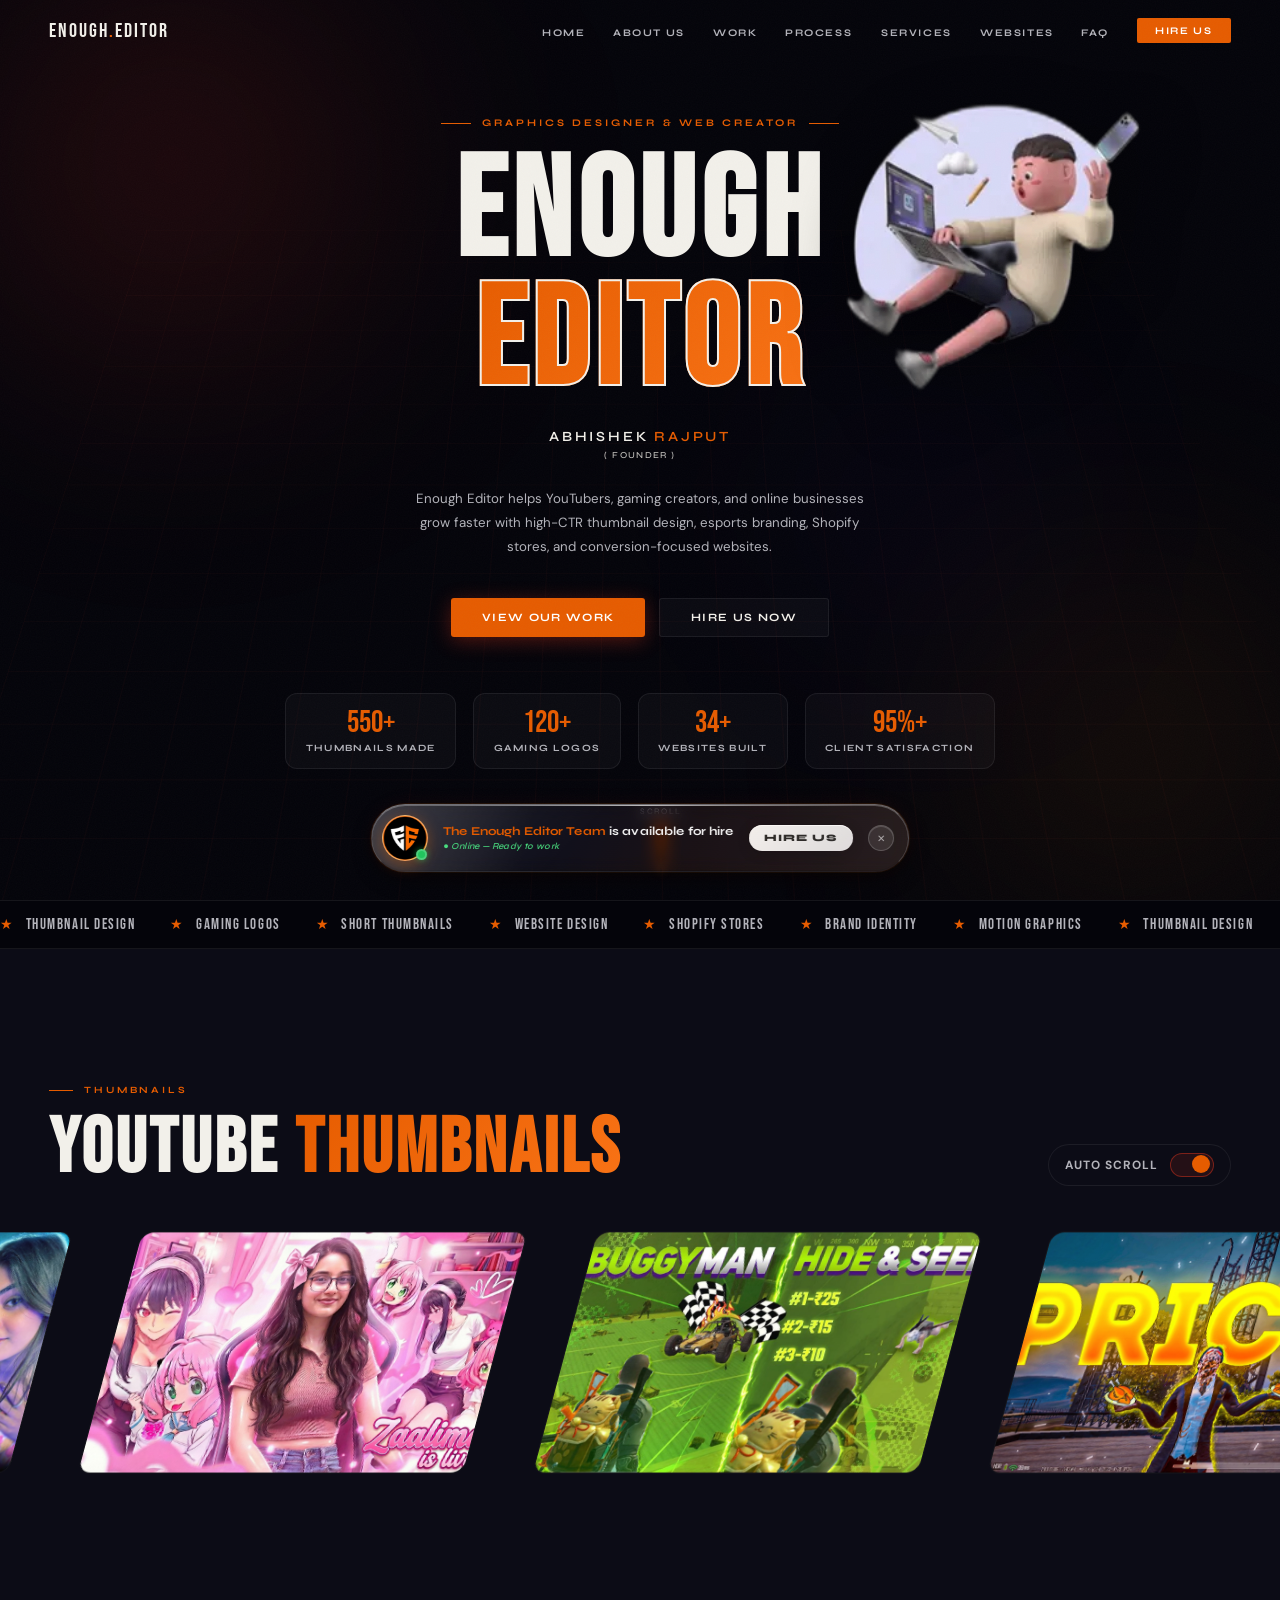
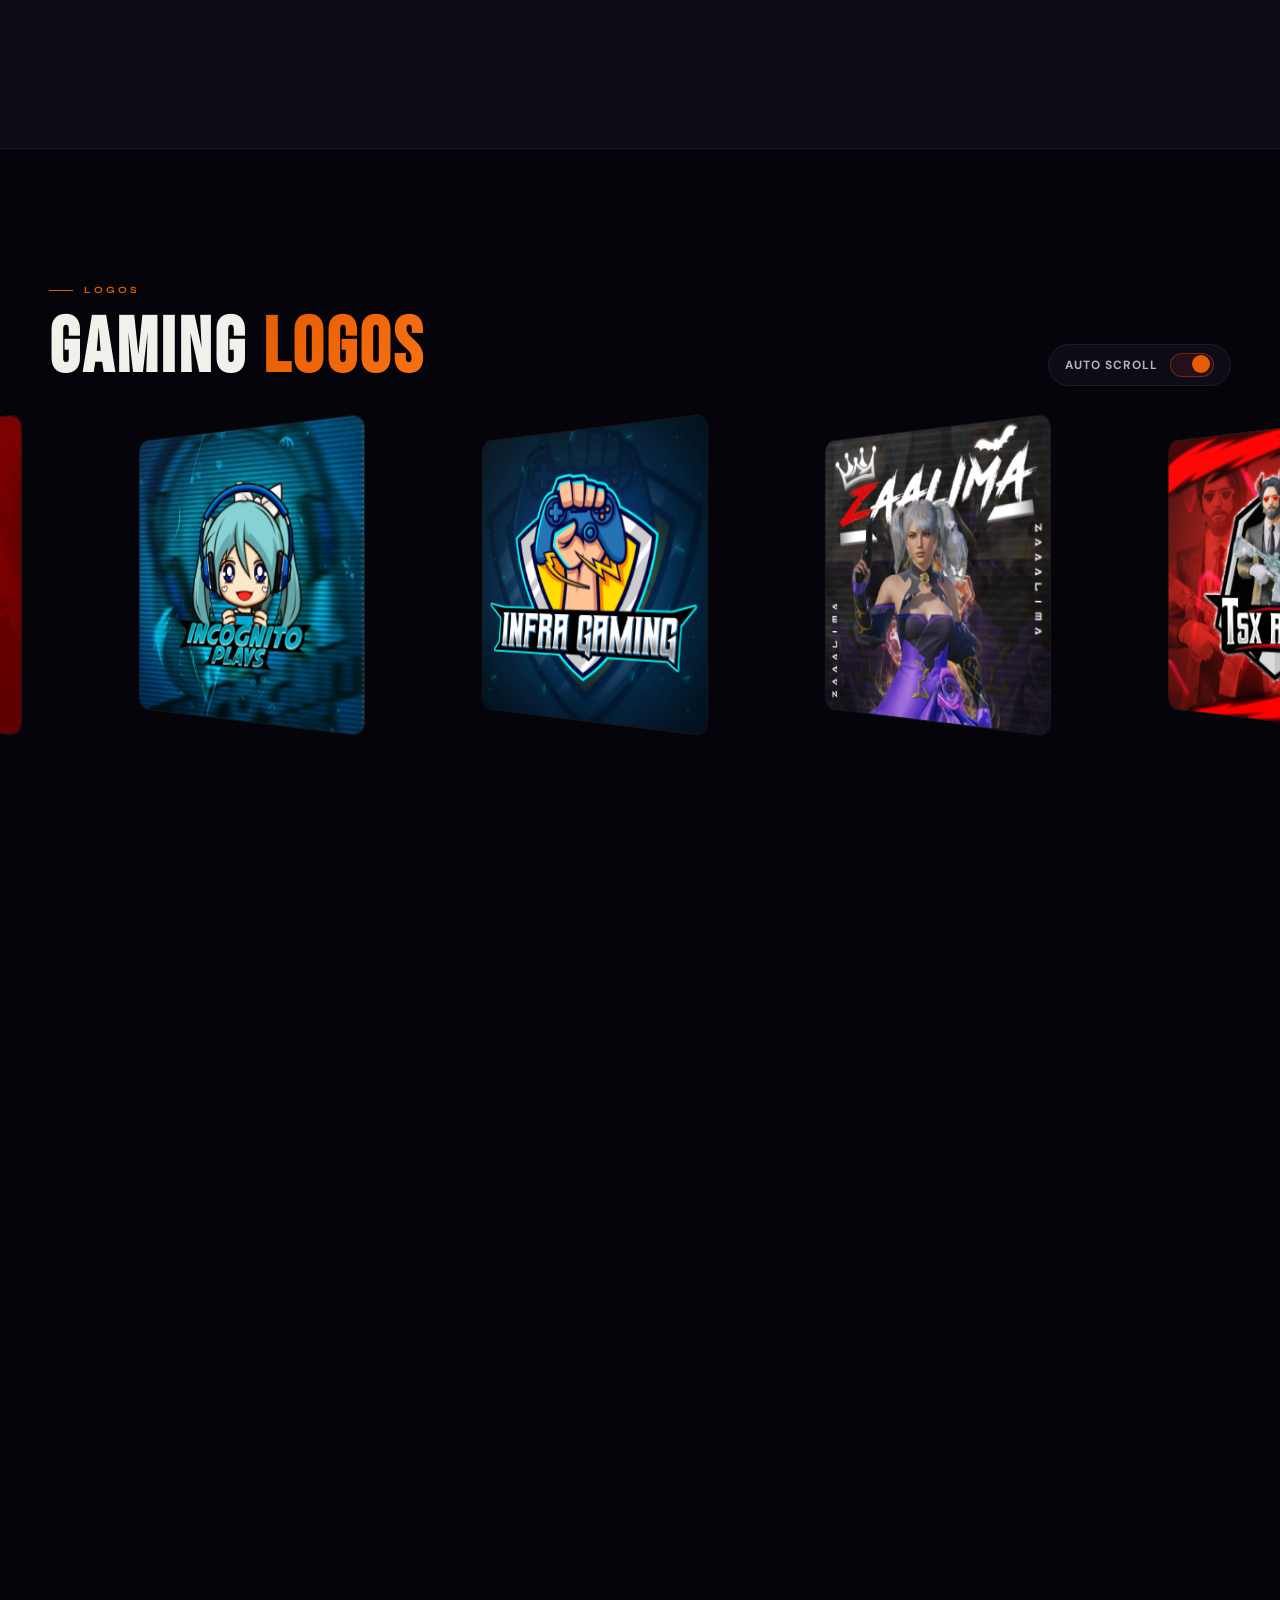
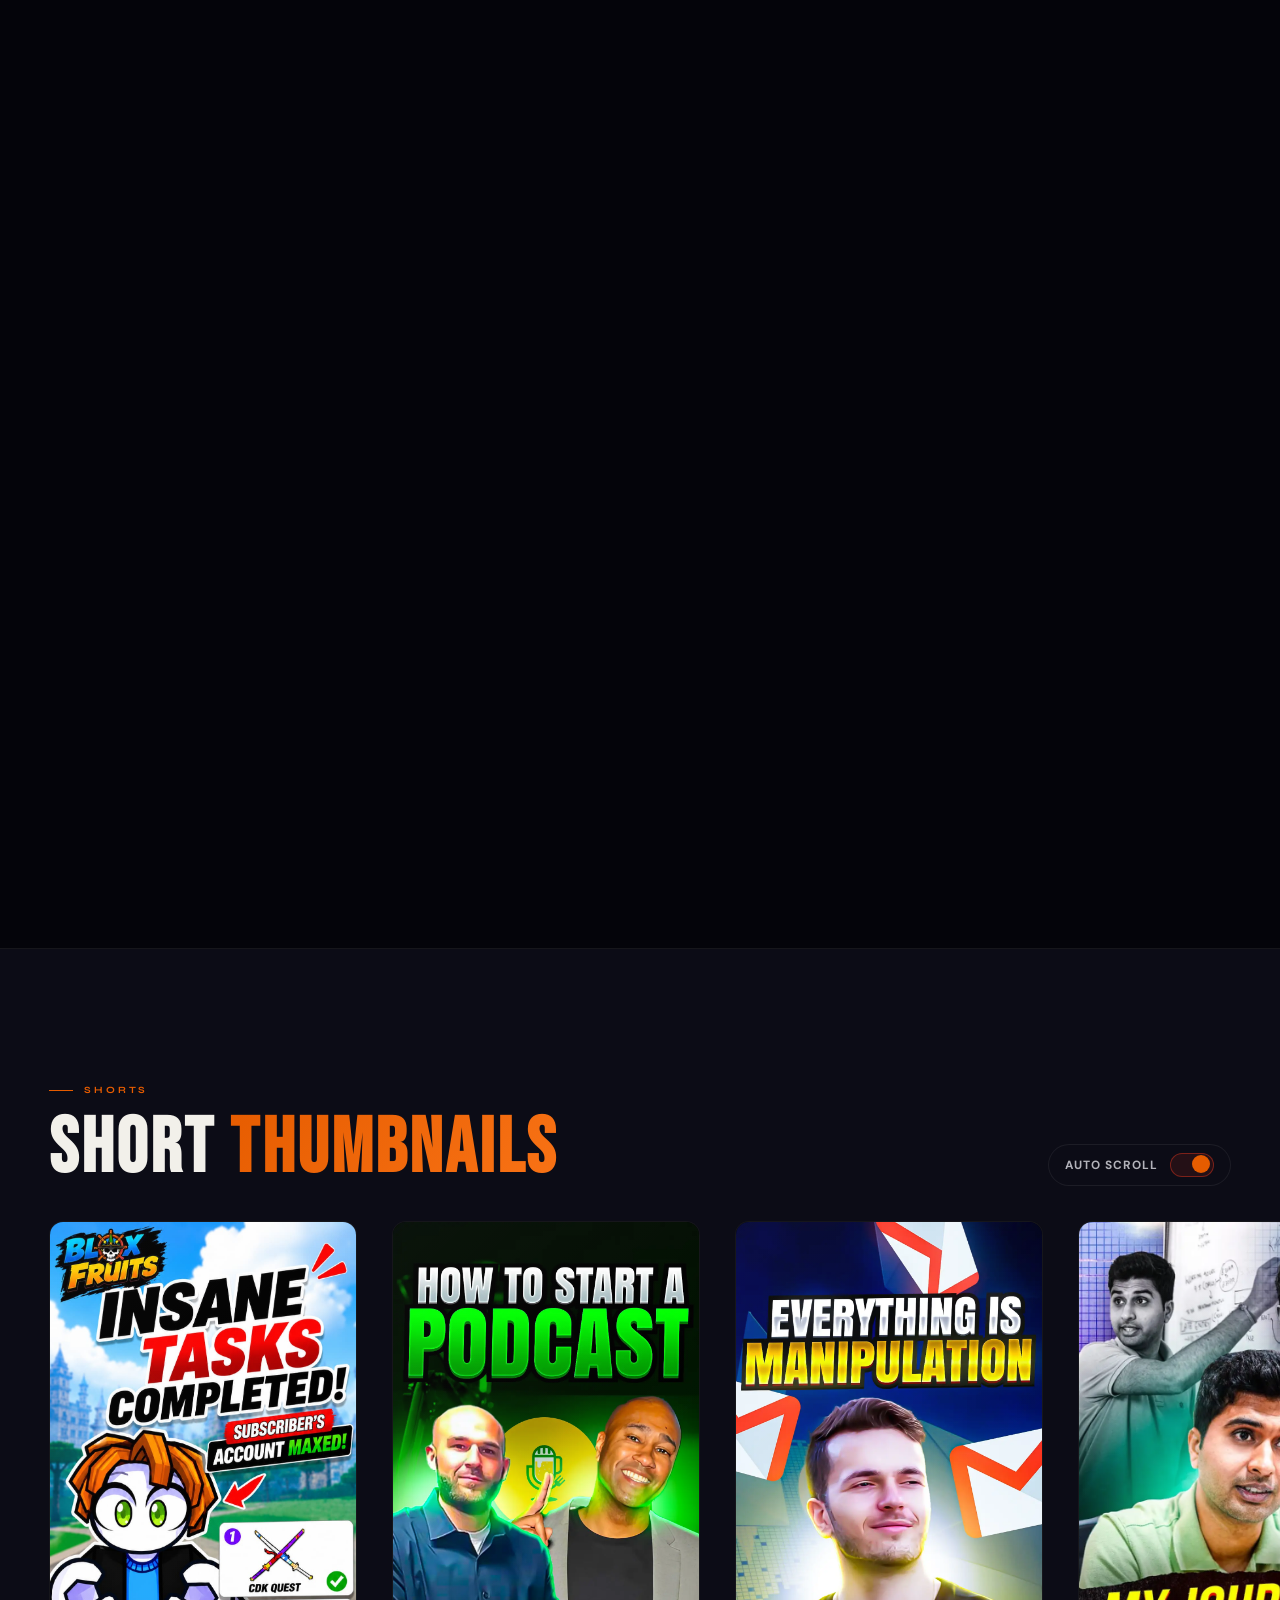
==== commit 203d589a: "feat: WebGL orange fluid cursor, iOS dock nav, hire character fix" ====
--- a/index.html
+++ b/index.html
@@ -102,16 +102,13 @@
   </noscript>
   <link rel="preload" href="assets/Profile Pic/favicon.webp" as="image" fetchpriority="high">
   <style>
-.no-scroll{overflow: hidden !important}*,*::before,*::after{margin: 0;padding: 0;box-sizing: border-box}:root{--bg: #04040a;--surface: #0c0c16;--accent: #e65c00;--accent2: #f97316;--gold: #ffc846;--text: #f2f0ea;--muted: #b3b3ba;--glass: rgba(255,255,255,0.03);--glass-b: rgba(255,255,255,0.07)}html{font-size: 14px;scroll-behavior: smooth}body{background: var(--bg);color: var(--text);font-family: 'DM Sans',sans-serif;overflow-x: hidden;cursor: none}#cur{position: fixed;width: 10px;height: 10px;background: var(--accent);border-radius: 50%;pointer-events: none;z-index: 200000;transform: translate(-50%,-50%);transition: width .15s,height .15s,background .2s}#cur-ring{position: fixed;width: 36px;height: 36px;border: 1.5px solid rgba(255,58,31,.5);border-radius: 50%;pointer-events: none;z-index: 199999;transform: translate(-50%,-50%);transition: all .22s cubic-bezier(.2,.8,.3,1)}body::after{content: '';position: fixed;inset: 0;pointer-events: none;z-index: 9000;opacity: .028;background-image: url("data:image/svg+xml,%3Csvg xmlns='http://www.w3.org/2000/svg' width='300' height='300'%3E%3Cfilter id='n'%3E%3CfeTurbulence type='fractalNoise' baseFrequency='.85' numOctaves='4' stitchTiles='stitch'/%3E%3C/filter%3E%3Crect width='300' height='300' filter='url(%23n)'/%3E%3C/svg%3E")}nav{position: fixed;top: 0;left: 0;right: 0;z-index: 700;display: flex;align-items: center;justify-content: space-between;padding: 1.3rem 3.5rem;transition: background .4s,border-color .4s,backdrop-filter .4s;border-bottom: 1px solid transparent}nav.scrolled{background: rgba(4,4,10,.85);border-color: var(--glass-b);backdrop-filter: blur(8px)}.logo{font-family: 'Bebas Neue',sans-serif;font-size: 1.45rem;letter-spacing: .1em;text-decoration: none;color: var(--text)}.logo span{color: var(--accent)}.nav-links{display: flex;gap: 2rem;list-style: none;align-items: center}.nav-links a{font-family: 'Syne',sans-serif;font-size: .72rem;font-weight: 700;letter-spacing: .16em;text-transform: uppercase;color: var(--muted);text-decoration: none;transition: color .2s}.nav-links a:hover{color: var(--text)}.nav-hire{background: var(--accent);color: #fff !important;padding: .48rem 1.3rem;border-radius: 2px;font-family: 'Syne',sans-serif;font-size: .72rem;font-weight: 700;letter-spacing: .12em;text-transform: uppercase;text-decoration: none;transition: background .2s,transform .2s,box-shadow .2s;box-shadow: 0 0 0 0 rgba(255,58,31,0)}.nav-hire:hover{background: #ff1f00;transform: translateY(-1px);box-shadow: 0 8px 20px rgba(255,58,31,.4)}#hero{min-height: 100vh;display: flex;align-items: center;justify-content: center;position: relative;overflow: hidden;padding: 8rem 3.5rem 9rem}.orb{position: absolute;border-radius: 50%;filter: blur(120px);pointer-events: none;animation: orbFloat 10s ease-in-out infinite}.orb1{width: 600px;height: 600px;background: radial-gradient(circle,rgba(255,58,31,.18),transparent 70%);top: -15%;left: -10%;animation-delay: 0s}.orb2{width: 500px;height: 500px;background: radial-gradient(circle,rgba(255,140,0,.12),transparent 70%);bottom: -10%;right: -8%;animation-delay: -5s}.orb3{width: 300px;height: 300px;background: radial-gradient(circle,rgba(100,60,255,.1),transparent 70%);top: 40%;left: 60%;animation-delay: -3s}@keyframes orbFloat{0%,100%{transform: translate(0,0) scale(1)}50%{transform: translate(30px,-30px) scale(1.05)}}.grid-bg{position: absolute;inset: 0;background-image: linear-gradient(rgba(255,58,31,.04) 1px,transparent 1px),linear-gradient(90deg,rgba(255,58,31,.04) 1px,transparent 1px);background-size: 60px 60px;transform: perspective(600px) rotateX(15deg) scale(1.1);transform-origin: bottom center;pointer-events: none;opacity: .7;animation: gridPulse 6s ease-in-out infinite}@keyframes gridPulse{0%,100%{opacity: .5}50%{opacity: .9}}.hero-scene{position: relative;perspective: 1200px;display: flex;flex-direction: column;align-items: center;z-index: 2;text-align: center;max-width: 900px}.hero-tag{font-family: 'Syne',sans-serif;font-size: .72rem;font-weight: 700;letter-spacing: .3em;text-transform: uppercase;color: var(--accent);margin-bottom: 1.5rem;opacity: 0;animation: fadeUp .8s .2s forwards;display: flex;align-items: center;gap: .8rem}.hero-tag::before,.hero-tag::after{content: '';display: block;width: 30px;height: 1px;background: var(--accent)}.hero-name{font-family: 'Bebas Neue',sans-serif;font-size: clamp(4rem,11vw,10rem);line-height: .92;letter-spacing: .04em;color: var(--text);opacity: 0;animation: fadeUp .9s .4s forwards;transform-style: preserve-3d}.hero-name .stroke{-webkit-text-stroke: 2px var(--text);color: transparent;display: block;background: linear-gradient(135deg,var(--accent),var(--accent2));-webkit-background-clip: text;background-clip: text;-webkit-text-fill-color: transparent}.hero-sub{font-family: 'Syne',sans-serif;font-size: 1rem;font-weight: 600;letter-spacing: .2em;text-transform: uppercase;color: var(--text);margin-top: 1.4rem;opacity: 0;animation: fadeUp .8s .6s forwards}.hero-sub span{color: var(--accent)}.hero-desc{font-size: .95rem;line-height: 1.8;color: var(--muted);max-width: 480px;margin-top: 1.8rem;opacity: 0;animation: fadeUp .8s .8s forwards}.hero-btns{display: flex;gap: 1rem;margin-top: 2.8rem;opacity: 0;animation: fadeUp .8s 1s forwards}.btn-primary{background: var(--accent);color: #fff;padding: .85rem 2.2rem;font-family: 'Syne',sans-serif;font-size: .8rem;font-weight: 700;letter-spacing: .12em;text-transform: uppercase;text-decoration: none;border-radius: 3px;transition: all .25s;box-shadow: 0 4px 20px rgba(255,58,31,.3);display: inline-flex;align-items: center;justify-content: center;gap: .6rem}.btn-primary:hover{background: #ff1f00;transform: translateY(-3px) scale(1.02);box-shadow: 0 12px 20px rgba(255,58,31,.45)}.btn-outline{border: 1.5px solid var(--glass-b);color: var(--text);padding: .85rem 2.2rem;font-family: 'Syne',sans-serif;font-size: .8rem;font-weight: 700;letter-spacing: .12em;text-transform: uppercase;text-decoration: none;border-radius: 3px;transition: all .25s;backdrop-filter: blur(8px);background: var(--glass);display: inline-flex;align-items: center;justify-content: center;gap: .6rem}.btn-outline:hover{border-color: var(--accent);color: var(--accent);transform: translateY(-3px)}.hero-float-cards{display: flex;gap: 1.2rem;margin-top: 4rem;opacity: 0;animation: fadeUp .8s 1.2s forwards}.float-card{background: var(--glass);border: 1px solid var(--glass-b);border-radius: 12px;padding: 1rem 1.4rem;backdrop-filter: blur(8px);font-family: 'Syne',sans-serif;transition: transform .3s;transform-style: preserve-3d}.float-card:hover{transform: translateY(-6px) rotateX(6deg)}.float-card .num{font-family: 'Bebas Neue',sans-serif;font-size: 2.2rem;color: var(--accent);line-height: 1}.float-card .label{font-size: .68rem;font-weight: 700;letter-spacing: .14em;text-transform: uppercase;color: var(--muted);margin-top: .2rem}.scroll-indicator{position: absolute;bottom: 2rem;left: 50%;transform: translateX(-50%);display: flex;flex-direction: column;align-items: center;gap: .4rem;opacity: 0;animation: fadeUp .6s 1.8s forwards;font-family: 'Syne',sans-serif;font-size: .6rem;letter-spacing: .2em;text-transform: uppercase;color: var(--muted);z-index: 5;pointer-events: none}.scroll-line{width: 2px;height: 50px;background: linear-gradient(var(--accent),transparent);animation: scrollLine 1.5s ease-in-out infinite;box-shadow: 0 0 8px rgba(255,115,0,0.6)}@keyframes scrollLine{0%{transform: scaleY(0);transform-origin: top}50%{transform: scaleY(1);transform-origin: top}51%{transform: scaleY(1);transform-origin: bottom}100%{transform: scaleY(0);transform-origin: bottom}}@keyframes fadeUp{from{opacity: 0;transform: translateY(30px)}to{opacity: 1;transform: translateY(0)}}section{padding: 8rem 3.5rem;position: relative}.section-label{font-family: 'Syne',sans-serif;font-size: .68rem;font-weight: 700;letter-spacing: .3em;text-transform: uppercase;color: var(--accent);display: flex;align-items: center;gap: .8rem;margin-bottom: 1.2rem}.section-label::before{content: '';display: block;width: 24px;height: 1px;background: var(--accent)}.section-title{font-family: 'Bebas Neue',sans-serif;font-size: clamp(2.8rem,6vw,5.5rem);letter-spacing: .04em;line-height: .95;margin-bottom: 3.5rem}.section-title em{font-style: normal;background: linear-gradient(135deg,var(--accent),var(--accent2));-webkit-background-clip: text;-webkit-text-fill-color: transparent;background-clip: text}#about{display: grid;grid-template-columns: 1fr 1fr;gap: 6rem;align-items: center;max-width: 1200px;margin: 0 auto}.about-visual{position: relative;perspective: 1000px}.profile-3d-wrap{transform-style: preserve-3d;transform: rotateY(-8deg) rotateX(4deg);transition: transform .5s ease}.profile-3d-wrap:hover{transform: rotateY(0deg) rotateX(0deg)}.profile-img-box{position: relative;border-radius: 50%;overflow: hidden;aspect-ratio: 1/1;background: var(--surface);border: 3px solid var(--accent);box-shadow: 0 0 0 6px rgba(255,115,0,.15),20px 20px 20px rgba(0,0,0,.6),-2px -2px 0 1px rgba(255,58,31,.2);max-width: 380px}.profile-img-box img{width: 100%;height: 100%;object-fit: cover;display: block}.badge-float{position: absolute;background: var(--accent);color: #fff;border-radius: 8px;padding: .7rem 1rem;font-family: 'Syne',sans-serif;font-size: .7rem;font-weight: 700;letter-spacing: .1em;text-transform: uppercase;box-shadow: 0 8px 20px rgba(255,58,31,.4);animation: badgeFloat 4s ease-in-out infinite}.badge-float.b1{bottom: -1.5rem;right: -2rem;animation-delay: 0s}.badge-float.b2{top: -1rem;left: -2rem;background: var(--surface);border: 1px solid var(--glass-b);color: var(--text);box-shadow: 0 8px 20px rgba(0,0,0,.4);animation-delay: -2s}.badge-float .b-num{font-family: 'Bebas Neue',sans-serif;font-size: 1.6rem;display: block;line-height: 1}.badge-float .b-txt{font-size: .6rem;opacity: .75}@keyframes badgeFloat{0%,100%{transform: translateY(0)}50%{transform: translateY(-10px)}}.about-text .section-title{margin-bottom: 1.5rem}.about-bio{color: var(--muted);line-height: 1.9;font-size: .95rem;margin-bottom: 2rem}.about-bio strong{color: var(--text);font-weight: 400}.skills-grid{display: flex;flex-wrap: wrap;gap: .6rem;margin-bottom: 2.5rem}.skill-tag{background: var(--glass);border: 1px solid var(--glass-b);padding: .4rem 1rem;border-radius: 40px;font-family: 'Syne',sans-serif;font-size: .7rem;font-weight: 600;letter-spacing: .1em;text-transform: uppercase;color: var(--text);transition: all .2s}.skill-tag:hover{border-color: var(--accent);color: var(--accent);background: rgba(255,58,31,.06)}.h-scroll-wrapper{position: relative;background: var(--surface);border-bottom: 1px solid var(--glass-b)}#gaming-logos-wrapper{background: var(--bg)}.sticky-container{position: sticky;top: 0;height: 100vh;width: 100%;overflow: hidden;display: flex;flex-direction: column;padding-top: max(90px,15vh)}.sticky-header{padding: 0 max(3.5rem,calc((100vw - 1200px) / 2));width: 100%;margin: 0 auto 2.5rem}.h-scroll-track{display: flex;gap: 2.5rem;width: max-content;will-change: transform;transform-origin: center center}.h-scroll-track[data-dir="forward"],.h-scroll-track[data-dir="reverse"]{padding: 0 max(3.5rem,calc((100vw - 1200px) / 2))}.sticky-header{display: flex;justify-content: space-between;align-items: flex-end;flex-wrap: wrap;gap: 1rem}.scroll-toggle{display: flex;align-items: center;gap: 12px;background: var(--surface);padding: 8px 16px;border-radius: 30px;border: 1px solid var(--glass-b)}.toggle-label{font-size: 0.85rem;color: var(--muted);font-weight: 700;text-transform: uppercase;letter-spacing: 1px}.switch{position: relative;display: inline-block;width: 44px;height: 24px}.switch input{opacity: 0;width: 0;height: 0}.slider{position: absolute;cursor: pointer;top: 0;left: 0;right: 0;bottom: 0;background-color: var(--glass-b);transition: .4s;border-radius: 24px}.slider:before{position: absolute;content: "";height: 18px;width: 18px;left: 3px;bottom: 3px;background-color: var(--muted);transition: .4s;border-radius: 50%}input:checked+.slider{background-color: rgba(255,58,31,0.1);border: 1px solid rgba(255,58,31,0.4)}input:checked+.slider:before{transform: translateX(18px);background-color: var(--accent)}.h-scroll-wrapper.scroll-off{height: auto !important;padding: 6rem 0}.h-scroll-wrapper.scroll-off .sticky-container{position: relative !important;height: auto !important;overflow: visible !important}.h-scroll-wrapper.scroll-off .sticky-header{margin-bottom: 3rem}.h-scroll-wrapper.scroll-off .h-scroll-track{overflow-x: auto;padding-bottom: 2rem;scroll-snap-type: x mandatory;transform: none !important;width: 100vw}.h-scroll-wrapper.scroll-off .work-slide,.h-scroll-wrapper.scroll-off .logo-slide,.h-scroll-wrapper.scroll-off .short-slide{scroll-snap-align: center}.h-scroll-wrapper.scroll-off .h-scroll-track::-webkit-scrollbar{height: 6px}.h-scroll-wrapper.scroll-off .h-scroll-track::-webkit-scrollbar-track{background: var(--surface)}.h-scroll-wrapper.scroll-off .h-scroll-track::-webkit-scrollbar-thumb{background: var(--accent);border-radius: 4px}.mobile-swipe-indicator{display: none}@media(max-width: 900px){.sticky-header{padding: 0 1.5rem;flex-direction: column;align-items: flex-start}.h-scroll-track[data-dir="forward"],.h-scroll-track[data-dir="reverse"]{padding: 0 1.5rem;gap: 1.5rem}.mobile-swipe-indicator{display: flex;flex-direction: column;align-items: center;gap: 0.4rem;font-family: 'Syne',sans-serif;font-size: 0.65rem;font-weight: 700;letter-spacing: 0.2em;text-transform: uppercase;color: var(--accent);margin-top: 1.2rem;width: 140px;align-self: center}.mobile-swipe-indicator .scroll-line{height: 35px}.h-scroll-wrapper.scroll-off .mobile-swipe-indicator{display: none !important}}.work-slide{width: 30rem;flex-shrink: 0}.work-slide .p-card{aspect-ratio: 16/10;height: auto}.logo-slide{width: 22rem;flex-shrink: 0}.logo-slide .p-card{aspect-ratio: 1;height: auto}.short-slide{width: 22rem;flex-shrink: 0}.short-slide .p-card{aspect-ratio: 9/16;height: auto}.p-card{position: relative;border-radius: 14px;overflow: hidden;background: var(--bg);border: 1px solid var(--glass-b);cursor: pointer;transition: transform .4s cubic-bezier(.2,.8,.3,1),box-shadow .4s;transform-style: preserve-3d;will-change: transform}.p-card:hover{transform: translateY(-12px) rotateX(6deg) rotateY(-3deg) scale(1.02);box-shadow: 0 20px 20px rgba(0,0,0,.5),0 0 0 1px rgba(255,58,31,.2),inset 0 1px 0 rgba(255,255,255,.06);z-index: 10}.p-card img{width: 100%;height: 100%;object-fit: cover;display: block;transition: transform .5s}.p-card:hover img{transform: scale(1.05)}.p-card-overlay{position: absolute;inset: 0;background: linear-gradient(to top,rgba(4,4,10,.92) 0%,transparent 50%);opacity: 0;transition: opacity .3s;display: flex;flex-direction: column;justify-content: flex-end;padding: 1.2rem}.p-card:hover .p-card-overlay{opacity: 1}.p-card-title{font-family: 'Syne',sans-serif;font-size: .85rem;font-weight: 700;color: #fff;margin-bottom: .2rem}.p-card-type{font-family: 'Syne',sans-serif;font-size: .62rem;font-weight: 600;letter-spacing: .14em;text-transform: uppercase;color: var(--accent)}.p-card::after{content: '';position: absolute;inset: 0;background: linear-gradient(135deg,rgba(255,255,255,.04) 0%,transparent 60%);pointer-events: none}.marquee-strip{width: 100%;overflow: hidden;border-top: 1px solid var(--glass-b);border-bottom: 1px solid var(--glass-b);padding: 1rem 0;background: var(--bg);display: flex;align-items: center}.marquee-track{display: flex;gap: 2.5rem;white-space: nowrap;animation: marquee 20s linear infinite}.marquee-track .m-item{font-family: 'Bebas Neue',sans-serif;font-size: 1.1rem;letter-spacing: .1em;color: var(--muted);display: flex;align-items: center;gap: .8rem}.marquee-track .m-item span{color: var(--accent);font-size: 1rem}@keyframes marquee{0%{transform: translateX(0)}100%{transform: translateX(-50%)}}#services{position: relative;overflow: hidden}#services::before{content: '';position: absolute;inset: 0;pointer-events: none;background: radial-gradient(ellipse 60% 50% at 20% 50%,rgba(255,115,0,.06) 0%,transparent 60%),radial-gradient(ellipse 50% 60% at 80% 50%,rgba(255,58,31,.05) 0%,transparent 60%)}.services-inner-wrap{max-width: 1200px;margin: 0 auto;position: relative;z-index: 1}.services-header{display: flex;align-items: flex-end;justify-content: space-between;margin-bottom: 3.5rem;flex-wrap: wrap;gap: 1rem}.services-header-left .section-title{margin-bottom: .5rem}.services-count{font-family: 'Bebas Neue',sans-serif;font-size: 5rem;line-height: 1;color: rgba(255,255,255,.04);letter-spacing: .02em;user-select: none;pointer-events: none}.services-grid{position: relative;display: flex;flex-direction: column;gap: 4rem;padding: 2rem 0}.services-grid::before{content: '';position: absolute;top: 0;bottom: 0;left: 50%;width: 2px;background: linear-gradient(to bottom,transparent,rgba(255,115,0,.15) 15%,rgba(255,115,0,.15) 85%,transparent);transform: translateX(-50%);z-index: 0}.timeline-progress{content: '';position: absolute;top: 0;left: 50%;width: 3px;background: linear-gradient(to bottom,rgba(255,115,0,.5),#ff7300,#ffaa00);transform: translateX(-50%);z-index: 1;height: 0%;box-shadow: 0 0 15px rgba(255,115,0,.9),0 0 20px rgba(255,115,0,.6),0 0 20px rgba(255,115,0,.4);transition: height 0.1s ease-out}.timeline-progress::after{content: '';position: absolute;bottom: 0;left: 50%;transform: translateX(-50%);width: 12px;height: 35px;background: #ffaa00;border-radius: 50%;filter: blur(6px);box-shadow: 0 0 20px #ffaa00,0 0 20px #ff7300}.s-card{background: linear-gradient(135deg,rgba(255,255,255,.04) 0%,rgba(255,255,255,.015) 100%);border: 1px solid rgba(255,255,255,.08);border-top-color: rgba(255,255,255,.14);border-radius: 20px;padding: 1.8rem 1.8rem 1.6rem;transition: border-color .35s,box-shadow .35s,transform .2s cubic-bezier(.2,.8,.3,1),opacity .5s,filter .5s;position: relative;overflow: visible;cursor: pointer;backdrop-filter: blur(8px);width: calc(50% - 3rem);margin: 0;z-index: 2;opacity: 0.3;filter: grayscale(1)}.s-card.active{opacity: 1;filter: grayscale(0)}.s-card:nth-child(odd){align-self: flex-start;text-align: right}.s-card:nth-child(even){align-self: flex-end;text-align: left}.s-card:nth-child(odd) .s-tags{justify-content: flex-end}.s-card:nth-child(odd) .s-icon{margin-left: auto;margin-right: 0}.s-card:nth-child(odd)::before{right: auto;left: 1.2rem}.timeline-dot{position: absolute;top: 50%;width: 24px;height: 24px;background: #10101e;border: 4px solid #ff7300;border-radius: 50%;z-index: 10;opacity: 0;box-shadow: 0 0 15px #ff7300,inset 0 0 5px #ff7300}.s-card:nth-child(odd) .timeline-dot{right: -3rem;transform: translate(50%,-50%) scale(0)}.s-card:nth-child(even) .timeline-dot{left: -3rem;transform: translate(-50%,-50%) scale(0)}.s-card.active .timeline-dot{opacity: 1;animation: pulseDot 2s infinite}.s-card.active:nth-child(odd) .timeline-dot{transform: translate(50%,-50%) scale(1);transition: opacity .5s .1s,transform .5s .1s cubic-bezier(.2,.8,.3,1)}.s-card.active:nth-child(even) .timeline-dot{transform: translate(-50%,-50%) scale(1);transition: opacity .5s .1s,transform .5s .1s cubic-bezier(.2,.8,.3,1)}@keyframes pulseDot{0%{box-shadow: 0 0 15px #ff7300,inset 0 0 5px #ff7300,0 0 0 0 rgba(255,115,0,0.6)}50%{box-shadow: 0 0 20px #ffaa00,inset 0 0 15px #ff7300,0 0 0 20px rgba(255,115,0,0)}100%{box-shadow: 0 0 15px #ff7300,inset 0 0 5px #ff7300,0 0 0 0 rgba(255,115,0,0)}}.s-card::before{content: attr(data-num);position: absolute;top: -0.5rem;right: 1.2rem;font-family: 'Bebas Neue',sans-serif;font-size: 5.5rem;color: rgba(255,255,255,.03);line-height: 1;pointer-events: none;letter-spacing: .02em;transition: color .35s}.s-card::after{content: '';position: absolute;inset: 0;border-radius: 20px;background: radial-gradient(400px circle at var(--x,50%) var(--y,50%),rgba(255,115,0,.15),transparent 60%);opacity: 0;transition: opacity .35s;pointer-events: none}.s-card:hover{border-color: rgba(255,115,0,.4);border-top-color: rgba(255,255,255,.3);transform: translateY(-8px) scale(1.02);box-shadow: 0 20px 20px rgba(0,0,0,.5),0 0 0 1px rgba(255,115,0,.2),inset 0 1px 0 rgba(255,255,255,.15)}.s-card:hover::after{opacity: 1}.s-card:hover::before{color: rgba(255,115,0,.06)}.s-icon{width: 44px;height: 44px;background: linear-gradient(135deg,rgba(255,115,0,.2),rgba(255,58,31,.1));border: 1px solid rgba(255,115,0,.25);border-radius: 12px;display: flex;align-items: center;justify-content: center;margin-bottom: 1.3rem;transition: all .3s;box-shadow: 0 4px 16px rgba(255,115,0,.12),inset 0 1px 0 rgba(255,255,255,.1)}.s-card:hover .s-icon{background: linear-gradient(135deg,rgba(255,115,0,.3),rgba(255,58,31,.18));border-color: rgba(255,115,0,.5);box-shadow: 0 6px 20px rgba(255,115,0,.25),inset 0 1px 0 rgba(255,255,255,.15);transform: scale(1.08) rotate(-3deg)}.s-icon svg{width: 20px;height: 20px;stroke: var(--accent);fill: none;stroke-width: 1.8}.s-title{font-family: 'Syne',sans-serif;font-size: 1.05rem;font-weight: 800;color: rgba(255,255,255,.95);margin-bottom: .55rem;letter-spacing: .01em}.s-desc{font-size: .83rem;color: var(--muted);line-height: 1.8;font-weight: 400}.s-tags{display: flex;flex-wrap: wrap;gap: .35rem;margin-top: 1.1rem}.s-tag{font-family: 'Syne',sans-serif;font-size: .58rem;font-weight: 700;letter-spacing: .12em;text-transform: uppercase;background: rgba(255,255,255,.05);border: 1px solid rgba(255,255,255,.1);padding: .22rem .65rem;border-radius: 100px;color: rgba(255,255,255,.45);transition: all .2s}.s-card:hover .s-tag{border-color: rgba(255,115,0,.3);color: rgba(255,115,0,.8);background: rgba(255,115,0,.06)}.modal-overlay{position: fixed;top: 0;left: 0;width: 100vw;height: 100vh;background: rgba(4,4,10,0.85);backdrop-filter: blur(8px);z-index: 10000;display: flex;align-items: center;justify-content: center;opacity: 0;pointer-events: none;transition: 0.3s cubic-bezier(0.2,0.8,0.3,1)}.modal-overlay.active{opacity: 1;pointer-events: auto}.modal-content{background: var(--surface);padding: 2.5rem;border-radius: 20px;border: 1px solid var(--glass-b);max-width: 420px;width: 90%;transform: translateY(30px) scale(0.95);transition: 0.4s cubic-bezier(0.2,0.8,0.3,1);position: relative;box-shadow: 0 20px 20px rgba(0,0,0,0.5)}.modal-overlay.active .modal-content{transform: translateY(0) scale(1)}.modal-close{position: absolute;top: 1.2rem;right: 1.2rem;background: var(--glass);border: 1px solid var(--glass-b);color: var(--muted);cursor: pointer;width: 32px;height: 32px;border-radius: 50%;display: flex;align-items: center;justify-content: center;font-size: 1.2rem;transition: 0.2s}.modal-close:hover{color: var(--text);background: var(--glass-b)}.modal-title{font-family: 'Syne',sans-serif;font-size: 1.6rem;margin-bottom: 0.5rem}.modal-desc{color: var(--muted);font-size: 0.95rem;margin-bottom: 2rem;line-height: 1.5}.modal-options{display: flex;flex-direction: column;gap: 0.8rem}.modal-btn{background: var(--bg);border: 1px solid var(--glass-b);padding: 1.2rem;border-radius: 12px;color: var(--text);cursor: pointer;font-family: 'DM Sans',sans-serif;font-size: 1rem;font-weight: 600;transition: 0.2s;text-align: left;display: flex;align-items: center;gap: 1rem}.modal-btn:hover{border-color: var(--accent);background: rgba(255,115,0,0.05);transform: translateY(-2px)}.modal-btn svg{flex-shrink: 0}#websites{background: var(--bg);padding: 8rem 3.5rem;overflow: hidden}.websites-inner{max-width: 1200px;margin: 0 auto}.websites-grid{display: grid;grid-template-columns: repeat(2,1fr);gap: 1.5rem;margin-top: 1rem}.w-card{position: relative;aspect-ratio: 16/10;perspective: 2000px;cursor: pointer;background: transparent;border: none}.w-card-inner{position: relative;width: 100%;height: 100%;transition: transform 0.9s cubic-bezier(0.19,1,0.22,1);transform-style: preserve-3d}.w-card.flipped .w-card-inner{transform: rotateY(180deg) scale(1.05)}.w-card-front,.w-card-back{position: absolute;inset: 0;width: 100%;height: 100%;backface-visibility: hidden;border-radius: 20px;overflow: hidden;border: 1px solid var(--glass-b);box-shadow: 0 15px 20px rgba(0,0,0,0.3)}.w-card-front{background: var(--surface);display: flex;flex-direction: column}.w-card-back{background: linear-gradient(145deg,#0c0c16,#151525);transform: rotateY(180deg) translateZ(1px);padding: 1.8rem;display: flex;flex-direction: column;border: 1px solid rgba(255,115,0,0.2)}.w-card .w-overlay{position: absolute;inset: 0;background: linear-gradient(to top,rgba(0,0,0,1) 0%,rgba(0,0,0,0.7) 35%,transparent 70%);display: flex;flex-direction: column;justify-content: flex-end;padding: 1.5rem;z-index: 2}.back-header{margin-bottom: 1.2rem;border-bottom: 1px solid rgba(255,255,255,0.05);padding-bottom: 0.8rem}.back-title{font-family: 'Bebas Neue',sans-serif;font-size: 1.8rem;color: var(--accent);letter-spacing: 1px}.back-list{list-style: none;display: flex;flex-direction: column;gap: 0.6rem;flex: 1;min-height: 0;overflow-y: auto;-webkit-overflow-scrolling: touch;padding-right: 5px}.back-list::-webkit-scrollbar{width: 4px}.back-list::-webkit-scrollbar-thumb{background: var(--glass-b);border-radius: 10px}.back-item{display: flex;gap: 0.8rem;font-size: 0.78rem;line-height: 1.4;color: rgba(255,255,255,0.8)}.back-item svg{flex-shrink: 0;width: 14px;height: 14px;stroke: var(--accent);margin-top: 2px}.back-item strong{color: #fff;font-weight: 700;margin-right: 4px}.view-website-btn{margin-top: auto;padding: .6rem 1.4rem;background: var(--accent);color: #fff;text-decoration: none;border-radius: 6px;font-family: 'Syne',sans-serif;font-size: .7rem;font-weight: 800;text-transform: uppercase;letter-spacing: .12em;width: fit-content;display: flex;align-items: center;gap: .6rem;transition: all .3s cubic-bezier(.2,.8,.3,1);position: relative;z-index: 100;pointer-events: auto;transform: translateZ(20px)}.view-website-btn:hover{background: #fff;color: var(--bg);transform: translateY(-3px);box-shadow: 0 10px 20px rgba(255,115,0,0.3)}.browser-bar{background: #141420;padding: .6rem 1rem;display: flex;align-items: center;gap: .5rem;border-bottom: 1px solid rgba(255,255,255,0.05);flex-shrink: 0}.browser-dot{width: 9px;height: 9px;border-radius: 50%}.bd1{background: #ff5f56;box-shadow: 0 0 5px rgba(255,95,86,0.3)}.bd2{background: #ffbd2e;box-shadow: 0 0 5px rgba(255,189,46,0.3)}.bd3{background: #27c93f;box-shadow: 0 0 5px rgba(39,201,63,0.3)}.browser-url{flex: 1;background: rgba(255,255,255,0.03);border: 1px solid rgba(255,255,255,0.05);border-radius: 6px;height: 18px;margin-left: 0.5rem;display: flex;align-items: center;justify-content: center;font-size: 0.6rem;color: rgba(255,255,255,0.85);font-family: 'DM Sans',sans-serif;letter-spacing: 0.04em}.w-label{font-family: 'Syne',sans-serif;font-size: .62rem;font-weight: 700;letter-spacing: .18em;text-transform: uppercase;color: var(--accent);margin-bottom: .3rem}.w-name{font-family: 'Bebas Neue',sans-serif;font-size: 1.9rem;letter-spacing: .06em;color: #fff;line-height: 1}.w-platform{display: inline-flex;align-items: center;gap: .5rem;background: rgba(255,115,0,0.12);border: 1px solid var(--accent);padding: .35rem .9rem;border-radius: 20px;font-family: 'Syne',sans-serif;font-size: .6rem;font-weight: 700;letter-spacing: .1em;text-transform: uppercase;color: var(--accent);margin-top: .8rem;width: fit-content}.w-platform svg{width: 12px;height: 12px}.flip-hint{position: absolute;bottom: 1.2rem;right: 1.5rem;font-size: 0.55rem;font-weight: 800;letter-spacing: 0.12em;color: rgba(255,255,255,0.4);text-transform: uppercase;display: flex;align-items: center;gap: 0.5rem;transition: all 0.3s cubic-bezier(.2,.8,.3,1);pointer-events: none}.w-card:hover .flip-hint{color: var(--accent);transform: translateX(-5px)}.flip-hint svg{width: 12px;height: 12px;stroke: var(--accent);stroke-width: 3}#hire{padding: 10rem 3.5rem;position: relative;overflow: hidden;text-align: center}.hire-bg{position: absolute;inset: 0;pointer-events: none;background: radial-gradient(ellipse 80% 60% at 50% 50%,rgba(255,58,31,.08),transparent);animation: hirePulse 6s ease-in-out infinite}@keyframes hirePulse{0%,100%{opacity: .6}50%{opacity: 1}}.hire-grid{position: absolute;inset: 0;background-image: linear-gradient(rgba(255,58,31,.03) 1px,transparent 1px),linear-gradient(90deg,rgba(255,58,31,.03) 1px,transparent 1px);background-size: 40px 40px;pointer-events: none}.hire-inner{position: relative;z-index: 1;max-width: 800px;margin: 0 auto}.hire-avail{display: inline-flex;align-items: center;gap: .6rem;background: rgba(39,201,63,.1);border: 1px solid rgba(39,201,63,.2);padding: .4rem 1rem;border-radius: 40px;font-family: 'Syne',sans-serif;font-size: .65rem;font-weight: 700;letter-spacing: .14em;text-transform: uppercase;color: #27c93f;margin-bottom: 2rem}.hire-avail::before{content: '';width: 6px;height: 6px;border-radius: 50%;background: #27c93f;animation: pulse 2s infinite}@keyframes pulse{0%,100%{box-shadow: 0 0 0 0 rgba(39,201,63,.4)}50%{box-shadow: 0 0 0 8px rgba(39,201,63,0)}}.hire-title{font-family: 'Bebas Neue',sans-serif;font-size: clamp(3rem,8vw,7rem);letter-spacing: .04em;line-height: .92;margin-bottom: 1.5rem}.hire-title .line2{display: block;background: linear-gradient(135deg,var(--accent),var(--accent2),var(--gold));-webkit-background-clip: text;-webkit-text-fill-color: transparent;background-clip: text}.hire-sub{font-size: .95rem;color: var(--muted);line-height: 1.8;max-width: 520px;margin: 0 auto 3rem}.hire-btns{display: flex;gap: 1rem;justify-content: center;flex-wrap: wrap}.hire-contact-row{display: flex;gap: 2rem;justify-content: center;flex-wrap: wrap;margin-top: 3rem;padding-top: 3rem;border-top: 1px solid var(--glass-b)}.contact-item{display: flex;align-items: center;gap: .8rem;font-family: 'Syne',sans-serif;font-size: .78rem;font-weight: 600;letter-spacing: .08em;color: var(--muted);text-decoration: none;transition: color .2s}.contact-item:hover{color: var(--text)}.contact-item svg{width: 16px;height: 16px;stroke: var(--accent);fill: none;stroke-width: 2}footer{padding: 2.5rem 3.5rem 7rem;border-top: 1px solid var(--glass-b);display: flex;align-items: center;justify-content: space-between;flex-wrap: wrap;gap: 1rem}.footer-logo{font-family: 'Bebas Neue',sans-serif;font-size: 1.1rem;letter-spacing: .12em;color: var(--muted)}.footer-logo span{color: var(--accent)}.footer-copy{font-size: .75rem;color: var(--muted);font-family: 'Syne',sans-serif;letter-spacing: .06em}.footer-social{display: flex;gap: 1rem}.footer-social a{width: 34px;height: 34px;border-radius: 8px;background: var(--glass);border: 1px solid var(--glass-b);display: flex;align-items: center;justify-content: center;transition: all .2s}.footer-social a:hover{background: rgba(255,58,31,.12);border-color: rgba(255,58,31,.3)}.footer-social a svg{width: 14px;height: 14px;stroke: var(--muted);fill: none;stroke-width: 2;transition: stroke .2s}.footer-social a:hover svg{stroke: var(--accent)}.reveal{opacity: 0;transform: translateY(40px);transition: opacity .8s,transform .8s cubic-bezier(.2,.8,.3,1)}.reveal.visible{opacity: 1;transform: translateY(0)}.reveal-left{opacity: 0;transform: translateX(-50px);transition: opacity .8s,transform .8s cubic-bezier(.2,.8,.3,1)}.reveal-left.visible{opacity: 1;transform: translateX(0)}.reveal-right{opacity: 0;transform: translateX(50px);transition: opacity .8s,transform .8s cubic-bezier(.2,.8,.3,1)}.reveal-right.visible{opacity: 1;transform: translateX(0)}.delay-1{transition-delay: .1s}.delay-2{transition-delay: .2s}.delay-3{transition-delay: .3s}.delay-4{transition-delay: .4s}.delay-5{transition-delay: .5s}.nav-hamburger{display: none;flex-direction: column;justify-content: center;gap: 5px;background: none;border: none;cursor: pointer;padding: 4px;z-index: 800}.nav-hamburger span{display: block;width: 24px;height: 2px;background: var(--text);border-radius: 2px;transition: all .3s}.nav-hamburger.open span:nth-child(1){transform: translateY(7px) rotate(45deg)}.nav-hamburger.open span:nth-child(2){opacity: 0}.nav-hamburger.open span:nth-child(3){transform: translateY(-7px) rotate(-45deg)}.mobile-menu{display: none;position: fixed;top: 0;left: 0;right: 0;bottom: 0;background: rgba(4,4,10,.97);backdrop-filter: blur(8px);z-index: 750;flex-direction: column;align-items: center;justify-content: center;gap: 2.5rem;opacity: 0;transition: opacity .3s}.mobile-menu.open{display: flex;opacity: 1}.mobile-menu a{font-family: 'Bebas Neue',sans-serif;font-size: 2.5rem;letter-spacing: .1em;color: var(--text);text-decoration: none;transform: translateY(30px);opacity: 0;transition: transform 0.5s cubic-bezier(0.2,0.8,0.3,1),opacity 0.5s,color 0.2s}.mobile-menu.open a{transform: translateY(0);opacity: 1}.mobile-menu.open a:nth-of-type(1){transition-delay: 0.1s}.mobile-menu.open a:nth-of-type(2){transition-delay: 0.15s}.mobile-menu.open a:nth-of-type(3){transition-delay: 0.2s}.mobile-menu.open a:nth-of-type(4){transition-delay: 0.25s}.mobile-menu.open a:nth-of-type(5){transition-delay: 0.3s}.mobile-menu.open a:nth-of-type(6){transition-delay: 0.35s}.mobile-menu a:hover,.mobile-menu a:active{color: var(--accent)}.mobile-menu .mob-hire{background: var(--accent);color: #fff !important;padding: .6rem 2.5rem;border-radius: 4px;font-size: 2rem}.mob-close{position: absolute;top: 1.5rem;right: 1.5rem;background: rgba(255,255,255,.08);border: 1px solid rgba(255,255,255,.12);border-radius: 50%;width: 44px;height: 44px;display: flex;align-items: center;justify-content: center;color: var(--text);cursor: pointer;transition: all .2s}.mob-close:hover{background: rgba(255,115,0,.15);border-color: rgba(255,115,0,.4);color: var(--accent)}@media(max-width:900px){#cur,#cur-ring{display: none}body{cursor: auto}nav{padding: 1rem 1.5rem}.nav-links{display: none}.nav-hamburger{display: flex}section{padding: 5rem 1.5rem}#hero{padding: 6rem 1.5rem 3rem}#about{grid-template-columns: 1fr;gap: 3rem}.profile-img-box{max-width: 240px;margin: 0 auto}.about-text{text-align: center;display: flex;flex-direction: column;align-items: center}.skills-grid{justify-content: center}#services,#websites{overflow: visible !important}.services-inner-wrap .section-label,.services-inner-wrap .section-title{margin-left: -1.5rem;margin-right: -1.5rem;padding-left: 1.5rem;padding-right: 1.5rem;width: auto}.services-inner-wrap .section-label{position: sticky;z-index: 20;background: var(--surface);top: 35px;padding-top: 2rem;margin-bottom: 0;box-shadow: none}.services-inner-wrap .section-title{position: sticky;z-index: 20;background: var(--surface);top: 80px;padding-bottom: 1rem}.services-grid{display: flex;flex-direction: column;gap: 2rem;padding: 1.5rem 0}.services-grid::before{display: block;left: 10px;transform: none}.timeline-progress{left: 10px;transform: none}.s-card{width: calc(100% - 30px);padding: 1.2rem;align-self: flex-end !important;position: sticky;text-align: left !important}.timeline-dot{display: block}.s-card:nth-child(1){top: 130px;z-index: 1}.s-card:nth-child(2){top: 145px;z-index: 2}.s-card:nth-child(3){top: 160px;z-index: 3}.s-card:nth-child(4){top: 175px;z-index: 4}.s-card:nth-child(5){top: 190px;z-index: 5}.s-card:nth-child(6){top: 205px;z-index: 6}.s-card:nth-child(odd) .s-tags{justify-content: flex-start}.s-card:nth-child(odd) .s-icon{margin-left: 0;margin-right: auto}.s-card:nth-child(odd)::before{right: 0.5rem;left: auto}.s-card:nth-child(odd) .timeline-dot,.s-card:nth-child(even) .timeline-dot{left: -19px;right: auto;transform: translate(-50%,-50%) scale(0)}.s-card.active:nth-child(odd) .timeline-dot,.s-card.active:nth-child(even) .timeline-dot{transform: translate(-50%,-50%) scale(1)}.s-title{font-size: .9rem;margin-bottom: .4rem}.s-desc{font-size: .7rem;line-height: 1.4;margin-bottom: .8rem}.s-icon{width: 28px;height: 28px;margin-bottom: .6rem;border-radius: 8px}.s-icon svg{width: 14px;height: 14px}.s-tag{font-size: .45rem;padding: .2rem .4rem}.s-tags{gap: .3rem;flex-wrap: wrap}.s-card::before{font-size: 2.5rem;top: -0.2rem}.websites-grid{grid-template-columns: 1fr;gap: 1.5rem}.w-card{aspect-ratio: 16/10;height: auto;position: relative;top: auto !important;z-index: auto !important}.w-card:nth-child(1),.w-card:nth-child(2),.w-card:nth-child(3),.w-card:nth-child(4),.w-card:nth-child(5){top: auto !important;z-index: auto !important}.hero-float-cards{flex-wrap: wrap;justify-content: center;gap: .8rem}.float-card{min-width: 120px;padding: 1rem 1.2rem}#hire{padding: 6rem 1.5rem}footer{padding: 2rem 1.5rem 6rem;flex-direction: column;align-items: center;text-align: center}.hero-char{width: 180px;right: 0;top: 12%;opacity: 0.55}.hire-char{display: none}.scroll-toggle{scale: .85;transform-origin: right}}@media(max-width:600px){html{font-size: 13px}#hero{padding: 3.2rem 1.2rem 2rem;align-items: center;min-height: 100svh}.scroll-indicator{display: none}.hero-scene{align-items: center;text-align: center;max-width: 100%}.hero-tag{font-size: .62rem;letter-spacing: .2em}.hero-name{font-size: clamp(3.5rem,17vw,6rem)}.hero-btns{flex-direction: column;width: 100%;gap: .8rem;align-items: center;margin-top: 1.5rem}.btn-primary,.btn-outline{text-align: center;width: 90%;max-width: 320px;justify-content: center}.hero-float-cards{display: grid;grid-template-columns: 1fr 1fr;gap: .7rem;width: 100%;margin-top: 1.5rem}.float-card{padding: .9rem 1rem}.float-card .num{font-size: 1.5rem}.hero-char{display: none}.sticky-header{padding: .8rem 1.2rem}.section-title{font-size: clamp(1.6rem,9vw,3rem)}.p-card{border-radius: 10px}.work-slide,.logo-slide{min-width: 260px}.short-slide{min-width: 150px}.about-stats{grid-template-columns: 1fr 1fr}.s-card{padding: 1.6rem}#services{z-index: 4;overflow: visible !important}.pills-section{z-index: 5}#websites{z-index: 6;overflow: visible !important}#hire{z-index: 7}#websites .section-label,#websites .section-title{position: sticky;z-index: 10;background: var(--bg);margin-left: -1.5rem;margin-right: -1.5rem;padding-left: 1.5rem;padding-right: 1.5rem;width: auto}#websites .section-label{top: 35px;padding-top: 2rem;margin-bottom: 0;box-shadow: none}#websites .section-title{top: 80px;padding-bottom: 1rem}.websites-grid{grid-template-columns: 1fr;gap: 1.5rem}.w-card{aspect-ratio: 16/10;height: auto;position: relative;top: auto !important;z-index: auto !important}.w-card:nth-child(1),.w-card:nth-child(2),.w-card:nth-child(3),.w-card:nth-child(4),.w-card:nth-child(5){top: auto !important;z-index: auto !important}.w-card-back{padding: 1rem}.back-title{font-size: 1.1rem;margin-bottom: 0.6rem}.back-list{gap: 0.3rem;flex: 1;min-height: 0;max-height: none;overflow-y: auto;-webkit-overflow-scrolling: touch;overscroll-behavior: contain}.back-item{font-size: 0.65rem;line-height: 1.3}.view-website-btn{padding: 0.4rem 1rem;font-size: 0.62rem}.flip-hint{display: none !important}.w-name{font-size: 1.3rem}.w-platform{padding: .25rem .6rem;font-size: .55rem;margin-top: .6rem}.w-card .w-overlay{padding: 1rem}#hire{padding: 4rem 1.2rem}.hire-title{font-size: clamp(2.5rem,13vw,5rem)}.hire-btns{flex-direction: column;align-items: center}.btn-primary,.btn-outline{width: 90%;max-width: 320px}.hire-contact-row{gap: 1.2rem}.contact-item{font-size: .7rem}footer{padding: 1.5rem 1.2rem 6rem;gap: .8rem}.footer-social{gap: .8rem}.modal-content{width: 95%;padding: 2rem 1.2rem}.gallery-content{padding: 1.5rem !important}.gallery-grid{grid-template-columns: 1fr 1fr;gap: .8rem}}.gallery-content{max-width: 1400px !important;width: 95% !important;max-height: 90vh;overflow-y: auto;padding: 3rem !important}.gallery-content::-webkit-scrollbar{width: 8px}.gallery-content::-webkit-scrollbar-track{background: var(--bg);border-radius: 4px}.gallery-content::-webkit-scrollbar-thumb{background: var(--glass-b);border-radius: 4px}.gallery-content::-webkit-scrollbar-thumb:hover{background: var(--accent)}.gallery-grid{display: grid;grid-template-columns: repeat(auto-fill,minmax(300px,1fr));gap: 1.5rem}.gallery-item{border-radius: 12px;overflow: hidden;border: 1px solid var(--glass-b);aspect-ratio: 16/9;position: relative;transition: transform 0.3s,box-shadow 0.3s}.gallery-item:hover{transform: translateY(-5px);box-shadow: 0 10px 20px rgba(0,0,0,0.5),0 0 0 1px rgba(255,115,0,0.3);z-index: 2}.gallery-item img{width: 100%;height: 100%;object-fit: cover;display: block;transition: transform 0.4s}.gallery-item:hover img{transform: scale(1.05)}.float-char{position: absolute;pointer-events: none;animation: floatAnim 4s ease-in-out infinite;filter: drop-shadow(0 20px 30px rgba(0,0,0,0.5));z-index: 10}.hero-char{top: 10%;right: 10%;width: 320px}.hire-char{bottom: 80%;right: 5%;width: 220px;animation-duration: 5s}@keyframes floatAnim{0%,100%{transform: translateY(0) rotate(-2deg)}50%{transform: translateY(-25px) rotate(2deg)}}@media (max-width: 1024px){.hero-char{width: 220px;right: 5%;top: 5%;opacity: 0.5}.hire-char{width: 150px;right: 0;bottom: 90%}}.hire-toast{position: fixed;bottom: 2rem;left: 50%;transform: translateX(-50%) translateY(140px);z-index: 9995;display: flex;align-items: center;gap: 1.1rem;background: linear-gradient(135deg,rgba(255,255,255,.13) 0%,rgba(255,255,255,.04) 40%,rgba(255,115,0,.06) 100%);backdrop-filter: blur(8px) saturate(1.8) brightness(1.1);-webkit-backdrop-filter: blur(8px) saturate(1.8) brightness(1.1);border: 1px solid rgba(255,255,255,.22);border-top-color: rgba(255,255,255,.38);border-bottom-color: rgba(255,255,255,.08);border-radius: 100px;padding: .7rem 1rem .7rem .7rem;box-shadow: 0 8px 20px rgba(0,0,0,.45),0 2px 8px rgba(0,0,0,.3),inset 0 1px 0 rgba(255,255,255,.25),inset 0 -1px 0 rgba(0,0,0,.15),0 0 0 1px rgba(255,115,0,.12),0 0 20px rgba(255,115,0,.08);transition: transform .65s cubic-bezier(.2,.8,.3,1),opacity .5s;opacity: 0;min-width: 320px;cursor: default;position: fixed}.hire-toast::before{content: '';position: absolute;inset: 0;border-radius: 100px;pointer-events: none;background: linear-gradient(105deg,rgba(255,255,255,.18) 0%,rgba(255,255,255,0) 30%,rgba(255,115,0,.06) 60%,rgba(255,255,255,.1) 100%);opacity: .7}.hire-toast::after{content: '';position: absolute;top: 0;left: 10%;right: 10%;height: 1px;background: linear-gradient(90deg,transparent,rgba(255,255,255,.6),transparent);border-radius: 100px;pointer-events: none}.hire-toast.show{transform: translateX(-50%) translateY(0);opacity: 1}.hire-toast.hide{transform: translateX(-50%) translateY(160px);opacity: 0;pointer-events: none}.toast-avatar-wrap{position: relative;flex-shrink: 0}.toast-avatar{width: 46px;height: 46px;border-radius: 50%;background: linear-gradient(135deg,var(--accent),#ffb347);display: flex;align-items: center;justify-content: center;font-family: 'Bebas Neue',sans-serif;font-size: 1.1rem;color: #fff;overflow: hidden;border: 1.5px solid rgba(255,255,255,.3);box-shadow: 0 4px 16px rgba(255,115,0,.35),inset 0 1px 0 rgba(255,255,255,.3)}.toast-avatar img{width: 100%;height: 100%;object-fit: cover;display: block}.online-dot{position: absolute;bottom: 1px;right: 1px;width: 11px;height: 11px;border-radius: 50%;background: #22c55e;border: 2px solid rgba(255,255,255,.2);box-shadow: 0 0 6px rgba(34,197,94,.6);animation: pulseDot 2s ease-in-out infinite}@keyframes pulseDot{0%,100%{box-shadow: 0 0 0 0 rgba(34,197,94,.5)}50%{box-shadow: 0 0 0 5px rgba(34,197,94,0)}}.toast-text{flex: 1;position: relative;font-family: 'Syne',sans-serif;font-size: .86rem;font-weight: 700;color: rgba(255,255,255,.95);letter-spacing: .01em;line-height: 1.3}.toast-text span{color: var(--accent)}.toast-status{display: block;font-size: .65rem;font-weight: 500;color: #4ade80;letter-spacing: .04em;margin-top: .1rem}.toast-btn{background: linear-gradient(135deg,rgba(255,255,255,.95),rgba(255,255,255,.85));color: rgba(0,0,0,.85);font-family: 'Syne',sans-serif;font-weight: 800;font-size: .7rem;letter-spacing: .1em;text-transform: uppercase;padding: .52rem 1.1rem;border-radius: 100px;flex-shrink: 0;transition: all .22s;white-space: nowrap;border: none;cursor: pointer;box-shadow: 0 2px 12px rgba(0,0,0,.25),inset 0 1px 0 rgba(255,255,255,.8)}.toast-btn:hover{background: linear-gradient(135deg,var(--accent),var(--accent2));color: #fff;box-shadow: 0 4px 20px rgba(255,115,0,.45),inset 0 1px 0 rgba(255,255,255,.2);transform: scale(1.05)}.toast-close{width: 26px;height: 26px;border-radius: 50%;flex-shrink: 0;background: rgba(255,255,255,.1);border: 1px solid rgba(255,255,255,.18);color: rgba(255,255,255,.6);cursor: pointer;display: flex;align-items: center;justify-content: center;font-size: .7rem;transition: all .2s;box-shadow: inset 0 1px 0 rgba(255,255,255,.15)}.toast-close:hover{background: rgba(255,80,80,.25);border-color: rgba(255,80,80,.4);color: #ff6b6b}@media(max-width:600px){.hire-toast{left: .8rem;right: .8rem;transform: translateX(0) translateY(140px);min-width: 0;bottom: 1.2rem;padding: .6rem .85rem .6rem .65rem;gap: .7rem;border-radius: 20px}.hire-toast.show{transform: translateX(0) translateY(0);opacity: 1}.hire-toast.hide{transform: translateX(0) translateY(160px);opacity: 0}.toast-text{font-size: .78rem}.toast-btn{font-size: .64rem;padding: .4rem .85rem}.toast-avatar{width: 40px;height: 40px}}.pills-section{padding: 7rem 0 5rem;overflow: hidden;background: var(--bg);position: relative}.pills-section .pills-header{text-align: center;margin-bottom: 3.5rem;padding: 0 2rem}.pills-track{display: flex;gap: 1.5rem;align-items: stretch;padding: 0 4rem;justify-content: center;flex-wrap: nowrap;height: 580px;max-width: 100%;width: 100%}.pill-card{flex: 0 0 140px;border-radius: 100px;overflow: hidden;position: relative;transition: flex .55s cubic-bezier(.2,.8,.3,1),box-shadow .4s;cursor: pointer;border: 1px solid rgba(255,255,255,.06);background: var(--surface)}.pill-card:hover,.pill-card.active{flex: 0 0 480px;box-shadow: 0 20px 20px rgba(0,0,0,.6),0 0 0 1px rgba(255,115,0,.2)}.pill-card img{width: 100%;height: 100%;object-fit: cover;display: block;transition: transform .55s cubic-bezier(.2,.8,.3,1),filter .4s;filter: brightness(.45) saturate(.8)}.pill-card:hover img{transform: scale(1.06);filter: brightness(.75) saturate(1.1)}@media(max-width:900px){.pill-card:hover img{transform: none !important;filter: brightness(0.6) saturate(1.0) !important}}.pill-label{position: absolute;inset: 0;display: flex;align-items: flex-end;padding: 1.5rem 1.2rem;background: linear-gradient(to top,rgba(4,4,10,.9) 0%,rgba(4,4,10,.3) 40%,transparent 70%);transition: opacity .3s}.pill-label-text{font-family: 'Syne',sans-serif;font-weight: 800;font-size: .8rem;letter-spacing: .12em;text-transform: uppercase;color: rgba(255,255,255,.9);white-space: nowrap;writing-mode: vertical-rl;text-orientation: mixed;transform: rotate(180deg);transition: all .4s cubic-bezier(.2,.8,.3,1);opacity: .85}.pill-card:hover .pill-label-text,.pill-card.active .pill-label-text{writing-mode: horizontal-tb;transform: none;font-size: .85rem;opacity: 1;color: #fff}.pill-label-sub{font-family: 'DM Sans',sans-serif;font-size: .72rem;color: var(--muted);margin-top: .3rem;display: none;letter-spacing: .05em}.pill-card:hover .pill-label-sub,.pill-card.active .pill-label-sub{display: block}.pill-cta{position: absolute;top: 1.2rem;right: 1.2rem;background: var(--accent);color: #fff;font-family: 'Syne',sans-serif;font-weight: 700;font-size: .65rem;letter-spacing: .1em;text-transform: uppercase;padding: .35rem .9rem;border-radius: 100px;opacity: 0;transform: translateY(-8px);transition: opacity .3s .1s,transform .3s .1s;border: none;cursor: pointer}.pill-card:hover .pill-cta,.pill-card.active .pill-cta{opacity: 1;transform: translateY(0)}@media(max-width:900px){.pills-track{height: 340px;gap: .7rem;padding: 0 1rem}.pill-card{flex: 0 0 64px;transition: flex 0.25s cubic-bezier(0.25, 0.8, 0.25, 1);will-change: flex}.pill-card:hover,.pill-card.active{flex: 0 0 240px;box-shadow: none}.pill-card img{transition: none !important;filter: brightness(0.6) saturate(1.0) !important}}@media(max-width:600px){.pills-section{padding: 4rem 0 0}.pills-track{height: 240px;gap: .5rem;padding: 0 .8rem 0;justify-content: flex-start;overflow-x: auto;overflow-y: hidden;-webkit-overflow-scrolling: touch;scrollbar-width: none}.pills-track::-webkit-scrollbar{display: none}.pill-card{flex: 0 0 56px;border-radius: 60px;transition: flex 0.25s cubic-bezier(0.25, 0.8, 0.25, 1);will-change: flex}.pill-card.active{flex: 0 0 200px;box-shadow: none}.pill-card:hover{flex: 0 0 56px;box-shadow: none}.pill-card.active:hover{flex: 0 0 200px;box-shadow: none}.pill-card img{transition: none !important;filter: brightness(0.6) saturate(1.0) !important}.pill-cta{display: none !important}.pill-label-sub{display: none}.pill-card.active .pill-label-sub{display: none}.pill-card:hover .pill-label-text{writing-mode: vertical-rl;text-orientation: mixed;transform: rotate(180deg);font-size: .8rem;opacity: .85;color: rgba(255,255,255,.9)}.pill-card:hover .pill-label-sub{display: none}.pill-card:hover .pill-cta{opacity: 0 !important;transform: translateY(-8px) !important}.pill-card.active .pill-label-text{writing-mode: horizontal-tb;transform: none;font-size: .85rem;opacity: 1;color: #fff}}.pill-detail-panel{overflow: hidden;max-height: 0;opacity: 0;padding: 0 1rem;transition: max-height .45s cubic-bezier(.2,.8,.3,1),opacity .3s ease;pointer-events: none}.pill-detail-panel.open{max-height: 400px;opacity: 1;pointer-events: auto}.pill-detail-inner{background: var(--surface);border: 1px solid rgba(255,115,0,.2);border-radius: 16px;padding: 1.4rem 1.2rem;margin: .8rem 0 2rem;display: flex;flex-direction: column;gap: .6rem}.pdp-title{font-family: 'Syne',sans-serif;font-weight: 800;font-size: 1.1rem;color: #fff}.pdp-desc{font-family: 'DM Sans',sans-serif;font-size: .88rem;color: var(--muted);line-height: 1.6}.pdp-tags{display: flex;flex-wrap: wrap;gap: .4rem}.pdp-tag{font-family: 'Syne',sans-serif;font-size: .62rem;font-weight: 700;letter-spacing: .08em;text-transform: uppercase;padding: .28rem .7rem;border-radius: 100px;border: 1px solid rgba(255,115,0,.35);color: var(--accent);background: rgba(255,115,0,.08)}.pdp-hire{margin-top: .4rem;background: var(--accent);color: #fff;font-family: 'Syne',sans-serif;font-weight: 800;font-size: .85rem;letter-spacing: .08em;text-transform: uppercase;padding: .7rem 1.4rem;border-radius: 100px;border: none;cursor: pointer;width: fit-content;transition: all .2s}.pdp-hire:hover{background: #fff;color: var(--bg)}@media(max-width:600px){.modal-btn{justify-content: center;text-align: center}.modal-content{padding: 2rem 1rem}}#lightbox{position: fixed;inset: 0;z-index: 99999;display: flex;align-items: center;justify-content: center;background: rgba(2,2,8,.96);backdrop-filter: blur(8px);opacity: 0;pointer-events: none;transition: opacity .35s cubic-bezier(.2,.8,.3,1)}#lightbox.open{opacity: 1;pointer-events: auto}.lb-img-wrap{position: relative;display: flex;align-items: center;justify-content: center;max-width: 92vw;max-height: 88vh;transform: scale(.88);opacity: 0;transition: transform .4s cubic-bezier(.2,.8,.3,1),opacity .35s}#lightbox.open .lb-img-wrap{transform: scale(1);opacity: 1}.lb-img-wrap img{max-width: 92vw;max-height: 82vh;object-fit: contain;border-radius: 12px;box-shadow: 0 20px 20px rgba(0,0,0,.7),0 0 0 1px rgba(255,115,0,.15);display: block;transition: opacity .2s}.lb-img-wrap.switching img{opacity: 0}.lb-close{position: fixed;top: 1.2rem;right: 1.2rem;width: 44px;height: 44px;border-radius: 50%;background: rgba(255,255,255,.08);border: 1px solid rgba(255,255,255,.14);color: #fff;font-size: 1.3rem;line-height: 1;display: flex;align-items: center;justify-content: center;cursor: pointer;transition: all .2s;z-index: 2;backdrop-filter: blur(8px)}.lb-close:hover{background: rgba(255,80,80,.2);border-color: rgba(255,80,80,.4);color: #ff6060;transform: rotate(90deg) scale(1.1)}.lb-arrow{position: fixed;top: 50%;transform: translateY(-50%);width: 50px;height: 50px;border-radius: 50%;background: rgba(255,255,255,.07);border: 1px solid rgba(255,255,255,.12);color: #fff;font-size: 1.4rem;display: flex;align-items: center;justify-content: center;cursor: pointer;transition: all .22s;backdrop-filter: blur(8px);z-index: 2;user-select: none}.lb-arrow:hover{background: rgba(255,115,0,.2);border-color: rgba(255,115,0,.45);color: var(--accent);transform: translateY(-50%) scale(1.1)}.lb-prev{left: 1.2rem}.lb-next{right: 1.2rem}@media(max-width:600px){.lb-prev{left: .4rem}.lb-next{right: .4rem}.lb-arrow{width: 40px;height: 40px;font-size: 1.1rem}}.lb-meta{position: fixed;bottom: 1.4rem;left: 50%;transform: translateX(-50%);display: flex;flex-direction: column;align-items: center;gap: .35rem;z-index: 2;pointer-events: none}.lb-counter{font-family: 'Syne',sans-serif;font-size: .72rem;font-weight: 700;letter-spacing: .18em;text-transform: uppercase;color: rgba(255,255,255,.45)}.lb-label{font-family: 'Syne',sans-serif;font-size: .65rem;font-weight: 600;letter-spacing: .14em;text-transform: uppercase;color: var(--accent);background: rgba(255,115,0,.1);border: 1px solid rgba(255,115,0,.25);padding: .22rem .8rem;border-radius: 100px}.lb-hint{position: fixed;top: 1.2rem;left: 50%;transform: translateX(-50%);font-family: 'Syne',sans-serif;font-size: .62rem;font-weight: 600;letter-spacing: .12em;text-transform: uppercase;color: rgba(255,255,255,.25);pointer-events: none;z-index: 2}#testimonials{background: var(--bg);padding: 6rem 0;position: relative;overflow: hidden}.testimonials-container{overflow-x: auto;overflow-y: hidden;padding: 2rem 1rem;scrollbar-width: none;-ms-overflow-style: none}.testimonials-container::-webkit-scrollbar{display: none}.testimonials-track{display: flex;gap: 1.5rem;width: max-content;animation: tScroll 50s linear infinite;padding-left: 2rem}.testimonials-track:hover{animation-play-state: paused}@keyframes tScroll{0%{transform: translateX(0)}100%{transform: translateX(calc(-50% - 0.75rem))}}.t-card{width: 380px;background: rgba(255,255,255,0.03);border: 1px solid rgba(255,255,255,0.08);border-radius: 24px;padding: 2rem;transition: all .4s cubic-bezier(.2,.8,.3,1);position: relative;overflow: hidden;flex-shrink: 0}.t-card:hover{background: rgba(255,255,255,0.05);border-color: rgba(255,115,0,0.3);transform: translateY(-10px);box-shadow: 0 20px 20px rgba(0,0,0,0.4)}.t-card::before{content: '"';position: absolute;top: 1rem;right: 2rem;font-family: 'Bebas Neue',sans-serif;font-size: 5rem;color: var(--accent);opacity: 0.1;line-height: 1}.t-user{display: flex;align-items: center;gap: 1rem;margin-bottom: 1.5rem}.t-avatar{width: 50px;height: 50px;border-radius: 15px;background: linear-gradient(135deg,var(--accent),#ffb347);display: flex;align-items: center;justify-content: center;font-family: 'Bebas Neue',sans-serif;font-size: 1.2rem;color: #fff;border: 1px solid rgba(255,255,255,0.2)}.t-info h4{font-family: 'Syne',sans-serif;font-size: 1rem;font-weight: 800;color: #fff;margin-bottom: 0.2rem}.t-info span{font-family: 'DM Sans',sans-serif;font-size: 0.75rem;color: var(--accent);text-transform: uppercase;letter-spacing: 0.05em}.t-quote{font-family: 'DM Sans',sans-serif;font-size: 0.95rem;color: var(--muted);line-height: 1.6;font-style: italic}.t-stars{display: flex;gap: 0.2rem;margin-top: 1.2rem;color: var(--accent)}.t-stars svg{width: 14px;height: 14px}.t-stars .half{opacity: 0.5}.t-stars .off{opacity: 0.2;color: var(--muted)}@media(max-width:768px){#testimonials{padding: 4rem 0}.t-card{width: 320px;padding: 1.5rem}}
+.no-scroll{overflow: hidden !important}*,*::before,*::after{margin: 0;padding: 0;box-sizing: border-box}:root{--bg: #04040a;--surface: #0c0c16;--accent: #e65c00;--accent2: #f97316;--gold: #ffc846;--text: #f2f0ea;--muted: #b3b3ba;--glass: rgba(255,255,255,0.03);--glass-b: rgba(255,255,255,0.07)}html{font-size: 14px;scroll-behavior: smooth}body{background: var(--bg);color: var(--text);font-family: 'DM Sans',sans-serif;overflow-x: hidden}body::after{content: '';position: fixed;inset: 0;pointer-events: none;z-index: 9000;opacity: .028;background-image: url("data:image/svg+xml,%3Csvg xmlns='http://www.w3.org/2000/svg' width='300' height='300'%3E%3Cfilter id='n'%3E%3CfeTurbulence type='fractalNoise' baseFrequency='.85' numOctaves='4' stitchTiles='stitch'/%3E%3C/filter%3E%3Crect width='300' height='300' filter='url(%23n)'/%3E%3C/svg%3E")}nav{position: fixed;top: 0;left: 0;right: 0;z-index: 700;display: flex;align-items: center;justify-content: space-between;padding: 1.3rem 3.5rem;transition: background .4s,border-color .4s,backdrop-filter .4s;border-bottom: 1px solid transparent}nav.scrolled{background: rgba(4,4,10,.85);border-color: var(--glass-b);backdrop-filter: blur(8px)}.logo{font-family: 'Bebas Neue',sans-serif;font-size: 1.45rem;letter-spacing: .1em;text-decoration: none;color: var(--text)}.logo span{color: var(--accent)}.nav-links{display: flex;gap: 2rem;list-style: none;align-items: center}.nav-links a{font-family: 'Syne',sans-serif;font-size: .72rem;font-weight: 700;letter-spacing: .16em;text-transform: uppercase;color: var(--muted);text-decoration: none;transition: color .2s}.nav-links a:hover{color: var(--text)}.nav-hire{background: var(--accent);color: #fff !important;padding: .48rem 1.3rem;border-radius: 2px;font-family: 'Syne',sans-serif;font-size: .72rem;font-weight: 700;letter-spacing: .12em;text-transform: uppercase;text-decoration: none;transition: background .2s,transform .2s,box-shadow .2s;box-shadow: 0 0 0 0 rgba(255,58,31,0)}.nav-hire:hover{background: #ff1f00;transform: translateY(-1px);box-shadow: 0 8px 20px rgba(255,58,31,.4)}#hero{min-height: 100vh;display: flex;align-items: center;justify-content: center;position: relative;overflow: hidden;padding: 8rem 3.5rem 9rem}.orb{position: absolute;border-radius: 50%;filter: blur(120px);pointer-events: none;animation: orbFloat 10s ease-in-out infinite}.orb1{width: 600px;height: 600px;background: radial-gradient(circle,rgba(255,58,31,.18),transparent 70%);top: -15%;left: -10%;animation-delay: 0s}.orb2{width: 500px;height: 500px;background: radial-gradient(circle,rgba(255,140,0,.12),transparent 70%);bottom: -10%;right: -8%;animation-delay: -5s}.orb3{width: 300px;height: 300px;background: radial-gradient(circle,rgba(100,60,255,.1),transparent 70%);top: 40%;left: 60%;animation-delay: -3s}@keyframes orbFloat{0%,100%{transform: translate(0,0) scale(1)}50%{transform: translate(30px,-30px) scale(1.05)}}.grid-bg{position: absolute;inset: 0;background-image: linear-gradient(rgba(255,58,31,.04) 1px,transparent 1px),linear-gradient(90deg,rgba(255,58,31,.04) 1px,transparent 1px);background-size: 60px 60px;transform: perspective(600px) rotateX(15deg) scale(1.1);transform-origin: bottom center;pointer-events: none;opacity: .7;animation: gridPulse 6s ease-in-out infinite}@keyframes gridPulse{0%,100%{opacity: .5}50%{opacity: .9}}.hero-scene{position: relative;perspective: 1200px;display: flex;flex-direction: column;align-items: center;z-index: 2;text-align: center;max-width: 900px}.hero-tag{font-family: 'Syne',sans-serif;font-size: .72rem;font-weight: 700;letter-spacing: .3em;text-transform: uppercase;color: var(--accent);margin-bottom: 1.5rem;opacity: 0;animation: fadeUp .8s .2s forwards;display: flex;align-items: center;gap: .8rem}.hero-tag::before,.hero-tag::after{content: '';display: block;width: 30px;height: 1px;background: var(--accent)}.hero-name{font-family: 'Bebas Neue',sans-serif;font-size: clamp(4rem,11vw,10rem);line-height: .92;letter-spacing: .04em;color: var(--text);opacity: 0;animation: fadeUp .9s .4s forwards;transform-style: preserve-3d}.hero-name .stroke{-webkit-text-stroke: 2px var(--text);color: transparent;display: block;background: linear-gradient(135deg,var(--accent),var(--accent2));-webkit-background-clip: text;background-clip: text;-webkit-text-fill-color: transparent}.hero-sub{font-family: 'Syne',sans-serif;font-size: 1rem;font-weight: 600;letter-spacing: .2em;text-transform: uppercase;color: var(--text);margin-top: 1.4rem;opacity: 0;animation: fadeUp .8s .6s forwards}.hero-sub span{color: var(--accent)}.hero-desc{font-size: .95rem;line-height: 1.8;color: var(--muted);max-width: 480px;margin-top: 1.8rem;opacity: 0;animation: fadeUp .8s .8s forwards}.hero-btns{display: flex;gap: 1rem;margin-top: 2.8rem;opacity: 0;animation: fadeUp .8s 1s forwards}.btn-primary{background: var(--accent);color: #fff;padding: .85rem 2.2rem;font-family: 'Syne',sans-serif;font-size: .8rem;font-weight: 700;letter-spacing: .12em;text-transform: uppercase;text-decoration: none;border-radius: 3px;transition: all .25s;box-shadow: 0 4px 20px rgba(255,58,31,.3);display: inline-flex;align-items: center;justify-content: center;gap: .6rem}.btn-primary:hover{background: #ff1f00;transform: translateY(-3px) scale(1.02);box-shadow: 0 12px 20px rgba(255,58,31,.45)}.btn-outline{border: 1.5px solid var(--glass-b);color: var(--text);padding: .85rem 2.2rem;font-family: 'Syne',sans-serif;font-size: .8rem;font-weight: 700;letter-spacing: .12em;text-transform: uppercase;text-decoration: none;border-radius: 3px;transition: all .25s;backdrop-filter: blur(8px);background: var(--glass);display: inline-flex;align-items: center;justify-content: center;gap: .6rem}.btn-outline:hover{border-color: var(--accent);color: var(--accent);transform: translateY(-3px)}.hero-float-cards{display: flex;gap: 1.2rem;margin-top: 4rem;opacity: 0;animation: fadeUp .8s 1.2s forwards}.float-card{background: var(--glass);border: 1px solid var(--glass-b);border-radius: 12px;padding: 1rem 1.4rem;backdrop-filter: blur(8px);font-family: 'Syne',sans-serif;transition: transform .3s;transform-style: preserve-3d}.float-card:hover{transform: translateY(-6px) rotateX(6deg)}.float-card .num{font-family: 'Bebas Neue',sans-serif;font-size: 2.2rem;color: var(--accent);line-height: 1}.float-card .label{font-size: .68rem;font-weight: 700;letter-spacing: .14em;text-transform: uppercase;color: var(--muted);margin-top: .2rem}.scroll-indicator{position: absolute;bottom: 2rem;left: 50%;transform: translateX(-50%);display: flex;flex-direction: column;align-items: center;gap: .4rem;opacity: 0;animation: fadeUp .6s 1.8s forwards;font-family: 'Syne',sans-serif;font-size: .6rem;letter-spacing: .2em;text-transform: uppercase;color: var(--muted);z-index: 5;pointer-events: none}.scroll-line{width: 2px;height: 50px;background: linear-gradient(var(--accent),transparent);animation: scrollLine 1.5s ease-in-out infinite;box-shadow: 0 0 8px rgba(255,115,0,0.6)}@keyframes scrollLine{0%{transform: scaleY(0);transform-origin: top}50%{transform: scaleY(1);transform-origin: top}51%{transform: scaleY(1);transform-origin: bottom}100%{transform: scaleY(0);transform-origin: bottom}}@keyframes fadeUp{from{opacity: 0;transform: translateY(30px)}to{opacity: 1;transform: translateY(0)}}section{padding: 8rem 3.5rem;position: relative}.section-label{font-family: 'Syne',sans-serif;font-size: .68rem;font-weight: 700;letter-spacing: .3em;text-transform: uppercase;color: var(--accent);display: flex;align-items: center;gap: .8rem;margin-bottom: 1.2rem}.section-label::before{content: '';display: block;width: 24px;height: 1px;background: var(--accent)}.section-title{font-family: 'Bebas Neue',sans-serif;font-size: clamp(2.8rem,6vw,5.5rem);letter-spacing: .04em;line-height: .95;margin-bottom: 3.5rem}.section-title em{font-style: normal;background: linear-gradient(135deg,var(--accent),var(--accent2));-webkit-background-clip: text;-webkit-text-fill-color: transparent;background-clip: text}#about{display: grid;grid-template-columns: 1fr 1fr;gap: 6rem;align-items: center;max-width: 1200px;margin: 0 auto}.about-visual{position: relative;perspective: 1000px}.profile-3d-wrap{transform-style: preserve-3d;transform: rotateY(-8deg) rotateX(4deg);transition: transform .5s ease}.profile-3d-wrap:hover{transform: rotateY(0deg) rotateX(0deg)}.profile-img-box{position: relative;border-radius: 50%;overflow: hidden;aspect-ratio: 1/1;background: var(--surface);border: 3px solid var(--accent);box-shadow: 0 0 0 6px rgba(255,115,0,.15),20px 20px 20px rgba(0,0,0,.6),-2px -2px 0 1px rgba(255,58,31,.2);max-width: 380px}.profile-img-box img{width: 100%;height: 100%;object-fit: cover;display: block}.badge-float{position: absolute;background: var(--accent);color: #fff;border-radius: 8px;padding: .7rem 1rem;font-family: 'Syne',sans-serif;font-size: .7rem;font-weight: 700;letter-spacing: .1em;text-transform: uppercase;box-shadow: 0 8px 20px rgba(255,58,31,.4);animation: badgeFloat 4s ease-in-out infinite}.badge-float.b1{bottom: -1.5rem;right: -2rem;animation-delay: 0s}.badge-float.b2{top: -1rem;left: -2rem;background: var(--surface);border: 1px solid var(--glass-b);color: var(--text);box-shadow: 0 8px 20px rgba(0,0,0,.4);animation-delay: -2s}.badge-float .b-num{font-family: 'Bebas Neue',sans-serif;font-size: 1.6rem;display: block;line-height: 1}.badge-float .b-txt{font-size: .6rem;opacity: .75}@keyframes badgeFloat{0%,100%{transform: translateY(0)}50%{transform: translateY(-10px)}}.about-text .section-title{margin-bottom: 1.5rem}.about-bio{color: var(--muted);line-height: 1.9;font-size: .95rem;margin-bottom: 2rem}.about-bio strong{color: var(--text);font-weight: 400}.skills-grid{display: flex;flex-wrap: wrap;gap: .6rem;margin-bottom: 2.5rem}.skill-tag{background: var(--glass);border: 1px solid var(--glass-b);padding: .4rem 1rem;border-radius: 40px;font-family: 'Syne',sans-serif;font-size: .7rem;font-weight: 600;letter-spacing: .1em;text-transform: uppercase;color: var(--text);transition: all .2s}.skill-tag:hover{border-color: var(--accent);color: var(--accent);background: rgba(255,58,31,.06)}.h-scroll-wrapper{position: relative;background: var(--surface);border-bottom: 1px solid var(--glass-b)}#gaming-logos-wrapper{background: var(--bg)}.sticky-container{position: sticky;top: 0;height: 100vh;width: 100%;overflow: hidden;display: flex;flex-direction: column;padding-top: max(90px,15vh)}.sticky-header{padding: 0 max(3.5rem,calc((100vw - 1200px) / 2));width: 100%;margin: 0 auto 2.5rem}.h-scroll-track{display: flex;gap: 2.5rem;width: max-content;will-change: transform;transform-origin: center center}.h-scroll-track[data-dir="forward"],.h-scroll-track[data-dir="reverse"]{padding: 0 max(3.5rem,calc((100vw - 1200px) / 2))}.sticky-header{display: flex;justify-content: space-between;align-items: flex-end;flex-wrap: wrap;gap: 1rem}.scroll-toggle{display: flex;align-items: center;gap: 12px;background: var(--surface);padding: 8px 16px;border-radius: 30px;border: 1px solid var(--glass-b)}.toggle-label{font-size: 0.85rem;color: var(--muted);font-weight: 700;text-transform: uppercase;letter-spacing: 1px}.switch{position: relative;display: inline-block;width: 44px;height: 24px}.switch input{opacity: 0;width: 0;height: 0}.slider{position: absolute;cursor: pointer;top: 0;left: 0;right: 0;bottom: 0;background-color: var(--glass-b);transition: .4s;border-radius: 24px}.slider:before{position: absolute;content: "";height: 18px;width: 18px;left: 3px;bottom: 3px;background-color: var(--muted);transition: .4s;border-radius: 50%}input:checked+.slider{background-color: rgba(255,58,31,0.1);border: 1px solid rgba(255,58,31,0.4)}input:checked+.slider:before{transform: translateX(18px);background-color: var(--accent)}.h-scroll-wrapper.scroll-off{height: auto !important;padding: 6rem 0}.h-scroll-wrapper.scroll-off .sticky-container{position: relative !important;height: auto !important;overflow: visible !important}.h-scroll-wrapper.scroll-off .sticky-header{margin-bottom: 3rem}.h-scroll-wrapper.scroll-off .h-scroll-track{overflow-x: auto;padding-bottom: 2rem;scroll-snap-type: x mandatory;transform: none !important;width: 100vw}.h-scroll-wrapper.scroll-off .work-slide,.h-scroll-wrapper.scroll-off .logo-slide,.h-scroll-wrapper.scroll-off .short-slide{scroll-snap-align: center}.h-scroll-wrapper.scroll-off .h-scroll-track::-webkit-scrollbar{height: 6px}.h-scroll-wrapper.scroll-off .h-scroll-track::-webkit-scrollbar-track{background: var(--surface)}.h-scroll-wrapper.scroll-off .h-scroll-track::-webkit-scrollbar-thumb{background: var(--accent);border-radius: 4px}.mobile-swipe-indicator{display: none}@media(max-width: 900px){.sticky-header{padding: 0 1.5rem;flex-direction: column;align-items: flex-start}.h-scroll-track[data-dir="forward"],.h-scroll-track[data-dir="reverse"]{padding: 0 1.5rem;gap: 1.5rem}.mobile-swipe-indicator{display: flex;flex-direction: column;align-items: center;gap: 0.4rem;font-family: 'Syne',sans-serif;font-size: 0.65rem;font-weight: 700;letter-spacing: 0.2em;text-transform: uppercase;color: var(--accent);margin-top: 1.2rem;width: 140px;align-self: center}.mobile-swipe-indicator .scroll-line{height: 35px}.h-scroll-wrapper.scroll-off .mobile-swipe-indicator{display: none !important}}.work-slide{width: 30rem;flex-shrink: 0}.work-slide .p-card{aspect-ratio: 16/10;height: auto}.logo-slide{width: 22rem;flex-shrink: 0}.logo-slide .p-card{aspect-ratio: 1;height: auto}.short-slide{width: 22rem;flex-shrink: 0}.short-slide .p-card{aspect-ratio: 9/16;height: auto}.p-card{position: relative;border-radius: 14px;overflow: hidden;background: var(--bg);border: 1px solid var(--glass-b);cursor: pointer;transition: transform .4s cubic-bezier(.2,.8,.3,1),box-shadow .4s;transform-style: preserve-3d;will-change: transform}.p-card:hover{transform: translateY(-12px) rotateX(6deg) rotateY(-3deg) scale(1.02);box-shadow: 0 20px 20px rgba(0,0,0,.5),0 0 0 1px rgba(255,58,31,.2),inset 0 1px 0 rgba(255,255,255,.06);z-index: 10}.p-card img{width: 100%;height: 100%;object-fit: cover;display: block;transition: transform .5s}.p-card:hover img{transform: scale(1.05)}.p-card-overlay{position: absolute;inset: 0;background: linear-gradient(to top,rgba(4,4,10,.92) 0%,transparent 50%);opacity: 0;transition: opacity .3s;display: flex;flex-direction: column;justify-content: flex-end;padding: 1.2rem}.p-card:hover .p-card-overlay{opacity: 1}.p-card-title{font-family: 'Syne',sans-serif;font-size: .85rem;font-weight: 700;color: #fff;margin-bottom: .2rem}.p-card-type{font-family: 'Syne',sans-serif;font-size: .62rem;font-weight: 600;letter-spacing: .14em;text-transform: uppercase;color: var(--accent)}.p-card::after{content: '';position: absolute;inset: 0;background: linear-gradient(135deg,rgba(255,255,255,.04) 0%,transparent 60%);pointer-events: none}.marquee-strip{width: 100%;overflow: hidden;border-top: 1px solid var(--glass-b);border-bottom: 1px solid var(--glass-b);padding: 1rem 0;background: var(--bg);display: flex;align-items: center}.marquee-track{display: flex;gap: 2.5rem;white-space: nowrap;animation: marquee 20s linear infinite}.marquee-track .m-item{font-family: 'Bebas Neue',sans-serif;font-size: 1.1rem;letter-spacing: .1em;color: var(--muted);display: flex;align-items: center;gap: .8rem}.marquee-track .m-item span{color: var(--accent);font-size: 1rem}@keyframes marquee{0%{transform: translateX(0)}100%{transform: translateX(-50%)}}#services{position: relative;overflow: hidden}#services::before{content: '';position: absolute;inset: 0;pointer-events: none;background: radial-gradient(ellipse 60% 50% at 20% 50%,rgba(255,115,0,.06) 0%,transparent 60%),radial-gradient(ellipse 50% 60% at 80% 50%,rgba(255,58,31,.05) 0%,transparent 60%)}.services-inner-wrap{max-width: 1200px;margin: 0 auto;position: relative;z-index: 1}.services-header{display: flex;align-items: flex-end;justify-content: space-between;margin-bottom: 3.5rem;flex-wrap: wrap;gap: 1rem}.services-header-left .section-title{margin-bottom: .5rem}.services-count{font-family: 'Bebas Neue',sans-serif;font-size: 5rem;line-height: 1;color: rgba(255,255,255,.04);letter-spacing: .02em;user-select: none;pointer-events: none}.services-grid{position: relative;display: flex;flex-direction: column;gap: 4rem;padding: 2rem 0}.services-grid::before{content: '';position: absolute;top: 0;bottom: 0;left: 50%;width: 2px;background: linear-gradient(to bottom,transparent,rgba(255,115,0,.15) 15%,rgba(255,115,0,.15) 85%,transparent);transform: translateX(-50%);z-index: 0}.timeline-progress{content: '';position: absolute;top: 0;left: 50%;width: 3px;background: linear-gradient(to bottom,rgba(255,115,0,.5),#ff7300,#ffaa00);transform: translateX(-50%);z-index: 1;height: 0%;box-shadow: 0 0 15px rgba(255,115,0,.9),0 0 20px rgba(255,115,0,.6),0 0 20px rgba(255,115,0,.4);transition: height 0.1s ease-out}.timeline-progress::after{content: '';position: absolute;bottom: 0;left: 50%;transform: translateX(-50%);width: 12px;height: 35px;background: #ffaa00;border-radius: 50%;filter: blur(6px);box-shadow: 0 0 20px #ffaa00,0 0 20px #ff7300}.s-card{background: linear-gradient(135deg,rgba(255,255,255,.04) 0%,rgba(255,255,255,.015) 100%);border: 1px solid rgba(255,255,255,.08);border-top-color: rgba(255,255,255,.14);border-radius: 20px;padding: 1.8rem 1.8rem 1.6rem;transition: border-color .35s,box-shadow .35s,transform .2s cubic-bezier(.2,.8,.3,1),opacity .5s,filter .5s;position: relative;overflow: visible;cursor: pointer;backdrop-filter: blur(8px);width: calc(50% - 3rem);margin: 0;z-index: 2;opacity: 0.3;filter: grayscale(1)}.s-card.active{opacity: 1;filter: grayscale(0)}.s-card:nth-child(odd){align-self: flex-start;text-align: right}.s-card:nth-child(even){align-self: flex-end;text-align: left}.s-card:nth-child(odd) .s-tags{justify-content: flex-end}.s-card:nth-child(odd) .s-icon{margin-left: auto;margin-right: 0}.s-card:nth-child(odd)::before{right: auto;left: 1.2rem}.timeline-dot{position: absolute;top: 50%;width: 24px;height: 24px;background: #10101e;border: 4px solid #ff7300;border-radius: 50%;z-index: 10;opacity: 0;box-shadow: 0 0 15px #ff7300,inset 0 0 5px #ff7300}.s-card:nth-child(odd) .timeline-dot{right: -3rem;transform: translate(50%,-50%) scale(0)}.s-card:nth-child(even) .timeline-dot{left: -3rem;transform: translate(-50%,-50%) scale(0)}.s-card.active .timeline-dot{opacity: 1;animation: pulseDot 2s infinite}.s-card.active:nth-child(odd) .timeline-dot{transform: translate(50%,-50%) scale(1);transition: opacity .5s .1s,transform .5s .1s cubic-bezier(.2,.8,.3,1)}.s-card.active:nth-child(even) .timeline-dot{transform: translate(-50%,-50%) scale(1);transition: opacity .5s .1s,transform .5s .1s cubic-bezier(.2,.8,.3,1)}@keyframes pulseDot{0%{box-shadow: 0 0 15px #ff7300,inset 0 0 5px #ff7300,0 0 0 0 rgba(255,115,0,0.6)}50%{box-shadow: 0 0 20px #ffaa00,inset 0 0 15px #ff7300,0 0 0 20px rgba(255,115,0,0)}100%{box-shadow: 0 0 15px #ff7300,inset 0 0 5px #ff7300,0 0 0 0 rgba(255,115,0,0)}}.s-card::before{content: attr(data-num);position: absolute;top: -0.5rem;right: 1.2rem;font-family: 'Bebas Neue',sans-serif;font-size: 5.5rem;color: rgba(255,255,255,.03);line-height: 1;pointer-events: none;letter-spacing: .02em;transition: color .35s}.s-card::after{content: '';position: absolute;inset: 0;border-radius: 20px;background: radial-gradient(400px circle at var(--x,50%) var(--y,50%),rgba(255,115,0,.15),transparent 60%);opacity: 0;transition: opacity .35s;pointer-events: none}.s-card:hover{border-color: rgba(255,115,0,.4);border-top-color: rgba(255,255,255,.3);transform: translateY(-8px) scale(1.02);box-shadow: 0 20px 20px rgba(0,0,0,.5),0 0 0 1px rgba(255,115,0,.2),inset 0 1px 0 rgba(255,255,255,.15)}.s-card:hover::after{opacity: 1}.s-card:hover::before{color: rgba(255,115,0,.06)}.s-icon{width: 44px;height: 44px;background: linear-gradient(135deg,rgba(255,115,0,.2),rgba(255,58,31,.1));border: 1px solid rgba(255,115,0,.25);border-radius: 12px;display: flex;align-items: center;justify-content: center;margin-bottom: 1.3rem;transition: all .3s;box-shadow: 0 4px 16px rgba(255,115,0,.12),inset 0 1px 0 rgba(255,255,255,.1)}.s-card:hover .s-icon{background: linear-gradient(135deg,rgba(255,115,0,.3),rgba(255,58,31,.18));border-color: rgba(255,115,0,.5);box-shadow: 0 6px 20px rgba(255,115,0,.25),inset 0 1px 0 rgba(255,255,255,.15);transform: scale(1.08) rotate(-3deg)}.s-icon svg{width: 20px;height: 20px;stroke: var(--accent);fill: none;stroke-width: 1.8}.s-title{font-family: 'Syne',sans-serif;font-size: 1.05rem;font-weight: 800;color: rgba(255,255,255,.95);margin-bottom: .55rem;letter-spacing: .01em}.s-desc{font-size: .83rem;color: var(--muted);line-height: 1.8;font-weight: 400}.s-tags{display: flex;flex-wrap: wrap;gap: .35rem;margin-top: 1.1rem}.s-tag{font-family: 'Syne',sans-serif;font-size: .58rem;font-weight: 700;letter-spacing: .12em;text-transform: uppercase;background: rgba(255,255,255,.05);border: 1px solid rgba(255,255,255,.1);padding: .22rem .65rem;border-radius: 100px;color: rgba(255,255,255,.45);transition: all .2s}.s-card:hover .s-tag{border-color: rgba(255,115,0,.3);color: rgba(255,115,0,.8);background: rgba(255,115,0,.06)}.modal-overlay{position: fixed;top: 0;left: 0;width: 100vw;height: 100vh;background: rgba(4,4,10,0.85);backdrop-filter: blur(8px);z-index: 10000;display: flex;align-items: center;justify-content: center;opacity: 0;pointer-events: none;transition: 0.3s cubic-bezier(0.2,0.8,0.3,1)}.modal-overlay.active{opacity: 1;pointer-events: auto}.modal-content{background: var(--surface);padding: 2.5rem;border-radius: 20px;border: 1px solid var(--glass-b);max-width: 420px;width: 90%;transform: translateY(30px) scale(0.95);transition: 0.4s cubic-bezier(0.2,0.8,0.3,1);position: relative;box-shadow: 0 20px 20px rgba(0,0,0,0.5)}.modal-overlay.active .modal-content{transform: translateY(0) scale(1)}.modal-close{position: absolute;top: 1.2rem;right: 1.2rem;background: var(--glass);border: 1px solid var(--glass-b);color: var(--muted);cursor: pointer;width: 32px;height: 32px;border-radius: 50%;display: flex;align-items: center;justify-content: center;font-size: 1.2rem;transition: 0.2s}.modal-close:hover{color: var(--text);background: var(--glass-b)}.modal-title{font-family: 'Syne',sans-serif;font-size: 1.6rem;margin-bottom: 0.5rem}.modal-desc{color: var(--muted);font-size: 0.95rem;margin-bottom: 2rem;line-height: 1.5}.modal-options{display: flex;flex-direction: column;gap: 0.8rem}.modal-btn{background: var(--bg);border: 1px solid var(--glass-b);padding: 1.2rem;border-radius: 12px;color: var(--text);cursor: pointer;font-family: 'DM Sans',sans-serif;font-size: 1rem;font-weight: 600;transition: 0.2s;text-align: left;display: flex;align-items: center;gap: 1rem}.modal-btn:hover{border-color: var(--accent);background: rgba(255,115,0,0.05);transform: translateY(-2px)}.modal-btn svg{flex-shrink: 0}#websites{background: var(--bg);padding: 8rem 3.5rem;overflow: hidden}.websites-inner{max-width: 1200px;margin: 0 auto}.websites-grid{display: grid;grid-template-columns: repeat(2,1fr);gap: 1.5rem;margin-top: 1rem}.w-card{position: relative;aspect-ratio: 16/10;perspective: 2000px;cursor: pointer;background: transparent;border: none}.w-card-inner{position: relative;width: 100%;height: 100%;transition: transform 0.9s cubic-bezier(0.19,1,0.22,1);transform-style: preserve-3d}.w-card.flipped .w-card-inner{transform: rotateY(180deg) scale(1.05)}.w-card-front,.w-card-back{position: absolute;inset: 0;width: 100%;height: 100%;backface-visibility: hidden;border-radius: 20px;overflow: hidden;border: 1px solid var(--glass-b);box-shadow: 0 15px 20px rgba(0,0,0,0.3)}.w-card-front{background: var(--surface);display: flex;flex-direction: column}.w-card-back{background: linear-gradient(145deg,#0c0c16,#151525);transform: rotateY(180deg) translateZ(1px);padding: 1.8rem;display: flex;flex-direction: column;border: 1px solid rgba(255,115,0,0.2)}.w-card .w-overlay{position: absolute;inset: 0;background: linear-gradient(to top,rgba(0,0,0,1) 0%,rgba(0,0,0,0.7) 35%,transparent 70%);display: flex;flex-direction: column;justify-content: flex-end;padding: 1.5rem;z-index: 2}.back-header{margin-bottom: 1.2rem;border-bottom: 1px solid rgba(255,255,255,0.05);padding-bottom: 0.8rem}.back-title{font-family: 'Bebas Neue',sans-serif;font-size: 1.8rem;color: var(--accent);letter-spacing: 1px}.back-list{list-style: none;display: flex;flex-direction: column;gap: 0.6rem;flex: 1;min-height: 0;overflow-y: auto;-webkit-overflow-scrolling: touch;padding-right: 5px}.back-list::-webkit-scrollbar{width: 4px}.back-list::-webkit-scrollbar-thumb{background: var(--glass-b);border-radius: 10px}.back-item{display: flex;gap: 0.8rem;font-size: 0.78rem;line-height: 1.4;color: rgba(255,255,255,0.8)}.back-item svg{flex-shrink: 0;width: 14px;height: 14px;stroke: var(--accent);margin-top: 2px}.back-item strong{color: #fff;font-weight: 700;margin-right: 4px}.view-website-btn{margin-top: auto;padding: .6rem 1.4rem;background: var(--accent);color: #fff;text-decoration: none;border-radius: 6px;font-family: 'Syne',sans-serif;font-size: .7rem;font-weight: 800;text-transform: uppercase;letter-spacing: .12em;width: fit-content;display: flex;align-items: center;gap: .6rem;transition: all .3s cubic-bezier(.2,.8,.3,1);position: relative;z-index: 100;pointer-events: auto;transform: translateZ(20px)}.view-website-btn:hover{background: #fff;color: var(--bg);transform: translateY(-3px);box-shadow: 0 10px 20px rgba(255,115,0,0.3)}.browser-bar{background: #141420;padding: .6rem 1rem;display: flex;align-items: center;gap: .5rem;border-bottom: 1px solid rgba(255,255,255,0.05);flex-shrink: 0}.browser-dot{width: 9px;height: 9px;border-radius: 50%}.bd1{background: #ff5f56;box-shadow: 0 0 5px rgba(255,95,86,0.3)}.bd2{background: #ffbd2e;box-shadow: 0 0 5px rgba(255,189,46,0.3)}.bd3{background: #27c93f;box-shadow: 0 0 5px rgba(39,201,63,0.3)}.browser-url{flex: 1;background: rgba(255,255,255,0.03);border: 1px solid rgba(255,255,255,0.05);border-radius: 6px;height: 18px;margin-left: 0.5rem;display: flex;align-items: center;justify-content: center;font-size: 0.6rem;color: rgba(255,255,255,0.85);font-family: 'DM Sans',sans-serif;letter-spacing: 0.04em}.w-label{font-family: 'Syne',sans-serif;font-size: .62rem;font-weight: 700;letter-spacing: .18em;text-transform: uppercase;color: var(--accent);margin-bottom: .3rem}.w-name{font-family: 'Bebas Neue',sans-serif;font-size: 1.9rem;letter-spacing: .06em;color: #fff;line-height: 1}.w-platform{display: inline-flex;align-items: center;gap: .5rem;background: rgba(255,115,0,0.12);border: 1px solid var(--accent);padding: .35rem .9rem;border-radius: 20px;font-family: 'Syne',sans-serif;font-size: .6rem;font-weight: 700;letter-spacing: .1em;text-transform: uppercase;color: var(--accent);margin-top: .8rem;width: fit-content}.w-platform svg{width: 12px;height: 12px}.flip-hint{position: absolute;bottom: 1.2rem;right: 1.5rem;font-size: 0.55rem;font-weight: 800;letter-spacing: 0.12em;color: rgba(255,255,255,0.4);text-transform: uppercase;display: flex;align-items: center;gap: 0.5rem;transition: all 0.3s cubic-bezier(.2,.8,.3,1);pointer-events: none}.w-card:hover .flip-hint{color: var(--accent);transform: translateX(-5px)}.flip-hint svg{width: 12px;height: 12px;stroke: var(--accent);stroke-width: 3}.hire-char{position:absolute;top:22%;right:16%;width:260px;animation-duration:5s;z-index:2;pointer-events:none}#hire{padding: 10rem 3.5rem;position: relative;overflow: visible;text-align: center}.hire-bg{position: absolute;inset: 0;pointer-events: none;background: radial-gradient(ellipse 80% 60% at 50% 50%,rgba(255,58,31,.08),transparent);animation: hirePulse 6s ease-in-out infinite}@keyframes hirePulse{0%,100%{opacity: .6}50%{opacity: 1}}.hire-grid{position: absolute;inset: 0;background-image: linear-gradient(rgba(255,58,31,.03) 1px,transparent 1px),linear-gradient(90deg,rgba(255,58,31,.03) 1px,transparent 1px);background-size: 40px 40px;pointer-events: none}.hire-inner{position: relative;z-index: 1;max-width: 800px;margin: 0 auto}.hire-avail{display: inline-flex;align-items: center;gap: .6rem;background: rgba(39,201,63,.1);border: 1px solid rgba(39,201,63,.2);padding: .4rem 1rem;border-radius: 40px;font-family: 'Syne',sans-serif;font-size: .65rem;font-weight: 700;letter-spacing: .14em;text-transform: uppercase;color: #27c93f;margin-bottom: 2rem}.hire-avail::before{content: '';width: 6px;height: 6px;border-radius: 50%;background: #27c93f;animation: pulse 2s infinite}@keyframes pulse{0%,100%{box-shadow: 0 0 0 0 rgba(39,201,63,.4)}50%{box-shadow: 0 0 0 8px rgba(39,201,63,0)}}.hire-title{font-family: 'Bebas Neue',sans-serif;font-size: clamp(3rem,8vw,7rem);letter-spacing: .04em;line-height: .92;margin-bottom: 1.5rem}.hire-title .line2{display: block;background: linear-gradient(135deg,var(--accent),var(--accent2),var(--gold));-webkit-background-clip: text;-webkit-text-fill-color: transparent;background-clip: text}.hire-sub{font-size: .95rem;color: var(--muted);line-height: 1.8;max-width: 520px;margin: 0 auto 3rem}.hire-btns{display: flex;gap: 1rem;justify-content: center;flex-wrap: wrap}.hire-contact-row{display: flex;gap: 2rem;justify-content: center;flex-wrap: wrap;margin-top: 3rem;padding-top: 3rem;border-top: 1px solid var(--glass-b)}.contact-item{display: flex;align-items: center;gap: .8rem;font-family: 'Syne',sans-serif;font-size: .78rem;font-weight: 600;letter-spacing: .08em;color: var(--muted);text-decoration: none;transition: color .2s}.contact-item:hover{color: var(--text)}.contact-item svg{width: 16px;height: 16px;stroke: var(--accent);fill: none;stroke-width: 2}footer{padding: 2.5rem 3.5rem 7rem;border-top: 1px solid var(--glass-b);display: flex;align-items: center;justify-content: space-between;flex-wrap: wrap;gap: 1rem}.footer-logo{font-family: 'Bebas Neue',sans-serif;font-size: 1.1rem;letter-spacing: .12em;color: var(--muted)}.footer-logo span{color: var(--accent)}.footer-copy{font-size: .75rem;color: var(--muted);font-family: 'Syne',sans-serif;letter-spacing: .06em}.footer-social{display: flex;gap: 1rem}.footer-social a{width: 34px;height: 34px;border-radius: 8px;background: var(--glass);border: 1px solid var(--glass-b);display: flex;align-items: center;justify-content: center;transition: all .2s}.footer-social a:hover{background: rgba(255,58,31,.12);border-color: rgba(255,58,31,.3)}.footer-social a svg{width: 14px;height: 14px;stroke: var(--muted);fill: none;stroke-width: 2;transition: stroke .2s}.footer-social a:hover svg{stroke: var(--accent)}.reveal{opacity: 0;transform: translateY(40px);transition: opacity .8s,transform .8s cubic-bezier(.2,.8,.3,1)}.reveal.visible{opacity: 1;transform: translateY(0)}.reveal-left{opacity: 0;transform: translateX(-50px);transition: opacity .8s,transform .8s cubic-bezier(.2,.8,.3,1)}.reveal-left.visible{opacity: 1;transform: translateX(0)}.reveal-right{opacity: 0;transform: translateX(50px);transition: opacity .8s,transform .8s cubic-bezier(.2,.8,.3,1)}.reveal-right.visible{opacity: 1;transform: translateX(0)}.delay-1{transition-delay: .1s}.delay-2{transition-delay: .2s}.delay-3{transition-delay: .3s}.delay-4{transition-delay: .4s}.delay-5{transition-delay: .5s}.nav-hamburger{display: none;flex-direction: column;justify-content: center;gap: 5px;background: none;border: none;cursor: pointer;padding: 4px;z-index: 800}.nav-hamburger span{display: block;width: 24px;height: 2px;background: var(--text);border-radius: 2px;transition: all .3s}.nav-hamburger.open span:nth-child(1){transform: translateY(7px) rotate(45deg)}.nav-hamburger.open span:nth-child(2){opacity: 0}.nav-hamburger.open span:nth-child(3){transform: translateY(-7px) rotate(-45deg)}.mobile-menu{display: none;position: fixed;top: 0;left: 0;right: 0;bottom: 0;background: rgba(4,4,10,.97);backdrop-filter: blur(8px);z-index: 750;flex-direction: column;align-items: center;justify-content: center;gap: 2.5rem;opacity: 0;transition: opacity .3s}.mobile-menu.open{display: flex;opacity: 1}.mobile-menu a{font-family: 'Bebas Neue',sans-serif;font-size: 2.5rem;letter-spacing: .1em;color: var(--text);text-decoration: none;transform: translateY(30px);opacity: 0;transition: transform 0.5s cubic-bezier(0.2,0.8,0.3,1),opacity 0.5s,color 0.2s}.mobile-menu.open a{transform: translateY(0);opacity: 1}.mobile-menu.open a:nth-of-type(1){transition-delay: 0.1s}.mobile-menu.open a:nth-of-type(2){transition-delay: 0.15s}.mobile-menu.open a:nth-of-type(3){transition-delay: 0.2s}.mobile-menu.open a:nth-of-type(4){transition-delay: 0.25s}.mobile-menu.open a:nth-of-type(5){transition-delay: 0.3s}.mobile-menu.open a:nth-of-type(6){transition-delay: 0.35s}.mobile-menu a:hover,.mobile-menu a:active{color: var(--accent)}.mobile-menu .mob-hire{background: var(--accent);color: #fff !important;padding: .6rem 2.5rem;border-radius: 4px;font-size: 2rem}.mob-close{position: absolute;top: 1.5rem;right: 1.5rem;background: rgba(255,255,255,.08);border: 1px solid rgba(255,255,255,.12);border-radius: 50%;width: 44px;height: 44px;display: flex;align-items: center;justify-content: center;color: var(--text);cursor: pointer;transition: all .2s}.mob-close:hover{background: rgba(255,115,0,.15);border-color: rgba(255,115,0,.4);color: var(--accent)}@media(max-width:900px){#cur,#cur-ring{display: none}body{cursor: auto}nav{padding: 1rem 1.5rem}.nav-links{display: none}.nav-hamburger{display: flex}section{padding: 5rem 1.5rem}#hero{padding: 6rem 1.5rem 3rem}#about{grid-template-columns: 1fr;gap: 3rem}.profile-img-box{max-width: 240px;margin: 0 auto}.about-text{text-align: center;display: flex;flex-direction: column;align-items: center}.skills-grid{justify-content: center}#services,#websites{overflow: visible !important}.services-inner-wrap .section-label,.services-inner-wrap .section-title{margin-left: -1.5rem;margin-right: -1.5rem;padding-left: 1.5rem;padding-right: 1.5rem;width: auto}.services-inner-wrap .section-label{position: sticky;z-index: 20;background: var(--surface);top: 35px;padding-top: 2rem;margin-bottom: 0;box-shadow: none}.services-inner-wrap .section-title{position: sticky;z-index: 20;background: var(--surface);top: 80px;padding-bottom: 1rem}.services-grid{display: flex;flex-direction: column;gap: 2rem;padding: 1.5rem 0}.services-grid::before{display: block;left: 10px;transform: none}.timeline-progress{left: 10px;transform: none}.s-card{width: calc(100% - 30px);padding: 1.2rem;align-self: flex-end !important;position: sticky;text-align: left !important}.timeline-dot{display: block}.s-card:nth-child(1){top: 130px;z-index: 1}.s-card:nth-child(2){top: 145px;z-index: 2}.s-card:nth-child(3){top: 160px;z-index: 3}.s-card:nth-child(4){top: 175px;z-index: 4}.s-card:nth-child(5){top: 190px;z-index: 5}.s-card:nth-child(6){top: 205px;z-index: 6}.s-card:nth-child(odd) .s-tags{justify-content: flex-start}.s-card:nth-child(odd) .s-icon{margin-left: 0;margin-right: auto}.s-card:nth-child(odd)::before{right: 0.5rem;left: auto}.s-card:nth-child(odd) .timeline-dot,.s-card:nth-child(even) .timeline-dot{left: -19px;right: auto;transform: translate(-50%,-50%) scale(0)}.s-card.active:nth-child(odd) .timeline-dot,.s-card.active:nth-child(even) .timeline-dot{transform: translate(-50%,-50%) scale(1)}.s-title{font-size: .9rem;margin-bottom: .4rem}.s-desc{font-size: .7rem;line-height: 1.4;margin-bottom: .8rem}.s-icon{width: 28px;height: 28px;margin-bottom: .6rem;border-radius: 8px}.s-icon svg{width: 14px;height: 14px}.s-tag{font-size: .45rem;padding: .2rem .4rem}.s-tags{gap: .3rem;flex-wrap: wrap}.s-card::before{font-size: 2.5rem;top: -0.2rem}.websites-grid{grid-template-columns: 1fr;gap: 1.5rem}.w-card{aspect-ratio: 16/10;height: auto;position: relative;top: auto !important;z-index: auto !important}.w-card:nth-child(1),.w-card:nth-child(2),.w-card:nth-child(3),.w-card:nth-child(4),.w-card:nth-child(5){top: auto !important;z-index: auto !important}.hero-float-cards{flex-wrap: wrap;justify-content: center;gap: .8rem}.float-card{min-width: 120px;padding: 1rem 1.2rem}#hire{padding: 6rem 1.5rem}footer{padding: 2rem 1.5rem 6rem;flex-direction: column;align-items: center;text-align: center}.hero-char{width: 180px;right: 0;top: 12%;opacity: 0.55}.hire-char{display: none}.scroll-toggle{scale: .85;transform-origin: right}}@media(max-width:600px){html{font-size: 13px}#hero{padding: 3.2rem 1.2rem 2rem;align-items: center;min-height: 100svh}.scroll-indicator{display: none}.hero-scene{align-items: center;text-align: center;max-width: 100%}.hero-tag{font-size: .62rem;letter-spacing: .2em}.hero-name{font-size: clamp(3.5rem,17vw,6rem)}.hero-btns{flex-direction: column;width: 100%;gap: .8rem;align-items: center;margin-top: 1.5rem}.btn-primary,.btn-outline{text-align: center;width: 90%;max-width: 320px;justify-content: center}.hero-float-cards{display: grid;grid-template-columns: 1fr 1fr;gap: .7rem;width: 100%;margin-top: 1.5rem}.float-card{padding: .9rem 1rem}.float-card .num{font-size: 1.5rem}.hero-char{display: none}.sticky-header{padding: .8rem 1.2rem}.section-title{font-size: clamp(1.6rem,9vw,3rem)}.p-card{border-radius: 10px}.work-slide,.logo-slide{min-width: 260px}.short-slide{min-width: 150px}.about-stats{grid-template-columns: 1fr 1fr}.s-card{padding: 1.6rem}#services{z-index: 4;overflow: visible !important}.pills-section{z-index: 5}#websites{z-index: 6;overflow: visible !important}#hire{z-index: 7}#websites .section-label,#websites .section-title{position: sticky;z-index: 10;background: var(--bg);margin-left: -1.5rem;margin-right: -1.5rem;padding-left: 1.5rem;padding-right: 1.5rem;width: auto}#websites .section-label{top: 35px;padding-top: 2rem;margin-bottom: 0;box-shadow: none}#websites .section-title{top: 80px;padding-bottom: 1rem}.websites-grid{grid-template-columns: 1fr;gap: 1.5rem}.w-card{aspect-ratio: 16/10;height: auto;position: relative;top: auto !important;z-index: auto !important}.w-card:nth-child(1),.w-card:nth-child(2),.w-card:nth-child(3),.w-card:nth-child(4),.w-card:nth-child(5){top: auto !important;z-index: auto !important}.w-card-back{padding: 1rem}.back-title{font-size: 1.1rem;margin-bottom: 0.6rem}.back-list{gap: 0.3rem;flex: 1;min-height: 0;max-height: none;overflow-y: auto;-webkit-overflow-scrolling: touch;overscroll-behavior: contain}.back-item{font-size: 0.65rem;line-height: 1.3}.view-website-btn{padding: 0.4rem 1rem;font-size: 0.62rem}.flip-hint{display: none !important}.w-name{font-size: 1.3rem}.w-platform{padding: .25rem .6rem;font-size: .55rem;margin-top: .6rem}.w-card .w-overlay{padding: 1rem}#hire{padding: 4rem 1.2rem}.hire-title{font-size: clamp(2.5rem,13vw,5rem)}.hire-btns{flex-direction: column;align-items: center}.btn-primary,.btn-outline{width: 90%;max-width: 320px}.hire-contact-row{gap: 1.2rem}.contact-item{font-size: .7rem}footer{padding: 1.5rem 1.2rem 6rem;gap: .8rem}.footer-social{gap: .8rem}.modal-content{width: 95%;padding: 2rem 1.2rem}.gallery-content{padding: 1.5rem !important}.gallery-grid{grid-template-columns: 1fr 1fr;gap: .8rem}}.gallery-content{max-width: 1400px !important;width: 95% !important;max-height: 90vh;overflow-y: auto;padding: 3rem !important}.gallery-content::-webkit-scrollbar{width: 8px}.gallery-content::-webkit-scrollbar-track{background: var(--bg);border-radius: 4px}.gallery-content::-webkit-scrollbar-thumb{background: var(--glass-b);border-radius: 4px}.gallery-content::-webkit-scrollbar-thumb:hover{background: var(--accent)}.gallery-grid{display: grid;grid-template-columns: repeat(auto-fill,minmax(300px,1fr));gap: 1.5rem}.gallery-item{border-radius: 12px;overflow: hidden;border: 1px solid var(--glass-b);aspect-ratio: 16/9;position: relative;transition: transform 0.3s,box-shadow 0.3s}.gallery-item:hover{transform: translateY(-5px);box-shadow: 0 10px 20px rgba(0,0,0,0.5),0 0 0 1px rgba(255,115,0,0.3);z-index: 2}.gallery-item img{width: 100%;height: 100%;object-fit: cover;display: block;transition: transform 0.4s}.gallery-item:hover img{transform: scale(1.05)}.float-char{position: absolute;pointer-events: none;animation: floatAnim 4s ease-in-out infinite;filter: drop-shadow(0 20px 30px rgba(0,0,0,0.5));z-index: 10}.hero-char{top: 10%;right: 10%;width: 320px}@keyframes floatAnim{0%,100%{transform: translateY(0) rotate(-2deg)}50%{transform: translateY(-25px) rotate(2deg)}}@media (max-width: 1024px){.hero-char{width: 220px;right: 5%;top: 5%;opacity: 0.5}.hire-char{width: 150px;right: 0;bottom: 90%}}.hire-toast{position: fixed;bottom: 2rem;left: 50%;transform: translateX(-50%) translateY(140px);z-index: 9995;display: flex;align-items: center;gap: 1.1rem;background: linear-gradient(135deg,rgba(255,255,255,.13) 0%,rgba(255,255,255,.04) 40%,rgba(255,115,0,.06) 100%);backdrop-filter: blur(8px) saturate(1.8) brightness(1.1);-webkit-backdrop-filter: blur(8px) saturate(1.8) brightness(1.1);border: 1px solid rgba(255,255,255,.22);border-top-color: rgba(255,255,255,.38);border-bottom-color: rgba(255,255,255,.08);border-radius: 100px;padding: .7rem 1rem .7rem .7rem;box-shadow: 0 8px 20px rgba(0,0,0,.45),0 2px 8px rgba(0,0,0,.3),inset 0 1px 0 rgba(255,255,255,.25),inset 0 -1px 0 rgba(0,0,0,.15),0 0 0 1px rgba(255,115,0,.12),0 0 20px rgba(255,115,0,.08);transition: transform .65s cubic-bezier(.2,.8,.3,1),opacity .5s;opacity: 0;min-width: 320px;cursor: default;position: fixed}.hire-toast::before{content: '';position: absolute;inset: 0;border-radius: 100px;pointer-events: none;background: linear-gradient(105deg,rgba(255,255,255,.18) 0%,rgba(255,255,255,0) 30%,rgba(255,115,0,.06) 60%,rgba(255,255,255,.1) 100%);opacity: .7}.hire-toast::after{content: '';position: absolute;top: 0;left: 10%;right: 10%;height: 1px;background: linear-gradient(90deg,transparent,rgba(255,255,255,.6),transparent);border-radius: 100px;pointer-events: none}.hire-toast.show{transform: translateX(-50%) translateY(0);opacity: 1}.hire-toast.hide{transform: translateX(-50%) translateY(160px);opacity: 0;pointer-events: none}.toast-avatar-wrap{position: relative;flex-shrink: 0}.toast-avatar{width: 46px;height: 46px;border-radius: 50%;background: linear-gradient(135deg,var(--accent),#ffb347);display: flex;align-items: center;justify-content: center;font-family: 'Bebas Neue',sans-serif;font-size: 1.1rem;color: #fff;overflow: hidden;border: 1.5px solid rgba(255,255,255,.3);box-shadow: 0 4px 16px rgba(255,115,0,.35),inset 0 1px 0 rgba(255,255,255,.3)}.toast-avatar img{width: 100%;height: 100%;object-fit: cover;display: block}.online-dot{position: absolute;bottom: 1px;right: 1px;width: 11px;height: 11px;border-radius: 50%;background: #22c55e;border: 2px solid rgba(255,255,255,.2);box-shadow: 0 0 6px rgba(34,197,94,.6);animation: pulseDot 2s ease-in-out infinite}@keyframes pulseDot{0%,100%{box-shadow: 0 0 0 0 rgba(34,197,94,.5)}50%{box-shadow: 0 0 0 5px rgba(34,197,94,0)}}.toast-text{flex: 1;position: relative;font-family: 'Syne',sans-serif;font-size: .86rem;font-weight: 700;color: rgba(255,255,255,.95);letter-spacing: .01em;line-height: 1.3}.toast-text span{color: var(--accent)}.toast-status{display: block;font-size: .65rem;font-weight: 500;color: #4ade80;letter-spacing: .04em;margin-top: .1rem}.toast-btn{background: linear-gradient(135deg,rgba(255,255,255,.95),rgba(255,255,255,.85));color: rgba(0,0,0,.85);font-family: 'Syne',sans-serif;font-weight: 800;font-size: .7rem;letter-spacing: .1em;text-transform: uppercase;padding: .52rem 1.1rem;border-radius: 100px;flex-shrink: 0;transition: all .22s;white-space: nowrap;border: none;cursor: pointer;box-shadow: 0 2px 12px rgba(0,0,0,.25),inset 0 1px 0 rgba(255,255,255,.8)}.toast-btn:hover{background: linear-gradient(135deg,var(--accent),var(--accent2));color: #fff;box-shadow: 0 4px 20px rgba(255,115,0,.45),inset 0 1px 0 rgba(255,255,255,.2);transform: scale(1.05)}.toast-close{width: 26px;height: 26px;border-radius: 50%;flex-shrink: 0;background: rgba(255,255,255,.1);border: 1px solid rgba(255,255,255,.18);color: rgba(255,255,255,.6);cursor: pointer;display: flex;align-items: center;justify-content: center;font-size: .7rem;transition: all .2s;box-shadow: inset 0 1px 0 rgba(255,255,255,.15)}.toast-close:hover{background: rgba(255,80,80,.25);border-color: rgba(255,80,80,.4);color: #ff6b6b}@media(max-width:600px){.hire-toast{left: .8rem;right: .8rem;transform: translateX(0) translateY(140px);min-width: 0;bottom: 1.2rem;padding: .6rem .85rem .6rem .65rem;gap: .7rem;border-radius: 20px}.hire-toast.show{transform: translateX(0) translateY(0);opacity: 1}.hire-toast.hide{transform: translateX(0) translateY(160px);opacity: 0}.toast-text{font-size: .78rem}.toast-btn{font-size: .64rem;padding: .4rem .85rem}.toast-avatar{width: 40px;height: 40px}}.pills-section{padding: 7rem 0 5rem;overflow: hidden;background: var(--bg);position: relative}.pills-section .pills-header{text-align: center;margin-bottom: 3.5rem;padding: 0 2rem}.pills-track{display: flex;gap: 1.5rem;align-items: stretch;padding: 0 4rem;justify-content: center;flex-wrap: nowrap;height: 580px;max-width: 100%;width: 100%}.pill-card{flex: 0 0 140px;border-radius: 100px;overflow: hidden;position: relative;transition: flex .55s cubic-bezier(.2,.8,.3,1),box-shadow .4s;cursor: pointer;border: 1px solid rgba(255,255,255,.06);background: var(--surface)}.pill-card:hover,.pill-card.active{flex: 0 0 480px;box-shadow: 0 20px 20px rgba(0,0,0,.6),0 0 0 1px rgba(255,115,0,.2)}.pill-card img{width: 100%;height: 100%;object-fit: cover;display: block;transition: transform .55s cubic-bezier(.2,.8,.3,1),filter .4s;filter: brightness(.45) saturate(.8)}.pill-card:hover img{transform: scale(1.06);filter: brightness(.75) saturate(1.1)}@media(max-width:900px){.pill-card:hover img{transform: none !important;filter: brightness(0.6) saturate(1.0) !important}}.pill-label{position: absolute;inset: 0;display: flex;align-items: flex-end;padding: 1.5rem 1.2rem;background: linear-gradient(to top,rgba(4,4,10,.9) 0%,rgba(4,4,10,.3) 40%,transparent 70%);transition: opacity .3s}.pill-label-text{font-family: 'Syne',sans-serif;font-weight: 800;font-size: .8rem;letter-spacing: .12em;text-transform: uppercase;color: rgba(255,255,255,.9);white-space: nowrap;writing-mode: vertical-rl;text-orientation: mixed;transform: rotate(180deg);transition: all .4s cubic-bezier(.2,.8,.3,1);opacity: .85}.pill-card:hover .pill-label-text,.pill-card.active .pill-label-text{writing-mode: horizontal-tb;transform: none;font-size: .85rem;opacity: 1;color: #fff}.pill-label-sub{font-family: 'DM Sans',sans-serif;font-size: .72rem;color: var(--muted);margin-top: .3rem;display: none;letter-spacing: .05em}.pill-card:hover .pill-label-sub,.pill-card.active .pill-label-sub{display: block}.pill-cta{position: absolute;top: 1.2rem;right: 1.2rem;background: var(--accent);color: #fff;font-family: 'Syne',sans-serif;font-weight: 700;font-size: .65rem;letter-spacing: .1em;text-transform: uppercase;padding: .35rem .9rem;border-radius: 100px;opacity: 0;transform: translateY(-8px);transition: opacity .3s .1s,transform .3s .1s;border: none;cursor: pointer}.pill-card:hover .pill-cta,.pill-card.active .pill-cta{opacity: 1;transform: translateY(0)}@media(max-width:900px){.pills-track{height: 340px;gap: .7rem;padding: 0 1rem}.pill-card{flex: 0 0 64px;transition: flex 0.25s cubic-bezier(0.25, 0.8, 0.25, 1);will-change: flex}.pill-card:hover,.pill-card.active{flex: 0 0 240px;box-shadow: none}.pill-card img{transition: none !important;filter: brightness(0.6) saturate(1.0) !important}}@media(max-width:600px){.pills-section{padding: 4rem 0 0}.pills-track{height: 240px;gap: .5rem;padding: 0 .8rem 0;justify-content: flex-start;overflow-x: auto;overflow-y: hidden;-webkit-overflow-scrolling: touch;scrollbar-width: none}.pills-track::-webkit-scrollbar{display: none}.pill-card{flex: 0 0 56px;border-radius: 60px;transition: flex 0.25s cubic-bezier(0.25, 0.8, 0.25, 1);will-change: flex}.pill-card.active{flex: 0 0 200px;box-shadow: none}.pill-card:hover{flex: 0 0 56px;box-shadow: none}.pill-card.active:hover{flex: 0 0 200px;box-shadow: none}.pill-card img{transition: none !important;filter: brightness(0.6) saturate(1.0) !important}.pill-cta{display: none !important}.pill-label-sub{display: none}.pill-card.active .pill-label-sub{display: none}.pill-card:hover .pill-label-text{writing-mode: vertical-rl;text-orientation: mixed;transform: rotate(180deg);font-size: .8rem;opacity: .85;color: rgba(255,255,255,.9)}.pill-card:hover .pill-label-sub{display: none}.pill-card:hover .pill-cta{opacity: 0 !important;transform: translateY(-8px) !important}.pill-card.active .pill-label-text{writing-mode: horizontal-tb;transform: none;font-size: .85rem;opacity: 1;color: #fff}}.pill-detail-panel{overflow: hidden;max-height: 0;opacity: 0;padding: 0 1rem;transition: max-height .45s cubic-bezier(.2,.8,.3,1),opacity .3s ease;pointer-events: none}.pill-detail-panel.open{max-height: 400px;opacity: 1;pointer-events: auto}.pill-detail-inner{background: var(--surface);border: 1px solid rgba(255,115,0,.2);border-radius: 16px;padding: 1.4rem 1.2rem;margin: .8rem 0 2rem;display: flex;flex-direction: column;gap: .6rem}.pdp-title{font-family: 'Syne',sans-serif;font-weight: 800;font-size: 1.1rem;color: #fff}.pdp-desc{font-family: 'DM Sans',sans-serif;font-size: .88rem;color: var(--muted);line-height: 1.6}.pdp-tags{display: flex;flex-wrap: wrap;gap: .4rem}.pdp-tag{font-family: 'Syne',sans-serif;font-size: .62rem;font-weight: 700;letter-spacing: .08em;text-transform: uppercase;padding: .28rem .7rem;border-radius: 100px;border: 1px solid rgba(255,115,0,.35);color: var(--accent);background: rgba(255,115,0,.08)}.pdp-hire{margin-top: .4rem;background: var(--accent);color: #fff;font-family: 'Syne',sans-serif;font-weight: 800;font-size: .85rem;letter-spacing: .08em;text-transform: uppercase;padding: .7rem 1.4rem;border-radius: 100px;border: none;cursor: pointer;width: fit-content;transition: all .2s}.pdp-hire:hover{background: #fff;color: var(--bg)}@media(max-width:600px){.modal-btn{justify-content: center;text-align: center}.modal-content{padding: 2rem 1rem}}#lightbox{position: fixed;inset: 0;z-index: 99999;display: flex;align-items: center;justify-content: center;background: rgba(2,2,8,.96);backdrop-filter: blur(8px);opacity: 0;pointer-events: none;transition: opacity .35s cubic-bezier(.2,.8,.3,1)}#lightbox.open{opacity: 1;pointer-events: auto}.lb-img-wrap{position: relative;display: flex;align-items: center;justify-content: center;max-width: 92vw;max-height: 88vh;transform: scale(.88);opacity: 0;transition: transform .4s cubic-bezier(.2,.8,.3,1),opacity .35s}#lightbox.open .lb-img-wrap{transform: scale(1);opacity: 1}.lb-img-wrap img{max-width: 92vw;max-height: 82vh;object-fit: contain;border-radius: 12px;box-shadow: 0 20px 20px rgba(0,0,0,.7),0 0 0 1px rgba(255,115,0,.15);display: block;transition: opacity .2s}.lb-img-wrap.switching img{opacity: 0}.lb-close{position: fixed;top: 1.2rem;right: 1.2rem;width: 44px;height: 44px;border-radius: 50%;background: rgba(255,255,255,.08);border: 1px solid rgba(255,255,255,.14);color: #fff;font-size: 1.3rem;line-height: 1;display: flex;align-items: center;justify-content: center;cursor: pointer;transition: all .2s;z-index: 2;backdrop-filter: blur(8px)}.lb-close:hover{background: rgba(255,80,80,.2);border-color: rgba(255,80,80,.4);color: #ff6060;transform: rotate(90deg) scale(1.1)}.lb-arrow{position: fixed;top: 50%;transform: translateY(-50%);width: 50px;height: 50px;border-radius: 50%;background: rgba(255,255,255,.07);border: 1px solid rgba(255,255,255,.12);color: #fff;font-size: 1.4rem;display: flex;align-items: center;justify-content: center;cursor: pointer;transition: all .22s;backdrop-filter: blur(8px);z-index: 2;user-select: none}.lb-arrow:hover{background: rgba(255,115,0,.2);border-color: rgba(255,115,0,.45);color: var(--accent);transform: translateY(-50%) scale(1.1)}.lb-prev{left: 1.2rem}.lb-next{right: 1.2rem}@media(max-width:600px){.lb-prev{left: .4rem}.lb-next{right: .4rem}.lb-arrow{width: 40px;height: 40px;font-size: 1.1rem}}.lb-meta{position: fixed;bottom: 1.4rem;left: 50%;transform: translateX(-50%);display: flex;flex-direction: column;align-items: center;gap: .35rem;z-index: 2;pointer-events: none}.lb-counter{font-family: 'Syne',sans-serif;font-size: .72rem;font-weight: 700;letter-spacing: .18em;text-transform: uppercase;color: rgba(255,255,255,.45)}.lb-label{font-family: 'Syne',sans-serif;font-size: .65rem;font-weight: 600;letter-spacing: .14em;text-transform: uppercase;color: var(--accent);background: rgba(255,115,0,.1);border: 1px solid rgba(255,115,0,.25);padding: .22rem .8rem;border-radius: 100px}.lb-hint{position: fixed;top: 1.2rem;left: 50%;transform: translateX(-50%);font-family: 'Syne',sans-serif;font-size: .62rem;font-weight: 600;letter-spacing: .12em;text-transform: uppercase;color: rgba(255,255,255,.25);pointer-events: none;z-index: 2}#testimonials{background: var(--bg);padding: 6rem 0;position: relative;overflow: hidden}.testimonials-container{overflow-x: auto;overflow-y: hidden;padding: 2rem 1rem;scrollbar-width: none;-ms-overflow-style: none}.testimonials-container::-webkit-scrollbar{display: none}.testimonials-track{display: flex;gap: 1.5rem;width: max-content;animation: tScroll 50s linear infinite;padding-left: 2rem}.testimonials-track:hover{animation-play-state: paused}@keyframes tScroll{0%{transform: translateX(0)}100%{transform: translateX(calc(-50% - 0.75rem))}}.t-card{width: 380px;background: rgba(255,255,255,0.03);border: 1px solid rgba(255,255,255,0.08);border-radius: 24px;padding: 2rem;transition: all .4s cubic-bezier(.2,.8,.3,1);position: relative;overflow: hidden;flex-shrink: 0}.t-card:hover{background: rgba(255,255,255,0.05);border-color: rgba(255,115,0,0.3);transform: translateY(-10px);box-shadow: 0 20px 20px rgba(0,0,0,0.4)}.t-card::before{content: '"';position: absolute;top: 1rem;right: 2rem;font-family: 'Bebas Neue',sans-serif;font-size: 5rem;color: var(--accent);opacity: 0.1;line-height: 1}.t-user{display: flex;align-items: center;gap: 1rem;margin-bottom: 1.5rem}.t-avatar{width: 50px;height: 50px;border-radius: 15px;background: linear-gradient(135deg,var(--accent),#ffb347);display: flex;align-items: center;justify-content: center;font-family: 'Bebas Neue',sans-serif;font-size: 1.2rem;color: #fff;border: 1px solid rgba(255,255,255,0.2)}.t-info h4{font-family: 'Syne',sans-serif;font-size: 1rem;font-weight: 800;color: #fff;margin-bottom: 0.2rem}.t-info span{font-family: 'DM Sans',sans-serif;font-size: 0.75rem;color: var(--accent);text-transform: uppercase;letter-spacing: 0.05em}.t-quote{font-family: 'DM Sans',sans-serif;font-size: 0.95rem;color: var(--muted);line-height: 1.6;font-style: italic}.t-stars{display: flex;gap: 0.2rem;margin-top: 1.2rem;color: var(--accent)}.t-stars svg{width: 14px;height: 14px}.t-stars .half{opacity: 0.5}.t-stars .off{opacity: 0.2;color: var(--muted)}@media(max-width:768px){#testimonials{padding: 4rem 0}.t-card{width: 320px;padding: 1.5rem}}
 </style>
   <link rel="preload" href="assets/characters/char_0.webp" as="image" media="(min-width: 769px)">
 </head>
 
 <body>
 
-  <!-- CUSTOM CURSOR -->
-  <div id="cur"></div>
-  <div id="cur-ring"></div>
 
   <!-- LIGHTBOX -->
   <div id="lightbox" role="dialog" aria-modal="true" aria-label="Image viewer">
@@ -1702,8 +1699,9 @@
   <section id="hire">
     <div class="hire-bg"></div>
     <div class="hire-grid"></div>
+    <img loading="lazy" src="assets/characters/char_0.webp" alt="3D character" class="float-char hire-char reveal delay-2">
     <div class="hire-inner" style="position:relative;">
-      <img loading="lazy" src="assets/characters/hire_char.webp" alt="3D rocket character" class="float-char hire-char reveal delay-2">
+      <!-- character removed from here, moved outside hire-inner -->
       <div class="hire-avail">Available for new projects</div>
       <h2 class="hire-title reveal">Let's Create<span class="line2">Something Epic</span></h2>
       <p class="hire-sub reveal">Whether you need a fire thumbnail, a gaming logo that slaps, or a full website build —
@@ -1840,6 +1838,7 @@
    JAVASCRIPT
 ============================================================ -->
   <script src="js/script.js" defer></script>
+  <script src="js/splash-cursor.js" defer></script>
 </body>
 
 </html>
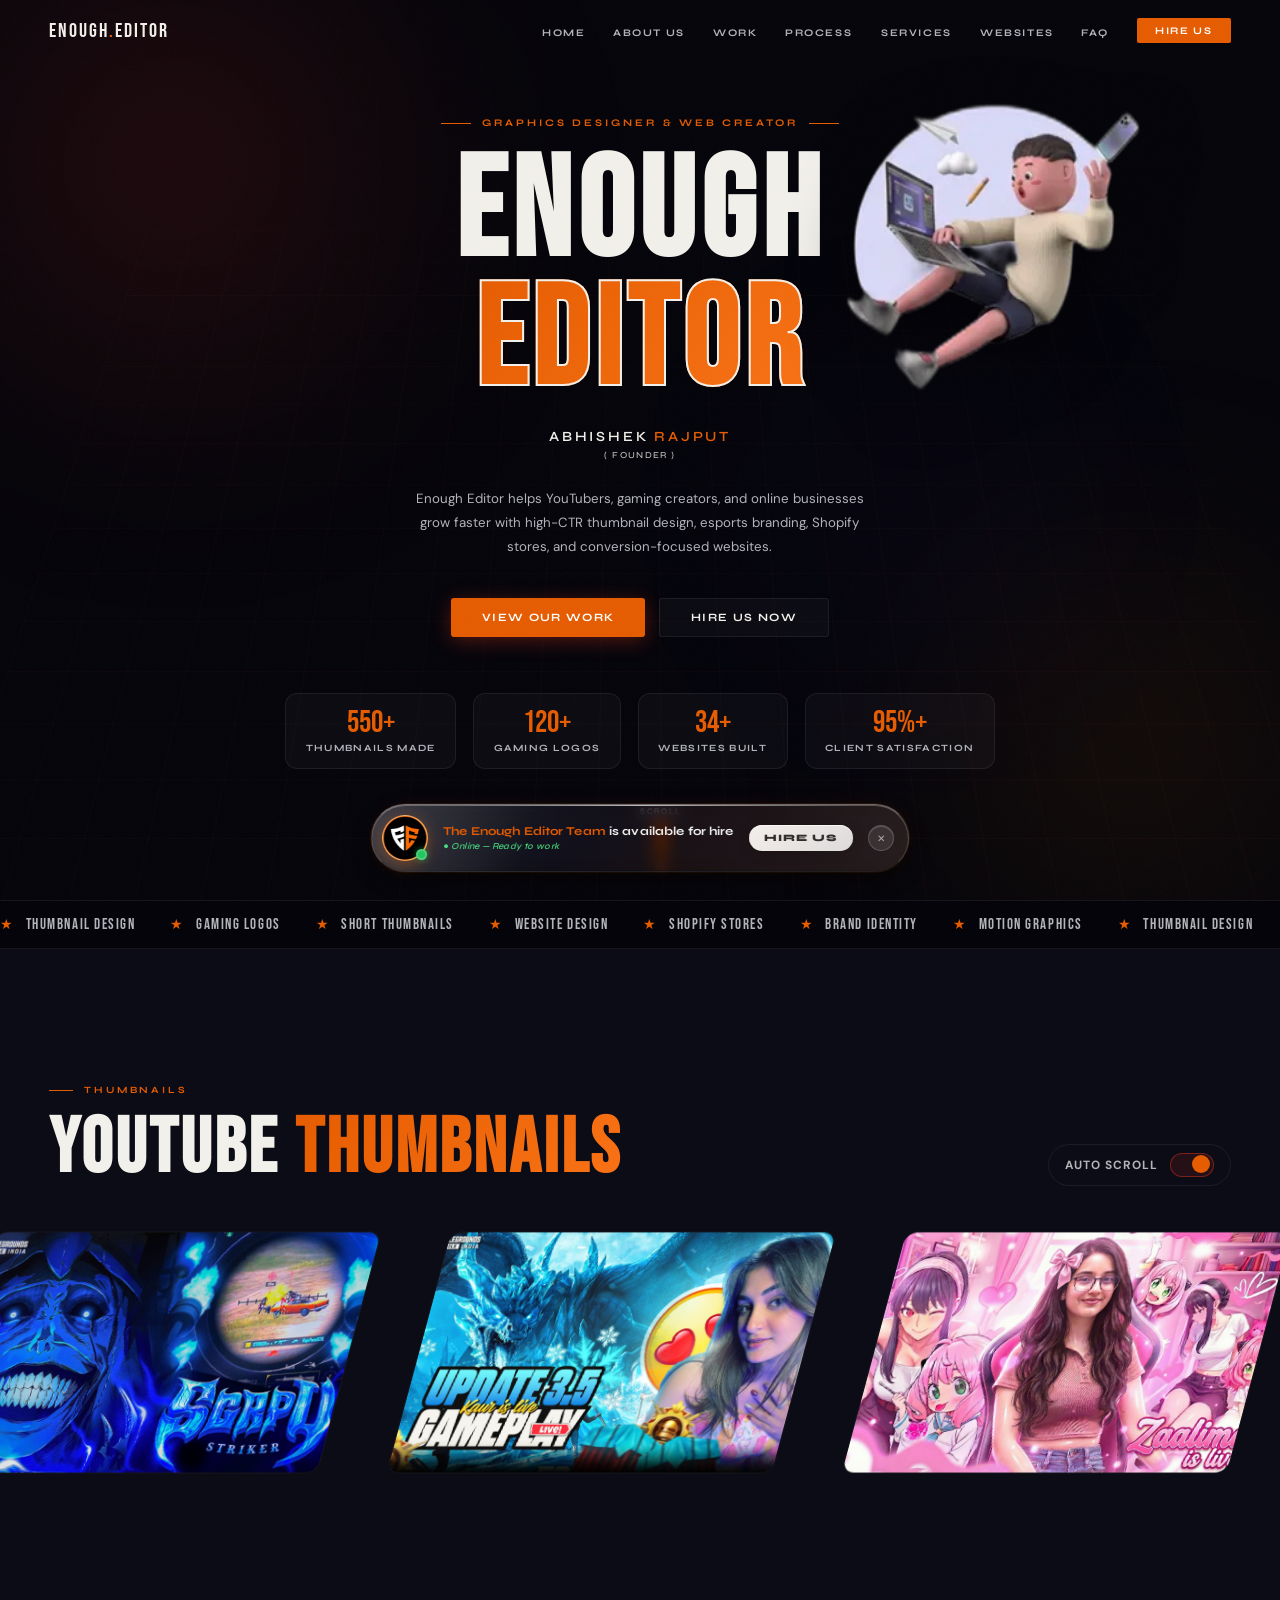
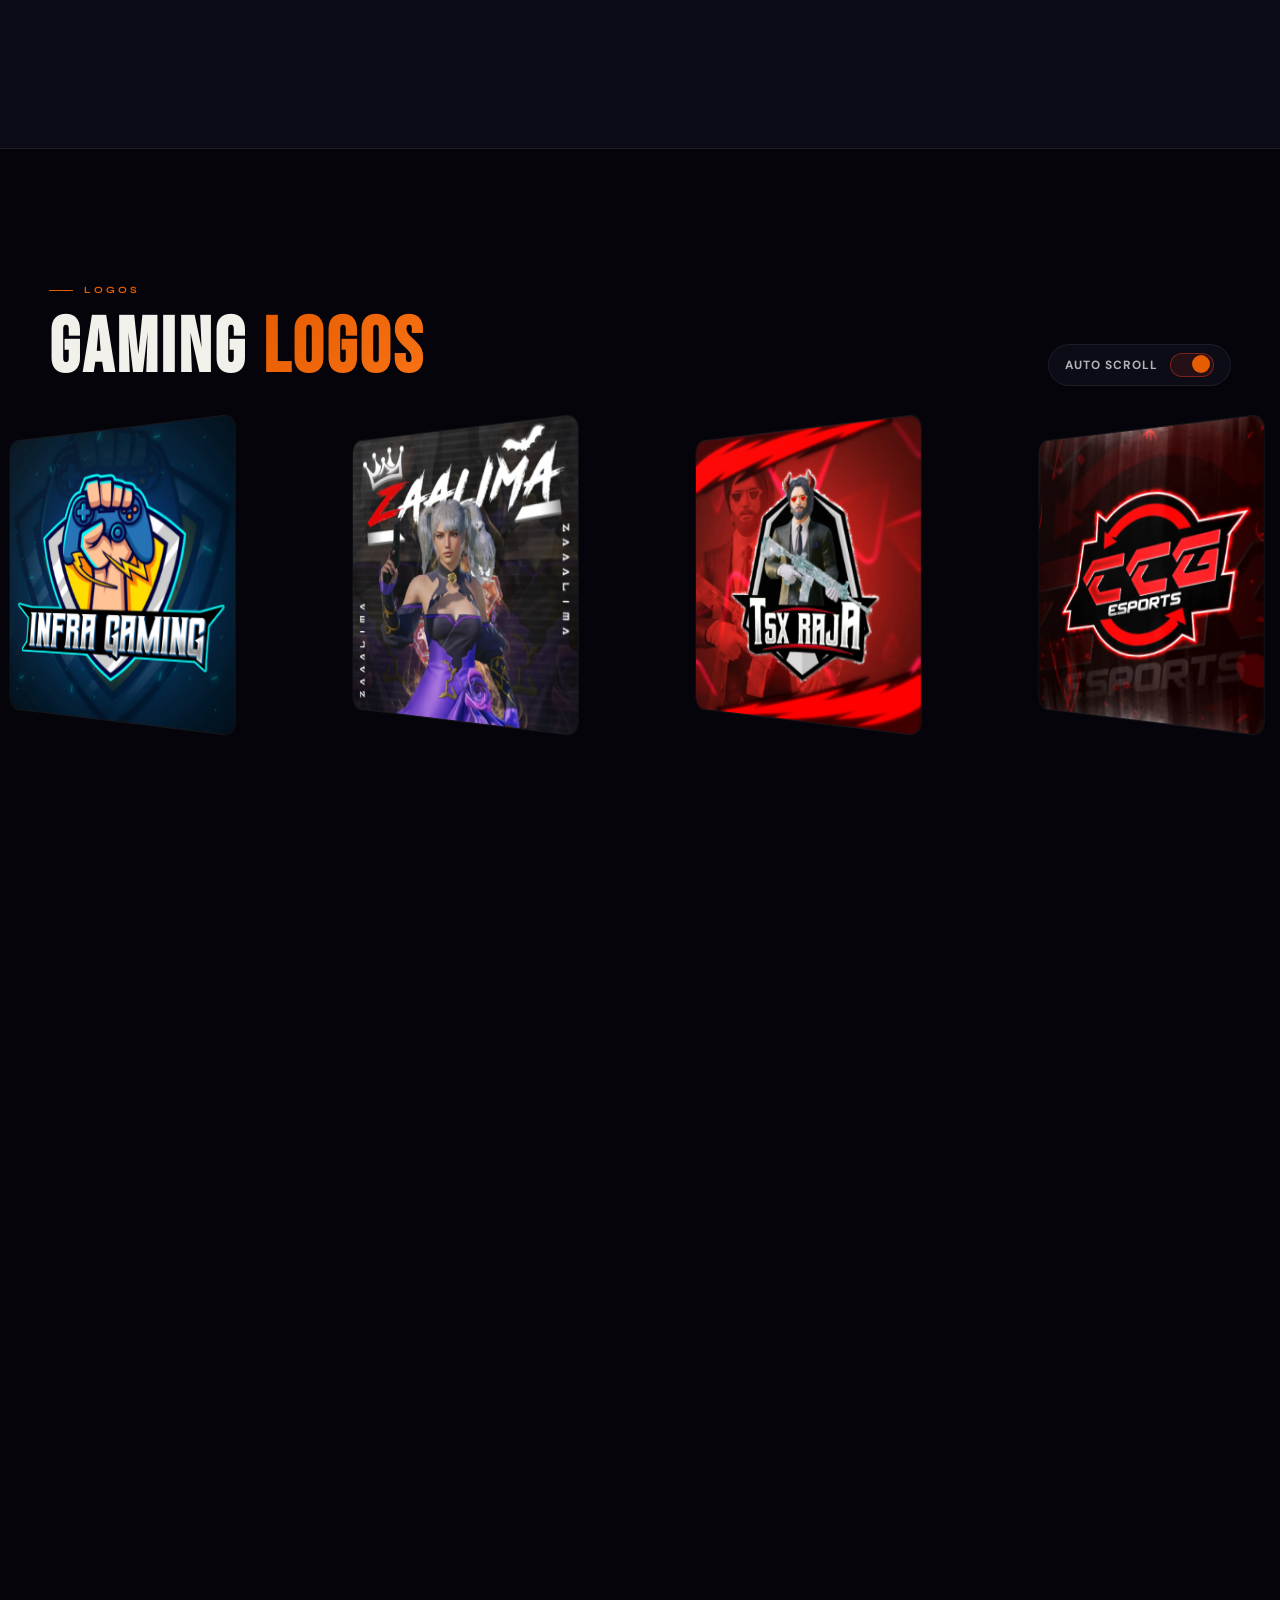
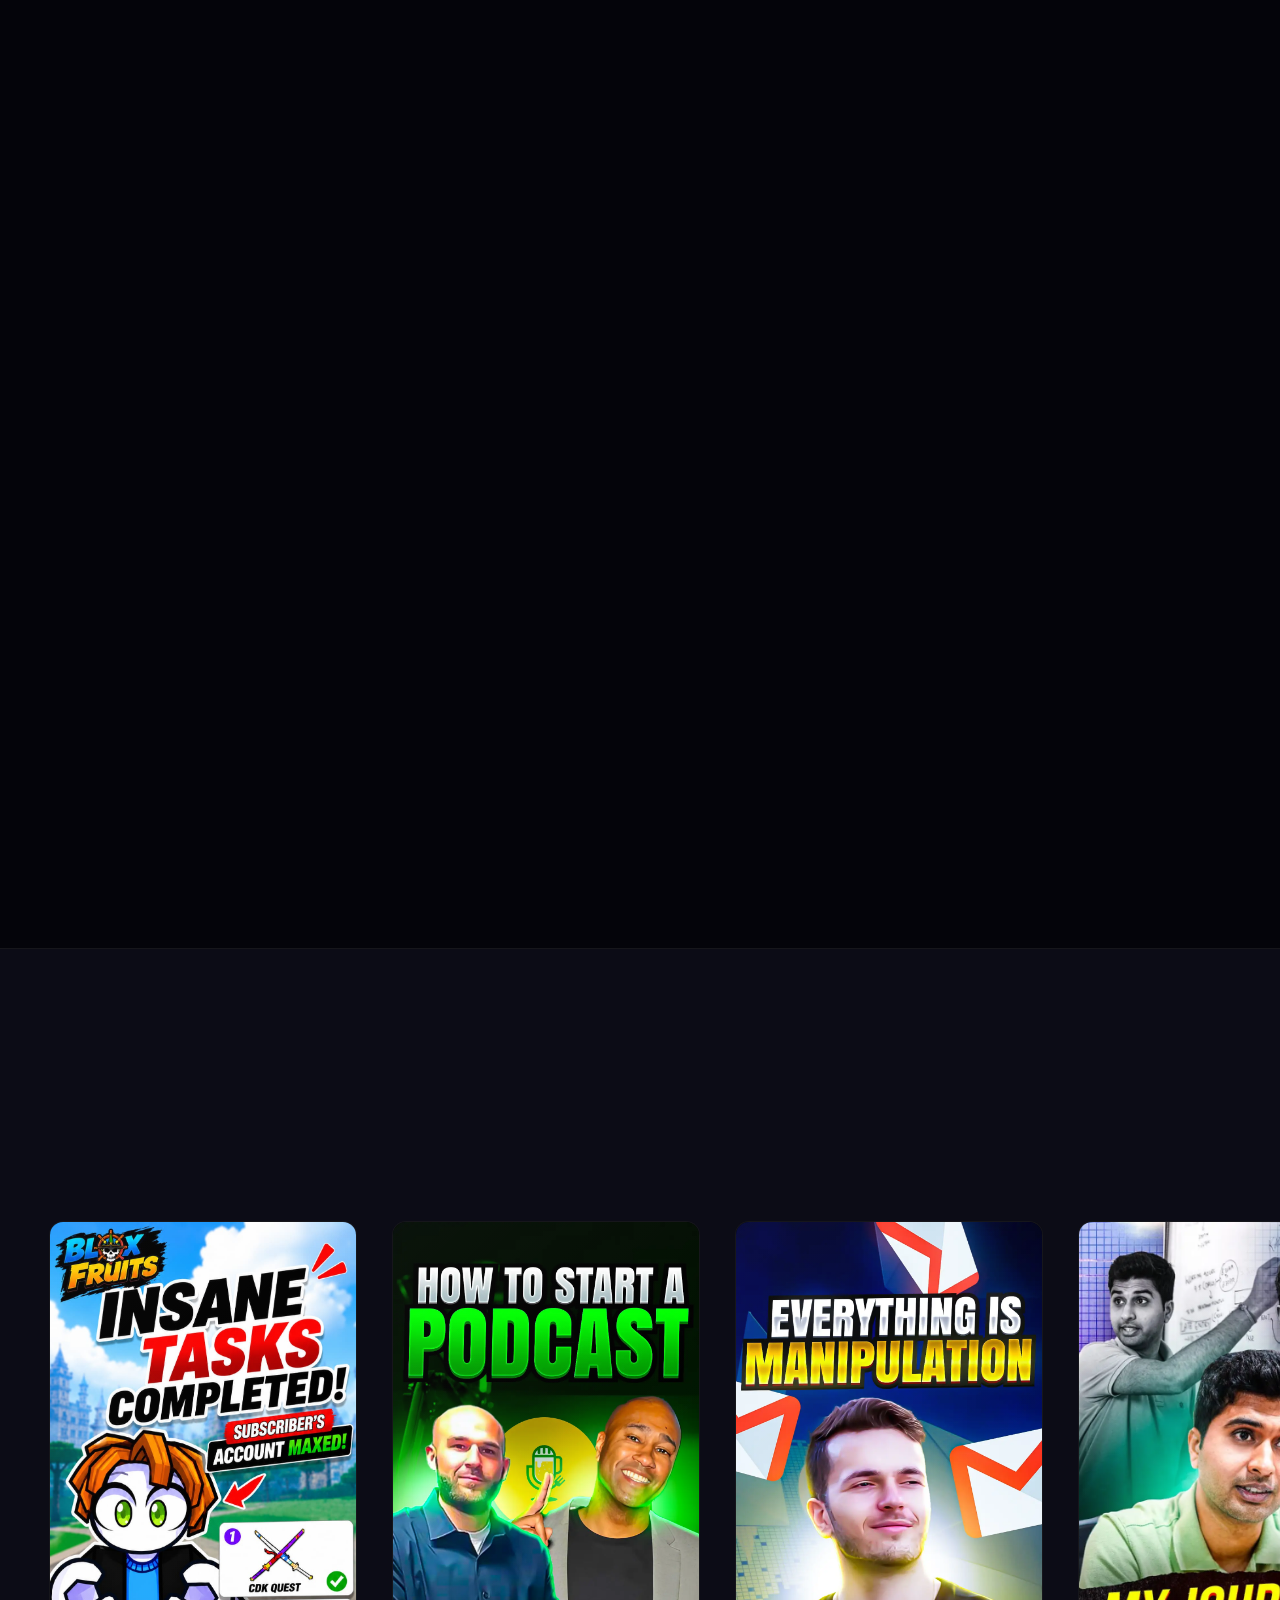
==== commit 49c0142f: "fix: reduce splash cursor opacity & click splat intensity, adjust bottom character position layout f" ====
--- a/index.html
+++ b/index.html
@@ -102,7 +102,7 @@
   </noscript>
   <link rel="preload" href="assets/Profile Pic/favicon.webp" as="image" fetchpriority="high">
   <style>
-.no-scroll{overflow: hidden !important}*,*::before,*::after{margin: 0;padding: 0;box-sizing: border-box}:root{--bg: #04040a;--surface: #0c0c16;--accent: #e65c00;--accent2: #f97316;--gold: #ffc846;--text: #f2f0ea;--muted: #b3b3ba;--glass: rgba(255,255,255,0.03);--glass-b: rgba(255,255,255,0.07)}html{font-size: 14px;scroll-behavior: smooth}body{background: var(--bg);color: var(--text);font-family: 'DM Sans',sans-serif;overflow-x: hidden}body::after{content: '';position: fixed;inset: 0;pointer-events: none;z-index: 9000;opacity: .028;background-image: url("data:image/svg+xml,%3Csvg xmlns='http://www.w3.org/2000/svg' width='300' height='300'%3E%3Cfilter id='n'%3E%3CfeTurbulence type='fractalNoise' baseFrequency='.85' numOctaves='4' stitchTiles='stitch'/%3E%3C/filter%3E%3Crect width='300' height='300' filter='url(%23n)'/%3E%3C/svg%3E")}nav{position: fixed;top: 0;left: 0;right: 0;z-index: 700;display: flex;align-items: center;justify-content: space-between;padding: 1.3rem 3.5rem;transition: background .4s,border-color .4s,backdrop-filter .4s;border-bottom: 1px solid transparent}nav.scrolled{background: rgba(4,4,10,.85);border-color: var(--glass-b);backdrop-filter: blur(8px)}.logo{font-family: 'Bebas Neue',sans-serif;font-size: 1.45rem;letter-spacing: .1em;text-decoration: none;color: var(--text)}.logo span{color: var(--accent)}.nav-links{display: flex;gap: 2rem;list-style: none;align-items: center}.nav-links a{font-family: 'Syne',sans-serif;font-size: .72rem;font-weight: 700;letter-spacing: .16em;text-transform: uppercase;color: var(--muted);text-decoration: none;transition: color .2s}.nav-links a:hover{color: var(--text)}.nav-hire{background: var(--accent);color: #fff !important;padding: .48rem 1.3rem;border-radius: 2px;font-family: 'Syne',sans-serif;font-size: .72rem;font-weight: 700;letter-spacing: .12em;text-transform: uppercase;text-decoration: none;transition: background .2s,transform .2s,box-shadow .2s;box-shadow: 0 0 0 0 rgba(255,58,31,0)}.nav-hire:hover{background: #ff1f00;transform: translateY(-1px);box-shadow: 0 8px 20px rgba(255,58,31,.4)}#hero{min-height: 100vh;display: flex;align-items: center;justify-content: center;position: relative;overflow: hidden;padding: 8rem 3.5rem 9rem}.orb{position: absolute;border-radius: 50%;filter: blur(120px);pointer-events: none;animation: orbFloat 10s ease-in-out infinite}.orb1{width: 600px;height: 600px;background: radial-gradient(circle,rgba(255,58,31,.18),transparent 70%);top: -15%;left: -10%;animation-delay: 0s}.orb2{width: 500px;height: 500px;background: radial-gradient(circle,rgba(255,140,0,.12),transparent 70%);bottom: -10%;right: -8%;animation-delay: -5s}.orb3{width: 300px;height: 300px;background: radial-gradient(circle,rgba(100,60,255,.1),transparent 70%);top: 40%;left: 60%;animation-delay: -3s}@keyframes orbFloat{0%,100%{transform: translate(0,0) scale(1)}50%{transform: translate(30px,-30px) scale(1.05)}}.grid-bg{position: absolute;inset: 0;background-image: linear-gradient(rgba(255,58,31,.04) 1px,transparent 1px),linear-gradient(90deg,rgba(255,58,31,.04) 1px,transparent 1px);background-size: 60px 60px;transform: perspective(600px) rotateX(15deg) scale(1.1);transform-origin: bottom center;pointer-events: none;opacity: .7;animation: gridPulse 6s ease-in-out infinite}@keyframes gridPulse{0%,100%{opacity: .5}50%{opacity: .9}}.hero-scene{position: relative;perspective: 1200px;display: flex;flex-direction: column;align-items: center;z-index: 2;text-align: center;max-width: 900px}.hero-tag{font-family: 'Syne',sans-serif;font-size: .72rem;font-weight: 700;letter-spacing: .3em;text-transform: uppercase;color: var(--accent);margin-bottom: 1.5rem;opacity: 0;animation: fadeUp .8s .2s forwards;display: flex;align-items: center;gap: .8rem}.hero-tag::before,.hero-tag::after{content: '';display: block;width: 30px;height: 1px;background: var(--accent)}.hero-name{font-family: 'Bebas Neue',sans-serif;font-size: clamp(4rem,11vw,10rem);line-height: .92;letter-spacing: .04em;color: var(--text);opacity: 0;animation: fadeUp .9s .4s forwards;transform-style: preserve-3d}.hero-name .stroke{-webkit-text-stroke: 2px var(--text);color: transparent;display: block;background: linear-gradient(135deg,var(--accent),var(--accent2));-webkit-background-clip: text;background-clip: text;-webkit-text-fill-color: transparent}.hero-sub{font-family: 'Syne',sans-serif;font-size: 1rem;font-weight: 600;letter-spacing: .2em;text-transform: uppercase;color: var(--text);margin-top: 1.4rem;opacity: 0;animation: fadeUp .8s .6s forwards}.hero-sub span{color: var(--accent)}.hero-desc{font-size: .95rem;line-height: 1.8;color: var(--muted);max-width: 480px;margin-top: 1.8rem;opacity: 0;animation: fadeUp .8s .8s forwards}.hero-btns{display: flex;gap: 1rem;margin-top: 2.8rem;opacity: 0;animation: fadeUp .8s 1s forwards}.btn-primary{background: var(--accent);color: #fff;padding: .85rem 2.2rem;font-family: 'Syne',sans-serif;font-size: .8rem;font-weight: 700;letter-spacing: .12em;text-transform: uppercase;text-decoration: none;border-radius: 3px;transition: all .25s;box-shadow: 0 4px 20px rgba(255,58,31,.3);display: inline-flex;align-items: center;justify-content: center;gap: .6rem}.btn-primary:hover{background: #ff1f00;transform: translateY(-3px) scale(1.02);box-shadow: 0 12px 20px rgba(255,58,31,.45)}.btn-outline{border: 1.5px solid var(--glass-b);color: var(--text);padding: .85rem 2.2rem;font-family: 'Syne',sans-serif;font-size: .8rem;font-weight: 700;letter-spacing: .12em;text-transform: uppercase;text-decoration: none;border-radius: 3px;transition: all .25s;backdrop-filter: blur(8px);background: var(--glass);display: inline-flex;align-items: center;justify-content: center;gap: .6rem}.btn-outline:hover{border-color: var(--accent);color: var(--accent);transform: translateY(-3px)}.hero-float-cards{display: flex;gap: 1.2rem;margin-top: 4rem;opacity: 0;animation: fadeUp .8s 1.2s forwards}.float-card{background: var(--glass);border: 1px solid var(--glass-b);border-radius: 12px;padding: 1rem 1.4rem;backdrop-filter: blur(8px);font-family: 'Syne',sans-serif;transition: transform .3s;transform-style: preserve-3d}.float-card:hover{transform: translateY(-6px) rotateX(6deg)}.float-card .num{font-family: 'Bebas Neue',sans-serif;font-size: 2.2rem;color: var(--accent);line-height: 1}.float-card .label{font-size: .68rem;font-weight: 700;letter-spacing: .14em;text-transform: uppercase;color: var(--muted);margin-top: .2rem}.scroll-indicator{position: absolute;bottom: 2rem;left: 50%;transform: translateX(-50%);display: flex;flex-direction: column;align-items: center;gap: .4rem;opacity: 0;animation: fadeUp .6s 1.8s forwards;font-family: 'Syne',sans-serif;font-size: .6rem;letter-spacing: .2em;text-transform: uppercase;color: var(--muted);z-index: 5;pointer-events: none}.scroll-line{width: 2px;height: 50px;background: linear-gradient(var(--accent),transparent);animation: scrollLine 1.5s ease-in-out infinite;box-shadow: 0 0 8px rgba(255,115,0,0.6)}@keyframes scrollLine{0%{transform: scaleY(0);transform-origin: top}50%{transform: scaleY(1);transform-origin: top}51%{transform: scaleY(1);transform-origin: bottom}100%{transform: scaleY(0);transform-origin: bottom}}@keyframes fadeUp{from{opacity: 0;transform: translateY(30px)}to{opacity: 1;transform: translateY(0)}}section{padding: 8rem 3.5rem;position: relative}.section-label{font-family: 'Syne',sans-serif;font-size: .68rem;font-weight: 700;letter-spacing: .3em;text-transform: uppercase;color: var(--accent);display: flex;align-items: center;gap: .8rem;margin-bottom: 1.2rem}.section-label::before{content: '';display: block;width: 24px;height: 1px;background: var(--accent)}.section-title{font-family: 'Bebas Neue',sans-serif;font-size: clamp(2.8rem,6vw,5.5rem);letter-spacing: .04em;line-height: .95;margin-bottom: 3.5rem}.section-title em{font-style: normal;background: linear-gradient(135deg,var(--accent),var(--accent2));-webkit-background-clip: text;-webkit-text-fill-color: transparent;background-clip: text}#about{display: grid;grid-template-columns: 1fr 1fr;gap: 6rem;align-items: center;max-width: 1200px;margin: 0 auto}.about-visual{position: relative;perspective: 1000px}.profile-3d-wrap{transform-style: preserve-3d;transform: rotateY(-8deg) rotateX(4deg);transition: transform .5s ease}.profile-3d-wrap:hover{transform: rotateY(0deg) rotateX(0deg)}.profile-img-box{position: relative;border-radius: 50%;overflow: hidden;aspect-ratio: 1/1;background: var(--surface);border: 3px solid var(--accent);box-shadow: 0 0 0 6px rgba(255,115,0,.15),20px 20px 20px rgba(0,0,0,.6),-2px -2px 0 1px rgba(255,58,31,.2);max-width: 380px}.profile-img-box img{width: 100%;height: 100%;object-fit: cover;display: block}.badge-float{position: absolute;background: var(--accent);color: #fff;border-radius: 8px;padding: .7rem 1rem;font-family: 'Syne',sans-serif;font-size: .7rem;font-weight: 700;letter-spacing: .1em;text-transform: uppercase;box-shadow: 0 8px 20px rgba(255,58,31,.4);animation: badgeFloat 4s ease-in-out infinite}.badge-float.b1{bottom: -1.5rem;right: -2rem;animation-delay: 0s}.badge-float.b2{top: -1rem;left: -2rem;background: var(--surface);border: 1px solid var(--glass-b);color: var(--text);box-shadow: 0 8px 20px rgba(0,0,0,.4);animation-delay: -2s}.badge-float .b-num{font-family: 'Bebas Neue',sans-serif;font-size: 1.6rem;display: block;line-height: 1}.badge-float .b-txt{font-size: .6rem;opacity: .75}@keyframes badgeFloat{0%,100%{transform: translateY(0)}50%{transform: translateY(-10px)}}.about-text .section-title{margin-bottom: 1.5rem}.about-bio{color: var(--muted);line-height: 1.9;font-size: .95rem;margin-bottom: 2rem}.about-bio strong{color: var(--text);font-weight: 400}.skills-grid{display: flex;flex-wrap: wrap;gap: .6rem;margin-bottom: 2.5rem}.skill-tag{background: var(--glass);border: 1px solid var(--glass-b);padding: .4rem 1rem;border-radius: 40px;font-family: 'Syne',sans-serif;font-size: .7rem;font-weight: 600;letter-spacing: .1em;text-transform: uppercase;color: var(--text);transition: all .2s}.skill-tag:hover{border-color: var(--accent);color: var(--accent);background: rgba(255,58,31,.06)}.h-scroll-wrapper{position: relative;background: var(--surface);border-bottom: 1px solid var(--glass-b)}#gaming-logos-wrapper{background: var(--bg)}.sticky-container{position: sticky;top: 0;height: 100vh;width: 100%;overflow: hidden;display: flex;flex-direction: column;padding-top: max(90px,15vh)}.sticky-header{padding: 0 max(3.5rem,calc((100vw - 1200px) / 2));width: 100%;margin: 0 auto 2.5rem}.h-scroll-track{display: flex;gap: 2.5rem;width: max-content;will-change: transform;transform-origin: center center}.h-scroll-track[data-dir="forward"],.h-scroll-track[data-dir="reverse"]{padding: 0 max(3.5rem,calc((100vw - 1200px) / 2))}.sticky-header{display: flex;justify-content: space-between;align-items: flex-end;flex-wrap: wrap;gap: 1rem}.scroll-toggle{display: flex;align-items: center;gap: 12px;background: var(--surface);padding: 8px 16px;border-radius: 30px;border: 1px solid var(--glass-b)}.toggle-label{font-size: 0.85rem;color: var(--muted);font-weight: 700;text-transform: uppercase;letter-spacing: 1px}.switch{position: relative;display: inline-block;width: 44px;height: 24px}.switch input{opacity: 0;width: 0;height: 0}.slider{position: absolute;cursor: pointer;top: 0;left: 0;right: 0;bottom: 0;background-color: var(--glass-b);transition: .4s;border-radius: 24px}.slider:before{position: absolute;content: "";height: 18px;width: 18px;left: 3px;bottom: 3px;background-color: var(--muted);transition: .4s;border-radius: 50%}input:checked+.slider{background-color: rgba(255,58,31,0.1);border: 1px solid rgba(255,58,31,0.4)}input:checked+.slider:before{transform: translateX(18px);background-color: var(--accent)}.h-scroll-wrapper.scroll-off{height: auto !important;padding: 6rem 0}.h-scroll-wrapper.scroll-off .sticky-container{position: relative !important;height: auto !important;overflow: visible !important}.h-scroll-wrapper.scroll-off .sticky-header{margin-bottom: 3rem}.h-scroll-wrapper.scroll-off .h-scroll-track{overflow-x: auto;padding-bottom: 2rem;scroll-snap-type: x mandatory;transform: none !important;width: 100vw}.h-scroll-wrapper.scroll-off .work-slide,.h-scroll-wrapper.scroll-off .logo-slide,.h-scroll-wrapper.scroll-off .short-slide{scroll-snap-align: center}.h-scroll-wrapper.scroll-off .h-scroll-track::-webkit-scrollbar{height: 6px}.h-scroll-wrapper.scroll-off .h-scroll-track::-webkit-scrollbar-track{background: var(--surface)}.h-scroll-wrapper.scroll-off .h-scroll-track::-webkit-scrollbar-thumb{background: var(--accent);border-radius: 4px}.mobile-swipe-indicator{display: none}@media(max-width: 900px){.sticky-header{padding: 0 1.5rem;flex-direction: column;align-items: flex-start}.h-scroll-track[data-dir="forward"],.h-scroll-track[data-dir="reverse"]{padding: 0 1.5rem;gap: 1.5rem}.mobile-swipe-indicator{display: flex;flex-direction: column;align-items: center;gap: 0.4rem;font-family: 'Syne',sans-serif;font-size: 0.65rem;font-weight: 700;letter-spacing: 0.2em;text-transform: uppercase;color: var(--accent);margin-top: 1.2rem;width: 140px;align-self: center}.mobile-swipe-indicator .scroll-line{height: 35px}.h-scroll-wrapper.scroll-off .mobile-swipe-indicator{display: none !important}}.work-slide{width: 30rem;flex-shrink: 0}.work-slide .p-card{aspect-ratio: 16/10;height: auto}.logo-slide{width: 22rem;flex-shrink: 0}.logo-slide .p-card{aspect-ratio: 1;height: auto}.short-slide{width: 22rem;flex-shrink: 0}.short-slide .p-card{aspect-ratio: 9/16;height: auto}.p-card{position: relative;border-radius: 14px;overflow: hidden;background: var(--bg);border: 1px solid var(--glass-b);cursor: pointer;transition: transform .4s cubic-bezier(.2,.8,.3,1),box-shadow .4s;transform-style: preserve-3d;will-change: transform}.p-card:hover{transform: translateY(-12px) rotateX(6deg) rotateY(-3deg) scale(1.02);box-shadow: 0 20px 20px rgba(0,0,0,.5),0 0 0 1px rgba(255,58,31,.2),inset 0 1px 0 rgba(255,255,255,.06);z-index: 10}.p-card img{width: 100%;height: 100%;object-fit: cover;display: block;transition: transform .5s}.p-card:hover img{transform: scale(1.05)}.p-card-overlay{position: absolute;inset: 0;background: linear-gradient(to top,rgba(4,4,10,.92) 0%,transparent 50%);opacity: 0;transition: opacity .3s;display: flex;flex-direction: column;justify-content: flex-end;padding: 1.2rem}.p-card:hover .p-card-overlay{opacity: 1}.p-card-title{font-family: 'Syne',sans-serif;font-size: .85rem;font-weight: 700;color: #fff;margin-bottom: .2rem}.p-card-type{font-family: 'Syne',sans-serif;font-size: .62rem;font-weight: 600;letter-spacing: .14em;text-transform: uppercase;color: var(--accent)}.p-card::after{content: '';position: absolute;inset: 0;background: linear-gradient(135deg,rgba(255,255,255,.04) 0%,transparent 60%);pointer-events: none}.marquee-strip{width: 100%;overflow: hidden;border-top: 1px solid var(--glass-b);border-bottom: 1px solid var(--glass-b);padding: 1rem 0;background: var(--bg);display: flex;align-items: center}.marquee-track{display: flex;gap: 2.5rem;white-space: nowrap;animation: marquee 20s linear infinite}.marquee-track .m-item{font-family: 'Bebas Neue',sans-serif;font-size: 1.1rem;letter-spacing: .1em;color: var(--muted);display: flex;align-items: center;gap: .8rem}.marquee-track .m-item span{color: var(--accent);font-size: 1rem}@keyframes marquee{0%{transform: translateX(0)}100%{transform: translateX(-50%)}}#services{position: relative;overflow: hidden}#services::before{content: '';position: absolute;inset: 0;pointer-events: none;background: radial-gradient(ellipse 60% 50% at 20% 50%,rgba(255,115,0,.06) 0%,transparent 60%),radial-gradient(ellipse 50% 60% at 80% 50%,rgba(255,58,31,.05) 0%,transparent 60%)}.services-inner-wrap{max-width: 1200px;margin: 0 auto;position: relative;z-index: 1}.services-header{display: flex;align-items: flex-end;justify-content: space-between;margin-bottom: 3.5rem;flex-wrap: wrap;gap: 1rem}.services-header-left .section-title{margin-bottom: .5rem}.services-count{font-family: 'Bebas Neue',sans-serif;font-size: 5rem;line-height: 1;color: rgba(255,255,255,.04);letter-spacing: .02em;user-select: none;pointer-events: none}.services-grid{position: relative;display: flex;flex-direction: column;gap: 4rem;padding: 2rem 0}.services-grid::before{content: '';position: absolute;top: 0;bottom: 0;left: 50%;width: 2px;background: linear-gradient(to bottom,transparent,rgba(255,115,0,.15) 15%,rgba(255,115,0,.15) 85%,transparent);transform: translateX(-50%);z-index: 0}.timeline-progress{content: '';position: absolute;top: 0;left: 50%;width: 3px;background: linear-gradient(to bottom,rgba(255,115,0,.5),#ff7300,#ffaa00);transform: translateX(-50%);z-index: 1;height: 0%;box-shadow: 0 0 15px rgba(255,115,0,.9),0 0 20px rgba(255,115,0,.6),0 0 20px rgba(255,115,0,.4);transition: height 0.1s ease-out}.timeline-progress::after{content: '';position: absolute;bottom: 0;left: 50%;transform: translateX(-50%);width: 12px;height: 35px;background: #ffaa00;border-radius: 50%;filter: blur(6px);box-shadow: 0 0 20px #ffaa00,0 0 20px #ff7300}.s-card{background: linear-gradient(135deg,rgba(255,255,255,.04) 0%,rgba(255,255,255,.015) 100%);border: 1px solid rgba(255,255,255,.08);border-top-color: rgba(255,255,255,.14);border-radius: 20px;padding: 1.8rem 1.8rem 1.6rem;transition: border-color .35s,box-shadow .35s,transform .2s cubic-bezier(.2,.8,.3,1),opacity .5s,filter .5s;position: relative;overflow: visible;cursor: pointer;backdrop-filter: blur(8px);width: calc(50% - 3rem);margin: 0;z-index: 2;opacity: 0.3;filter: grayscale(1)}.s-card.active{opacity: 1;filter: grayscale(0)}.s-card:nth-child(odd){align-self: flex-start;text-align: right}.s-card:nth-child(even){align-self: flex-end;text-align: left}.s-card:nth-child(odd) .s-tags{justify-content: flex-end}.s-card:nth-child(odd) .s-icon{margin-left: auto;margin-right: 0}.s-card:nth-child(odd)::before{right: auto;left: 1.2rem}.timeline-dot{position: absolute;top: 50%;width: 24px;height: 24px;background: #10101e;border: 4px solid #ff7300;border-radius: 50%;z-index: 10;opacity: 0;box-shadow: 0 0 15px #ff7300,inset 0 0 5px #ff7300}.s-card:nth-child(odd) .timeline-dot{right: -3rem;transform: translate(50%,-50%) scale(0)}.s-card:nth-child(even) .timeline-dot{left: -3rem;transform: translate(-50%,-50%) scale(0)}.s-card.active .timeline-dot{opacity: 1;animation: pulseDot 2s infinite}.s-card.active:nth-child(odd) .timeline-dot{transform: translate(50%,-50%) scale(1);transition: opacity .5s .1s,transform .5s .1s cubic-bezier(.2,.8,.3,1)}.s-card.active:nth-child(even) .timeline-dot{transform: translate(-50%,-50%) scale(1);transition: opacity .5s .1s,transform .5s .1s cubic-bezier(.2,.8,.3,1)}@keyframes pulseDot{0%{box-shadow: 0 0 15px #ff7300,inset 0 0 5px #ff7300,0 0 0 0 rgba(255,115,0,0.6)}50%{box-shadow: 0 0 20px #ffaa00,inset 0 0 15px #ff7300,0 0 0 20px rgba(255,115,0,0)}100%{box-shadow: 0 0 15px #ff7300,inset 0 0 5px #ff7300,0 0 0 0 rgba(255,115,0,0)}}.s-card::before{content: attr(data-num);position: absolute;top: -0.5rem;right: 1.2rem;font-family: 'Bebas Neue',sans-serif;font-size: 5.5rem;color: rgba(255,255,255,.03);line-height: 1;pointer-events: none;letter-spacing: .02em;transition: color .35s}.s-card::after{content: '';position: absolute;inset: 0;border-radius: 20px;background: radial-gradient(400px circle at var(--x,50%) var(--y,50%),rgba(255,115,0,.15),transparent 60%);opacity: 0;transition: opacity .35s;pointer-events: none}.s-card:hover{border-color: rgba(255,115,0,.4);border-top-color: rgba(255,255,255,.3);transform: translateY(-8px) scale(1.02);box-shadow: 0 20px 20px rgba(0,0,0,.5),0 0 0 1px rgba(255,115,0,.2),inset 0 1px 0 rgba(255,255,255,.15)}.s-card:hover::after{opacity: 1}.s-card:hover::before{color: rgba(255,115,0,.06)}.s-icon{width: 44px;height: 44px;background: linear-gradient(135deg,rgba(255,115,0,.2),rgba(255,58,31,.1));border: 1px solid rgba(255,115,0,.25);border-radius: 12px;display: flex;align-items: center;justify-content: center;margin-bottom: 1.3rem;transition: all .3s;box-shadow: 0 4px 16px rgba(255,115,0,.12),inset 0 1px 0 rgba(255,255,255,.1)}.s-card:hover .s-icon{background: linear-gradient(135deg,rgba(255,115,0,.3),rgba(255,58,31,.18));border-color: rgba(255,115,0,.5);box-shadow: 0 6px 20px rgba(255,115,0,.25),inset 0 1px 0 rgba(255,255,255,.15);transform: scale(1.08) rotate(-3deg)}.s-icon svg{width: 20px;height: 20px;stroke: var(--accent);fill: none;stroke-width: 1.8}.s-title{font-family: 'Syne',sans-serif;font-size: 1.05rem;font-weight: 800;color: rgba(255,255,255,.95);margin-bottom: .55rem;letter-spacing: .01em}.s-desc{font-size: .83rem;color: var(--muted);line-height: 1.8;font-weight: 400}.s-tags{display: flex;flex-wrap: wrap;gap: .35rem;margin-top: 1.1rem}.s-tag{font-family: 'Syne',sans-serif;font-size: .58rem;font-weight: 700;letter-spacing: .12em;text-transform: uppercase;background: rgba(255,255,255,.05);border: 1px solid rgba(255,255,255,.1);padding: .22rem .65rem;border-radius: 100px;color: rgba(255,255,255,.45);transition: all .2s}.s-card:hover .s-tag{border-color: rgba(255,115,0,.3);color: rgba(255,115,0,.8);background: rgba(255,115,0,.06)}.modal-overlay{position: fixed;top: 0;left: 0;width: 100vw;height: 100vh;background: rgba(4,4,10,0.85);backdrop-filter: blur(8px);z-index: 10000;display: flex;align-items: center;justify-content: center;opacity: 0;pointer-events: none;transition: 0.3s cubic-bezier(0.2,0.8,0.3,1)}.modal-overlay.active{opacity: 1;pointer-events: auto}.modal-content{background: var(--surface);padding: 2.5rem;border-radius: 20px;border: 1px solid var(--glass-b);max-width: 420px;width: 90%;transform: translateY(30px) scale(0.95);transition: 0.4s cubic-bezier(0.2,0.8,0.3,1);position: relative;box-shadow: 0 20px 20px rgba(0,0,0,0.5)}.modal-overlay.active .modal-content{transform: translateY(0) scale(1)}.modal-close{position: absolute;top: 1.2rem;right: 1.2rem;background: var(--glass);border: 1px solid var(--glass-b);color: var(--muted);cursor: pointer;width: 32px;height: 32px;border-radius: 50%;display: flex;align-items: center;justify-content: center;font-size: 1.2rem;transition: 0.2s}.modal-close:hover{color: var(--text);background: var(--glass-b)}.modal-title{font-family: 'Syne',sans-serif;font-size: 1.6rem;margin-bottom: 0.5rem}.modal-desc{color: var(--muted);font-size: 0.95rem;margin-bottom: 2rem;line-height: 1.5}.modal-options{display: flex;flex-direction: column;gap: 0.8rem}.modal-btn{background: var(--bg);border: 1px solid var(--glass-b);padding: 1.2rem;border-radius: 12px;color: var(--text);cursor: pointer;font-family: 'DM Sans',sans-serif;font-size: 1rem;font-weight: 600;transition: 0.2s;text-align: left;display: flex;align-items: center;gap: 1rem}.modal-btn:hover{border-color: var(--accent);background: rgba(255,115,0,0.05);transform: translateY(-2px)}.modal-btn svg{flex-shrink: 0}#websites{background: var(--bg);padding: 8rem 3.5rem;overflow: hidden}.websites-inner{max-width: 1200px;margin: 0 auto}.websites-grid{display: grid;grid-template-columns: repeat(2,1fr);gap: 1.5rem;margin-top: 1rem}.w-card{position: relative;aspect-ratio: 16/10;perspective: 2000px;cursor: pointer;background: transparent;border: none}.w-card-inner{position: relative;width: 100%;height: 100%;transition: transform 0.9s cubic-bezier(0.19,1,0.22,1);transform-style: preserve-3d}.w-card.flipped .w-card-inner{transform: rotateY(180deg) scale(1.05)}.w-card-front,.w-card-back{position: absolute;inset: 0;width: 100%;height: 100%;backface-visibility: hidden;border-radius: 20px;overflow: hidden;border: 1px solid var(--glass-b);box-shadow: 0 15px 20px rgba(0,0,0,0.3)}.w-card-front{background: var(--surface);display: flex;flex-direction: column}.w-card-back{background: linear-gradient(145deg,#0c0c16,#151525);transform: rotateY(180deg) translateZ(1px);padding: 1.8rem;display: flex;flex-direction: column;border: 1px solid rgba(255,115,0,0.2)}.w-card .w-overlay{position: absolute;inset: 0;background: linear-gradient(to top,rgba(0,0,0,1) 0%,rgba(0,0,0,0.7) 35%,transparent 70%);display: flex;flex-direction: column;justify-content: flex-end;padding: 1.5rem;z-index: 2}.back-header{margin-bottom: 1.2rem;border-bottom: 1px solid rgba(255,255,255,0.05);padding-bottom: 0.8rem}.back-title{font-family: 'Bebas Neue',sans-serif;font-size: 1.8rem;color: var(--accent);letter-spacing: 1px}.back-list{list-style: none;display: flex;flex-direction: column;gap: 0.6rem;flex: 1;min-height: 0;overflow-y: auto;-webkit-overflow-scrolling: touch;padding-right: 5px}.back-list::-webkit-scrollbar{width: 4px}.back-list::-webkit-scrollbar-thumb{background: var(--glass-b);border-radius: 10px}.back-item{display: flex;gap: 0.8rem;font-size: 0.78rem;line-height: 1.4;color: rgba(255,255,255,0.8)}.back-item svg{flex-shrink: 0;width: 14px;height: 14px;stroke: var(--accent);margin-top: 2px}.back-item strong{color: #fff;font-weight: 700;margin-right: 4px}.view-website-btn{margin-top: auto;padding: .6rem 1.4rem;background: var(--accent);color: #fff;text-decoration: none;border-radius: 6px;font-family: 'Syne',sans-serif;font-size: .7rem;font-weight: 800;text-transform: uppercase;letter-spacing: .12em;width: fit-content;display: flex;align-items: center;gap: .6rem;transition: all .3s cubic-bezier(.2,.8,.3,1);position: relative;z-index: 100;pointer-events: auto;transform: translateZ(20px)}.view-website-btn:hover{background: #fff;color: var(--bg);transform: translateY(-3px);box-shadow: 0 10px 20px rgba(255,115,0,0.3)}.browser-bar{background: #141420;padding: .6rem 1rem;display: flex;align-items: center;gap: .5rem;border-bottom: 1px solid rgba(255,255,255,0.05);flex-shrink: 0}.browser-dot{width: 9px;height: 9px;border-radius: 50%}.bd1{background: #ff5f56;box-shadow: 0 0 5px rgba(255,95,86,0.3)}.bd2{background: #ffbd2e;box-shadow: 0 0 5px rgba(255,189,46,0.3)}.bd3{background: #27c93f;box-shadow: 0 0 5px rgba(39,201,63,0.3)}.browser-url{flex: 1;background: rgba(255,255,255,0.03);border: 1px solid rgba(255,255,255,0.05);border-radius: 6px;height: 18px;margin-left: 0.5rem;display: flex;align-items: center;justify-content: center;font-size: 0.6rem;color: rgba(255,255,255,0.85);font-family: 'DM Sans',sans-serif;letter-spacing: 0.04em}.w-label{font-family: 'Syne',sans-serif;font-size: .62rem;font-weight: 700;letter-spacing: .18em;text-transform: uppercase;color: var(--accent);margin-bottom: .3rem}.w-name{font-family: 'Bebas Neue',sans-serif;font-size: 1.9rem;letter-spacing: .06em;color: #fff;line-height: 1}.w-platform{display: inline-flex;align-items: center;gap: .5rem;background: rgba(255,115,0,0.12);border: 1px solid var(--accent);padding: .35rem .9rem;border-radius: 20px;font-family: 'Syne',sans-serif;font-size: .6rem;font-weight: 700;letter-spacing: .1em;text-transform: uppercase;color: var(--accent);margin-top: .8rem;width: fit-content}.w-platform svg{width: 12px;height: 12px}.flip-hint{position: absolute;bottom: 1.2rem;right: 1.5rem;font-size: 0.55rem;font-weight: 800;letter-spacing: 0.12em;color: rgba(255,255,255,0.4);text-transform: uppercase;display: flex;align-items: center;gap: 0.5rem;transition: all 0.3s cubic-bezier(.2,.8,.3,1);pointer-events: none}.w-card:hover .flip-hint{color: var(--accent);transform: translateX(-5px)}.flip-hint svg{width: 12px;height: 12px;stroke: var(--accent);stroke-width: 3}.hire-char{position:absolute;top:22%;right:16%;width:260px;animation-duration:5s;z-index:2;pointer-events:none}#hire{padding: 10rem 3.5rem;position: relative;overflow: visible;text-align: center}.hire-bg{position: absolute;inset: 0;pointer-events: none;background: radial-gradient(ellipse 80% 60% at 50% 50%,rgba(255,58,31,.08),transparent);animation: hirePulse 6s ease-in-out infinite}@keyframes hirePulse{0%,100%{opacity: .6}50%{opacity: 1}}.hire-grid{position: absolute;inset: 0;background-image: linear-gradient(rgba(255,58,31,.03) 1px,transparent 1px),linear-gradient(90deg,rgba(255,58,31,.03) 1px,transparent 1px);background-size: 40px 40px;pointer-events: none}.hire-inner{position: relative;z-index: 1;max-width: 800px;margin: 0 auto}.hire-avail{display: inline-flex;align-items: center;gap: .6rem;background: rgba(39,201,63,.1);border: 1px solid rgba(39,201,63,.2);padding: .4rem 1rem;border-radius: 40px;font-family: 'Syne',sans-serif;font-size: .65rem;font-weight: 700;letter-spacing: .14em;text-transform: uppercase;color: #27c93f;margin-bottom: 2rem}.hire-avail::before{content: '';width: 6px;height: 6px;border-radius: 50%;background: #27c93f;animation: pulse 2s infinite}@keyframes pulse{0%,100%{box-shadow: 0 0 0 0 rgba(39,201,63,.4)}50%{box-shadow: 0 0 0 8px rgba(39,201,63,0)}}.hire-title{font-family: 'Bebas Neue',sans-serif;font-size: clamp(3rem,8vw,7rem);letter-spacing: .04em;line-height: .92;margin-bottom: 1.5rem}.hire-title .line2{display: block;background: linear-gradient(135deg,var(--accent),var(--accent2),var(--gold));-webkit-background-clip: text;-webkit-text-fill-color: transparent;background-clip: text}.hire-sub{font-size: .95rem;color: var(--muted);line-height: 1.8;max-width: 520px;margin: 0 auto 3rem}.hire-btns{display: flex;gap: 1rem;justify-content: center;flex-wrap: wrap}.hire-contact-row{display: flex;gap: 2rem;justify-content: center;flex-wrap: wrap;margin-top: 3rem;padding-top: 3rem;border-top: 1px solid var(--glass-b)}.contact-item{display: flex;align-items: center;gap: .8rem;font-family: 'Syne',sans-serif;font-size: .78rem;font-weight: 600;letter-spacing: .08em;color: var(--muted);text-decoration: none;transition: color .2s}.contact-item:hover{color: var(--text)}.contact-item svg{width: 16px;height: 16px;stroke: var(--accent);fill: none;stroke-width: 2}footer{padding: 2.5rem 3.5rem 7rem;border-top: 1px solid var(--glass-b);display: flex;align-items: center;justify-content: space-between;flex-wrap: wrap;gap: 1rem}.footer-logo{font-family: 'Bebas Neue',sans-serif;font-size: 1.1rem;letter-spacing: .12em;color: var(--muted)}.footer-logo span{color: var(--accent)}.footer-copy{font-size: .75rem;color: var(--muted);font-family: 'Syne',sans-serif;letter-spacing: .06em}.footer-social{display: flex;gap: 1rem}.footer-social a{width: 34px;height: 34px;border-radius: 8px;background: var(--glass);border: 1px solid var(--glass-b);display: flex;align-items: center;justify-content: center;transition: all .2s}.footer-social a:hover{background: rgba(255,58,31,.12);border-color: rgba(255,58,31,.3)}.footer-social a svg{width: 14px;height: 14px;stroke: var(--muted);fill: none;stroke-width: 2;transition: stroke .2s}.footer-social a:hover svg{stroke: var(--accent)}.reveal{opacity: 0;transform: translateY(40px);transition: opacity .8s,transform .8s cubic-bezier(.2,.8,.3,1)}.reveal.visible{opacity: 1;transform: translateY(0)}.reveal-left{opacity: 0;transform: translateX(-50px);transition: opacity .8s,transform .8s cubic-bezier(.2,.8,.3,1)}.reveal-left.visible{opacity: 1;transform: translateX(0)}.reveal-right{opacity: 0;transform: translateX(50px);transition: opacity .8s,transform .8s cubic-bezier(.2,.8,.3,1)}.reveal-right.visible{opacity: 1;transform: translateX(0)}.delay-1{transition-delay: .1s}.delay-2{transition-delay: .2s}.delay-3{transition-delay: .3s}.delay-4{transition-delay: .4s}.delay-5{transition-delay: .5s}.nav-hamburger{display: none;flex-direction: column;justify-content: center;gap: 5px;background: none;border: none;cursor: pointer;padding: 4px;z-index: 800}.nav-hamburger span{display: block;width: 24px;height: 2px;background: var(--text);border-radius: 2px;transition: all .3s}.nav-hamburger.open span:nth-child(1){transform: translateY(7px) rotate(45deg)}.nav-hamburger.open span:nth-child(2){opacity: 0}.nav-hamburger.open span:nth-child(3){transform: translateY(-7px) rotate(-45deg)}.mobile-menu{display: none;position: fixed;top: 0;left: 0;right: 0;bottom: 0;background: rgba(4,4,10,.97);backdrop-filter: blur(8px);z-index: 750;flex-direction: column;align-items: center;justify-content: center;gap: 2.5rem;opacity: 0;transition: opacity .3s}.mobile-menu.open{display: flex;opacity: 1}.mobile-menu a{font-family: 'Bebas Neue',sans-serif;font-size: 2.5rem;letter-spacing: .1em;color: var(--text);text-decoration: none;transform: translateY(30px);opacity: 0;transition: transform 0.5s cubic-bezier(0.2,0.8,0.3,1),opacity 0.5s,color 0.2s}.mobile-menu.open a{transform: translateY(0);opacity: 1}.mobile-menu.open a:nth-of-type(1){transition-delay: 0.1s}.mobile-menu.open a:nth-of-type(2){transition-delay: 0.15s}.mobile-menu.open a:nth-of-type(3){transition-delay: 0.2s}.mobile-menu.open a:nth-of-type(4){transition-delay: 0.25s}.mobile-menu.open a:nth-of-type(5){transition-delay: 0.3s}.mobile-menu.open a:nth-of-type(6){transition-delay: 0.35s}.mobile-menu a:hover,.mobile-menu a:active{color: var(--accent)}.mobile-menu .mob-hire{background: var(--accent);color: #fff !important;padding: .6rem 2.5rem;border-radius: 4px;font-size: 2rem}.mob-close{position: absolute;top: 1.5rem;right: 1.5rem;background: rgba(255,255,255,.08);border: 1px solid rgba(255,255,255,.12);border-radius: 50%;width: 44px;height: 44px;display: flex;align-items: center;justify-content: center;color: var(--text);cursor: pointer;transition: all .2s}.mob-close:hover{background: rgba(255,115,0,.15);border-color: rgba(255,115,0,.4);color: var(--accent)}@media(max-width:900px){#cur,#cur-ring{display: none}body{cursor: auto}nav{padding: 1rem 1.5rem}.nav-links{display: none}.nav-hamburger{display: flex}section{padding: 5rem 1.5rem}#hero{padding: 6rem 1.5rem 3rem}#about{grid-template-columns: 1fr;gap: 3rem}.profile-img-box{max-width: 240px;margin: 0 auto}.about-text{text-align: center;display: flex;flex-direction: column;align-items: center}.skills-grid{justify-content: center}#services,#websites{overflow: visible !important}.services-inner-wrap .section-label,.services-inner-wrap .section-title{margin-left: -1.5rem;margin-right: -1.5rem;padding-left: 1.5rem;padding-right: 1.5rem;width: auto}.services-inner-wrap .section-label{position: sticky;z-index: 20;background: var(--surface);top: 35px;padding-top: 2rem;margin-bottom: 0;box-shadow: none}.services-inner-wrap .section-title{position: sticky;z-index: 20;background: var(--surface);top: 80px;padding-bottom: 1rem}.services-grid{display: flex;flex-direction: column;gap: 2rem;padding: 1.5rem 0}.services-grid::before{display: block;left: 10px;transform: none}.timeline-progress{left: 10px;transform: none}.s-card{width: calc(100% - 30px);padding: 1.2rem;align-self: flex-end !important;position: sticky;text-align: left !important}.timeline-dot{display: block}.s-card:nth-child(1){top: 130px;z-index: 1}.s-card:nth-child(2){top: 145px;z-index: 2}.s-card:nth-child(3){top: 160px;z-index: 3}.s-card:nth-child(4){top: 175px;z-index: 4}.s-card:nth-child(5){top: 190px;z-index: 5}.s-card:nth-child(6){top: 205px;z-index: 6}.s-card:nth-child(odd) .s-tags{justify-content: flex-start}.s-card:nth-child(odd) .s-icon{margin-left: 0;margin-right: auto}.s-card:nth-child(odd)::before{right: 0.5rem;left: auto}.s-card:nth-child(odd) .timeline-dot,.s-card:nth-child(even) .timeline-dot{left: -19px;right: auto;transform: translate(-50%,-50%) scale(0)}.s-card.active:nth-child(odd) .timeline-dot,.s-card.active:nth-child(even) .timeline-dot{transform: translate(-50%,-50%) scale(1)}.s-title{font-size: .9rem;margin-bottom: .4rem}.s-desc{font-size: .7rem;line-height: 1.4;margin-bottom: .8rem}.s-icon{width: 28px;height: 28px;margin-bottom: .6rem;border-radius: 8px}.s-icon svg{width: 14px;height: 14px}.s-tag{font-size: .45rem;padding: .2rem .4rem}.s-tags{gap: .3rem;flex-wrap: wrap}.s-card::before{font-size: 2.5rem;top: -0.2rem}.websites-grid{grid-template-columns: 1fr;gap: 1.5rem}.w-card{aspect-ratio: 16/10;height: auto;position: relative;top: auto !important;z-index: auto !important}.w-card:nth-child(1),.w-card:nth-child(2),.w-card:nth-child(3),.w-card:nth-child(4),.w-card:nth-child(5){top: auto !important;z-index: auto !important}.hero-float-cards{flex-wrap: wrap;justify-content: center;gap: .8rem}.float-card{min-width: 120px;padding: 1rem 1.2rem}#hire{padding: 6rem 1.5rem}footer{padding: 2rem 1.5rem 6rem;flex-direction: column;align-items: center;text-align: center}.hero-char{width: 180px;right: 0;top: 12%;opacity: 0.55}.hire-char{display: none}.scroll-toggle{scale: .85;transform-origin: right}}@media(max-width:600px){html{font-size: 13px}#hero{padding: 3.2rem 1.2rem 2rem;align-items: center;min-height: 100svh}.scroll-indicator{display: none}.hero-scene{align-items: center;text-align: center;max-width: 100%}.hero-tag{font-size: .62rem;letter-spacing: .2em}.hero-name{font-size: clamp(3.5rem,17vw,6rem)}.hero-btns{flex-direction: column;width: 100%;gap: .8rem;align-items: center;margin-top: 1.5rem}.btn-primary,.btn-outline{text-align: center;width: 90%;max-width: 320px;justify-content: center}.hero-float-cards{display: grid;grid-template-columns: 1fr 1fr;gap: .7rem;width: 100%;margin-top: 1.5rem}.float-card{padding: .9rem 1rem}.float-card .num{font-size: 1.5rem}.hero-char{display: none}.sticky-header{padding: .8rem 1.2rem}.section-title{font-size: clamp(1.6rem,9vw,3rem)}.p-card{border-radius: 10px}.work-slide,.logo-slide{min-width: 260px}.short-slide{min-width: 150px}.about-stats{grid-template-columns: 1fr 1fr}.s-card{padding: 1.6rem}#services{z-index: 4;overflow: visible !important}.pills-section{z-index: 5}#websites{z-index: 6;overflow: visible !important}#hire{z-index: 7}#websites .section-label,#websites .section-title{position: sticky;z-index: 10;background: var(--bg);margin-left: -1.5rem;margin-right: -1.5rem;padding-left: 1.5rem;padding-right: 1.5rem;width: auto}#websites .section-label{top: 35px;padding-top: 2rem;margin-bottom: 0;box-shadow: none}#websites .section-title{top: 80px;padding-bottom: 1rem}.websites-grid{grid-template-columns: 1fr;gap: 1.5rem}.w-card{aspect-ratio: 16/10;height: auto;position: relative;top: auto !important;z-index: auto !important}.w-card:nth-child(1),.w-card:nth-child(2),.w-card:nth-child(3),.w-card:nth-child(4),.w-card:nth-child(5){top: auto !important;z-index: auto !important}.w-card-back{padding: 1rem}.back-title{font-size: 1.1rem;margin-bottom: 0.6rem}.back-list{gap: 0.3rem;flex: 1;min-height: 0;max-height: none;overflow-y: auto;-webkit-overflow-scrolling: touch;overscroll-behavior: contain}.back-item{font-size: 0.65rem;line-height: 1.3}.view-website-btn{padding: 0.4rem 1rem;font-size: 0.62rem}.flip-hint{display: none !important}.w-name{font-size: 1.3rem}.w-platform{padding: .25rem .6rem;font-size: .55rem;margin-top: .6rem}.w-card .w-overlay{padding: 1rem}#hire{padding: 4rem 1.2rem}.hire-title{font-size: clamp(2.5rem,13vw,5rem)}.hire-btns{flex-direction: column;align-items: center}.btn-primary,.btn-outline{width: 90%;max-width: 320px}.hire-contact-row{gap: 1.2rem}.contact-item{font-size: .7rem}footer{padding: 1.5rem 1.2rem 6rem;gap: .8rem}.footer-social{gap: .8rem}.modal-content{width: 95%;padding: 2rem 1.2rem}.gallery-content{padding: 1.5rem !important}.gallery-grid{grid-template-columns: 1fr 1fr;gap: .8rem}}.gallery-content{max-width: 1400px !important;width: 95% !important;max-height: 90vh;overflow-y: auto;padding: 3rem !important}.gallery-content::-webkit-scrollbar{width: 8px}.gallery-content::-webkit-scrollbar-track{background: var(--bg);border-radius: 4px}.gallery-content::-webkit-scrollbar-thumb{background: var(--glass-b);border-radius: 4px}.gallery-content::-webkit-scrollbar-thumb:hover{background: var(--accent)}.gallery-grid{display: grid;grid-template-columns: repeat(auto-fill,minmax(300px,1fr));gap: 1.5rem}.gallery-item{border-radius: 12px;overflow: hidden;border: 1px solid var(--glass-b);aspect-ratio: 16/9;position: relative;transition: transform 0.3s,box-shadow 0.3s}.gallery-item:hover{transform: translateY(-5px);box-shadow: 0 10px 20px rgba(0,0,0,0.5),0 0 0 1px rgba(255,115,0,0.3);z-index: 2}.gallery-item img{width: 100%;height: 100%;object-fit: cover;display: block;transition: transform 0.4s}.gallery-item:hover img{transform: scale(1.05)}.float-char{position: absolute;pointer-events: none;animation: floatAnim 4s ease-in-out infinite;filter: drop-shadow(0 20px 30px rgba(0,0,0,0.5));z-index: 10}.hero-char{top: 10%;right: 10%;width: 320px}@keyframes floatAnim{0%,100%{transform: translateY(0) rotate(-2deg)}50%{transform: translateY(-25px) rotate(2deg)}}@media (max-width: 1024px){.hero-char{width: 220px;right: 5%;top: 5%;opacity: 0.5}.hire-char{width: 150px;right: 0;bottom: 90%}}.hire-toast{position: fixed;bottom: 2rem;left: 50%;transform: translateX(-50%) translateY(140px);z-index: 9995;display: flex;align-items: center;gap: 1.1rem;background: linear-gradient(135deg,rgba(255,255,255,.13) 0%,rgba(255,255,255,.04) 40%,rgba(255,115,0,.06) 100%);backdrop-filter: blur(8px) saturate(1.8) brightness(1.1);-webkit-backdrop-filter: blur(8px) saturate(1.8) brightness(1.1);border: 1px solid rgba(255,255,255,.22);border-top-color: rgba(255,255,255,.38);border-bottom-color: rgba(255,255,255,.08);border-radius: 100px;padding: .7rem 1rem .7rem .7rem;box-shadow: 0 8px 20px rgba(0,0,0,.45),0 2px 8px rgba(0,0,0,.3),inset 0 1px 0 rgba(255,255,255,.25),inset 0 -1px 0 rgba(0,0,0,.15),0 0 0 1px rgba(255,115,0,.12),0 0 20px rgba(255,115,0,.08);transition: transform .65s cubic-bezier(.2,.8,.3,1),opacity .5s;opacity: 0;min-width: 320px;cursor: default;position: fixed}.hire-toast::before{content: '';position: absolute;inset: 0;border-radius: 100px;pointer-events: none;background: linear-gradient(105deg,rgba(255,255,255,.18) 0%,rgba(255,255,255,0) 30%,rgba(255,115,0,.06) 60%,rgba(255,255,255,.1) 100%);opacity: .7}.hire-toast::after{content: '';position: absolute;top: 0;left: 10%;right: 10%;height: 1px;background: linear-gradient(90deg,transparent,rgba(255,255,255,.6),transparent);border-radius: 100px;pointer-events: none}.hire-toast.show{transform: translateX(-50%) translateY(0);opacity: 1}.hire-toast.hide{transform: translateX(-50%) translateY(160px);opacity: 0;pointer-events: none}.toast-avatar-wrap{position: relative;flex-shrink: 0}.toast-avatar{width: 46px;height: 46px;border-radius: 50%;background: linear-gradient(135deg,var(--accent),#ffb347);display: flex;align-items: center;justify-content: center;font-family: 'Bebas Neue',sans-serif;font-size: 1.1rem;color: #fff;overflow: hidden;border: 1.5px solid rgba(255,255,255,.3);box-shadow: 0 4px 16px rgba(255,115,0,.35),inset 0 1px 0 rgba(255,255,255,.3)}.toast-avatar img{width: 100%;height: 100%;object-fit: cover;display: block}.online-dot{position: absolute;bottom: 1px;right: 1px;width: 11px;height: 11px;border-radius: 50%;background: #22c55e;border: 2px solid rgba(255,255,255,.2);box-shadow: 0 0 6px rgba(34,197,94,.6);animation: pulseDot 2s ease-in-out infinite}@keyframes pulseDot{0%,100%{box-shadow: 0 0 0 0 rgba(34,197,94,.5)}50%{box-shadow: 0 0 0 5px rgba(34,197,94,0)}}.toast-text{flex: 1;position: relative;font-family: 'Syne',sans-serif;font-size: .86rem;font-weight: 700;color: rgba(255,255,255,.95);letter-spacing: .01em;line-height: 1.3}.toast-text span{color: var(--accent)}.toast-status{display: block;font-size: .65rem;font-weight: 500;color: #4ade80;letter-spacing: .04em;margin-top: .1rem}.toast-btn{background: linear-gradient(135deg,rgba(255,255,255,.95),rgba(255,255,255,.85));color: rgba(0,0,0,.85);font-family: 'Syne',sans-serif;font-weight: 800;font-size: .7rem;letter-spacing: .1em;text-transform: uppercase;padding: .52rem 1.1rem;border-radius: 100px;flex-shrink: 0;transition: all .22s;white-space: nowrap;border: none;cursor: pointer;box-shadow: 0 2px 12px rgba(0,0,0,.25),inset 0 1px 0 rgba(255,255,255,.8)}.toast-btn:hover{background: linear-gradient(135deg,var(--accent),var(--accent2));color: #fff;box-shadow: 0 4px 20px rgba(255,115,0,.45),inset 0 1px 0 rgba(255,255,255,.2);transform: scale(1.05)}.toast-close{width: 26px;height: 26px;border-radius: 50%;flex-shrink: 0;background: rgba(255,255,255,.1);border: 1px solid rgba(255,255,255,.18);color: rgba(255,255,255,.6);cursor: pointer;display: flex;align-items: center;justify-content: center;font-size: .7rem;transition: all .2s;box-shadow: inset 0 1px 0 rgba(255,255,255,.15)}.toast-close:hover{background: rgba(255,80,80,.25);border-color: rgba(255,80,80,.4);color: #ff6b6b}@media(max-width:600px){.hire-toast{left: .8rem;right: .8rem;transform: translateX(0) translateY(140px);min-width: 0;bottom: 1.2rem;padding: .6rem .85rem .6rem .65rem;gap: .7rem;border-radius: 20px}.hire-toast.show{transform: translateX(0) translateY(0);opacity: 1}.hire-toast.hide{transform: translateX(0) translateY(160px);opacity: 0}.toast-text{font-size: .78rem}.toast-btn{font-size: .64rem;padding: .4rem .85rem}.toast-avatar{width: 40px;height: 40px}}.pills-section{padding: 7rem 0 5rem;overflow: hidden;background: var(--bg);position: relative}.pills-section .pills-header{text-align: center;margin-bottom: 3.5rem;padding: 0 2rem}.pills-track{display: flex;gap: 1.5rem;align-items: stretch;padding: 0 4rem;justify-content: center;flex-wrap: nowrap;height: 580px;max-width: 100%;width: 100%}.pill-card{flex: 0 0 140px;border-radius: 100px;overflow: hidden;position: relative;transition: flex .55s cubic-bezier(.2,.8,.3,1),box-shadow .4s;cursor: pointer;border: 1px solid rgba(255,255,255,.06);background: var(--surface)}.pill-card:hover,.pill-card.active{flex: 0 0 480px;box-shadow: 0 20px 20px rgba(0,0,0,.6),0 0 0 1px rgba(255,115,0,.2)}.pill-card img{width: 100%;height: 100%;object-fit: cover;display: block;transition: transform .55s cubic-bezier(.2,.8,.3,1),filter .4s;filter: brightness(.45) saturate(.8)}.pill-card:hover img{transform: scale(1.06);filter: brightness(.75) saturate(1.1)}@media(max-width:900px){.pill-card:hover img{transform: none !important;filter: brightness(0.6) saturate(1.0) !important}}.pill-label{position: absolute;inset: 0;display: flex;align-items: flex-end;padding: 1.5rem 1.2rem;background: linear-gradient(to top,rgba(4,4,10,.9) 0%,rgba(4,4,10,.3) 40%,transparent 70%);transition: opacity .3s}.pill-label-text{font-family: 'Syne',sans-serif;font-weight: 800;font-size: .8rem;letter-spacing: .12em;text-transform: uppercase;color: rgba(255,255,255,.9);white-space: nowrap;writing-mode: vertical-rl;text-orientation: mixed;transform: rotate(180deg);transition: all .4s cubic-bezier(.2,.8,.3,1);opacity: .85}.pill-card:hover .pill-label-text,.pill-card.active .pill-label-text{writing-mode: horizontal-tb;transform: none;font-size: .85rem;opacity: 1;color: #fff}.pill-label-sub{font-family: 'DM Sans',sans-serif;font-size: .72rem;color: var(--muted);margin-top: .3rem;display: none;letter-spacing: .05em}.pill-card:hover .pill-label-sub,.pill-card.active .pill-label-sub{display: block}.pill-cta{position: absolute;top: 1.2rem;right: 1.2rem;background: var(--accent);color: #fff;font-family: 'Syne',sans-serif;font-weight: 700;font-size: .65rem;letter-spacing: .1em;text-transform: uppercase;padding: .35rem .9rem;border-radius: 100px;opacity: 0;transform: translateY(-8px);transition: opacity .3s .1s,transform .3s .1s;border: none;cursor: pointer}.pill-card:hover .pill-cta,.pill-card.active .pill-cta{opacity: 1;transform: translateY(0)}@media(max-width:900px){.pills-track{height: 340px;gap: .7rem;padding: 0 1rem}.pill-card{flex: 0 0 64px;transition: flex 0.25s cubic-bezier(0.25, 0.8, 0.25, 1);will-change: flex}.pill-card:hover,.pill-card.active{flex: 0 0 240px;box-shadow: none}.pill-card img{transition: none !important;filter: brightness(0.6) saturate(1.0) !important}}@media(max-width:600px){.pills-section{padding: 4rem 0 0}.pills-track{height: 240px;gap: .5rem;padding: 0 .8rem 0;justify-content: flex-start;overflow-x: auto;overflow-y: hidden;-webkit-overflow-scrolling: touch;scrollbar-width: none}.pills-track::-webkit-scrollbar{display: none}.pill-card{flex: 0 0 56px;border-radius: 60px;transition: flex 0.25s cubic-bezier(0.25, 0.8, 0.25, 1);will-change: flex}.pill-card.active{flex: 0 0 200px;box-shadow: none}.pill-card:hover{flex: 0 0 56px;box-shadow: none}.pill-card.active:hover{flex: 0 0 200px;box-shadow: none}.pill-card img{transition: none !important;filter: brightness(0.6) saturate(1.0) !important}.pill-cta{display: none !important}.pill-label-sub{display: none}.pill-card.active .pill-label-sub{display: none}.pill-card:hover .pill-label-text{writing-mode: vertical-rl;text-orientation: mixed;transform: rotate(180deg);font-size: .8rem;opacity: .85;color: rgba(255,255,255,.9)}.pill-card:hover .pill-label-sub{display: none}.pill-card:hover .pill-cta{opacity: 0 !important;transform: translateY(-8px) !important}.pill-card.active .pill-label-text{writing-mode: horizontal-tb;transform: none;font-size: .85rem;opacity: 1;color: #fff}}.pill-detail-panel{overflow: hidden;max-height: 0;opacity: 0;padding: 0 1rem;transition: max-height .45s cubic-bezier(.2,.8,.3,1),opacity .3s ease;pointer-events: none}.pill-detail-panel.open{max-height: 400px;opacity: 1;pointer-events: auto}.pill-detail-inner{background: var(--surface);border: 1px solid rgba(255,115,0,.2);border-radius: 16px;padding: 1.4rem 1.2rem;margin: .8rem 0 2rem;display: flex;flex-direction: column;gap: .6rem}.pdp-title{font-family: 'Syne',sans-serif;font-weight: 800;font-size: 1.1rem;color: #fff}.pdp-desc{font-family: 'DM Sans',sans-serif;font-size: .88rem;color: var(--muted);line-height: 1.6}.pdp-tags{display: flex;flex-wrap: wrap;gap: .4rem}.pdp-tag{font-family: 'Syne',sans-serif;font-size: .62rem;font-weight: 700;letter-spacing: .08em;text-transform: uppercase;padding: .28rem .7rem;border-radius: 100px;border: 1px solid rgba(255,115,0,.35);color: var(--accent);background: rgba(255,115,0,.08)}.pdp-hire{margin-top: .4rem;background: var(--accent);color: #fff;font-family: 'Syne',sans-serif;font-weight: 800;font-size: .85rem;letter-spacing: .08em;text-transform: uppercase;padding: .7rem 1.4rem;border-radius: 100px;border: none;cursor: pointer;width: fit-content;transition: all .2s}.pdp-hire:hover{background: #fff;color: var(--bg)}@media(max-width:600px){.modal-btn{justify-content: center;text-align: center}.modal-content{padding: 2rem 1rem}}#lightbox{position: fixed;inset: 0;z-index: 99999;display: flex;align-items: center;justify-content: center;background: rgba(2,2,8,.96);backdrop-filter: blur(8px);opacity: 0;pointer-events: none;transition: opacity .35s cubic-bezier(.2,.8,.3,1)}#lightbox.open{opacity: 1;pointer-events: auto}.lb-img-wrap{position: relative;display: flex;align-items: center;justify-content: center;max-width: 92vw;max-height: 88vh;transform: scale(.88);opacity: 0;transition: transform .4s cubic-bezier(.2,.8,.3,1),opacity .35s}#lightbox.open .lb-img-wrap{transform: scale(1);opacity: 1}.lb-img-wrap img{max-width: 92vw;max-height: 82vh;object-fit: contain;border-radius: 12px;box-shadow: 0 20px 20px rgba(0,0,0,.7),0 0 0 1px rgba(255,115,0,.15);display: block;transition: opacity .2s}.lb-img-wrap.switching img{opacity: 0}.lb-close{position: fixed;top: 1.2rem;right: 1.2rem;width: 44px;height: 44px;border-radius: 50%;background: rgba(255,255,255,.08);border: 1px solid rgba(255,255,255,.14);color: #fff;font-size: 1.3rem;line-height: 1;display: flex;align-items: center;justify-content: center;cursor: pointer;transition: all .2s;z-index: 2;backdrop-filter: blur(8px)}.lb-close:hover{background: rgba(255,80,80,.2);border-color: rgba(255,80,80,.4);color: #ff6060;transform: rotate(90deg) scale(1.1)}.lb-arrow{position: fixed;top: 50%;transform: translateY(-50%);width: 50px;height: 50px;border-radius: 50%;background: rgba(255,255,255,.07);border: 1px solid rgba(255,255,255,.12);color: #fff;font-size: 1.4rem;display: flex;align-items: center;justify-content: center;cursor: pointer;transition: all .22s;backdrop-filter: blur(8px);z-index: 2;user-select: none}.lb-arrow:hover{background: rgba(255,115,0,.2);border-color: rgba(255,115,0,.45);color: var(--accent);transform: translateY(-50%) scale(1.1)}.lb-prev{left: 1.2rem}.lb-next{right: 1.2rem}@media(max-width:600px){.lb-prev{left: .4rem}.lb-next{right: .4rem}.lb-arrow{width: 40px;height: 40px;font-size: 1.1rem}}.lb-meta{position: fixed;bottom: 1.4rem;left: 50%;transform: translateX(-50%);display: flex;flex-direction: column;align-items: center;gap: .35rem;z-index: 2;pointer-events: none}.lb-counter{font-family: 'Syne',sans-serif;font-size: .72rem;font-weight: 700;letter-spacing: .18em;text-transform: uppercase;color: rgba(255,255,255,.45)}.lb-label{font-family: 'Syne',sans-serif;font-size: .65rem;font-weight: 600;letter-spacing: .14em;text-transform: uppercase;color: var(--accent);background: rgba(255,115,0,.1);border: 1px solid rgba(255,115,0,.25);padding: .22rem .8rem;border-radius: 100px}.lb-hint{position: fixed;top: 1.2rem;left: 50%;transform: translateX(-50%);font-family: 'Syne',sans-serif;font-size: .62rem;font-weight: 600;letter-spacing: .12em;text-transform: uppercase;color: rgba(255,255,255,.25);pointer-events: none;z-index: 2}#testimonials{background: var(--bg);padding: 6rem 0;position: relative;overflow: hidden}.testimonials-container{overflow-x: auto;overflow-y: hidden;padding: 2rem 1rem;scrollbar-width: none;-ms-overflow-style: none}.testimonials-container::-webkit-scrollbar{display: none}.testimonials-track{display: flex;gap: 1.5rem;width: max-content;animation: tScroll 50s linear infinite;padding-left: 2rem}.testimonials-track:hover{animation-play-state: paused}@keyframes tScroll{0%{transform: translateX(0)}100%{transform: translateX(calc(-50% - 0.75rem))}}.t-card{width: 380px;background: rgba(255,255,255,0.03);border: 1px solid rgba(255,255,255,0.08);border-radius: 24px;padding: 2rem;transition: all .4s cubic-bezier(.2,.8,.3,1);position: relative;overflow: hidden;flex-shrink: 0}.t-card:hover{background: rgba(255,255,255,0.05);border-color: rgba(255,115,0,0.3);transform: translateY(-10px);box-shadow: 0 20px 20px rgba(0,0,0,0.4)}.t-card::before{content: '"';position: absolute;top: 1rem;right: 2rem;font-family: 'Bebas Neue',sans-serif;font-size: 5rem;color: var(--accent);opacity: 0.1;line-height: 1}.t-user{display: flex;align-items: center;gap: 1rem;margin-bottom: 1.5rem}.t-avatar{width: 50px;height: 50px;border-radius: 15px;background: linear-gradient(135deg,var(--accent),#ffb347);display: flex;align-items: center;justify-content: center;font-family: 'Bebas Neue',sans-serif;font-size: 1.2rem;color: #fff;border: 1px solid rgba(255,255,255,0.2)}.t-info h4{font-family: 'Syne',sans-serif;font-size: 1rem;font-weight: 800;color: #fff;margin-bottom: 0.2rem}.t-info span{font-family: 'DM Sans',sans-serif;font-size: 0.75rem;color: var(--accent);text-transform: uppercase;letter-spacing: 0.05em}.t-quote{font-family: 'DM Sans',sans-serif;font-size: 0.95rem;color: var(--muted);line-height: 1.6;font-style: italic}.t-stars{display: flex;gap: 0.2rem;margin-top: 1.2rem;color: var(--accent)}.t-stars svg{width: 14px;height: 14px}.t-stars .half{opacity: 0.5}.t-stars .off{opacity: 0.2;color: var(--muted)}@media(max-width:768px){#testimonials{padding: 4rem 0}.t-card{width: 320px;padding: 1.5rem}}
+.no-scroll{overflow: hidden !important}*,*::before,*::after{margin: 0;padding: 0;box-sizing: border-box}:root{--bg: #04040a;--surface: #0c0c16;--accent: #e65c00;--accent2: #f97316;--gold: #ffc846;--text: #f2f0ea;--muted: #b3b3ba;--glass: rgba(255,255,255,0.03);--glass-b: rgba(255,255,255,0.07)}html{font-size: 14px;scroll-behavior: smooth}body{background: var(--bg);color: var(--text);font-family: 'DM Sans',sans-serif;overflow-x: hidden}body::after{content: '';position: fixed;inset: 0;pointer-events: none;z-index: 9000;opacity: .028;background-image: url("data:image/svg+xml,%3Csvg xmlns='http://www.w3.org/2000/svg' width='300' height='300'%3E%3Cfilter id='n'%3E%3CfeTurbulence type='fractalNoise' baseFrequency='.85' numOctaves='4' stitchTiles='stitch'/%3E%3C/filter%3E%3Crect width='300' height='300' filter='url(%23n)'/%3E%3C/svg%3E")}nav{position: fixed;top: 0;left: 0;right: 0;z-index: 700;display: flex;align-items: center;justify-content: space-between;padding: 1.3rem 3.5rem;transition: background .4s,border-color .4s,backdrop-filter .4s;border-bottom: 1px solid transparent}nav.scrolled{background: rgba(4,4,10,.85);border-color: var(--glass-b);backdrop-filter: blur(8px)}.logo{font-family: 'Bebas Neue',sans-serif;font-size: 1.45rem;letter-spacing: .1em;text-decoration: none;color: var(--text)}.logo span{color: var(--accent)}.nav-links{display: flex;gap: 2rem;list-style: none;align-items: center}.nav-links a{font-family: 'Syne',sans-serif;font-size: .72rem;font-weight: 700;letter-spacing: .16em;text-transform: uppercase;color: var(--muted);text-decoration: none;transition: color .2s}.nav-links a:hover{color: var(--text)}.nav-hire{background: var(--accent);color: #fff !important;padding: .48rem 1.3rem;border-radius: 2px;font-family: 'Syne',sans-serif;font-size: .72rem;font-weight: 700;letter-spacing: .12em;text-transform: uppercase;text-decoration: none;transition: background .2s,transform .2s,box-shadow .2s;box-shadow: 0 0 0 0 rgba(255,58,31,0)}.nav-hire:hover{background: #ff1f00;transform: translateY(-1px);box-shadow: 0 8px 20px rgba(255,58,31,.4)}#hero{min-height: 100vh;display: flex;align-items: center;justify-content: center;position: relative;overflow: hidden;padding: 8rem 3.5rem 9rem}.orb{position: absolute;border-radius: 50%;filter: blur(120px);pointer-events: none;animation: orbFloat 10s ease-in-out infinite}.orb1{width: 600px;height: 600px;background: radial-gradient(circle,rgba(255,58,31,.18),transparent 70%);top: -15%;left: -10%;animation-delay: 0s}.orb2{width: 500px;height: 500px;background: radial-gradient(circle,rgba(255,140,0,.12),transparent 70%);bottom: -10%;right: -8%;animation-delay: -5s}.orb3{width: 300px;height: 300px;background: radial-gradient(circle,rgba(100,60,255,.1),transparent 70%);top: 40%;left: 60%;animation-delay: -3s}@keyframes orbFloat{0%,100%{transform: translate(0,0) scale(1)}50%{transform: translate(30px,-30px) scale(1.05)}}.grid-bg{position: absolute;inset: 0;background-image: linear-gradient(rgba(255,58,31,.04) 1px,transparent 1px),linear-gradient(90deg,rgba(255,58,31,.04) 1px,transparent 1px);background-size: 60px 60px;transform: perspective(600px) rotateX(15deg) scale(1.1);transform-origin: bottom center;pointer-events: none;opacity: .7;animation: gridPulse 6s ease-in-out infinite}@keyframes gridPulse{0%,100%{opacity: .5}50%{opacity: .9}}.hero-scene{position: relative;perspective: 1200px;display: flex;flex-direction: column;align-items: center;z-index: 2;text-align: center;max-width: 900px}.hero-tag{font-family: 'Syne',sans-serif;font-size: .72rem;font-weight: 700;letter-spacing: .3em;text-transform: uppercase;color: var(--accent);margin-bottom: 1.5rem;opacity: 0;animation: fadeUp .8s .2s forwards;display: flex;align-items: center;gap: .8rem}.hero-tag::before,.hero-tag::after{content: '';display: block;width: 30px;height: 1px;background: var(--accent)}.hero-name{font-family: 'Bebas Neue',sans-serif;font-size: clamp(4rem,11vw,10rem);line-height: .92;letter-spacing: .04em;color: var(--text);opacity: 0;animation: fadeUp .9s .4s forwards;transform-style: preserve-3d}.hero-name .stroke{-webkit-text-stroke: 2px var(--text);color: transparent;display: block;background: linear-gradient(135deg,var(--accent),var(--accent2));-webkit-background-clip: text;background-clip: text;-webkit-text-fill-color: transparent}.hero-sub{font-family: 'Syne',sans-serif;font-size: 1rem;font-weight: 600;letter-spacing: .2em;text-transform: uppercase;color: var(--text);margin-top: 1.4rem;opacity: 0;animation: fadeUp .8s .6s forwards}.hero-sub span{color: var(--accent)}.hero-desc{font-size: .95rem;line-height: 1.8;color: var(--muted);max-width: 480px;margin-top: 1.8rem;opacity: 0;animation: fadeUp .8s .8s forwards}.hero-btns{display: flex;gap: 1rem;margin-top: 2.8rem;opacity: 0;animation: fadeUp .8s 1s forwards}.btn-primary{background: var(--accent);color: #fff;padding: .85rem 2.2rem;font-family: 'Syne',sans-serif;font-size: .8rem;font-weight: 700;letter-spacing: .12em;text-transform: uppercase;text-decoration: none;border-radius: 3px;transition: all .25s;box-shadow: 0 4px 20px rgba(255,58,31,.3);display: inline-flex;align-items: center;justify-content: center;gap: .6rem}.btn-primary:hover{background: #ff1f00;transform: translateY(-3px) scale(1.02);box-shadow: 0 12px 20px rgba(255,58,31,.45)}.btn-outline{border: 1.5px solid var(--glass-b);color: var(--text);padding: .85rem 2.2rem;font-family: 'Syne',sans-serif;font-size: .8rem;font-weight: 700;letter-spacing: .12em;text-transform: uppercase;text-decoration: none;border-radius: 3px;transition: all .25s;backdrop-filter: blur(8px);background: var(--glass);display: inline-flex;align-items: center;justify-content: center;gap: .6rem}.btn-outline:hover{border-color: var(--accent);color: var(--accent);transform: translateY(-3px)}.hero-float-cards{display: flex;gap: 1.2rem;margin-top: 4rem;opacity: 0;animation: fadeUp .8s 1.2s forwards}.float-card{background: var(--glass);border: 1px solid var(--glass-b);border-radius: 12px;padding: 1rem 1.4rem;backdrop-filter: blur(8px);font-family: 'Syne',sans-serif;transition: transform .3s;transform-style: preserve-3d}.float-card:hover{transform: translateY(-6px) rotateX(6deg)}.float-card .num{font-family: 'Bebas Neue',sans-serif;font-size: 2.2rem;color: var(--accent);line-height: 1}.float-card .label{font-size: .68rem;font-weight: 700;letter-spacing: .14em;text-transform: uppercase;color: var(--muted);margin-top: .2rem}.scroll-indicator{position: absolute;bottom: 2rem;left: 50%;transform: translateX(-50%);display: flex;flex-direction: column;align-items: center;gap: .4rem;opacity: 0;animation: fadeUp .6s 1.8s forwards;font-family: 'Syne',sans-serif;font-size: .6rem;letter-spacing: .2em;text-transform: uppercase;color: var(--muted);z-index: 5;pointer-events: none}.scroll-line{width: 2px;height: 50px;background: linear-gradient(var(--accent),transparent);animation: scrollLine 1.5s ease-in-out infinite;box-shadow: 0 0 8px rgba(255,115,0,0.6)}@keyframes scrollLine{0%{transform: scaleY(0);transform-origin: top}50%{transform: scaleY(1);transform-origin: top}51%{transform: scaleY(1);transform-origin: bottom}100%{transform: scaleY(0);transform-origin: bottom}}@keyframes fadeUp{from{opacity: 0;transform: translateY(30px)}to{opacity: 1;transform: translateY(0)}}section{padding: 8rem 3.5rem;position: relative}.section-label{font-family: 'Syne',sans-serif;font-size: .68rem;font-weight: 700;letter-spacing: .3em;text-transform: uppercase;color: var(--accent);display: flex;align-items: center;gap: .8rem;margin-bottom: 1.2rem}.section-label::before{content: '';display: block;width: 24px;height: 1px;background: var(--accent)}.section-title{font-family: 'Bebas Neue',sans-serif;font-size: clamp(2.8rem,6vw,5.5rem);letter-spacing: .04em;line-height: .95;margin-bottom: 3.5rem}.section-title em{font-style: normal;background: linear-gradient(135deg,var(--accent),var(--accent2));-webkit-background-clip: text;-webkit-text-fill-color: transparent;background-clip: text}#about{display: grid;grid-template-columns: 1fr 1fr;gap: 6rem;align-items: center;max-width: 1200px;margin: 0 auto}.about-visual{position: relative;perspective: 1000px}.profile-3d-wrap{transform-style: preserve-3d;transform: rotateY(-8deg) rotateX(4deg);transition: transform .5s ease}.profile-3d-wrap:hover{transform: rotateY(0deg) rotateX(0deg)}.profile-img-box{position: relative;border-radius: 50%;overflow: hidden;aspect-ratio: 1/1;background: var(--surface);border: 3px solid var(--accent);box-shadow: 0 0 0 6px rgba(255,115,0,.15),20px 20px 20px rgba(0,0,0,.6),-2px -2px 0 1px rgba(255,58,31,.2);max-width: 380px}.profile-img-box img{width: 100%;height: 100%;object-fit: cover;display: block}.badge-float{position: absolute;background: var(--accent);color: #fff;border-radius: 8px;padding: .7rem 1rem;font-family: 'Syne',sans-serif;font-size: .7rem;font-weight: 700;letter-spacing: .1em;text-transform: uppercase;box-shadow: 0 8px 20px rgba(255,58,31,.4);animation: badgeFloat 4s ease-in-out infinite}.badge-float.b1{bottom: -1.5rem;right: -2rem;animation-delay: 0s}.badge-float.b2{top: -1rem;left: -2rem;background: var(--surface);border: 1px solid var(--glass-b);color: var(--text);box-shadow: 0 8px 20px rgba(0,0,0,.4);animation-delay: -2s}.badge-float .b-num{font-family: 'Bebas Neue',sans-serif;font-size: 1.6rem;display: block;line-height: 1}.badge-float .b-txt{font-size: .6rem;opacity: .75}@keyframes badgeFloat{0%,100%{transform: translateY(0)}50%{transform: translateY(-10px)}}.about-text .section-title{margin-bottom: 1.5rem}.about-bio{color: var(--muted);line-height: 1.9;font-size: .95rem;margin-bottom: 2rem}.about-bio strong{color: var(--text);font-weight: 400}.skills-grid{display: flex;flex-wrap: wrap;gap: .6rem;margin-bottom: 2.5rem}.skill-tag{background: var(--glass);border: 1px solid var(--glass-b);padding: .4rem 1rem;border-radius: 40px;font-family: 'Syne',sans-serif;font-size: .7rem;font-weight: 600;letter-spacing: .1em;text-transform: uppercase;color: var(--text);transition: all .2s}.skill-tag:hover{border-color: var(--accent);color: var(--accent);background: rgba(255,58,31,.06)}.h-scroll-wrapper{position: relative;background: var(--surface);border-bottom: 1px solid var(--glass-b)}#gaming-logos-wrapper{background: var(--bg)}.sticky-container{position: sticky;top: 0;height: 100vh;width: 100%;overflow: hidden;display: flex;flex-direction: column;padding-top: max(90px,15vh)}.sticky-header{padding: 0 max(3.5rem,calc((100vw - 1200px) / 2));width: 100%;margin: 0 auto 2.5rem}.h-scroll-track{display: flex;gap: 2.5rem;width: max-content;will-change: transform;transform-origin: center center}.h-scroll-track[data-dir="forward"],.h-scroll-track[data-dir="reverse"]{padding: 0 max(3.5rem,calc((100vw - 1200px) / 2))}.sticky-header{display: flex;justify-content: space-between;align-items: flex-end;flex-wrap: wrap;gap: 1rem}.scroll-toggle{display: flex;align-items: center;gap: 12px;background: var(--surface);padding: 8px 16px;border-radius: 30px;border: 1px solid var(--glass-b)}.toggle-label{font-size: 0.85rem;color: var(--muted);font-weight: 700;text-transform: uppercase;letter-spacing: 1px}.switch{position: relative;display: inline-block;width: 44px;height: 24px}.switch input{opacity: 0;width: 0;height: 0}.slider{position: absolute;cursor: pointer;top: 0;left: 0;right: 0;bottom: 0;background-color: var(--glass-b);transition: .4s;border-radius: 24px}.slider:before{position: absolute;content: "";height: 18px;width: 18px;left: 3px;bottom: 3px;background-color: var(--muted);transition: .4s;border-radius: 50%}input:checked+.slider{background-color: rgba(255,58,31,0.1);border: 1px solid rgba(255,58,31,0.4)}input:checked+.slider:before{transform: translateX(18px);background-color: var(--accent)}.h-scroll-wrapper.scroll-off{height: auto !important;padding: 6rem 0}.h-scroll-wrapper.scroll-off .sticky-container{position: relative !important;height: auto !important;overflow: visible !important}.h-scroll-wrapper.scroll-off .sticky-header{margin-bottom: 3rem}.h-scroll-wrapper.scroll-off .h-scroll-track{overflow-x: auto;padding-bottom: 2rem;scroll-snap-type: x mandatory;transform: none !important;width: 100vw}.h-scroll-wrapper.scroll-off .work-slide,.h-scroll-wrapper.scroll-off .logo-slide,.h-scroll-wrapper.scroll-off .short-slide{scroll-snap-align: center}.h-scroll-wrapper.scroll-off .h-scroll-track::-webkit-scrollbar{height: 6px}.h-scroll-wrapper.scroll-off .h-scroll-track::-webkit-scrollbar-track{background: var(--surface)}.h-scroll-wrapper.scroll-off .h-scroll-track::-webkit-scrollbar-thumb{background: var(--accent);border-radius: 4px}.mobile-swipe-indicator{display: none}@media(max-width: 900px){.sticky-header{padding: 0 1.5rem;flex-direction: column;align-items: flex-start}.h-scroll-track[data-dir="forward"],.h-scroll-track[data-dir="reverse"]{padding: 0 1.5rem;gap: 1.5rem}.mobile-swipe-indicator{display: flex;flex-direction: column;align-items: center;gap: 0.4rem;font-family: 'Syne',sans-serif;font-size: 0.65rem;font-weight: 700;letter-spacing: 0.2em;text-transform: uppercase;color: var(--accent);margin-top: 1.2rem;width: 140px;align-self: center}.mobile-swipe-indicator .scroll-line{height: 35px}.h-scroll-wrapper.scroll-off .mobile-swipe-indicator{display: none !important}}.work-slide{width: 30rem;flex-shrink: 0}.work-slide .p-card{aspect-ratio: 16/10;height: auto}.logo-slide{width: 22rem;flex-shrink: 0}.logo-slide .p-card{aspect-ratio: 1;height: auto}.short-slide{width: 22rem;flex-shrink: 0}.short-slide .p-card{aspect-ratio: 9/16;height: auto}.p-card{position: relative;border-radius: 14px;overflow: hidden;background: var(--bg);border: 1px solid var(--glass-b);cursor: pointer;transition: transform .4s cubic-bezier(.2,.8,.3,1),box-shadow .4s;transform-style: preserve-3d;will-change: transform}.p-card:hover{transform: translateY(-12px) rotateX(6deg) rotateY(-3deg) scale(1.02);box-shadow: 0 20px 20px rgba(0,0,0,.5),0 0 0 1px rgba(255,58,31,.2),inset 0 1px 0 rgba(255,255,255,.06);z-index: 10}.p-card img{width: 100%;height: 100%;object-fit: cover;display: block;transition: transform .5s}.p-card:hover img{transform: scale(1.05)}.p-card-overlay{position: absolute;inset: 0;background: linear-gradient(to top,rgba(4,4,10,.92) 0%,transparent 50%);opacity: 0;transition: opacity .3s;display: flex;flex-direction: column;justify-content: flex-end;padding: 1.2rem}.p-card:hover .p-card-overlay{opacity: 1}.p-card-title{font-family: 'Syne',sans-serif;font-size: .85rem;font-weight: 700;color: #fff;margin-bottom: .2rem}.p-card-type{font-family: 'Syne',sans-serif;font-size: .62rem;font-weight: 600;letter-spacing: .14em;text-transform: uppercase;color: var(--accent)}.p-card::after{content: '';position: absolute;inset: 0;background: linear-gradient(135deg,rgba(255,255,255,.04) 0%,transparent 60%);pointer-events: none}.marquee-strip{width: 100%;overflow: hidden;border-top: 1px solid var(--glass-b);border-bottom: 1px solid var(--glass-b);padding: 1rem 0;background: var(--bg);display: flex;align-items: center}.marquee-track{display: flex;gap: 2.5rem;white-space: nowrap;animation: marquee 20s linear infinite}.marquee-track .m-item{font-family: 'Bebas Neue',sans-serif;font-size: 1.1rem;letter-spacing: .1em;color: var(--muted);display: flex;align-items: center;gap: .8rem}.marquee-track .m-item span{color: var(--accent);font-size: 1rem}@keyframes marquee{0%{transform: translateX(0)}100%{transform: translateX(-50%)}}#services{position: relative;overflow: hidden}#services::before{content: '';position: absolute;inset: 0;pointer-events: none;background: radial-gradient(ellipse 60% 50% at 20% 50%,rgba(255,115,0,.06) 0%,transparent 60%),radial-gradient(ellipse 50% 60% at 80% 50%,rgba(255,58,31,.05) 0%,transparent 60%)}.services-inner-wrap{max-width: 1200px;margin: 0 auto;position: relative;z-index: 1}.services-header{display: flex;align-items: flex-end;justify-content: space-between;margin-bottom: 3.5rem;flex-wrap: wrap;gap: 1rem}.services-header-left .section-title{margin-bottom: .5rem}.services-count{font-family: 'Bebas Neue',sans-serif;font-size: 5rem;line-height: 1;color: rgba(255,255,255,.04);letter-spacing: .02em;user-select: none;pointer-events: none}.services-grid{position: relative;display: flex;flex-direction: column;gap: 4rem;padding: 2rem 0}.services-grid::before{content: '';position: absolute;top: 0;bottom: 0;left: 50%;width: 2px;background: linear-gradient(to bottom,transparent,rgba(255,115,0,.15) 15%,rgba(255,115,0,.15) 85%,transparent);transform: translateX(-50%);z-index: 0}.timeline-progress{content: '';position: absolute;top: 0;left: 50%;width: 3px;background: linear-gradient(to bottom,rgba(255,115,0,.5),#ff7300,#ffaa00);transform: translateX(-50%);z-index: 1;height: 0%;box-shadow: 0 0 15px rgba(255,115,0,.9),0 0 20px rgba(255,115,0,.6),0 0 20px rgba(255,115,0,.4);transition: height 0.1s ease-out}.timeline-progress::after{content: '';position: absolute;bottom: 0;left: 50%;transform: translateX(-50%);width: 12px;height: 35px;background: #ffaa00;border-radius: 50%;filter: blur(6px);box-shadow: 0 0 20px #ffaa00,0 0 20px #ff7300}.s-card{background: linear-gradient(135deg,rgba(255,255,255,.04) 0%,rgba(255,255,255,.015) 100%);border: 1px solid rgba(255,255,255,.08);border-top-color: rgba(255,255,255,.14);border-radius: 20px;padding: 1.8rem 1.8rem 1.6rem;transition: border-color .35s,box-shadow .35s,transform .2s cubic-bezier(.2,.8,.3,1),opacity .5s,filter .5s;position: relative;overflow: visible;cursor: pointer;backdrop-filter: blur(8px);width: calc(50% - 3rem);margin: 0;z-index: 2;opacity: 0.3;filter: grayscale(1)}.s-card.active{opacity: 1;filter: grayscale(0)}.s-card:nth-child(odd){align-self: flex-start;text-align: right}.s-card:nth-child(even){align-self: flex-end;text-align: left}.s-card:nth-child(odd) .s-tags{justify-content: flex-end}.s-card:nth-child(odd) .s-icon{margin-left: auto;margin-right: 0}.s-card:nth-child(odd)::before{right: auto;left: 1.2rem}.timeline-dot{position: absolute;top: 50%;width: 24px;height: 24px;background: #10101e;border: 4px solid #ff7300;border-radius: 50%;z-index: 10;opacity: 0;box-shadow: 0 0 15px #ff7300,inset 0 0 5px #ff7300}.s-card:nth-child(odd) .timeline-dot{right: -3rem;transform: translate(50%,-50%) scale(0)}.s-card:nth-child(even) .timeline-dot{left: -3rem;transform: translate(-50%,-50%) scale(0)}.s-card.active .timeline-dot{opacity: 1;animation: pulseDot 2s infinite}.s-card.active:nth-child(odd) .timeline-dot{transform: translate(50%,-50%) scale(1);transition: opacity .5s .1s,transform .5s .1s cubic-bezier(.2,.8,.3,1)}.s-card.active:nth-child(even) .timeline-dot{transform: translate(-50%,-50%) scale(1);transition: opacity .5s .1s,transform .5s .1s cubic-bezier(.2,.8,.3,1)}@keyframes pulseDot{0%{box-shadow: 0 0 15px #ff7300,inset 0 0 5px #ff7300,0 0 0 0 rgba(255,115,0,0.6)}50%{box-shadow: 0 0 20px #ffaa00,inset 0 0 15px #ff7300,0 0 0 20px rgba(255,115,0,0)}100%{box-shadow: 0 0 15px #ff7300,inset 0 0 5px #ff7300,0 0 0 0 rgba(255,115,0,0)}}.s-card::before{content: attr(data-num);position: absolute;top: -0.5rem;right: 1.2rem;font-family: 'Bebas Neue',sans-serif;font-size: 5.5rem;color: rgba(255,255,255,.03);line-height: 1;pointer-events: none;letter-spacing: .02em;transition: color .35s}.s-card::after{content: '';position: absolute;inset: 0;border-radius: 20px;background: radial-gradient(400px circle at var(--x,50%) var(--y,50%),rgba(255,115,0,.15),transparent 60%);opacity: 0;transition: opacity .35s;pointer-events: none}.s-card:hover{border-color: rgba(255,115,0,.4);border-top-color: rgba(255,255,255,.3);transform: translateY(-8px) scale(1.02);box-shadow: 0 20px 20px rgba(0,0,0,.5),0 0 0 1px rgba(255,115,0,.2),inset 0 1px 0 rgba(255,255,255,.15)}.s-card:hover::after{opacity: 1}.s-card:hover::before{color: rgba(255,115,0,.06)}.s-icon{width: 44px;height: 44px;background: linear-gradient(135deg,rgba(255,115,0,.2),rgba(255,58,31,.1));border: 1px solid rgba(255,115,0,.25);border-radius: 12px;display: flex;align-items: center;justify-content: center;margin-bottom: 1.3rem;transition: all .3s;box-shadow: 0 4px 16px rgba(255,115,0,.12),inset 0 1px 0 rgba(255,255,255,.1)}.s-card:hover .s-icon{background: linear-gradient(135deg,rgba(255,115,0,.3),rgba(255,58,31,.18));border-color: rgba(255,115,0,.5);box-shadow: 0 6px 20px rgba(255,115,0,.25),inset 0 1px 0 rgba(255,255,255,.15);transform: scale(1.08) rotate(-3deg)}.s-icon svg{width: 20px;height: 20px;stroke: var(--accent);fill: none;stroke-width: 1.8}.s-title{font-family: 'Syne',sans-serif;font-size: 1.05rem;font-weight: 800;color: rgba(255,255,255,.95);margin-bottom: .55rem;letter-spacing: .01em}.s-desc{font-size: .83rem;color: var(--muted);line-height: 1.8;font-weight: 400}.s-tags{display: flex;flex-wrap: wrap;gap: .35rem;margin-top: 1.1rem}.s-tag{font-family: 'Syne',sans-serif;font-size: .58rem;font-weight: 700;letter-spacing: .12em;text-transform: uppercase;background: rgba(255,255,255,.05);border: 1px solid rgba(255,255,255,.1);padding: .22rem .65rem;border-radius: 100px;color: rgba(255,255,255,.45);transition: all .2s}.s-card:hover .s-tag{border-color: rgba(255,115,0,.3);color: rgba(255,115,0,.8);background: rgba(255,115,0,.06)}.modal-overlay{position: fixed;top: 0;left: 0;width: 100vw;height: 100vh;background: rgba(4,4,10,0.85);backdrop-filter: blur(8px);z-index: 10000;display: flex;align-items: center;justify-content: center;opacity: 0;pointer-events: none;transition: 0.3s cubic-bezier(0.2,0.8,0.3,1)}.modal-overlay.active{opacity: 1;pointer-events: auto}.modal-content{background: var(--surface);padding: 2.5rem;border-radius: 20px;border: 1px solid var(--glass-b);max-width: 420px;width: 90%;transform: translateY(30px) scale(0.95);transition: 0.4s cubic-bezier(0.2,0.8,0.3,1);position: relative;box-shadow: 0 20px 20px rgba(0,0,0,0.5)}.modal-overlay.active .modal-content{transform: translateY(0) scale(1)}.modal-close{position: absolute;top: 1.2rem;right: 1.2rem;background: var(--glass);border: 1px solid var(--glass-b);color: var(--muted);cursor: pointer;width: 32px;height: 32px;border-radius: 50%;display: flex;align-items: center;justify-content: center;font-size: 1.2rem;transition: 0.2s}.modal-close:hover{color: var(--text);background: var(--glass-b)}.modal-title{font-family: 'Syne',sans-serif;font-size: 1.6rem;margin-bottom: 0.5rem}.modal-desc{color: var(--muted);font-size: 0.95rem;margin-bottom: 2rem;line-height: 1.5}.modal-options{display: flex;flex-direction: column;gap: 0.8rem}.modal-btn{background: var(--bg);border: 1px solid var(--glass-b);padding: 1.2rem;border-radius: 12px;color: var(--text);cursor: pointer;font-family: 'DM Sans',sans-serif;font-size: 1rem;font-weight: 600;transition: 0.2s;text-align: left;display: flex;align-items: center;gap: 1rem}.modal-btn:hover{border-color: var(--accent);background: rgba(255,115,0,0.05);transform: translateY(-2px)}.modal-btn svg{flex-shrink: 0}#websites{background: var(--bg);padding: 8rem 3.5rem;overflow: hidden}.websites-inner{max-width: 1200px;margin: 0 auto}.websites-grid{display: grid;grid-template-columns: repeat(2,1fr);gap: 1.5rem;margin-top: 1rem}.w-card{position: relative;aspect-ratio: 16/10;perspective: 2000px;cursor: pointer;background: transparent;border: none}.w-card-inner{position: relative;width: 100%;height: 100%;transition: transform 0.9s cubic-bezier(0.19,1,0.22,1);transform-style: preserve-3d}.w-card.flipped .w-card-inner{transform: rotateY(180deg) scale(1.05)}.w-card-front,.w-card-back{position: absolute;inset: 0;width: 100%;height: 100%;backface-visibility: hidden;border-radius: 20px;overflow: hidden;border: 1px solid var(--glass-b);box-shadow: 0 15px 20px rgba(0,0,0,0.3)}.w-card-front{background: var(--surface);display: flex;flex-direction: column}.w-card-back{background: linear-gradient(145deg,#0c0c16,#151525);transform: rotateY(180deg) translateZ(1px);padding: 1.8rem;display: flex;flex-direction: column;border: 1px solid rgba(255,115,0,0.2)}.w-card .w-overlay{position: absolute;inset: 0;background: linear-gradient(to top,rgba(0,0,0,1) 0%,rgba(0,0,0,0.7) 35%,transparent 70%);display: flex;flex-direction: column;justify-content: flex-end;padding: 1.5rem;z-index: 2}.back-header{margin-bottom: 1.2rem;border-bottom: 1px solid rgba(255,255,255,0.05);padding-bottom: 0.8rem}.back-title{font-family: 'Bebas Neue',sans-serif;font-size: 1.8rem;color: var(--accent);letter-spacing: 1px}.back-list{list-style: none;display: flex;flex-direction: column;gap: 0.6rem;flex: 1;min-height: 0;overflow-y: auto;-webkit-overflow-scrolling: touch;padding-right: 5px}.back-list::-webkit-scrollbar{width: 4px}.back-list::-webkit-scrollbar-thumb{background: var(--glass-b);border-radius: 10px}.back-item{display: flex;gap: 0.8rem;font-size: 0.78rem;line-height: 1.4;color: rgba(255,255,255,0.8)}.back-item svg{flex-shrink: 0;width: 14px;height: 14px;stroke: var(--accent);margin-top: 2px}.back-item strong{color: #fff;font-weight: 700;margin-right: 4px}.view-website-btn{margin-top: auto;padding: .6rem 1.4rem;background: var(--accent);color: #fff;text-decoration: none;border-radius: 6px;font-family: 'Syne',sans-serif;font-size: .7rem;font-weight: 800;text-transform: uppercase;letter-spacing: .12em;width: fit-content;display: flex;align-items: center;gap: .6rem;transition: all .3s cubic-bezier(.2,.8,.3,1);position: relative;z-index: 100;pointer-events: auto;transform: translateZ(20px)}.view-website-btn:hover{background: #fff;color: var(--bg);transform: translateY(-3px);box-shadow: 0 10px 20px rgba(255,115,0,0.3)}.browser-bar{background: #141420;padding: .6rem 1rem;display: flex;align-items: center;gap: .5rem;border-bottom: 1px solid rgba(255,255,255,0.05);flex-shrink: 0}.browser-dot{width: 9px;height: 9px;border-radius: 50%}.bd1{background: #ff5f56;box-shadow: 0 0 5px rgba(255,95,86,0.3)}.bd2{background: #ffbd2e;box-shadow: 0 0 5px rgba(255,189,46,0.3)}.bd3{background: #27c93f;box-shadow: 0 0 5px rgba(39,201,63,0.3)}.browser-url{flex: 1;background: rgba(255,255,255,0.03);border: 1px solid rgba(255,255,255,0.05);border-radius: 6px;height: 18px;margin-left: 0.5rem;display: flex;align-items: center;justify-content: center;font-size: 0.6rem;color: rgba(255,255,255,0.85);font-family: 'DM Sans',sans-serif;letter-spacing: 0.04em}.w-label{font-family: 'Syne',sans-serif;font-size: .62rem;font-weight: 700;letter-spacing: .18em;text-transform: uppercase;color: var(--accent);margin-bottom: .3rem}.w-name{font-family: 'Bebas Neue',sans-serif;font-size: 1.9rem;letter-spacing: .06em;color: #fff;line-height: 1}.w-platform{display: inline-flex;align-items: center;gap: .5rem;background: rgba(255,115,0,0.12);border: 1px solid var(--accent);padding: .35rem .9rem;border-radius: 20px;font-family: 'Syne',sans-serif;font-size: .6rem;font-weight: 700;letter-spacing: .1em;text-transform: uppercase;color: var(--accent);margin-top: .8rem;width: fit-content}.w-platform svg{width: 12px;height: 12px}.flip-hint{position: absolute;bottom: 1.2rem;right: 1.5rem;font-size: 0.55rem;font-weight: 800;letter-spacing: 0.12em;color: rgba(255,255,255,0.4);text-transform: uppercase;display: flex;align-items: center;gap: 0.5rem;transition: all 0.3s cubic-bezier(.2,.8,.3,1);pointer-events: none}.w-card:hover .flip-hint{color: var(--accent);transform: translateX(-5px)}.flip-hint svg{width: 12px;height: 12px;stroke: var(--accent);stroke-width: 3}.hire-char{position:absolute;top:22%;left:calc(50% + 220px);width:260px;animation-duration:5s;z-index:2;pointer-events:none}#hire{padding: 10rem 3.5rem;position: relative;overflow: visible;text-align: center}.hire-bg{position: absolute;inset: 0;pointer-events: none;background: radial-gradient(ellipse 80% 60% at 50% 50%,rgba(255,58,31,.08),transparent);animation: hirePulse 6s ease-in-out infinite}@keyframes hirePulse{0%,100%{opacity: .6}50%{opacity: 1}}.hire-grid{position: absolute;inset: 0;background-image: linear-gradient(rgba(255,58,31,.03) 1px,transparent 1px),linear-gradient(90deg,rgba(255,58,31,.03) 1px,transparent 1px);background-size: 40px 40px;pointer-events: none}.hire-inner{position: relative;z-index: 1;max-width: 800px;margin: 0 auto}.hire-avail{display: inline-flex;align-items: center;gap: .6rem;background: rgba(39,201,63,.1);border: 1px solid rgba(39,201,63,.2);padding: .4rem 1rem;border-radius: 40px;font-family: 'Syne',sans-serif;font-size: .65rem;font-weight: 700;letter-spacing: .14em;text-transform: uppercase;color: #27c93f;margin-bottom: 2rem}.hire-avail::before{content: '';width: 6px;height: 6px;border-radius: 50%;background: #27c93f;animation: pulse 2s infinite}@keyframes pulse{0%,100%{box-shadow: 0 0 0 0 rgba(39,201,63,.4)}50%{box-shadow: 0 0 0 8px rgba(39,201,63,0)}}.hire-title{font-family: 'Bebas Neue',sans-serif;font-size: clamp(3rem,8vw,7rem);letter-spacing: .04em;line-height: .92;margin-bottom: 1.5rem}.hire-title .line2{display: block;background: linear-gradient(135deg,var(--accent),var(--accent2),var(--gold));-webkit-background-clip: text;-webkit-text-fill-color: transparent;background-clip: text}.hire-sub{font-size: .95rem;color: var(--muted);line-height: 1.8;max-width: 520px;margin: 0 auto 3rem}.hire-btns{display: flex;gap: 1rem;justify-content: center;flex-wrap: wrap}.hire-contact-row{display: flex;gap: 2rem;justify-content: center;flex-wrap: wrap;margin-top: 3rem;padding-top: 3rem;border-top: 1px solid var(--glass-b)}.contact-item{display: flex;align-items: center;gap: .8rem;font-family: 'Syne',sans-serif;font-size: .78rem;font-weight: 600;letter-spacing: .08em;color: var(--muted);text-decoration: none;transition: color .2s}.contact-item:hover{color: var(--text)}.contact-item svg{width: 16px;height: 16px;stroke: var(--accent);fill: none;stroke-width: 2}footer{padding: 2.5rem 3.5rem 7rem;border-top: 1px solid var(--glass-b);display: flex;align-items: center;justify-content: space-between;flex-wrap: wrap;gap: 1rem}.footer-logo{font-family: 'Bebas Neue',sans-serif;font-size: 1.1rem;letter-spacing: .12em;color: var(--muted)}.footer-logo span{color: var(--accent)}.footer-copy{font-size: .75rem;color: var(--muted);font-family: 'Syne',sans-serif;letter-spacing: .06em}.footer-social{display: flex;gap: 1rem}.footer-social a{width: 34px;height: 34px;border-radius: 8px;background: var(--glass);border: 1px solid var(--glass-b);display: flex;align-items: center;justify-content: center;transition: all .2s}.footer-social a:hover{background: rgba(255,58,31,.12);border-color: rgba(255,58,31,.3)}.footer-social a svg{width: 14px;height: 14px;stroke: var(--muted);fill: none;stroke-width: 2;transition: stroke .2s}.footer-social a:hover svg{stroke: var(--accent)}.reveal{opacity: 0;transform: translateY(40px);transition: opacity .8s,transform .8s cubic-bezier(.2,.8,.3,1)}.reveal.visible{opacity: 1;transform: translateY(0)}.reveal-left{opacity: 0;transform: translateX(-50px);transition: opacity .8s,transform .8s cubic-bezier(.2,.8,.3,1)}.reveal-left.visible{opacity: 1;transform: translateX(0)}.reveal-right{opacity: 0;transform: translateX(50px);transition: opacity .8s,transform .8s cubic-bezier(.2,.8,.3,1)}.reveal-right.visible{opacity: 1;transform: translateX(0)}.delay-1{transition-delay: .1s}.delay-2{transition-delay: .2s}.delay-3{transition-delay: .3s}.delay-4{transition-delay: .4s}.delay-5{transition-delay: .5s}.nav-hamburger{display: none;flex-direction: column;justify-content: center;gap: 5px;background: none;border: none;cursor: pointer;padding: 4px;z-index: 800}.nav-hamburger span{display: block;width: 24px;height: 2px;background: var(--text);border-radius: 2px;transition: all .3s}.nav-hamburger.open span:nth-child(1){transform: translateY(7px) rotate(45deg)}.nav-hamburger.open span:nth-child(2){opacity: 0}.nav-hamburger.open span:nth-child(3){transform: translateY(-7px) rotate(-45deg)}.mobile-menu{display: none;position: fixed;top: 0;left: 0;right: 0;bottom: 0;background: rgba(4,4,10,.97);backdrop-filter: blur(8px);z-index: 750;flex-direction: column;align-items: center;justify-content: center;gap: 2.5rem;opacity: 0;transition: opacity .3s}.mobile-menu.open{display: flex;opacity: 1}.mobile-menu a{font-family: 'Bebas Neue',sans-serif;font-size: 2.5rem;letter-spacing: .1em;color: var(--text);text-decoration: none;transform: translateY(30px);opacity: 0;transition: transform 0.5s cubic-bezier(0.2,0.8,0.3,1),opacity 0.5s,color 0.2s}.mobile-menu.open a{transform: translateY(0);opacity: 1}.mobile-menu.open a:nth-of-type(1){transition-delay: 0.1s}.mobile-menu.open a:nth-of-type(2){transition-delay: 0.15s}.mobile-menu.open a:nth-of-type(3){transition-delay: 0.2s}.mobile-menu.open a:nth-of-type(4){transition-delay: 0.25s}.mobile-menu.open a:nth-of-type(5){transition-delay: 0.3s}.mobile-menu.open a:nth-of-type(6){transition-delay: 0.35s}.mobile-menu a:hover,.mobile-menu a:active{color: var(--accent)}.mobile-menu .mob-hire{background: var(--accent);color: #fff !important;padding: .6rem 2.5rem;border-radius: 4px;font-size: 2rem}.mob-close{position: absolute;top: 1.5rem;right: 1.5rem;background: rgba(255,255,255,.08);border: 1px solid rgba(255,255,255,.12);border-radius: 50%;width: 44px;height: 44px;display: flex;align-items: center;justify-content: center;color: var(--text);cursor: pointer;transition: all .2s}.mob-close:hover{background: rgba(255,115,0,.15);border-color: rgba(255,115,0,.4);color: var(--accent)}@media(max-width:900px){#cur,#cur-ring{display: none}body{cursor: auto}nav{padding: 1rem 1.5rem}.nav-links{display: none}.nav-hamburger{display: flex}section{padding: 5rem 1.5rem}#hero{padding: 6rem 1.5rem 3rem}#about{grid-template-columns: 1fr;gap: 3rem}.profile-img-box{max-width: 240px;margin: 0 auto}.about-text{text-align: center;display: flex;flex-direction: column;align-items: center}.skills-grid{justify-content: center}#services,#websites{overflow: visible !important}.services-inner-wrap .section-label,.services-inner-wrap .section-title{margin-left: -1.5rem;margin-right: -1.5rem;padding-left: 1.5rem;padding-right: 1.5rem;width: auto}.services-inner-wrap .section-label{position: sticky;z-index: 20;background: var(--surface);top: 35px;padding-top: 2rem;margin-bottom: 0;box-shadow: none}.services-inner-wrap .section-title{position: sticky;z-index: 20;background: var(--surface);top: 80px;padding-bottom: 1rem}.services-grid{display: flex;flex-direction: column;gap: 2rem;padding: 1.5rem 0}.services-grid::before{display: block;left: 10px;transform: none}.timeline-progress{left: 10px;transform: none}.s-card{width: calc(100% - 30px);padding: 1.2rem;align-self: flex-end !important;position: sticky;text-align: left !important}.timeline-dot{display: block}.s-card:nth-child(1){top: 130px;z-index: 1}.s-card:nth-child(2){top: 145px;z-index: 2}.s-card:nth-child(3){top: 160px;z-index: 3}.s-card:nth-child(4){top: 175px;z-index: 4}.s-card:nth-child(5){top: 190px;z-index: 5}.s-card:nth-child(6){top: 205px;z-index: 6}.s-card:nth-child(odd) .s-tags{justify-content: flex-start}.s-card:nth-child(odd) .s-icon{margin-left: 0;margin-right: auto}.s-card:nth-child(odd)::before{right: 0.5rem;left: auto}.s-card:nth-child(odd) .timeline-dot,.s-card:nth-child(even) .timeline-dot{left: -19px;right: auto;transform: translate(-50%,-50%) scale(0)}.s-card.active:nth-child(odd) .timeline-dot,.s-card.active:nth-child(even) .timeline-dot{transform: translate(-50%,-50%) scale(1)}.s-title{font-size: .9rem;margin-bottom: .4rem}.s-desc{font-size: .7rem;line-height: 1.4;margin-bottom: .8rem}.s-icon{width: 28px;height: 28px;margin-bottom: .6rem;border-radius: 8px}.s-icon svg{width: 14px;height: 14px}.s-tag{font-size: .45rem;padding: .2rem .4rem}.s-tags{gap: .3rem;flex-wrap: wrap}.s-card::before{font-size: 2.5rem;top: -0.2rem}.websites-grid{grid-template-columns: 1fr;gap: 1.5rem}.w-card{aspect-ratio: 16/10;height: auto;position: relative;top: auto !important;z-index: auto !important}.w-card:nth-child(1),.w-card:nth-child(2),.w-card:nth-child(3),.w-card:nth-child(4),.w-card:nth-child(5){top: auto !important;z-index: auto !important}.hero-float-cards{flex-wrap: wrap;justify-content: center;gap: .8rem}.float-card{min-width: 120px;padding: 1rem 1.2rem}#hire{padding: 6rem 1.5rem}footer{padding: 2rem 1.5rem 6rem;flex-direction: column;align-items: center;text-align: center}.hero-char{width: 180px;right: 0;top: 12%;opacity: 0.55}.hire-char{display: none}.scroll-toggle{scale: .85;transform-origin: right}}@media(max-width:600px){html{font-size: 13px}#hero{padding: 3.2rem 1.2rem 2rem;align-items: center;min-height: 100svh}.scroll-indicator{display: none}.hero-scene{align-items: center;text-align: center;max-width: 100%}.hero-tag{font-size: .62rem;letter-spacing: .2em}.hero-name{font-size: clamp(3.5rem,17vw,6rem)}.hero-btns{flex-direction: column;width: 100%;gap: .8rem;align-items: center;margin-top: 1.5rem}.btn-primary,.btn-outline{text-align: center;width: 90%;max-width: 320px;justify-content: center}.hero-float-cards{display: grid;grid-template-columns: 1fr 1fr;gap: .7rem;width: 100%;margin-top: 1.5rem}.float-card{padding: .9rem 1rem}.float-card .num{font-size: 1.5rem}.hero-char{display: none}.sticky-header{padding: .8rem 1.2rem}.section-title{font-size: clamp(1.6rem,9vw,3rem)}.p-card{border-radius: 10px}.work-slide,.logo-slide{min-width: 260px}.short-slide{min-width: 150px}.about-stats{grid-template-columns: 1fr 1fr}.s-card{padding: 1.6rem}#services{z-index: 4;overflow: visible !important}.pills-section{z-index: 5}#websites{z-index: 6;overflow: visible !important}#hire{z-index: 7}#websites .section-label,#websites .section-title{position: sticky;z-index: 10;background: var(--bg);margin-left: -1.5rem;margin-right: -1.5rem;padding-left: 1.5rem;padding-right: 1.5rem;width: auto}#websites .section-label{top: 35px;padding-top: 2rem;margin-bottom: 0;box-shadow: none}#websites .section-title{top: 80px;padding-bottom: 1rem}.websites-grid{grid-template-columns: 1fr;gap: 1.5rem}.w-card{aspect-ratio: 16/10;height: auto;position: relative;top: auto !important;z-index: auto !important}.w-card:nth-child(1),.w-card:nth-child(2),.w-card:nth-child(3),.w-card:nth-child(4),.w-card:nth-child(5){top: auto !important;z-index: auto !important}.w-card-back{padding: 1rem}.back-title{font-size: 1.1rem;margin-bottom: 0.6rem}.back-list{gap: 0.3rem;flex: 1;min-height: 0;max-height: none;overflow-y: auto;-webkit-overflow-scrolling: touch;overscroll-behavior: contain}.back-item{font-size: 0.65rem;line-height: 1.3}.view-website-btn{padding: 0.4rem 1rem;font-size: 0.62rem}.flip-hint{display: none !important}.w-name{font-size: 1.3rem}.w-platform{padding: .25rem .6rem;font-size: .55rem;margin-top: .6rem}.w-card .w-overlay{padding: 1rem}#hire{padding: 4rem 1.2rem}.hire-title{font-size: clamp(2.5rem,13vw,5rem)}.hire-btns{flex-direction: column;align-items: center}.btn-primary,.btn-outline{width: 90%;max-width: 320px}.hire-contact-row{gap: 1.2rem}.contact-item{font-size: .7rem}footer{padding: 1.5rem 1.2rem 6rem;gap: .8rem}.footer-social{gap: .8rem}.modal-content{width: 95%;padding: 2rem 1.2rem}.gallery-content{padding: 1.5rem !important}.gallery-grid{grid-template-columns: 1fr 1fr;gap: .8rem}}.gallery-content{max-width: 1400px !important;width: 95% !important;max-height: 90vh;overflow-y: auto;padding: 3rem !important}.gallery-content::-webkit-scrollbar{width: 8px}.gallery-content::-webkit-scrollbar-track{background: var(--bg);border-radius: 4px}.gallery-content::-webkit-scrollbar-thumb{background: var(--glass-b);border-radius: 4px}.gallery-content::-webkit-scrollbar-thumb:hover{background: var(--accent)}.gallery-grid{display: grid;grid-template-columns: repeat(auto-fill,minmax(300px,1fr));gap: 1.5rem}.gallery-item{border-radius: 12px;overflow: hidden;border: 1px solid var(--glass-b);aspect-ratio: 16/9;position: relative;transition: transform 0.3s,box-shadow 0.3s}.gallery-item:hover{transform: translateY(-5px);box-shadow: 0 10px 20px rgba(0,0,0,0.5),0 0 0 1px rgba(255,115,0,0.3);z-index: 2}.gallery-item img{width: 100%;height: 100%;object-fit: cover;display: block;transition: transform 0.4s}.gallery-item:hover img{transform: scale(1.05)}.float-char{position: absolute;pointer-events: none;animation: floatAnim 4s ease-in-out infinite;filter: drop-shadow(0 20px 30px rgba(0,0,0,0.5));z-index: 10}.hero-char{top: 10%;right: 10%;width: 320px}@keyframes floatAnim{0%,100%{transform: translateY(0) rotate(-2deg)}50%{transform: translateY(-25px) rotate(2deg)}}@media (max-width: 1024px){.hero-char{width: 220px;right: 5%;top: 5%;opacity: 0.5}.hire-char{width: 160px;left:calc(50% + 180px);top: 22%}}.hire-toast{position: fixed;bottom: 2rem;left: 50%;transform: translateX(-50%) translateY(140px);z-index: 9995;display: flex;align-items: center;gap: 1.1rem;background: linear-gradient(135deg,rgba(255,255,255,.13) 0%,rgba(255,255,255,.04) 40%,rgba(255,115,0,.06) 100%);backdrop-filter: blur(8px) saturate(1.8) brightness(1.1);-webkit-backdrop-filter: blur(8px) saturate(1.8) brightness(1.1);border: 1px solid rgba(255,255,255,.22);border-top-color: rgba(255,255,255,.38);border-bottom-color: rgba(255,255,255,.08);border-radius: 100px;padding: .7rem 1rem .7rem .7rem;box-shadow: 0 8px 20px rgba(0,0,0,.45),0 2px 8px rgba(0,0,0,.3),inset 0 1px 0 rgba(255,255,255,.25),inset 0 -1px 0 rgba(0,0,0,.15),0 0 0 1px rgba(255,115,0,.12),0 0 20px rgba(255,115,0,.08);transition: transform .65s cubic-bezier(.2,.8,.3,1),opacity .5s;opacity: 0;min-width: 320px;cursor: default;position: fixed}.hire-toast::before{content: '';position: absolute;inset: 0;border-radius: 100px;pointer-events: none;background: linear-gradient(105deg,rgba(255,255,255,.18) 0%,rgba(255,255,255,0) 30%,rgba(255,115,0,.06) 60%,rgba(255,255,255,.1) 100%);opacity: .7}.hire-toast::after{content: '';position: absolute;top: 0;left: 10%;right: 10%;height: 1px;background: linear-gradient(90deg,transparent,rgba(255,255,255,.6),transparent);border-radius: 100px;pointer-events: none}.hire-toast.show{transform: translateX(-50%) translateY(0);opacity: 1}.hire-toast.hide{transform: translateX(-50%) translateY(160px);opacity: 0;pointer-events: none}.toast-avatar-wrap{position: relative;flex-shrink: 0}.toast-avatar{width: 46px;height: 46px;border-radius: 50%;background: linear-gradient(135deg,var(--accent),#ffb347);display: flex;align-items: center;justify-content: center;font-family: 'Bebas Neue',sans-serif;font-size: 1.1rem;color: #fff;overflow: hidden;border: 1.5px solid rgba(255,255,255,.3);box-shadow: 0 4px 16px rgba(255,115,0,.35),inset 0 1px 0 rgba(255,255,255,.3)}.toast-avatar img{width: 100%;height: 100%;object-fit: cover;display: block}.online-dot{position: absolute;bottom: 1px;right: 1px;width: 11px;height: 11px;border-radius: 50%;background: #22c55e;border: 2px solid rgba(255,255,255,.2);box-shadow: 0 0 6px rgba(34,197,94,.6);animation: pulseDot 2s ease-in-out infinite}@keyframes pulseDot{0%,100%{box-shadow: 0 0 0 0 rgba(34,197,94,.5)}50%{box-shadow: 0 0 0 5px rgba(34,197,94,0)}}.toast-text{flex: 1;position: relative;font-family: 'Syne',sans-serif;font-size: .86rem;font-weight: 700;color: rgba(255,255,255,.95);letter-spacing: .01em;line-height: 1.3}.toast-text span{color: var(--accent)}.toast-status{display: block;font-size: .65rem;font-weight: 500;color: #4ade80;letter-spacing: .04em;margin-top: .1rem}.toast-btn{background: linear-gradient(135deg,rgba(255,255,255,.95),rgba(255,255,255,.85));color: rgba(0,0,0,.85);font-family: 'Syne',sans-serif;font-weight: 800;font-size: .7rem;letter-spacing: .1em;text-transform: uppercase;padding: .52rem 1.1rem;border-radius: 100px;flex-shrink: 0;transition: all .22s;white-space: nowrap;border: none;cursor: pointer;box-shadow: 0 2px 12px rgba(0,0,0,.25),inset 0 1px 0 rgba(255,255,255,.8)}.toast-btn:hover{background: linear-gradient(135deg,var(--accent),var(--accent2));color: #fff;box-shadow: 0 4px 20px rgba(255,115,0,.45),inset 0 1px 0 rgba(255,255,255,.2);transform: scale(1.05)}.toast-close{width: 26px;height: 26px;border-radius: 50%;flex-shrink: 0;background: rgba(255,255,255,.1);border: 1px solid rgba(255,255,255,.18);color: rgba(255,255,255,.6);cursor: pointer;display: flex;align-items: center;justify-content: center;font-size: .7rem;transition: all .2s;box-shadow: inset 0 1px 0 rgba(255,255,255,.15)}.toast-close:hover{background: rgba(255,80,80,.25);border-color: rgba(255,80,80,.4);color: #ff6b6b}@media(max-width:600px){.hire-toast{left: .8rem;right: .8rem;transform: translateX(0) translateY(140px);min-width: 0;bottom: 1.2rem;padding: .6rem .85rem .6rem .65rem;gap: .7rem;border-radius: 20px}.hire-toast.show{transform: translateX(0) translateY(0);opacity: 1}.hire-toast.hide{transform: translateX(0) translateY(160px);opacity: 0}.toast-text{font-size: .78rem}.toast-btn{font-size: .64rem;padding: .4rem .85rem}.toast-avatar{width: 40px;height: 40px}}.pills-section{padding: 7rem 0 5rem;overflow: hidden;background: var(--bg);position: relative}.pills-section .pills-header{text-align: center;margin-bottom: 3.5rem;padding: 0 2rem}.pills-track{display: flex;gap: 1.5rem;align-items: stretch;padding: 0 4rem;justify-content: center;flex-wrap: nowrap;height: 580px;max-width: 100%;width: 100%}.pill-card{flex: 0 0 140px;border-radius: 100px;overflow: hidden;position: relative;transition: flex .55s cubic-bezier(.2,.8,.3,1),box-shadow .4s;cursor: pointer;border: 1px solid rgba(255,255,255,.06);background: var(--surface)}.pill-card:hover,.pill-card.active{flex: 0 0 480px;box-shadow: 0 20px 20px rgba(0,0,0,.6),0 0 0 1px rgba(255,115,0,.2)}.pill-card img{width: 100%;height: 100%;object-fit: cover;display: block;transition: transform .55s cubic-bezier(.2,.8,.3,1),filter .4s;filter: brightness(.45) saturate(.8)}.pill-card:hover img{transform: scale(1.06);filter: brightness(.75) saturate(1.1)}@media(max-width:900px){.pill-card:hover img{transform: none !important;filter: brightness(0.6) saturate(1.0) !important}}.pill-label{position: absolute;inset: 0;display: flex;align-items: flex-end;padding: 1.5rem 1.2rem;background: linear-gradient(to top,rgba(4,4,10,.9) 0%,rgba(4,4,10,.3) 40%,transparent 70%);transition: opacity .3s}.pill-label-text{font-family: 'Syne',sans-serif;font-weight: 800;font-size: .8rem;letter-spacing: .12em;text-transform: uppercase;color: rgba(255,255,255,.9);white-space: nowrap;writing-mode: vertical-rl;text-orientation: mixed;transform: rotate(180deg);transition: all .4s cubic-bezier(.2,.8,.3,1);opacity: .85}.pill-card:hover .pill-label-text,.pill-card.active .pill-label-text{writing-mode: horizontal-tb;transform: none;font-size: .85rem;opacity: 1;color: #fff}.pill-label-sub{font-family: 'DM Sans',sans-serif;font-size: .72rem;color: var(--muted);margin-top: .3rem;display: none;letter-spacing: .05em}.pill-card:hover .pill-label-sub,.pill-card.active .pill-label-sub{display: block}.pill-cta{position: absolute;top: 1.2rem;right: 1.2rem;background: var(--accent);color: #fff;font-family: 'Syne',sans-serif;font-weight: 700;font-size: .65rem;letter-spacing: .1em;text-transform: uppercase;padding: .35rem .9rem;border-radius: 100px;opacity: 0;transform: translateY(-8px);transition: opacity .3s .1s,transform .3s .1s;border: none;cursor: pointer}.pill-card:hover .pill-cta,.pill-card.active .pill-cta{opacity: 1;transform: translateY(0)}@media(max-width:900px){.pills-track{height: 340px;gap: .7rem;padding: 0 1rem}.pill-card{flex: 0 0 64px;transition: flex 0.25s cubic-bezier(0.25, 0.8, 0.25, 1);will-change: flex}.pill-card:hover,.pill-card.active{flex: 0 0 240px;box-shadow: none}.pill-card img{transition: none !important;filter: brightness(0.6) saturate(1.0) !important}}@media(max-width:600px){.pills-section{padding: 4rem 0 0}.pills-track{height: 240px;gap: .5rem;padding: 0 .8rem 0;justify-content: flex-start;overflow-x: auto;overflow-y: hidden;-webkit-overflow-scrolling: touch;scrollbar-width: none}.pills-track::-webkit-scrollbar{display: none}.pill-card{flex: 0 0 56px;border-radius: 60px;transition: flex 0.25s cubic-bezier(0.25, 0.8, 0.25, 1);will-change: flex}.pill-card.active{flex: 0 0 200px;box-shadow: none}.pill-card:hover{flex: 0 0 56px;box-shadow: none}.pill-card.active:hover{flex: 0 0 200px;box-shadow: none}.pill-card img{transition: none !important;filter: brightness(0.6) saturate(1.0) !important}.pill-cta{display: none !important}.pill-label-sub{display: none}.pill-card.active .pill-label-sub{display: none}.pill-card:hover .pill-label-text{writing-mode: vertical-rl;text-orientation: mixed;transform: rotate(180deg);font-size: .8rem;opacity: .85;color: rgba(255,255,255,.9)}.pill-card:hover .pill-label-sub{display: none}.pill-card:hover .pill-cta{opacity: 0 !important;transform: translateY(-8px) !important}.pill-card.active .pill-label-text{writing-mode: horizontal-tb;transform: none;font-size: .85rem;opacity: 1;color: #fff}}.pill-detail-panel{overflow: hidden;max-height: 0;opacity: 0;padding: 0 1rem;transition: max-height .45s cubic-bezier(.2,.8,.3,1),opacity .3s ease;pointer-events: none}.pill-detail-panel.open{max-height: 400px;opacity: 1;pointer-events: auto}.pill-detail-inner{background: var(--surface);border: 1px solid rgba(255,115,0,.2);border-radius: 16px;padding: 1.4rem 1.2rem;margin: .8rem 0 2rem;display: flex;flex-direction: column;gap: .6rem}.pdp-title{font-family: 'Syne',sans-serif;font-weight: 800;font-size: 1.1rem;color: #fff}.pdp-desc{font-family: 'DM Sans',sans-serif;font-size: .88rem;color: var(--muted);line-height: 1.6}.pdp-tags{display: flex;flex-wrap: wrap;gap: .4rem}.pdp-tag{font-family: 'Syne',sans-serif;font-size: .62rem;font-weight: 700;letter-spacing: .08em;text-transform: uppercase;padding: .28rem .7rem;border-radius: 100px;border: 1px solid rgba(255,115,0,.35);color: var(--accent);background: rgba(255,115,0,.08)}.pdp-hire{margin-top: .4rem;background: var(--accent);color: #fff;font-family: 'Syne',sans-serif;font-weight: 800;font-size: .85rem;letter-spacing: .08em;text-transform: uppercase;padding: .7rem 1.4rem;border-radius: 100px;border: none;cursor: pointer;width: fit-content;transition: all .2s}.pdp-hire:hover{background: #fff;color: var(--bg)}@media(max-width:600px){.modal-btn{justify-content: center;text-align: center}.modal-content{padding: 2rem 1rem}}#lightbox{position: fixed;inset: 0;z-index: 99999;display: flex;align-items: center;justify-content: center;background: rgba(2,2,8,.96);backdrop-filter: blur(8px);opacity: 0;pointer-events: none;transition: opacity .35s cubic-bezier(.2,.8,.3,1)}#lightbox.open{opacity: 1;pointer-events: auto}.lb-img-wrap{position: relative;display: flex;align-items: center;justify-content: center;max-width: 92vw;max-height: 88vh;transform: scale(.88);opacity: 0;transition: transform .4s cubic-bezier(.2,.8,.3,1),opacity .35s}#lightbox.open .lb-img-wrap{transform: scale(1);opacity: 1}.lb-img-wrap img{max-width: 92vw;max-height: 82vh;object-fit: contain;border-radius: 12px;box-shadow: 0 20px 20px rgba(0,0,0,.7),0 0 0 1px rgba(255,115,0,.15);display: block;transition: opacity .2s}.lb-img-wrap.switching img{opacity: 0}.lb-close{position: fixed;top: 1.2rem;right: 1.2rem;width: 44px;height: 44px;border-radius: 50%;background: rgba(255,255,255,.08);border: 1px solid rgba(255,255,255,.14);color: #fff;font-size: 1.3rem;line-height: 1;display: flex;align-items: center;justify-content: center;cursor: pointer;transition: all .2s;z-index: 2;backdrop-filter: blur(8px)}.lb-close:hover{background: rgba(255,80,80,.2);border-color: rgba(255,80,80,.4);color: #ff6060;transform: rotate(90deg) scale(1.1)}.lb-arrow{position: fixed;top: 50%;transform: translateY(-50%);width: 50px;height: 50px;border-radius: 50%;background: rgba(255,255,255,.07);border: 1px solid rgba(255,255,255,.12);color: #fff;font-size: 1.4rem;display: flex;align-items: center;justify-content: center;cursor: pointer;transition: all .22s;backdrop-filter: blur(8px);z-index: 2;user-select: none}.lb-arrow:hover{background: rgba(255,115,0,.2);border-color: rgba(255,115,0,.45);color: var(--accent);transform: translateY(-50%) scale(1.1)}.lb-prev{left: 1.2rem}.lb-next{right: 1.2rem}@media(max-width:600px){.lb-prev{left: .4rem}.lb-next{right: .4rem}.lb-arrow{width: 40px;height: 40px;font-size: 1.1rem}}.lb-meta{position: fixed;bottom: 1.4rem;left: 50%;transform: translateX(-50%);display: flex;flex-direction: column;align-items: center;gap: .35rem;z-index: 2;pointer-events: none}.lb-counter{font-family: 'Syne',sans-serif;font-size: .72rem;font-weight: 700;letter-spacing: .18em;text-transform: uppercase;color: rgba(255,255,255,.45)}.lb-label{font-family: 'Syne',sans-serif;font-size: .65rem;font-weight: 600;letter-spacing: .14em;text-transform: uppercase;color: var(--accent);background: rgba(255,115,0,.1);border: 1px solid rgba(255,115,0,.25);padding: .22rem .8rem;border-radius: 100px}.lb-hint{position: fixed;top: 1.2rem;left: 50%;transform: translateX(-50%);font-family: 'Syne',sans-serif;font-size: .62rem;font-weight: 600;letter-spacing: .12em;text-transform: uppercase;color: rgba(255,255,255,.25);pointer-events: none;z-index: 2}#testimonials{background: var(--bg);padding: 6rem 0;position: relative;overflow: hidden}.testimonials-container{overflow-x: auto;overflow-y: hidden;padding: 2rem 1rem;scrollbar-width: none;-ms-overflow-style: none}.testimonials-container::-webkit-scrollbar{display: none}.testimonials-track{display: flex;gap: 1.5rem;width: max-content;animation: tScroll 50s linear infinite;padding-left: 2rem}.testimonials-track:hover{animation-play-state: paused}@keyframes tScroll{0%{transform: translateX(0)}100%{transform: translateX(calc(-50% - 0.75rem))}}.t-card{width: 380px;background: rgba(255,255,255,0.03);border: 1px solid rgba(255,255,255,0.08);border-radius: 24px;padding: 2rem;transition: all .4s cubic-bezier(.2,.8,.3,1);position: relative;overflow: hidden;flex-shrink: 0}.t-card:hover{background: rgba(255,255,255,0.05);border-color: rgba(255,115,0,0.3);transform: translateY(-10px);box-shadow: 0 20px 20px rgba(0,0,0,0.4)}.t-card::before{content: '"';position: absolute;top: 1rem;right: 2rem;font-family: 'Bebas Neue',sans-serif;font-size: 5rem;color: var(--accent);opacity: 0.1;line-height: 1}.t-user{display: flex;align-items: center;gap: 1rem;margin-bottom: 1.5rem}.t-avatar{width: 50px;height: 50px;border-radius: 15px;background: linear-gradient(135deg,var(--accent),#ffb347);display: flex;align-items: center;justify-content: center;font-family: 'Bebas Neue',sans-serif;font-size: 1.2rem;color: #fff;border: 1px solid rgba(255,255,255,0.2)}.t-info h4{font-family: 'Syne',sans-serif;font-size: 1rem;font-weight: 800;color: #fff;margin-bottom: 0.2rem}.t-info span{font-family: 'DM Sans',sans-serif;font-size: 0.75rem;color: var(--accent);text-transform: uppercase;letter-spacing: 0.05em}.t-quote{font-family: 'DM Sans',sans-serif;font-size: 0.95rem;color: var(--muted);line-height: 1.6;font-style: italic}.t-stars{display: flex;gap: 0.2rem;margin-top: 1.2rem;color: var(--accent)}.t-stars svg{width: 14px;height: 14px}.t-stars .half{opacity: 0.5}.t-stars .off{opacity: 0.2;color: var(--muted)}@media(max-width:768px){#testimonials{padding: 4rem 0}.t-card{width: 320px;padding: 1.5rem}}
 </style>
   <link rel="preload" href="assets/characters/char_0.webp" as="image" media="(min-width: 769px)">
 </head>
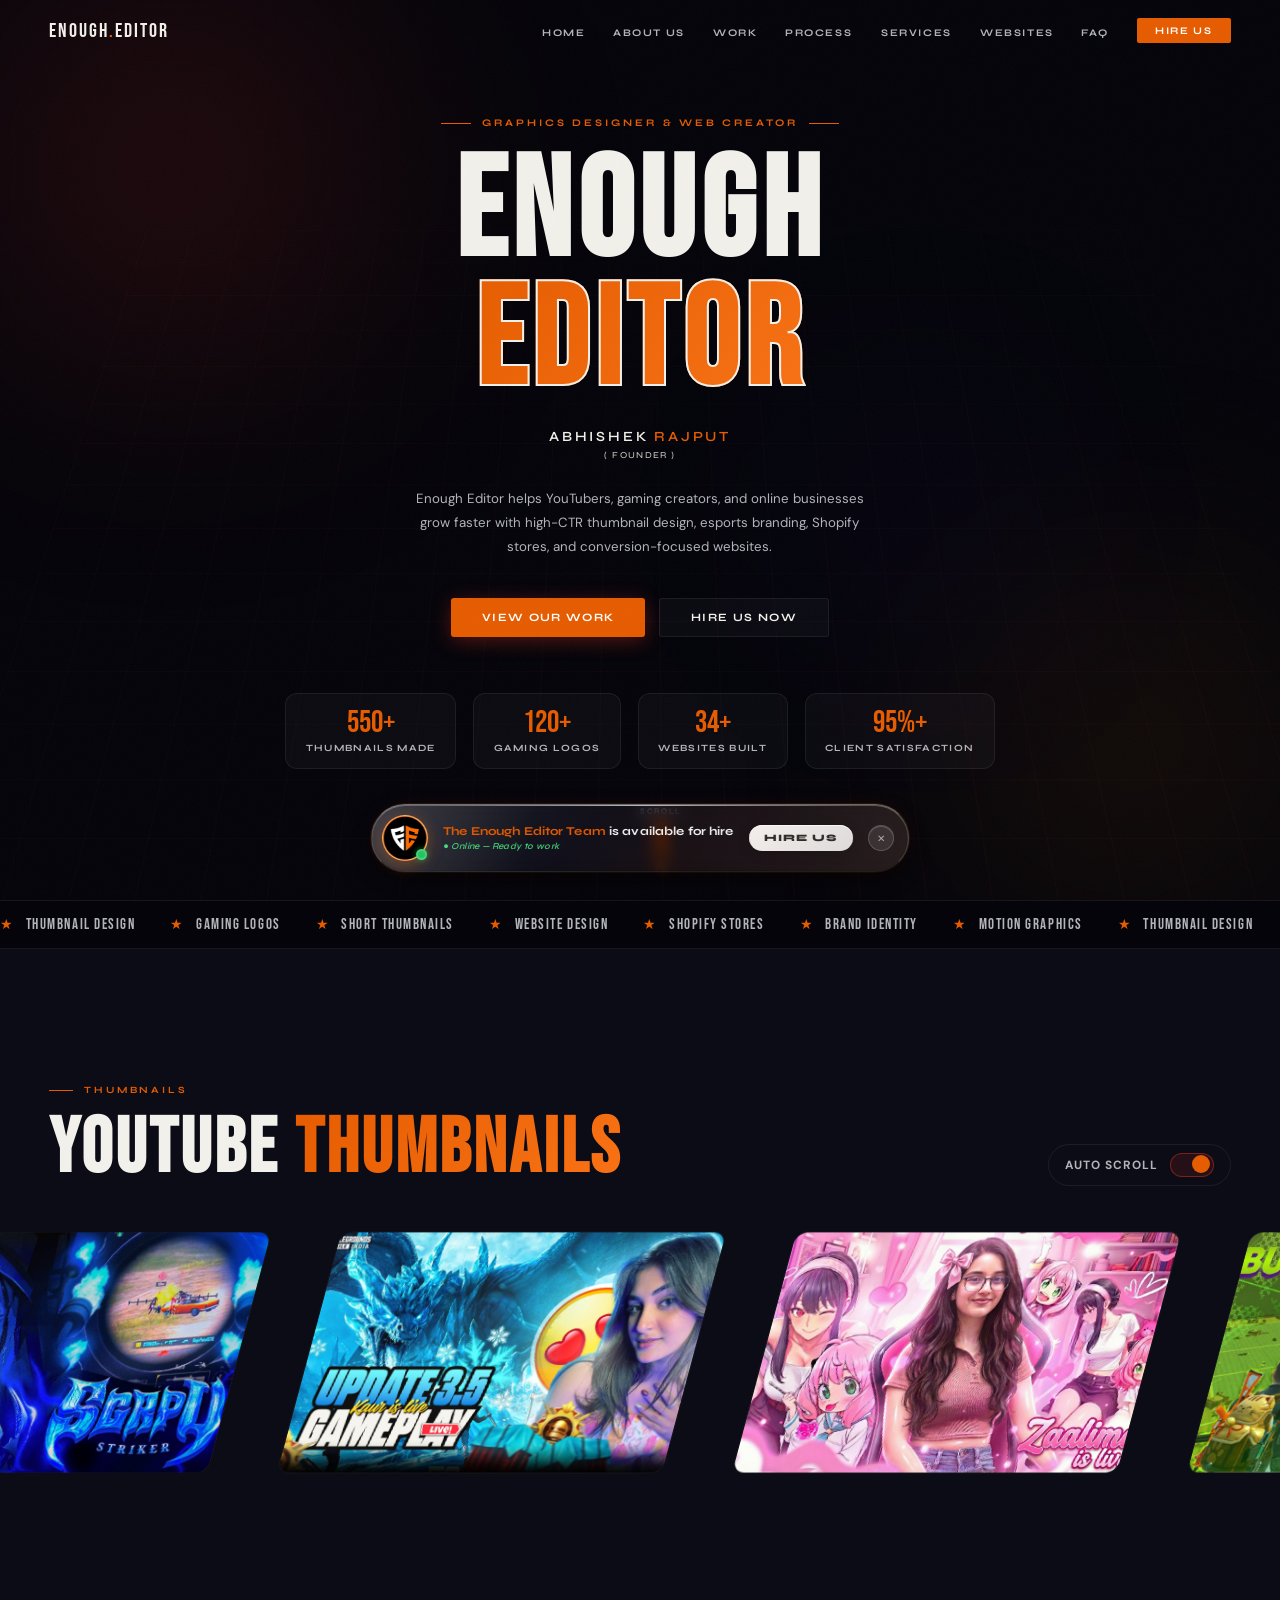
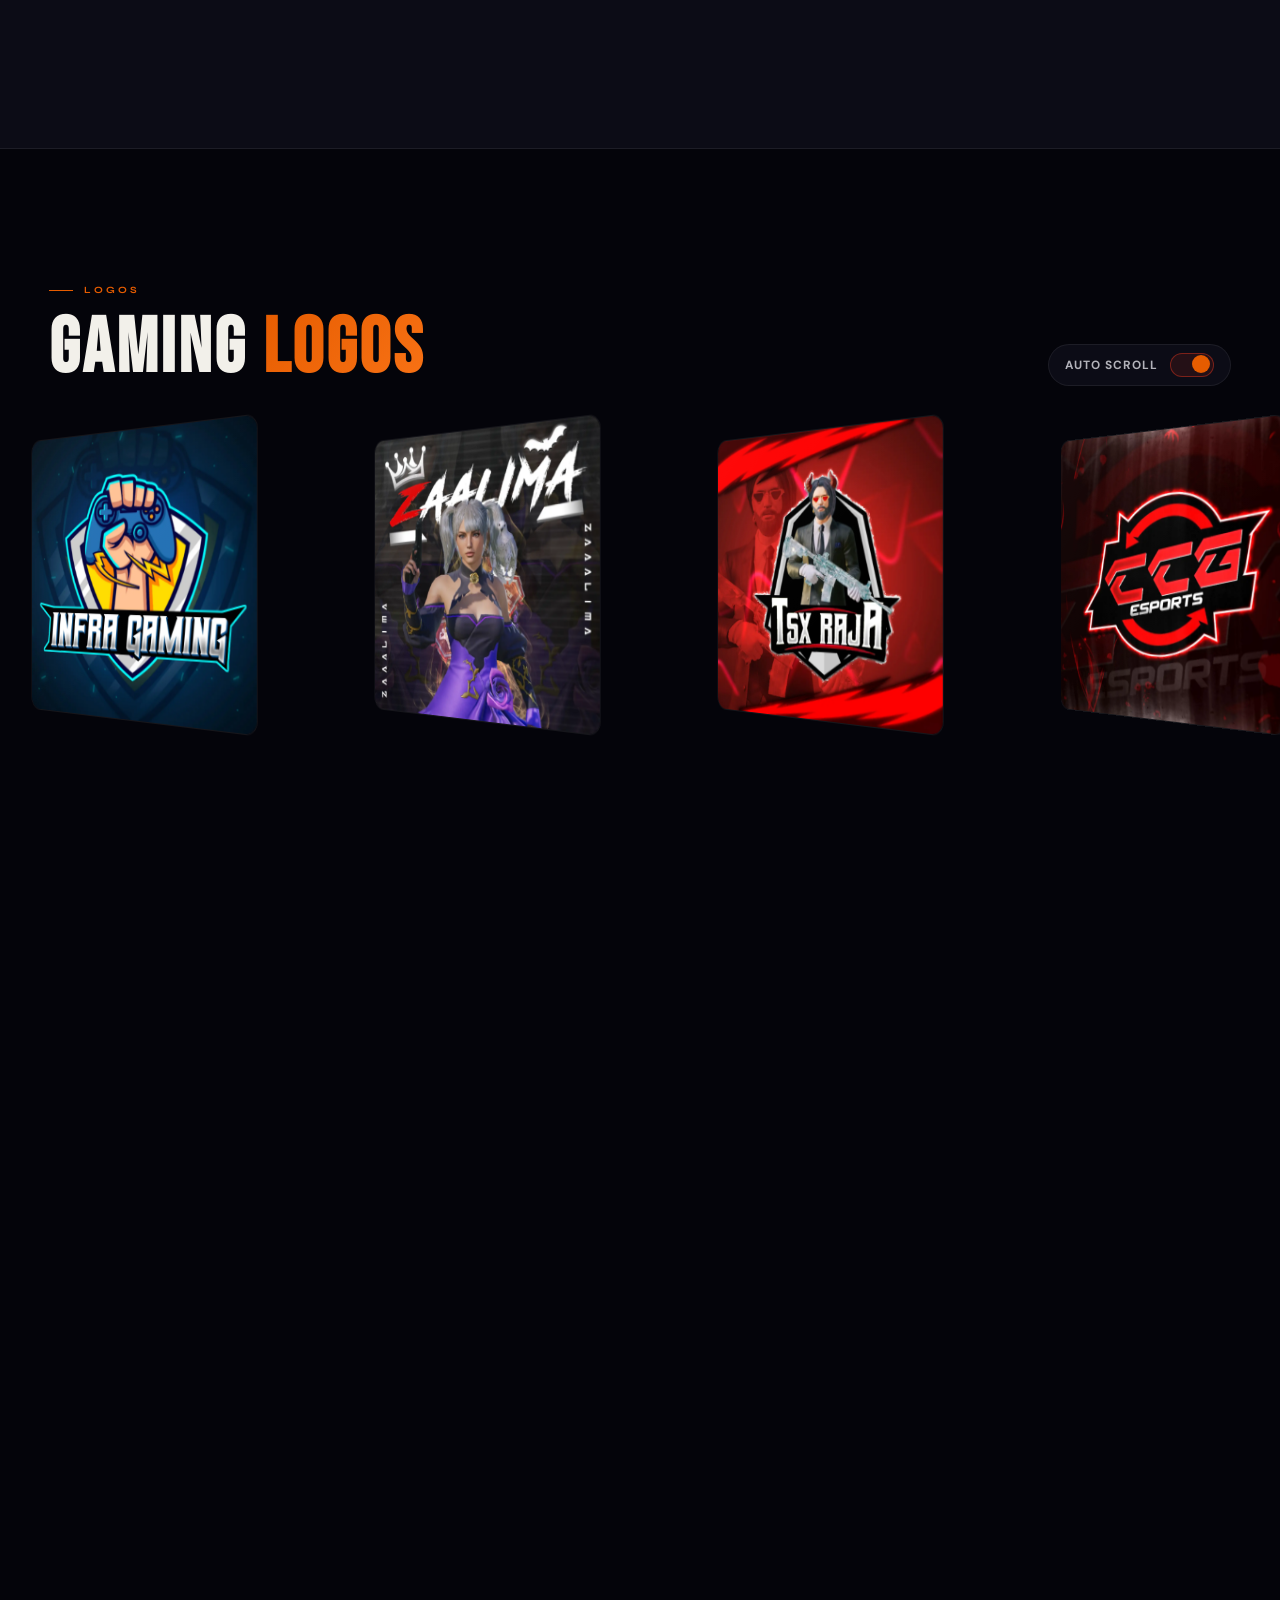
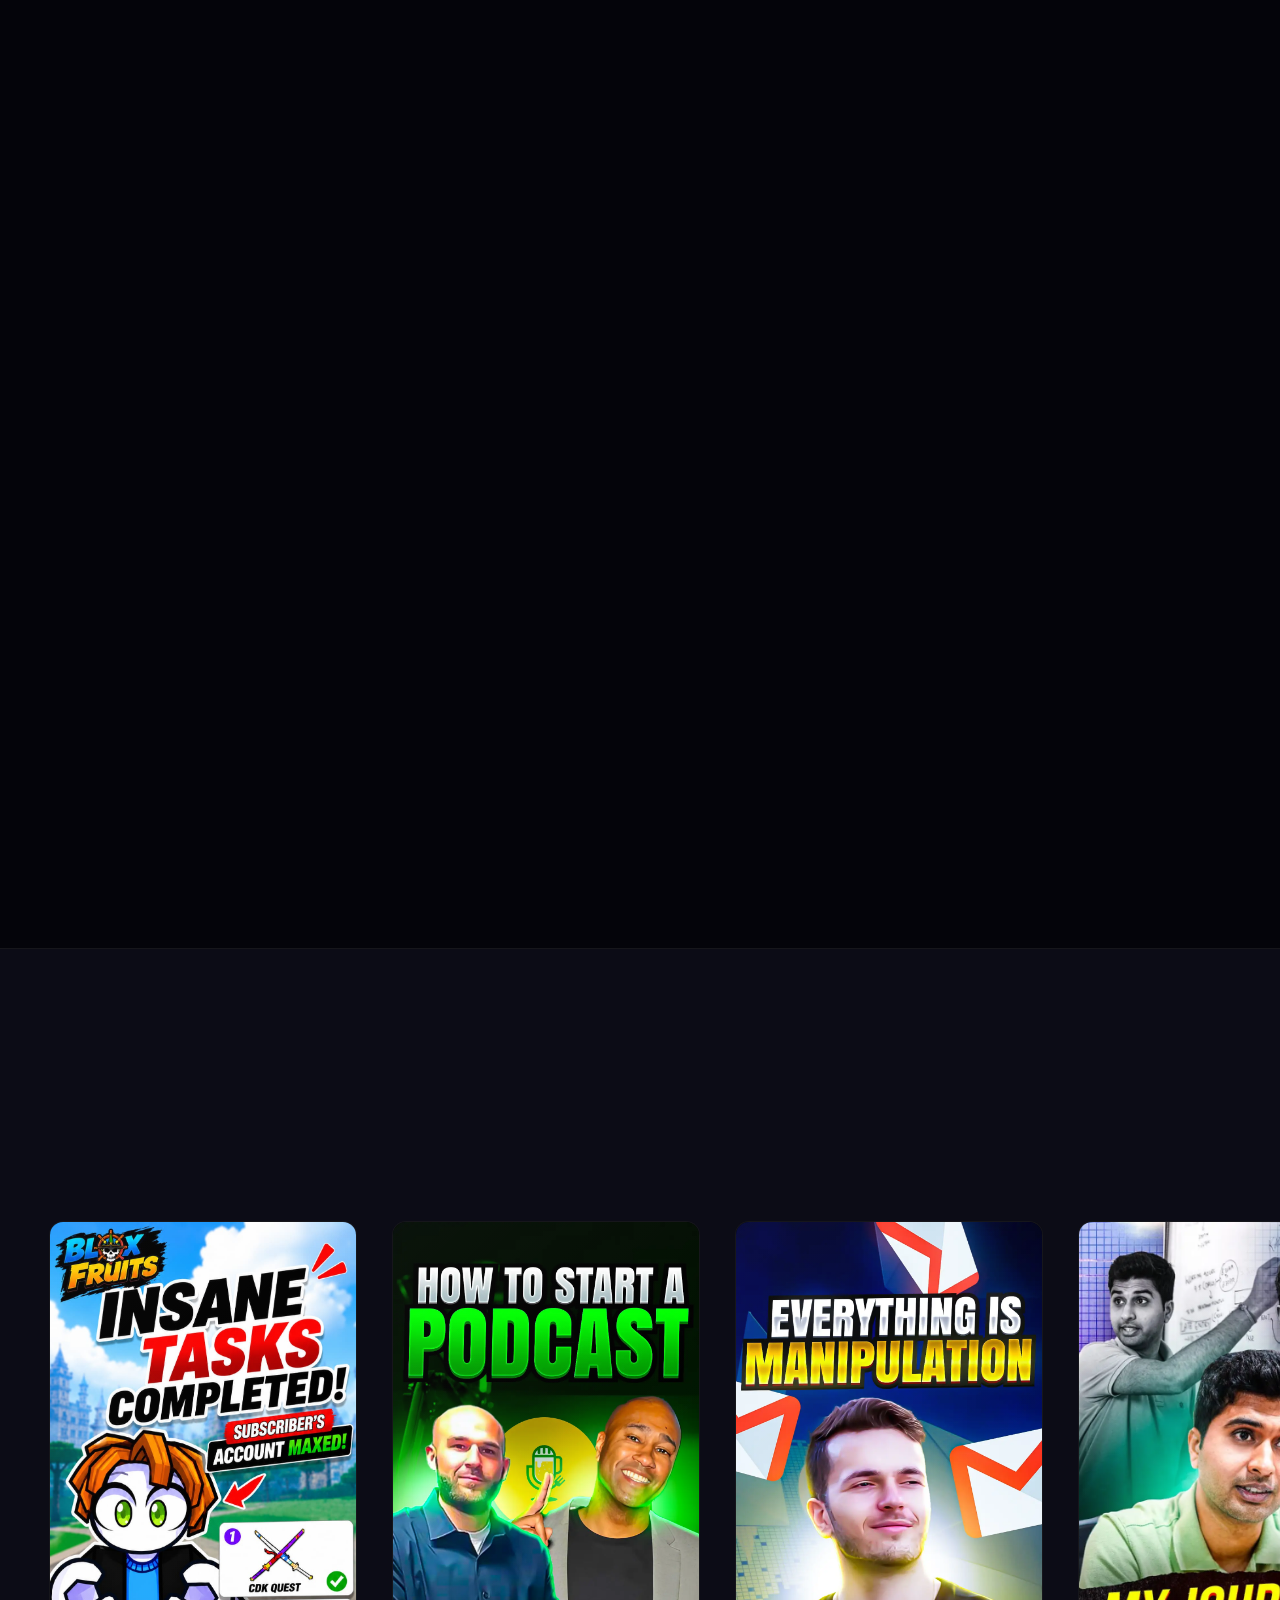
==== commit ab1a9676: "fix: position character further right of 'C' and increase desktop media query breakpoint to 1200px" ====
--- a/index.html
+++ b/index.html
@@ -102,7 +102,7 @@
   </noscript>
   <link rel="preload" href="assets/Profile Pic/favicon.webp" as="image" fetchpriority="high">
   <style>
-.no-scroll{overflow: hidden !important}*,*::before,*::after{margin: 0;padding: 0;box-sizing: border-box}:root{--bg: #04040a;--surface: #0c0c16;--accent: #e65c00;--accent2: #f97316;--gold: #ffc846;--text: #f2f0ea;--muted: #b3b3ba;--glass: rgba(255,255,255,0.03);--glass-b: rgba(255,255,255,0.07)}html{font-size: 14px;scroll-behavior: smooth}body{background: var(--bg);color: var(--text);font-family: 'DM Sans',sans-serif;overflow-x: hidden}body::after{content: '';position: fixed;inset: 0;pointer-events: none;z-index: 9000;opacity: .028;background-image: url("data:image/svg+xml,%3Csvg xmlns='http://www.w3.org/2000/svg' width='300' height='300'%3E%3Cfilter id='n'%3E%3CfeTurbulence type='fractalNoise' baseFrequency='.85' numOctaves='4' stitchTiles='stitch'/%3E%3C/filter%3E%3Crect width='300' height='300' filter='url(%23n)'/%3E%3C/svg%3E")}nav{position: fixed;top: 0;left: 0;right: 0;z-index: 700;display: flex;align-items: center;justify-content: space-between;padding: 1.3rem 3.5rem;transition: background .4s,border-color .4s,backdrop-filter .4s;border-bottom: 1px solid transparent}nav.scrolled{background: rgba(4,4,10,.85);border-color: var(--glass-b);backdrop-filter: blur(8px)}.logo{font-family: 'Bebas Neue',sans-serif;font-size: 1.45rem;letter-spacing: .1em;text-decoration: none;color: var(--text)}.logo span{color: var(--accent)}.nav-links{display: flex;gap: 2rem;list-style: none;align-items: center}.nav-links a{font-family: 'Syne',sans-serif;font-size: .72rem;font-weight: 700;letter-spacing: .16em;text-transform: uppercase;color: var(--muted);text-decoration: none;transition: color .2s}.nav-links a:hover{color: var(--text)}.nav-hire{background: var(--accent);color: #fff !important;padding: .48rem 1.3rem;border-radius: 2px;font-family: 'Syne',sans-serif;font-size: .72rem;font-weight: 700;letter-spacing: .12em;text-transform: uppercase;text-decoration: none;transition: background .2s,transform .2s,box-shadow .2s;box-shadow: 0 0 0 0 rgba(255,58,31,0)}.nav-hire:hover{background: #ff1f00;transform: translateY(-1px);box-shadow: 0 8px 20px rgba(255,58,31,.4)}#hero{min-height: 100vh;display: flex;align-items: center;justify-content: center;position: relative;overflow: hidden;padding: 8rem 3.5rem 9rem}.orb{position: absolute;border-radius: 50%;filter: blur(120px);pointer-events: none;animation: orbFloat 10s ease-in-out infinite}.orb1{width: 600px;height: 600px;background: radial-gradient(circle,rgba(255,58,31,.18),transparent 70%);top: -15%;left: -10%;animation-delay: 0s}.orb2{width: 500px;height: 500px;background: radial-gradient(circle,rgba(255,140,0,.12),transparent 70%);bottom: -10%;right: -8%;animation-delay: -5s}.orb3{width: 300px;height: 300px;background: radial-gradient(circle,rgba(100,60,255,.1),transparent 70%);top: 40%;left: 60%;animation-delay: -3s}@keyframes orbFloat{0%,100%{transform: translate(0,0) scale(1)}50%{transform: translate(30px,-30px) scale(1.05)}}.grid-bg{position: absolute;inset: 0;background-image: linear-gradient(rgba(255,58,31,.04) 1px,transparent 1px),linear-gradient(90deg,rgba(255,58,31,.04) 1px,transparent 1px);background-size: 60px 60px;transform: perspective(600px) rotateX(15deg) scale(1.1);transform-origin: bottom center;pointer-events: none;opacity: .7;animation: gridPulse 6s ease-in-out infinite}@keyframes gridPulse{0%,100%{opacity: .5}50%{opacity: .9}}.hero-scene{position: relative;perspective: 1200px;display: flex;flex-direction: column;align-items: center;z-index: 2;text-align: center;max-width: 900px}.hero-tag{font-family: 'Syne',sans-serif;font-size: .72rem;font-weight: 700;letter-spacing: .3em;text-transform: uppercase;color: var(--accent);margin-bottom: 1.5rem;opacity: 0;animation: fadeUp .8s .2s forwards;display: flex;align-items: center;gap: .8rem}.hero-tag::before,.hero-tag::after{content: '';display: block;width: 30px;height: 1px;background: var(--accent)}.hero-name{font-family: 'Bebas Neue',sans-serif;font-size: clamp(4rem,11vw,10rem);line-height: .92;letter-spacing: .04em;color: var(--text);opacity: 0;animation: fadeUp .9s .4s forwards;transform-style: preserve-3d}.hero-name .stroke{-webkit-text-stroke: 2px var(--text);color: transparent;display: block;background: linear-gradient(135deg,var(--accent),var(--accent2));-webkit-background-clip: text;background-clip: text;-webkit-text-fill-color: transparent}.hero-sub{font-family: 'Syne',sans-serif;font-size: 1rem;font-weight: 600;letter-spacing: .2em;text-transform: uppercase;color: var(--text);margin-top: 1.4rem;opacity: 0;animation: fadeUp .8s .6s forwards}.hero-sub span{color: var(--accent)}.hero-desc{font-size: .95rem;line-height: 1.8;color: var(--muted);max-width: 480px;margin-top: 1.8rem;opacity: 0;animation: fadeUp .8s .8s forwards}.hero-btns{display: flex;gap: 1rem;margin-top: 2.8rem;opacity: 0;animation: fadeUp .8s 1s forwards}.btn-primary{background: var(--accent);color: #fff;padding: .85rem 2.2rem;font-family: 'Syne',sans-serif;font-size: .8rem;font-weight: 700;letter-spacing: .12em;text-transform: uppercase;text-decoration: none;border-radius: 3px;transition: all .25s;box-shadow: 0 4px 20px rgba(255,58,31,.3);display: inline-flex;align-items: center;justify-content: center;gap: .6rem}.btn-primary:hover{background: #ff1f00;transform: translateY(-3px) scale(1.02);box-shadow: 0 12px 20px rgba(255,58,31,.45)}.btn-outline{border: 1.5px solid var(--glass-b);color: var(--text);padding: .85rem 2.2rem;font-family: 'Syne',sans-serif;font-size: .8rem;font-weight: 700;letter-spacing: .12em;text-transform: uppercase;text-decoration: none;border-radius: 3px;transition: all .25s;backdrop-filter: blur(8px);background: var(--glass);display: inline-flex;align-items: center;justify-content: center;gap: .6rem}.btn-outline:hover{border-color: var(--accent);color: var(--accent);transform: translateY(-3px)}.hero-float-cards{display: flex;gap: 1.2rem;margin-top: 4rem;opacity: 0;animation: fadeUp .8s 1.2s forwards}.float-card{background: var(--glass);border: 1px solid var(--glass-b);border-radius: 12px;padding: 1rem 1.4rem;backdrop-filter: blur(8px);font-family: 'Syne',sans-serif;transition: transform .3s;transform-style: preserve-3d}.float-card:hover{transform: translateY(-6px) rotateX(6deg)}.float-card .num{font-family: 'Bebas Neue',sans-serif;font-size: 2.2rem;color: var(--accent);line-height: 1}.float-card .label{font-size: .68rem;font-weight: 700;letter-spacing: .14em;text-transform: uppercase;color: var(--muted);margin-top: .2rem}.scroll-indicator{position: absolute;bottom: 2rem;left: 50%;transform: translateX(-50%);display: flex;flex-direction: column;align-items: center;gap: .4rem;opacity: 0;animation: fadeUp .6s 1.8s forwards;font-family: 'Syne',sans-serif;font-size: .6rem;letter-spacing: .2em;text-transform: uppercase;color: var(--muted);z-index: 5;pointer-events: none}.scroll-line{width: 2px;height: 50px;background: linear-gradient(var(--accent),transparent);animation: scrollLine 1.5s ease-in-out infinite;box-shadow: 0 0 8px rgba(255,115,0,0.6)}@keyframes scrollLine{0%{transform: scaleY(0);transform-origin: top}50%{transform: scaleY(1);transform-origin: top}51%{transform: scaleY(1);transform-origin: bottom}100%{transform: scaleY(0);transform-origin: bottom}}@keyframes fadeUp{from{opacity: 0;transform: translateY(30px)}to{opacity: 1;transform: translateY(0)}}section{padding: 8rem 3.5rem;position: relative}.section-label{font-family: 'Syne',sans-serif;font-size: .68rem;font-weight: 700;letter-spacing: .3em;text-transform: uppercase;color: var(--accent);display: flex;align-items: center;gap: .8rem;margin-bottom: 1.2rem}.section-label::before{content: '';display: block;width: 24px;height: 1px;background: var(--accent)}.section-title{font-family: 'Bebas Neue',sans-serif;font-size: clamp(2.8rem,6vw,5.5rem);letter-spacing: .04em;line-height: .95;margin-bottom: 3.5rem}.section-title em{font-style: normal;background: linear-gradient(135deg,var(--accent),var(--accent2));-webkit-background-clip: text;-webkit-text-fill-color: transparent;background-clip: text}#about{display: grid;grid-template-columns: 1fr 1fr;gap: 6rem;align-items: center;max-width: 1200px;margin: 0 auto}.about-visual{position: relative;perspective: 1000px}.profile-3d-wrap{transform-style: preserve-3d;transform: rotateY(-8deg) rotateX(4deg);transition: transform .5s ease}.profile-3d-wrap:hover{transform: rotateY(0deg) rotateX(0deg)}.profile-img-box{position: relative;border-radius: 50%;overflow: hidden;aspect-ratio: 1/1;background: var(--surface);border: 3px solid var(--accent);box-shadow: 0 0 0 6px rgba(255,115,0,.15),20px 20px 20px rgba(0,0,0,.6),-2px -2px 0 1px rgba(255,58,31,.2);max-width: 380px}.profile-img-box img{width: 100%;height: 100%;object-fit: cover;display: block}.badge-float{position: absolute;background: var(--accent);color: #fff;border-radius: 8px;padding: .7rem 1rem;font-family: 'Syne',sans-serif;font-size: .7rem;font-weight: 700;letter-spacing: .1em;text-transform: uppercase;box-shadow: 0 8px 20px rgba(255,58,31,.4);animation: badgeFloat 4s ease-in-out infinite}.badge-float.b1{bottom: -1.5rem;right: -2rem;animation-delay: 0s}.badge-float.b2{top: -1rem;left: -2rem;background: var(--surface);border: 1px solid var(--glass-b);color: var(--text);box-shadow: 0 8px 20px rgba(0,0,0,.4);animation-delay: -2s}.badge-float .b-num{font-family: 'Bebas Neue',sans-serif;font-size: 1.6rem;display: block;line-height: 1}.badge-float .b-txt{font-size: .6rem;opacity: .75}@keyframes badgeFloat{0%,100%{transform: translateY(0)}50%{transform: translateY(-10px)}}.about-text .section-title{margin-bottom: 1.5rem}.about-bio{color: var(--muted);line-height: 1.9;font-size: .95rem;margin-bottom: 2rem}.about-bio strong{color: var(--text);font-weight: 400}.skills-grid{display: flex;flex-wrap: wrap;gap: .6rem;margin-bottom: 2.5rem}.skill-tag{background: var(--glass);border: 1px solid var(--glass-b);padding: .4rem 1rem;border-radius: 40px;font-family: 'Syne',sans-serif;font-size: .7rem;font-weight: 600;letter-spacing: .1em;text-transform: uppercase;color: var(--text);transition: all .2s}.skill-tag:hover{border-color: var(--accent);color: var(--accent);background: rgba(255,58,31,.06)}.h-scroll-wrapper{position: relative;background: var(--surface);border-bottom: 1px solid var(--glass-b)}#gaming-logos-wrapper{background: var(--bg)}.sticky-container{position: sticky;top: 0;height: 100vh;width: 100%;overflow: hidden;display: flex;flex-direction: column;padding-top: max(90px,15vh)}.sticky-header{padding: 0 max(3.5rem,calc((100vw - 1200px) / 2));width: 100%;margin: 0 auto 2.5rem}.h-scroll-track{display: flex;gap: 2.5rem;width: max-content;will-change: transform;transform-origin: center center}.h-scroll-track[data-dir="forward"],.h-scroll-track[data-dir="reverse"]{padding: 0 max(3.5rem,calc((100vw - 1200px) / 2))}.sticky-header{display: flex;justify-content: space-between;align-items: flex-end;flex-wrap: wrap;gap: 1rem}.scroll-toggle{display: flex;align-items: center;gap: 12px;background: var(--surface);padding: 8px 16px;border-radius: 30px;border: 1px solid var(--glass-b)}.toggle-label{font-size: 0.85rem;color: var(--muted);font-weight: 700;text-transform: uppercase;letter-spacing: 1px}.switch{position: relative;display: inline-block;width: 44px;height: 24px}.switch input{opacity: 0;width: 0;height: 0}.slider{position: absolute;cursor: pointer;top: 0;left: 0;right: 0;bottom: 0;background-color: var(--glass-b);transition: .4s;border-radius: 24px}.slider:before{position: absolute;content: "";height: 18px;width: 18px;left: 3px;bottom: 3px;background-color: var(--muted);transition: .4s;border-radius: 50%}input:checked+.slider{background-color: rgba(255,58,31,0.1);border: 1px solid rgba(255,58,31,0.4)}input:checked+.slider:before{transform: translateX(18px);background-color: var(--accent)}.h-scroll-wrapper.scroll-off{height: auto !important;padding: 6rem 0}.h-scroll-wrapper.scroll-off .sticky-container{position: relative !important;height: auto !important;overflow: visible !important}.h-scroll-wrapper.scroll-off .sticky-header{margin-bottom: 3rem}.h-scroll-wrapper.scroll-off .h-scroll-track{overflow-x: auto;padding-bottom: 2rem;scroll-snap-type: x mandatory;transform: none !important;width: 100vw}.h-scroll-wrapper.scroll-off .work-slide,.h-scroll-wrapper.scroll-off .logo-slide,.h-scroll-wrapper.scroll-off .short-slide{scroll-snap-align: center}.h-scroll-wrapper.scroll-off .h-scroll-track::-webkit-scrollbar{height: 6px}.h-scroll-wrapper.scroll-off .h-scroll-track::-webkit-scrollbar-track{background: var(--surface)}.h-scroll-wrapper.scroll-off .h-scroll-track::-webkit-scrollbar-thumb{background: var(--accent);border-radius: 4px}.mobile-swipe-indicator{display: none}@media(max-width: 900px){.sticky-header{padding: 0 1.5rem;flex-direction: column;align-items: flex-start}.h-scroll-track[data-dir="forward"],.h-scroll-track[data-dir="reverse"]{padding: 0 1.5rem;gap: 1.5rem}.mobile-swipe-indicator{display: flex;flex-direction: column;align-items: center;gap: 0.4rem;font-family: 'Syne',sans-serif;font-size: 0.65rem;font-weight: 700;letter-spacing: 0.2em;text-transform: uppercase;color: var(--accent);margin-top: 1.2rem;width: 140px;align-self: center}.mobile-swipe-indicator .scroll-line{height: 35px}.h-scroll-wrapper.scroll-off .mobile-swipe-indicator{display: none !important}}.work-slide{width: 30rem;flex-shrink: 0}.work-slide .p-card{aspect-ratio: 16/10;height: auto}.logo-slide{width: 22rem;flex-shrink: 0}.logo-slide .p-card{aspect-ratio: 1;height: auto}.short-slide{width: 22rem;flex-shrink: 0}.short-slide .p-card{aspect-ratio: 9/16;height: auto}.p-card{position: relative;border-radius: 14px;overflow: hidden;background: var(--bg);border: 1px solid var(--glass-b);cursor: pointer;transition: transform .4s cubic-bezier(.2,.8,.3,1),box-shadow .4s;transform-style: preserve-3d;will-change: transform}.p-card:hover{transform: translateY(-12px) rotateX(6deg) rotateY(-3deg) scale(1.02);box-shadow: 0 20px 20px rgba(0,0,0,.5),0 0 0 1px rgba(255,58,31,.2),inset 0 1px 0 rgba(255,255,255,.06);z-index: 10}.p-card img{width: 100%;height: 100%;object-fit: cover;display: block;transition: transform .5s}.p-card:hover img{transform: scale(1.05)}.p-card-overlay{position: absolute;inset: 0;background: linear-gradient(to top,rgba(4,4,10,.92) 0%,transparent 50%);opacity: 0;transition: opacity .3s;display: flex;flex-direction: column;justify-content: flex-end;padding: 1.2rem}.p-card:hover .p-card-overlay{opacity: 1}.p-card-title{font-family: 'Syne',sans-serif;font-size: .85rem;font-weight: 700;color: #fff;margin-bottom: .2rem}.p-card-type{font-family: 'Syne',sans-serif;font-size: .62rem;font-weight: 600;letter-spacing: .14em;text-transform: uppercase;color: var(--accent)}.p-card::after{content: '';position: absolute;inset: 0;background: linear-gradient(135deg,rgba(255,255,255,.04) 0%,transparent 60%);pointer-events: none}.marquee-strip{width: 100%;overflow: hidden;border-top: 1px solid var(--glass-b);border-bottom: 1px solid var(--glass-b);padding: 1rem 0;background: var(--bg);display: flex;align-items: center}.marquee-track{display: flex;gap: 2.5rem;white-space: nowrap;animation: marquee 20s linear infinite}.marquee-track .m-item{font-family: 'Bebas Neue',sans-serif;font-size: 1.1rem;letter-spacing: .1em;color: var(--muted);display: flex;align-items: center;gap: .8rem}.marquee-track .m-item span{color: var(--accent);font-size: 1rem}@keyframes marquee{0%{transform: translateX(0)}100%{transform: translateX(-50%)}}#services{position: relative;overflow: hidden}#services::before{content: '';position: absolute;inset: 0;pointer-events: none;background: radial-gradient(ellipse 60% 50% at 20% 50%,rgba(255,115,0,.06) 0%,transparent 60%),radial-gradient(ellipse 50% 60% at 80% 50%,rgba(255,58,31,.05) 0%,transparent 60%)}.services-inner-wrap{max-width: 1200px;margin: 0 auto;position: relative;z-index: 1}.services-header{display: flex;align-items: flex-end;justify-content: space-between;margin-bottom: 3.5rem;flex-wrap: wrap;gap: 1rem}.services-header-left .section-title{margin-bottom: .5rem}.services-count{font-family: 'Bebas Neue',sans-serif;font-size: 5rem;line-height: 1;color: rgba(255,255,255,.04);letter-spacing: .02em;user-select: none;pointer-events: none}.services-grid{position: relative;display: flex;flex-direction: column;gap: 4rem;padding: 2rem 0}.services-grid::before{content: '';position: absolute;top: 0;bottom: 0;left: 50%;width: 2px;background: linear-gradient(to bottom,transparent,rgba(255,115,0,.15) 15%,rgba(255,115,0,.15) 85%,transparent);transform: translateX(-50%);z-index: 0}.timeline-progress{content: '';position: absolute;top: 0;left: 50%;width: 3px;background: linear-gradient(to bottom,rgba(255,115,0,.5),#ff7300,#ffaa00);transform: translateX(-50%);z-index: 1;height: 0%;box-shadow: 0 0 15px rgba(255,115,0,.9),0 0 20px rgba(255,115,0,.6),0 0 20px rgba(255,115,0,.4);transition: height 0.1s ease-out}.timeline-progress::after{content: '';position: absolute;bottom: 0;left: 50%;transform: translateX(-50%);width: 12px;height: 35px;background: #ffaa00;border-radius: 50%;filter: blur(6px);box-shadow: 0 0 20px #ffaa00,0 0 20px #ff7300}.s-card{background: linear-gradient(135deg,rgba(255,255,255,.04) 0%,rgba(255,255,255,.015) 100%);border: 1px solid rgba(255,255,255,.08);border-top-color: rgba(255,255,255,.14);border-radius: 20px;padding: 1.8rem 1.8rem 1.6rem;transition: border-color .35s,box-shadow .35s,transform .2s cubic-bezier(.2,.8,.3,1),opacity .5s,filter .5s;position: relative;overflow: visible;cursor: pointer;backdrop-filter: blur(8px);width: calc(50% - 3rem);margin: 0;z-index: 2;opacity: 0.3;filter: grayscale(1)}.s-card.active{opacity: 1;filter: grayscale(0)}.s-card:nth-child(odd){align-self: flex-start;text-align: right}.s-card:nth-child(even){align-self: flex-end;text-align: left}.s-card:nth-child(odd) .s-tags{justify-content: flex-end}.s-card:nth-child(odd) .s-icon{margin-left: auto;margin-right: 0}.s-card:nth-child(odd)::before{right: auto;left: 1.2rem}.timeline-dot{position: absolute;top: 50%;width: 24px;height: 24px;background: #10101e;border: 4px solid #ff7300;border-radius: 50%;z-index: 10;opacity: 0;box-shadow: 0 0 15px #ff7300,inset 0 0 5px #ff7300}.s-card:nth-child(odd) .timeline-dot{right: -3rem;transform: translate(50%,-50%) scale(0)}.s-card:nth-child(even) .timeline-dot{left: -3rem;transform: translate(-50%,-50%) scale(0)}.s-card.active .timeline-dot{opacity: 1;animation: pulseDot 2s infinite}.s-card.active:nth-child(odd) .timeline-dot{transform: translate(50%,-50%) scale(1);transition: opacity .5s .1s,transform .5s .1s cubic-bezier(.2,.8,.3,1)}.s-card.active:nth-child(even) .timeline-dot{transform: translate(-50%,-50%) scale(1);transition: opacity .5s .1s,transform .5s .1s cubic-bezier(.2,.8,.3,1)}@keyframes pulseDot{0%{box-shadow: 0 0 15px #ff7300,inset 0 0 5px #ff7300,0 0 0 0 rgba(255,115,0,0.6)}50%{box-shadow: 0 0 20px #ffaa00,inset 0 0 15px #ff7300,0 0 0 20px rgba(255,115,0,0)}100%{box-shadow: 0 0 15px #ff7300,inset 0 0 5px #ff7300,0 0 0 0 rgba(255,115,0,0)}}.s-card::before{content: attr(data-num);position: absolute;top: -0.5rem;right: 1.2rem;font-family: 'Bebas Neue',sans-serif;font-size: 5.5rem;color: rgba(255,255,255,.03);line-height: 1;pointer-events: none;letter-spacing: .02em;transition: color .35s}.s-card::after{content: '';position: absolute;inset: 0;border-radius: 20px;background: radial-gradient(400px circle at var(--x,50%) var(--y,50%),rgba(255,115,0,.15),transparent 60%);opacity: 0;transition: opacity .35s;pointer-events: none}.s-card:hover{border-color: rgba(255,115,0,.4);border-top-color: rgba(255,255,255,.3);transform: translateY(-8px) scale(1.02);box-shadow: 0 20px 20px rgba(0,0,0,.5),0 0 0 1px rgba(255,115,0,.2),inset 0 1px 0 rgba(255,255,255,.15)}.s-card:hover::after{opacity: 1}.s-card:hover::before{color: rgba(255,115,0,.06)}.s-icon{width: 44px;height: 44px;background: linear-gradient(135deg,rgba(255,115,0,.2),rgba(255,58,31,.1));border: 1px solid rgba(255,115,0,.25);border-radius: 12px;display: flex;align-items: center;justify-content: center;margin-bottom: 1.3rem;transition: all .3s;box-shadow: 0 4px 16px rgba(255,115,0,.12),inset 0 1px 0 rgba(255,255,255,.1)}.s-card:hover .s-icon{background: linear-gradient(135deg,rgba(255,115,0,.3),rgba(255,58,31,.18));border-color: rgba(255,115,0,.5);box-shadow: 0 6px 20px rgba(255,115,0,.25),inset 0 1px 0 rgba(255,255,255,.15);transform: scale(1.08) rotate(-3deg)}.s-icon svg{width: 20px;height: 20px;stroke: var(--accent);fill: none;stroke-width: 1.8}.s-title{font-family: 'Syne',sans-serif;font-size: 1.05rem;font-weight: 800;color: rgba(255,255,255,.95);margin-bottom: .55rem;letter-spacing: .01em}.s-desc{font-size: .83rem;color: var(--muted);line-height: 1.8;font-weight: 400}.s-tags{display: flex;flex-wrap: wrap;gap: .35rem;margin-top: 1.1rem}.s-tag{font-family: 'Syne',sans-serif;font-size: .58rem;font-weight: 700;letter-spacing: .12em;text-transform: uppercase;background: rgba(255,255,255,.05);border: 1px solid rgba(255,255,255,.1);padding: .22rem .65rem;border-radius: 100px;color: rgba(255,255,255,.45);transition: all .2s}.s-card:hover .s-tag{border-color: rgba(255,115,0,.3);color: rgba(255,115,0,.8);background: rgba(255,115,0,.06)}.modal-overlay{position: fixed;top: 0;left: 0;width: 100vw;height: 100vh;background: rgba(4,4,10,0.85);backdrop-filter: blur(8px);z-index: 10000;display: flex;align-items: center;justify-content: center;opacity: 0;pointer-events: none;transition: 0.3s cubic-bezier(0.2,0.8,0.3,1)}.modal-overlay.active{opacity: 1;pointer-events: auto}.modal-content{background: var(--surface);padding: 2.5rem;border-radius: 20px;border: 1px solid var(--glass-b);max-width: 420px;width: 90%;transform: translateY(30px) scale(0.95);transition: 0.4s cubic-bezier(0.2,0.8,0.3,1);position: relative;box-shadow: 0 20px 20px rgba(0,0,0,0.5)}.modal-overlay.active .modal-content{transform: translateY(0) scale(1)}.modal-close{position: absolute;top: 1.2rem;right: 1.2rem;background: var(--glass);border: 1px solid var(--glass-b);color: var(--muted);cursor: pointer;width: 32px;height: 32px;border-radius: 50%;display: flex;align-items: center;justify-content: center;font-size: 1.2rem;transition: 0.2s}.modal-close:hover{color: var(--text);background: var(--glass-b)}.modal-title{font-family: 'Syne',sans-serif;font-size: 1.6rem;margin-bottom: 0.5rem}.modal-desc{color: var(--muted);font-size: 0.95rem;margin-bottom: 2rem;line-height: 1.5}.modal-options{display: flex;flex-direction: column;gap: 0.8rem}.modal-btn{background: var(--bg);border: 1px solid var(--glass-b);padding: 1.2rem;border-radius: 12px;color: var(--text);cursor: pointer;font-family: 'DM Sans',sans-serif;font-size: 1rem;font-weight: 600;transition: 0.2s;text-align: left;display: flex;align-items: center;gap: 1rem}.modal-btn:hover{border-color: var(--accent);background: rgba(255,115,0,0.05);transform: translateY(-2px)}.modal-btn svg{flex-shrink: 0}#websites{background: var(--bg);padding: 8rem 3.5rem;overflow: hidden}.websites-inner{max-width: 1200px;margin: 0 auto}.websites-grid{display: grid;grid-template-columns: repeat(2,1fr);gap: 1.5rem;margin-top: 1rem}.w-card{position: relative;aspect-ratio: 16/10;perspective: 2000px;cursor: pointer;background: transparent;border: none}.w-card-inner{position: relative;width: 100%;height: 100%;transition: transform 0.9s cubic-bezier(0.19,1,0.22,1);transform-style: preserve-3d}.w-card.flipped .w-card-inner{transform: rotateY(180deg) scale(1.05)}.w-card-front,.w-card-back{position: absolute;inset: 0;width: 100%;height: 100%;backface-visibility: hidden;border-radius: 20px;overflow: hidden;border: 1px solid var(--glass-b);box-shadow: 0 15px 20px rgba(0,0,0,0.3)}.w-card-front{background: var(--surface);display: flex;flex-direction: column}.w-card-back{background: linear-gradient(145deg,#0c0c16,#151525);transform: rotateY(180deg) translateZ(1px);padding: 1.8rem;display: flex;flex-direction: column;border: 1px solid rgba(255,115,0,0.2)}.w-card .w-overlay{position: absolute;inset: 0;background: linear-gradient(to top,rgba(0,0,0,1) 0%,rgba(0,0,0,0.7) 35%,transparent 70%);display: flex;flex-direction: column;justify-content: flex-end;padding: 1.5rem;z-index: 2}.back-header{margin-bottom: 1.2rem;border-bottom: 1px solid rgba(255,255,255,0.05);padding-bottom: 0.8rem}.back-title{font-family: 'Bebas Neue',sans-serif;font-size: 1.8rem;color: var(--accent);letter-spacing: 1px}.back-list{list-style: none;display: flex;flex-direction: column;gap: 0.6rem;flex: 1;min-height: 0;overflow-y: auto;-webkit-overflow-scrolling: touch;padding-right: 5px}.back-list::-webkit-scrollbar{width: 4px}.back-list::-webkit-scrollbar-thumb{background: var(--glass-b);border-radius: 10px}.back-item{display: flex;gap: 0.8rem;font-size: 0.78rem;line-height: 1.4;color: rgba(255,255,255,0.8)}.back-item svg{flex-shrink: 0;width: 14px;height: 14px;stroke: var(--accent);margin-top: 2px}.back-item strong{color: #fff;font-weight: 700;margin-right: 4px}.view-website-btn{margin-top: auto;padding: .6rem 1.4rem;background: var(--accent);color: #fff;text-decoration: none;border-radius: 6px;font-family: 'Syne',sans-serif;font-size: .7rem;font-weight: 800;text-transform: uppercase;letter-spacing: .12em;width: fit-content;display: flex;align-items: center;gap: .6rem;transition: all .3s cubic-bezier(.2,.8,.3,1);position: relative;z-index: 100;pointer-events: auto;transform: translateZ(20px)}.view-website-btn:hover{background: #fff;color: var(--bg);transform: translateY(-3px);box-shadow: 0 10px 20px rgba(255,115,0,0.3)}.browser-bar{background: #141420;padding: .6rem 1rem;display: flex;align-items: center;gap: .5rem;border-bottom: 1px solid rgba(255,255,255,0.05);flex-shrink: 0}.browser-dot{width: 9px;height: 9px;border-radius: 50%}.bd1{background: #ff5f56;box-shadow: 0 0 5px rgba(255,95,86,0.3)}.bd2{background: #ffbd2e;box-shadow: 0 0 5px rgba(255,189,46,0.3)}.bd3{background: #27c93f;box-shadow: 0 0 5px rgba(39,201,63,0.3)}.browser-url{flex: 1;background: rgba(255,255,255,0.03);border: 1px solid rgba(255,255,255,0.05);border-radius: 6px;height: 18px;margin-left: 0.5rem;display: flex;align-items: center;justify-content: center;font-size: 0.6rem;color: rgba(255,255,255,0.85);font-family: 'DM Sans',sans-serif;letter-spacing: 0.04em}.w-label{font-family: 'Syne',sans-serif;font-size: .62rem;font-weight: 700;letter-spacing: .18em;text-transform: uppercase;color: var(--accent);margin-bottom: .3rem}.w-name{font-family: 'Bebas Neue',sans-serif;font-size: 1.9rem;letter-spacing: .06em;color: #fff;line-height: 1}.w-platform{display: inline-flex;align-items: center;gap: .5rem;background: rgba(255,115,0,0.12);border: 1px solid var(--accent);padding: .35rem .9rem;border-radius: 20px;font-family: 'Syne',sans-serif;font-size: .6rem;font-weight: 700;letter-spacing: .1em;text-transform: uppercase;color: var(--accent);margin-top: .8rem;width: fit-content}.w-platform svg{width: 12px;height: 12px}.flip-hint{position: absolute;bottom: 1.2rem;right: 1.5rem;font-size: 0.55rem;font-weight: 800;letter-spacing: 0.12em;color: rgba(255,255,255,0.4);text-transform: uppercase;display: flex;align-items: center;gap: 0.5rem;transition: all 0.3s cubic-bezier(.2,.8,.3,1);pointer-events: none}.w-card:hover .flip-hint{color: var(--accent);transform: translateX(-5px)}.flip-hint svg{width: 12px;height: 12px;stroke: var(--accent);stroke-width: 3}.hire-char{position:absolute;top:22%;left:calc(50% + 220px);width:260px;animation-duration:5s;z-index:2;pointer-events:none}#hire{padding: 10rem 3.5rem;position: relative;overflow: visible;text-align: center}.hire-bg{position: absolute;inset: 0;pointer-events: none;background: radial-gradient(ellipse 80% 60% at 50% 50%,rgba(255,58,31,.08),transparent);animation: hirePulse 6s ease-in-out infinite}@keyframes hirePulse{0%,100%{opacity: .6}50%{opacity: 1}}.hire-grid{position: absolute;inset: 0;background-image: linear-gradient(rgba(255,58,31,.03) 1px,transparent 1px),linear-gradient(90deg,rgba(255,58,31,.03) 1px,transparent 1px);background-size: 40px 40px;pointer-events: none}.hire-inner{position: relative;z-index: 1;max-width: 800px;margin: 0 auto}.hire-avail{display: inline-flex;align-items: center;gap: .6rem;background: rgba(39,201,63,.1);border: 1px solid rgba(39,201,63,.2);padding: .4rem 1rem;border-radius: 40px;font-family: 'Syne',sans-serif;font-size: .65rem;font-weight: 700;letter-spacing: .14em;text-transform: uppercase;color: #27c93f;margin-bottom: 2rem}.hire-avail::before{content: '';width: 6px;height: 6px;border-radius: 50%;background: #27c93f;animation: pulse 2s infinite}@keyframes pulse{0%,100%{box-shadow: 0 0 0 0 rgba(39,201,63,.4)}50%{box-shadow: 0 0 0 8px rgba(39,201,63,0)}}.hire-title{font-family: 'Bebas Neue',sans-serif;font-size: clamp(3rem,8vw,7rem);letter-spacing: .04em;line-height: .92;margin-bottom: 1.5rem}.hire-title .line2{display: block;background: linear-gradient(135deg,var(--accent),var(--accent2),var(--gold));-webkit-background-clip: text;-webkit-text-fill-color: transparent;background-clip: text}.hire-sub{font-size: .95rem;color: var(--muted);line-height: 1.8;max-width: 520px;margin: 0 auto 3rem}.hire-btns{display: flex;gap: 1rem;justify-content: center;flex-wrap: wrap}.hire-contact-row{display: flex;gap: 2rem;justify-content: center;flex-wrap: wrap;margin-top: 3rem;padding-top: 3rem;border-top: 1px solid var(--glass-b)}.contact-item{display: flex;align-items: center;gap: .8rem;font-family: 'Syne',sans-serif;font-size: .78rem;font-weight: 600;letter-spacing: .08em;color: var(--muted);text-decoration: none;transition: color .2s}.contact-item:hover{color: var(--text)}.contact-item svg{width: 16px;height: 16px;stroke: var(--accent);fill: none;stroke-width: 2}footer{padding: 2.5rem 3.5rem 7rem;border-top: 1px solid var(--glass-b);display: flex;align-items: center;justify-content: space-between;flex-wrap: wrap;gap: 1rem}.footer-logo{font-family: 'Bebas Neue',sans-serif;font-size: 1.1rem;letter-spacing: .12em;color: var(--muted)}.footer-logo span{color: var(--accent)}.footer-copy{font-size: .75rem;color: var(--muted);font-family: 'Syne',sans-serif;letter-spacing: .06em}.footer-social{display: flex;gap: 1rem}.footer-social a{width: 34px;height: 34px;border-radius: 8px;background: var(--glass);border: 1px solid var(--glass-b);display: flex;align-items: center;justify-content: center;transition: all .2s}.footer-social a:hover{background: rgba(255,58,31,.12);border-color: rgba(255,58,31,.3)}.footer-social a svg{width: 14px;height: 14px;stroke: var(--muted);fill: none;stroke-width: 2;transition: stroke .2s}.footer-social a:hover svg{stroke: var(--accent)}.reveal{opacity: 0;transform: translateY(40px);transition: opacity .8s,transform .8s cubic-bezier(.2,.8,.3,1)}.reveal.visible{opacity: 1;transform: translateY(0)}.reveal-left{opacity: 0;transform: translateX(-50px);transition: opacity .8s,transform .8s cubic-bezier(.2,.8,.3,1)}.reveal-left.visible{opacity: 1;transform: translateX(0)}.reveal-right{opacity: 0;transform: translateX(50px);transition: opacity .8s,transform .8s cubic-bezier(.2,.8,.3,1)}.reveal-right.visible{opacity: 1;transform: translateX(0)}.delay-1{transition-delay: .1s}.delay-2{transition-delay: .2s}.delay-3{transition-delay: .3s}.delay-4{transition-delay: .4s}.delay-5{transition-delay: .5s}.nav-hamburger{display: none;flex-direction: column;justify-content: center;gap: 5px;background: none;border: none;cursor: pointer;padding: 4px;z-index: 800}.nav-hamburger span{display: block;width: 24px;height: 2px;background: var(--text);border-radius: 2px;transition: all .3s}.nav-hamburger.open span:nth-child(1){transform: translateY(7px) rotate(45deg)}.nav-hamburger.open span:nth-child(2){opacity: 0}.nav-hamburger.open span:nth-child(3){transform: translateY(-7px) rotate(-45deg)}.mobile-menu{display: none;position: fixed;top: 0;left: 0;right: 0;bottom: 0;background: rgba(4,4,10,.97);backdrop-filter: blur(8px);z-index: 750;flex-direction: column;align-items: center;justify-content: center;gap: 2.5rem;opacity: 0;transition: opacity .3s}.mobile-menu.open{display: flex;opacity: 1}.mobile-menu a{font-family: 'Bebas Neue',sans-serif;font-size: 2.5rem;letter-spacing: .1em;color: var(--text);text-decoration: none;transform: translateY(30px);opacity: 0;transition: transform 0.5s cubic-bezier(0.2,0.8,0.3,1),opacity 0.5s,color 0.2s}.mobile-menu.open a{transform: translateY(0);opacity: 1}.mobile-menu.open a:nth-of-type(1){transition-delay: 0.1s}.mobile-menu.open a:nth-of-type(2){transition-delay: 0.15s}.mobile-menu.open a:nth-of-type(3){transition-delay: 0.2s}.mobile-menu.open a:nth-of-type(4){transition-delay: 0.25s}.mobile-menu.open a:nth-of-type(5){transition-delay: 0.3s}.mobile-menu.open a:nth-of-type(6){transition-delay: 0.35s}.mobile-menu a:hover,.mobile-menu a:active{color: var(--accent)}.mobile-menu .mob-hire{background: var(--accent);color: #fff !important;padding: .6rem 2.5rem;border-radius: 4px;font-size: 2rem}.mob-close{position: absolute;top: 1.5rem;right: 1.5rem;background: rgba(255,255,255,.08);border: 1px solid rgba(255,255,255,.12);border-radius: 50%;width: 44px;height: 44px;display: flex;align-items: center;justify-content: center;color: var(--text);cursor: pointer;transition: all .2s}.mob-close:hover{background: rgba(255,115,0,.15);border-color: rgba(255,115,0,.4);color: var(--accent)}@media(max-width:900px){#cur,#cur-ring{display: none}body{cursor: auto}nav{padding: 1rem 1.5rem}.nav-links{display: none}.nav-hamburger{display: flex}section{padding: 5rem 1.5rem}#hero{padding: 6rem 1.5rem 3rem}#about{grid-template-columns: 1fr;gap: 3rem}.profile-img-box{max-width: 240px;margin: 0 auto}.about-text{text-align: center;display: flex;flex-direction: column;align-items: center}.skills-grid{justify-content: center}#services,#websites{overflow: visible !important}.services-inner-wrap .section-label,.services-inner-wrap .section-title{margin-left: -1.5rem;margin-right: -1.5rem;padding-left: 1.5rem;padding-right: 1.5rem;width: auto}.services-inner-wrap .section-label{position: sticky;z-index: 20;background: var(--surface);top: 35px;padding-top: 2rem;margin-bottom: 0;box-shadow: none}.services-inner-wrap .section-title{position: sticky;z-index: 20;background: var(--surface);top: 80px;padding-bottom: 1rem}.services-grid{display: flex;flex-direction: column;gap: 2rem;padding: 1.5rem 0}.services-grid::before{display: block;left: 10px;transform: none}.timeline-progress{left: 10px;transform: none}.s-card{width: calc(100% - 30px);padding: 1.2rem;align-self: flex-end !important;position: sticky;text-align: left !important}.timeline-dot{display: block}.s-card:nth-child(1){top: 130px;z-index: 1}.s-card:nth-child(2){top: 145px;z-index: 2}.s-card:nth-child(3){top: 160px;z-index: 3}.s-card:nth-child(4){top: 175px;z-index: 4}.s-card:nth-child(5){top: 190px;z-index: 5}.s-card:nth-child(6){top: 205px;z-index: 6}.s-card:nth-child(odd) .s-tags{justify-content: flex-start}.s-card:nth-child(odd) .s-icon{margin-left: 0;margin-right: auto}.s-card:nth-child(odd)::before{right: 0.5rem;left: auto}.s-card:nth-child(odd) .timeline-dot,.s-card:nth-child(even) .timeline-dot{left: -19px;right: auto;transform: translate(-50%,-50%) scale(0)}.s-card.active:nth-child(odd) .timeline-dot,.s-card.active:nth-child(even) .timeline-dot{transform: translate(-50%,-50%) scale(1)}.s-title{font-size: .9rem;margin-bottom: .4rem}.s-desc{font-size: .7rem;line-height: 1.4;margin-bottom: .8rem}.s-icon{width: 28px;height: 28px;margin-bottom: .6rem;border-radius: 8px}.s-icon svg{width: 14px;height: 14px}.s-tag{font-size: .45rem;padding: .2rem .4rem}.s-tags{gap: .3rem;flex-wrap: wrap}.s-card::before{font-size: 2.5rem;top: -0.2rem}.websites-grid{grid-template-columns: 1fr;gap: 1.5rem}.w-card{aspect-ratio: 16/10;height: auto;position: relative;top: auto !important;z-index: auto !important}.w-card:nth-child(1),.w-card:nth-child(2),.w-card:nth-child(3),.w-card:nth-child(4),.w-card:nth-child(5){top: auto !important;z-index: auto !important}.hero-float-cards{flex-wrap: wrap;justify-content: center;gap: .8rem}.float-card{min-width: 120px;padding: 1rem 1.2rem}#hire{padding: 6rem 1.5rem}footer{padding: 2rem 1.5rem 6rem;flex-direction: column;align-items: center;text-align: center}.hero-char{width: 180px;right: 0;top: 12%;opacity: 0.55}.hire-char{display: none}.scroll-toggle{scale: .85;transform-origin: right}}@media(max-width:600px){html{font-size: 13px}#hero{padding: 3.2rem 1.2rem 2rem;align-items: center;min-height: 100svh}.scroll-indicator{display: none}.hero-scene{align-items: center;text-align: center;max-width: 100%}.hero-tag{font-size: .62rem;letter-spacing: .2em}.hero-name{font-size: clamp(3.5rem,17vw,6rem)}.hero-btns{flex-direction: column;width: 100%;gap: .8rem;align-items: center;margin-top: 1.5rem}.btn-primary,.btn-outline{text-align: center;width: 90%;max-width: 320px;justify-content: center}.hero-float-cards{display: grid;grid-template-columns: 1fr 1fr;gap: .7rem;width: 100%;margin-top: 1.5rem}.float-card{padding: .9rem 1rem}.float-card .num{font-size: 1.5rem}.hero-char{display: none}.sticky-header{padding: .8rem 1.2rem}.section-title{font-size: clamp(1.6rem,9vw,3rem)}.p-card{border-radius: 10px}.work-slide,.logo-slide{min-width: 260px}.short-slide{min-width: 150px}.about-stats{grid-template-columns: 1fr 1fr}.s-card{padding: 1.6rem}#services{z-index: 4;overflow: visible !important}.pills-section{z-index: 5}#websites{z-index: 6;overflow: visible !important}#hire{z-index: 7}#websites .section-label,#websites .section-title{position: sticky;z-index: 10;background: var(--bg);margin-left: -1.5rem;margin-right: -1.5rem;padding-left: 1.5rem;padding-right: 1.5rem;width: auto}#websites .section-label{top: 35px;padding-top: 2rem;margin-bottom: 0;box-shadow: none}#websites .section-title{top: 80px;padding-bottom: 1rem}.websites-grid{grid-template-columns: 1fr;gap: 1.5rem}.w-card{aspect-ratio: 16/10;height: auto;position: relative;top: auto !important;z-index: auto !important}.w-card:nth-child(1),.w-card:nth-child(2),.w-card:nth-child(3),.w-card:nth-child(4),.w-card:nth-child(5){top: auto !important;z-index: auto !important}.w-card-back{padding: 1rem}.back-title{font-size: 1.1rem;margin-bottom: 0.6rem}.back-list{gap: 0.3rem;flex: 1;min-height: 0;max-height: none;overflow-y: auto;-webkit-overflow-scrolling: touch;overscroll-behavior: contain}.back-item{font-size: 0.65rem;line-height: 1.3}.view-website-btn{padding: 0.4rem 1rem;font-size: 0.62rem}.flip-hint{display: none !important}.w-name{font-size: 1.3rem}.w-platform{padding: .25rem .6rem;font-size: .55rem;margin-top: .6rem}.w-card .w-overlay{padding: 1rem}#hire{padding: 4rem 1.2rem}.hire-title{font-size: clamp(2.5rem,13vw,5rem)}.hire-btns{flex-direction: column;align-items: center}.btn-primary,.btn-outline{width: 90%;max-width: 320px}.hire-contact-row{gap: 1.2rem}.contact-item{font-size: .7rem}footer{padding: 1.5rem 1.2rem 6rem;gap: .8rem}.footer-social{gap: .8rem}.modal-content{width: 95%;padding: 2rem 1.2rem}.gallery-content{padding: 1.5rem !important}.gallery-grid{grid-template-columns: 1fr 1fr;gap: .8rem}}.gallery-content{max-width: 1400px !important;width: 95% !important;max-height: 90vh;overflow-y: auto;padding: 3rem !important}.gallery-content::-webkit-scrollbar{width: 8px}.gallery-content::-webkit-scrollbar-track{background: var(--bg);border-radius: 4px}.gallery-content::-webkit-scrollbar-thumb{background: var(--glass-b);border-radius: 4px}.gallery-content::-webkit-scrollbar-thumb:hover{background: var(--accent)}.gallery-grid{display: grid;grid-template-columns: repeat(auto-fill,minmax(300px,1fr));gap: 1.5rem}.gallery-item{border-radius: 12px;overflow: hidden;border: 1px solid var(--glass-b);aspect-ratio: 16/9;position: relative;transition: transform 0.3s,box-shadow 0.3s}.gallery-item:hover{transform: translateY(-5px);box-shadow: 0 10px 20px rgba(0,0,0,0.5),0 0 0 1px rgba(255,115,0,0.3);z-index: 2}.gallery-item img{width: 100%;height: 100%;object-fit: cover;display: block;transition: transform 0.4s}.gallery-item:hover img{transform: scale(1.05)}.float-char{position: absolute;pointer-events: none;animation: floatAnim 4s ease-in-out infinite;filter: drop-shadow(0 20px 30px rgba(0,0,0,0.5));z-index: 10}.hero-char{top: 10%;right: 10%;width: 320px}@keyframes floatAnim{0%,100%{transform: translateY(0) rotate(-2deg)}50%{transform: translateY(-25px) rotate(2deg)}}@media (max-width: 1024px){.hero-char{width: 220px;right: 5%;top: 5%;opacity: 0.5}.hire-char{width: 160px;left:calc(50% + 180px);top: 22%}}.hire-toast{position: fixed;bottom: 2rem;left: 50%;transform: translateX(-50%) translateY(140px);z-index: 9995;display: flex;align-items: center;gap: 1.1rem;background: linear-gradient(135deg,rgba(255,255,255,.13) 0%,rgba(255,255,255,.04) 40%,rgba(255,115,0,.06) 100%);backdrop-filter: blur(8px) saturate(1.8) brightness(1.1);-webkit-backdrop-filter: blur(8px) saturate(1.8) brightness(1.1);border: 1px solid rgba(255,255,255,.22);border-top-color: rgba(255,255,255,.38);border-bottom-color: rgba(255,255,255,.08);border-radius: 100px;padding: .7rem 1rem .7rem .7rem;box-shadow: 0 8px 20px rgba(0,0,0,.45),0 2px 8px rgba(0,0,0,.3),inset 0 1px 0 rgba(255,255,255,.25),inset 0 -1px 0 rgba(0,0,0,.15),0 0 0 1px rgba(255,115,0,.12),0 0 20px rgba(255,115,0,.08);transition: transform .65s cubic-bezier(.2,.8,.3,1),opacity .5s;opacity: 0;min-width: 320px;cursor: default;position: fixed}.hire-toast::before{content: '';position: absolute;inset: 0;border-radius: 100px;pointer-events: none;background: linear-gradient(105deg,rgba(255,255,255,.18) 0%,rgba(255,255,255,0) 30%,rgba(255,115,0,.06) 60%,rgba(255,255,255,.1) 100%);opacity: .7}.hire-toast::after{content: '';position: absolute;top: 0;left: 10%;right: 10%;height: 1px;background: linear-gradient(90deg,transparent,rgba(255,255,255,.6),transparent);border-radius: 100px;pointer-events: none}.hire-toast.show{transform: translateX(-50%) translateY(0);opacity: 1}.hire-toast.hide{transform: translateX(-50%) translateY(160px);opacity: 0;pointer-events: none}.toast-avatar-wrap{position: relative;flex-shrink: 0}.toast-avatar{width: 46px;height: 46px;border-radius: 50%;background: linear-gradient(135deg,var(--accent),#ffb347);display: flex;align-items: center;justify-content: center;font-family: 'Bebas Neue',sans-serif;font-size: 1.1rem;color: #fff;overflow: hidden;border: 1.5px solid rgba(255,255,255,.3);box-shadow: 0 4px 16px rgba(255,115,0,.35),inset 0 1px 0 rgba(255,255,255,.3)}.toast-avatar img{width: 100%;height: 100%;object-fit: cover;display: block}.online-dot{position: absolute;bottom: 1px;right: 1px;width: 11px;height: 11px;border-radius: 50%;background: #22c55e;border: 2px solid rgba(255,255,255,.2);box-shadow: 0 0 6px rgba(34,197,94,.6);animation: pulseDot 2s ease-in-out infinite}@keyframes pulseDot{0%,100%{box-shadow: 0 0 0 0 rgba(34,197,94,.5)}50%{box-shadow: 0 0 0 5px rgba(34,197,94,0)}}.toast-text{flex: 1;position: relative;font-family: 'Syne',sans-serif;font-size: .86rem;font-weight: 700;color: rgba(255,255,255,.95);letter-spacing: .01em;line-height: 1.3}.toast-text span{color: var(--accent)}.toast-status{display: block;font-size: .65rem;font-weight: 500;color: #4ade80;letter-spacing: .04em;margin-top: .1rem}.toast-btn{background: linear-gradient(135deg,rgba(255,255,255,.95),rgba(255,255,255,.85));color: rgba(0,0,0,.85);font-family: 'Syne',sans-serif;font-weight: 800;font-size: .7rem;letter-spacing: .1em;text-transform: uppercase;padding: .52rem 1.1rem;border-radius: 100px;flex-shrink: 0;transition: all .22s;white-space: nowrap;border: none;cursor: pointer;box-shadow: 0 2px 12px rgba(0,0,0,.25),inset 0 1px 0 rgba(255,255,255,.8)}.toast-btn:hover{background: linear-gradient(135deg,var(--accent),var(--accent2));color: #fff;box-shadow: 0 4px 20px rgba(255,115,0,.45),inset 0 1px 0 rgba(255,255,255,.2);transform: scale(1.05)}.toast-close{width: 26px;height: 26px;border-radius: 50%;flex-shrink: 0;background: rgba(255,255,255,.1);border: 1px solid rgba(255,255,255,.18);color: rgba(255,255,255,.6);cursor: pointer;display: flex;align-items: center;justify-content: center;font-size: .7rem;transition: all .2s;box-shadow: inset 0 1px 0 rgba(255,255,255,.15)}.toast-close:hover{background: rgba(255,80,80,.25);border-color: rgba(255,80,80,.4);color: #ff6b6b}@media(max-width:600px){.hire-toast{left: .8rem;right: .8rem;transform: translateX(0) translateY(140px);min-width: 0;bottom: 1.2rem;padding: .6rem .85rem .6rem .65rem;gap: .7rem;border-radius: 20px}.hire-toast.show{transform: translateX(0) translateY(0);opacity: 1}.hire-toast.hide{transform: translateX(0) translateY(160px);opacity: 0}.toast-text{font-size: .78rem}.toast-btn{font-size: .64rem;padding: .4rem .85rem}.toast-avatar{width: 40px;height: 40px}}.pills-section{padding: 7rem 0 5rem;overflow: hidden;background: var(--bg);position: relative}.pills-section .pills-header{text-align: center;margin-bottom: 3.5rem;padding: 0 2rem}.pills-track{display: flex;gap: 1.5rem;align-items: stretch;padding: 0 4rem;justify-content: center;flex-wrap: nowrap;height: 580px;max-width: 100%;width: 100%}.pill-card{flex: 0 0 140px;border-radius: 100px;overflow: hidden;position: relative;transition: flex .55s cubic-bezier(.2,.8,.3,1),box-shadow .4s;cursor: pointer;border: 1px solid rgba(255,255,255,.06);background: var(--surface)}.pill-card:hover,.pill-card.active{flex: 0 0 480px;box-shadow: 0 20px 20px rgba(0,0,0,.6),0 0 0 1px rgba(255,115,0,.2)}.pill-card img{width: 100%;height: 100%;object-fit: cover;display: block;transition: transform .55s cubic-bezier(.2,.8,.3,1),filter .4s;filter: brightness(.45) saturate(.8)}.pill-card:hover img{transform: scale(1.06);filter: brightness(.75) saturate(1.1)}@media(max-width:900px){.pill-card:hover img{transform: none !important;filter: brightness(0.6) saturate(1.0) !important}}.pill-label{position: absolute;inset: 0;display: flex;align-items: flex-end;padding: 1.5rem 1.2rem;background: linear-gradient(to top,rgba(4,4,10,.9) 0%,rgba(4,4,10,.3) 40%,transparent 70%);transition: opacity .3s}.pill-label-text{font-family: 'Syne',sans-serif;font-weight: 800;font-size: .8rem;letter-spacing: .12em;text-transform: uppercase;color: rgba(255,255,255,.9);white-space: nowrap;writing-mode: vertical-rl;text-orientation: mixed;transform: rotate(180deg);transition: all .4s cubic-bezier(.2,.8,.3,1);opacity: .85}.pill-card:hover .pill-label-text,.pill-card.active .pill-label-text{writing-mode: horizontal-tb;transform: none;font-size: .85rem;opacity: 1;color: #fff}.pill-label-sub{font-family: 'DM Sans',sans-serif;font-size: .72rem;color: var(--muted);margin-top: .3rem;display: none;letter-spacing: .05em}.pill-card:hover .pill-label-sub,.pill-card.active .pill-label-sub{display: block}.pill-cta{position: absolute;top: 1.2rem;right: 1.2rem;background: var(--accent);color: #fff;font-family: 'Syne',sans-serif;font-weight: 700;font-size: .65rem;letter-spacing: .1em;text-transform: uppercase;padding: .35rem .9rem;border-radius: 100px;opacity: 0;transform: translateY(-8px);transition: opacity .3s .1s,transform .3s .1s;border: none;cursor: pointer}.pill-card:hover .pill-cta,.pill-card.active .pill-cta{opacity: 1;transform: translateY(0)}@media(max-width:900px){.pills-track{height: 340px;gap: .7rem;padding: 0 1rem}.pill-card{flex: 0 0 64px;transition: flex 0.25s cubic-bezier(0.25, 0.8, 0.25, 1);will-change: flex}.pill-card:hover,.pill-card.active{flex: 0 0 240px;box-shadow: none}.pill-card img{transition: none !important;filter: brightness(0.6) saturate(1.0) !important}}@media(max-width:600px){.pills-section{padding: 4rem 0 0}.pills-track{height: 240px;gap: .5rem;padding: 0 .8rem 0;justify-content: flex-start;overflow-x: auto;overflow-y: hidden;-webkit-overflow-scrolling: touch;scrollbar-width: none}.pills-track::-webkit-scrollbar{display: none}.pill-card{flex: 0 0 56px;border-radius: 60px;transition: flex 0.25s cubic-bezier(0.25, 0.8, 0.25, 1);will-change: flex}.pill-card.active{flex: 0 0 200px;box-shadow: none}.pill-card:hover{flex: 0 0 56px;box-shadow: none}.pill-card.active:hover{flex: 0 0 200px;box-shadow: none}.pill-card img{transition: none !important;filter: brightness(0.6) saturate(1.0) !important}.pill-cta{display: none !important}.pill-label-sub{display: none}.pill-card.active .pill-label-sub{display: none}.pill-card:hover .pill-label-text{writing-mode: vertical-rl;text-orientation: mixed;transform: rotate(180deg);font-size: .8rem;opacity: .85;color: rgba(255,255,255,.9)}.pill-card:hover .pill-label-sub{display: none}.pill-card:hover .pill-cta{opacity: 0 !important;transform: translateY(-8px) !important}.pill-card.active .pill-label-text{writing-mode: horizontal-tb;transform: none;font-size: .85rem;opacity: 1;color: #fff}}.pill-detail-panel{overflow: hidden;max-height: 0;opacity: 0;padding: 0 1rem;transition: max-height .45s cubic-bezier(.2,.8,.3,1),opacity .3s ease;pointer-events: none}.pill-detail-panel.open{max-height: 400px;opacity: 1;pointer-events: auto}.pill-detail-inner{background: var(--surface);border: 1px solid rgba(255,115,0,.2);border-radius: 16px;padding: 1.4rem 1.2rem;margin: .8rem 0 2rem;display: flex;flex-direction: column;gap: .6rem}.pdp-title{font-family: 'Syne',sans-serif;font-weight: 800;font-size: 1.1rem;color: #fff}.pdp-desc{font-family: 'DM Sans',sans-serif;font-size: .88rem;color: var(--muted);line-height: 1.6}.pdp-tags{display: flex;flex-wrap: wrap;gap: .4rem}.pdp-tag{font-family: 'Syne',sans-serif;font-size: .62rem;font-weight: 700;letter-spacing: .08em;text-transform: uppercase;padding: .28rem .7rem;border-radius: 100px;border: 1px solid rgba(255,115,0,.35);color: var(--accent);background: rgba(255,115,0,.08)}.pdp-hire{margin-top: .4rem;background: var(--accent);color: #fff;font-family: 'Syne',sans-serif;font-weight: 800;font-size: .85rem;letter-spacing: .08em;text-transform: uppercase;padding: .7rem 1.4rem;border-radius: 100px;border: none;cursor: pointer;width: fit-content;transition: all .2s}.pdp-hire:hover{background: #fff;color: var(--bg)}@media(max-width:600px){.modal-btn{justify-content: center;text-align: center}.modal-content{padding: 2rem 1rem}}#lightbox{position: fixed;inset: 0;z-index: 99999;display: flex;align-items: center;justify-content: center;background: rgba(2,2,8,.96);backdrop-filter: blur(8px);opacity: 0;pointer-events: none;transition: opacity .35s cubic-bezier(.2,.8,.3,1)}#lightbox.open{opacity: 1;pointer-events: auto}.lb-img-wrap{position: relative;display: flex;align-items: center;justify-content: center;max-width: 92vw;max-height: 88vh;transform: scale(.88);opacity: 0;transition: transform .4s cubic-bezier(.2,.8,.3,1),opacity .35s}#lightbox.open .lb-img-wrap{transform: scale(1);opacity: 1}.lb-img-wrap img{max-width: 92vw;max-height: 82vh;object-fit: contain;border-radius: 12px;box-shadow: 0 20px 20px rgba(0,0,0,.7),0 0 0 1px rgba(255,115,0,.15);display: block;transition: opacity .2s}.lb-img-wrap.switching img{opacity: 0}.lb-close{position: fixed;top: 1.2rem;right: 1.2rem;width: 44px;height: 44px;border-radius: 50%;background: rgba(255,255,255,.08);border: 1px solid rgba(255,255,255,.14);color: #fff;font-size: 1.3rem;line-height: 1;display: flex;align-items: center;justify-content: center;cursor: pointer;transition: all .2s;z-index: 2;backdrop-filter: blur(8px)}.lb-close:hover{background: rgba(255,80,80,.2);border-color: rgba(255,80,80,.4);color: #ff6060;transform: rotate(90deg) scale(1.1)}.lb-arrow{position: fixed;top: 50%;transform: translateY(-50%);width: 50px;height: 50px;border-radius: 50%;background: rgba(255,255,255,.07);border: 1px solid rgba(255,255,255,.12);color: #fff;font-size: 1.4rem;display: flex;align-items: center;justify-content: center;cursor: pointer;transition: all .22s;backdrop-filter: blur(8px);z-index: 2;user-select: none}.lb-arrow:hover{background: rgba(255,115,0,.2);border-color: rgba(255,115,0,.45);color: var(--accent);transform: translateY(-50%) scale(1.1)}.lb-prev{left: 1.2rem}.lb-next{right: 1.2rem}@media(max-width:600px){.lb-prev{left: .4rem}.lb-next{right: .4rem}.lb-arrow{width: 40px;height: 40px;font-size: 1.1rem}}.lb-meta{position: fixed;bottom: 1.4rem;left: 50%;transform: translateX(-50%);display: flex;flex-direction: column;align-items: center;gap: .35rem;z-index: 2;pointer-events: none}.lb-counter{font-family: 'Syne',sans-serif;font-size: .72rem;font-weight: 700;letter-spacing: .18em;text-transform: uppercase;color: rgba(255,255,255,.45)}.lb-label{font-family: 'Syne',sans-serif;font-size: .65rem;font-weight: 600;letter-spacing: .14em;text-transform: uppercase;color: var(--accent);background: rgba(255,115,0,.1);border: 1px solid rgba(255,115,0,.25);padding: .22rem .8rem;border-radius: 100px}.lb-hint{position: fixed;top: 1.2rem;left: 50%;transform: translateX(-50%);font-family: 'Syne',sans-serif;font-size: .62rem;font-weight: 600;letter-spacing: .12em;text-transform: uppercase;color: rgba(255,255,255,.25);pointer-events: none;z-index: 2}#testimonials{background: var(--bg);padding: 6rem 0;position: relative;overflow: hidden}.testimonials-container{overflow-x: auto;overflow-y: hidden;padding: 2rem 1rem;scrollbar-width: none;-ms-overflow-style: none}.testimonials-container::-webkit-scrollbar{display: none}.testimonials-track{display: flex;gap: 1.5rem;width: max-content;animation: tScroll 50s linear infinite;padding-left: 2rem}.testimonials-track:hover{animation-play-state: paused}@keyframes tScroll{0%{transform: translateX(0)}100%{transform: translateX(calc(-50% - 0.75rem))}}.t-card{width: 380px;background: rgba(255,255,255,0.03);border: 1px solid rgba(255,255,255,0.08);border-radius: 24px;padding: 2rem;transition: all .4s cubic-bezier(.2,.8,.3,1);position: relative;overflow: hidden;flex-shrink: 0}.t-card:hover{background: rgba(255,255,255,0.05);border-color: rgba(255,115,0,0.3);transform: translateY(-10px);box-shadow: 0 20px 20px rgba(0,0,0,0.4)}.t-card::before{content: '"';position: absolute;top: 1rem;right: 2rem;font-family: 'Bebas Neue',sans-serif;font-size: 5rem;color: var(--accent);opacity: 0.1;line-height: 1}.t-user{display: flex;align-items: center;gap: 1rem;margin-bottom: 1.5rem}.t-avatar{width: 50px;height: 50px;border-radius: 15px;background: linear-gradient(135deg,var(--accent),#ffb347);display: flex;align-items: center;justify-content: center;font-family: 'Bebas Neue',sans-serif;font-size: 1.2rem;color: #fff;border: 1px solid rgba(255,255,255,0.2)}.t-info h4{font-family: 'Syne',sans-serif;font-size: 1rem;font-weight: 800;color: #fff;margin-bottom: 0.2rem}.t-info span{font-family: 'DM Sans',sans-serif;font-size: 0.75rem;color: var(--accent);text-transform: uppercase;letter-spacing: 0.05em}.t-quote{font-family: 'DM Sans',sans-serif;font-size: 0.95rem;color: var(--muted);line-height: 1.6;font-style: italic}.t-stars{display: flex;gap: 0.2rem;margin-top: 1.2rem;color: var(--accent)}.t-stars svg{width: 14px;height: 14px}.t-stars .half{opacity: 0.5}.t-stars .off{opacity: 0.2;color: var(--muted)}@media(max-width:768px){#testimonials{padding: 4rem 0}.t-card{width: 320px;padding: 1.5rem}}
+.no-scroll{overflow: hidden !important}*,*::before,*::after{margin: 0;padding: 0;box-sizing: border-box}:root{--bg: #04040a;--surface: #0c0c16;--accent: #e65c00;--accent2: #f97316;--gold: #ffc846;--text: #f2f0ea;--muted: #b3b3ba;--glass: rgba(255,255,255,0.03);--glass-b: rgba(255,255,255,0.07)}html{font-size: 14px;scroll-behavior: smooth}body{background: var(--bg);color: var(--text);font-family: 'DM Sans',sans-serif;overflow-x: hidden}body::after{content: '';position: fixed;inset: 0;pointer-events: none;z-index: 9000;opacity: .028;background-image: url("data:image/svg+xml,%3Csvg xmlns='http://www.w3.org/2000/svg' width='300' height='300'%3E%3Cfilter id='n'%3E%3CfeTurbulence type='fractalNoise' baseFrequency='.85' numOctaves='4' stitchTiles='stitch'/%3E%3C/filter%3E%3Crect width='300' height='300' filter='url(%23n)'/%3E%3C/svg%3E")}nav{position: fixed;top: 0;left: 0;right: 0;z-index: 700;display: flex;align-items: center;justify-content: space-between;padding: 1.3rem 3.5rem;transition: background .4s,border-color .4s,backdrop-filter .4s;border-bottom: 1px solid transparent}nav.scrolled{background: rgba(4,4,10,.85);border-color: var(--glass-b);backdrop-filter: blur(8px)}.logo{font-family: 'Bebas Neue',sans-serif;font-size: 1.45rem;letter-spacing: .1em;text-decoration: none;color: var(--text)}.logo span{color: var(--accent)}.nav-links{display: flex;gap: 2rem;list-style: none;align-items: center}.nav-links a{font-family: 'Syne',sans-serif;font-size: .72rem;font-weight: 700;letter-spacing: .16em;text-transform: uppercase;color: var(--muted);text-decoration: none;transition: color .2s}.nav-links a:hover{color: var(--text)}.nav-hire{background: var(--accent);color: #fff !important;padding: .48rem 1.3rem;border-radius: 2px;font-family: 'Syne',sans-serif;font-size: .72rem;font-weight: 700;letter-spacing: .12em;text-transform: uppercase;text-decoration: none;transition: background .2s,transform .2s,box-shadow .2s;box-shadow: 0 0 0 0 rgba(255,58,31,0)}.nav-hire:hover{background: #ff1f00;transform: translateY(-1px);box-shadow: 0 8px 20px rgba(255,58,31,.4)}#hero{min-height: 100vh;display: flex;align-items: center;justify-content: center;position: relative;overflow: hidden;padding: 8rem 3.5rem 9rem}.orb{position: absolute;border-radius: 50%;filter: blur(120px);pointer-events: none;animation: orbFloat 10s ease-in-out infinite}.orb1{width: 600px;height: 600px;background: radial-gradient(circle,rgba(255,58,31,.18),transparent 70%);top: -15%;left: -10%;animation-delay: 0s}.orb2{width: 500px;height: 500px;background: radial-gradient(circle,rgba(255,140,0,.12),transparent 70%);bottom: -10%;right: -8%;animation-delay: -5s}.orb3{width: 300px;height: 300px;background: radial-gradient(circle,rgba(100,60,255,.1),transparent 70%);top: 40%;left: 60%;animation-delay: -3s}@keyframes orbFloat{0%,100%{transform: translate(0,0) scale(1)}50%{transform: translate(30px,-30px) scale(1.05)}}.grid-bg{position: absolute;inset: 0;background-image: linear-gradient(rgba(255,58,31,.04) 1px,transparent 1px),linear-gradient(90deg,rgba(255,58,31,.04) 1px,transparent 1px);background-size: 60px 60px;transform: perspective(600px) rotateX(15deg) scale(1.1);transform-origin: bottom center;pointer-events: none;opacity: .7;animation: gridPulse 6s ease-in-out infinite}@keyframes gridPulse{0%,100%{opacity: .5}50%{opacity: .9}}.hero-scene{position: relative;perspective: 1200px;display: flex;flex-direction: column;align-items: center;z-index: 2;text-align: center;max-width: 900px}.hero-tag{font-family: 'Syne',sans-serif;font-size: .72rem;font-weight: 700;letter-spacing: .3em;text-transform: uppercase;color: var(--accent);margin-bottom: 1.5rem;opacity: 0;animation: fadeUp .8s .2s forwards;display: flex;align-items: center;gap: .8rem}.hero-tag::before,.hero-tag::after{content: '';display: block;width: 30px;height: 1px;background: var(--accent)}.hero-name{font-family: 'Bebas Neue',sans-serif;font-size: clamp(4rem,11vw,10rem);line-height: .92;letter-spacing: .04em;color: var(--text);opacity: 0;animation: fadeUp .9s .4s forwards;transform-style: preserve-3d}.hero-name .stroke{-webkit-text-stroke: 2px var(--text);color: transparent;display: block;background: linear-gradient(135deg,var(--accent),var(--accent2));-webkit-background-clip: text;background-clip: text;-webkit-text-fill-color: transparent}.hero-sub{font-family: 'Syne',sans-serif;font-size: 1rem;font-weight: 600;letter-spacing: .2em;text-transform: uppercase;color: var(--text);margin-top: 1.4rem;opacity: 0;animation: fadeUp .8s .6s forwards}.hero-sub span{color: var(--accent)}.hero-desc{font-size: .95rem;line-height: 1.8;color: var(--muted);max-width: 480px;margin-top: 1.8rem;opacity: 0;animation: fadeUp .8s .8s forwards}.hero-btns{display: flex;gap: 1rem;margin-top: 2.8rem;opacity: 0;animation: fadeUp .8s 1s forwards}.btn-primary{background: var(--accent);color: #fff;padding: .85rem 2.2rem;font-family: 'Syne',sans-serif;font-size: .8rem;font-weight: 700;letter-spacing: .12em;text-transform: uppercase;text-decoration: none;border-radius: 3px;transition: all .25s;box-shadow: 0 4px 20px rgba(255,58,31,.3);display: inline-flex;align-items: center;justify-content: center;gap: .6rem}.btn-primary:hover{background: #ff1f00;transform: translateY(-3px) scale(1.02);box-shadow: 0 12px 20px rgba(255,58,31,.45)}.btn-outline{border: 1.5px solid var(--glass-b);color: var(--text);padding: .85rem 2.2rem;font-family: 'Syne',sans-serif;font-size: .8rem;font-weight: 700;letter-spacing: .12em;text-transform: uppercase;text-decoration: none;border-radius: 3px;transition: all .25s;backdrop-filter: blur(8px);background: var(--glass);display: inline-flex;align-items: center;justify-content: center;gap: .6rem}.btn-outline:hover{border-color: var(--accent);color: var(--accent);transform: translateY(-3px)}.hero-float-cards{display: flex;gap: 1.2rem;margin-top: 4rem;opacity: 0;animation: fadeUp .8s 1.2s forwards}.float-card{background: var(--glass);border: 1px solid var(--glass-b);border-radius: 12px;padding: 1rem 1.4rem;backdrop-filter: blur(8px);font-family: 'Syne',sans-serif;transition: transform .3s;transform-style: preserve-3d}.float-card:hover{transform: translateY(-6px) rotateX(6deg)}.float-card .num{font-family: 'Bebas Neue',sans-serif;font-size: 2.2rem;color: var(--accent);line-height: 1}.float-card .label{font-size: .68rem;font-weight: 700;letter-spacing: .14em;text-transform: uppercase;color: var(--muted);margin-top: .2rem}.scroll-indicator{position: absolute;bottom: 2rem;left: 50%;transform: translateX(-50%);display: flex;flex-direction: column;align-items: center;gap: .4rem;opacity: 0;animation: fadeUp .6s 1.8s forwards;font-family: 'Syne',sans-serif;font-size: .6rem;letter-spacing: .2em;text-transform: uppercase;color: var(--muted);z-index: 5;pointer-events: none}.scroll-line{width: 2px;height: 50px;background: linear-gradient(var(--accent),transparent);animation: scrollLine 1.5s ease-in-out infinite;box-shadow: 0 0 8px rgba(255,115,0,0.6)}@keyframes scrollLine{0%{transform: scaleY(0);transform-origin: top}50%{transform: scaleY(1);transform-origin: top}51%{transform: scaleY(1);transform-origin: bottom}100%{transform: scaleY(0);transform-origin: bottom}}@keyframes fadeUp{from{opacity: 0;transform: translateY(30px)}to{opacity: 1;transform: translateY(0)}}section{padding: 8rem 3.5rem;position: relative}.section-label{font-family: 'Syne',sans-serif;font-size: .68rem;font-weight: 700;letter-spacing: .3em;text-transform: uppercase;color: var(--accent);display: flex;align-items: center;gap: .8rem;margin-bottom: 1.2rem}.section-label::before{content: '';display: block;width: 24px;height: 1px;background: var(--accent)}.section-title{font-family: 'Bebas Neue',sans-serif;font-size: clamp(2.8rem,6vw,5.5rem);letter-spacing: .04em;line-height: .95;margin-bottom: 3.5rem}.section-title em{font-style: normal;background: linear-gradient(135deg,var(--accent),var(--accent2));-webkit-background-clip: text;-webkit-text-fill-color: transparent;background-clip: text}#about{display: grid;grid-template-columns: 1fr 1fr;gap: 6rem;align-items: center;max-width: 1200px;margin: 0 auto}.about-visual{position: relative;perspective: 1000px}.profile-3d-wrap{transform-style: preserve-3d;transform: rotateY(-8deg) rotateX(4deg);transition: transform .5s ease}.profile-3d-wrap:hover{transform: rotateY(0deg) rotateX(0deg)}.profile-img-box{position: relative;border-radius: 50%;overflow: hidden;aspect-ratio: 1/1;background: var(--surface);border: 3px solid var(--accent);box-shadow: 0 0 0 6px rgba(255,115,0,.15),20px 20px 20px rgba(0,0,0,.6),-2px -2px 0 1px rgba(255,58,31,.2);max-width: 380px}.profile-img-box img{width: 100%;height: 100%;object-fit: cover;display: block}.badge-float{position: absolute;background: var(--accent);color: #fff;border-radius: 8px;padding: .7rem 1rem;font-family: 'Syne',sans-serif;font-size: .7rem;font-weight: 700;letter-spacing: .1em;text-transform: uppercase;box-shadow: 0 8px 20px rgba(255,58,31,.4);animation: badgeFloat 4s ease-in-out infinite}.badge-float.b1{bottom: -1.5rem;right: -2rem;animation-delay: 0s}.badge-float.b2{top: -1rem;left: -2rem;background: var(--surface);border: 1px solid var(--glass-b);color: var(--text);box-shadow: 0 8px 20px rgba(0,0,0,.4);animation-delay: -2s}.badge-float .b-num{font-family: 'Bebas Neue',sans-serif;font-size: 1.6rem;display: block;line-height: 1}.badge-float .b-txt{font-size: .6rem;opacity: .75}@keyframes badgeFloat{0%,100%{transform: translateY(0)}50%{transform: translateY(-10px)}}.about-text .section-title{margin-bottom: 1.5rem}.about-bio{color: var(--muted);line-height: 1.9;font-size: .95rem;margin-bottom: 2rem}.about-bio strong{color: var(--text);font-weight: 400}.skills-grid{display: flex;flex-wrap: wrap;gap: .6rem;margin-bottom: 2.5rem}.skill-tag{background: var(--glass);border: 1px solid var(--glass-b);padding: .4rem 1rem;border-radius: 40px;font-family: 'Syne',sans-serif;font-size: .7rem;font-weight: 600;letter-spacing: .1em;text-transform: uppercase;color: var(--text);transition: all .2s}.skill-tag:hover{border-color: var(--accent);color: var(--accent);background: rgba(255,58,31,.06)}.h-scroll-wrapper{position: relative;background: var(--surface);border-bottom: 1px solid var(--glass-b)}#gaming-logos-wrapper{background: var(--bg)}.sticky-container{position: sticky;top: 0;height: 100vh;width: 100%;overflow: hidden;display: flex;flex-direction: column;padding-top: max(90px,15vh)}.sticky-header{padding: 0 max(3.5rem,calc((100vw - 1200px) / 2));width: 100%;margin: 0 auto 2.5rem}.h-scroll-track{display: flex;gap: 2.5rem;width: max-content;will-change: transform;transform-origin: center center}.h-scroll-track[data-dir="forward"],.h-scroll-track[data-dir="reverse"]{padding: 0 max(3.5rem,calc((100vw - 1200px) / 2))}.sticky-header{display: flex;justify-content: space-between;align-items: flex-end;flex-wrap: wrap;gap: 1rem}.scroll-toggle{display: flex;align-items: center;gap: 12px;background: var(--surface);padding: 8px 16px;border-radius: 30px;border: 1px solid var(--glass-b)}.toggle-label{font-size: 0.85rem;color: var(--muted);font-weight: 700;text-transform: uppercase;letter-spacing: 1px}.switch{position: relative;display: inline-block;width: 44px;height: 24px}.switch input{opacity: 0;width: 0;height: 0}.slider{position: absolute;cursor: pointer;top: 0;left: 0;right: 0;bottom: 0;background-color: var(--glass-b);transition: .4s;border-radius: 24px}.slider:before{position: absolute;content: "";height: 18px;width: 18px;left: 3px;bottom: 3px;background-color: var(--muted);transition: .4s;border-radius: 50%}input:checked+.slider{background-color: rgba(255,58,31,0.1);border: 1px solid rgba(255,58,31,0.4)}input:checked+.slider:before{transform: translateX(18px);background-color: var(--accent)}.h-scroll-wrapper.scroll-off{height: auto !important;padding: 6rem 0}.h-scroll-wrapper.scroll-off .sticky-container{position: relative !important;height: auto !important;overflow: visible !important}.h-scroll-wrapper.scroll-off .sticky-header{margin-bottom: 3rem}.h-scroll-wrapper.scroll-off .h-scroll-track{overflow-x: auto;padding-bottom: 2rem;scroll-snap-type: x mandatory;transform: none !important;width: 100vw}.h-scroll-wrapper.scroll-off .work-slide,.h-scroll-wrapper.scroll-off .logo-slide,.h-scroll-wrapper.scroll-off .short-slide{scroll-snap-align: center}.h-scroll-wrapper.scroll-off .h-scroll-track::-webkit-scrollbar{height: 6px}.h-scroll-wrapper.scroll-off .h-scroll-track::-webkit-scrollbar-track{background: var(--surface)}.h-scroll-wrapper.scroll-off .h-scroll-track::-webkit-scrollbar-thumb{background: var(--accent);border-radius: 4px}.mobile-swipe-indicator{display: none}@media(max-width: 900px){.sticky-header{padding: 0 1.5rem;flex-direction: column;align-items: flex-start}.h-scroll-track[data-dir="forward"],.h-scroll-track[data-dir="reverse"]{padding: 0 1.5rem;gap: 1.5rem}.mobile-swipe-indicator{display: flex;flex-direction: column;align-items: center;gap: 0.4rem;font-family: 'Syne',sans-serif;font-size: 0.65rem;font-weight: 700;letter-spacing: 0.2em;text-transform: uppercase;color: var(--accent);margin-top: 1.2rem;width: 140px;align-self: center}.mobile-swipe-indicator .scroll-line{height: 35px}.h-scroll-wrapper.scroll-off .mobile-swipe-indicator{display: none !important}}.work-slide{width: 30rem;flex-shrink: 0}.work-slide .p-card{aspect-ratio: 16/10;height: auto}.logo-slide{width: 22rem;flex-shrink: 0}.logo-slide .p-card{aspect-ratio: 1;height: auto}.short-slide{width: 22rem;flex-shrink: 0}.short-slide .p-card{aspect-ratio: 9/16;height: auto}.p-card{position: relative;border-radius: 14px;overflow: hidden;background: var(--bg);border: 1px solid var(--glass-b);cursor: pointer;transition: transform .4s cubic-bezier(.2,.8,.3,1),box-shadow .4s;transform-style: preserve-3d;will-change: transform}.p-card:hover{transform: translateY(-12px) rotateX(6deg) rotateY(-3deg) scale(1.02);box-shadow: 0 20px 20px rgba(0,0,0,.5),0 0 0 1px rgba(255,58,31,.2),inset 0 1px 0 rgba(255,255,255,.06);z-index: 10}.p-card img{width: 100%;height: 100%;object-fit: cover;display: block;transition: transform .5s}.p-card:hover img{transform: scale(1.05)}.p-card-overlay{position: absolute;inset: 0;background: linear-gradient(to top,rgba(4,4,10,.92) 0%,transparent 50%);opacity: 0;transition: opacity .3s;display: flex;flex-direction: column;justify-content: flex-end;padding: 1.2rem}.p-card:hover .p-card-overlay{opacity: 1}.p-card-title{font-family: 'Syne',sans-serif;font-size: .85rem;font-weight: 700;color: #fff;margin-bottom: .2rem}.p-card-type{font-family: 'Syne',sans-serif;font-size: .62rem;font-weight: 600;letter-spacing: .14em;text-transform: uppercase;color: var(--accent)}.p-card::after{content: '';position: absolute;inset: 0;background: linear-gradient(135deg,rgba(255,255,255,.04) 0%,transparent 60%);pointer-events: none}.marquee-strip{width: 100%;overflow: hidden;border-top: 1px solid var(--glass-b);border-bottom: 1px solid var(--glass-b);padding: 1rem 0;background: var(--bg);display: flex;align-items: center}.marquee-track{display: flex;gap: 2.5rem;white-space: nowrap;animation: marquee 20s linear infinite}.marquee-track .m-item{font-family: 'Bebas Neue',sans-serif;font-size: 1.1rem;letter-spacing: .1em;color: var(--muted);display: flex;align-items: center;gap: .8rem}.marquee-track .m-item span{color: var(--accent);font-size: 1rem}@keyframes marquee{0%{transform: translateX(0)}100%{transform: translateX(-50%)}}#services{position: relative;overflow: hidden}#services::before{content: '';position: absolute;inset: 0;pointer-events: none;background: radial-gradient(ellipse 60% 50% at 20% 50%,rgba(255,115,0,.06) 0%,transparent 60%),radial-gradient(ellipse 50% 60% at 80% 50%,rgba(255,58,31,.05) 0%,transparent 60%)}.services-inner-wrap{max-width: 1200px;margin: 0 auto;position: relative;z-index: 1}.services-header{display: flex;align-items: flex-end;justify-content: space-between;margin-bottom: 3.5rem;flex-wrap: wrap;gap: 1rem}.services-header-left .section-title{margin-bottom: .5rem}.services-count{font-family: 'Bebas Neue',sans-serif;font-size: 5rem;line-height: 1;color: rgba(255,255,255,.04);letter-spacing: .02em;user-select: none;pointer-events: none}.services-grid{position: relative;display: flex;flex-direction: column;gap: 4rem;padding: 2rem 0}.services-grid::before{content: '';position: absolute;top: 0;bottom: 0;left: 50%;width: 2px;background: linear-gradient(to bottom,transparent,rgba(255,115,0,.15) 15%,rgba(255,115,0,.15) 85%,transparent);transform: translateX(-50%);z-index: 0}.timeline-progress{content: '';position: absolute;top: 0;left: 50%;width: 3px;background: linear-gradient(to bottom,rgba(255,115,0,.5),#ff7300,#ffaa00);transform: translateX(-50%);z-index: 1;height: 0%;box-shadow: 0 0 15px rgba(255,115,0,.9),0 0 20px rgba(255,115,0,.6),0 0 20px rgba(255,115,0,.4);transition: height 0.1s ease-out}.timeline-progress::after{content: '';position: absolute;bottom: 0;left: 50%;transform: translateX(-50%);width: 12px;height: 35px;background: #ffaa00;border-radius: 50%;filter: blur(6px);box-shadow: 0 0 20px #ffaa00,0 0 20px #ff7300}.s-card{background: linear-gradient(135deg,rgba(255,255,255,.04) 0%,rgba(255,255,255,.015) 100%);border: 1px solid rgba(255,255,255,.08);border-top-color: rgba(255,255,255,.14);border-radius: 20px;padding: 1.8rem 1.8rem 1.6rem;transition: border-color .35s,box-shadow .35s,transform .2s cubic-bezier(.2,.8,.3,1),opacity .5s,filter .5s;position: relative;overflow: visible;cursor: pointer;backdrop-filter: blur(8px);width: calc(50% - 3rem);margin: 0;z-index: 2;opacity: 0.3;filter: grayscale(1)}.s-card.active{opacity: 1;filter: grayscale(0)}.s-card:nth-child(odd){align-self: flex-start;text-align: right}.s-card:nth-child(even){align-self: flex-end;text-align: left}.s-card:nth-child(odd) .s-tags{justify-content: flex-end}.s-card:nth-child(odd) .s-icon{margin-left: auto;margin-right: 0}.s-card:nth-child(odd)::before{right: auto;left: 1.2rem}.timeline-dot{position: absolute;top: 50%;width: 24px;height: 24px;background: #10101e;border: 4px solid #ff7300;border-radius: 50%;z-index: 10;opacity: 0;box-shadow: 0 0 15px #ff7300,inset 0 0 5px #ff7300}.s-card:nth-child(odd) .timeline-dot{right: -3rem;transform: translate(50%,-50%) scale(0)}.s-card:nth-child(even) .timeline-dot{left: -3rem;transform: translate(-50%,-50%) scale(0)}.s-card.active .timeline-dot{opacity: 1;animation: pulseDot 2s infinite}.s-card.active:nth-child(odd) .timeline-dot{transform: translate(50%,-50%) scale(1);transition: opacity .5s .1s,transform .5s .1s cubic-bezier(.2,.8,.3,1)}.s-card.active:nth-child(even) .timeline-dot{transform: translate(-50%,-50%) scale(1);transition: opacity .5s .1s,transform .5s .1s cubic-bezier(.2,.8,.3,1)}@keyframes pulseDot{0%{box-shadow: 0 0 15px #ff7300,inset 0 0 5px #ff7300,0 0 0 0 rgba(255,115,0,0.6)}50%{box-shadow: 0 0 20px #ffaa00,inset 0 0 15px #ff7300,0 0 0 20px rgba(255,115,0,0)}100%{box-shadow: 0 0 15px #ff7300,inset 0 0 5px #ff7300,0 0 0 0 rgba(255,115,0,0)}}.s-card::before{content: attr(data-num);position: absolute;top: -0.5rem;right: 1.2rem;font-family: 'Bebas Neue',sans-serif;font-size: 5.5rem;color: rgba(255,255,255,.03);line-height: 1;pointer-events: none;letter-spacing: .02em;transition: color .35s}.s-card::after{content: '';position: absolute;inset: 0;border-radius: 20px;background: radial-gradient(400px circle at var(--x,50%) var(--y,50%),rgba(255,115,0,.15),transparent 60%);opacity: 0;transition: opacity .35s;pointer-events: none}.s-card:hover{border-color: rgba(255,115,0,.4);border-top-color: rgba(255,255,255,.3);transform: translateY(-8px) scale(1.02);box-shadow: 0 20px 20px rgba(0,0,0,.5),0 0 0 1px rgba(255,115,0,.2),inset 0 1px 0 rgba(255,255,255,.15)}.s-card:hover::after{opacity: 1}.s-card:hover::before{color: rgba(255,115,0,.06)}.s-icon{width: 44px;height: 44px;background: linear-gradient(135deg,rgba(255,115,0,.2),rgba(255,58,31,.1));border: 1px solid rgba(255,115,0,.25);border-radius: 12px;display: flex;align-items: center;justify-content: center;margin-bottom: 1.3rem;transition: all .3s;box-shadow: 0 4px 16px rgba(255,115,0,.12),inset 0 1px 0 rgba(255,255,255,.1)}.s-card:hover .s-icon{background: linear-gradient(135deg,rgba(255,115,0,.3),rgba(255,58,31,.18));border-color: rgba(255,115,0,.5);box-shadow: 0 6px 20px rgba(255,115,0,.25),inset 0 1px 0 rgba(255,255,255,.15);transform: scale(1.08) rotate(-3deg)}.s-icon svg{width: 20px;height: 20px;stroke: var(--accent);fill: none;stroke-width: 1.8}.s-title{font-family: 'Syne',sans-serif;font-size: 1.05rem;font-weight: 800;color: rgba(255,255,255,.95);margin-bottom: .55rem;letter-spacing: .01em}.s-desc{font-size: .83rem;color: var(--muted);line-height: 1.8;font-weight: 400}.s-tags{display: flex;flex-wrap: wrap;gap: .35rem;margin-top: 1.1rem}.s-tag{font-family: 'Syne',sans-serif;font-size: .58rem;font-weight: 700;letter-spacing: .12em;text-transform: uppercase;background: rgba(255,255,255,.05);border: 1px solid rgba(255,255,255,.1);padding: .22rem .65rem;border-radius: 100px;color: rgba(255,255,255,.45);transition: all .2s}.s-card:hover .s-tag{border-color: rgba(255,115,0,.3);color: rgba(255,115,0,.8);background: rgba(255,115,0,.06)}.modal-overlay{position: fixed;top: 0;left: 0;width: 100vw;height: 100vh;background: rgba(4,4,10,0.85);backdrop-filter: blur(8px);z-index: 10000;display: flex;align-items: center;justify-content: center;opacity: 0;pointer-events: none;transition: 0.3s cubic-bezier(0.2,0.8,0.3,1)}.modal-overlay.active{opacity: 1;pointer-events: auto}.modal-content{background: var(--surface);padding: 2.5rem;border-radius: 20px;border: 1px solid var(--glass-b);max-width: 420px;width: 90%;transform: translateY(30px) scale(0.95);transition: 0.4s cubic-bezier(0.2,0.8,0.3,1);position: relative;box-shadow: 0 20px 20px rgba(0,0,0,0.5)}.modal-overlay.active .modal-content{transform: translateY(0) scale(1)}.modal-close{position: absolute;top: 1.2rem;right: 1.2rem;background: var(--glass);border: 1px solid var(--glass-b);color: var(--muted);cursor: pointer;width: 32px;height: 32px;border-radius: 50%;display: flex;align-items: center;justify-content: center;font-size: 1.2rem;transition: 0.2s}.modal-close:hover{color: var(--text);background: var(--glass-b)}.modal-title{font-family: 'Syne',sans-serif;font-size: 1.6rem;margin-bottom: 0.5rem}.modal-desc{color: var(--muted);font-size: 0.95rem;margin-bottom: 2rem;line-height: 1.5}.modal-options{display: flex;flex-direction: column;gap: 0.8rem}.modal-btn{background: var(--bg);border: 1px solid var(--glass-b);padding: 1.2rem;border-radius: 12px;color: var(--text);cursor: pointer;font-family: 'DM Sans',sans-serif;font-size: 1rem;font-weight: 600;transition: 0.2s;text-align: left;display: flex;align-items: center;gap: 1rem}.modal-btn:hover{border-color: var(--accent);background: rgba(255,115,0,0.05);transform: translateY(-2px)}.modal-btn svg{flex-shrink: 0}#websites{background: var(--bg);padding: 8rem 3.5rem;overflow: hidden}.websites-inner{max-width: 1200px;margin: 0 auto}.websites-grid{display: grid;grid-template-columns: repeat(2,1fr);gap: 1.5rem;margin-top: 1rem}.w-card{position: relative;aspect-ratio: 16/10;perspective: 2000px;cursor: pointer;background: transparent;border: none}.w-card-inner{position: relative;width: 100%;height: 100%;transition: transform 0.9s cubic-bezier(0.19,1,0.22,1);transform-style: preserve-3d}.w-card.flipped .w-card-inner{transform: rotateY(180deg) scale(1.05)}.w-card-front,.w-card-back{position: absolute;inset: 0;width: 100%;height: 100%;backface-visibility: hidden;border-radius: 20px;overflow: hidden;border: 1px solid var(--glass-b);box-shadow: 0 15px 20px rgba(0,0,0,0.3)}.w-card-front{background: var(--surface);display: flex;flex-direction: column}.w-card-back{background: linear-gradient(145deg,#0c0c16,#151525);transform: rotateY(180deg) translateZ(1px);padding: 1.8rem;display: flex;flex-direction: column;border: 1px solid rgba(255,115,0,0.2)}.w-card .w-overlay{position: absolute;inset: 0;background: linear-gradient(to top,rgba(0,0,0,1) 0%,rgba(0,0,0,0.7) 35%,transparent 70%);display: flex;flex-direction: column;justify-content: flex-end;padding: 1.5rem;z-index: 2}.back-header{margin-bottom: 1.2rem;border-bottom: 1px solid rgba(255,255,255,0.05);padding-bottom: 0.8rem}.back-title{font-family: 'Bebas Neue',sans-serif;font-size: 1.8rem;color: var(--accent);letter-spacing: 1px}.back-list{list-style: none;display: flex;flex-direction: column;gap: 0.6rem;flex: 1;min-height: 0;overflow-y: auto;-webkit-overflow-scrolling: touch;padding-right: 5px}.back-list::-webkit-scrollbar{width: 4px}.back-list::-webkit-scrollbar-thumb{background: var(--glass-b);border-radius: 10px}.back-item{display: flex;gap: 0.8rem;font-size: 0.78rem;line-height: 1.4;color: rgba(255,255,255,0.8)}.back-item svg{flex-shrink: 0;width: 14px;height: 14px;stroke: var(--accent);margin-top: 2px}.back-item strong{color: #fff;font-weight: 700;margin-right: 4px}.view-website-btn{margin-top: auto;padding: .6rem 1.4rem;background: var(--accent);color: #fff;text-decoration: none;border-radius: 6px;font-family: 'Syne',sans-serif;font-size: .7rem;font-weight: 800;text-transform: uppercase;letter-spacing: .12em;width: fit-content;display: flex;align-items: center;gap: .6rem;transition: all .3s cubic-bezier(.2,.8,.3,1);position: relative;z-index: 100;pointer-events: auto;transform: translateZ(20px)}.view-website-btn:hover{background: #fff;color: var(--bg);transform: translateY(-3px);box-shadow: 0 10px 20px rgba(255,115,0,0.3)}.browser-bar{background: #141420;padding: .6rem 1rem;display: flex;align-items: center;gap: .5rem;border-bottom: 1px solid rgba(255,255,255,0.05);flex-shrink: 0}.browser-dot{width: 9px;height: 9px;border-radius: 50%}.bd1{background: #ff5f56;box-shadow: 0 0 5px rgba(255,95,86,0.3)}.bd2{background: #ffbd2e;box-shadow: 0 0 5px rgba(255,189,46,0.3)}.bd3{background: #27c93f;box-shadow: 0 0 5px rgba(39,201,63,0.3)}.browser-url{flex: 1;background: rgba(255,255,255,0.03);border: 1px solid rgba(255,255,255,0.05);border-radius: 6px;height: 18px;margin-left: 0.5rem;display: flex;align-items: center;justify-content: center;font-size: 0.6rem;color: rgba(255,255,255,0.85);font-family: 'DM Sans',sans-serif;letter-spacing: 0.04em}.w-label{font-family: 'Syne',sans-serif;font-size: .62rem;font-weight: 700;letter-spacing: .18em;text-transform: uppercase;color: var(--accent);margin-bottom: .3rem}.w-name{font-family: 'Bebas Neue',sans-serif;font-size: 1.9rem;letter-spacing: .06em;color: #fff;line-height: 1}.w-platform{display: inline-flex;align-items: center;gap: .5rem;background: rgba(255,115,0,0.12);border: 1px solid var(--accent);padding: .35rem .9rem;border-radius: 20px;font-family: 'Syne',sans-serif;font-size: .6rem;font-weight: 700;letter-spacing: .1em;text-transform: uppercase;color: var(--accent);margin-top: .8rem;width: fit-content}.w-platform svg{width: 12px;height: 12px}.flip-hint{position: absolute;bottom: 1.2rem;right: 1.5rem;font-size: 0.55rem;font-weight: 800;letter-spacing: 0.12em;color: rgba(255,255,255,0.4);text-transform: uppercase;display: flex;align-items: center;gap: 0.5rem;transition: all 0.3s cubic-bezier(.2,.8,.3,1);pointer-events: none}.w-card:hover .flip-hint{color: var(--accent);transform: translateX(-5px)}.flip-hint svg{width: 12px;height: 12px;stroke: var(--accent);stroke-width: 3}.hire-char{position:absolute;top:22%;left:calc(50% + 320px);width:260px;animation-duration:5s;z-index:2;pointer-events:none}#hire{padding: 10rem 3.5rem;position: relative;overflow: visible;text-align: center}.hire-bg{position: absolute;inset: 0;pointer-events: none;background: radial-gradient(ellipse 80% 60% at 50% 50%,rgba(255,58,31,.08),transparent);animation: hirePulse 6s ease-in-out infinite}@keyframes hirePulse{0%,100%{opacity: .6}50%{opacity: 1}}.hire-grid{position: absolute;inset: 0;background-image: linear-gradient(rgba(255,58,31,.03) 1px,transparent 1px),linear-gradient(90deg,rgba(255,58,31,.03) 1px,transparent 1px);background-size: 40px 40px;pointer-events: none}.hire-inner{position: relative;z-index: 1;max-width: 800px;margin: 0 auto}.hire-avail{display: inline-flex;align-items: center;gap: .6rem;background: rgba(39,201,63,.1);border: 1px solid rgba(39,201,63,.2);padding: .4rem 1rem;border-radius: 40px;font-family: 'Syne',sans-serif;font-size: .65rem;font-weight: 700;letter-spacing: .14em;text-transform: uppercase;color: #27c93f;margin-bottom: 2rem}.hire-avail::before{content: '';width: 6px;height: 6px;border-radius: 50%;background: #27c93f;animation: pulse 2s infinite}@keyframes pulse{0%,100%{box-shadow: 0 0 0 0 rgba(39,201,63,.4)}50%{box-shadow: 0 0 0 8px rgba(39,201,63,0)}}.hire-title{font-family: 'Bebas Neue',sans-serif;font-size: clamp(3rem,8vw,7rem);letter-spacing: .04em;line-height: .92;margin-bottom: 1.5rem}.hire-title .line2{display: block;background: linear-gradient(135deg,var(--accent),var(--accent2),var(--gold));-webkit-background-clip: text;-webkit-text-fill-color: transparent;background-clip: text}.hire-sub{font-size: .95rem;color: var(--muted);line-height: 1.8;max-width: 520px;margin: 0 auto 3rem}.hire-btns{display: flex;gap: 1rem;justify-content: center;flex-wrap: wrap}.hire-contact-row{display: flex;gap: 2rem;justify-content: center;flex-wrap: wrap;margin-top: 3rem;padding-top: 3rem;border-top: 1px solid var(--glass-b)}.contact-item{display: flex;align-items: center;gap: .8rem;font-family: 'Syne',sans-serif;font-size: .78rem;font-weight: 600;letter-spacing: .08em;color: var(--muted);text-decoration: none;transition: color .2s}.contact-item:hover{color: var(--text)}.contact-item svg{width: 16px;height: 16px;stroke: var(--accent);fill: none;stroke-width: 2}footer{padding: 2.5rem 3.5rem 7rem;border-top: 1px solid var(--glass-b);display: flex;align-items: center;justify-content: space-between;flex-wrap: wrap;gap: 1rem}.footer-logo{font-family: 'Bebas Neue',sans-serif;font-size: 1.1rem;letter-spacing: .12em;color: var(--muted)}.footer-logo span{color: var(--accent)}.footer-copy{font-size: .75rem;color: var(--muted);font-family: 'Syne',sans-serif;letter-spacing: .06em}.footer-social{display: flex;gap: 1rem}.footer-social a{width: 34px;height: 34px;border-radius: 8px;background: var(--glass);border: 1px solid var(--glass-b);display: flex;align-items: center;justify-content: center;transition: all .2s}.footer-social a:hover{background: rgba(255,58,31,.12);border-color: rgba(255,58,31,.3)}.footer-social a svg{width: 14px;height: 14px;stroke: var(--muted);fill: none;stroke-width: 2;transition: stroke .2s}.footer-social a:hover svg{stroke: var(--accent)}.reveal{opacity: 0;transform: translateY(40px);transition: opacity .8s,transform .8s cubic-bezier(.2,.8,.3,1)}.reveal.visible{opacity: 1;transform: translateY(0)}.reveal-left{opacity: 0;transform: translateX(-50px);transition: opacity .8s,transform .8s cubic-bezier(.2,.8,.3,1)}.reveal-left.visible{opacity: 1;transform: translateX(0)}.reveal-right{opacity: 0;transform: translateX(50px);transition: opacity .8s,transform .8s cubic-bezier(.2,.8,.3,1)}.reveal-right.visible{opacity: 1;transform: translateX(0)}.delay-1{transition-delay: .1s}.delay-2{transition-delay: .2s}.delay-3{transition-delay: .3s}.delay-4{transition-delay: .4s}.delay-5{transition-delay: .5s}.nav-hamburger{display: none;flex-direction: column;justify-content: center;gap: 5px;background: none;border: none;cursor: pointer;padding: 4px;z-index: 800}.nav-hamburger span{display: block;width: 24px;height: 2px;background: var(--text);border-radius: 2px;transition: all .3s}.nav-hamburger.open span:nth-child(1){transform: translateY(7px) rotate(45deg)}.nav-hamburger.open span:nth-child(2){opacity: 0}.nav-hamburger.open span:nth-child(3){transform: translateY(-7px) rotate(-45deg)}.mobile-menu{display: none;position: fixed;top: 0;left: 0;right: 0;bottom: 0;background: rgba(4,4,10,.97);backdrop-filter: blur(8px);z-index: 750;flex-direction: column;align-items: center;justify-content: center;gap: 2.5rem;opacity: 0;transition: opacity .3s}.mobile-menu.open{display: flex;opacity: 1}.mobile-menu a{font-family: 'Bebas Neue',sans-serif;font-size: 2.5rem;letter-spacing: .1em;color: var(--text);text-decoration: none;transform: translateY(30px);opacity: 0;transition: transform 0.5s cubic-bezier(0.2,0.8,0.3,1),opacity 0.5s,color 0.2s}.mobile-menu.open a{transform: translateY(0);opacity: 1}.mobile-menu.open a:nth-of-type(1){transition-delay: 0.1s}.mobile-menu.open a:nth-of-type(2){transition-delay: 0.15s}.mobile-menu.open a:nth-of-type(3){transition-delay: 0.2s}.mobile-menu.open a:nth-of-type(4){transition-delay: 0.25s}.mobile-menu.open a:nth-of-type(5){transition-delay: 0.3s}.mobile-menu.open a:nth-of-type(6){transition-delay: 0.35s}.mobile-menu a:hover,.mobile-menu a:active{color: var(--accent)}.mobile-menu .mob-hire{background: var(--accent);color: #fff !important;padding: .6rem 2.5rem;border-radius: 4px;font-size: 2rem}.mob-close{position: absolute;top: 1.5rem;right: 1.5rem;background: rgba(255,255,255,.08);border: 1px solid rgba(255,255,255,.12);border-radius: 50%;width: 44px;height: 44px;display: flex;align-items: center;justify-content: center;color: var(--text);cursor: pointer;transition: all .2s}.mob-close:hover{background: rgba(255,115,0,.15);border-color: rgba(255,115,0,.4);color: var(--accent)}@media(max-width:900px){#cur,#cur-ring{display: none}body{cursor: auto}nav{padding: 1rem 1.5rem}.nav-links{display: none}.nav-hamburger{display: flex}section{padding: 5rem 1.5rem}#hero{padding: 6rem 1.5rem 3rem}#about{grid-template-columns: 1fr;gap: 3rem}.profile-img-box{max-width: 240px;margin: 0 auto}.about-text{text-align: center;display: flex;flex-direction: column;align-items: center}.skills-grid{justify-content: center}#services,#websites{overflow: visible !important}.services-inner-wrap .section-label,.services-inner-wrap .section-title{margin-left: -1.5rem;margin-right: -1.5rem;padding-left: 1.5rem;padding-right: 1.5rem;width: auto}.services-inner-wrap .section-label{position: sticky;z-index: 20;background: var(--surface);top: 35px;padding-top: 2rem;margin-bottom: 0;box-shadow: none}.services-inner-wrap .section-title{position: sticky;z-index: 20;background: var(--surface);top: 80px;padding-bottom: 1rem}.services-grid{display: flex;flex-direction: column;gap: 2rem;padding: 1.5rem 0}.services-grid::before{display: block;left: 10px;transform: none}.timeline-progress{left: 10px;transform: none}.s-card{width: calc(100% - 30px);padding: 1.2rem;align-self: flex-end !important;position: sticky;text-align: left !important}.timeline-dot{display: block}.s-card:nth-child(1){top: 130px;z-index: 1}.s-card:nth-child(2){top: 145px;z-index: 2}.s-card:nth-child(3){top: 160px;z-index: 3}.s-card:nth-child(4){top: 175px;z-index: 4}.s-card:nth-child(5){top: 190px;z-index: 5}.s-card:nth-child(6){top: 205px;z-index: 6}.s-card:nth-child(odd) .s-tags{justify-content: flex-start}.s-card:nth-child(odd) .s-icon{margin-left: 0;margin-right: auto}.s-card:nth-child(odd)::before{right: 0.5rem;left: auto}.s-card:nth-child(odd) .timeline-dot,.s-card:nth-child(even) .timeline-dot{left: -19px;right: auto;transform: translate(-50%,-50%) scale(0)}.s-card.active:nth-child(odd) .timeline-dot,.s-card.active:nth-child(even) .timeline-dot{transform: translate(-50%,-50%) scale(1)}.s-title{font-size: .9rem;margin-bottom: .4rem}.s-desc{font-size: .7rem;line-height: 1.4;margin-bottom: .8rem}.s-icon{width: 28px;height: 28px;margin-bottom: .6rem;border-radius: 8px}.s-icon svg{width: 14px;height: 14px}.s-tag{font-size: .45rem;padding: .2rem .4rem}.s-tags{gap: .3rem;flex-wrap: wrap}.s-card::before{font-size: 2.5rem;top: -0.2rem}.websites-grid{grid-template-columns: 1fr;gap: 1.5rem}.w-card{aspect-ratio: 16/10;height: auto;position: relative;top: auto !important;z-index: auto !important}.w-card:nth-child(1),.w-card:nth-child(2),.w-card:nth-child(3),.w-card:nth-child(4),.w-card:nth-child(5){top: auto !important;z-index: auto !important}.hero-float-cards{flex-wrap: wrap;justify-content: center;gap: .8rem}.float-card{min-width: 120px;padding: 1rem 1.2rem}#hire{padding: 6rem 1.5rem}footer{padding: 2rem 1.5rem 6rem;flex-direction: column;align-items: center;text-align: center}.hero-char{width: 180px;right: 0;top: 12%;opacity: 0.55}.hire-char{display: none}.scroll-toggle{scale: .85;transform-origin: right}}@media(max-width:600px){html{font-size: 13px}#hero{padding: 3.2rem 1.2rem 2rem;align-items: center;min-height: 100svh}.scroll-indicator{display: none}.hero-scene{align-items: center;text-align: center;max-width: 100%}.hero-tag{font-size: .62rem;letter-spacing: .2em}.hero-name{font-size: clamp(3.5rem,17vw,6rem)}.hero-btns{flex-direction: column;width: 100%;gap: .8rem;align-items: center;margin-top: 1.5rem}.btn-primary,.btn-outline{text-align: center;width: 90%;max-width: 320px;justify-content: center}.hero-float-cards{display: grid;grid-template-columns: 1fr 1fr;gap: .7rem;width: 100%;margin-top: 1.5rem}.float-card{padding: .9rem 1rem}.float-card .num{font-size: 1.5rem}.hero-char{display: none}.sticky-header{padding: .8rem 1.2rem}.section-title{font-size: clamp(1.6rem,9vw,3rem)}.p-card{border-radius: 10px}.work-slide,.logo-slide{min-width: 260px}.short-slide{min-width: 150px}.about-stats{grid-template-columns: 1fr 1fr}.s-card{padding: 1.6rem}#services{z-index: 4;overflow: visible !important}.pills-section{z-index: 5}#websites{z-index: 6;overflow: visible !important}#hire{z-index: 7}#websites .section-label,#websites .section-title{position: sticky;z-index: 10;background: var(--bg);margin-left: -1.5rem;margin-right: -1.5rem;padding-left: 1.5rem;padding-right: 1.5rem;width: auto}#websites .section-label{top: 35px;padding-top: 2rem;margin-bottom: 0;box-shadow: none}#websites .section-title{top: 80px;padding-bottom: 1rem}.websites-grid{grid-template-columns: 1fr;gap: 1.5rem}.w-card{aspect-ratio: 16/10;height: auto;position: relative;top: auto !important;z-index: auto !important}.w-card:nth-child(1),.w-card:nth-child(2),.w-card:nth-child(3),.w-card:nth-child(4),.w-card:nth-child(5){top: auto !important;z-index: auto !important}.w-card-back{padding: 1rem}.back-title{font-size: 1.1rem;margin-bottom: 0.6rem}.back-list{gap: 0.3rem;flex: 1;min-height: 0;max-height: none;overflow-y: auto;-webkit-overflow-scrolling: touch;overscroll-behavior: contain}.back-item{font-size: 0.65rem;line-height: 1.3}.view-website-btn{padding: 0.4rem 1rem;font-size: 0.62rem}.flip-hint{display: none !important}.w-name{font-size: 1.3rem}.w-platform{padding: .25rem .6rem;font-size: .55rem;margin-top: .6rem}.w-card .w-overlay{padding: 1rem}#hire{padding: 4rem 1.2rem}.hire-title{font-size: clamp(2.5rem,13vw,5rem)}.hire-btns{flex-direction: column;align-items: center}.btn-primary,.btn-outline{width: 90%;max-width: 320px}.hire-contact-row{gap: 1.2rem}.contact-item{font-size: .7rem}footer{padding: 1.5rem 1.2rem 6rem;gap: .8rem}.footer-social{gap: .8rem}.modal-content{width: 95%;padding: 2rem 1.2rem}.gallery-content{padding: 1.5rem !important}.gallery-grid{grid-template-columns: 1fr 1fr;gap: .8rem}}.gallery-content{max-width: 1400px !important;width: 95% !important;max-height: 90vh;overflow-y: auto;padding: 3rem !important}.gallery-content::-webkit-scrollbar{width: 8px}.gallery-content::-webkit-scrollbar-track{background: var(--bg);border-radius: 4px}.gallery-content::-webkit-scrollbar-thumb{background: var(--glass-b);border-radius: 4px}.gallery-content::-webkit-scrollbar-thumb:hover{background: var(--accent)}.gallery-grid{display: grid;grid-template-columns: repeat(auto-fill,minmax(300px,1fr));gap: 1.5rem}.gallery-item{border-radius: 12px;overflow: hidden;border: 1px solid var(--glass-b);aspect-ratio: 16/9;position: relative;transition: transform 0.3s,box-shadow 0.3s}.gallery-item:hover{transform: translateY(-5px);box-shadow: 0 10px 20px rgba(0,0,0,0.5),0 0 0 1px rgba(255,115,0,0.3);z-index: 2}.gallery-item img{width: 100%;height: 100%;object-fit: cover;display: block;transition: transform 0.4s}.gallery-item:hover img{transform: scale(1.05)}.float-char{position: absolute;pointer-events: none;animation: floatAnim 4s ease-in-out infinite;filter: drop-shadow(0 20px 30px rgba(0,0,0,0.5));z-index: 10}.hero-char{top: 10%;right: 10%;width: 320px}@keyframes floatAnim{0%,100%{transform: translateY(0) rotate(-2deg)}50%{transform: translateY(-25px) rotate(2deg)}}@media (max-width: 1200px){.hero-char{width: 220px;right: 5%;top: 5%;opacity: 0.5}.hire-char{width: 160px;left:calc(50% + 240px);top: 22%}}.hire-toast{position: fixed;bottom: 2rem;left: 50%;transform: translateX(-50%) translateY(140px);z-index: 9995;display: flex;align-items: center;gap: 1.1rem;background: linear-gradient(135deg,rgba(255,255,255,.13) 0%,rgba(255,255,255,.04) 40%,rgba(255,115,0,.06) 100%);backdrop-filter: blur(8px) saturate(1.8) brightness(1.1);-webkit-backdrop-filter: blur(8px) saturate(1.8) brightness(1.1);border: 1px solid rgba(255,255,255,.22);border-top-color: rgba(255,255,255,.38);border-bottom-color: rgba(255,255,255,.08);border-radius: 100px;padding: .7rem 1rem .7rem .7rem;box-shadow: 0 8px 20px rgba(0,0,0,.45),0 2px 8px rgba(0,0,0,.3),inset 0 1px 0 rgba(255,255,255,.25),inset 0 -1px 0 rgba(0,0,0,.15),0 0 0 1px rgba(255,115,0,.12),0 0 20px rgba(255,115,0,.08);transition: transform .65s cubic-bezier(.2,.8,.3,1),opacity .5s;opacity: 0;min-width: 320px;cursor: default;position: fixed}.hire-toast::before{content: '';position: absolute;inset: 0;border-radius: 100px;pointer-events: none;background: linear-gradient(105deg,rgba(255,255,255,.18) 0%,rgba(255,255,255,0) 30%,rgba(255,115,0,.06) 60%,rgba(255,255,255,.1) 100%);opacity: .7}.hire-toast::after{content: '';position: absolute;top: 0;left: 10%;right: 10%;height: 1px;background: linear-gradient(90deg,transparent,rgba(255,255,255,.6),transparent);border-radius: 100px;pointer-events: none}.hire-toast.show{transform: translateX(-50%) translateY(0);opacity: 1}.hire-toast.hide{transform: translateX(-50%) translateY(160px);opacity: 0;pointer-events: none}.toast-avatar-wrap{position: relative;flex-shrink: 0}.toast-avatar{width: 46px;height: 46px;border-radius: 50%;background: linear-gradient(135deg,var(--accent),#ffb347);display: flex;align-items: center;justify-content: center;font-family: 'Bebas Neue',sans-serif;font-size: 1.1rem;color: #fff;overflow: hidden;border: 1.5px solid rgba(255,255,255,.3);box-shadow: 0 4px 16px rgba(255,115,0,.35),inset 0 1px 0 rgba(255,255,255,.3)}.toast-avatar img{width: 100%;height: 100%;object-fit: cover;display: block}.online-dot{position: absolute;bottom: 1px;right: 1px;width: 11px;height: 11px;border-radius: 50%;background: #22c55e;border: 2px solid rgba(255,255,255,.2);box-shadow: 0 0 6px rgba(34,197,94,.6);animation: pulseDot 2s ease-in-out infinite}@keyframes pulseDot{0%,100%{box-shadow: 0 0 0 0 rgba(34,197,94,.5)}50%{box-shadow: 0 0 0 5px rgba(34,197,94,0)}}.toast-text{flex: 1;position: relative;font-family: 'Syne',sans-serif;font-size: .86rem;font-weight: 700;color: rgba(255,255,255,.95);letter-spacing: .01em;line-height: 1.3}.toast-text span{color: var(--accent)}.toast-status{display: block;font-size: .65rem;font-weight: 500;color: #4ade80;letter-spacing: .04em;margin-top: .1rem}.toast-btn{background: linear-gradient(135deg,rgba(255,255,255,.95),rgba(255,255,255,.85));color: rgba(0,0,0,.85);font-family: 'Syne',sans-serif;font-weight: 800;font-size: .7rem;letter-spacing: .1em;text-transform: uppercase;padding: .52rem 1.1rem;border-radius: 100px;flex-shrink: 0;transition: all .22s;white-space: nowrap;border: none;cursor: pointer;box-shadow: 0 2px 12px rgba(0,0,0,.25),inset 0 1px 0 rgba(255,255,255,.8)}.toast-btn:hover{background: linear-gradient(135deg,var(--accent),var(--accent2));color: #fff;box-shadow: 0 4px 20px rgba(255,115,0,.45),inset 0 1px 0 rgba(255,255,255,.2);transform: scale(1.05)}.toast-close{width: 26px;height: 26px;border-radius: 50%;flex-shrink: 0;background: rgba(255,255,255,.1);border: 1px solid rgba(255,255,255,.18);color: rgba(255,255,255,.6);cursor: pointer;display: flex;align-items: center;justify-content: center;font-size: .7rem;transition: all .2s;box-shadow: inset 0 1px 0 rgba(255,255,255,.15)}.toast-close:hover{background: rgba(255,80,80,.25);border-color: rgba(255,80,80,.4);color: #ff6b6b}@media(max-width:600px){.hire-toast{left: .8rem;right: .8rem;transform: translateX(0) translateY(140px);min-width: 0;bottom: 1.2rem;padding: .6rem .85rem .6rem .65rem;gap: .7rem;border-radius: 20px}.hire-toast.show{transform: translateX(0) translateY(0);opacity: 1}.hire-toast.hide{transform: translateX(0) translateY(160px);opacity: 0}.toast-text{font-size: .78rem}.toast-btn{font-size: .64rem;padding: .4rem .85rem}.toast-avatar{width: 40px;height: 40px}}.pills-section{padding: 7rem 0 5rem;overflow: hidden;background: var(--bg);position: relative}.pills-section .pills-header{text-align: center;margin-bottom: 3.5rem;padding: 0 2rem}.pills-track{display: flex;gap: 1.5rem;align-items: stretch;padding: 0 4rem;justify-content: center;flex-wrap: nowrap;height: 580px;max-width: 100%;width: 100%}.pill-card{flex: 0 0 140px;border-radius: 100px;overflow: hidden;position: relative;transition: flex .55s cubic-bezier(.2,.8,.3,1),box-shadow .4s;cursor: pointer;border: 1px solid rgba(255,255,255,.06);background: var(--surface)}.pill-card:hover,.pill-card.active{flex: 0 0 480px;box-shadow: 0 20px 20px rgba(0,0,0,.6),0 0 0 1px rgba(255,115,0,.2)}.pill-card img{width: 100%;height: 100%;object-fit: cover;display: block;transition: transform .55s cubic-bezier(.2,.8,.3,1),filter .4s;filter: brightness(.45) saturate(.8)}.pill-card:hover img{transform: scale(1.06);filter: brightness(.75) saturate(1.1)}@media(max-width:900px){.pill-card:hover img{transform: none !important;filter: brightness(0.6) saturate(1.0) !important}}.pill-label{position: absolute;inset: 0;display: flex;align-items: flex-end;padding: 1.5rem 1.2rem;background: linear-gradient(to top,rgba(4,4,10,.9) 0%,rgba(4,4,10,.3) 40%,transparent 70%);transition: opacity .3s}.pill-label-text{font-family: 'Syne',sans-serif;font-weight: 800;font-size: .8rem;letter-spacing: .12em;text-transform: uppercase;color: rgba(255,255,255,.9);white-space: nowrap;writing-mode: vertical-rl;text-orientation: mixed;transform: rotate(180deg);transition: all .4s cubic-bezier(.2,.8,.3,1);opacity: .85}.pill-card:hover .pill-label-text,.pill-card.active .pill-label-text{writing-mode: horizontal-tb;transform: none;font-size: .85rem;opacity: 1;color: #fff}.pill-label-sub{font-family: 'DM Sans',sans-serif;font-size: .72rem;color: var(--muted);margin-top: .3rem;display: none;letter-spacing: .05em}.pill-card:hover .pill-label-sub,.pill-card.active .pill-label-sub{display: block}.pill-cta{position: absolute;top: 1.2rem;right: 1.2rem;background: var(--accent);color: #fff;font-family: 'Syne',sans-serif;font-weight: 700;font-size: .65rem;letter-spacing: .1em;text-transform: uppercase;padding: .35rem .9rem;border-radius: 100px;opacity: 0;transform: translateY(-8px);transition: opacity .3s .1s,transform .3s .1s;border: none;cursor: pointer}.pill-card:hover .pill-cta,.pill-card.active .pill-cta{opacity: 1;transform: translateY(0)}@media(max-width:900px){.pills-track{height: 340px;gap: .7rem;padding: 0 1rem}.pill-card{flex: 0 0 64px;transition: flex 0.25s cubic-bezier(0.25, 0.8, 0.25, 1);will-change: flex}.pill-card:hover,.pill-card.active{flex: 0 0 240px;box-shadow: none}.pill-card img{transition: none !important;filter: brightness(0.6) saturate(1.0) !important}}@media(max-width:600px){.pills-section{padding: 4rem 0 0}.pills-track{height: 240px;gap: .5rem;padding: 0 .8rem 0;justify-content: flex-start;overflow-x: auto;overflow-y: hidden;-webkit-overflow-scrolling: touch;scrollbar-width: none}.pills-track::-webkit-scrollbar{display: none}.pill-card{flex: 0 0 56px;border-radius: 60px;transition: flex 0.25s cubic-bezier(0.25, 0.8, 0.25, 1);will-change: flex}.pill-card.active{flex: 0 0 200px;box-shadow: none}.pill-card:hover{flex: 0 0 56px;box-shadow: none}.pill-card.active:hover{flex: 0 0 200px;box-shadow: none}.pill-card img{transition: none !important;filter: brightness(0.6) saturate(1.0) !important}.pill-cta{display: none !important}.pill-label-sub{display: none}.pill-card.active .pill-label-sub{display: none}.pill-card:hover .pill-label-text{writing-mode: vertical-rl;text-orientation: mixed;transform: rotate(180deg);font-size: .8rem;opacity: .85;color: rgba(255,255,255,.9)}.pill-card:hover .pill-label-sub{display: none}.pill-card:hover .pill-cta{opacity: 0 !important;transform: translateY(-8px) !important}.pill-card.active .pill-label-text{writing-mode: horizontal-tb;transform: none;font-size: .85rem;opacity: 1;color: #fff}}.pill-detail-panel{overflow: hidden;max-height: 0;opacity: 0;padding: 0 1rem;transition: max-height .45s cubic-bezier(.2,.8,.3,1),opacity .3s ease;pointer-events: none}.pill-detail-panel.open{max-height: 400px;opacity: 1;pointer-events: auto}.pill-detail-inner{background: var(--surface);border: 1px solid rgba(255,115,0,.2);border-radius: 16px;padding: 1.4rem 1.2rem;margin: .8rem 0 2rem;display: flex;flex-direction: column;gap: .6rem}.pdp-title{font-family: 'Syne',sans-serif;font-weight: 800;font-size: 1.1rem;color: #fff}.pdp-desc{font-family: 'DM Sans',sans-serif;font-size: .88rem;color: var(--muted);line-height: 1.6}.pdp-tags{display: flex;flex-wrap: wrap;gap: .4rem}.pdp-tag{font-family: 'Syne',sans-serif;font-size: .62rem;font-weight: 700;letter-spacing: .08em;text-transform: uppercase;padding: .28rem .7rem;border-radius: 100px;border: 1px solid rgba(255,115,0,.35);color: var(--accent);background: rgba(255,115,0,.08)}.pdp-hire{margin-top: .4rem;background: var(--accent);color: #fff;font-family: 'Syne',sans-serif;font-weight: 800;font-size: .85rem;letter-spacing: .08em;text-transform: uppercase;padding: .7rem 1.4rem;border-radius: 100px;border: none;cursor: pointer;width: fit-content;transition: all .2s}.pdp-hire:hover{background: #fff;color: var(--bg)}@media(max-width:600px){.modal-btn{justify-content: center;text-align: center}.modal-content{padding: 2rem 1rem}}#lightbox{position: fixed;inset: 0;z-index: 99999;display: flex;align-items: center;justify-content: center;background: rgba(2,2,8,.96);backdrop-filter: blur(8px);opacity: 0;pointer-events: none;transition: opacity .35s cubic-bezier(.2,.8,.3,1)}#lightbox.open{opacity: 1;pointer-events: auto}.lb-img-wrap{position: relative;display: flex;align-items: center;justify-content: center;max-width: 92vw;max-height: 88vh;transform: scale(.88);opacity: 0;transition: transform .4s cubic-bezier(.2,.8,.3,1),opacity .35s}#lightbox.open .lb-img-wrap{transform: scale(1);opacity: 1}.lb-img-wrap img{max-width: 92vw;max-height: 82vh;object-fit: contain;border-radius: 12px;box-shadow: 0 20px 20px rgba(0,0,0,.7),0 0 0 1px rgba(255,115,0,.15);display: block;transition: opacity .2s}.lb-img-wrap.switching img{opacity: 0}.lb-close{position: fixed;top: 1.2rem;right: 1.2rem;width: 44px;height: 44px;border-radius: 50%;background: rgba(255,255,255,.08);border: 1px solid rgba(255,255,255,.14);color: #fff;font-size: 1.3rem;line-height: 1;display: flex;align-items: center;justify-content: center;cursor: pointer;transition: all .2s;z-index: 2;backdrop-filter: blur(8px)}.lb-close:hover{background: rgba(255,80,80,.2);border-color: rgba(255,80,80,.4);color: #ff6060;transform: rotate(90deg) scale(1.1)}.lb-arrow{position: fixed;top: 50%;transform: translateY(-50%);width: 50px;height: 50px;border-radius: 50%;background: rgba(255,255,255,.07);border: 1px solid rgba(255,255,255,.12);color: #fff;font-size: 1.4rem;display: flex;align-items: center;justify-content: center;cursor: pointer;transition: all .22s;backdrop-filter: blur(8px);z-index: 2;user-select: none}.lb-arrow:hover{background: rgba(255,115,0,.2);border-color: rgba(255,115,0,.45);color: var(--accent);transform: translateY(-50%) scale(1.1)}.lb-prev{left: 1.2rem}.lb-next{right: 1.2rem}@media(max-width:600px){.lb-prev{left: .4rem}.lb-next{right: .4rem}.lb-arrow{width: 40px;height: 40px;font-size: 1.1rem}}.lb-meta{position: fixed;bottom: 1.4rem;left: 50%;transform: translateX(-50%);display: flex;flex-direction: column;align-items: center;gap: .35rem;z-index: 2;pointer-events: none}.lb-counter{font-family: 'Syne',sans-serif;font-size: .72rem;font-weight: 700;letter-spacing: .18em;text-transform: uppercase;color: rgba(255,255,255,.45)}.lb-label{font-family: 'Syne',sans-serif;font-size: .65rem;font-weight: 600;letter-spacing: .14em;text-transform: uppercase;color: var(--accent);background: rgba(255,115,0,.1);border: 1px solid rgba(255,115,0,.25);padding: .22rem .8rem;border-radius: 100px}.lb-hint{position: fixed;top: 1.2rem;left: 50%;transform: translateX(-50%);font-family: 'Syne',sans-serif;font-size: .62rem;font-weight: 600;letter-spacing: .12em;text-transform: uppercase;color: rgba(255,255,255,.25);pointer-events: none;z-index: 2}#testimonials{background: var(--bg);padding: 6rem 0;position: relative;overflow: hidden}.testimonials-container{overflow-x: auto;overflow-y: hidden;padding: 2rem 1rem;scrollbar-width: none;-ms-overflow-style: none}.testimonials-container::-webkit-scrollbar{display: none}.testimonials-track{display: flex;gap: 1.5rem;width: max-content;animation: tScroll 50s linear infinite;padding-left: 2rem}.testimonials-track:hover{animation-play-state: paused}@keyframes tScroll{0%{transform: translateX(0)}100%{transform: translateX(calc(-50% - 0.75rem))}}.t-card{width: 380px;background: rgba(255,255,255,0.03);border: 1px solid rgba(255,255,255,0.08);border-radius: 24px;padding: 2rem;transition: all .4s cubic-bezier(.2,.8,.3,1);position: relative;overflow: hidden;flex-shrink: 0}.t-card:hover{background: rgba(255,255,255,0.05);border-color: rgba(255,115,0,0.3);transform: translateY(-10px);box-shadow: 0 20px 20px rgba(0,0,0,0.4)}.t-card::before{content: '"';position: absolute;top: 1rem;right: 2rem;font-family: 'Bebas Neue',sans-serif;font-size: 5rem;color: var(--accent);opacity: 0.1;line-height: 1}.t-user{display: flex;align-items: center;gap: 1rem;margin-bottom: 1.5rem}.t-avatar{width: 50px;height: 50px;border-radius: 15px;background: linear-gradient(135deg,var(--accent),#ffb347);display: flex;align-items: center;justify-content: center;font-family: 'Bebas Neue',sans-serif;font-size: 1.2rem;color: #fff;border: 1px solid rgba(255,255,255,0.2)}.t-info h4{font-family: 'Syne',sans-serif;font-size: 1rem;font-weight: 800;color: #fff;margin-bottom: 0.2rem}.t-info span{font-family: 'DM Sans',sans-serif;font-size: 0.75rem;color: var(--accent);text-transform: uppercase;letter-spacing: 0.05em}.t-quote{font-family: 'DM Sans',sans-serif;font-size: 0.95rem;color: var(--muted);line-height: 1.6;font-style: italic}.t-stars{display: flex;gap: 0.2rem;margin-top: 1.2rem;color: var(--accent)}.t-stars svg{width: 14px;height: 14px}.t-stars .half{opacity: 0.5}.t-stars .off{opacity: 0.2;color: var(--muted)}@media(max-width:768px){#testimonials{padding: 4rem 0}.t-card{width: 320px;padding: 1.5rem}}
 </style>
   <link rel="preload" href="assets/characters/char_0.webp" as="image" media="(min-width: 769px)">
 </head>
